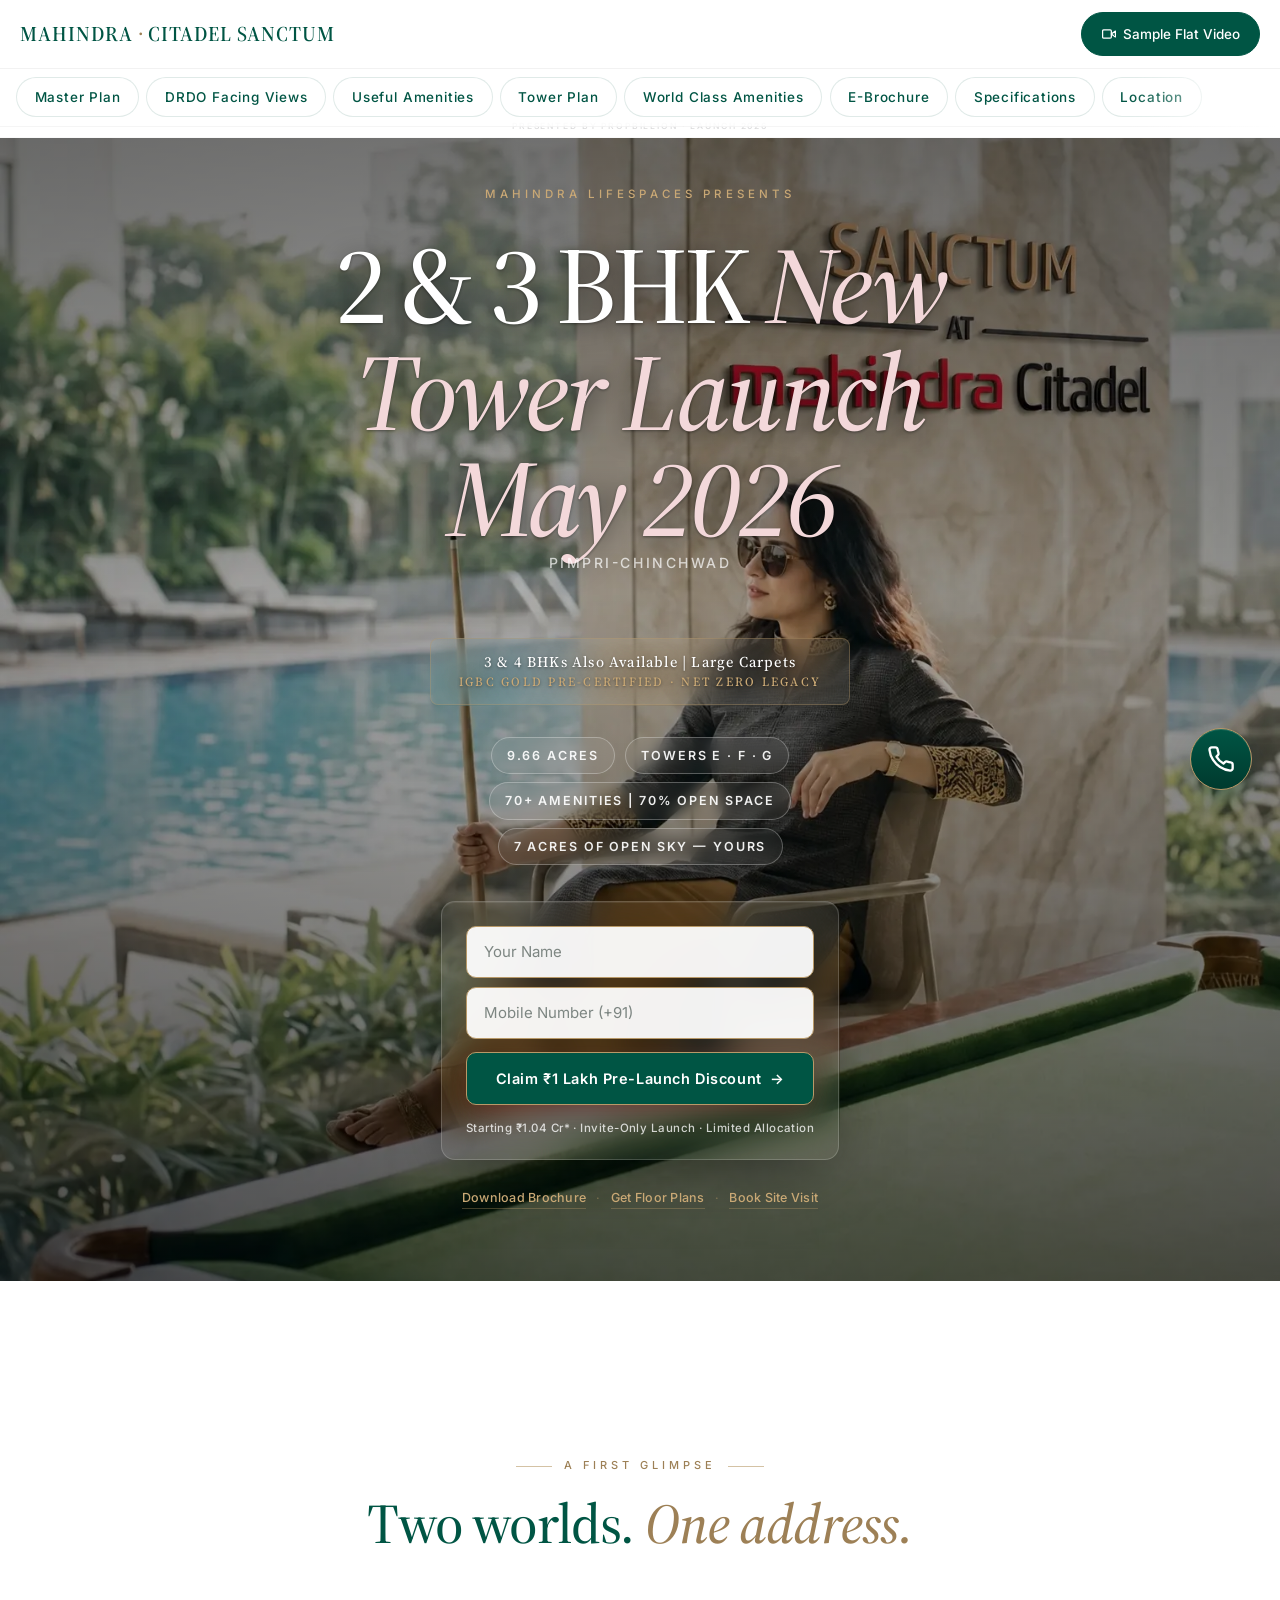
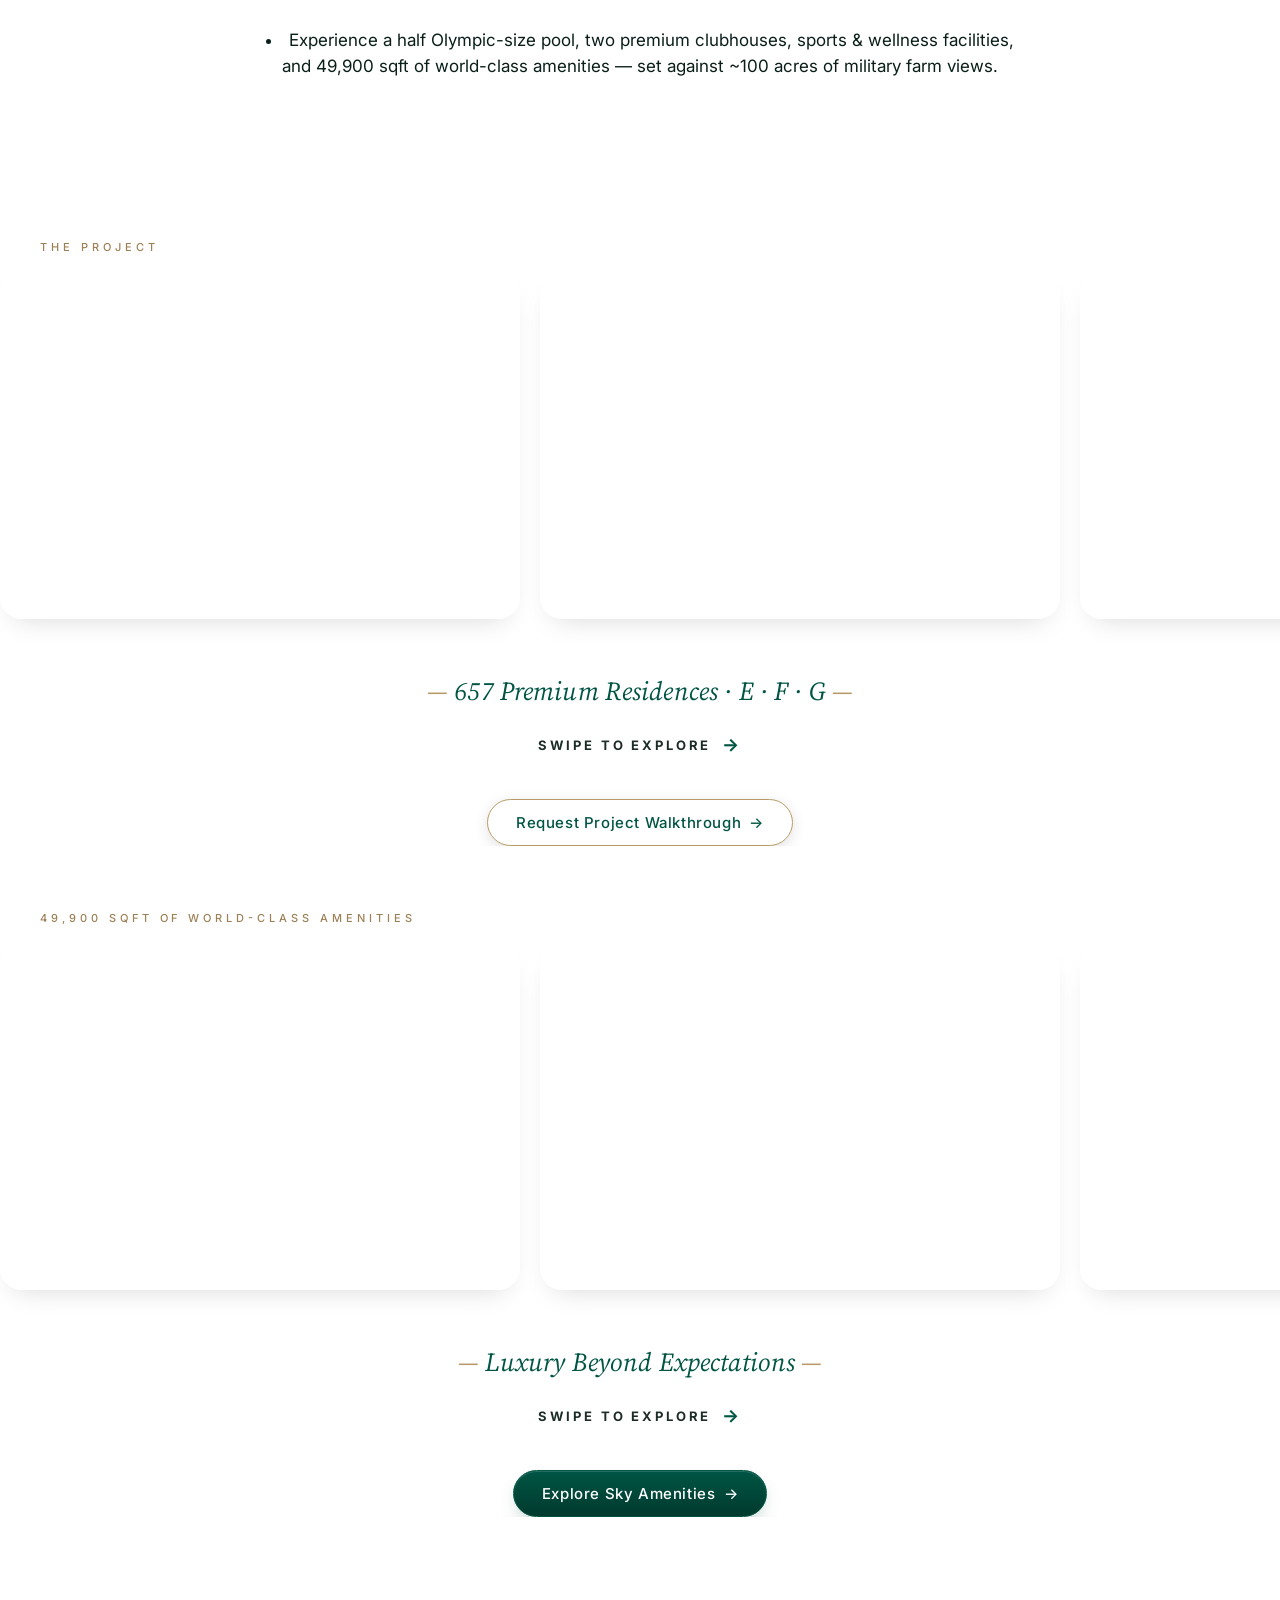
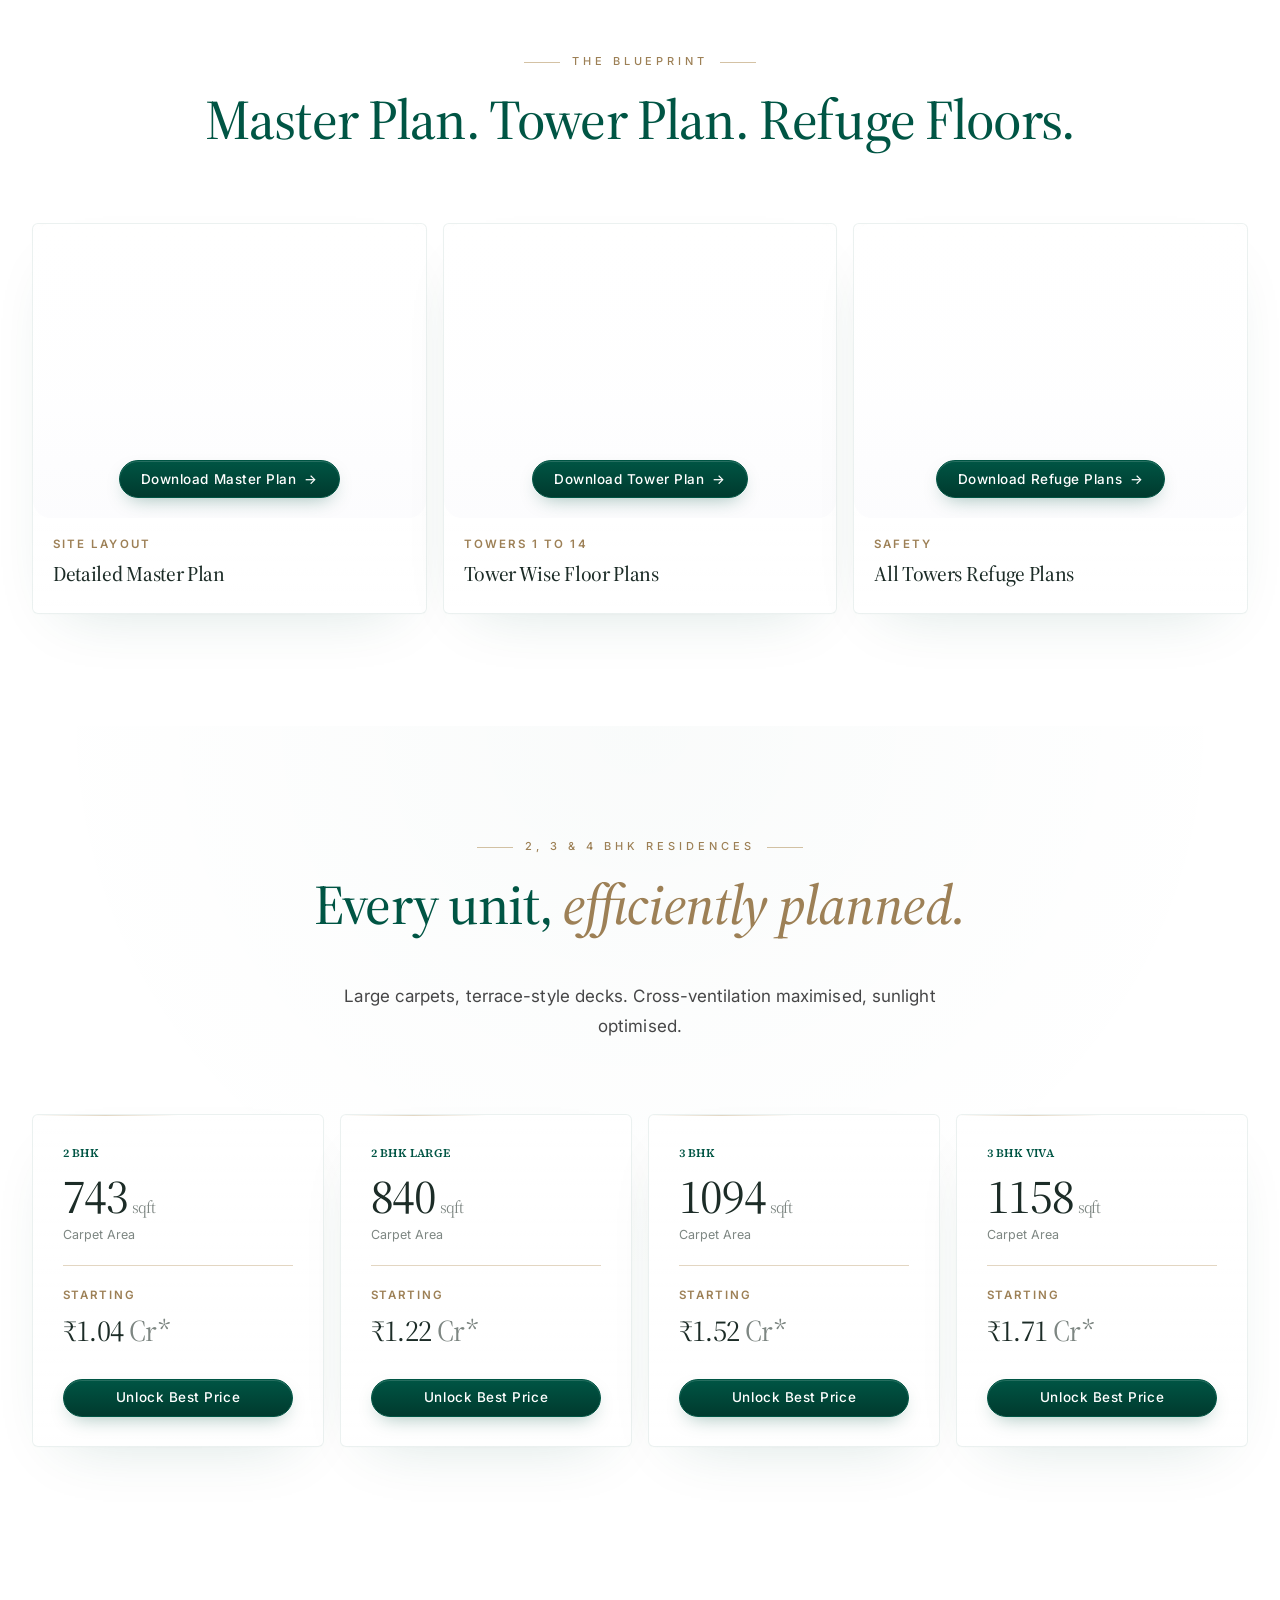
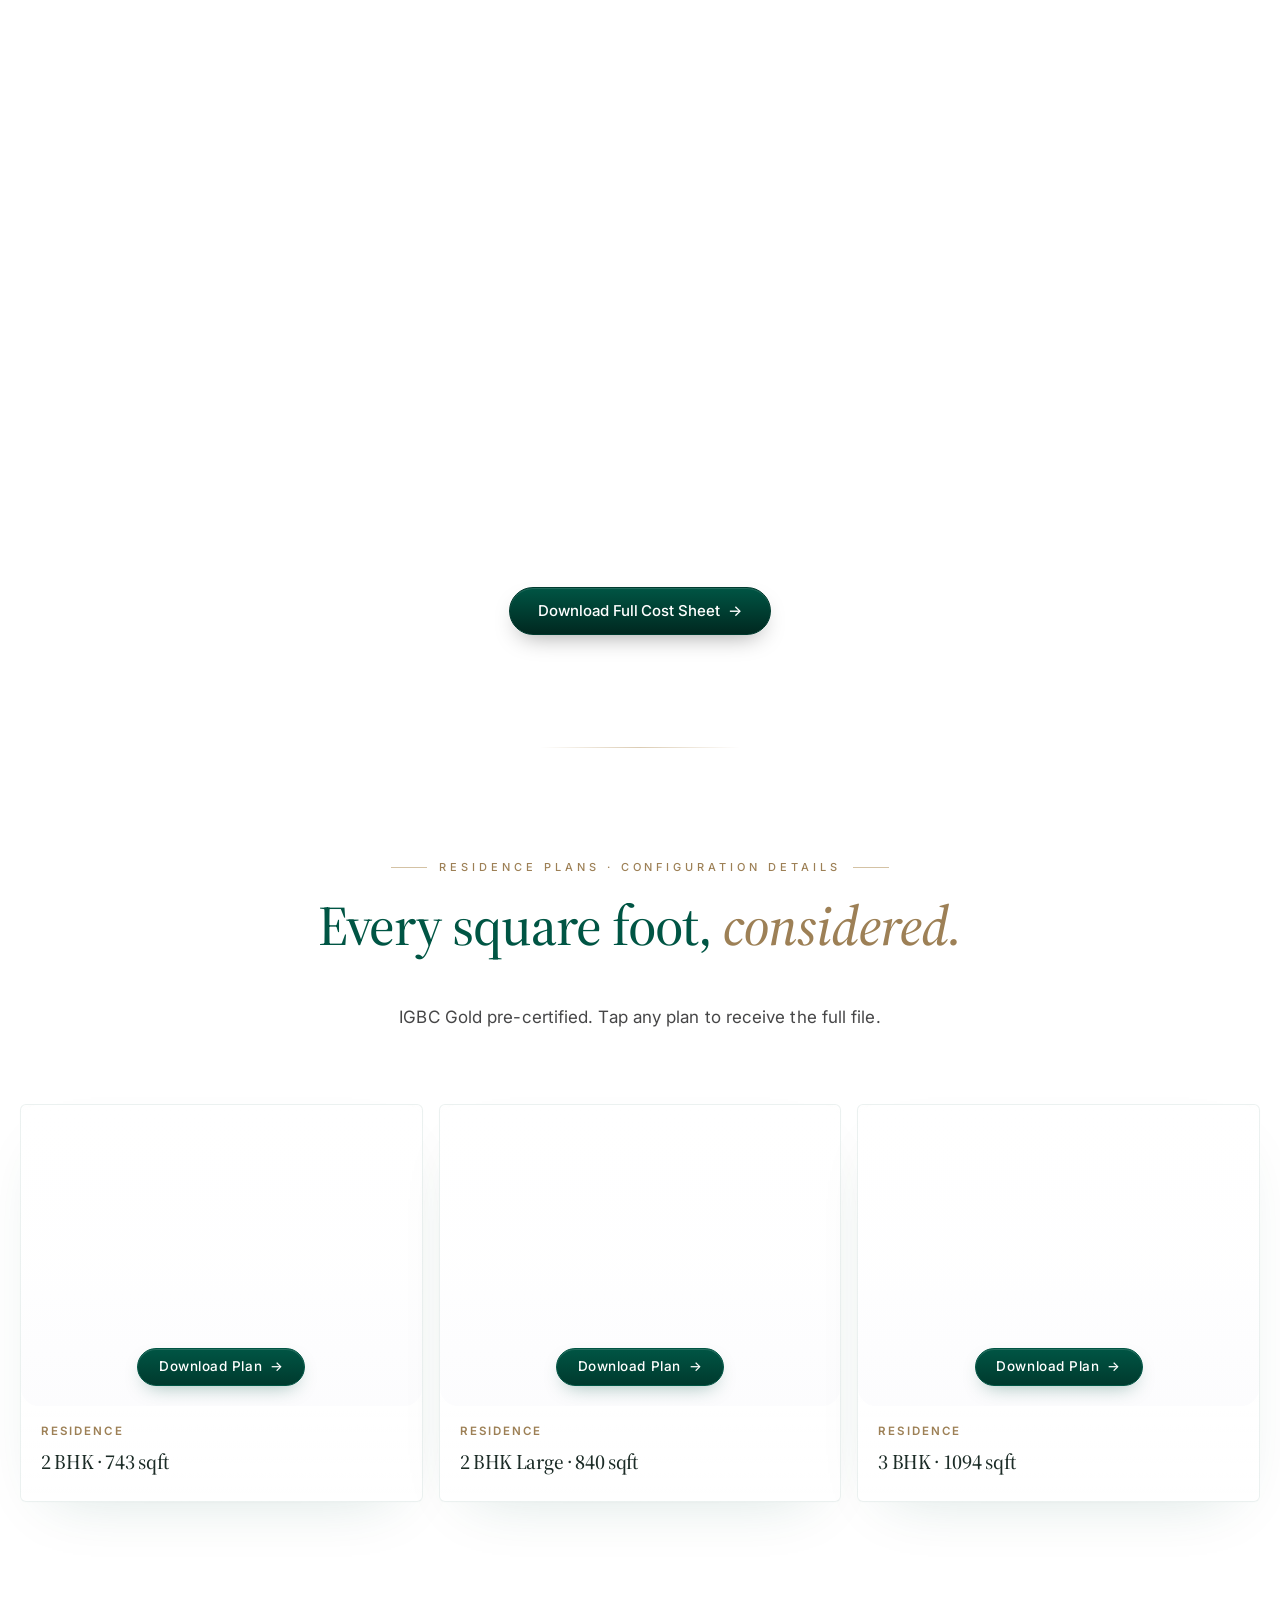
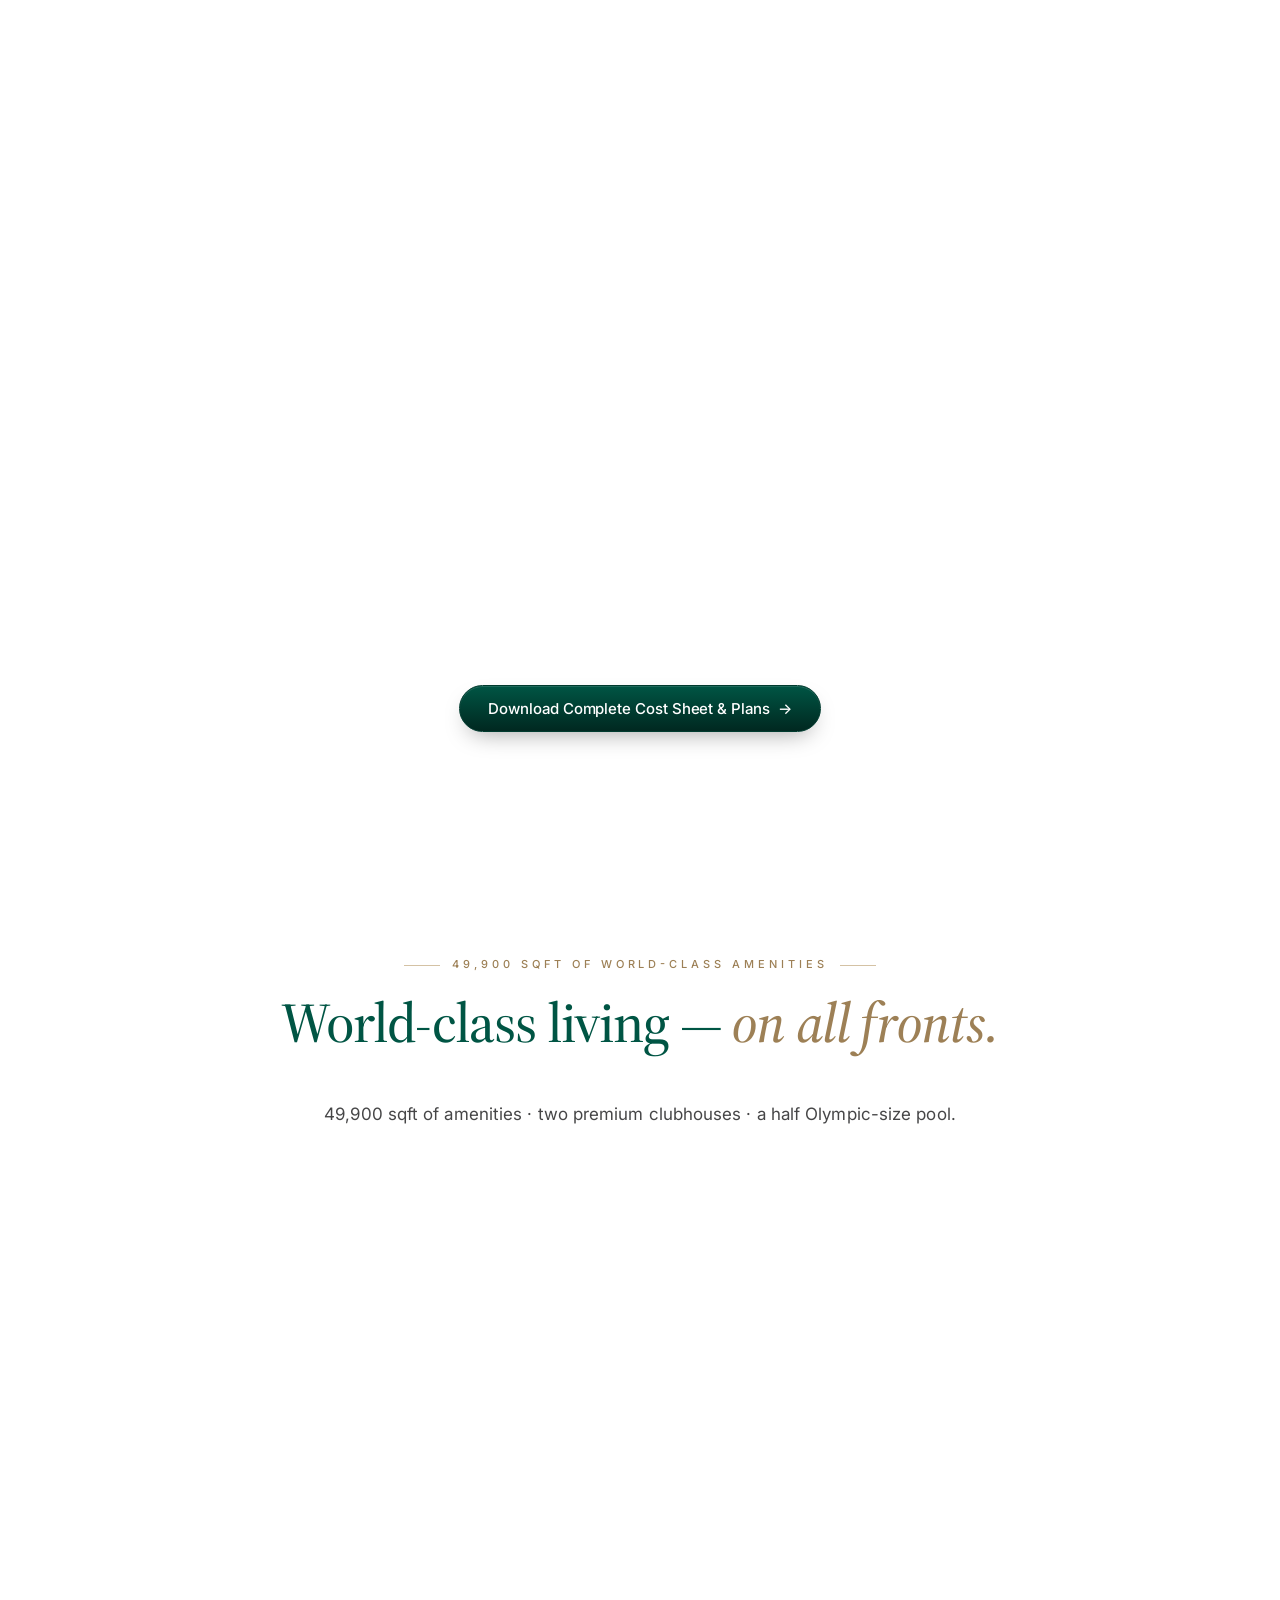
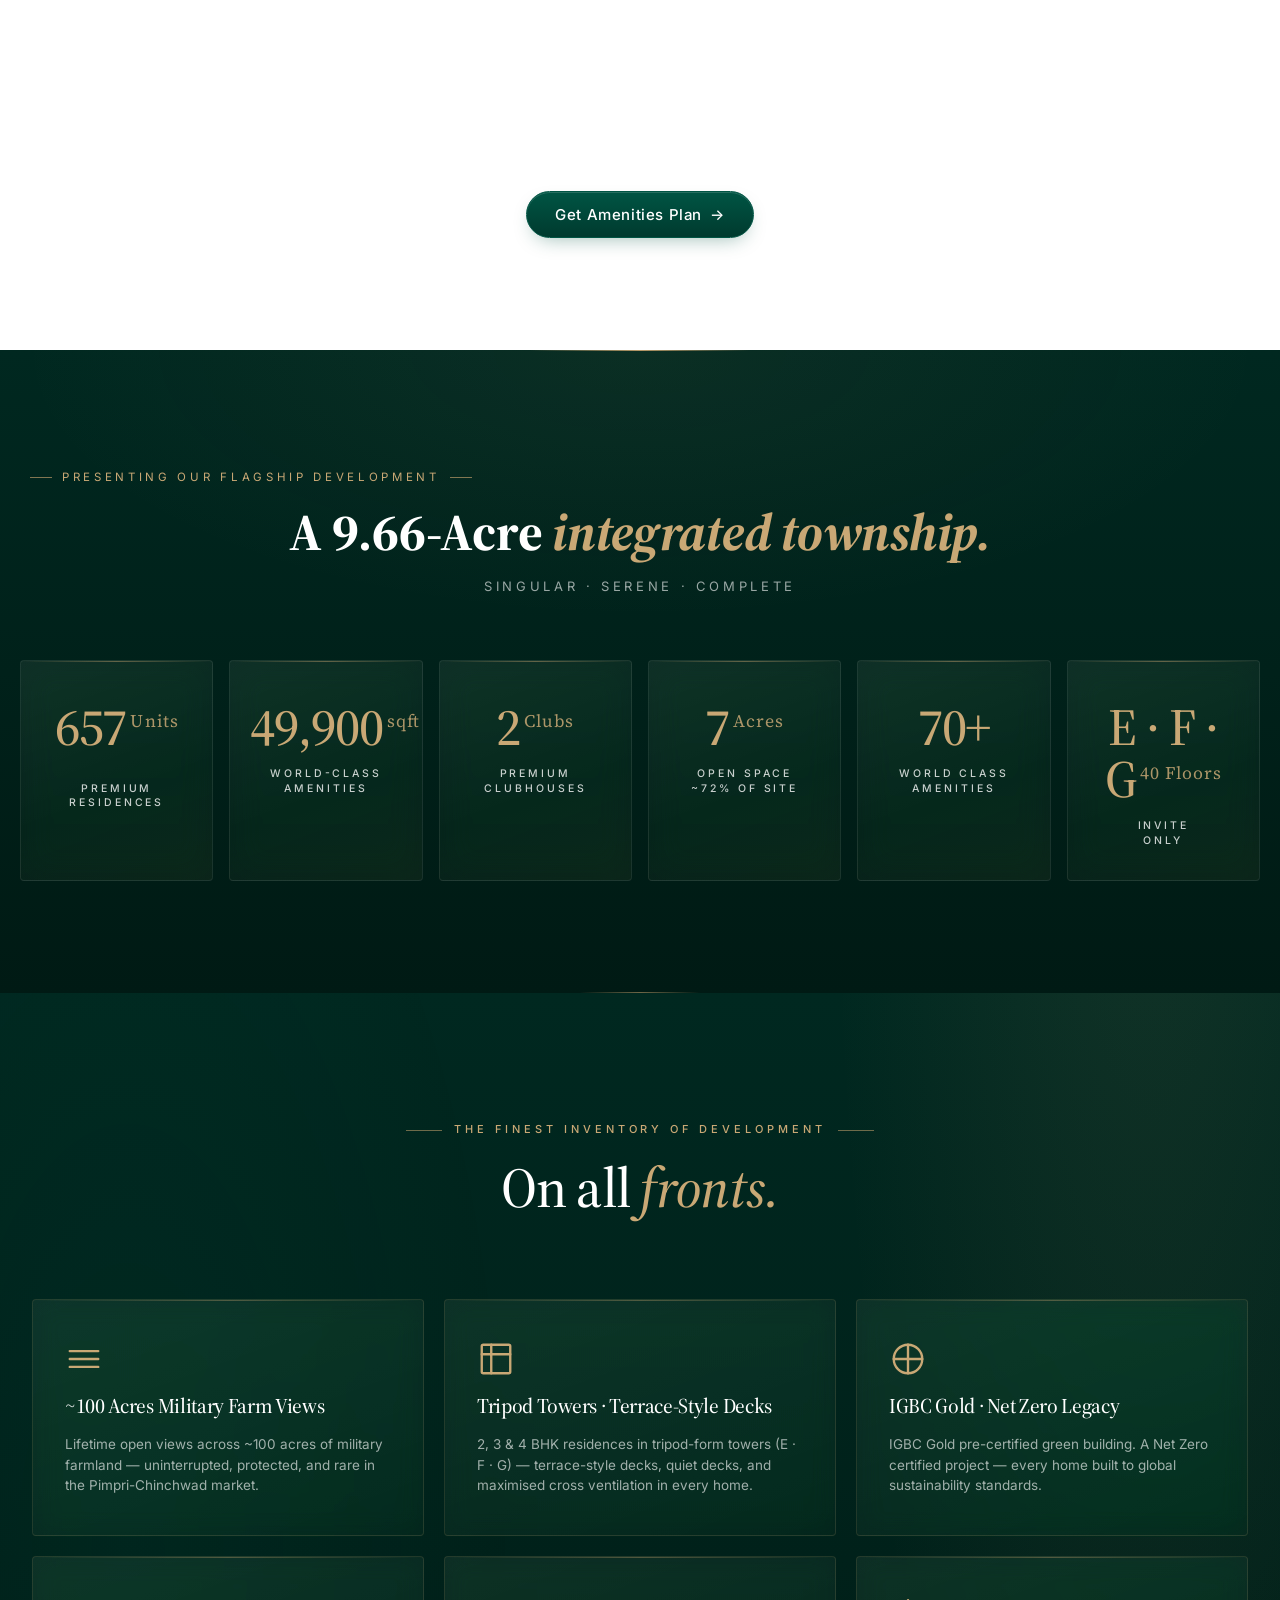
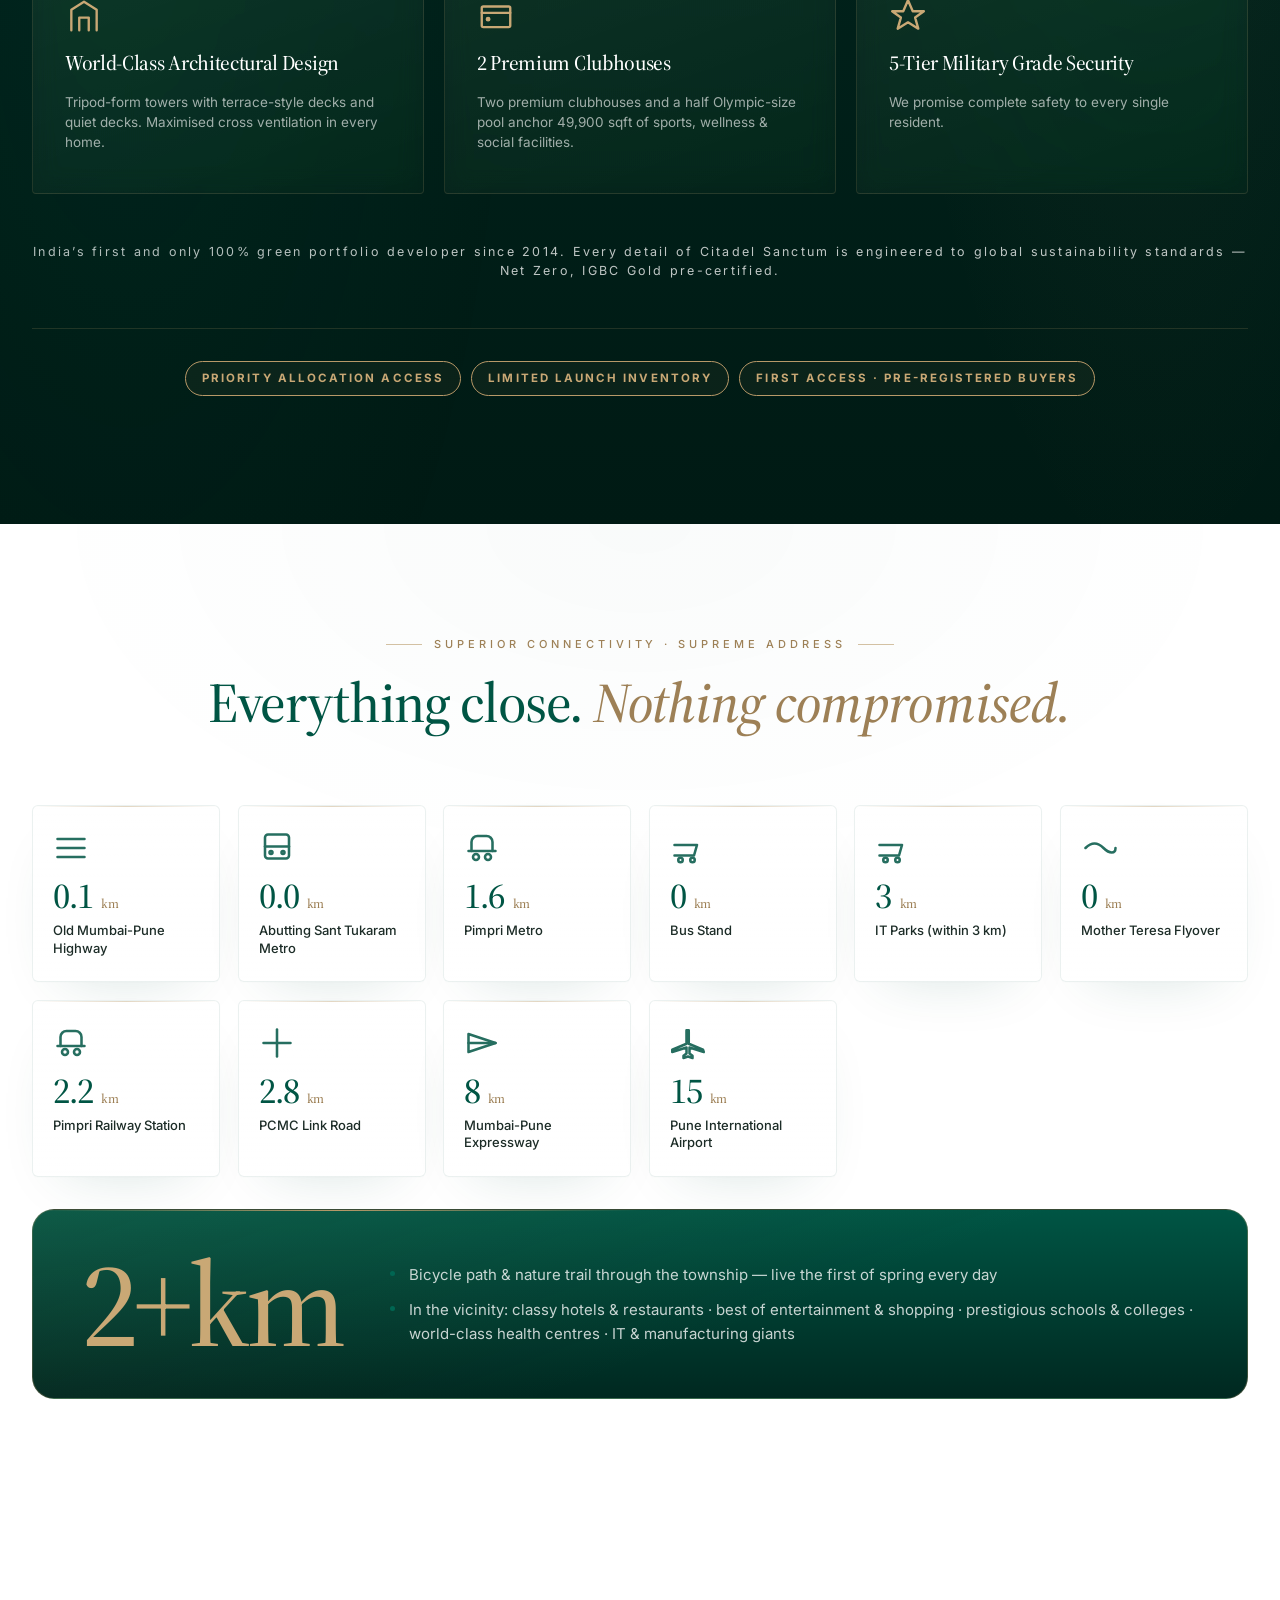
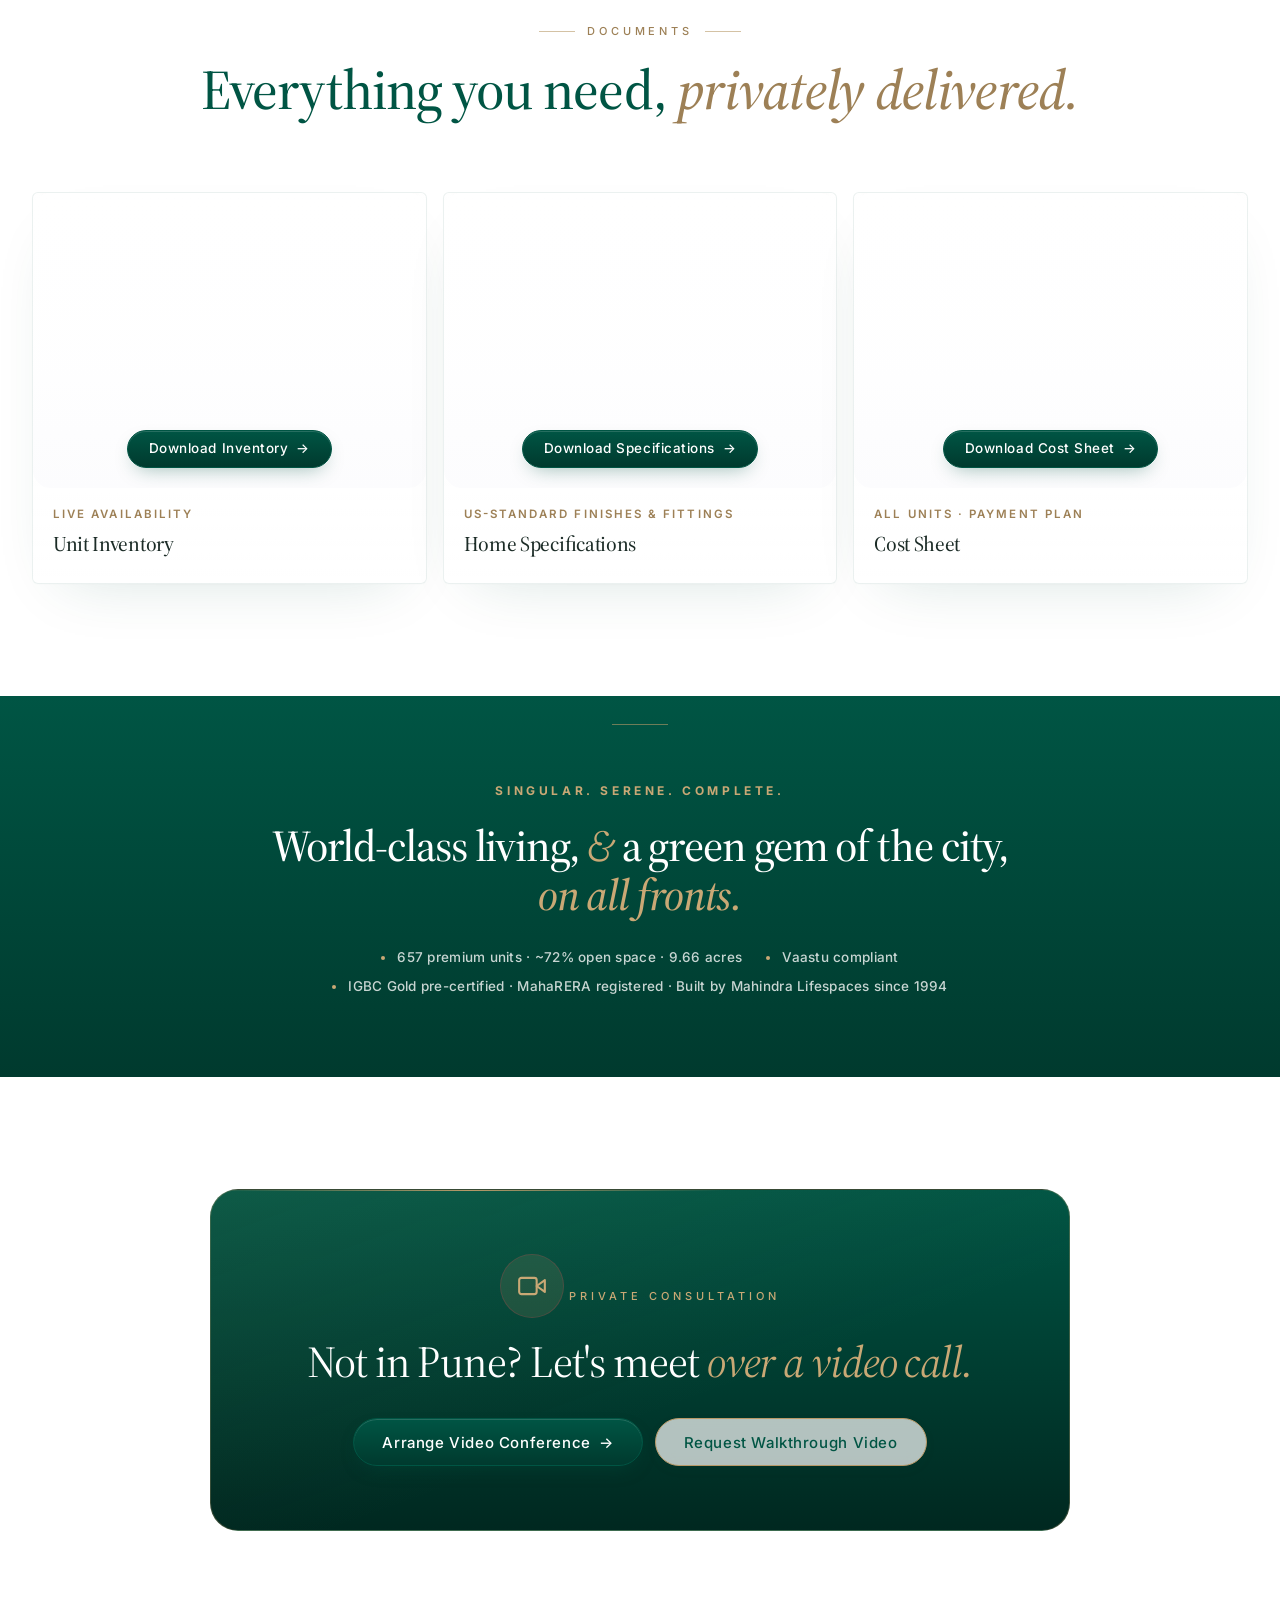
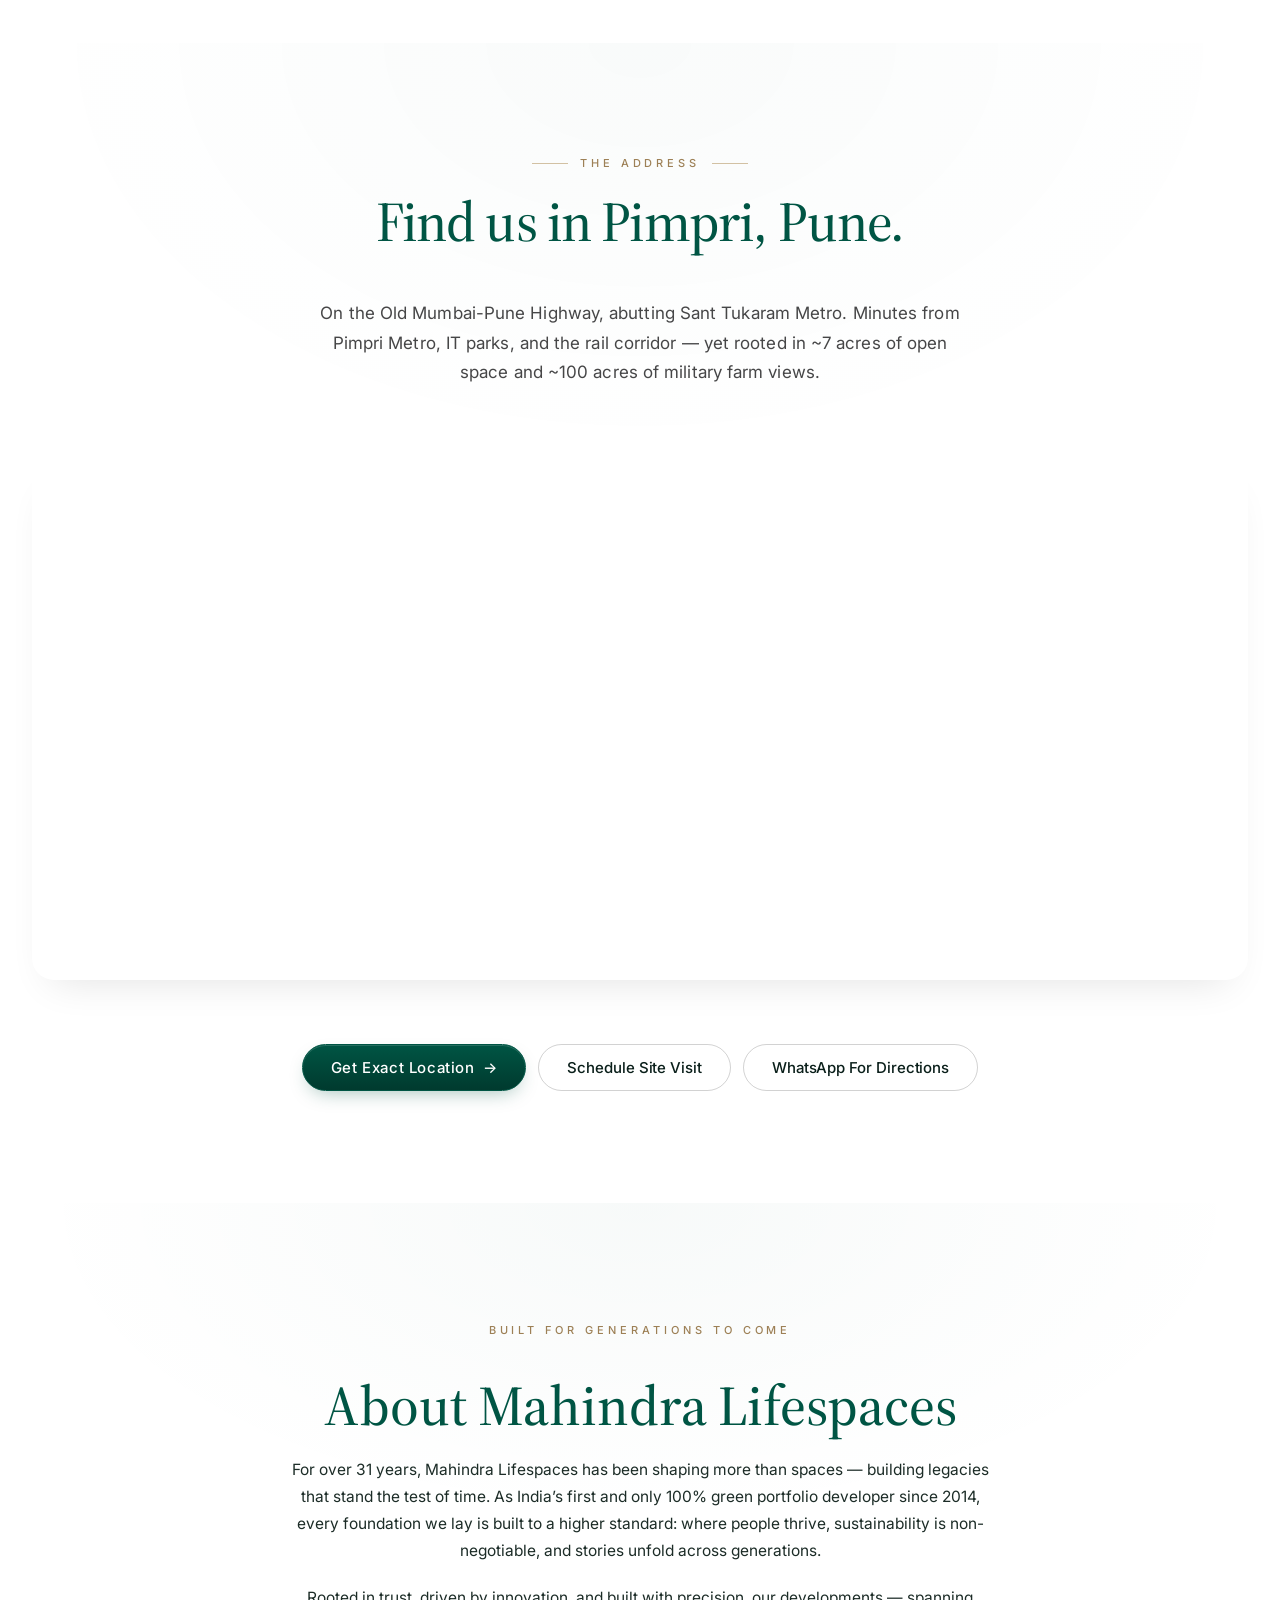
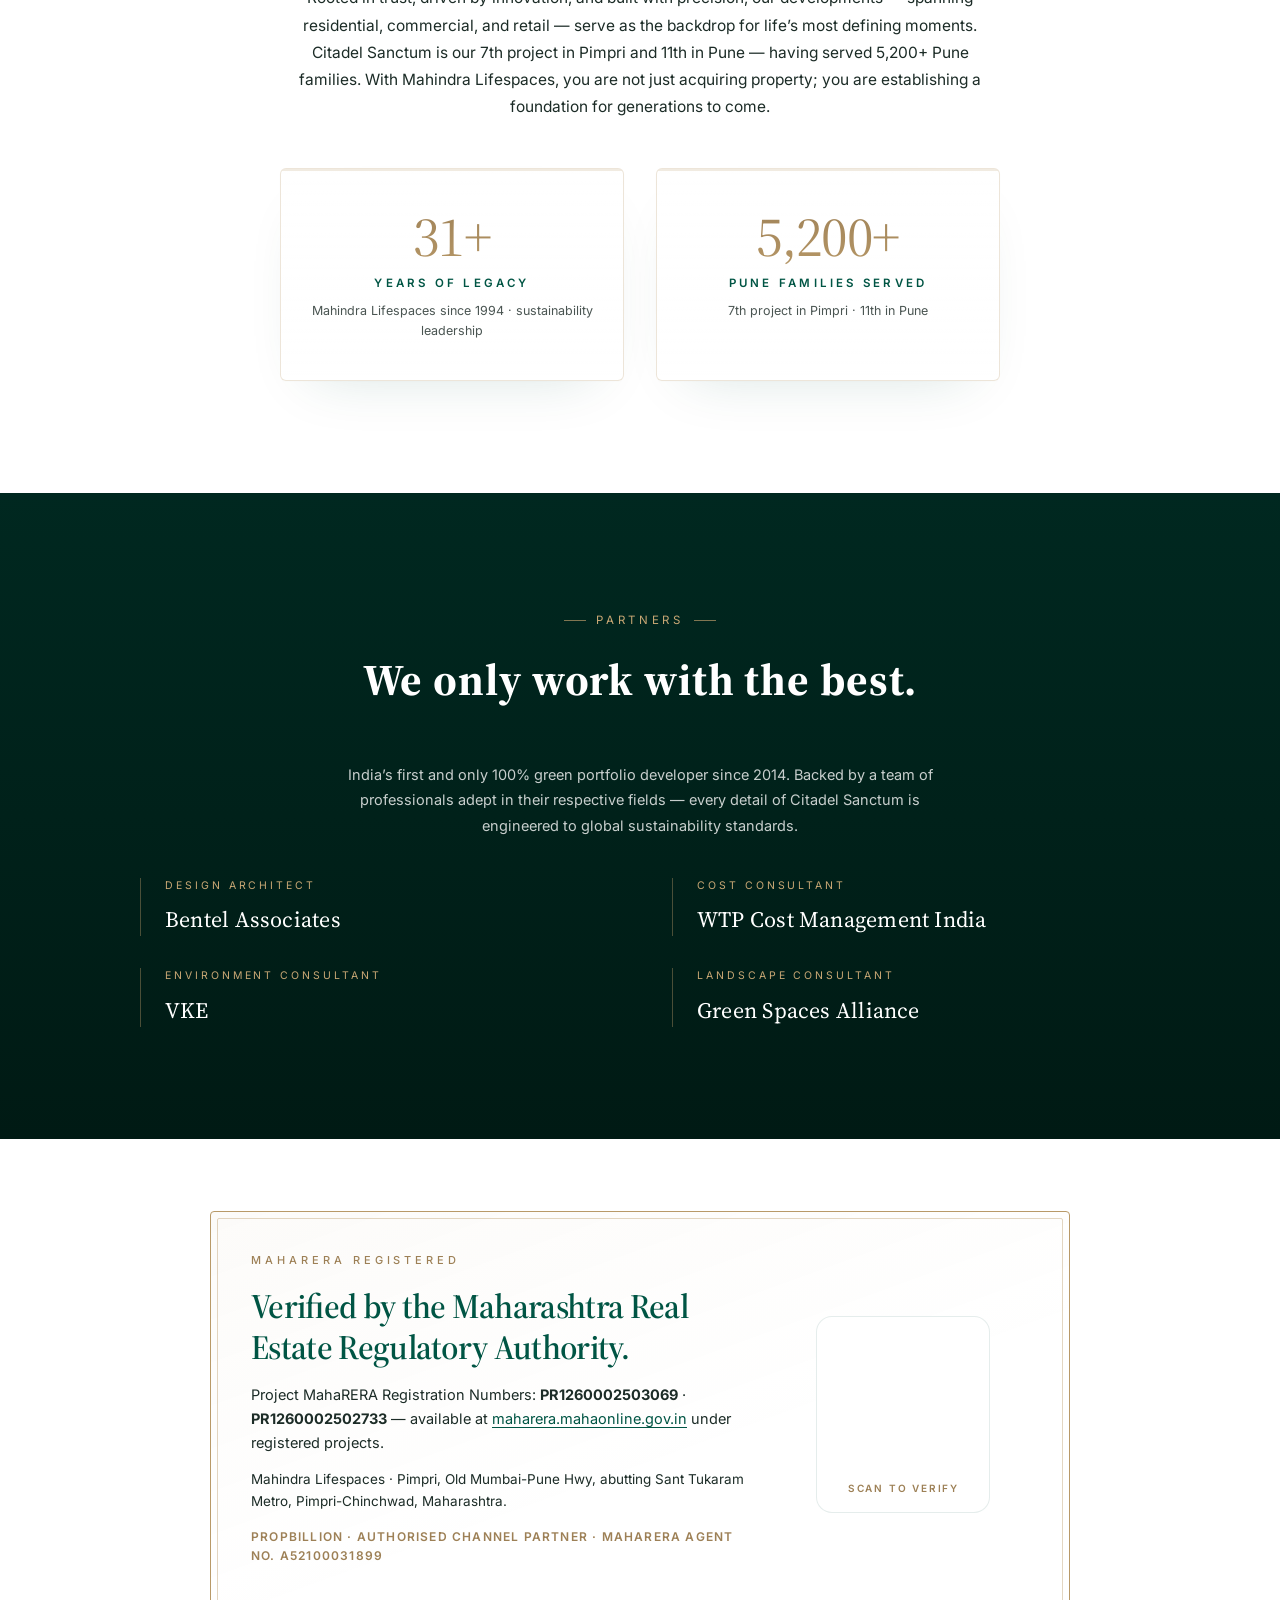
==== index.html @ 33a363f0 "Add files via upload" ====
<!DOCTYPE html>
<html lang="en">
<head>
<meta charset="UTF-8">
<meta name="viewport" content="width=device-width, initial-scale=1.0, maximum-scale=5">
<title>Mahindra Citadel Sanctum · Pimpri · Pune | 9.66-Acre Development | New Tower Launch May 2026</title>
<meta name="description" content="Mahindra Citadel Sanctum — Mahindra Lifespaces' flagship 9.66-acre development in Pimpri. New tower launch May 2026. 2, 3 & 4 BHK residences across towers E·F·G. 657 units, 49,900 sqft amenities, two clubhouses, ~7 acres open space. IGBC Gold pre-certified · Net Zero. From ₹1.04 Cr*.">

<!-- Performance hints -->
<link rel="preconnect" href="https://fonts.googleapis.com">
<link rel="preconnect" href="https://fonts.gstatic.com" crossorigin>
<link rel="dns-prefetch" href="https://wa.me">
<link rel="preload" as="image" href="hero-1.webp" fetchpriority="high">
<link rel="preload" as="image" href="hero-2.webp" fetchpriority="low">
<link rel="preload" as="style" href="styles.css">

<!-- Inline critical font-display hint -->
<style>
  /* Critical: prevent FOUT shift */
  html { font-family: -apple-system, BlinkMacSystemFont, 'Segoe UI', system-ui, sans-serif; }
  /* Critical: hero placeholder background while image loads */
  .hero { background: #1a1112; }
  .hero2 { background: #fbfbfd; }
  /* Critical: prevent layout shift on hero img */
  .hero-bg img, .hero2-img { background: #1a1112; }
  img { content-visibility: auto; }
</style>

<!-- Open Graph -->
<meta property="og:title" content="Mahindra Citadel Sanctum · Pimpri-Chinchwad · Flagship Development">
<meta property="og:description" content="9.66-acre development in Pimpri. New tower launch May 2026. 2, 3 & 4 BHK residences across towers E·F·G. IGBC Gold pre-certified · Net Zero. By Mahindra Lifespaces — since 1994.">
<meta property="og:image" content="hero-1.webp">
<meta property="og:type" content="website">
<meta name="theme-color" content="#005544">

<!-- Favicon — Mahindra gold R on deep emerald -->
<link rel="icon" type="image/svg+xml" href="data:image/svg+xml,%3Csvg xmlns='http://www.w3.org/2000/svg' viewBox='0 0 64 64'%3E%3Crect width='64' height='64' rx='4' fill='%23005544'/%3E%3Ctext x='32' y='46' text-anchor='middle' font-family='Georgia,serif' font-style='italic' font-size='40' font-weight='500' fill='%23B89968'%3EM%3C/text%3E%3C/svg%3E">

<!-- Fonts: Source Serif 4 (display) + Inter (body) - Adobe's signature pairing -->
<link href="https://fonts.googleapis.com/css2?family=Source+Serif+4:opsz,wght@8..60,400;8..60,500;8..60,600;8..60,700&family=Inter:wght@400;500;600;700&display=swap" rel="stylesheet">

<link rel="stylesheet" href="styles.css">
  <!-- Google tag (gtag.js) -->
<script async src="https://www.googletagmanager.com/gtag/js?id=AW-17833027272"></script>
<script>
  window.dataLayer = window.dataLayer || [];
  function gtag(){dataLayer.push(arguments);}
  gtag('js', new Date());
  gtag('config', 'AW-17833027272');
</script>
</head>
<body>

<!-- ============================ HEADER ============================ -->
<header class="header" id="top">
  <div class="header-row">
    <a href="#top" class="logo" aria-label="Mahindra Citadel Sanctum Home">MAHINDRA <span class="dot">·</span> CITADEL SANCTUM</a>
    <a href="https://wa.me/918857090799?text=I%20want%20to%20download%20the%20MAHINDRA%20CITADEL%20SANCTUM%20sample%20flat%20video." target="_blank" rel="noopener" class="header-cta">
      <svg width="14" height="14" viewBox="0 0 24 24" fill="none" stroke="currentColor" stroke-width="2.2" stroke-linecap="round" stroke-linejoin="round" aria-hidden="true">
        <polygon points="23 7 16 12 23 17 23 7"></polygon>
        <rect x="1" y="5" width="15" height="14" rx="2" ry="2"></rect>
      </svg>
      <span class="header-cta-text">Sample Flat Video</span>
    </a>
  </div>
</header>

<!-- ============================ SEGMENTED ACTION BAR (below header) ============================ -->
<div class="action-bar-wrap">
  <nav class="action-bar" aria-label="Quick actions">
    <a href="https://wa.me/918857090799?text=Send%20me%20Mahindra%20Citadel%20Sanctum%20master%20plan" target="_blank" rel="noopener" class="action-chip">Master Plan</a>
    <a href="https://wa.me/918857090799?text=Send%20me%20Mahindra%20Citadel%20Sanctum%20DRDO%20Facing%20Views%20details" target="_blank" rel="noopener" class="action-chip">DRDO Facing Views</a>
        <a href="https://wa.me/918857090799?text=Send%20me%20Mahindra%20Citadel%20Sanctum%20Useful%20Amenities%20details" target="_blank" rel="noopener" class="action-chip">Useful Amenities</a>

    <a href="https://wa.me/918857090799?text=Send%20me%20Mahindra%20Citadel%20Sanctum%20tower%20plan" target="_blank" rel="noopener" class="action-chip">Tower Plan</a>
    <a href="https://wa.me/918857090799?text=Send%20me%20Mahindra%20Citadel%20Sanctum%20full%20amenities%20list" target="_blank" rel="noopener" class="action-chip">World Class Amenities</a>
    <a href="https://wa.me/918857090799?text=I%20want%20complete%20pricing%20and%20floor%20plans%20within%20one%20minute." target="_blank" rel="noopener" class="action-chip">E-Brochure</a>
    <a href="https://wa.me/918857090799?text=Send%20me%20Mahindra%20Citadel%20Sanctum%20specifications" target="_blank" rel="noopener" class="action-chip">Specifications</a>
    <a href="https://wa.me/918857090799?text=Send%20me%20exact%20Mahindra%20Citadel%20Sanctum%20location" target="_blank" rel="noopener" class="action-chip">Location</a>
  </nav>
</div>

<!-- ============================ MICRO STRIP (PROPBILLION - ghost visibility) ============================ -->
<div class="page-offset">
  <div style="background: var(--bone); padding: 4px 1rem; text-align: center; border-bottom: 1px solid rgba(0,0,0,0.025);">
    <p style="font-size: 8.5px; letter-spacing: 0.22em; text-transform: uppercase; color: rgba(94,94,99,0.22); font-weight: 500; margin: 0;">
      Presented by PROPBILLION · Launch 2026
    </p>
  </div>
</div>

<!-- ============================ HERO (FULL BACKGROUND) ============================ -->
<section class="hero">
  <div class="hero-bg">
    <img src="hero-1.webp" alt="Mahindra Citadel Sanctum - Pimpri" width="1920" height="1080" fetchpriority="high" decoding="async">
  </div>
  <div class="hero-inner hero-inner-v2">
    <span class="hero-presents reveal">Mahindra Lifespaces Presents</span>

    <h1 class="hero-mainline reveal reveal-d1">
      2 &amp; 3 BHK <em>New Tower Launch May 2026</em>
    </h1>


    <p class="hero-support reveal reveal-d2">
      Pimpri-Chinchwad
    </p>

    <p class="hero-headline-v2 hero-config-pill reveal reveal-d2">
  3 &amp; 4 BHKs Also Available  |  Large Carpets <br><em>IGBC Gold Pre-Certified · Net Zero Legacy</em>
</p>

    <ul class="hero-usp-strip reveal reveal-d3">
      <li>9.66 Acres</li>
      <li>Towers E · F · G</li>
      <li>70+ Amenities | 70% Open Space</li>
      <li>7 ACRES OF OPEN SKY — YOURS</li>
    </ul>

    <!-- INLINE HERO FORM -->
    <form id="heroForm" class="hero-form reveal reveal-d3">
      <div class="hf-fields">
        <input id="hf_name" type="text" placeholder="Your Name" class="hf-input" required>
        <input id="hf_mob" type="tel" placeholder="Mobile Number (+91)" class="hf-input" required>
      </div>
      <button type="submit" class="hf-submit">Claim ₹1 Lakh Pre-Launch Discount <span>→</span></button>
      <p class="hf-trust">Starting ₹1.04 Cr* · Invite-Only Launch · Limited Allocation</p>
    </form>

    <div class="hero-secondary-ctas reveal reveal-d3">
      <a href="https://wa.me/918857090799?text=Please%20send%20me%20the%20Mahindra%20Citadel%20Sanctum%20brochure%20within%20one%20minute." target="_blank" rel="noopener" class="hsc-link">Download Brochure</a>
      <span class="hsc-divider" aria-hidden="true">·</span>
      <a href="https://wa.me/918857090799?text=Send%20me%20Mahindra%20Citadel%20Sanctum%20floor%20plans" target="_blank" rel="noopener" class="hsc-link">Get Floor Plans</a>
      <span class="hsc-divider" aria-hidden="true">·</span>
      <a href="https://wa.me/918857090799?text=I%20want%20to%20book%20a%20Mahindra%20Citadel%20Sanctum%20site%20visit" target="_blank" rel="noopener" class="hsc-link">Book Site Visit</a>
    </div>
  </div>
</section>



    <!-- Embrace Nature narrative block -->
  <div class="container-narrow soul-quote reveal">
    <section class="section bg-bone">
  <div class="container">
    <div class="section-head">
      <span class="eyebrow reveal">A First Glimpse</span>
      <h2 class="h-section reveal reveal-d1">Two worlds. <em class="italic text-brand">One address.</em></h2>
    </div>
  </div>
<li>Experience a half Olympic-size pool, two premium clubhouses, sports &amp; wellness facilities, and 49,900 sqft of world-class amenities — set against ~100 acres of military farm views.</li>    </ul>
  </div>

  <!-- Gallery 2: Luxury Project Photography -->
  <div class="auto-gallery" data-autoslide="true" style="margin-top: 3rem;">
    <div class="ag-label">
      <span class="eyebrow" style="margin-bottom: 0; color: var(--gold-deep);">The Project</span>
    </div>
    <div class="ag-track" data-track>
      <div class="ag-slide" data-caption="Club Oasis PCMC· Delivered"><img src="gallery-1.webp" alt="The podium" width="900" height="600" loading="lazy" decoding="async"></div>
            <div class="ag-slide" data-caption="657 Premium Residences · E · F · G"><img src="hero-2.webp" alt="The podium" width="900" height="600" loading="lazy" decoding="async"></div>
      <div class="ag-slide" data-caption="Experience joy in the sky"><img src="gallery-3.webp" alt="The water" width="900" height="600" loading="lazy" decoding="async"></div>
      <div class="ag-slide" data-caption="Terrace-Style Decks - Move with Class"><img src="gallery-4.webp" alt="The gardens" width="900" height="600" loading="lazy" decoding="async"></div>
      <div class="ag-slide" data-caption="A Skyline Composed For Eternity"><img src="gallery-5.webp" alt="The hour" width="900" height="600" loading="lazy" decoding="async"></div>
      <div class="ag-slide" data-caption="Tripod Towers · Terrace Decks"><img src="gallery-8.webp" alt="The architecture" width="900" height="600" loading="lazy" decoding="async"></div>
      <div class="ag-slide" data-caption="An Address Reserved For The Few"><img src="gallery-10.webp" alt="The promenade" width="900" height="600" loading="lazy" decoding="async"></div>
    </div>
    <div class="ag-caption-rail" data-caption-rail></div>
    <div class="ag-hint"><span>Swipe to explore</span> <span class="ag-arrow">→</span></div>
    <div class="gallery-cta-wrap">
      <a href="https://wa.me/918857090799?text=Please%20share%20complete%20project%20details%20within%20one%20minute." target="_blank" rel="noopener" class="btn btn-glass-light">Request Project Walkthrough <span>→</span></a>
    </div>
  </div>

  
</section>


  <!-- Gallery 1: Sky Club Amenities -->
  <div id="skyclub-gallery" class="auto-gallery" data-autoslide="true">
    <div class="ag-label">
      <span class="eyebrow" style="margin-bottom: 0; color: var(--gold-deep);">49,900 Sqft Of World-Class Amenities</span>
    </div>
    <div class="ag-track" data-track>
      <div class="ag-slide" data-caption="Crafted For Elevated Living"><img src="mandir-1.webp" alt="Sky Lounge at Mahindra Citadel Sanctum" width="900" height="600" loading="lazy" decoding="async"></div>
      <div class="ag-slide" data-caption="Luxury Beyond Expectations"><img src="mandir-2.webp" alt="Infinity deck at twilight" width="900" height="600" loading="lazy" decoding="async"></div>
      <div class="ag-slide" data-caption="A Lifestyle Above The Ordinary"><img src="mandir-3.webp" alt="Sky lounge interiors at ~500 ft" width="900" height="600" loading="lazy" decoding="async"></div>
      <div class="ag-slide" data-caption="Skyline Views Without Limits"><img src="mandir-4.webp" alt="Wellness and indoor games" width="900" height="600" loading="lazy" decoding="async"></div>
      <div class="ag-slide" data-caption="Crowned By Open Skies"><img src="mandir-5.webp" alt="Rooftop social space" width="900" height="600" loading="lazy" decoding="async"></div>
      <div class="ag-slide" data-caption="Sunset Over Open Greens"><img src="mandir-6.webp" alt="Sky lounge at golden hour" width="900" height="600" loading="lazy" decoding="async"></div>
    </div>
    <div class="ag-caption-rail" data-caption-rail></div>
    <div class="ag-hint"><span>Swipe to explore</span> <span class="ag-arrow">→</span></div>
    <div class="gallery-cta-wrap">
      <a href="https://wa.me/918857090799?text=Send%20me%20the%20Mahindra%20Citadel%20Sanctum%20DRDO%20Facing%20Views%20deck" target="_blank" rel="noopener" class="btn btn-glass-brand">Explore Sky Amenities <span>→</span></a>
    </div>
  </div>

<!-- ============================ MASTER PLAN ============================ -->
<section class="section bg-bone">
  <div class="container">
    <div class="section-head">
      <span class="eyebrow reveal">The Blueprint</span>
      <h2 class="h-section reveal reveal-d1">Master Plan. Tower Plan. Refuge Floors.</h2>
    </div>

    <div class="plan-grid">
      <div class="plan-card reveal">
        <div class="gated">
          <img src="masterplan.webp" alt="Detailed master plan" width="800" height="600" loading="lazy" decoding="async">
          <div class="gated-cta">
            <a href="https://wa.me/918857090799?text=Send%20me%20Mahindra%20Citadel%20Sanctum%20detailed%20master%20plan" target="_blank" rel="noopener" class="btn btn-glass-brand btn-sm">Download Master Plan <span>→</span></a>
          </div>
        </div>
        <div class="meta">
          <div class="t">Site Layout</div>
          <div class="name">Detailed Master Plan</div>
        </div>
      </div>

      <div class="plan-card reveal reveal-d1">
        <div class="gated">
          <img src="tower-plan.webp" alt="Tower wise floor plans" width="800" height="600" loading="lazy" decoding="async">
          <div class="gated-cta">
            <a href="https://wa.me/918857090799?text=Send%20me%20Mahindra%20Citadel%20Sanctum%20tower%20wise%20floor%20plans" target="_blank" rel="noopener" class="btn btn-glass-brand btn-sm">Download Tower Plan <span>→</span></a>
          </div>
        </div>
        <div class="meta">
          <div class="t">Towers 1 to 14</div>
          <div class="name">Tower Wise Floor Plans</div>
        </div>
      </div>

      <div class="plan-card reveal reveal-d2">
        <div class="gated">
          <img src="refuge-plan.webp" alt="Refuge floor plans" width="800" height="600" loading="lazy" decoding="async">
          <div class="gated-cta">
            <a href="https://wa.me/918857090799?text=Send%20me%20Mahindra%20Citadel%20Sanctum%20refuge%20floor%20plans" target="_blank" rel="noopener" class="btn btn-glass-brand btn-sm">Download Refuge Plans <span>→</span></a>
          </div>
        </div>
        <div class="meta">
          <div class="t">Safety</div>
          <div class="name">All Towers Refuge Plans</div>
        </div>
      </div>
    </div>
  </div>
</section>

  <!-- ============================ PRICING ============================ -->
<section id="configurations" class="section bg-mist">
  <div class="container">
    <div class="section-head">
      <span class="eyebrow reveal">2, 3 &amp; 4 BHK Residences</span>
      <h2 class="h-section reveal reveal-d1">Every unit, <em>efficiently planned.</em></h2>
      <p class="lead mt-md reveal reveal-d2" style="max-width: 640px; margin-left: auto; margin-right: auto;">
        Large carpets, terrace-style decks. Cross-ventilation maximised, sunlight optimised.
      </p>
    </div>

    <div class="price-grid">
      <div class="price-card reveal">
        <div class="pc-type">2 BHK</div>
        <div class="pc-size">743<span class="u">sqft</span></div>
        <div class="pc-sub">Carpet Area</div>
        <div class="pc-divider"></div>
        <div class="pc-starts">Starting</div>
        <div class="pc-price">₹1.04 <span class="u">Cr*</span></div>
        <a href="https://wa.me/918857090799?text=Unlock%20best%20price%20for%202BHK%20743%20sqft%20Mahindra%20Citadel%20Sanctum" target="_blank" rel="noopener" class="btn btn-glass-brand btn-block btn-sm" style="margin-top: 1.5rem;">Unlock Best Price</a>
      </div>

      <div class="price-card reveal reveal-d1">
        <div class="pc-type">2 BHK Large</div>
        <div class="pc-size">840<span class="u">sqft</span></div>
        <div class="pc-sub">Carpet Area</div>
        <div class="pc-divider"></div>
        <div class="pc-starts">Starting</div>
        <div class="pc-price">₹1.22 <span class="u">Cr*</span></div>
        <a href="https://wa.me/918857090799?text=Unlock%20best%20price%20for%202BHK%20Large%20840%20sqft%20Mahindra%20Citadel%20Sanctum" target="_blank" rel="noopener" class="btn btn-glass-brand btn-block btn-sm" style="margin-top: 1.5rem;">Unlock Best Price</a>
      </div>

      <div class="price-card reveal reveal-d2">
        <div class="pc-type">3 BHK</div>
        <div class="pc-size">1094<span class="u">sqft</span></div>
        <div class="pc-sub">Carpet Area</div>
        <div class="pc-divider"></div>
        <div class="pc-starts">Starting</div>
        <div class="pc-price">₹1.52 <span class="u">Cr*</span></div>
        <a href="https://wa.me/918857090799?text=Unlock%20best%20price%20for%203BHK%201094%20sqft%20Mahindra%20Citadel%20Sanctum" target="_blank" rel="noopener" class="btn btn-glass-brand btn-block btn-sm" style="margin-top: 1.5rem;">Unlock Best Price</a>
      </div>

      <div class="price-card reveal reveal-d3">
        <div class="pc-type">3 BHK Viva</div>
        <div class="pc-size">1158<span class="u">sqft</span></div>
        <div class="pc-sub">Carpet Area</div>
        <div class="pc-divider"></div>
        <div class="pc-starts">Starting</div>
        <div class="pc-price">₹1.71 <span class="u">Cr*</span></div>
        <a href="https://wa.me/918857090799?text=Unlock%20best%20price%20for%203BHK%20Viva%201158%20sqft%20Mahindra%20Citadel%20Sanctum" target="_blank" rel="noopener" class="btn btn-glass-brand btn-block btn-sm" style="margin-top: 1.5rem;">Unlock Best Price</a>
      </div>

      <div class="price-card reveal">
        <div class="pc-type">3 BHK Ultra</div>
        <div class="pc-size">1337<span class="u">sqft</span></div>
        <div class="pc-sub">Carpet Area</div>
        <div class="pc-divider"></div>
        <div class="pc-starts">Starting</div>
        <div class="pc-price">₹2.08 <span class="u">Cr*</span></div>
        <a href="https://wa.me/918857090799?text=Unlock%20best%20price%20for%203BHK%20Ultra%201337%20sqft%20Mahindra%20Citadel%20Sanctum" target="_blank" rel="noopener" class="btn btn-glass-brand btn-block btn-sm" style="margin-top: 1.5rem;">Unlock Best Price</a>
      </div>

      <div class="price-card reveal reveal-d1">
        <div class="pc-type signature">4 BHK Premium</div>
        <div class="pc-size">1700<span class="u">sqft</span></div>
        <div class="pc-sub">Carpet · Signature Allocation</div>
        <div class="pc-divider"></div>
        <div class="pc-starts">Starting</div>
        <div class="pc-price">₹2.52 <span class="u">Cr*</span></div>
        <a href="https://wa.me/918857090799?text=I%20want%20Signature%20pricing%20for%204%20BHK%20Premium%20Mahindra%20Citadel%20Sanctum" target="_blank" rel="noopener" class="btn btn-glass-brand btn-block btn-sm" style="margin-top: 1.5rem;">Request Signature Pricing</a>
      </div>

      <div class="signature-card reveal">
        <div>
          <div class="label">The Sanctum Collection</div>
          <h3>7 acres of open sky — yours.</h3>
          <div class="area">IGBC Gold <span style="color: var(--gold-light); font-size: 18px;">· Net Zero Legacy</span></div>
          <p class="desc">~100 acres military farm views. Half Olympic-size pool, two clubhouses, 49,900 sqft amenities. Strictly by appointment.</p>
        </div>
        <div class="price-side">
          <div class="l">Starting</div>
          <div class="p">₹1.04 Cr<span style="color: var(--gold-light); font-size: 0.6em;">*</span></div>
          <a href="https://wa.me/918857090799?text=I%20want%20the%20Mahindra%20Citadel%20Sanctum%20signature%20pricing%20deck" target="_blank" rel="noopener" class="btn btn-glass-brand" style="margin-top: 0.25rem;">View All Residences <span>→</span></a>
        </div>
      </div>
    </div>

    <div class="text-center mt-xl">
      <a href="https://wa.me/918857090799?text=Send%20me%20the%20complete%20Mahindra%20Citadel%20Sanctum%20cost%20sheet" target="_blank" rel="noopener" class="btn btn-ink">Download Full Cost Sheet <span>→</span></a>
    </div>
  </div>
</section>

<!-- ============================ EVERY SQUARE FOOT CONSIDERED — Floor Plans inside ============================ -->
<section id="plans" class="every-sqft-section">
  <div class="container">
    <div class="section-head">
      <span class="eyebrow reveal">Residence Plans · Configuration Details</span>
      <h2 class="h-section reveal reveal-d1">Every square foot, <em class="italic text-brand">considered.</em></h2>
      <p class="lead mt-md reveal reveal-d2" style="max-width: 640px; margin-left: auto; margin-right: auto;">
        IGBC Gold pre-certified. Tap any plan to receive the full file.
      </p>
    </div>

    <div class="plan-grid">
      <div class="plan-card reveal">
        <div class="gated">
          <img src="plan-3bhk-1106-1241.webp" alt="2 BHK 743 sqft floor plan" width="800" height="600" loading="lazy" decoding="async">
          <div class="gated-cta">
            <a href="https://wa.me/918857090799?text=Send%20me%202%20BHK%20743%20sqft%20floor%20plan%20Mahindra%20Citadel%20Sanctum" target="_blank" rel="noopener" class="btn btn-glass-brand btn-sm">Download Plan <span>→</span></a>
          </div>
        </div>
        <div class="meta">
          <div class="t">Residence</div>
          <div class="name">2 BHK · 743 sqft</div>
        </div>
      </div>

      <div class="plan-card reveal reveal-d1">
        <div class="gated">
          <img src="plan-3bhk-1139.webp" alt="2 BHK Large 840 sqft floor plan" width="800" height="600" loading="lazy" decoding="async">
          <div class="gated-cta">
            <a href="https://wa.me/918857090799?text=Send%20me%202%20BHK%20Large%20840%20sqft%20floor%20plan%20Mahindra%20Citadel%20Sanctum" target="_blank" rel="noopener" class="btn btn-glass-brand btn-sm">Download Plan <span>→</span></a>
          </div>
        </div>
        <div class="meta">
          <div class="t">Residence</div>
          <div class="name">2 BHK Large · 840 sqft</div>
        </div>
      </div>

      <div class="plan-card reveal reveal-d2">
        <div class="gated">
          <img src="plan-3bhk-1291.webp" alt="3 BHK 1094 sqft floor plan" width="800" height="600" loading="lazy" decoding="async">
          <div class="gated-cta">
            <a href="https://wa.me/918857090799?text=Send%20me%203%20BHK%201094%20sqft%20floor%20plan%20Mahindra%20Citadel%20Sanctum" target="_blank" rel="noopener" class="btn btn-glass-brand btn-sm">Download Plan <span>→</span></a>
          </div>
        </div>
        <div class="meta">
          <div class="t">Residence</div>
          <div class="name">3 BHK · 1094 sqft</div>
        </div>
      </div>

      <div class="plan-card reveal">
        <div class="gated">
          <img src="plan-35bhk-1495.webp" alt="3 BHK Viva 1158 sqft floor plan" width="800" height="600" loading="lazy" decoding="async">
          <div class="gated-cta">
            <a href="https://wa.me/918857090799?text=Send%20me%203%20BHK%20Viva%201158%20sqft%20floor%20plan%20Mahindra%20Citadel%20Sanctum" target="_blank" rel="noopener" class="btn btn-glass-brand btn-sm">Download Plan <span>→</span></a>
          </div>
        </div>
        <div class="meta">
          <div class="t">Residence</div>
          <div class="name">3 BHK Viva · 1158 sqft</div>
        </div>
      </div>

      <div class="plan-card reveal reveal-d1">
        <div class="gated">
          <img src="plan-35bhk-1508.webp" alt="3 BHK Ultra 1337 sqft floor plan" width="800" height="600" loading="lazy" decoding="async">
          <div class="gated-cta">
            <a href="https://wa.me/918857090799?text=Send%20me%203%20BHK%20Ultra%201337%20sqft%20floor%20plan%20Mahindra%20Citadel%20Sanctum" target="_blank" rel="noopener" class="btn btn-glass-brand btn-sm">Download Plan <span>→</span></a>
          </div>
        </div>
        <div class="meta">
          <div class="t brand">Premium</div>
          <div class="name">3 BHK Ultra · 1337 sqft</div>
        </div>
      </div>

      <div class="plan-card reveal reveal-d2">
        <div class="gated">
          <img src="plan-35bhk-1600.webp" alt="4 BHK Premium 1700 sqft floor plan" width="800" height="600" loading="lazy" decoding="async">
          <div class="gated-cta">
            <a href="https://wa.me/918857090799?text=Send%20me%204%20BHK%20Premium%20floor%20plan%20Mahindra%20Citadel%20Sanctum" target="_blank" rel="noopener" class="btn btn-glass-brand btn-sm">Download Plan <span>→</span></a>
          </div>
        </div>
        <div class="meta">
          <div class="t brand">Signature</div>
          <div class="name">4 BHK Premium · 1700 sqft</div>
        </div>
      </div>

      

      <div class="plan-card-dark reveal reveal-d2">
        <div>
          <div class="label">All Plans</div>
          <h4>Get every floor plan, in one share.</h4>
          <p>Receive the complete plan set, cost sheet, and live inventory on WhatsApp within 60 seconds.</p>
        </div>
        <a href="https://wa.me/918857090799?text=Send%20me%20all%20Mahindra%20Citadel%20Sanctum%20floor%20plans%20and%20cost%20sheet" target="_blank" rel="noopener" class="btn btn-glass-brand btn-sm" style="margin-top: 1.5rem; width: fit-content;">Get Complete Set <span>→</span></a>
      </div>
    </div>

    <div class="text-center mt-xl">
      <a href="https://wa.me/918857090799?text=Send%20me%20the%20complete%20Mahindra%20Citadel%20Sanctum%20cost%20sheet%20and%20floor%20plans" target="_blank" rel="noopener" class="btn btn-ink">Download Complete Cost Sheet &amp; Plans <span>→</span></a>
    </div>
  </div>
</section>

<!-- ============================ SKY CLUB ============================ -->
<section id="skyclub" class="section bg-bone">
  <div class="container">
    <div class="section-head">
      <span class="eyebrow reveal">49,900 Sqft Of World-Class Amenities</span>
      <h2 class="h-section reveal reveal-d1">World-class living — <em class="italic text-brand">on all fronts.</em></h2>
      <p class="lead mt-md reveal reveal-d2" style="max-width: 720px; margin-left: auto; margin-right: auto;">
        49,900 sqft of amenities · two premium clubhouses · a half Olympic-size pool.
      </p>
    </div>

    <section class="hero2">
  <div class="hero2-frame">
    
      <img src="skyclub-2.webp" alt="Mahindra Citadel Sanctum architectural vista" class="hero2-img" width="1920" height="1080" loading="eager" decoding="async" fetchpriority="low">
    </div>
   

    <div style="text-align:center; margin-top: 3rem;">
      <a href="https://wa.me/918857090799?text=Send%20me%20the%20Mahindra%20Citadel%20Sanctum%20Useful%20Amenities%20deck" target="_blank" rel="noopener" class="btn btn-glass-brand">Get Amenities Plan <span>→</span></a>
    </div>
  </div>
</section>


  <!-- ============================ 26-ACRE TOWNSHIP — METALLIC LANDSCAPE STAT BAR ============================ -->
<section class="township-section-v2">
  <span class="fronts-eyebrow reveal">Presenting Our Flagship Development</span>
  <h2 class="township-headline-v2 reveal reveal-d1">A 9.66-Acre <em>integrated township.</em></h2>
  <p class="township-subline reveal reveal-d2">Singular · Serene · Complete</p>

  <div class="metallic-grid">
    <div class="metallic-tile reveal">
      <span class="metallic-num">657<small>Units</small></span>
      <span class="metallic-label"><br>Premium Residences</span>
    </div>
    <div class="metallic-tile reveal reveal-d1">
      <span class="metallic-num">49,900<small>sqft</small></span>
      <span class="metallic-label">World-Class<br>Amenities</span>
    </div>
    <div class="metallic-tile reveal reveal-d2">
      <span class="metallic-num">2<small>Clubs</small></span>
      <span class="metallic-label">Premium<br>Clubhouses</span>
    </div>
    <div class="metallic-tile reveal reveal-d3">
      <span class="metallic-num">7<small>Acres</small></span>
      <span class="metallic-label">Open Space<br>~72% of Site</span>
    </div>
    <div class="metallic-tile reveal">
      <span class="metallic-num">70+</span>
      <span class="metallic-label">World Class<br>Amenities</span>
    </div>
    <div class="metallic-tile reveal reveal-d1">
      <span class="metallic-num">E · F · G<small>40 Floors</small></span>
      <span class="metallic-label">Invite<br>Only</span>
    </div>
  </div>
</section>
<!-- ============================ USP SECTION (Brochure "On All Fronts") ============================ -->
<section id="amenities" class="section-usps">
  <div class="container">
    <div class="section-head">
      <span class="eyebrow reveal">The Finest Inventory Of Development</span>
      <h2 class="h-section reveal reveal-d1">On all <em class="italic">fronts.</em></h2>
    </div>

    <div class="usp-grid">
      <div class="usp-card reveal">
        <div class="usp-icon">
          <svg viewBox="0 0 24 24" fill="none" stroke="currentColor" stroke-width="1.5" stroke-linecap="round" stroke-linejoin="round"><path d="M3 12h18"/><path d="M3 7h18"/><path d="M3 17h18"/></svg>
        </div>
        <h3 class="usp-title">~100 Acres Military Farm Views</h3>
        <p class="usp-sub">Lifetime open views across ~100 acres of military farmland — uninterrupted, protected, and rare in the Pimpri-Chinchwad market.</p>
      </div>

      <div class="usp-card reveal reveal-d1">
        <div class="usp-icon">
          <svg viewBox="0 0 24 24" fill="none" stroke="currentColor" stroke-width="1.5" stroke-linecap="round" stroke-linejoin="round"><rect x="3" y="3" width="18" height="18" rx="1"/><path d="M3 9h18M9 3v18"/></svg>
        </div>
        <h3 class="usp-title">Tripod Towers · Terrace-Style Decks</h3>
        <p class="usp-sub">2, 3 &amp; 4 BHK residences in tripod-form towers (E · F · G) — terrace-style decks, quiet decks, and maximised cross ventilation in every home.</p>
      </div>

      <div class="usp-card reveal reveal-d2">
        <div class="usp-icon">
          <svg viewBox="0 0 24 24" fill="none" stroke="currentColor" stroke-width="1.5" stroke-linecap="round" stroke-linejoin="round"><circle cx="12" cy="12" r="9"/><path d="M12 3v18M3 12h18"/></svg>
        </div>
        <h3 class="usp-title">IGBC Gold · Net Zero Legacy</h3>
        <p class="usp-sub">IGBC Gold pre-certified green building. A Net Zero certified project — every home built to global sustainability standards.</p>
      </div>

      <div class="usp-card reveal">
        <div class="usp-icon">
          <svg viewBox="0 0 24 24" fill="none" stroke="currentColor" stroke-width="1.5" stroke-linecap="round" stroke-linejoin="round"><path d="M4 21V8l8-5 8 5v13"/><path d="M9 21V13h6v8"/></svg>
        </div>
        <h3 class="usp-title">World-Class Architectural Design</h3>
        <p class="usp-sub">Tripod-form towers with terrace-style decks and quiet decks. Maximised cross ventilation in every home.</p>
      </div>

      <div class="usp-card reveal reveal-d1">
        <div class="usp-icon">
          <svg viewBox="0 0 24 24" fill="none" stroke="currentColor" stroke-width="1.5" stroke-linecap="round" stroke-linejoin="round"><rect x="3" y="6" width="18" height="13" rx="1"/><path d="M3 10h18"/><circle cx="7" cy="14" r="0.8" fill="currentColor"/></svg>
        </div>
        <h3 class="usp-title">2 Premium Clubhouses</h3>
        <p class="usp-sub">Two premium clubhouses and a half Olympic-size pool anchor 49,900 sqft of sports, wellness &amp; social facilities.</p>
      </div>

      <div class="usp-card reveal reveal-d2">
        <div class="usp-icon">
          <svg viewBox="0 0 24 24" fill="none" stroke="currentColor" stroke-width="1.5" stroke-linecap="round" stroke-linejoin="round"><path d="M12 2l3 7h7l-5.5 4 2 7L12 16l-6.5 4 2-7L2 9h7z"/></svg>
        </div>
        <h3 class="usp-title">5-Tier Military Grade Security</h3>
        <p class="usp-sub">We promise complete safety to every single resident.</p>
      </div>
    </div>

    <!-- Architect credit -->
    <p class="architect-line reveal">
      India&rsquo;s first and only 100% green portfolio developer since 2014. Every detail of Citadel Sanctum is engineered to global sustainability standards — Net Zero, IGBC Gold pre-certified.
    </p>

    <!-- Scarcity strip -->
    <div class="scarcity-strip reveal">
      <span class="ss-pill">Priority Allocation Access</span>
      <span class="ss-pill">Limited Launch Inventory</span>
      <span class="ss-pill">First Access · Pre-Registered Buyers</span>
    </div>
  </div>
</section>

<!-- ============================ AUTO GALLERIES (Sky Club + Project) ============================ -->



<!-- ============================ CONNECTIVITY ============================ -->
<section class="section bg-mist">
  <div class="container">
    <div class="section-head">
      <span class="eyebrow reveal">Superior Connectivity · Supreme Address</span>
      <h2 class="h-section reveal reveal-d1">Everything close. <em class="italic text-brand">Nothing compromised.</em></h2>
      <p class="lead mt-md reveal reveal-d2" style="max-width: 720px; margin-left: auto; margin-right: auto;">
      </p>
    </div>

    <div class="conn-grid-v2">
      <div class="conn-card reveal">
        <div class="conn-ic">
          <svg viewBox="0 0 24 24" fill="none" stroke="currentColor" stroke-width="1.7" stroke-linecap="round" stroke-linejoin="round"><path d="M3 12h18"/><path d="M3 6h18"/><path d="M3 18h18"/></svg>
        </div>
        <div class="conn-min">0.1 <span class="u">km</span></div>
        <div class="conn-l">Old Mumbai-Pune Highway</div>
      </div>

      <div class="conn-card reveal reveal-d1">
        <div class="conn-ic">
          <svg viewBox="0 0 24 24" fill="none" stroke="currentColor" stroke-width="1.7" stroke-linecap="round" stroke-linejoin="round"><rect x="4" y="3" width="16" height="16" rx="2"/><path d="M4 11h16"/><circle cx="8" cy="15" r="1"/><circle cx="16" cy="15" r="1"/></svg>
        </div>
        <div class="conn-min">0.0 <span class="u">km</span></div>
        <div class="conn-l">Abutting Sant Tukaram Metro</div>
      </div>

      <div class="conn-card reveal reveal-d2">
        <div class="conn-ic">
          <svg viewBox="0 0 24 24" fill="none" stroke="currentColor" stroke-width="1.7" stroke-linecap="round" stroke-linejoin="round"><path d="M3 14h18"/><path d="M5 14V8a4 4 0 0 1 4-4h6a4 4 0 0 1 4 4v6"/><circle cx="8" cy="18" r="2"/><circle cx="16" cy="18" r="2"/></svg>
        </div>
        <div class="conn-min">1.6 <span class="u">km</span></div>
        <div class="conn-l">Pimpri Metro</div>
      </div>

      <div class="conn-card reveal reveal-d3">
        <div class="conn-ic">
          <svg viewBox="0 0 24 24" fill="none" stroke="currentColor" stroke-width="1.7" stroke-linecap="round" stroke-linejoin="round"><path d="M3 17h13l2 -7h-15"/><circle cx="7" cy="20" r="1.5"/><circle cx="15" cy="20" r="1.5"/></svg>
        </div>
        <div class="conn-min">0 <span class="u">km</span></div>
        <div class="conn-l">Bus Stand</div>
      </div>

      <div class="conn-card reveal">
        <div class="conn-ic">
          <svg viewBox="0 0 24 24" fill="none" stroke="currentColor" stroke-width="1.7" stroke-linecap="round" stroke-linejoin="round"><path d="M3 17h13l2 -7h-15"/><circle cx="7" cy="20" r="1.5"/><circle cx="15" cy="20" r="1.5"/></svg>
        </div>
        <div class="conn-min">3 <span class="u">km</span></div>
        <div class="conn-l">IT Parks (within 3 km)</div>
      </div>

      <div class="conn-card reveal reveal-d1">
        <div class="conn-ic">
          <svg viewBox="0 0 24 24" fill="none" stroke="currentColor" stroke-width="1.7" stroke-linecap="round" stroke-linejoin="round"><path d="M3 12c4-4 8-4 12 0s8 4 8 0"/></svg>
        </div>
        <div class="conn-min">0 <span class="u">km</span></div>
        <div class="conn-l">Mother Teresa Flyover</div>
      </div>

      <div class="conn-card reveal reveal-d2">
        <div class="conn-ic">
          <svg viewBox="0 0 24 24" fill="none" stroke="currentColor" stroke-width="1.7" stroke-linecap="round" stroke-linejoin="round"><path d="M3 14h18"/><path d="M5 14V8a4 4 0 0 1 4-4h6a4 4 0 0 1 4 4v6"/><circle cx="8" cy="18" r="2"/><circle cx="16" cy="18" r="2"/></svg>
        </div>
        <div class="conn-min">2.2 <span class="u">km</span></div>
        <div class="conn-l">Pimpri Railway Station</div>
      </div>

      <div class="conn-card reveal reveal-d3">
        <div class="conn-ic">
          <svg viewBox="0 0 24 24" fill="none" stroke="currentColor" stroke-width="1.7" stroke-linecap="round" stroke-linejoin="round"><path d="M3 12h18"/><path d="M12 3v18"/></svg>
        </div>
        <div class="conn-min">2.8 <span class="u">km</span></div>
        <div class="conn-l">PCMC Link Road</div>
      </div>

      <div class="conn-card reveal">
        <div class="conn-ic">
          <svg viewBox="0 0 24 24" fill="none" stroke="currentColor" stroke-width="1.7" stroke-linecap="round" stroke-linejoin="round"><path d="M3 12h18"/><path d="M3 6l18 6-18 6V6z"/></svg>
        </div>
        <div class="conn-min">8 <span class="u">km</span></div>
        <div class="conn-l">Mumbai-Pune Expressway</div>
      </div>

      <div class="conn-card reveal reveal-d1">
        <div class="conn-ic">
          <svg viewBox="0 0 24 24" fill="none" stroke="currentColor" stroke-width="1.7" stroke-linecap="round" stroke-linejoin="round"><path d="M22 16.5l-9.5-4 0-9-1.5 0 0 9-9.5 4 0 1.5 9.5-3 0 4-2 1.5 0 1.5 3-1 3 1 0-1.5-2-1.5 0-4 9.5 3z"/></svg>
        </div>
        <div class="conn-min">15 <span class="u">km</span></div>
        <div class="conn-l">Pune International Airport</div>
      </div>
    </div>

    <div class="conn-callout reveal">
      <div class="conn-callout-num">2<span class="plus">+km</span></div>
      <ul class="conn-callout-list">
        <li>Bicycle path &amp; nature trail through the township — live the first of spring every day</li>
        <li>In the vicinity: classy hotels &amp; restaurants · best of entertainment &amp; shopping · prestigious schools &amp; colleges · world-class health centres · IT &amp; manufacturing giants</li>
      </ul>
    </div>
  </div>
</section>

<!-- ============================ DOWNLOADS ============================ -->
<section class="section bg-bone">
  <div class="container">
    <div class="section-head">
      <span class="eyebrow reveal">Documents</span>
      <h2 class="h-section reveal reveal-d1">Everything you need, <em class="italic text-brand">privately delivered.</em></h2>
    </div>

    <div class="plan-grid">
      <div class="plan-card reveal">
        <div class="gated">
          <img src="inventory.webp" alt="Live inventory availability" width="800" height="600" loading="lazy" decoding="async">
          <div class="gated-cta">
            <a href="https://wa.me/918857090799?text=Send%20me%20Mahindra%20Citadel%20Sanctum%20live%20inventory%20availability" target="_blank" rel="noopener" class="btn btn-glass-brand btn-sm">Download Inventory <span>→</span></a>
          </div>
        </div>
        <div class="meta">
          <div class="t">Live Availability</div>
          <div class="name">Unit Inventory</div>
        </div>
      </div>

      <div class="plan-card reveal reveal-d1">
        <div class="gated">
          <img src="specifications.webp" alt="US-standard home specifications" width="800" height="600" loading="lazy" decoding="async">
          <div class="gated-cta">
            <a href="https://wa.me/918857090799?text=Send%20me%20Mahindra%20Citadel%20Sanctum%20US%20standard%20specifications" target="_blank" rel="noopener" class="btn btn-glass-brand btn-sm">Download Specifications <span>→</span></a>
          </div>
        </div>
        <div class="meta">
          <div class="t">US-Standard Finishes &amp; Fittings</div>
          <div class="name">Home Specifications</div>
        </div>
      </div>

      <div class="plan-card reveal reveal-d2">
        <div class="gated">
          <img src="costsheet.webp" alt="Cost sheet and payment plan" width="800" height="600" loading="lazy" decoding="async">
          <div class="gated-cta">
            <a href="https://wa.me/918857090799?text=Send%20me%20Mahindra%20Citadel%20Sanctum%20complete%20cost%20sheet%20and%20payment%20plan" target="_blank" rel="noopener" class="btn btn-glass-brand btn-sm">Download Cost Sheet <span>→</span></a>
          </div>
        </div>
        <div class="meta">
          <div class="t">All Units · Payment Plan</div>
          <div class="name">Cost Sheet</div>
        </div>
      </div>
    </div>
  </div>
</section>
<!-- ============================ TRUST STATEMENT STRIP (between Hero 1 and Hero 2) ============================ -->
<section class="trust-strip">
  <div class="trust-strip-inner">
    <span class="trust-eyebrow">Singular. Serene. Complete.</span>
    <h2 class="trust-title">World-class living, <span class="amp">&amp;</span> a green gem of the city, <em>on all fronts.</em></h2>
    <ul class="trust-bullets">
      <li>657 premium units · ~72% open space · 9.66 acres</li>
      <li>Vaastu compliant</li>
      <li>IGBC Gold pre-certified · MahaRERA registered · Built by Mahindra Lifespaces since 1994</li>
    </ul>
  </div>
</section>

<!-- ============================ VIDEO CONFERENCE CTA ============================ -->
<section class="section bg-bone">
  <div class="container-narrow">
    <div class="vc-card reveal">
      <div class="icon-circle">
        <svg width="28" height="28" viewBox="0 0 24 24" fill="none" stroke="#c9a875" stroke-width="1.8" stroke-linecap="round" stroke-linejoin="round">
          <polygon points="23 7 16 12 23 17 23 7"></polygon>
          <rect x="1" y="5" width="15" height="14" rx="2" ry="2"></rect>
        </svg>
      </div>
      <span class="eyebrow" style="color: var(--brand-light); display: inline-block;">Private Consultation</span>
      <h3>Not in Pune? Let's meet <em>over a video call.</em></h3>
      <div style="margin-top: 2rem; display: flex; flex-wrap: wrap; gap: 0.75rem; justify-content: center; position: relative;">
        <a href="https://wa.me/918857090799?text=I%20want%20to%20arrange%20a%20video%20conference%20for%20MAHINDRA%20CITADEL%20SANCTUM." target="_blank" rel="noopener" class="btn btn-glass-brand">Arrange Video Conference <span>→</span></a>
        <a href="https://wa.me/918857090799?text=Send%20me%20a%20Mahindra%20Citadel%20Sanctum%20walkthrough%20video" target="_blank" rel="noopener" class="btn btn-glass-light">Request Walkthrough Video</a>
      </div>
    </div>
  </div>
</section>

<!-- ============================ GOOGLE MAPS ============================ -->
<section id="location" class="section bg-mist">
  <div class="container">
    <div class="section-head">
      <span class="eyebrow reveal">The Address</span>
      <h2 class="h-section reveal reveal-d1">Find us in Pimpri, Pune.</h2>
      <p class="lead mt-md reveal reveal-d2" style="max-width: 660px; margin-left: auto; margin-right: auto;">
        On the Old Mumbai-Pune Highway, abutting Sant Tukaram Metro. Minutes from Pimpri Metro, IT parks, and the rail corridor — yet rooted in ~7 acres of open space and ~100 acres of military farm views.
      </p>
    </div>

    <div class="reveal" style="border-radius: 22px; overflow: hidden; box-shadow: 0 20px 40px -20px rgba(0,0,0,0.12);">
      <iframe
        class="map-frame"
        loading="lazy"
        src="https://www.google.com/maps/embed?pb=!1m18!1m12!1m3!1d3780.644402579528!2d73.79538931151832!3d18.63505738240785!2m3!1f0!2f0!3f0!3m2!1i1024!2i768!4f13.1!3m3!1m2!1s0x3bc2b9c9f6ec7bc1%3A0x48b434f7814414a9!2sMahindra%20Citadel%20Sanctum!5e0!3m2!1sen!2sin!4v1768650700022!5m2!1sen!2sin"
        title="Mahindra Citadel Sanctum Pimpri location map"
        referrerpolicy="no-referrer-when-downgrade"
        allowfullscreen></iframe>
    </div>

    <div class="flex-center mt-xl">
      <a href="https://wa.me/918857090799?text=Send%20me%20exact%20Mahindra%20Citadel%20Sanctum%20location%20on%20map" target="_blank" rel="noopener" class="btn btn-glass-brand">Get Exact Location <span>→</span></a>
      <a href="https://wa.me/918857090799?text=I%20want%20to%20schedule%20a%20site%20visit%20at%20Mahindra%20Citadel%20Sanctum" target="_blank" rel="noopener" class="btn btn-ghost">Schedule Site Visit</a>
      <a href="https://wa.me/918857090799?text=WhatsApp%20me%20directions%20to%20Mahindra%20Citadel%20Sanctum" target="_blank" rel="noopener" class="btn btn-ghost">WhatsApp For Directions</a>
    </div>
  </div>
</section>

<!-- ============================ HERITAGE / ABOUT MAHINDRA REALTY (moved to bottom) ============================ -->
<section class="heritage-section">
  <div style="max-width: 920px; margin: 0 auto;">
    <span class="eyebrow reveal" style="display:inline-block;">Built For Generations To Come</span>
    <h2 class="heritage-headline reveal reveal-d1">About Mahindra Lifespaces</h2>
    <p class="heritage-body reveal reveal-d2">
      For over 31 years, Mahindra Lifespaces has been shaping more than spaces — building legacies that stand the test of time. As India&rsquo;s first and only 100% green portfolio developer since 2014, every foundation we lay is built to a higher standard: where people thrive, sustainability is non-negotiable, and stories unfold across generations.
    </p>
    <p class="heritage-body reveal reveal-d2">
      Rooted in trust, driven by innovation, and built with precision, our developments — spanning residential, commercial, and retail — serve as the backdrop for life&rsquo;s most defining moments. Citadel Sanctum is our 7th project in Pimpri and 11th in Pune — having served 5,200+ Pune families. With Mahindra Lifespaces, you are not just acquiring property; you are establishing a foundation for generations to come.
    </p>

    <div class="legacy-stats reveal reveal-d3">
      <div class="legacy-tile">
        <span class="legacy-num">31+</span>
        <span class="legacy-label">Years Of Legacy</span>
        <span class="legacy-sub">Mahindra Lifespaces since 1994 · sustainability leadership</span>
      </div>
      <div class="legacy-tile">
        <span class="legacy-num">5,200+</span>
        <span class="legacy-label">Pune Families Served</span>
        <span class="legacy-sub">7th project in Pimpri · 11th in Pune</span>
      </div>
    </div>
  </div>
</section>

<!-- ============================ PARTNERS (Brochure page 34) ============================ -->
<section class="partners-section">
  <span class="fronts-eyebrow reveal">Partners</span>
  <h2 class="township-headline reveal reveal-d1">We only work with the best.</h2>
  <p style="max-width: 640px; margin: 0 auto; color: rgba(255, 255, 255, 0.78); font-size: 14.5px; line-height: 1.75;" class="reveal reveal-d2">
    India&rsquo;s first and only 100% green portfolio developer since 2014. Backed by a team of professionals adept in their respective fields — every detail of Citadel Sanctum is engineered to global sustainability standards.
  </p>

  <div class="partners-grid">
    <div class="partner-item reveal">
      <span class="partner-role">Design Architect</span>
      <span class="partner-name">Bentel Associates</span>
    </div>
    <div class="partner-item reveal reveal-d1">
      <span class="partner-role">Cost Consultant</span>
      <span class="partner-name">WTP Cost Management India</span>
    </div>
    <div class="partner-item reveal reveal-d2">
      <span class="partner-role">Environment Consultant</span>
      <span class="partner-name">VKE</span>
    </div>
    <div class="partner-item reveal reveal-d3">
      <span class="partner-role">Landscape Consultant</span>
      <span class="partner-name">Green Spaces Alliance</span>
    </div>
  </div>
</section>

<!-- ============================ RERA ============================ -->
<section class="section-tight bg-bone">
  <div class="container-narrow">
    <div class="rera-card reveal">
      <div>
        <span class="eyebrow">MahaRERA Registered</span>
        <h3 class="h-card" style="font-size: clamp(24px, 3vw, 34px); margin: 0;">Verified by the Maharashtra Real Estate Regulatory Authority.</h3>
        <p style="color: var(--graphite); margin-top: 1rem; font-size: 14.5px; line-height: 1.65;">
          Project MahaRERA Registration Numbers: <strong>PR1260002503069</strong> · <strong>PR1260002502733</strong> — available at <a style="color: var(--brand); border-bottom: 1px solid currentColor;" href="https://maharera.mahaonline.gov.in" target="_blank" rel="noopener">maharera.mahaonline.gov.in</a> under registered projects.
        </p>
        <p style="color: var(--graphite); margin-top: 0.65rem; font-size: 13.5px; line-height: 1.6;">
          Mahindra Lifespaces · Pimpri, Old Mumbai-Pune Hwy, abutting Sant Tukaram Metro, Pimpri-Chinchwad, Maharashtra.
        </p>
        <p style="color: var(--gold-deep); margin-top: 1rem; font-size: 12px; letter-spacing: 0.1em; text-transform: uppercase; font-weight: 600;">PROPBILLION · Authorised Channel Partner · MahaRERA Agent No. A52100031899</p>
      </div>
      <div class="rera-qr">
        <img src="qr.webp" alt="MahaRERA QR Code" width="140" height="140" loading="lazy">
        <div class="l">Scan to Verify</div>
      </div>
    </div>
  </div>
</section>

<!-- ============================ FAQ ============================ -->
<section id="faq" class="section bg-mist">
  <div class="container-narrow">
    <div class="section-head">
      <span class="eyebrow reveal">Questions</span>
      <h2 class="h-section reveal reveal-d1">Answered.</h2>
    </div>

    <div style="display: flex; flex-direction: column; gap: 0.75rem;">
      <details class="faq-item reveal">
        <summary>
          <span class="q">When is Mahindra Citadel Sanctum launching?</span>
          <span class="faq-icon">+</span>
        </summary>
        <p>New tower launch — May 2026. Bookings are open to a select set of invited patrons. Pre-registered buyers receive priority allocation, launch-phase pricing, and a ₹1 Lakh discount.</p>
      </details>

      <details class="faq-item reveal">
        <summary>
          <span class="q">Where is the project located?</span>
          <span class="faq-icon">+</span>
        </summary>
        <p>Pimpri, on the Old Mumbai-Pune Highway (0.0 km), abutting Sant Tukaram Metro. Pimpri Metro 1.6 km, Pimpri Railway 2.2 km, IT parks within 3 km, and Pune International Airport ~15 km.</p>
      </details>

      <details class="faq-item reveal">
        <summary>
          <span class="q">What residence types are available?</span>
          <span class="faq-icon">+</span>
        </summary>
        <p>2, 3 &amp; 4 BHK residences with large carpets — terrace-style decks and quiet decks across towers E · F · G. Cross-ventilation maximised, sunlight optimised, military farm views.</p>
      </details>

      <details class="faq-item reveal">
        <summary>
          <span class="q">What amenities does the project offer?</span>
          <span class="faq-icon">+</span>
        </summary>
        <p>49,900 sqft of world-class amenities across two premium clubhouses — sports, wellness &amp; social facilities. A half Olympic-size pool, ~7 acres of open space within the township, and lifetime views over ~100 acres of military farmland. Rare in the Pimpri-Chinchwad market.</p>
      </details>

      <details class="faq-item reveal">
        <summary>
          <span class="q">Who is the developer?</span>
          <span class="faq-icon">+</span>
        </summary>
        <p>Mahindra Lifespaces — since 1994. India&rsquo;s first and only 100% green portfolio developer since 2014. 31+ years of legacy, 5,200+ Pune families served. Citadel Sanctum is the 7th project in Pimpri and 11th in Pune. IGBC Gold pre-certified, Net Zero certified.</p>
      </details>

      <details class="faq-item reveal">
        <summary>
          <span class="q">What is the township composition?</span>
          <span class="faq-icon">+</span>
        </summary>
        <p>9.66-acre integrated development — 657 premium units across towers E · F · G, ~7 acres of open space (~72% of the site), and 49,900 sqft of world-class amenities. A true sanctuary at one address.</p>
      </details>

      <details class="faq-item reveal">
        <summary>
          <span class="q">How do I book a site visit?</span>
          <span class="faq-icon">+</span>
        </summary>
        <p>Site visits are by appointment. Message us on WhatsApp at +91 88570 90799 and our concierge will arrange a private visit at your preferred time.</p>
      </details>

      <details class="faq-item reveal">
        <summary>
          <span class="q">Is the project a good investment?</span>
          <span class="faq-icon">+</span>
        </summary>
        <p>Pimpri offers the best of conveniences without compromising access to the world. Abutting Sant Tukaram Metro, with Pimpri Metro and rail within reach and IT parks within 3 km, the location drives sustained appreciation. Combined with Mahindra Lifespaces&rsquo; 31+ year record and sustainability leadership, launch-phase entry is the strongest entry point in the project's lifecycle.</p>
      </details>
    </div>

    <div class="text-center mt-xl">
      <a href="https://wa.me/918857090799?text=I%20have%20more%20questions%20about%20Mahindra%20Citadel%20Sanctum" target="_blank" rel="noopener" class="btn btn-ink">Talk to the Concierge <span>→</span></a>
    </div>
  </div>
</section>

<!-- ============================ PRE-REGISTER ============================ -->
<section class="section-lg prereg-section">
  <div class="prereg-inner" style="padding: 0 1.25rem;">
    <span class="eyebrow reveal" style="color: var(--gold-light);">Invite-Only Launch · Priority Allocation</span>
    <h2 class="h-section reveal reveal-d1" style="color: var(--bone);">Reserve your <em>flagship address.</em></h2>
    <p class="lead mt-md reveal reveal-d2" style="color: rgba(250,241,222,0.72);">
      Pre-registered patrons receive a ₹1 Lakh discount, first access to signature inventory, launch-phase pricing, and the most-favoured towers — before the public release.
    </p>

    <form id="preForm" class="reveal reveal-d3" style="margin-top: 3rem;">
      <div class="form-field">
        <label class="form-label" for="f_name">Name</label>
        <input id="f_name" type="text" placeholder="Your full name" class="lux-input" required>
      </div>
      <div class="form-field">
        <label class="form-label" for="f_mob">Mobile Number (+91)</label>
        <input id="f_mob" type="tel" placeholder="10-digit mobile" class="lux-input" required>
      </div>
      <div style="display: flex; flex-direction: column; align-items: center; gap: 1rem; margin-top: 2.5rem;">
        <button type="submit" class="btn btn-glass-brand" style="font-size: 15px; padding: 1.05rem 2.4rem;">Claim ₹1 Lakh Discount <span>→</span></button>
        <p style="font-size: 12px; color: rgba(250,241,222,0.55); margin: 0;">Your details are safe with us.</p>
      </div>
    </form>
  </div>
</section>

<!-- ============================ FOOTER ============================ -->
<footer class="footer">
  <div style="text-align: center; margin-bottom: 3rem;">
    <p style="font-family: 'Source Serif 4', serif; font-size: 22px; color: var(--gold-light); letter-spacing: 0.18em; margin: 0;">MAHINDRA</p>
    <span class="since-mark">SINCE  1994</span>
  </div>

  <div class="footer-grid">
    <div>
      <p class="brand-line">MAHINDRA<span class="dot">·</span>CITADEL SANCTUM</p>
      <p style="color: rgba(250,241,222,0.62); font-size: 14.5px; margin-top: 0.85rem; line-height: 1.7; max-width: 460px;">
        Mahindra Lifespaces&rsquo; flagship development in Pimpri. A 9.66-acre integrated development — 657 premium units across towers E · F · G, ~7 acres open space, 49,900 sqft amenities. IGBC Gold pre-certified · Net Zero. Built for generations to come.
      </p>
      <p style="color: var(--gold-light); font-size: 11.5px; letter-spacing: 0.18em; text-transform: uppercase; margin-top: 1.25rem; font-weight: 600;">Marketed by PROPBILLION · Authorised Channel Partner</p>
    </div>
    <div>
      <p style="font-size: 11.5px; letter-spacing: 0.22em; text-transform: uppercase; color: var(--gold-light); margin: 0 0 1rem; font-weight: 600;">Contact</p>
      <ul style="list-style: none; padding: 0; margin: 0; display: flex; flex-direction: column; gap: 0.55rem; font-size: 14.5px;">
        <li>Call: +91 82087 49700</li>
        <li>WhatsApp: +91 88570 90799</li>
        <li>Email: propbillionpune@gmail.com</li>
        <li>Old Mumbai-Pune Hwy, Pimpri-Chinchwad 411019</li>
      </ul>
    </div>
    <div>
      <p style="font-size: 11.5px; letter-spacing: 0.22em; text-transform: uppercase; color: var(--gold-light); margin: 0 0 1rem; font-weight: 600;">Compliance</p>
      <ul style="list-style: none; padding: 0; margin: 0; display: flex; flex-direction: column; gap: 0.55rem; font-size: 14.5px;">
        <li>MahaRERA: PR1260002503069</li>
        <li>MahaRERA: PR1260002502733</li>
        <li>Agent: A52100031899</li>
        <li>Pre-Launch · 2026</li>
      <li style="margin-top: 0.4rem;"><a href="#" class="privacy-link" data-open-privacy style="color: rgba(250,241,222,0.62); border-bottom: 1px solid rgba(184,153,104,0.4);">Privacy Policy</a></li></ul>
    </div>
  </div>

  <p class="footer-disclaimer">
    <strong>Disclaimer:</strong> The images and other details herein are only indicative. Prices are exclusive of taxes. The Promoter reserves the right to change any or all of these in the interest of the development, as per provision of law. Artist's impressions are used to illustrate amenities, specifications, images, and other details. Tolerance of +/- 3% is possible in the unit areas on account of design and construction variances. All brands stated are subject to final decision of the project architect. This electronic / printed material does not constitute an offer and/or contract of any type between the Promoter and the recipient. No booking or allotment shall be deemed to have been made on the basis of this electronic / printed material. Any Purchaser / Lessee of this development shall be governed by the terms and conditions of the agreement for sale / lease entered into between the parties, and no details mentioned in this electronic / printed material shall in any way govern such transactions unless as may be otherwise expressly provided in the agreement for sale/lease by the Promoter. The Promoter does not warrant or assume any liability or responsibility for the accuracy or completeness of any information contained herein. This electronic / printed material has been created keeping in mind the provisions of the Real Estate (Regulation and Development) Act, 2016 (RERA) applicable for projects in Maharashtra. You are required to verify all the details, including area, amenities, services, terms of sales and payments and other relevant terms independently with the Promoter's sales team only, by physically visiting the project site and the authorized website of RERA. You are requested NOT to visit any unauthorized or unverified website/broker (online / offline) to receive any information about any projects of the Promoter and/or its sister concerns. *Terms &amp; Conditions Apply.
  </p>

  <p style="font-size: 11.5px; color: rgba(250,241,222,0.35); margin-top: 1.5rem; text-align: center;">© 2026 PROPBILLION. All rights reserved.</p>
</footer>

  <!-- ============================ PRIVACY MODAL ============================ -->
<div class="privacy-overlay" id="privacyModal" aria-hidden="true">
  <div class="privacy-box" role="dialog" aria-modal="true" aria-label="Privacy Policy">
    <button class="privacy-close" data-close-privacy aria-label="Close">&times;</button>
    <span class="privacy-eyebrow">MAHINDRA · CITADEL SANCTUM</span>
    <h2 class="privacy-title">Privacy Policy</h2>

    <div class="privacy-content">
      <p>PROPBILLION ("we", "us", "our") is an authorised channel partner marketing Mahindra Citadel Sanctum. This policy explains how we collect, use, and protect your information when you interact with this page.</p>

      <h3>Information We Collect</h3>
      <p>When you submit an enquiry form, request a brochure, or contact us via WhatsApp or phone, we collect your name, mobile number, and any details you voluntarily share. We may also collect non-personal browsing data through analytics tools.</p>

      <h3>How We Use Your Information</h3>
      <p>Your details are used solely to respond to your enquiry, share project information such as pricing, floor plans, and availability, schedule site visits, and keep you informed about Mahindra Citadel Sanctum. We do not sell your data to third parties.</p>

      <h3>Sharing of Information</h3>
      <p>Your information may be shared with the project developer (Mahindra Lifespaces) and our authorised sales team strictly for the purpose of processing your enquiry. We do not share your data for unrelated marketing.</p>

      <h3>WhatsApp &amp; Communication</h3>
      <p>By contacting us via WhatsApp or submitting your number, you consent to receive project-related communication from us through call, SMS, or WhatsApp.</p>

      <h3>Data Security</h3>
      <p>We take reasonable measures to protect your personal information. However, no method of electronic transmission is fully secure, and we cannot guarantee absolute security.</p>

      <h3>Your Rights</h3>
      <p>You may request access to, correction of, or deletion of your personal data at any time by contacting us at the details below.</p>

      <h3>Contact</h3>
      <p>For any privacy-related queries, reach us at:<br>
      Phone: +91 82087 49700<br>
      WhatsApp: +91 88570 90799<br>
      Email: propbillionpune@gmail.com</p>

      <p class="privacy-foot">PROPBILLION · Authorised Channel Partner · MahaRERA Agent No. A52100031899. This page is marketing material and does not constitute a legal offer. All transactions are governed by the agreement for sale executed with the Promoter.</p>
    </div>
  </div>
</div>

<!-- ============================ FLOATING CALL BUTTON ============================ -->
<a href="tel:+918208749700" class="call-float" aria-label="Call Mahindra Citadel Sanctum">
  <svg width="26" height="26" viewBox="0 0 24 24" fill="none" stroke="#ffffff" stroke-width="2" stroke-linecap="round" stroke-linejoin="round" aria-hidden="true">
    <path d="M22 16.92v3a2 2 0 0 1-2.18 2 19.79 19.79 0 0 1-8.63-3.07 19.5 19.5 0 0 1-6-6 19.79 19.79 0 0 1-3.07-8.67A2 2 0 0 1 4.11 2h3a2 2 0 0 1 2 1.72 12.84 12.84 0 0 0 .7 2.81 2 2 0 0 1-.45 2.11L8.09 9.91a16 16 0 0 0 6 6l1.27-1.27a2 2 0 0 1 2.11-.45 12.84 12.84 0 0 0 2.81.7A2 2 0 0 1 22 16.92z"/>
  </svg>
</a>

<!-- ============================ STICKY FOOTER BAR ============================ -->
<div class="sticky-footer sf-mobile-only">
  <div class="sf-grid sf-grid-4">
    <a href="tel:+918208749700" class="sf-btn sf-call" aria-label="Call Mahindra Citadel Sanctum">
      <svg class="ic" viewBox="0 0 24 24" fill="none" stroke="currentColor" stroke-width="2" stroke-linecap="round" stroke-linejoin="round" aria-hidden="true">
        <path d="M22 16.92v3a2 2 0 0 1-2.18 2 19.79 19.79 0 0 1-8.63-3.07 19.5 19.5 0 0 1-6-6 19.79 19.79 0 0 1-3.07-8.67A2 2 0 0 1 4.11 2h3a2 2 0 0 1 2 1.72 12.84 12.84 0 0 0 .7 2.81 2 2 0 0 1-.45 2.11L8.09 9.91a16 16 0 0 0 6 6l1.27-1.27a2 2 0 0 1 2.11-.45 12.84 12.84 0 0 0 2.81.7A2 2 0 0 1 22 16.92z"/>
      </svg>
      <span class="sf-lbl">Call</span>
    </a>
    <a href="https://wa.me/918857090799" target="_blank" rel="noopener" class="sf-btn sf-wa" aria-label="Chat on WhatsApp">
      <svg class="ic" viewBox="0 0 24 24" xmlns="http://www.w3.org/2000/svg" aria-hidden="true">
        <path fill="#ffffff" d="M3.516 3.516C5.55 1.48 8.252.359 11.13.357c5.93 0 10.756 4.825 10.758 10.755.001 2.876-1.117 5.581-3.149 7.616-2.031 2.035-4.733 3.157-7.611 3.159h-.004c-1.838 0-3.645-.461-5.243-1.336L0 22.764l2.296-7.737a10.793 10.793 0 0 1-1.439-5.443c-.001-2.876 1.121-5.581 3.16-7.616z"/>
        <path fill="#25D366" d="M16.566 13.785c-.245-.122-1.45-.715-1.675-.797-.224-.082-.388-.123-.551.123-.164.245-.633.797-.776.96-.143.164-.286.184-.531.061-.245-.123-1.034-.381-1.97-1.215-.728-.65-1.219-1.451-1.362-1.696-.143-.245-.015-.378.108-.5.111-.11.245-.286.367-.429.123-.143.164-.245.245-.408.082-.164.041-.306-.02-.429-.061-.123-.551-1.328-.755-1.819-.199-.477-.402-.413-.551-.42-.143-.008-.306-.01-.469-.01a.901.901 0 0 0-.654.306c-.225.245-.858.838-.858 2.043 0 1.205.878 2.369 1.001 2.532.123.164 1.728 2.638 4.186 3.699.585.252 1.041.403 1.398.516.587.187 1.121.16 1.544.097.471-.07 1.45-.593 1.654-1.166.204-.572.204-1.063.143-1.166-.061-.102-.225-.163-.469-.286z"/>
      </svg>
      <span class="sf-lbl">WhatsApp</span>
    </a>
    <a href="https://wa.me/918857090799?text=Send%20me%20Mahindra%20Citadel%20Sanctum%20pricing" target="_blank" rel="noopener" class="sf-btn sf-price" aria-label="Get Price">
      <svg class="ic" viewBox="0 0 24 24" fill="none" stroke="currentColor" stroke-width="2" stroke-linecap="round" stroke-linejoin="round" aria-hidden="true">
        <path d="M14 2H6a2 2 0 0 0-2 2v16a2 2 0 0 0 2 2h12a2 2 0 0 0 2-2V8z"/>
        <polyline points="14 2 14 8 20 8"/>
        <line x1="9" y1="13" x2="15" y2="13"/>
        <line x1="9" y1="17" x2="15" y2="17"/>
      </svg>
      <span class="sf-lbl">Get Price</span>
    </a>
    <a href="https://wa.me/918857090799?text=I%20want%20to%20book%20a%20Mahindra%20Citadel%20Sanctum%20site%20visit" target="_blank" rel="noopener" class="sf-btn sf-visit" aria-label="Book Site Visit">
      <svg class="ic" viewBox="0 0 24 24" fill="none" stroke="currentColor" stroke-width="2" stroke-linecap="round" stroke-linejoin="round" aria-hidden="true">
        <path d="M3 9l9-7 9 7v11a2 2 0 0 1-2 2H5a2 2 0 0 1-2-2z"/>
        <polyline points="9 22 9 12 15 12 15 22"/>
      </svg>
      <span class="sf-lbl">Site Visit</span>
    </a>
  </div>
</div>

<script src="script.js"></script>
</body>
</html>
---- styles.css ----
/* ============================================
   MAHINDRA CITADEL SANCTUM - Production Stylesheet
   Brand color #005544 · Gold #B89968 · Pure White System
   Apple-grade refinement · Cinematic architectural
   ============================================ */

:root {
  --ink: #0a1f1a;
  --graphite: #1c2c27;
  --slate: #4a5552;
  --slate-light: #7d8682;
  --mist: #ffffff;
  --bone: #ffffff;
  --bone-warm: #ffffff;
  --cream-deep: #f4f4f4;
  --pure-white: #ffffff;
  --line: rgba(0, 85, 68, 0.10);
  --glass-line: rgba(0, 0, 0, 0.06);

  /* Brand — Deep Emerald */
  --brand: #005544;
  --brand-dark: #003a2e;
  --brand-light: #006652;
  --brand-deeper: #002820;
  --brand-soft: rgba(0, 85, 68, 0.08);
  --brand-tint: rgba(0, 85, 68, 0.14);

  /* Accent — Antique Gold */
  --gold: #B89968;
  --gold-light: #C9A875;
  --gold-soft: #d4b988;
  --gold-deep: #9d8056;
  --gold-line: rgba(184, 153, 104, 0.40);
  --gold-soft-bg: rgba(184, 153, 104, 0.10);

  --ease: cubic-bezier(0.22, 1, 0.36, 1);
  --ease-out: cubic-bezier(0.16, 1, 0.3, 1);
}

/* ---------- Base ---------- */
*, *::before, *::after { box-sizing: border-box; }

html {
  scroll-behavior: smooth;
  -webkit-text-size-adjust: 100%;
  text-rendering: optimizeLegibility;
}

body {
  margin: 0;
  font-family: 'Inter', -apple-system, BlinkMacSystemFont, 'Segoe UI', sans-serif;
  font-size: 17px;
  line-height: 1.55;
  color: var(--ink);
  background: var(--bone);
  -webkit-font-smoothing: antialiased;
  -moz-osx-font-smoothing: grayscale;
  font-feature-settings: "kern", "liga", "calt";
  padding-bottom: 80px;
  overflow-x: hidden;
  font-weight: 400;
}

img {
  max-width: 100%;
  height: auto;
  display: block;
}

a { text-decoration: none; color: inherit; }

button { font-family: inherit; cursor: pointer; }

/* ---------- Typography Classes ---------- */
.font-display {
  font-family: 'Source Serif 4', Georgia, serif;
  font-variation-settings: "opsz" 60;
  letter-spacing: -0.025em;
  font-weight: 500;
}
.font-display-light {
  font-family: 'Source Serif 4', Georgia, serif;
  font-variation-settings: "opsz" 60;
  letter-spacing: -0.035em;
  font-weight: 400;
}

.h-hero {
  font-family: 'Source Serif 4', Georgia, serif;
  font-variation-settings: "opsz" 60;
  letter-spacing: -0.035em;
  font-weight: 500;
  line-height: 0.98;
  font-size: clamp(44px, 8vw, 104px);
}

.h-section {
  font-family: 'Source Serif 4', Georgia, serif;
  font-variation-settings: "opsz" 60;
  letter-spacing: -0.03em;
  font-weight: 500;
  line-height: 1.04;
  font-size: clamp(36px, 5.5vw, 68px);
  color: var(--ink);
}

.h-card {
  font-family: 'Source Serif 4', Georgia, serif;
  font-variation-settings: "opsz" 60;
  letter-spacing: -0.02em;
  font-weight: 600;
  line-height: 1.18;
}

.lead {
  font-size: clamp(16px, 1.5vw, 19px);
  line-height: 1.62;
  color: rgba(29, 29, 31, 0.82);
  font-weight: 400;
}

.eyebrow {
  font-size: 13px;
  letter-spacing: 0.2em;
  text-transform: uppercase;
  color: var(--brand);
  font-weight: 600;
  margin-bottom: 1.1rem;
  display: block;
}

/* Dual eyebrow pills (Ram Mandir · Aangan) */
.dual-eyebrow {
  display: inline-flex;
  align-items: center;
  gap: 0.65rem;
  margin-bottom: 0.5rem;
}
.dual-eyebrow .de-pill {
  display: inline-block;
  padding: 0.35rem 0.95rem;
  background: rgba(0, 102, 82, 0.18);
  border: 1px solid rgba(0, 102, 82, 0.35);
  border-radius: 9999px;
  font-size: 11.5px;
  letter-spacing: 0.22em;
  text-transform: uppercase;
  color: var(--brand-light);
  font-weight: 600;
}
.dual-eyebrow .de-sep {
  color: rgba(0, 102, 82, 0.55);
  font-weight: 400;
}

/* ---------- Reveal Animations (optimized for FPS) ---------- */
.reveal {
  opacity: 0;
  transform: translate3d(0, 24px, 0);
  transition:
    opacity 0.7s var(--ease-out),
    transform 0.7s var(--ease-out);
  will-change: opacity, transform;
}
.reveal.in {
  opacity: 1;
  transform: translate3d(0, 0, 0);
  will-change: auto;
}
.reveal-d1 { transition-delay: 0.08s; }
.reveal-d2 { transition-delay: 0.16s; }
.reveal-d3 { transition-delay: 0.24s; }

@media (prefers-reduced-motion: reduce) {
  .reveal { opacity: 1; transform: none; transition: none; }
}

/* ---------- Buttons (refined, tactile, segmented) ---------- */
.btn {
  display: inline-flex;
  align-items: center;
  justify-content: center;
  gap: 0.5rem;
  padding: 0.95rem 1.75rem;
  border-radius: 9999px;
  font-weight: 500;
  font-size: 15px;
  letter-spacing: -0.005em;
  line-height: 1;
  cursor: pointer;
  transition: transform 0.25s var(--ease), background 0.25s var(--ease), box-shadow 0.25s var(--ease), color 0.25s var(--ease);
  white-space: nowrap;
  border: 1px solid transparent;
  text-decoration: none;
}

.btn-brand {
  background: var(--brand);
  color: #fff;
  border-color: var(--brand);
  box-shadow: 0 4px 14px -4px rgba(0, 85, 68, 0.35);
}
.btn-brand:hover {
  background: var(--brand-dark);
  transform: translateY(-1px);
  box-shadow: 0 12px 28px -8px rgba(0, 85, 68, 0.5);
}

.btn-ink {
  background: var(--ink);
  color: var(--bone);
  border-color: var(--ink);
}
.btn-ink:hover {
  background: var(--graphite);
  transform: translateY(-1px);
}

.btn-ghost {
  background: transparent;
  color: var(--ink);
  border-color: rgba(10, 10, 10, 0.18);
}
.btn-ghost:hover {
  border-color: var(--ink);
  background: rgba(10, 10, 10, 0.03);
}

.btn-outline-light {
  background: rgba(255,255,255,0.08);
  color: #fff;
  border-color: rgba(255,255,255,0.25);
  backdrop-filter: blur(8px);
  -webkit-backdrop-filter: blur(8px);
}
.btn-outline-light:hover {
  background: rgba(255,255,255,0.16);
  border-color: rgba(255,255,255,0.5);
}

.btn-sm { padding: 0.7rem 1.3rem; font-size: 13.5px; }
.btn-block { width: 100%; }

/* ============================================
   HEADER: Logo bar + Segmented sticky action bar
   ============================================ */
.header {
  position: fixed;
  top: 0; left: 0; right: 0;
  z-index: 60;
  background: rgba(255, 255, 255, 0.85);
  backdrop-filter: saturate(180%) blur(20px);
  -webkit-backdrop-filter: saturate(180%) blur(20px);
  border-bottom: 1px solid var(--line);
}

.header-row {
  max-width: 1400px;
  margin: 0 auto;
  padding: 0 1.25rem;
  height: 68px;
  display: flex;
  align-items: center;
  justify-content: space-between;
  gap: 1rem;
}

.logo {
  font-family: 'Source Serif 4', Georgia, serif;
  font-variation-settings: "opsz" 60;
  font-size: 26px;
  font-weight: 500;
  letter-spacing: -0.025em;
  color: var(--ink);
  flex-shrink: 0;
}
.logo .dot { color: var(--brand); }

.header-cta {
  flex-shrink: 0;
  padding: 0.65rem 1.2rem;
  background: var(--brand);
  color: #fff;
  border-radius: 9999px;
  font-size: 13.5px;
  font-weight: 500;
  display: inline-flex;
  align-items: center;
  gap: 0.45rem;
  transition: background 0.25s var(--ease), transform 0.25s var(--ease);
  white-space: nowrap;
}
.header-cta:hover {
  background: var(--brand-dark);
  transform: translateY(-1px);
}
.header-cta svg {
  flex-shrink: 0;
}

@media (max-width: 520px) {
  .header-cta {
    padding: 0.55rem 0.9rem;
    gap: 0.35rem;
    font-size: 12px;
  }
  .header-cta svg { width: 13px; height: 13px; }
}

/* Segmented sticky action bar - Premium glassmorphism with brand tint */
.action-bar-wrap {
  position: fixed;
  top: 68px;
  left: 0; right: 0;
  z-index: 55;
  background: linear-gradient(180deg, rgba(255, 255, 255, 0.88) 0%, rgba(255, 255, 255, 0.78) 100%);
  backdrop-filter: saturate(180%) blur(22px);
  -webkit-backdrop-filter: saturate(180%) blur(22px);
  border-bottom: 1px solid rgba(0, 85, 68, 0.08);
  box-shadow: 0 1px 0 rgba(0, 85, 68, 0.04);
}

.action-bar {
  max-width: 1400px;
  margin: 0 auto;
  padding: 0.55rem 1.25rem;
  display: flex;
  align-items: center;
  gap: 0;
  overflow-x: auto;
  -ms-overflow-style: none;
  scrollbar-width: none;
}
.action-bar::-webkit-scrollbar { display: none; }

.action-chip {
  display: inline-flex;
  align-items: center;
  padding: 0.55rem 1rem;
  font-size: 13.5px;
  font-weight: 500;
  color: var(--graphite);
  white-space: nowrap;
  position: relative;
  transition: color 0.25s ease, background 0.3s ease;
  border-radius: 10px;
  overflow: hidden;
}
.action-chip::before {
  content: '';
  position: absolute;
  inset: 0;
  background: linear-gradient(120deg,
    transparent 30%,
    rgba(0, 85, 68, 0.08) 50%,
    transparent 70%);
  transform: translateX(-100%);
  transition: transform 0.6s var(--ease);
  pointer-events: none;
}
.action-chip:hover {
  color: var(--brand);
  background: rgba(0, 85, 68, 0.06);
}
.action-chip:hover::before {
  transform: translateX(100%);
}
.action-chip + .action-chip::after {
  content: '';
  position: absolute;
  left: -1px;
  top: 28%;
  bottom: 28%;
  width: 1px;
  background: rgba(0, 85, 68, 0.12);
}

@media (max-width: 768px) {
  .header-row { height: 60px; padding: 0 1rem; }
  .logo { font-size: 22px; }
  .header-cta { padding: 0.55rem 1.1rem; font-size: 13px; }
  .action-bar-wrap { top: 60px; }
  .action-bar { padding: 0.4rem 0.5rem; }
  .action-chip { padding: 0.45rem 0.75rem; font-size: 12.5px; }
}

/* Page offset for fixed header + action bar */
.page-offset {
  padding-top: 116px; /* 68 + ~48 */
}
@media (max-width: 768px) {
  .page-offset { padding-top: 104px; }
}

/* ============================================
   FLOATING WHATSAPP - Premium icon button
   ============================================ */
.wa-float {
  position: fixed;
  bottom: 96px;
  right: 18px;
  z-index: 50;
  width: 60px;
  height: 60px;
  border-radius: 50%;
  background: #25D366;
  display: flex;
  align-items: center;
  justify-content: center;
  box-shadow: 0 12px 28px -8px rgba(37, 211, 102, 0.55), 0 2px 8px rgba(0,0,0,0.12);
  transition: transform 0.3s var(--ease), box-shadow 0.3s var(--ease);
}
.wa-float:hover {
  transform: scale(1.08) translateY(-2px);
  box-shadow: 0 16px 36px -8px rgba(37, 211, 102, 0.65), 0 2px 8px rgba(0,0,0,0.15);
}
.wa-float svg {
  display: block;
  width: 32px;
  height: 32px;
}

@media (min-width: 768px) {
  .wa-float { bottom: 108px; right: 28px; width: 64px; height: 64px; }
  .wa-float svg { width: 34px; height: 34px; }
}

/* ============================================
   STICKY FOOTER (Call / Enquire / WhatsApp)
   ============================================ */
.sticky-footer {
  position: fixed;
  bottom: 0; left: 0; right: 0;
  z-index: 55;
  background: rgba(255, 255, 255, 0.92);
  backdrop-filter: saturate(180%) blur(22px);
  -webkit-backdrop-filter: saturate(180%) blur(22px);
  border-top: 1px solid var(--line);
  padding: 0.55rem 0.75rem max(0.55rem, env(safe-area-inset-bottom));
  box-shadow: 0 -8px 24px -12px rgba(0, 0, 0, 0.08);
}

.sf-grid {
  max-width: 760px;
  margin: 0 auto;
  display: grid;
  grid-template-columns: 1fr 1fr 1fr;
  gap: 0.4rem;
}

.sf-btn {
  display: flex;
  align-items: center;
  justify-content: center;
  gap: 0.45rem;
  padding: 0.75rem 0.5rem;
  border-radius: 12px;
  font-size: 13px;
  font-weight: 500;
  transition: background 0.2s ease, transform 0.2s ease, color 0.2s ease;
  text-align: center;
  line-height: 1;
  border: 1px solid transparent;
  text-decoration: none;
}
.sf-btn .ic { width: 18px; height: 18px; flex-shrink: 0; display: block; }
.sf-btn.sf-wa .ic { width: 20px; height: 20px; }

.sf-call {
  color: var(--ink);
  background: rgba(0,0,0,0.04);
  border-color: rgba(0,0,0,0.06);
}
.sf-call:hover { background: rgba(0,0,0,0.08); }

.sf-enquire {
  color: #fff;
  background: var(--brand);
  border-color: var(--brand);
}
.sf-enquire:hover { background: var(--brand-dark); }

.sf-wa {
  color: #fff;
  background: #25D366;
  border-color: #25D366;
}
.sf-wa:hover { background: #1ebe5a; transform: translateY(-1px); }

@media (min-width: 768px) {
  .sf-grid { gap: 0.55rem; max-width: 800px; }
  .sf-btn { padding: 0.9rem 1rem; font-size: 14px; }
  .sf-btn .ic { width: 20px; height: 20px; }
}

/* ============================================
   HERO (Full background image)
   ============================================ */
.hero {
  position: relative;
  min-height: calc(100svh - 116px);
  display: flex;
  align-items: center;
  justify-content: center;
  overflow: hidden;
  isolation: isolate;
}
.hero-bg {
  position: absolute;
  inset: 0;
  z-index: -1;
}
.hero-bg img {
  width: 100%;
  height: 100%;
  object-fit: cover;
  object-position: center center;
}
.hero-bg::after {
  content: '';
  position: absolute;
  inset: 0;
  background:
    linear-gradient(180deg, rgba(0,0,0,0.55) 0%, rgba(0,0,0,0.35) 40%, rgba(0,0,0,0.7) 100%),
    radial-gradient(ellipse at center, rgba(0,0,0,0.15) 0%, rgba(0,0,0,0.4) 100%);
}
.hero-inner {
  position: relative;
  max-width: 1100px;
  width: 100%;
  padding: 4rem 1.5rem;
  text-align: center;
  color: #fff;
}

.hero h1 {
  font-family: 'Source Serif 4', Georgia, serif;
  font-variation-settings: "opsz" 60;
  font-weight: 500;
  font-size: clamp(48px, 8.5vw, 112px);
  line-height: 0.98;
  letter-spacing: -0.035em;
  margin: 0;
  color: #ffffff;
  text-shadow: 0 2px 24px rgba(0,0,0,0.55), 0 1px 3px rgba(0,0,0,0.4);
}
.hero h1 em {
  font-style: italic;
  font-weight: 500;
  color: #f3d8da;
}

.hero-lead {
  margin: 1.5rem auto 0;
  max-width: 620px;
  font-size: clamp(15px, 1.4vw, 18px);
  line-height: 1.6;
  color: rgba(255,255,255,0.95);
  font-weight: 500;
  text-shadow: 0 1px 8px rgba(0,0,0,0.4);
}

.hero-eyebrow {
  font-size: 12px;
  letter-spacing: 0.24em;
  text-transform: uppercase;
  color: #f3d8da;
  font-weight: 600;
  margin-bottom: 1.5rem;
  display: inline-block;
  text-shadow: 0 1px 8px rgba(0,0,0,0.4);
}

/* Hero pricing pill - premium reveal */
.hero-price-pill {
  display: inline-flex;
  align-items: baseline;
  gap: 0.65rem;
  margin: 1.85rem auto 0;
  padding: 0.55rem 1.25rem 0.55rem 1.1rem;
  background: rgba(255,255,255,0.1);
  backdrop-filter: blur(14px) saturate(180%);
  -webkit-backdrop-filter: blur(14px) saturate(180%);
  border: 1px solid rgba(255,255,255,0.22);
  border-radius: 9999px;
  box-shadow: 0 8px 28px -10px rgba(0,0,0,0.4);
}
.hpp-label {
  font-size: 11.5px;
  letter-spacing: 0.18em;
  text-transform: uppercase;
  color: rgba(255,255,255,0.78);
  font-weight: 600;
}
.hpp-amount {
  font-family: 'Source Serif 4', Georgia, serif;
  font-variation-settings: "opsz" 60;
  font-size: 19px;
  font-weight: 500;
  color: #ffffff;
  letter-spacing: -0.015em;
}
.hpp-asterisk {
  color: rgba(255,255,255,0.55);
  font-size: 13px;
  margin-left: 1px;
}

.hero-ctas {
  margin-top: 2rem;
  display: flex;
  flex-wrap: wrap;
  justify-content: center;
  gap: 0.75rem;
}

.hero-stats {
  margin-top: 3.5rem;
  display: grid;
  grid-template-columns: repeat(2, 1fr);
  gap: 1.5rem 2rem;
  max-width: 760px;
  margin-left: auto;
  margin-right: auto;
}
.hero-stat .n {
  font-family: 'Source Serif 4', Georgia, serif;
  font-variation-settings: "opsz" 60;
  font-weight: 500;
  font-size: clamp(28px, 4.5vw, 44px);
  line-height: 1;
  color: #fff;
  letter-spacing: -0.03em;
  text-shadow: 0 2px 12px rgba(0,0,0,0.4);
}
.hero-stat .n .plus { color: #f3d8da; }
.hero-stat .l {
  font-size: 11.5px;
  letter-spacing: 0.16em;
  text-transform: uppercase;
  color: rgba(255,255,255,0.82);
  margin-top: 0.4rem;
  font-weight: 600;
}

@media (min-width: 768px) {
  .hero-stats { grid-template-columns: repeat(4, 1fr); gap: 2rem; }
}

/* Mobile-specific hero adjustments to prevent cropping */
@media (max-width: 768px) {
  .hero {
    min-height: calc(100svh - 104px);
  }
  .hero-bg img {
    object-position: 65% center;
  }
  .hero h1 {
    font-size: clamp(40px, 12vw, 64px);
    letter-spacing: -0.03em;
  }
  .hero-inner {
    padding: 2.5rem 1.25rem;
  }
  .hero-lead {
    font-size: 15px;
    margin-top: 1.25rem;
  }
  .hero-stats {
    margin-top: 2.5rem;
    gap: 1.25rem 1.5rem;
  }
}

/* ============================================
   SECTIONS
   ============================================ */
.section { padding: 5rem 1.25rem; }
.section-lg { padding: 7rem 1.25rem; }
.section-tight { padding: 3.5rem 1.25rem; }
.bg-mist { background: var(--mist); }
.bg-bone { background: var(--bone); }
.bg-ink { background: var(--ink); color: var(--bone); }

@media (min-width: 768px) {
  .section { padding: 7rem 2rem; }
  .section-lg { padding: 9rem 2rem; }
  .section-tight { padding: 5rem 2rem; }
}

.container {
  max-width: 1240px;
  margin: 0 auto;
}
.container-narrow {
  max-width: 860px;
  margin: 0 auto;
}
.container-wide {
  max-width: 1500px;
  margin: 0 auto;
  padding: 0 1rem;
}

.section-head {
  text-align: center;
  margin-bottom: 3.5rem;
}
@media (min-width: 768px) {
  .section-head { margin-bottom: 4.5rem; }
}

/* ============================================
   STATS RIBBON (inline)
   ============================================ */
.stat-grid {
  display: grid;
  grid-template-columns: repeat(2, 1fr);
  gap: 2rem 1rem;
}
@media (min-width: 768px) {
  .stat-grid { grid-template-columns: repeat(5, 1fr); gap: 1rem; }
}
.stat-item { text-align: center; }
.stat-item .n {
  font-family: 'Source Serif 4', Georgia, serif;
  font-variation-settings: "opsz" 60;
  font-weight: 400;
  font-size: clamp(40px, 5.5vw, 64px);
  line-height: 1;
  letter-spacing: -0.03em;
  color: var(--ink);
}
.stat-item .n .plus { color: var(--brand); }
.stat-item .n .pct { font-size: 0.65em; color: var(--slate-light); }
.stat-item .l {
  margin-top: 0.6rem;
  font-size: 12px;
  letter-spacing: 0.18em;
  text-transform: uppercase;
  color: var(--slate-light);
  font-weight: 500;
}

/* ============================================
   PRICING CARDS
   ============================================ */
.price-grid {
  display: grid;
  grid-template-columns: 1fr;
  gap: 1rem;
}
@media (min-width: 600px) { .price-grid { grid-template-columns: repeat(2, 1fr); } }
@media (min-width: 1024px) { .price-grid { grid-template-columns: repeat(4, 1fr); } }

.price-card {
  background: var(--bone);
  border-radius: 22px;
  padding: 1.75rem;
  border: 1px solid var(--line);
  transition: transform 0.4s var(--ease), box-shadow 0.4s var(--ease), border-color 0.4s var(--ease);
  position: relative;
  overflow: hidden;
}
.price-card::before {
  content: '';
  position: absolute;
  top: 0; left: 0; right: 0;
  height: 3px;
  background: var(--brand);
  transform: scaleX(0);
  transform-origin: left;
  transition: transform 0.5s var(--ease);
}
.price-card:hover {
  transform: translateY(-4px);
  box-shadow: 0 24px 48px -16px rgba(0, 0, 0, 0.12);
  border-color: rgba(0, 85, 68, 0.15);
}
.price-card:hover::before { transform: scaleX(1); }

.pc-type { font-size: 11.5px; letter-spacing: 0.2em; text-transform: uppercase; color: var(--slate-light); font-weight: 600; }
.pc-type.signature { color: var(--brand); }
.pc-size {
  font-family: 'Source Serif 4', Georgia, serif;
  font-variation-settings: "opsz" 60;
  font-weight: 400;
  font-size: 48px;
  line-height: 1;
  margin-top: 0.6rem;
  letter-spacing: -0.025em;
}
.pc-size .u { font-size: 17px; color: var(--slate-light); margin-left: 4px; font-weight: 400; }
.pc-sub { font-size: 12.5px; color: var(--slate-light); margin-top: 0.3rem; }
.pc-divider { height: 1px; background: var(--line); margin: 1.3rem 0; }
.pc-starts { font-size: 11.5px; color: var(--slate-light); letter-spacing: 0.15em; text-transform: uppercase; font-weight: 600; }
.pc-price {
  font-family: 'Source Serif 4', Georgia, serif;
  font-variation-settings: "opsz" 60;
  font-weight: 400;
  font-size: 30px;
  margin-top: 0.25rem;
  letter-spacing: -0.02em;
}
.pc-price .u { color: var(--slate-light); font-weight: 400; }
.pc-por {
  font-family: 'Source Serif 4', Georgia, serif;
  font-variation-settings: "opsz" 60;
  font-weight: 400;
  font-size: 22px;
  margin-top: 0.25rem;
  color: var(--graphite);
}

.signature-card {
  background: var(--ink);
  color: var(--bone);
  border-radius: 22px;
  padding: 2.5rem;
  grid-column: 1 / -1;
  display: grid;
  grid-template-columns: 1fr;
  gap: 1.5rem;
  align-items: center;
}
@media (min-width: 768px) {
  .signature-card { grid-template-columns: 1.4fr 1fr; gap: 2rem; padding: 3rem; }
}
.signature-card .label { font-size: 11.5px; letter-spacing: 0.22em; text-transform: uppercase; color: var(--brand-light); font-weight: 600; }
.signature-card h3 {
  font-family: 'Source Serif 4', Georgia, serif;
  font-variation-settings: "opsz" 60;
  font-weight: 400;
  font-size: clamp(30px, 4vw, 50px);
  line-height: 1.04;
  margin: 0.5rem 0 0;
  letter-spacing: -0.025em;
}
.signature-card .area {
  font-family: 'Source Serif 4', Georgia, serif;
  font-variation-settings: "opsz" 60;
  font-weight: 400;
  font-size: clamp(20px, 2.5vw, 28px);
  color: var(--brand-light);
  margin-top: 0.5rem;
}
.signature-card .desc {
  font-size: 15px;
  margin-top: 1.25rem;
  line-height: 1.6;
  color: rgba(251,251,253,0.7);
  max-width: 440px;
}
.signature-card .price-side { display: flex; flex-direction: column; gap: 1rem; }
@media (min-width: 768px) {
  .signature-card .price-side { align-items: flex-end; text-align: right; }
}
.signature-card .price-side .l { font-size: 12px; letter-spacing: 0.18em; text-transform: uppercase; color: rgba(251,251,253,0.5); font-weight: 600; }
.signature-card .price-side .p {
  font-family: 'Source Serif 4', Georgia, serif;
  font-variation-settings: "opsz" 60;
  font-weight: 400;
  font-size: clamp(26px, 3.5vw, 38px);
  letter-spacing: -0.025em;
}

/* ============================================
   GATED PREVIEW (Floor plans, cost sheet)
   Blur reduced to ~5px for legibility
   ============================================ */
.gated {
  position: relative;
  overflow: hidden;
  aspect-ratio: 4 / 3;
  border-radius: 18px;
  background: var(--mist);
}
.gated > img {
  width: 100%;
  height: 100%;
  object-fit: cover;
  filter: blur(5px) saturate(1.02);
  transform: scale(1.04);
}
.gated::after {
  content: '';
  position: absolute;
  inset: 0;
  background: linear-gradient(180deg, rgba(251,251,253,0) 0%, rgba(251,251,253,0.15) 55%, rgba(251,251,253,0.75) 100%);
}
.gated-cta {
  position: absolute;
  inset: 0;
  display: flex;
  align-items: flex-end;
  justify-content: center;
  padding: 1.25rem;
  z-index: 2;
}

.plan-card {
  background: var(--bone);
  border-radius: 22px;
  overflow: hidden;
  border: 1px solid rgba(0, 85, 68, 0.10);
  transition: transform 0.4s var(--ease), box-shadow 0.4s var(--ease), border-color 0.4s var(--ease);
  position: relative;
}
.plan-card::before {
  content: '';
  position: absolute;
  inset: 0;
  border-radius: 22px;
  padding: 1px;
  background: linear-gradient(135deg, rgba(0, 85, 68, 0.18) 0%, transparent 50%, rgba(0, 85, 68, 0.06) 100%);
  -webkit-mask: linear-gradient(#fff 0 0) content-box, linear-gradient(#fff 0 0);
  -webkit-mask-composite: xor;
          mask-composite: exclude;
  pointer-events: none;
  opacity: 0.6;
  transition: opacity 0.4s var(--ease);
}
.plan-card:hover {
  transform: translateY(-4px);
  box-shadow: 0 22px 48px -20px rgba(0, 85, 68, 0.22);
  border-color: rgba(0, 85, 68, 0.22);
}
.plan-card:hover::before {
  opacity: 1;
}
.plan-card .meta { padding: 1.1rem 1.25rem 1.4rem; position: relative; }
.plan-card .meta .t { font-size: 11.5px; letter-spacing: 0.18em; text-transform: uppercase; color: var(--slate-light); font-weight: 600; }
.plan-card .meta .t.brand { color: var(--brand); }
.plan-card .meta .name {
  font-family: 'Source Serif 4', Georgia, serif;
  font-variation-settings: "opsz" 60;
  font-weight: 500;
  font-size: 21px;
  margin-top: 0.3rem;
  letter-spacing: -0.015em;
}

.plan-grid {
  display: grid;
  grid-template-columns: 1fr;
  gap: 1rem;
}
@media (min-width: 600px) { .plan-grid { grid-template-columns: repeat(2, 1fr); } }
@media (min-width: 1024px) { .plan-grid { grid-template-columns: repeat(3, 1fr); } }

.plan-card-dark {
  background: var(--graphite);
  color: var(--bone);
  border-radius: 22px;
  border: 1px solid var(--line);
  padding: 1.75rem;
  display: flex;
  flex-direction: column;
  justify-content: space-between;
  aspect-ratio: auto;
  min-height: 280px;
}
.plan-card-dark .label { font-size: 11.5px; letter-spacing: 0.22em; text-transform: uppercase; color: var(--brand-light); font-weight: 600; }
.plan-card-dark h4 {
  font-family: 'Source Serif 4', Georgia, serif;
  font-variation-settings: "opsz" 60;
  font-weight: 400;
  font-size: 26px;
  line-height: 1.15;
  margin: 0.6rem 0 0.85rem;
  letter-spacing: -0.02em;
}
.plan-card-dark p { font-size: 14px; line-height: 1.6; color: rgba(251,251,253,0.65); margin: 0; }

/* ============================================
   HORIZONTAL CINEMATIC SCROLLER (Gallery + Mandir)
   Next card peeks so users know it's scrollable
   ============================================ */
.h-scroller-wrap {
  position: relative;
}
.h-scroller {
  display: flex;
  gap: 1.1rem;
  overflow-x: auto;
  overflow-y: hidden;
  scroll-snap-type: x mandatory;
  scroll-padding-left: 1.25rem;
  /* Right padding deliberately small so next card peeks */
  padding: 0 8rem 1.5rem 1.25rem;
  -ms-overflow-style: none;
  scrollbar-width: none;
  -webkit-overflow-scrolling: touch;
  scroll-behavior: smooth;
}
.h-scroller::-webkit-scrollbar { display: none; }

.h-card {
  /* 78vw mobile so next card peeks ~22vw */
  flex: 0 0 78vw;
  max-width: 440px;
  scroll-snap-align: start;
  display: flex;
  flex-direction: column;
}

@media (min-width: 640px) {
  .h-scroller {
    gap: 1.5rem;
    padding: 0 14rem 2rem 2rem;
    scroll-padding-left: 2rem;
  }
  .h-card {
    flex: 0 0 480px;
    max-width: 480px;
  }
}

@media (min-width: 1024px) {
  .h-scroller {
    padding: 0 22rem 2rem 2rem;
  }
  .h-card {
    flex: 0 0 540px;
    max-width: 540px;
  }
}

.h-card .img-wrap {
  position: relative;
  border-radius: 22px;
  overflow: hidden;
  aspect-ratio: 4 / 5;
  background: var(--mist);
  box-shadow: 0 10px 32px -14px rgba(0, 0, 0, 0.18);
}
.h-card .img-wrap img {
  width: 100%;
  height: 100%;
  object-fit: cover;
}

.h-card .caption {
  padding: 1.4rem 0.4rem 0;
}
.h-card .caption .eb {
  font-size: 11.5px;
  letter-spacing: 0.22em;
  text-transform: uppercase;
  color: var(--brand);
  font-weight: 600;
  margin-bottom: 0.55rem;
}
.h-card .caption .tt {
  font-family: 'Source Serif 4', Georgia, serif;
  font-variation-settings: "opsz" 60;
  font-weight: 500;
  font-size: clamp(20px, 2.2vw, 26px);
  line-height: 1.18;
  letter-spacing: -0.018em;
  color: var(--ink);
  margin: 0;
}
.h-card .caption .tt em { font-style: italic; color: var(--brand); }
.h-card .caption .cta-row { margin-top: 1.1rem; }

/* Dark variant for mandir scroller captions */
.h-scroller-dark .h-card .caption .tt { color: var(--bone); }
.h-scroller-dark .h-card .caption .eb { color: var(--brand-light); }

/* Horizontal scroll hint - now with animated arrow, larger and more visible */
.h-scroll-hint {
  text-align: center;
  margin-top: 1.75rem;
  padding: 0 1.5rem;
  font-size: 14px;
  letter-spacing: 0.18em;
  text-transform: uppercase;
  color: var(--graphite);
  font-weight: 700;
  display: flex;
  align-items: center;
  gap: 0.65rem;
  width: 100%;
  justify-content: center;
}
.h-scroll-hint .arrow {
  display: inline-block;
  animation: arrowSlide 1.6s ease-in-out infinite;
  color: var(--brand);
  font-size: 18px;
  font-weight: 400;
}
@keyframes arrowSlide {
  0%, 100% { transform: translateX(0); opacity: 0.65; }
  50%      { transform: translateX(10px); opacity: 1; }
}

/* Dark variant for mandir scroller swipe hint */
.h-scroller-dark + .h-scroll-hint,
.h-scroller-dark ~ .h-scroll-hint {
  color: rgba(255, 255, 255, 0.85);
}

/* ============================================
   CONNECTIVITY GRID
   ============================================ */
.conn-grid {
  display: grid;
  grid-template-columns: 1fr 1fr;
  gap: 0.85rem;
}
@media (min-width: 768px) {
  .conn-grid { grid-template-columns: repeat(4, 1fr); gap: 1.1rem; }
}
.conn-item {
  background: var(--mist);
  border-radius: 18px;
  padding: 1.4rem 1.5rem;
}
.conn-item .n {
  font-family: 'Source Serif 4', Georgia, serif;
  font-variation-settings: "opsz" 60;
  font-weight: 400;
  font-size: 40px;
  line-height: 1;
  letter-spacing: -0.025em;
}
.conn-item .n .u { font-size: 17px; color: var(--slate-light); font-weight: 400; }
.conn-item .l { font-size: 14px; color: var(--slate); margin-top: 0.7rem; }

/* ============================================
   GOOGLE MAPS
   ============================================ */
.map-frame {
  width: 100%;
  height: 440px;
  border: 0;
  border-radius: 22px;
  display: block;
  filter: contrast(1.04) saturate(0.92);
}
@media (min-width: 768px) { .map-frame { height: 520px; } }

/* ============================================
   VIDEO CONFERENCE CTA
   ============================================ */
.vc-card {
  background: linear-gradient(135deg, #1d1d1f 0%, #2a1a1a 100%);
  color: var(--bone);
  border-radius: 28px;
  padding: 2.5rem 1.75rem;
  text-align: center;
  position: relative;
  overflow: hidden;
}
@media (min-width: 768px) { .vc-card { padding: 4rem 3rem; } }
.vc-card::before {
  content: '';
  position: absolute;
  top: -40%; right: -20%;
  width: 60%; height: 180%;
  background: radial-gradient(closest-side, rgba(0, 85, 68, 0.35), transparent);
  pointer-events: none;
}
.vc-card h3 {
  font-family: 'Source Serif 4', Georgia, serif;
  font-variation-settings: "opsz" 60;
  font-weight: 400;
  font-size: clamp(28px, 4vw, 44px);
  line-height: 1.1;
  letter-spacing: -0.025em;
  margin: 0.75rem 0;
  position: relative;
}
.vc-card h3 em { font-style: italic; color: var(--brand-light); }
.vc-card .lead-light {
  color: rgba(251,251,253,0.7);
  max-width: 540px;
  margin: 1rem auto 0;
  font-size: 16px;
  line-height: 1.6;
  position: relative;
}
.vc-card .icon-circle {
  width: 64px; height: 64px;
  border-radius: 50%;
  background: rgba(129,43,44,0.2);
  border: 1px solid rgba(168,68,74,0.3);
  display: inline-flex;
  align-items: center;
  justify-content: center;
  margin-bottom: 0.5rem;
  position: relative;
}

/* ============================================
   FAQ
   ============================================ */
.faq-item {
  background: var(--bone);
  border-radius: 16px;
  padding: 1.25rem 1.5rem;
  border: 1px solid var(--line);
  transition: border-color 0.3s ease;
}
.faq-item:hover { border-color: rgba(0, 85, 68, 0.15); }
.faq-item summary {
  list-style: none;
  cursor: pointer;
  display: flex;
  justify-content: space-between;
  align-items: center;
  gap: 1rem;
}
.faq-item summary::-webkit-details-marker { display: none; }
.faq-item summary .q {
  font-family: 'Source Serif 4', Georgia, serif;
  font-variation-settings: "opsz" 60;
  font-weight: 500;
  font-size: 19px;
  letter-spacing: -0.01em;
  color: var(--ink);
}
.faq-icon {
  width: 28px; height: 28px;
  border-radius: 50%;
  border: 1px solid var(--line);
  display: inline-flex;
  align-items: center;
  justify-content: center;
  font-size: 18px;
  color: var(--slate);
  flex-shrink: 0;
  transition: transform 0.3s var(--ease), color 0.3s ease, border-color 0.3s ease, background 0.3s ease;
}
.faq-item[open] .faq-icon {
  transform: rotate(45deg);
  color: #fff;
  background: var(--brand);
  border-color: var(--brand);
}
.faq-item p {
  margin: 1rem 0 0;
  color: var(--slate);
  font-size: 15.5px;
  line-height: 1.65;
}

@media (min-width: 768px) {
  .faq-item { padding: 1.5rem 1.85rem; }
  .faq-item summary .q { font-size: 21px; }
}

/* ============================================
   RERA + PRE-REGISTER + FOOTER
   ============================================ */
.rera-card {
  background: var(--mist);
  border-radius: 22px;
  padding: 2rem;
  display: grid;
  grid-template-columns: 1fr;
  gap: 1.5rem;
  align-items: center;
}
@media (min-width: 768px) {
  .rera-card { grid-template-columns: 2fr 1fr; padding: 2.5rem; }
}
.rera-qr {
  background: var(--bone);
  padding: 1rem;
  border-radius: 16px;
  border: 1px solid var(--line);
  width: fit-content;
  margin: 0 auto;
}
.rera-qr img { width: 140px; height: 140px; object-fit: contain; }
.rera-qr .l { font-size: 10px; letter-spacing: 0.18em; text-transform: uppercase; color: var(--slate-light); text-align: center; margin-top: 0.5rem; font-weight: 600; }

.prereg-section {
  background: var(--ink);
  color: var(--bone);
  position: relative;
  overflow: hidden;
}
.prereg-section::before {
  content: '';
  position: absolute;
  inset: 0;
  background: radial-gradient(ellipse at top, rgba(129,43,44,0.25), transparent 60%);
  pointer-events: none;
}
.prereg-inner {
  position: relative;
  max-width: 640px;
  margin: 0 auto;
  text-align: center;
}
.prereg-section h2 { color: var(--bone); }
.prereg-section h2 em { color: var(--brand-light); font-style: italic; }

.form-field { margin-bottom: 1.4rem; text-align: left; }
.form-label {
  font-size: 11.5px;
  letter-spacing: 0.18em;
  text-transform: uppercase;
  color: rgba(251,251,253,0.55);
  font-weight: 600;
  margin-bottom: 0.4rem;
  display: block;
}
.lux-input {
  background: transparent;
  border: none;
  border-bottom: 1px solid rgba(255,255,255,0.22);
  padding: 0.85rem 0;
  font-size: 17px;
  width: 100%;
  color: var(--bone);
  font-family: inherit;
  transition: border-color 0.3s ease;
}
.lux-input:focus { outline: none; border-bottom-color: var(--brand-light); }
.lux-input::placeholder { color: rgba(255,255,255,0.4); }

.footer {
  background: var(--mist);
  padding: 4rem 1.25rem 2.5rem;
  border-top: 1px solid var(--line);
}
.footer-grid {
  max-width: 1240px;
  margin: 0 auto;
  display: grid;
  grid-template-columns: 1fr;
  gap: 2rem;
}
@media (min-width: 768px) {
  .footer-grid { grid-template-columns: 2fr 1fr 1fr; padding: 0 1rem; }
}
.footer .brand-line {
  font-family: 'Source Serif 4', Georgia, serif;
  font-variation-settings: "opsz" 60;
  font-size: 26px;
  font-weight: 500;
  color: var(--ink);
  letter-spacing: -0.02em;
}
.footer .brand-line .dot { color: var(--brand); }
.footer-disclaimer {
  margin-top: 2.5rem;
  padding-top: 2.5rem;
  border-top: 1px solid var(--line);
  font-size: 12px;
  color: var(--slate-light);
  line-height: 1.7;
  max-width: 1200px;
  margin-left: auto;
  margin-right: auto;
}

/* ============================================
   UTILITIES
   ============================================ */
.text-center { text-align: center; }
.text-brand { color: var(--brand); }
.italic { font-style: italic; }
.mt-md { margin-top: 1.5rem; }
.mt-lg { margin-top: 2.5rem; }
.mt-xl { margin-top: 4rem; }
.mb-md { margin-bottom: 1.5rem; }

.flex-row { display: flex; flex-wrap: wrap; gap: 0.75rem; align-items: center; }
.flex-center { display: flex; justify-content: center; align-items: center; flex-wrap: wrap; gap: 0.75rem; }

/* Focus visible */
a:focus-visible,
button:focus-visible,
input:focus-visible {
  outline: 2px solid var(--brand);
  outline-offset: 3px;
  border-radius: 6px;
}

/* Avoid heavy effects on prefers-reduced-motion */
@media (prefers-reduced-motion: reduce) {
  *, *::before, *::after {
    animation-duration: 0.01ms !important;
    transition-duration: 0.01ms !important;
    scroll-behavior: auto !important;
  }
  .hero-bg.parallax-on { transform: none !important; }
}

/* ============================================
   THE SIGNATURE BLOCK (post-gallery, dark editorial)
   ============================================ */
.signature-block {
  position: relative;
  background: linear-gradient(135deg, #0f0e0f 0%, #1a1112 50%, #0f0e0f 100%);
  color: var(--bone);
  border-radius: 26px;
  padding: 2.5rem 1.75rem;
  display: grid;
  grid-template-columns: 1fr;
  gap: 2rem;
  align-items: center;
  border: 1px solid rgba(0, 102, 82, 0.18);
  box-shadow: 0 30px 70px -30px rgba(0, 85, 68, 0.35), 0 1px 0 rgba(255,255,255,0.05) inset;
  overflow: hidden;
}
.signature-block::before {
  content: '';
  position: absolute;
  top: -40%;
  right: -25%;
  width: 60%;
  height: 180%;
  background: radial-gradient(closest-side, rgba(0, 85, 68, 0.32), transparent);
  pointer-events: none;
}
.signature-block::after {
  content: '';
  position: absolute;
  inset: 0;
  background-image:
    radial-gradient(circle at 20% 80%, rgba(0, 102, 82, 0.08), transparent 40%),
    radial-gradient(circle at 80% 20%, rgba(0, 102, 82, 0.05), transparent 50%);
  pointer-events: none;
}

.sig-meta, .sig-price { position: relative; z-index: 1; }

.sig-title {
  font-family: 'Source Serif 4', Georgia, serif;
  font-variation-settings: "opsz" 60;
  font-weight: 500;
  font-size: clamp(34px, 5vw, 56px);
  line-height: 1.02;
  letter-spacing: -0.025em;
  margin: 0.75rem 0 0;
  color: var(--bone);
}

.sig-spec {
  font-family: 'Source Serif 4', Georgia, serif;
  font-variation-settings: "opsz" 60;
  font-weight: 500;
  font-size: clamp(20px, 2.4vw, 26px);
  color: var(--brand-light);
  margin-top: 0.6rem;
  letter-spacing: -0.015em;
}

.sig-desc {
  font-size: 15px;
  line-height: 1.65;
  color: rgba(255, 255, 255, 0.72);
  margin: 1.25rem 0 0;
  max-width: 460px;
  font-weight: 400;
}

.sig-cred {
  margin-top: 1.5rem;
  font-size: 11px;
  letter-spacing: 0.24em;
  text-transform: uppercase;
  color: rgba(0, 102, 82, 0.85);
  font-weight: 600;
  padding-top: 1.25rem;
  border-top: 1px solid rgba(0, 102, 82, 0.18);
  max-width: 280px;
}

.sig-price {
  display: flex;
  flex-direction: column;
  gap: 0.55rem;
}
.sig-price-l {
  font-size: 11.5px;
  letter-spacing: 0.22em;
  text-transform: uppercase;
  color: rgba(255, 255, 255, 0.5);
  font-weight: 600;
}
.sig-price-v {
  font-family: 'Source Serif 4', Georgia, serif;
  font-variation-settings: "opsz" 60;
  font-weight: 500;
  font-size: clamp(26px, 3.6vw, 40px);
  letter-spacing: -0.025em;
  color: var(--bone);
}
.sig-ctas {
  margin-top: 1rem;
  display: flex;
  flex-direction: column;
  gap: 0.65rem;
  align-items: flex-start;
}

@media (min-width: 768px) {
  .signature-block {
    grid-template-columns: 1.5fr 1fr;
    padding: 3.5rem 3rem;
    gap: 3rem;
  }
  .sig-price {
    align-items: flex-end;
    text-align: right;
  }
  .sig-cred {
    margin-left: 0;
  }
}

/* ============================================
   HERO PARALLAX (cinematic scroll reveal)
   ============================================ */
.hero-bg {
  will-change: transform;
}
.hero-bg.parallax-on {
  transition: transform 0.05s linear;
}

/* ============================================
   V5 UPGRADES - Cinematic Luxury Layer
   ============================================ */

/* ----- HERO REFRESH ----- */

/* Large editorial location eyebrow */
.hero-eyebrow.hero-loc-xl {
  font-size: clamp(13px, 1.6vw, 17px);
  letter-spacing: 0.32em;
  font-weight: 700;
  color: #f3d8da;
  margin-bottom: 2rem;
  text-shadow: 0 1px 12px rgba(0,0,0,0.45);
}

/* Hero title block with stacked brand slide-in */
.hero-title {
  font-family: 'Source Serif 4', Georgia, serif;
  font-variation-settings: "opsz" 60;
  margin: 0;
  display: flex;
  flex-direction: column;
  align-items: center;
  gap: 0.4rem;
}

.hero-line {
  font-weight: 500;
  font-size: clamp(40px, 7.2vw, 92px);
  line-height: 0.98;
  letter-spacing: -0.035em;
  color: #ffffff;
  text-shadow: 0 2px 24px rgba(0,0,0,0.55);
}
.hero-line em {
  font-style: italic;
  font-weight: 500;
  color: #f3d8da;
}

/* Cinematic brand slide-in: blur-to-focus + slide up - V6: bolder, larger, brand red */
.hero-brand-slide {
  font-family: 'Source Serif 4', Georgia, serif;
  font-variation-settings: "opsz" 60;
  font-size: clamp(40px, 7vw, 84px);
  font-weight: 700;
  letter-spacing: 0.02em;
  background: linear-gradient(135deg, #d49ea1 0%, #f3d8da 50%, #ffffff 100%);
  -webkit-background-clip: text;
          background-clip: text;
  -webkit-text-fill-color: transparent;
  color: transparent;
  text-shadow: 0 4px 32px rgba(0, 85, 68, 0.4);
  display: inline-block;
  opacity: 0;
  filter: blur(14px);
  transform: translateY(18px);
  animation: brandReveal 1.8s cubic-bezier(0.16, 1, 0.3, 1) 0.4s forwards;
  margin-top: 0.4rem;
  line-height: 1;
}
.hero-brand-slide .dot {
  color: #ffffff;
  -webkit-text-fill-color: #ffffff;
  display: inline-block;
  margin: 0 0.06em;
  font-weight: 400;
  opacity: 0.85;
}
@keyframes brandReveal {
  0%   { opacity: 0; filter: blur(14px); transform: translateY(18px) scale(0.98); }
  60%  { opacity: 1; filter: blur(2px);  transform: translateY(0)    scale(1.005); }
  100% { opacity: 1; filter: blur(0);    transform: translateY(0)    scale(1); }
}

/* Hero bullets - no paragraph */
.hero-bullets {
  list-style: none;
  padding: 0;
  margin: 2.5rem auto 0;
  display: flex;
  flex-wrap: wrap;
  justify-content: center;
  gap: 0.55rem 1.25rem;
  max-width: 720px;
}
.hero-bullets li {
  position: relative;
  padding-left: 1.1rem;
  color: rgba(255, 255, 255, 0.92);
  font-size: clamp(14px, 1.4vw, 16px);
  font-weight: 500;
  letter-spacing: -0.005em;
  text-shadow: 0 1px 8px rgba(0,0,0,0.4);
}
.hero-bullets li::before {
  content: '';
  position: absolute;
  left: 0;
  top: 0.55em;
  width: 5px;
  height: 5px;
  background: #d49ea1;
  border-radius: 50%;
  box-shadow: 0 0 8px rgba(212, 158, 161, 0.6);
}

/* Pure text price (no pill, not clickable looking) */
.hero-price-text {
  display: inline-flex;
  flex-direction: column;
  align-items: center;
  gap: 0.4rem;
  margin: 2rem auto 0;
  cursor: default;
}
.hpt-label {
  font-size: 11px;
  letter-spacing: 0.3em;
  text-transform: uppercase;
  color: rgba(255, 255, 255, 0.62);
  font-weight: 600;
}
.hpt-amount {
  font-family: 'Source Serif 4', Georgia, serif;
  font-variation-settings: "opsz" 60;
  font-weight: 500;
  font-size: clamp(28px, 3.5vw, 42px);
  letter-spacing: -0.025em;
  color: #ffffff;
  text-shadow: 0 2px 14px rgba(0,0,0,0.45);
  line-height: 1;
}
.hpt-asterisk {
  color: rgba(255, 255, 255, 0.45);
  font-size: 0.55em;
  margin-left: 1px;
  vertical-align: super;
}

.hero-ctas {
  margin-top: 2.5rem;
}

/* ----- LUXURY GLASS BUTTONS ----- */

.btn-glass-brand {
  background: linear-gradient(135deg, rgba(0, 102, 82, 0.95) 0%, rgba(0, 85, 68, 0.92) 100%);
  color: #fff;
  border: 1px solid rgba(255, 255, 255, 0.16);
  backdrop-filter: blur(12px) saturate(180%);
  -webkit-backdrop-filter: blur(12px) saturate(180%);
  box-shadow:
    0 8px 24px -8px rgba(0, 85, 68, 0.5),
    0 1px 0 rgba(255, 255, 255, 0.18) inset,
    0 -1px 0 rgba(0, 0, 0, 0.12) inset;
  position: relative;
  overflow: hidden;
}
.btn-glass-brand::before {
  content: '';
  position: absolute;
  inset: 0;
  background: linear-gradient(120deg, transparent 30%, rgba(255,255,255,0.22) 50%, transparent 70%);
  transform: translateX(-120%);
  transition: transform 0.9s cubic-bezier(0.4, 0.0, 0.2, 1);
  pointer-events: none;
}
.btn-glass-brand:hover {
  transform: translateY(-1px);
  box-shadow:
    0 14px 36px -10px rgba(0, 85, 68, 0.62),
    0 1px 0 rgba(255, 255, 255, 0.22) inset;
}
.btn-glass-brand:hover::before {
  transform: translateX(120%);
}

.btn-glass-light {
  background: rgba(255, 255, 255, 0.08);
  color: #fff;
  border: 1px solid rgba(255, 255, 255, 0.28);
  backdrop-filter: blur(14px) saturate(180%);
  -webkit-backdrop-filter: blur(14px) saturate(180%);
  box-shadow:
    0 4px 18px -4px rgba(0, 0, 0, 0.2),
    0 1px 0 rgba(255, 255, 255, 0.18) inset;
  position: relative;
  overflow: hidden;
}
.btn-glass-light::before {
  content: '';
  position: absolute;
  inset: 0;
  background: linear-gradient(120deg, transparent 30%, rgba(255,255,255,0.18) 50%, transparent 70%);
  transform: translateX(-120%);
  transition: transform 0.9s cubic-bezier(0.4, 0.0, 0.2, 1);
  pointer-events: none;
}
.btn-glass-light:hover {
  background: rgba(255, 255, 255, 0.16);
  border-color: rgba(255, 255, 255, 0.5);
  transform: translateY(-1px);
}
.btn-glass-light:hover::before {
  transform: translateX(120%);
}

/* Glass buttons on light backgrounds need different look */
.bg-mist .btn-glass-light,
.bg-bone .btn-glass-light {
  background: rgba(0, 85, 68, 0.04);
  color: var(--brand);
  border-color: rgba(0, 85, 68, 0.22);
  backdrop-filter: blur(8px);
  -webkit-backdrop-filter: blur(8px);
  box-shadow: 0 4px 14px -4px rgba(0, 85, 68, 0.12);
}
.bg-mist .btn-glass-light:hover,
.bg-bone .btn-glass-light:hover {
  background: rgba(0, 85, 68, 0.1);
  border-color: rgba(0, 85, 68, 0.45);
  color: var(--brand-dark);
}

/* ----- HERO 2 CINEMATIC SECTION ----- */

.hero2 {
  padding: 4rem 0 0;
  background: var(--bone);
}
.hero2-frame {
  position: relative;
  width: 100%;
  max-width: 1600px;
  margin: 0 auto;
  aspect-ratio: 16 / 10;
  overflow: hidden;
  border-radius: 0;
}
@media (min-width: 1024px) {
  .hero2 { padding: 6rem 2rem 0; }
  .hero2-frame { border-radius: 28px; aspect-ratio: 21 / 9; }
}

.hero2-img-wrap {
  position: absolute;
  inset: 0;
  overflow: hidden;
}
.hero2-img {
  width: 100%;
  height: 100%;
  object-fit: cover;
  object-position: center;
  transform: scale(1.0);
  animation: hero2SlowZoom 18s ease-in-out infinite alternate;
  will-change: transform;
}
@keyframes hero2SlowZoom {
  0%   { transform: scale(1.0); }
  100% { transform: scale(1.08); }
}

.hero2-overlay {
  position: absolute;
  inset: 0;
  background:
    linear-gradient(180deg, rgba(0,0,0,0.15) 0%, rgba(0,0,0,0.05) 40%, rgba(0,0,0,0.6) 100%);
}

.hero2-caption {
  position: absolute;
  left: 1.5rem;
  right: 1.5rem;
  bottom: 1.75rem;
  color: #fff;
  z-index: 2;
}
@media (min-width: 768px) {
  .hero2-caption {
    left: 3rem;
    right: 3rem;
    bottom: 3rem;
  }
}

.hero2-label {
  font-size: 11.5px;
  letter-spacing: 0.28em;
  text-transform: uppercase;
  color: rgba(255,255,255,0.85);
  font-weight: 600;
  margin-bottom: 0.85rem;
  text-shadow: 0 1px 8px rgba(0,0,0,0.45);
}

.hero2-title {
  font-family: 'Source Serif 4', Georgia, serif;
  font-variation-settings: "opsz" 60;
  font-weight: 500;
  font-size: clamp(28px, 4.5vw, 56px);
  line-height: 1.05;
  letter-spacing: -0.025em;
  margin: 0;
  max-width: 640px;
  color: #fff;
  text-shadow: 0 2px 18px rgba(0,0,0,0.5);
}

@media (prefers-reduced-motion: reduce) {
  .hero2-img { animation: none; }
}

/* ----- AUTO GALLERIES (Mandir + Project) ----- */

.auto-gallery {
  margin-top: 2rem;
  position: relative;
}

.ag-label {
  max-width: 1240px;
  margin: 0 auto 1rem;
  padding: 0 1.25rem;
}

.ag-track {
  display: flex;
  gap: 1rem;
  overflow-x: auto;
  scroll-snap-type: x mandatory;
  scroll-behavior: smooth;
  -webkit-overflow-scrolling: touch;
  -ms-overflow-style: none;
  scrollbar-width: none;
  padding: 0 6rem 1rem 1.25rem;
}
.ag-track::-webkit-scrollbar { display: none; }

@media (min-width: 768px) {
  .ag-track { padding: 0 14rem 1.5rem 2rem; gap: 1.25rem; }
}

.ag-slide {
  flex: 0 0 82vw;
  max-width: 440px;
  aspect-ratio: 3 / 2;
  border-radius: 18px;
  overflow: hidden;
  scroll-snap-align: start;
  box-shadow: 0 12px 28px -14px rgba(0,0,0,0.18);
  position: relative;
  background: var(--mist);
}
@media (min-width: 768px) {
  .ag-slide { flex: 0 0 520px; max-width: 520px; border-radius: 22px; }
}
.ag-slide img {
  width: 100%;
  height: 100%;
  object-fit: cover;
  transition: transform 1.2s cubic-bezier(0.22, 1, 0.36, 1);
}
.ag-slide:hover img {
  transform: scale(1.04);
}

.ag-hint {
  text-align: center;
  margin-top: 1rem;
  padding: 0 1.5rem;
  font-size: 13px;
  letter-spacing: 0.22em;
  text-transform: uppercase;
  color: var(--graphite);
  font-weight: 700;
  display: flex;
  align-items: center;
  gap: 0.65rem;
  width: 100%;
  justify-content: center;
}
.ag-arrow {
  display: inline-block;
  color: var(--brand);
  font-size: 18px;
  animation: arrowSlide 1.6s ease-in-out infinite;
}

/* 70% Open Space line */
.open-space-line {
  text-align: center;
  margin-top: 4rem;
  padding: 0 1.5rem;
}
.open-space-line h3 {
  font-family: 'Source Serif 4', Georgia, serif;
  font-variation-settings: "opsz" 60;
  font-weight: 500;
  font-size: clamp(28px, 4vw, 48px);
  line-height: 1.1;
  letter-spacing: -0.025em;
  color: var(--ink);
  margin: 0;
}
.open-space-line h3 em {
  font-style: italic;
  color: var(--brand);
}

/* ----- LOCATION ADVANTAGES (Premium cards) ----- */

.conn-grid-v2 {
  display: grid;
  grid-template-columns: 1fr 1fr;
  gap: 0.85rem;
  margin-bottom: 2rem;
}
@media (min-width: 768px) {
  .conn-grid-v2 { grid-template-columns: repeat(3, 1fr); gap: 1.1rem; }
}
@media (min-width: 1024px) {
  .conn-grid-v2 { grid-template-columns: repeat(6, 1fr); }
}

.conn-card {
  background: linear-gradient(135deg, rgba(255,255,255,0.95) 0%, rgba(245,245,247,0.85) 100%);
  border-radius: 20px;
  padding: 1.5rem 1.25rem;
  border: 1px solid rgba(0, 85, 68, 0.08);
  transition: transform 0.4s var(--ease), box-shadow 0.4s var(--ease);
  position: relative;
  overflow: hidden;
  display: flex;
  flex-direction: column;
  gap: 0.5rem;
}
.conn-card:hover {
  transform: translateY(-3px);
  box-shadow: 0 18px 36px -18px rgba(0, 85, 68, 0.22);
  border-color: rgba(0, 85, 68, 0.18);
}
.conn-ic {
  width: 36px;
  height: 36px;
  color: var(--brand);
  opacity: 0.85;
  margin-bottom: 0.25rem;
}
.conn-ic svg { width: 100%; height: 100%; display: block; }

.conn-min {
  font-family: 'Source Serif 4', Georgia, serif;
  font-variation-settings: "opsz" 60;
  font-weight: 500;
  font-size: clamp(28px, 3.5vw, 36px);
  line-height: 1;
  letter-spacing: -0.025em;
  color: var(--ink);
}
.conn-min .u {
  font-size: 13px;
  color: var(--slate-light);
  font-weight: 500;
  margin-left: 2px;
}
.conn-l {
  font-size: 13px;
  color: var(--slate);
  font-weight: 500;
  line-height: 1.35;
}

.conn-callout {
  margin-top: 1.5rem;
  background: linear-gradient(135deg, #0f0e0f 0%, #1a1112 100%);
  color: var(--bone);
  border-radius: 22px;
  padding: 2rem 1.5rem;
  display: grid;
  grid-template-columns: 1fr;
  gap: 1.5rem;
  align-items: center;
  border: 1px solid rgba(0, 102, 82, 0.22);
  position: relative;
  overflow: hidden;
}
.conn-callout::before {
  content: '';
  position: absolute;
  top: -50%;
  right: -20%;
  width: 50%;
  height: 200%;
  background: radial-gradient(closest-side, rgba(0, 85, 68, 0.35), transparent);
  pointer-events: none;
}
@media (min-width: 768px) {
  .conn-callout {
    grid-template-columns: auto 1fr;
    padding: 2.5rem 3rem;
    gap: 3rem;
  }
}
.conn-callout-num {
  font-family: 'Source Serif 4', Georgia, serif;
  font-variation-settings: "opsz" 60;
  font-weight: 500;
  font-size: clamp(72px, 10vw, 120px);
  line-height: 0.9;
  letter-spacing: -0.04em;
  color: var(--bone);
  position: relative;
}
.conn-callout-num .plus { color: var(--brand-light); }
.conn-callout-list {
  list-style: none;
  padding: 0;
  margin: 0;
  display: flex;
  flex-direction: column;
  gap: 0.75rem;
  position: relative;
}
.conn-callout-list li {
  position: relative;
  padding-left: 1.2rem;
  font-size: 15px;
  line-height: 1.55;
  color: rgba(255, 255, 255, 0.82);
  font-weight: 400;
}
.conn-callout-list li::before {
  content: '';
  position: absolute;
  left: 0;
  top: 0.5em;
  width: 5px;
  height: 5px;
  background: var(--brand-light);
  border-radius: 50%;
}

/* ----- PRICING CARDS: Titanium Luxury Upgrade ----- */

.price-card {
  background: linear-gradient(160deg, #fcfcfd 0%, #f4f4f6 100%);
  border-radius: 22px;
  padding: 1.85rem;
  border: 1px solid rgba(0, 85, 68, 0.10);
  transition: transform 0.5s var(--ease), box-shadow 0.5s var(--ease), border-color 0.5s var(--ease);
  position: relative;
  overflow: hidden;
  box-shadow:
    0 1px 0 rgba(255, 255, 255, 1) inset,
    0 8px 22px -14px rgba(0, 0, 0, 0.06);
}

/* Soft titanium shine sweep across card */
.price-card::before {
  content: '';
  position: absolute;
  top: 0;
  left: -50%;
  width: 50%;
  height: 100%;
  background: linear-gradient(
    100deg,
    transparent 25%,
    rgba(0, 85, 68, 0.04) 50%,
    transparent 75%
  );
  transform: translateX(0);
  transition: transform 1.2s cubic-bezier(0.16, 1, 0.3, 1);
  pointer-events: none;
}

/* Brand line at top */
.price-card::after {
  content: '';
  position: absolute;
  top: 0;
  left: 0;
  right: 0;
  height: 2px;
  background: linear-gradient(90deg, transparent 0%, var(--brand) 50%, transparent 100%);
  transform: scaleX(0);
  transform-origin: center;
  transition: transform 0.6s var(--ease);
}

.price-card:hover {
  transform: translateY(-6px);
  border-color: rgba(0, 85, 68, 0.22);
  box-shadow:
    0 1px 0 rgba(255, 255, 255, 1) inset,
    0 28px 56px -20px rgba(0, 85, 68, 0.22);
}
.price-card:hover::before {
  transform: translateX(300%);
}
.price-card:hover::after {
  transform: scaleX(1);
}

/* Signature card titanium-black variant */
.signature-card {
  background: linear-gradient(135deg, #0f0e0f 0%, #1a1112 50%, #0f0e0f 100%);
  border: 1px solid rgba(0, 102, 82, 0.22);
  box-shadow:
    0 1px 0 rgba(255, 255, 255, 0.06) inset,
    0 30px 70px -28px rgba(0, 0, 0, 0.4);
}

/* ----- HEADER NAVIGATION: Premium Glass Pills ----- */

.action-bar {
  max-width: 1400px;
  margin: 0 auto;
  padding: 0.55rem 1rem;
  display: flex;
  align-items: center;
  gap: 0.45rem;
  overflow-x: auto;
  -ms-overflow-style: none;
  scrollbar-width: none;
  scroll-behavior: smooth;
  -webkit-overflow-scrolling: touch;
}
.action-bar::-webkit-scrollbar { display: none; }

.action-chip {
  display: inline-flex;
  align-items: center;
  padding: 0.55rem 1.1rem;
  font-size: 13.5px;
  font-weight: 500;
  color: var(--graphite);
  white-space: nowrap;
  position: relative;
  transition: color 0.3s ease, background 0.3s ease, box-shadow 0.3s ease, transform 0.3s ease;
  border-radius: 9999px;
  background: rgba(0, 85, 68, 0.04);
  border: 1px solid rgba(0, 85, 68, 0.10);
  backdrop-filter: blur(8px);
  -webkit-backdrop-filter: blur(8px);
  overflow: hidden;
  flex-shrink: 0;
}
.action-chip::before {
  content: '';
  position: absolute;
  inset: 0;
  background: linear-gradient(120deg,
    transparent 30%,
    rgba(0, 85, 68, 0.10) 50%,
    transparent 70%);
  transform: translateX(-120%);
  transition: transform 0.8s cubic-bezier(0.4, 0, 0.2, 1);
  pointer-events: none;
}
.action-chip:hover {
  color: var(--brand);
  background: rgba(0, 85, 68, 0.09);
  border-color: rgba(0, 85, 68, 0.22);
  box-shadow: 0 4px 14px -6px rgba(0, 85, 68, 0.25);
  transform: translateY(-1px);
}
.action-chip:hover::before {
  transform: translateX(120%);
}

/* Override - kill the divider for pill design */
.action-chip + .action-chip::after { display: none; }

/* Subtle ambient shimmer on action bar to hint swipe */
.action-bar-wrap {
  position: fixed;
  top: 68px;
  left: 0; right: 0;
  z-index: 55;
  background: linear-gradient(180deg, rgba(255, 255, 255, 0.92) 0%, rgba(255, 255, 255, 0.84) 100%);
  backdrop-filter: saturate(180%) blur(22px);
  -webkit-backdrop-filter: saturate(180%) blur(22px);
  border-bottom: 1px solid rgba(0, 85, 68, 0.08);
  box-shadow: 0 1px 0 rgba(0, 85, 68, 0.04);
  /* Hint right edge fade */
  -webkit-mask-image: linear-gradient(90deg, #000 0%, #000 88%, transparent 100%);
          mask-image: linear-gradient(90deg, #000 0%, #000 88%, transparent 100%);
}

@media (max-width: 768px) {
  .action-bar { padding: 0.5rem 0.75rem; gap: 0.4rem; }
  .action-chip { padding: 0.5rem 0.95rem; font-size: 12.5px; }
}


/* ============================================
   V6 - AMBIENT SHINE LAYER
   Every glass button and header pill gets a constant
   ultra-subtle shine sweep, even without hover.
   ============================================ */

@keyframes ambientShine {
  0%   { transform: translateX(-160%) skewX(-12deg); opacity: 0; }
  20%  { opacity: 0.7; }
  60%  { opacity: 1; }
  80%  { opacity: 0.4; }
  100% { transform: translateX(260%) skewX(-12deg); opacity: 0; }
}

/* Brand glass button - ambient shine layer */
.btn-glass-brand::after {
  content: '';
  position: absolute;
  top: 0;
  bottom: 0;
  left: 0;
  width: 35%;
  background: linear-gradient(
    100deg,
    transparent 0%,
    rgba(255, 255, 255, 0.18) 50%,
    transparent 100%
  );
  transform: translateX(-160%) skewX(-12deg);
  animation: ambientShine 5.5s cubic-bezier(0.4, 0, 0.2, 1) infinite;
  animation-delay: 1.2s;
  pointer-events: none;
  z-index: 1;
}

/* Light glass button - ambient shine layer */
.btn-glass-light::after {
  content: '';
  position: absolute;
  top: 0;
  bottom: 0;
  left: 0;
  width: 35%;
  background: linear-gradient(
    100deg,
    transparent 0%,
    rgba(255, 255, 255, 0.14) 50%,
    transparent 100%
  );
  transform: translateX(-160%) skewX(-12deg);
  animation: ambientShine 5.5s cubic-bezier(0.4, 0, 0.2, 1) infinite;
  animation-delay: 2.4s;
  pointer-events: none;
  z-index: 1;
}

/* Light glass button on light backgrounds - brand-tinted shine */
.bg-mist .btn-glass-light::after,
.bg-bone .btn-glass-light::after {
  background: linear-gradient(
    100deg,
    transparent 0%,
    rgba(0, 85, 68, 0.10) 50%,
    transparent 100%
  );
}

/* Header action chip - ambient shine */
.action-chip::after {
  content: '';
  position: absolute;
  top: 0;
  bottom: 0;
  left: 0;
  width: 40%;
  background: linear-gradient(
    100deg,
    transparent 0%,
    rgba(0, 85, 68, 0.16) 50%,
    transparent 100%
  );
  transform: translateX(-180%) skewX(-12deg);
  animation: ambientShine 6s cubic-bezier(0.4, 0, 0.2, 1) infinite;
  pointer-events: none;
  z-index: 0;
}
/* Stagger the chip shines so they pulse one after another */
.action-chip:nth-child(1)::after { animation-delay: 0s; }
.action-chip:nth-child(2)::after { animation-delay: 0.6s; }
.action-chip:nth-child(3)::after { animation-delay: 1.2s; }
.action-chip:nth-child(4)::after { animation-delay: 1.8s; }
.action-chip:nth-child(5)::after { animation-delay: 2.4s; }
.action-chip:nth-child(6)::after { animation-delay: 3.0s; }
.action-chip:nth-child(7)::after { animation-delay: 3.6s; }
.action-chip:nth-child(8)::after { animation-delay: 4.2s; }

/* Ensure chip content stays above shine */
.action-chip > * {
  position: relative;
  z-index: 1;
}

/* Pause shine for reduced motion users */
@media (prefers-reduced-motion: reduce) {
  .btn-glass-brand::after,
  .btn-glass-light::after,
  .action-chip::after {
    animation: none;
    opacity: 0;
  }
}

/* ============================================
   V6 - FLOATING CALL BUTTON (replaces WhatsApp float)
   ============================================ */
.call-float {
  position: fixed;
  bottom: 96px;
  right: 18px;
  z-index: 50;
  width: 58px;
  height: 58px;
  border-radius: 50%;
  background: linear-gradient(135deg, var(--brand) 0%, var(--brand-dark) 100%);
  display: flex;
  align-items: center;
  justify-content: center;
  border: 1px solid rgba(255, 255, 255, 0.18);
  backdrop-filter: blur(8px);
  -webkit-backdrop-filter: blur(8px);
  box-shadow:
    0 12px 30px -8px rgba(0, 85, 68, 0.6),
    0 1px 0 rgba(255, 255, 255, 0.18) inset,
    0 -1px 0 rgba(0, 0, 0, 0.15) inset;
  transition: transform 0.35s var(--ease), box-shadow 0.35s var(--ease);
  animation: callPulse 3s ease-in-out infinite;
}

@keyframes callPulse {
  0%, 100% {
    box-shadow:
      0 12px 30px -8px rgba(0, 85, 68, 0.6),
      0 0 0 0 rgba(0, 85, 68, 0.4),
      0 1px 0 rgba(255, 255, 255, 0.18) inset;
  }
  50% {
    box-shadow:
      0 12px 30px -8px rgba(0, 85, 68, 0.6),
      0 0 0 14px rgba(0, 85, 68, 0),
      0 1px 0 rgba(255, 255, 255, 0.18) inset;
  }
}

.call-float:hover {
  transform: scale(1.08) translateY(-2px);
  box-shadow:
    0 18px 40px -8px rgba(0, 85, 68, 0.7),
    0 1px 0 rgba(255, 255, 255, 0.22) inset;
}

.call-float svg {
  display: block;
  width: 26px;
  height: 26px;
}

@media (min-width: 768px) {
  .call-float {
    bottom: 110px;
    right: 28px;
    width: 62px;
    height: 62px;
  }
  .call-float svg { width: 28px; height: 28px; }
}

@media (prefers-reduced-motion: reduce) {
  .call-float { animation: none; }
}

/* ============================================
   V6 - STICKY FOOTER: 2-button grid
   ============================================ */
.sf-grid-2 {
  grid-template-columns: 1fr 1fr;
  max-width: 560px;
}

/* ============================================
   V6 - SOUL OF SHUBH VEDA QUOTE BLOCK
   (under Ram Mandir gallery)
   ============================================ */
.soul-quote {
  text-align: center;
  padding: 4rem 1.5rem 0;
}
.soul-title {
  font-family: 'Source Serif 4', Georgia, serif;
  font-variation-settings: "opsz" 60;
  font-weight: 500;
  font-size: clamp(32px, 5vw, 56px);
  line-height: 1.05;
  letter-spacing: -0.025em;
  color: var(--ink);
  margin: 0.5rem 0 2rem;
}
.soul-title em {
  font-style: italic;
  color: var(--brand);
  font-weight: 500;
}
.soul-points {
  list-style: none;
  padding: 0;
  margin: 0 auto;
  max-width: 580px;
  display: flex;
  flex-direction: column;
  gap: 0.75rem;
  text-align: left;
}
.soul-points li {
  position: relative;
  padding-left: 1.4rem;
  font-size: 16px;
  line-height: 1.55;
  color: var(--graphite);
  font-weight: 400;
}
.soul-points li::before {
  content: '';
  position: absolute;
  left: 0;
  top: 0.55em;
  width: 6px;
  height: 6px;
  background: var(--brand);
  border-radius: 50%;
  box-shadow: 0 0 10px rgba(0, 85, 68, 0.35);
}

/* ============================================
   V7 - PERFORMANCE + SPACING + NEW SECTIONS
   ============================================ */

/* Tighten Hero 2 top padding - removes the big gap after Hero 1 */
.hero2 {
  padding: 1.5rem 0 0;
}
@media (min-width: 1024px) {
  .hero2 { padding: 2.5rem 1.5rem 0; }
}

/* Tighten Hero 1 bottom padding too */
.hero {
  padding-bottom: 1rem;
}

/* ============================================
   V7 - TRUST STATEMENT STRIP
   (sits between Hero 1 and Hero 2)
   ============================================ */
.trust-strip {
  background: var(--bone);
  padding: 3rem 1.25rem;
  position: relative;
  text-align: center;
  overflow: hidden;
}
@media (min-width: 768px) {
  .trust-strip { padding: 4rem 2rem; }
}

.trust-strip::before {
  content: '';
  position: absolute;
  top: 0;
  left: 50%;
  transform: translateX(-50%);
  width: 80px;
  height: 1px;
  background: linear-gradient(90deg, transparent 0%, var(--brand) 50%, transparent 100%);
  opacity: 0.4;
}

.trust-strip-inner {
  max-width: 880px;
  margin: 0 auto;
}

.trust-eyebrow {
  display: inline-block;
  font-size: 12px;
  letter-spacing: 0.3em;
  text-transform: uppercase;
  color: var(--brand);
  font-weight: 700;
  margin-bottom: 1.25rem;
}

.trust-title {
  font-family: 'Source Serif 4', Georgia, serif;
  font-variation-settings: "opsz" 60;
  font-weight: 500;
  font-size: clamp(26px, 4vw, 44px);
  line-height: 1.12;
  letter-spacing: -0.025em;
  color: var(--ink);
  margin: 0 0 1.5rem;
  max-width: 760px;
  margin-left: auto;
  margin-right: auto;
}
.trust-title em {
  font-style: italic;
  color: var(--brand);
  font-weight: 500;
}
.trust-title .amp {
  font-style: italic;
  color: var(--brand);
  font-weight: 400;
}

.trust-bullets {
  list-style: none;
  padding: 0;
  margin: 0;
  display: inline-flex;
  flex-wrap: wrap;
  justify-content: center;
  gap: 0.5rem 1.5rem;
  max-width: 760px;
}
.trust-bullets li {
  position: relative;
  padding-left: 1rem;
  font-size: 13.5px;
  letter-spacing: 0.02em;
  color: var(--graphite);
  font-weight: 500;
}
.trust-bullets li::before {
  content: '';
  position: absolute;
  left: 0;
  top: 0.65em;
  width: 4px;
  height: 4px;
  background: var(--brand);
  border-radius: 50%;
}

/* ============================================
   V7 - COMMERCIAL SPACES SECTION
   ============================================ */
.commercial-grid {
  display: grid;
  grid-template-columns: 1fr;
  gap: 2rem;
  align-items: stretch;
}
@media (min-width: 900px) {
  .commercial-grid {
    grid-template-columns: 1fr 1fr;
    gap: 2.5rem;
    align-items: center;
  }
}

/* Left side - info */
.commercial-info {
  display: flex;
  flex-direction: column;
  gap: 2rem;
}

.commercial-bullets {
  list-style: none;
  padding: 0;
  margin: 0;
  display: flex;
  flex-direction: column;
  gap: 0;
  border-top: 1px solid rgba(0, 85, 68, 0.10);
}
.commercial-bullets li {
  display: flex;
  justify-content: space-between;
  align-items: baseline;
  gap: 1rem;
  padding: 1rem 0;
  border-bottom: 1px solid rgba(0, 85, 68, 0.10);
}
.cb-label {
  font-size: 12px;
  letter-spacing: 0.2em;
  text-transform: uppercase;
  color: var(--slate-light);
  font-weight: 600;
  flex-shrink: 0;
}
.cb-value {
  font-family: 'Source Serif 4', Georgia, serif;
  font-variation-settings: "opsz" 60;
  font-weight: 500;
  font-size: clamp(15px, 1.6vw, 18px);
  color: var(--ink);
  letter-spacing: -0.01em;
  text-align: right;
}

.commercial-price {
  display: flex;
  flex-direction: column;
  gap: 0.4rem;
}
.cp-label {
  font-size: 11.5px;
  letter-spacing: 0.28em;
  text-transform: uppercase;
  color: var(--slate-light);
  font-weight: 600;
}
.cp-amount {
  font-family: 'Source Serif 4', Georgia, serif;
  font-variation-settings: "opsz" 60;
  font-weight: 500;
  font-size: clamp(36px, 5vw, 54px);
  letter-spacing: -0.025em;
  color: var(--ink);
  line-height: 1;
}
.cp-asterisk {
  color: var(--slate-light);
  font-size: 0.45em;
  margin-left: 2px;
  vertical-align: super;
}

.commercial-ctas {
  display: flex;
  flex-wrap: wrap;
  gap: 0.65rem;
}

/* Right side - blurred plan preview */
.commercial-plan {
  display: flex;
  flex-direction: column;
  gap: 1rem;
}
.commercial-plan .gated {
  aspect-ratio: 4 / 3;
  border-radius: 22px;
  border: 1px solid rgba(0, 85, 68, 0.10);
  box-shadow: 0 22px 48px -22px rgba(0, 85, 68, 0.18);
}
.commercial-plan-meta {
  display: flex;
  flex-direction: column;
  gap: 0.25rem;
  padding: 0 0.25rem;
}
.cpm-eyebrow {
  font-size: 11px;
  letter-spacing: 0.22em;
  text-transform: uppercase;
  color: var(--brand);
  font-weight: 700;
}
.cpm-title {
  font-family: 'Source Serif 4', Georgia, serif;
  font-variation-settings: "opsz" 60;
  font-weight: 500;
  font-size: 21px;
  letter-spacing: -0.015em;
  color: var(--ink);
}

/* ============================================
   V7 - FASTER + MORE NOTICEABLE BUTTON SHINE
   (overrides v6 ambientShine)
   ============================================ */
@keyframes ambientShine {
  0%   { transform: translateX(-160%) skewX(-12deg); opacity: 0; }
  10%  { opacity: 0.85; }
  50%  { opacity: 1; }
  85%  { opacity: 0.5; }
  100% { transform: translateX(280%) skewX(-12deg); opacity: 0; }
}

.btn-glass-brand::after {
  animation-duration: 3.2s !important;
  animation-delay: 0.4s !important;
  background: linear-gradient(
    100deg,
    transparent 0%,
    rgba(255, 255, 255, 0.26) 50%,
    transparent 100%
  ) !important;
}

.btn-glass-light::after {
  animation-duration: 3.2s !important;
  animation-delay: 1.2s !important;
  background: linear-gradient(
    100deg,
    transparent 0%,
    rgba(255, 255, 255, 0.22) 50%,
    transparent 100%
  ) !important;
}

.bg-mist .btn-glass-light::after,
.bg-bone .btn-glass-light::after {
  background: linear-gradient(
    100deg,
    transparent 0%,
    rgba(0, 85, 68, 0.14) 50%,
    transparent 100%
  ) !important;
}

.action-chip::after {
  animation-duration: 4s !important;
  background: linear-gradient(
    100deg,
    transparent 0%,
    rgba(0, 85, 68, 0.22) 50%,
    transparent 100%
  ) !important;
}
.action-chip:nth-child(1)::after { animation-delay: 0s !important; }
.action-chip:nth-child(2)::after { animation-delay: 0.4s !important; }
.action-chip:nth-child(3)::after { animation-delay: 0.8s !important; }
.action-chip:nth-child(4)::after { animation-delay: 1.2s !important; }
.action-chip:nth-child(5)::after { animation-delay: 1.6s !important; }
.action-chip:nth-child(6)::after { animation-delay: 2.0s !important; }
.action-chip:nth-child(7)::after { animation-delay: 2.4s !important; }
.action-chip:nth-child(8)::after { animation-delay: 2.8s !important; }
.action-chip:nth-child(9)::after { animation-delay: 3.2s !important; }

/* ============================================
   V7 - PERFORMANCE: image fade-in to prevent pop
   ============================================ */
img {
  background-color: var(--mist);
}

/* Smooth fade for lazy-loaded images */
img[loading="lazy"] {
  opacity: 0;
  transition: opacity 0.6s cubic-bezier(0.22, 1, 0.36, 1);
}
img[loading="lazy"].img-loaded {
  opacity: 1;
}

/* Remove will-change after animation completes (managed by JS) */
.reveal { will-change: opacity, transform; }
.reveal.in { will-change: auto; }

/* Reduce paint cost on heavy sections */
.hero-bg, .hero2-img-wrap {
  contain: layout paint;
}
.auto-gallery, .h-scroller-wrap {
  contain: layout paint style;
}

/* GPU hint for ambient shines */
.btn-glass-brand,
.btn-glass-light,
.action-chip {
  will-change: auto;
  transform: translateZ(0);
}

/* Reduced motion: kill shine entirely */
@media (prefers-reduced-motion: reduce) {
  .btn-glass-brand::after,
  .btn-glass-light::after,
  .action-chip::after {
    animation: none !important;
    opacity: 0 !important;
  }
}

/* ============================================
   V8 - FIVE VEDAS HERO TYPOGRAPHY
   ============================================ */

/* Hide old hero composition classes (kept for safety, but new structure overrides) */
.hero-title .hero-line { display: none !important; }

/* PRIMARY hero title: SHUBH VEDA - massive editorial dominance */
.hero-vedas-title {
  font-family: 'Source Serif 4', Georgia, serif;
  font-variation-settings: "opsz" 60;
  margin: 0;
  font-weight: 700;
  font-size: clamp(56px, 11vw, 168px);
  line-height: 0.92;
  letter-spacing: 0.005em;
  color: #ffffff;
  text-align: center;
  text-shadow: 0 4px 32px rgba(0, 0, 0, 0.55);
  position: relative;
  display: flex;
  flex-direction: column;
  align-items: center;
  gap: 0.05em;
}
.hv-word {
  display: inline-block;
  background: linear-gradient(180deg, #ffffff 0%, #f3d8da 60%, #d49ea1 100%);
  -webkit-background-clip: text;
          background-clip: text;
  -webkit-text-fill-color: transparent;
  color: transparent;
  opacity: 0;
  filter: blur(18px);
  transform: translateY(14px);
  animation: vedaWordReveal 1.4s cubic-bezier(0.16, 1, 0.3, 1) forwards;
}
.hv-word:nth-child(1) { animation-delay: 0.25s; }
.hv-word:nth-child(2) { animation-delay: 0.55s; }

@keyframes vedaWordReveal {
  0%   { opacity: 0; filter: blur(18px); transform: translateY(14px); }
  60%  { opacity: 1; filter: blur(2px); transform: translateY(0); }
  100% { opacity: 1; filter: blur(0); transform: translateY(0); }
}

/* Subtle halo glow behind hero title */
.hero-vedas-title::before {
  content: '';
  position: absolute;
  top: 50%;
  left: 50%;
  transform: translate(-50%, -50%);
  width: 120%;
  height: 140%;
  background: radial-gradient(ellipse at center, rgba(212, 158, 161, 0.18) 0%, transparent 60%);
  pointer-events: none;
  z-index: -1;
}

/* Philosophy line under title */
.hero-philosophy {
  font-family: 'Source Serif 4', Georgia, serif;
  font-variation-settings: "opsz" 60;
  font-style: italic;
  font-weight: 400;
  font-size: clamp(15px, 1.8vw, 20px);
  line-height: 1.5;
  letter-spacing: 0.01em;
  color: rgba(255, 255, 255, 0.88);
  text-align: center;
  margin: 1.5rem auto 0;
  max-width: 540px;
  text-shadow: 0 1px 12px rgba(0, 0, 0, 0.4);
}
.hero-philosophy em {
  font-style: italic;
  color: #f3d8da;
  font-weight: 500;
}

/* Five Vedas list - minimal editorial */
.hero-vedas-list {
  list-style: none;
  padding: 0;
  margin: 1.75rem auto 0;
  display: flex;
  flex-wrap: wrap;
  justify-content: center;
  align-items: center;
  gap: 0.75rem 0;
  max-width: 720px;
}
.hero-vedas-list li {
  font-size: clamp(11.5px, 1.3vw, 14px);
  letter-spacing: 0.32em;
  text-transform: uppercase;
  color: rgba(255, 255, 255, 0.78);
  font-weight: 500;
  padding: 0 1.1rem;
  position: relative;
  text-shadow: 0 1px 8px rgba(0, 0, 0, 0.45);
}
.hero-vedas-list li + li::before {
  content: '';
  position: absolute;
  left: -2px;
  top: 50%;
  transform: translateY(-50%);
  width: 3px;
  height: 3px;
  background: #d49ea1;
  border-radius: 50%;
  opacity: 0.7;
}

/* Bullets and price moved further down - tighten spacing on mobile */
.hero-bullets { margin-top: 2rem; }
.hero-price-text { margin-top: 1.5rem; }
.hero-ctas { margin-top: 1.75rem; }

/* Primary CTA - dominant size variant */
.btn-primary-xl {
  padding: 0.95rem 1.85rem;
  font-size: 15.5px;
  font-weight: 600;
  letter-spacing: 0.005em;
  box-shadow:
    0 14px 36px -10px rgba(0, 85, 68, 0.55),
    0 1px 0 rgba(255, 255, 255, 0.18) inset !important;
}

@media (prefers-reduced-motion: reduce) {
  .hv-word { animation: none; opacity: 1; filter: none; transform: none; }
}


/* ============================================
   V8 - USP SECTION (dark luxury card grid)
   ============================================ */
.section-usps {
  background: linear-gradient(180deg, #0f0e0f 0%, #1a1112 50%, #0f0e0f 100%);
  color: var(--bone);
  padding: 4.5rem 1.25rem;
  position: relative;
  overflow: hidden;
}
.section-usps::before {
  content: '';
  position: absolute;
  top: -30%;
  right: -20%;
  width: 60%;
  height: 160%;
  background: radial-gradient(closest-side, rgba(0, 85, 68, 0.18), transparent);
  pointer-events: none;
}
.section-usps::after {
  content: '';
  position: absolute;
  bottom: -30%;
  left: -20%;
  width: 60%;
  height: 160%;
  background: radial-gradient(closest-side, rgba(0, 85, 68, 0.10), transparent);
  pointer-events: none;
}
@media (min-width: 1024px) {
  .section-usps { padding: 6rem 2rem; }
}

.section-usps .section-head { margin-bottom: 3rem; position: relative; z-index: 1; }

.usp-grid {
  display: grid;
  grid-template-columns: 1fr;
  gap: 0.85rem;
  position: relative;
  z-index: 1;
}
@media (min-width: 600px) {
  .usp-grid { grid-template-columns: 1fr 1fr; gap: 1.1rem; }
}
@media (min-width: 1024px) {
  .usp-grid { grid-template-columns: repeat(3, 1fr); gap: 1.25rem; }
}

.usp-card {
  background: linear-gradient(160deg, rgba(255, 255, 255, 0.04) 0%, rgba(255, 255, 255, 0.01) 100%);
  border: 1px solid rgba(0, 102, 82, 0.18);
  border-radius: 20px;
  padding: 1.75rem 1.5rem;
  position: relative;
  overflow: hidden;
  transition: transform 0.5s var(--ease), border-color 0.5s var(--ease), background 0.5s var(--ease);
  backdrop-filter: blur(8px);
  -webkit-backdrop-filter: blur(8px);
  min-height: 200px;
  display: flex;
  flex-direction: column;
  gap: 1rem;
}
.usp-card::before {
  content: '';
  position: absolute;
  top: 0;
  left: 0;
  right: 0;
  height: 1px;
  background: linear-gradient(90deg, transparent 0%, rgba(212, 158, 161, 0.4) 50%, transparent 100%);
  opacity: 0.6;
  transition: opacity 0.5s ease;
}
.usp-card:hover {
  transform: translateY(-4px);
  border-color: rgba(0, 102, 82, 0.32);
  background: linear-gradient(160deg, rgba(255, 255, 255, 0.06) 0%, rgba(0, 102, 82, 0.04) 100%);
}
.usp-card:hover::before { opacity: 1; }

.usp-icon {
  width: 38px;
  height: 38px;
  color: #d49ea1;
}
.usp-icon svg { width: 100%; height: 100%; display: block; }

.usp-title {
  font-family: 'Source Serif 4', Georgia, serif;
  font-variation-settings: "opsz" 60;
  font-weight: 500;
  font-size: clamp(18px, 1.8vw, 21px);
  line-height: 1.18;
  letter-spacing: -0.015em;
  color: var(--bone);
  margin: 0;
}

.usp-sub {
  font-size: 13.5px;
  line-height: 1.5;
  color: rgba(255, 255, 255, 0.65);
  font-weight: 400;
  margin: 0;
}


/* ============================================
   V8 - SCARCITY STRIP (exclusivity language)
   ============================================ */
.scarcity-strip {
  margin-top: 3rem;
  display: flex;
  flex-wrap: wrap;
  justify-content: center;
  gap: 0.55rem 0.65rem;
  position: relative;
  z-index: 1;
  padding-top: 2rem;
  border-top: 1px solid rgba(0, 102, 82, 0.15);
}
.ss-pill {
  display: inline-flex;
  align-items: center;
  padding: 0.45rem 1rem;
  font-size: 11.5px;
  letter-spacing: 0.18em;
  text-transform: uppercase;
  color: #d49ea1;
  font-weight: 700;
  background: rgba(0, 102, 82, 0.08);
  border: 1px solid rgba(0, 102, 82, 0.22);
  border-radius: 9999px;
}


/* ============================================
   V8 - STICKY FOOTER 4-BUTTON (mobile only)
   ============================================ */
.sf-mobile-only { display: block; }

.sf-grid-4 {
  grid-template-columns: repeat(4, 1fr);
  max-width: 100%;
  gap: 0.35rem;
  padding: 0 0.35rem;
}

.sf-grid-4 .sf-btn {
  flex-direction: column;
  gap: 0.18rem;
  padding: 0.55rem 0.25rem;
  min-height: 56px;
  font-size: 10.5px;
  letter-spacing: 0.08em;
  font-weight: 600;
  text-transform: uppercase;
}
.sf-grid-4 .sf-btn .ic {
  width: 18px;
  height: 18px;
}
.sf-grid-4 .sf-lbl {
  display: block;
  font-size: 10px;
  letter-spacing: 0.08em;
}

/* Button color variants for the 4-bar */
.sf-grid-4 .sf-price {
  background: linear-gradient(135deg, #0f0e0f 0%, #1a1112 100%);
  color: #ffffff;
}
.sf-grid-4 .sf-visit {
  background: linear-gradient(135deg, var(--brand) 0%, var(--brand-dark) 100%);
  color: #ffffff;
}

/* Hide sticky bar on desktop */
@media (min-width: 900px) {
  .sf-mobile-only { display: none !important; }
  .page-offset { padding-bottom: 0 !important; }
}

/* On mobile: ensure bottom padding for sticky bar */
@media (max-width: 899px) {
  body { padding-bottom: 60px; }
  .call-float { bottom: 76px; }
}

/* ============================================
   V9 — HERO PERFORMANCE REDESIGN
   Conversion-focused above-the-fold rebuild
   Preserves luxury aesthetic; adds inline form,
   sharper headline hierarchy, USP strip.
   ============================================ */

/* Tighten hero vertical rhythm for new content */
.hero-inner-v2 {
  max-width: 720px;
  padding: 3rem 1.5rem 3.5rem;
}

/* New performance headline — replaces .hero-philosophy */
.hero-headline-v2 {
  font-family: 'Source Serif 4', Georgia, serif;
  font-variation-settings: "opsz" 32;
  font-weight: 500;
  font-size: clamp(20px, 2.4vw, 28px);
  line-height: 1.28;
  letter-spacing: -0.012em;
  color: #ffffff;
  margin: 1.5rem auto 0;
  max-width: 600px;
  text-shadow: 0 2px 18px rgba(0,0,0,0.55), 0 1px 3px rgba(0,0,0,0.4);
}
.hero-headline-v2 em {
  font-style: italic;
  font-weight: 500;
  color: #f3d8da;
}

/* Sub-headline — USP one-liner */
.hero-sub-v2 {
  margin: 1rem auto 0;
  max-width: 600px;
  font-family: 'Inter', system-ui, sans-serif;
  font-size: clamp(13px, 1.2vw, 14.5px);
  line-height: 1.55;
  color: rgba(255,255,255,0.88);
  font-weight: 400;
  letter-spacing: 0.005em;
  text-shadow: 0 1px 8px rgba(0,0,0,0.5);
}

/* Quick USP pills strip */
.hero-usp-strip {
  list-style: none;
  padding: 0;
  margin: 1.75rem auto 0;
  display: flex;
  flex-wrap: wrap;
  justify-content: center;
  gap: 0.5rem 0.65rem;
  max-width: 560px;
}
.hero-usp-strip li {
  font-family: 'Inter', system-ui, sans-serif;
  font-size: 11.5px;
  letter-spacing: 0.16em;
  text-transform: uppercase;
  font-weight: 600;
  color: rgba(255,255,255,0.92);
  padding: 0.5rem 0.95rem;
  border: 1px solid rgba(255,255,255,0.28);
  border-radius: 999px;
  background: rgba(255,255,255,0.06);
  backdrop-filter: blur(8px);
  -webkit-backdrop-filter: blur(8px);
}

/* ============================================
   HERO LEAD FORM (above the fold)
   ============================================ */
.hero-form {
  margin: 2.25rem auto 0;
  max-width: 460px;
  padding: 1.5rem 1.5rem 1.35rem;
  background: rgba(255,255,255,0.07);
  border: 1px solid rgba(255,255,255,0.18);
  border-radius: 14px;
  backdrop-filter: blur(18px) saturate(140%);
  -webkit-backdrop-filter: blur(18px) saturate(140%);
  box-shadow:
    0 20px 60px -20px rgba(0,0,0,0.55),
    0 1px 0 0 rgba(255,255,255,0.08) inset;
}

.hf-fields {
  display: flex;
  flex-direction: column;
  gap: 0.6rem;
}

.hf-input {
  width: 100%;
  font-family: 'Inter', system-ui, sans-serif;
  font-size: 15px;
  font-weight: 500;
  color: #ffffff;
  background: rgba(0,0,0,0.22);
  border: 1px solid rgba(255,255,255,0.18);
  border-radius: 10px;
  padding: 0.95rem 1.1rem;
  outline: none;
  transition: border-color 220ms var(--ease), background 220ms var(--ease), box-shadow 220ms var(--ease);
  -webkit-appearance: none;
  appearance: none;
}
.hf-input::placeholder {
  color: rgba(255,255,255,0.55);
  font-weight: 400;
}
.hf-input:focus {
  border-color: rgba(243,216,218,0.7);
  background: rgba(0,0,0,0.32);
  box-shadow: 0 0 0 3px rgba(243,216,218,0.12);
}
.hf-input.hf-error {
  border-color: #f3d8da;
  background: rgba(168,68,74,0.18);
}

.hf-submit {
  width: 100%;
  margin-top: 0.85rem;
  font-family: 'Inter', system-ui, sans-serif;
  font-size: 14.5px;
  font-weight: 600;
  letter-spacing: 0.04em;
  color: #ffffff;
  background: linear-gradient(135deg, var(--brand) 0%, var(--brand-dark) 100%);
  border: 1px solid rgba(255,255,255,0.12);
  border-radius: 10px;
  padding: 1.05rem 1.4rem;
  cursor: pointer;
  display: inline-flex;
  align-items: center;
  justify-content: center;
  gap: 0.5rem;
  transition: transform 220ms var(--ease), box-shadow 220ms var(--ease), filter 220ms var(--ease);
  box-shadow: 0 8px 24px -8px rgba(129,43,44,0.6);
}
.hf-submit:hover {
  transform: translateY(-1px);
  filter: brightness(1.08);
  box-shadow: 0 12px 32px -8px rgba(129,43,44,0.75);
}
.hf-submit:active { transform: translateY(0); }
.hf-submit:disabled {
  opacity: 0.7;
  cursor: not-allowed;
  transform: none;
}
.hf-submit span {
  display: inline-block;
  transition: transform 220ms var(--ease);
}
.hf-submit:hover span { transform: translateX(3px); }

.hf-trust {
  margin: 0.95rem 0 0;
  font-size: 11.5px;
  letter-spacing: 0.04em;
  color: rgba(255,255,255,0.72);
  text-align: center;
  font-weight: 500;
  line-height: 1.5;
}

/* Secondary CTAs below form */
.hero-secondary-ctas {
  margin: 1.5rem auto 0;
  display: flex;
  flex-wrap: wrap;
  justify-content: center;
  align-items: center;
  gap: 0.5rem 0.65rem;
  max-width: 460px;
}
.hsc-link {
  font-family: 'Inter', system-ui, sans-serif;
  font-size: 12.5px;
  font-weight: 500;
  letter-spacing: 0.02em;
  color: rgba(255,255,255,0.82);
  text-decoration: none;
  border-bottom: 1px solid rgba(255,255,255,0.28);
  padding-bottom: 1px;
  transition: color 200ms var(--ease), border-color 200ms var(--ease);
}
.hsc-link:hover {
  color: #ffffff;
  border-color: rgba(255,255,255,0.7);
}
.hsc-divider {
  font-size: 12.5px;
  color: rgba(255,255,255,0.4);
  user-select: none;
}

/* Hide old hero-philosophy / vedas-list / hero-bullets / hero-price-text / hero-ctas */
.hero-philosophy,
.hero-vedas-list,
.hero-bullets,
.hero-price-text,
.hero-ctas {
  display: none !important;
}

/* Hero vertical tightening on mobile */
@media (max-width: 768px) {
  .hero-inner-v2 {
    padding: 2.25rem 1.25rem 2.75rem;
  }
  .hero-vedas-title {
    font-size: clamp(42px, 14vw, 64px) !important;
  }
  .hero-headline-v2 {
    font-size: 19px;
    margin-top: 1.1rem;
  }
  .hero-sub-v2 {
    font-size: 13px;
    margin-top: 0.8rem;
  }
  .hero-usp-strip {
    margin-top: 1.25rem;
    gap: 0.4rem 0.45rem;
  }
  .hero-usp-strip li {
    font-size: 10.5px;
    padding: 0.4rem 0.75rem;
    letter-spacing: 0.13em;
  }
  .hero-form {
    margin-top: 1.75rem;
    padding: 1.25rem 1.15rem 1.15rem;
    max-width: 100%;
  }
  .hf-input {
    font-size: 16px; /* prevent iOS zoom */
    padding: 0.9rem 1rem;
  }
  .hf-submit {
    padding: 1rem 1.3rem;
    font-size: 14px;
  }
  .hf-trust {
    font-size: 11px;
  }
  .hero-secondary-ctas {
    margin-top: 1.25rem;
  }
  .hsc-link {
    font-size: 12px;
  }
}

/* Tighten hero min-height to ensure form is visible above fold on mobile */
@media (max-width: 768px) {
  .hero {
    min-height: auto;
    padding: 1rem 0 2rem;
  }
}
.hero-config-pill {
  display: inline-block;
  background: rgba(0, 0, 0, 0.38);
  backdrop-filter: blur(14px);
  -webkit-backdrop-filter: blur(14px);
  border: none;
  border-radius: 10px;
  padding: 0.75rem 1.4rem;
}
/* Hero config pill - glass box override */
p.hero-headline-v2.hero-config-pill {
  display: inline-block !important;
  background: rgba(0, 0, 0, 0.42) !important;
  backdrop-filter: blur(16px) !important;
  -webkit-backdrop-filter: blur(16px) !important;
  border: none !important;
  border-radius: 10px !important;
  padding: 0.8rem 1.5rem !important;
  text-align: center;
  width: auto !important;
  max-width: 100%;
}

/* Center the pill inside hero */
.hero-inner-v2 {
  display: flex;
  flex-direction: column;
  align-items: center;
}

/* ============================================
   V9 — BROCHURE-ALIGNED BRAND LAYER
   Gold accents · Cream warmth · Editorial trim
   ============================================ */

/* Body warmth — slight cream undertone */
body {
  background: var(--bone);
}

/* Gold-accented eyebrow */
.eyebrow {
  color: var(--gold-deep) !important;
  letter-spacing: 0.18em;
}

/* Hero eyebrow keeps cream on dark hero */
.hero .eyebrow,
.hero-eyebrow,
.hero-loc-xl {
  color: var(--gold-light) !important;
}

/* Section eyebrows over dark/usps section keep gold-light */
.section-usps .eyebrow,
.prereg-section .eyebrow,
.hero2 .eyebrow {
  color: var(--gold-light) !important;
}

/* Headlines — slight serif weight, deeper ink */
.h-section,
.soul-title,
.sig-title {
  color: var(--brand) !important;
  letter-spacing: -0.01em;
}

/* Italic emphasis — gold not maroon */
.h-section em,
.soul-title em,
.sig-title em,
.italic.text-brand,
.text-brand {
  color: var(--gold-deep) !important;
  font-style: italic;
}

/* Sky Club / signature card titles on dark — gold accent */
.section-usps .h-section,
.prereg-section .h-section {
  color: var(--bone) !important;
}
.section-usps .h-section em,
.prereg-section .h-section em {
  color: var(--gold-light) !important;
}

/* Gold thin top-rule (brochure trademark) */
.section-head .eyebrow::before {
  content: '';
  display: inline-block;
  width: 28px;
  height: 1px;
  background: var(--gold);
  vertical-align: middle;
  margin-right: 12px;
  opacity: 0.7;
}
.section-head .eyebrow::after {
  content: '';
  display: inline-block;
  width: 28px;
  height: 1px;
  background: var(--gold);
  vertical-align: middle;
  margin-left: 12px;
  opacity: 0.7;
}

/* Hero eyebrow without rules (looks too busy on hero image) */
.hero-eyebrow::before,
.hero-eyebrow::after { display: none !important; }

/* Hero word colors — gold + cream serif (brochure cover) */
.hv-word:first-child {
  color: var(--gold-light) !important;
}
.hv-word:nth-child(2) {
  color: #ffffff !important;
}

/* Trust strip — emerald background with gold rule */
.trust-strip {
  background: var(--brand) !important;
  color: var(--bone);
  position: relative;
}
.trust-strip::before {
  content: '';
  position: absolute;
  top: 28px;
  left: 50%;
  transform: translateX(-50%);
  width: 56px;
  height: 1px;
  background: var(--gold);
  opacity: 0.6;
}
.trust-strip-inner {
  color: var(--bone);
}
.trust-strip .trust-eyebrow {
  color: var(--gold-light) !important;
}
.trust-strip .trust-title {
  color: var(--bone) !important;
}
.trust-strip .trust-title em {
  color: var(--gold-light) !important;
}
.trust-strip .amp {
  color: var(--gold-light);
}
.trust-strip .trust-bullets li {
  color: rgba(255, 255, 255, 0.78);
}
.trust-strip .trust-bullets li::before {
  background: var(--gold-light) !important;
}

/* Background section variants — warm cream tones */
.bg-bone { background: var(--bone) !important; }
.bg-mist { background: var(--pure-white) !important; }

/* USP card — emerald over deep emerald with gold rule */
.section-usps {
  background: var(--brand-deeper) !important;
}
.section-usps::before {
  background: radial-gradient(ellipse at top, rgba(184, 153, 104, 0.10), transparent 60%) !important;
}
.usp-card {
  background: rgba(255, 255, 255, 0.04) !important;
  border: 1px solid rgba(184, 153, 104, 0.16) !important;
  border-radius: 4px !important;
}
.usp-card:hover {
  border-color: rgba(184, 153, 104, 0.40) !important;
  background: rgba(255, 255, 255, 0.06) !important;
  box-shadow: 0 20px 48px -20px rgba(0, 0, 0, 0.45) !important;
}
.usp-card .usp-icon {
  color: var(--gold-light) !important;
}
.usp-card .usp-icon svg { stroke: var(--gold-light) !important; }
.usp-title { color: var(--bone) !important; font-family: 'Source Serif 4', serif; }
.usp-sub { color: rgba(255, 255, 255, 0.62) !important; }

/* Buttons — emerald with gold-line on hover (brochure language) */
.btn-glass-brand {
  background: var(--brand) !important;
  border: 1px solid var(--brand) !important;
  color: var(--bone) !important;
  letter-spacing: 0.04em;
  position: relative;
  transition: all 0.4s var(--ease) !important;
}
.btn-glass-brand::before {
  content: '';
  position: absolute;
  inset: 3px;
  border: 1px solid transparent;
  border-radius: inherit;
  transition: border-color 0.4s var(--ease);
  pointer-events: none;
}
.btn-glass-brand:hover {
  background: var(--brand-dark) !important;
  border-color: var(--gold) !important;
  box-shadow: 0 14px 32px -10px rgba(0, 85, 68, 0.5) !important;
}
.btn-glass-brand:hover::before {
  border-color: rgba(184, 153, 104, 0.35);
}

.btn-glass-light {
  background: transparent !important;
  border: 1px solid var(--gold) !important;
  color: var(--brand) !important;
  letter-spacing: 0.04em;
}
.btn-glass-light:hover {
  background: var(--gold-soft-bg) !important;
  border-color: var(--gold-deep) !important;
  color: var(--brand-dark) !important;
}

.btn-ink {
  background: var(--brand) !important;
  border: 1px solid var(--brand) !important;
  color: var(--bone) !important;
}
.btn-ink:hover {
  background: var(--brand-deeper) !important;
  border-color: var(--gold) !important;
}

/* CTA links in hero */
.hsc-link {
  color: var(--gold-light) !important;
  border-bottom-color: rgba(184, 153, 104, 0.35) !important;
}
.hsc-link:hover {
  color: #fff !important;
  border-bottom-color: var(--gold-light) !important;
}

/* Header — bone with gold underline */
.header {
  background: rgba(255, 255, 255, 0.92) !important;
  backdrop-filter: blur(18px);
  -webkit-backdrop-filter: blur(18px);
  border-bottom: 1px solid var(--gold-line) !important;
}
.logo {
  color: var(--brand) !important;
  letter-spacing: 0.05em;
}
.logo .dot {
  color: var(--gold-deep) !important;
}
.header-cta {
  border: 1px solid var(--gold) !important;
  color: var(--brand) !important;
  background: transparent !important;
}
.header-cta:hover {
  background: var(--brand) !important;
  color: var(--bone) !important;
  border-color: var(--brand) !important;
}

/* Action bar — cream with gold-line dividers */
.action-bar-wrap {
  background: var(--bone-warm) !important;
  border-bottom: 1px solid var(--gold-line) !important;
}
.action-chip {
  color: var(--brand) !important;
  border-color: var(--gold-line) !important;
  letter-spacing: 0.06em;
}
.action-chip:hover {
  background: var(--brand) !important;
  color: var(--bone) !important;
  border-color: var(--brand) !important;
}

/* Price card — premium white card on neutral backdrop */
.price-card {
  background: var(--pure-white) !important;
  border: 1px solid var(--gold-line) !important;
  border-radius: 4px !important;
  transition: all 0.4s var(--ease) !important;
}
.price-card:hover {
  border-color: var(--gold) !important;
  box-shadow: 0 24px 60px -28px rgba(0, 85, 68, 0.30) !important;
  transform: translateY(-3px);
}
.price-card .pc-type {
  color: var(--brand) !important;
  font-family: 'Source Serif 4', serif;
  letter-spacing: 0.02em;
}
.price-card .pc-type.signature {
  color: var(--gold-deep) !important;
}
.price-card .pc-size,
.price-card .pc-price {
  color: var(--graphite) !important;
  font-family: 'Source Serif 4', serif;
}
.price-card .pc-divider {
  background: var(--gold-line) !important;
}
.price-card .pc-starts {
  color: var(--gold-deep) !important;
}

/* Signature card — emerald deep with gold accents */
.signature-card {
  background: linear-gradient(135deg, var(--brand) 0%, var(--brand-deeper) 100%) !important;
  border: 1px solid var(--gold-line) !important;
  color: var(--bone) !important;
}
.signature-card .label {
  color: var(--gold-light) !important;
}
.signature-card h3 {
  color: var(--bone) !important;
  font-family: 'Source Serif 4', serif;
}
.signature-card .area {
  color: var(--gold-light) !important;
}
.signature-card .desc {
  color: rgba(255, 255, 255, 0.72) !important;
}
.signature-card .price-side .l { color: var(--gold-light) !important; }
.signature-card .price-side .p { color: var(--bone) !important; font-family: 'Source Serif 4', serif; }

/* Sky Club / "commercial" section bullets */
.commercial-bullets li {
  border-bottom-color: var(--gold-line) !important;
}
.cb-label { color: var(--brand) !important; }
.cb-value { color: var(--graphite) !important; font-family: 'Source Serif 4', serif; }
.commercial-price {
  background: var(--brand) !important;
  color: var(--bone) !important;
  border: 1px solid var(--gold-line);
}
.commercial-price .cp-label { color: var(--gold-light) !important; }
.commercial-price .cp-amount { color: var(--bone) !important; }
.cpm-eyebrow { color: var(--gold-deep) !important; }
.cpm-title { color: var(--brand) !important; }

/* Plan card metadata */
.plan-card .meta .t {
  color: var(--gold-deep) !important;
}
.plan-card .meta .t.brand {
  color: var(--brand) !important;
  font-weight: 600;
}
.plan-card .meta .name {
  color: var(--graphite) !important;
  font-family: 'Source Serif 4', serif;
}
.plan-card-dark {
  background: var(--brand-deeper) !important;
  color: var(--bone);
  border: 1px solid var(--gold-line);
}
.plan-card-dark .label { color: var(--gold-light) !important; }
.plan-card-dark h4 { color: var(--bone) !important; font-family: 'Source Serif 4', serif; }
.plan-card-dark p { color: rgba(255, 255, 255, 0.68) !important; }

/* Connectivity cards */
.conn-card {
  background: var(--pure-white) !important;
  border: 1px solid var(--gold-line) !important;
  border-radius: 4px !important;
}
.conn-card:hover {
  border-color: var(--gold) !important;
  box-shadow: 0 18px 40px -22px rgba(0, 85, 68, 0.25) !important;
}
.conn-ic { color: var(--brand) !important; }
.conn-ic svg { stroke: var(--brand) !important; }
.conn-min { color: var(--brand) !important; font-family: 'Source Serif 4', serif; }
.conn-min .u { color: var(--gold-deep) !important; }
.conn-l { color: var(--graphite) !important; }

.conn-callout {
  background: linear-gradient(135deg, var(--brand) 0%, var(--brand-deeper) 100%) !important;
  border: 1px solid var(--gold-line) !important;
  color: var(--bone);
}
.conn-callout-num {
  color: var(--gold-light) !important;
  font-family: 'Source Serif 4', serif;
}
.conn-callout-num .plus { color: var(--gold-light) !important; }
.conn-callout-list li { color: rgba(255, 255, 255, 0.78) !important; }

/* FAQ */
.faq-item {
  background: var(--pure-white) !important;
  border: 1px solid var(--gold-line) !important;
  border-radius: 4px !important;
}
.faq-item:hover {
  border-color: var(--gold) !important;
}
.faq-item summary .q {
  color: var(--brand) !important;
  font-family: 'Source Serif 4', serif;
}
.faq-item .faq-icon { color: var(--gold-deep) !important; }
.faq-item p { color: var(--graphite) !important; }

/* RERA card */
.rera-card {
  background: var(--pure-white) !important;
  border: 1px solid var(--gold) !important;
  border-radius: 4px !important;
  position: relative;
}
.rera-card::before {
  content: '';
  position: absolute;
  inset: 6px;
  border: 1px solid var(--gold-line);
  border-radius: 2px;
  pointer-events: none;
}
.rera-card .eyebrow { color: var(--gold-deep) !important; }
.rera-card .h-card { color: var(--brand) !important; font-family: 'Source Serif 4', serif; }
.rera-qr .l { color: var(--gold-deep) !important; }

/* Pre-register section — dark emerald with gold rule */
.prereg-section {
  background: linear-gradient(180deg, var(--brand-deeper) 0%, var(--brand) 100%) !important;
  position: relative;
}
.prereg-section::before {
  content: '';
  position: absolute;
  top: 40%;
  left: 50%;
  transform: translate(-50%, -50%);
  width: 800px;
  height: 800px;
  max-width: 90vw;
  max-height: 90vw;
  border-radius: 50%;
  border: 1px solid rgba(184, 153, 104, 0.10);
  pointer-events: none;
  z-index: 0;
}
.prereg-inner { position: relative; z-index: 1; }
.lux-input {
  background: rgba(255, 255, 255, 0.06) !important;
  border: 1px solid var(--gold-line) !important;
  color: var(--bone) !important;
}
.lux-input::placeholder { color: rgba(255, 255, 255, 0.4) !important; }
.lux-input:focus {
  border-color: var(--gold) !important;
  background: rgba(255, 255, 255, 0.10) !important;
}
.form-label { color: var(--gold-light) !important; }

/* Footer */
.footer {
  background: var(--brand-deeper) !important;
  color: rgba(255, 255, 255, 0.62);
  border-top: 1px solid rgba(184, 153, 104, 0.18);
  position: relative;
}
.footer::before {
  content: '';
  position: absolute;
  top: 0;
  left: 50%;
  transform: translateX(-50%);
  width: 120px;
  height: 1px;
  background: linear-gradient(90deg, transparent, var(--gold), transparent);
}
.footer .brand-line {
  color: var(--gold-light) !important;
  font-family: 'Source Serif 4', serif;
  letter-spacing: 0.06em;
}
.footer .brand-line .dot { color: var(--bone) !important; }
.footer p, .footer ul, .footer li {
  color: rgba(255, 255, 255, 0.62) !important;
}
.footer .slate, .footer [style*="--slate"] { color: rgba(255, 255, 255, 0.62) !important; }
.footer ul li { color: rgba(255, 255, 255, 0.72) !important; }
.footer-disclaimer {
  color: rgba(255, 255, 255, 0.42) !important;
  border-top: 1px solid rgba(184, 153, 104, 0.14);
}
.footer-disclaimer strong { color: var(--gold-light) !important; }

/* Hero form inputs — match brochure dark vs cream */
.hf-input {
  background: rgba(255, 255, 255, 0.94) !important;
  border: 1px solid var(--gold) !important;
  color: var(--graphite) !important;
}
.hf-input::placeholder { color: var(--slate-light) !important; }
.hf-submit {
  background: var(--brand) !important;
  border: 1px solid var(--gold) !important;
  color: var(--bone) !important;
  letter-spacing: 0.04em;
}
.hf-submit:hover {
  background: var(--brand-dark) !important;
  border-color: var(--gold-light) !important;
  box-shadow: 0 14px 32px -10px rgba(0, 0, 0, 0.5) !important;
}
.hf-trust { color: rgba(255, 255, 255, 0.78) !important; }

/* Floating call button */
.call-float {
  background: var(--brand) !important;
  border: 2px solid var(--gold) !important;
}
.call-float:hover {
  background: var(--brand-dark) !important;
  border-color: var(--gold-light) !important;
}

/* Sticky footer mobile bar */
.sticky-footer {
  background: var(--brand-deeper) !important;
  border-top: 1px solid var(--gold-line);
}
.sf-call, .sf-wa, .sf-price, .sf-visit { color: var(--bone) !important; }
.sf-call:hover, .sf-price:hover, .sf-visit:hover { color: var(--gold-light) !important; }

/* Hero secondary CTA divider */
.hsc-divider { color: rgba(184, 153, 104, 0.5) !important; }

/* Mid-page glass CTA card */
.vc-card {
  background: linear-gradient(135deg, var(--brand) 0%, var(--brand-deeper) 100%) !important;
  border: 1px solid var(--gold-line) !important;
  color: var(--bone);
}
.vc-card h3 { color: var(--bone) !important; font-family: 'Source Serif 4', serif; }
.vc-card h3 em { color: var(--gold-light) !important; }
.vc-card .lead-light { color: rgba(255, 255, 255, 0.74) !important; }
.vc-card .eyebrow { color: var(--gold-light) !important; }
.icon-circle {
  background: rgba(184, 153, 104, 0.14) !important;
  border: 1px solid var(--gold-line);
}

/* Open space heading + soul title polish */
.open-space-line h3 {
  color: var(--brand) !important;
  font-family: 'Source Serif 4', serif;
}
.open-space-line h3 em { color: var(--gold-deep) !important; }

/* Scarcity strip pills */
.scarcity-strip { border-top: 1px solid rgba(184, 153, 104, 0.18); }
.ss-pill {
  border: 1px solid var(--gold) !important;
  color: var(--gold-light) !important;
  background: rgba(184, 153, 104, 0.06) !important;
}

/* Hero2 caption tone */
.hero2-title { color: #fff !important; }
.hero2-label { color: var(--gold-light) !important; }
.hero2-overlay {
  background: linear-gradient(to top, rgba(0, 58, 46, 0.78) 0%, transparent 50%) !important;
}

/* Gallery eyebrow */
.ag-label .eyebrow { color: var(--gold-deep) !important; }

/* Image placeholder warmer */
img { background-color: var(--bone-warm) !important; }

/* Hero config pill — gold rule instead of plain glass */
p.hero-headline-v2.hero-config-pill {
  border: 1px solid rgba(184, 153, 104, 0.32) !important;
}
p.hero-headline-v2.hero-config-pill em {
  color: var(--gold-light) !important;
}

/* Sky restaurant brochure-style numbered counter */
.brochure-counter {
  font-family: 'Source Serif 4', serif;
  font-size: 11px;
  letter-spacing: 0.22em;
  text-transform: uppercase;
  color: var(--gold-deep);
}

/* The R monogram for footer logo placeholder */
.runwal-r {
  display: inline-block;
  width: 64px;
  height: 64px;
  border: 1px solid var(--gold);
  border-radius: 2px;
  position: relative;
  margin: 0 auto 1rem;
}
.runwal-r::before {
  content: 'R';
  position: absolute;
  inset: 0;
  display: flex;
  align-items: center;
  justify-content: center;
  font-family: 'Source Serif 4', serif;
  font-style: italic;
  font-size: 36px;
  font-weight: 500;
  color: var(--gold);
}

/* "Since 1978" subtype */
.since-mark {
  display: block;
  font-size: 9.5px;
  letter-spacing: 0.42em;
  color: var(--gold-deep);
  margin-top: 0.5rem;
  text-align: center;
}

/* Section utility — adds gold thin frame to important callouts */
.gold-frame {
  border: 1px solid var(--gold);
  position: relative;
  padding: 2.25rem 2rem;
}
.gold-frame::before {
  content: '';
  position: absolute;
  inset: 8px;
  border: 1px solid var(--gold-line);
  pointer-events: none;
}

/* "On all fronts" vertical list (brochure spine) */
.brochure-spine {
  display: flex;
  flex-direction: column;
  gap: 0.75rem;
  margin-top: 1.5rem;
}
.brochure-spine li {
  font-family: 'Source Serif 4', serif;
  font-size: 22px;
  color: var(--bone);
  list-style: none;
  letter-spacing: 0.01em;
}
@media (max-width: 760px) {
  .brochure-spine li { font-size: 18px; }
}

/* "On all fronts" wrapper */
.fronts-section {
  background: var(--brand) !important;
  color: var(--bone);
  padding: 5rem 1.25rem;
  position: relative;
}
.fronts-section::before {
  content: '';
  position: absolute;
  top: 50%;
  left: 50%;
  transform: translate(-50%, -50%);
  width: 700px;
  height: 700px;
  max-width: 90vw;
  border-radius: 50%;
  border: 1px solid rgba(184, 153, 104, 0.08);
  pointer-events: none;
}
.fronts-grid {
  position: relative;
  max-width: 1100px;
  margin: 0 auto;
  display: grid;
  grid-template-columns: 1fr 1fr;
  gap: 4rem;
  align-items: center;
}
@media (max-width: 760px) {
  .fronts-grid { grid-template-columns: 1fr; gap: 2rem; }
}
.fronts-headline {
  font-family: 'Source Serif 4', serif;
  font-size: clamp(36px, 5vw, 56px);
  line-height: 1.05;
  color: var(--gold-light);
  margin: 0 0 1rem;
}
.fronts-headline em {
  color: var(--bone);
  font-style: italic;
}
.fronts-eyebrow {
  display: inline-block;
  font-size: 11.5px;
  letter-spacing: 0.32em;
  text-transform: uppercase;
  color: var(--gold-light);
  margin-bottom: 1rem;
}
.fronts-eyebrow::before,
.fronts-eyebrow::after {
  content: '';
  display: inline-block;
  width: 22px;
  height: 1px;
  background: var(--gold);
  vertical-align: middle;
  margin: 0 10px;
  opacity: 0.7;
}

/* Partners section (brochure page 34) */
.partners-section {
  background: var(--brand) !important;
  padding: 5rem 1.25rem;
  position: relative;
  text-align: center;
}
.partners-grid {
  max-width: 1000px;
  margin: 2.5rem auto 0;
  display: grid;
  grid-template-columns: repeat(2, 1fr);
  gap: 2rem 4rem;
  text-align: left;
}
@media (max-width: 700px) {
  .partners-grid { grid-template-columns: 1fr; gap: 1.75rem; }
}
.partner-item {
  border-left: 1px solid var(--gold-line);
  padding-left: 1.5rem;
}
.partner-role {
  display: block;
  font-size: 10.5px;
  letter-spacing: 0.28em;
  text-transform: uppercase;
  color: var(--gold-light);
  margin-bottom: 0.5rem;
}
.partner-name {
  display: block;
  font-family: 'Source Serif 4', serif;
  font-size: 22px;
  color: var(--bone);
  letter-spacing: 0.01em;
}

/* Legacy stat tiles (45+ / 35) */
.legacy-stats {
  display: grid;
  grid-template-columns: repeat(2, 1fr);
  gap: 2rem;
  max-width: 720px;
  margin: 3rem auto 0;
}
@media (max-width: 600px) {
  .legacy-stats { grid-template-columns: 1fr; }
}
.legacy-tile {
  text-align: center;
  padding: 2rem 1.25rem;
  border: 1px solid var(--gold-line);
  background: var(--pure-white);
  position: relative;
}
.legacy-tile::before {
  content: '';
  position: absolute;
  inset: 6px;
  border: 1px solid rgba(184, 153, 104, 0.20);
  pointer-events: none;
}
.legacy-num {
  font-family: 'Source Serif 4', serif;
  font-size: 56px;
  line-height: 1;
  color: var(--gold-deep);
  letter-spacing: -0.01em;
}
.legacy-label {
  display: block;
  margin-top: 0.65rem;
  font-size: 11.5px;
  letter-spacing: 0.28em;
  text-transform: uppercase;
  color: var(--brand);
  font-weight: 600;
}
.legacy-sub {
  display: block;
  margin-top: 0.5rem;
  font-size: 12.5px;
  color: var(--slate);
}

/* Heritage / about section */
.heritage-section {
  background: var(--bone) !important;
  padding: 6rem 1.25rem;
  text-align: center;
}
.heritage-headline {
  font-family: 'Source Serif 4', serif;
  font-size: clamp(36px, 5vw, 56px);
  line-height: 1.05;
  color: var(--gold-deep);
  margin: 1.25rem 0;
}
.heritage-body {
  max-width: 720px;
  margin: 0 auto;
  color: var(--graphite);
  font-size: 15.5px;
  line-height: 1.75;
}
.heritage-body + .heritage-body { margin-top: 1.25rem; }

/* Township pillars (residential | mall | commercial) */
.township-section {
  background: var(--brand) !important;
  padding: 5rem 1.25rem;
  color: var(--bone);
  text-align: center;
}
.township-headline {
  font-family: 'Source Serif 4', serif;
  font-size: clamp(28px, 4vw, 44px);
  color: var(--bone);
  letter-spacing: 0.02em;
  margin: 0 0 3rem;
}
.township-grid {
  max-width: 1100px;
  margin: 0 auto;
  display: grid;
  grid-template-columns: repeat(3, 1fr);
  gap: 2.5rem;
}
@media (max-width: 760px) {
  .township-grid { grid-template-columns: 1fr; gap: 2rem; }
}
.township-tile {
  text-align: center;
  padding: 1.5rem 1rem;
}
.township-tile .num {
  font-family: 'Source Serif 4', serif;
  font-size: 48px;
  line-height: 1;
  color: var(--gold-light);
  letter-spacing: -0.01em;
}
.township-tile .num small {
  font-size: 0.4em;
  vertical-align: super;
  margin-left: 4px;
  color: var(--gold-light);
}
.township-tile .label {
  display: block;
  margin-top: 0.75rem;
  font-size: 11.5px;
  letter-spacing: 0.28em;
  text-transform: uppercase;
  color: var(--bone);
  font-weight: 600;
}
.township-tile .sub {
  display: block;
  margin-top: 0.4rem;
  font-size: 12.5px;
  color: rgba(255, 255, 255, 0.65);
}

/* Sky amenities grid (brochure spine pages 28-33) */
.sky-amenities-section {
  background: var(--bone) !important;
  padding: 5rem 1.25rem;
}
.sky-amenities-grid {
  max-width: 1100px;
  margin: 3rem auto 0;
  display: grid;
  grid-template-columns: repeat(3, 1fr);
  gap: 1rem;
}
@media (max-width: 800px) {
  .sky-amenities-grid { grid-template-columns: repeat(2, 1fr); }
}
@media (max-width: 500px) {
  .sky-amenities-grid { grid-template-columns: 1fr; }
}
.sky-tile {
  background: var(--brand);
  color: var(--bone);
  padding: 2.25rem 1.5rem;
  border: 1px solid var(--gold-line);
  position: relative;
  transition: all 0.4s var(--ease);
}
.sky-tile:hover {
  background: var(--brand-dark);
  border-color: var(--gold);
  transform: translateY(-3px);
  box-shadow: 0 20px 48px -22px rgba(0, 85, 68, 0.4);
}
.sky-tile .num {
  display: block;
  font-family: 'Source Serif 4', serif;
  font-size: 13px;
  color: var(--gold-light);
  letter-spacing: 0.3em;
  margin-bottom: 0.75rem;
}
.sky-tile h4 {
  font-family: 'Source Serif 4', serif;
  font-size: 22px;
  color: var(--bone);
  margin: 0 0 0.4rem;
  letter-spacing: 0.01em;
}
.sky-tile p {
  font-size: 13.5px;
  color: rgba(255, 255, 255, 0.7);
  line-height: 1.6;
  margin: 0;
}

/* Architect credit line */
.architect-line {
  text-align: center;
  margin-top: 3rem;
  font-size: 12.5px;
  letter-spacing: 0.18em;
  color: rgba(255, 255, 255, 0.75);
}
.architect-line strong {
  color: var(--gold-light);
  font-weight: 500;
  letter-spacing: 0.04em;
}


/* ============================================
   V10 — APPLE-GRADE REFINEMENT LAYER
   Pure white system · Glassmorphism cards · Cinematic spacing
   ============================================ */

/* ---------- Body ---------- */
body {
  background: #ffffff;
}

/* ---------- Header logo sizing fix (mobile overflow) ---------- */
.logo {
  font-size: clamp(13px, 1.4vw, 17px) !important;
  letter-spacing: 0.06em !important;
  line-height: 1.2;
  white-space: nowrap;
  font-weight: 600;
}
@media (max-width: 520px) {
  .logo {
    font-size: 12px !important;
    letter-spacing: 0.04em !important;
  }
  .header-cta {
    padding: 0.55rem 0.85rem !important;
    font-size: 11.5px !important;
  }
  .header-cta-text {
    display: none;
  }
}
@media (max-width: 380px) {
  .logo {
    font-size: 11px !important;
  }
}

/* ---------- Cinematic spacing system ---------- */
.section { padding-top: 7rem; padding-bottom: 7rem; }
.section-lg { padding-top: 9rem; padding-bottom: 9rem; }
.section-tight { padding-top: 4.5rem; padding-bottom: 4.5rem; }
@media (max-width: 760px) {
  .section { padding-top: 4.5rem; padding-bottom: 4.5rem; }
  .section-lg { padding-top: 5.5rem; padding-bottom: 5.5rem; }
}

.section-head { margin-bottom: 4.5rem; }
@media (max-width: 760px) { .section-head { margin-bottom: 3rem; } }

/* ---------- Premium glassmorphism card system ---------- */
.glass-card {
  background: linear-gradient(135deg,
    rgba(255, 255, 255, 0.55) 0%,
    rgba(255, 255, 255, 0.25) 100%) !important;
  backdrop-filter: blur(24px) saturate(180%);
  -webkit-backdrop-filter: blur(24px) saturate(180%);
  border: 1px solid rgba(255, 255, 255, 0.6) !important;
  border-radius: 6px !important;
  box-shadow:
    0 1px 0 rgba(255, 255, 255, 0.8) inset,
    0 30px 70px -30px rgba(0, 85, 68, 0.18),
    0 0 0 1px rgba(0, 85, 68, 0.04);
  position: relative;
  overflow: hidden;
  transition: all 0.5s var(--ease) !important;
}
.glass-card::before {
  content: '';
  position: absolute;
  inset: 0;
  background: linear-gradient(135deg,
    rgba(184, 153, 104, 0.08) 0%,
    transparent 50%,
    rgba(0, 85, 68, 0.04) 100%);
  pointer-events: none;
  opacity: 0;
  transition: opacity 0.5s var(--ease);
}
.glass-card:hover {
  transform: translateY(-4px);
  border-color: var(--gold) !important;
  box-shadow:
    0 1px 0 rgba(255, 255, 255, 0.9) inset,
    0 40px 90px -28px rgba(0, 85, 68, 0.28),
    0 0 0 1px rgba(184, 153, 104, 0.20);
}
.glass-card:hover::before { opacity: 1; }

/* ---------- Apply glass to existing cards (override V9) ---------- */
.price-card,
.conn-card,
.faq-item,
.plan-card,
.legacy-tile {
  background: linear-gradient(180deg,
    rgba(255, 255, 255, 0.96) 0%,
    rgba(255, 255, 255, 0.86) 100%) !important;
  backdrop-filter: blur(12px) saturate(140%);
  -webkit-backdrop-filter: blur(12px) saturate(140%);
  border: 1px solid rgba(0, 85, 68, 0.08) !important;
  border-radius: 6px !important;
  box-shadow:
    0 1px 0 rgba(255, 255, 255, 1) inset,
    0 24px 60px -32px rgba(0, 85, 68, 0.18),
    0 1px 2px rgba(0, 0, 0, 0.02) !important;
  position: relative;
  overflow: hidden;
  transition: all 0.5s var(--ease) !important;
}
.price-card::before,
.conn-card::before,
.faq-item::before,
.plan-card::before,
.legacy-tile::before {
  content: '';
  position: absolute;
  top: 0;
  left: 0;
  right: 0;
  height: 1px;
  background: linear-gradient(90deg,
    transparent 0%,
    rgba(184, 153, 104, 0.4) 50%,
    transparent 100%);
  pointer-events: none;
}
.price-card:hover,
.conn-card:hover,
.faq-item:hover,
.plan-card:hover {
  transform: translateY(-5px) !important;
  border-color: rgba(184, 153, 104, 0.5) !important;
  box-shadow:
    0 1px 0 rgba(255, 255, 255, 1) inset,
    0 40px 90px -28px rgba(0, 85, 68, 0.30),
    0 0 0 1px rgba(184, 153, 104, 0.15) !important;
}

/* ---------- Background utility overrides (pure white only) ---------- */
.bg-bone { background: #ffffff !important; }
.bg-mist { background: #ffffff !important; }

/* Soft sectional differentiation via radial gradients, NOT cream bg */
.section.bg-mist {
  background:
    radial-gradient(ellipse 80% 60% at 50% 0%, rgba(0, 85, 68, 0.025), transparent 60%),
    #ffffff !important;
}
.section.bg-bone {
  background: #ffffff !important;
}

/* ---------- Header refinement ---------- */
.header {
  background: rgba(255, 255, 255, 0.85) !important;
  backdrop-filter: blur(24px) saturate(180%) !important;
  -webkit-backdrop-filter: blur(24px) saturate(180%) !important;
  border-bottom: 1px solid rgba(0, 0, 0, 0.05) !important;
  box-shadow: 0 1px 0 rgba(255, 255, 255, 0.5) inset !important;
}
.header-cta {
  background: var(--brand) !important;
  color: #fff !important;
  border: 1px solid var(--brand) !important;
  transition: all 0.4s var(--ease);
}
.header-cta:hover {
  background: var(--brand-dark) !important;
  border-color: var(--gold) !important;
  box-shadow: 0 8px 20px -8px rgba(0, 85, 68, 0.4);
}

/* ---------- Action bar (glassy chip rail) ---------- */
.action-bar-wrap {
  background: rgba(255, 255, 255, 0.7) !important;
  backdrop-filter: blur(20px) saturate(180%) !important;
  -webkit-backdrop-filter: blur(20px) saturate(180%) !important;
  border-bottom: 1px solid rgba(0, 0, 0, 0.04) !important;
}
.action-chip {
  background: rgba(255, 255, 255, 0.6) !important;
  border: 1px solid rgba(0, 85, 68, 0.12) !important;
  color: var(--brand) !important;
  letter-spacing: 0.06em;
  backdrop-filter: blur(8px);
  transition: all 0.4s var(--ease) !important;
}
.action-chip:hover {
  background: var(--brand) !important;
  color: #fff !important;
  border-color: var(--brand) !important;
  transform: translateY(-1px);
  box-shadow: 0 10px 24px -10px rgba(0, 85, 68, 0.45);
}

/* ---------- Premium CTA buttons (Apple-grade) ---------- */
.btn-glass-brand {
  background: linear-gradient(180deg, var(--brand) 0%, var(--brand-dark) 100%) !important;
  border: 1px solid var(--brand) !important;
  color: #fff !important;
  letter-spacing: 0.04em;
  position: relative;
  overflow: hidden;
  box-shadow:
    0 1px 0 rgba(255, 255, 255, 0.15) inset,
    0 8px 20px -8px rgba(0, 85, 68, 0.4) !important;
}
.btn-glass-brand::after {
  content: '';
  position: absolute;
  top: 0;
  left: -100%;
  width: 100%;
  height: 100%;
  background: linear-gradient(90deg, transparent, rgba(255, 255, 255, 0.15), transparent);
  transition: left 0.7s var(--ease);
}
.btn-glass-brand:hover::after { left: 100%; }
.btn-glass-brand:hover {
  background: linear-gradient(180deg, var(--brand-light) 0%, var(--brand) 100%) !important;
  border-color: var(--gold) !important;
  transform: translateY(-2px);
  box-shadow:
    0 1px 0 rgba(255, 255, 255, 0.20) inset,
    0 16px 36px -10px rgba(0, 85, 68, 0.5),
    0 0 0 1px rgba(184, 153, 104, 0.30) !important;
}

.btn-glass-light {
  background: rgba(255, 255, 255, 0.7) !important;
  border: 1px solid var(--gold) !important;
  color: var(--brand) !important;
  letter-spacing: 0.04em;
  backdrop-filter: blur(12px);
  transition: all 0.4s var(--ease) !important;
}
.btn-glass-light:hover {
  background: var(--gold-soft-bg) !important;
  border-color: var(--gold-deep) !important;
  color: var(--brand-dark) !important;
  transform: translateY(-2px);
  box-shadow: 0 12px 28px -10px rgba(184, 153, 104, 0.35) !important;
}

.btn-ink {
  background: linear-gradient(180deg, var(--brand) 0%, var(--brand-deeper) 100%) !important;
  border: 1px solid var(--brand-dark) !important;
  color: #fff !important;
  box-shadow:
    0 1px 0 rgba(255, 255, 255, 0.12) inset,
    0 10px 24px -10px rgba(0, 0, 0, 0.4) !important;
}
.btn-ink:hover {
  background: linear-gradient(180deg, var(--brand-light) 0%, var(--brand) 100%) !important;
  border-color: var(--gold) !important;
  transform: translateY(-2px);
  box-shadow:
    0 1px 0 rgba(255, 255, 255, 0.15) inset,
    0 16px 36px -10px rgba(0, 85, 68, 0.5),
    0 0 0 1px rgba(184, 153, 104, 0.25) !important;
}

/* ---------- Hero refinement ---------- */
.hero-vedas-title {
  display: none !important; /* per refinement: remove large repeated brand inside hero */
}

.hero-eyebrow,
.hero-loc-xl {
  color: var(--gold-light) !important;
  font-size: 11.5px !important;
  letter-spacing: 0.32em !important;
  text-transform: uppercase;
}

/* New hero structure */
.hero-presents {
  display: block;
  font-size: 11.5px;
  letter-spacing: 0.36em;
  text-transform: uppercase;
  color: var(--gold-light);
  margin-bottom: 1.75rem;
  font-weight: 500;
}
.hero-mainline {
  font-family: 'Source Serif 4', serif;
  font-size: clamp(38px, 6.5vw, 78px);
  line-height: 1.0;
  color: #fff;
  margin: 0 0 1.25rem;
  letter-spacing: -0.01em;
  font-weight: 500;
  text-shadow: 0 4px 32px rgba(0, 0, 0, 0.4);
}
.hero-mainline em {
  color: var(--gold-light);
  font-style: italic;
  font-weight: 400;
}
.hero-subtext {
  font-family: 'Source Serif 4', serif;
  font-size: clamp(18px, 2.2vw, 26px);
  font-style: italic;
  font-weight: 400;
  color: rgba(255, 255, 255, 0.85);
  margin: 0 0 1.5rem;
  letter-spacing: 0.005em;
}
.hero-support {
  font-size: clamp(12px, 1.2vw, 14px);
  letter-spacing: 0.18em;
  text-transform: uppercase;
  color: rgba(255, 255, 255, 0.7);
  font-weight: 500;
  margin: 0 0 2.5rem;
}
.hero-support .dot-sep {
  color: var(--gold-light);
  margin: 0 0.5rem;
}

/* Hero config pill — refined glass */
p.hero-headline-v2.hero-config-pill {
  background: rgba(255, 255, 255, 0.08) !important;
  backdrop-filter: blur(20px) saturate(180%) !important;
  -webkit-backdrop-filter: blur(20px) saturate(180%) !important;
  border: 1px solid rgba(184, 153, 104, 0.35) !important;
  border-radius: 8px !important;
  padding: 0.85rem 1.75rem !important;
  font-size: 15px !important;
  letter-spacing: 0.08em;
}
p.hero-headline-v2.hero-config-pill em {
  font-size: 12.5px !important;
  letter-spacing: 0.18em !important;
  text-transform: uppercase;
  color: var(--gold-light) !important;
  font-style: normal;
  font-weight: 500;
}

/* Hero USP strip — refined */
.hero-usp-strip {
  margin-top: 2rem;
}
.hero-usp-strip li {
  color: rgba(255, 255, 255, 0.92) !important;
  font-size: 12.5px;
  letter-spacing: 0.15em;
}

/* ---------- Hero 2 cinematic caption visibility ---------- */
.hero2-caption {
  position: relative;
  z-index: 2;
}
.hero2-caption-glass {
  display: inline-block;
  padding: 2.5rem 3rem;
  background: linear-gradient(135deg,
    rgba(0, 40, 32, 0.55) 0%,
    rgba(0, 40, 32, 0.35) 100%);
  backdrop-filter: blur(18px) saturate(160%);
  -webkit-backdrop-filter: blur(18px) saturate(160%);
  border: 1px solid rgba(184, 153, 104, 0.25);
  border-radius: 6px;
  box-shadow:
    0 1px 0 rgba(255, 255, 255, 0.1) inset,
    0 30px 80px -30px rgba(0, 0, 0, 0.6);
  max-width: 640px;
}
.hero2-caption-glass .hero2-label {
  font-size: 11px;
  letter-spacing: 0.32em;
  text-transform: uppercase;
  color: var(--gold-light) !important;
  margin-bottom: 1rem;
  display: block;
}
.hero2-caption-glass .hero2-title {
  font-family: 'Source Serif 4', serif;
  font-size: clamp(28px, 4vw, 48px);
  line-height: 1.05;
  color: #fff !important;
  margin: 0 0 1.25rem;
  letter-spacing: -0.01em;
  text-shadow: 0 2px 16px rgba(0, 0, 0, 0.4);
}
.hero2-caption-glass .hero2-title em {
  color: var(--gold-light) !important;
}
.hero2-overlay {
  background:
    linear-gradient(to right, rgba(0, 40, 32, 0.55) 0%, rgba(0, 40, 32, 0.2) 60%, transparent 100%),
    linear-gradient(to top, rgba(0, 40, 32, 0.5) 0%, transparent 50%) !important;
}

/* ---------- Premium metallic stat bar (26-acre township) ---------- */
.township-section-v2 {
  background:
    radial-gradient(ellipse 70% 60% at 50% 0%, rgba(184, 153, 104, 0.06), transparent 70%),
    linear-gradient(180deg, #002820 0%, #001a14 100%);
  padding: 7rem 1.25rem;
  color: #fff;
  position: relative;
  overflow: hidden;
}
.township-section-v2::before {
  content: '';
  position: absolute;
  top: 0; left: 50%;
  transform: translateX(-50%);
  width: 220px;
  height: 1px;
  background: linear-gradient(90deg, transparent, var(--gold), transparent);
}
.township-section-v2::after {
  content: '';
  position: absolute;
  bottom: 0; left: 50%;
  transform: translateX(-50%);
  width: 120px;
  height: 1px;
  background: linear-gradient(90deg, transparent, var(--gold), transparent);
  opacity: 0.6;
}
.township-headline-v2 {
  font-family: 'Source Serif 4', serif;
  font-size: clamp(32px, 4.5vw, 52px);
  text-align: center;
  color: #fff;
  letter-spacing: -0.005em;
  margin: 0 0 1rem;
  line-height: 1.1;
}
.township-headline-v2 em {
  color: var(--gold-light);
  font-style: italic;
}
.township-subline {
  text-align: center;
  font-size: 13px;
  letter-spacing: 0.28em;
  text-transform: uppercase;
  color: rgba(255, 255, 255, 0.6);
  margin: 0 0 4rem;
}

.metallic-grid {
  max-width: 1240px;
  margin: 0 auto;
  display: grid;
  grid-template-columns: repeat(6, 1fr);
  gap: 1rem;
}
@media (max-width: 1024px) { .metallic-grid { grid-template-columns: repeat(3, 1fr); } }
@media (max-width: 600px)  { .metallic-grid { grid-template-columns: repeat(2, 1fr); gap: 0.75rem; } }

.metallic-tile {
  background: linear-gradient(160deg,
    rgba(255, 255, 255, 0.06) 0%,
    rgba(255, 255, 255, 0.02) 60%,
    rgba(184, 153, 104, 0.06) 100%);
  backdrop-filter: blur(16px) saturate(180%);
  -webkit-backdrop-filter: blur(16px) saturate(180%);
  border: 1px solid rgba(255, 255, 255, 0.08);
  border-radius: 4px;
  padding: 2.5rem 1.25rem 2rem;
  position: relative;
  overflow: hidden;
  text-align: center;
  transition: all 0.5s var(--ease);
}
.metallic-tile::before {
  content: '';
  position: absolute;
  top: 0; left: 0; right: 0;
  height: 1px;
  background: linear-gradient(90deg, transparent, var(--gold), transparent);
  opacity: 0.5;
  transition: opacity 0.5s var(--ease);
}
.metallic-tile::after {
  content: '';
  position: absolute;
  inset: 0;
  background: radial-gradient(circle at 50% 0%, rgba(184, 153, 104, 0.10), transparent 60%);
  opacity: 0;
  transition: opacity 0.5s var(--ease);
  pointer-events: none;
}
.metallic-tile:hover {
  transform: translateY(-4px);
  border-color: rgba(184, 153, 104, 0.4);
  background: linear-gradient(160deg,
    rgba(255, 255, 255, 0.10) 0%,
    rgba(255, 255, 255, 0.03) 60%,
    rgba(184, 153, 104, 0.10) 100%);
}
.metallic-tile:hover::before { opacity: 1; }
.metallic-tile:hover::after { opacity: 1; }
.metallic-num {
  display: block;
  font-family: 'Source Serif 4', serif;
  font-size: clamp(34px, 4.2vw, 52px);
  line-height: 1;
  color: var(--gold-light);
  letter-spacing: -0.02em;
  font-weight: 500;
}
.metallic-num small {
  font-size: 0.34em;
  vertical-align: super;
  margin-left: 4px;
  letter-spacing: 0.06em;
  color: rgba(201, 168, 117, 0.85);
  font-weight: 400;
}
.metallic-label {
  display: block;
  margin-top: 0.85rem;
  font-size: 10.5px;
  letter-spacing: 0.28em;
  text-transform: uppercase;
  color: rgba(255, 255, 255, 0.78);
  font-weight: 500;
  line-height: 1.4;
}

/* ---------- Swipe carousel — premium animated captions ---------- */
.ag-caption-rail {
  position: relative;
  text-align: center;
  margin-top: 2rem;
  min-height: 40px;
  padding: 0 1.25rem;
}
.ag-caption {
  display: inline-block;
  font-family: 'Source Serif 4', serif;
  font-size: clamp(18px, 2.2vw, 26px);
  font-style: italic;
  color: var(--brand);
  letter-spacing: 0.005em;
  line-height: 1.3;
  transition: opacity 0.6s var(--ease), transform 0.6s var(--ease);
  position: absolute;
  left: 50%;
  top: 0;
  transform: translateX(-50%) translateY(8px);
  opacity: 0;
  pointer-events: none;
  width: 100%;
  max-width: 720px;
}
.ag-caption.is-active {
  opacity: 1;
  transform: translateX(-50%) translateY(0);
}
.ag-caption::before {
  content: '— ';
  color: var(--gold);
}
.ag-caption::after {
  content: ' —';
  color: var(--gold);
}

/* ---------- "Every Square Foot Considered" — primary configuration block ---------- */
.every-sqft-section {
  background: #ffffff;
  padding: 7rem 1.25rem;
  position: relative;
}
.every-sqft-section::before {
  content: '';
  position: absolute;
  top: 0; left: 50%;
  transform: translateX(-50%);
  width: 200px;
  height: 1px;
  background: linear-gradient(90deg, transparent, var(--gold), transparent);
  opacity: 0.5;
}

/* ---------- Sky tile glassmorphic ---------- */
.sky-tile {
  background: linear-gradient(160deg,
    rgba(255, 255, 255, 0.06) 0%,
    rgba(255, 255, 255, 0.02) 100%) !important;
  backdrop-filter: blur(14px) saturate(180%);
  -webkit-backdrop-filter: blur(14px) saturate(180%);
  border: 1px solid rgba(184, 153, 104, 0.18) !important;
  position: relative;
  overflow: hidden;
}
.sky-tile::before {
  content: '';
  position: absolute;
  top: 0; left: 0; right: 0;
  height: 1px;
  background: linear-gradient(90deg, transparent, var(--gold), transparent);
  opacity: 0.4;
  transition: opacity 0.5s var(--ease);
}
.sky-tile:hover::before { opacity: 1; }

/* ---------- Section that contains sky tiles — emerald background, not white ---------- */
.sky-amenities-section {
  background: linear-gradient(180deg, #002820 0%, #001a14 100%) !important;
  color: #fff;
}
.sky-amenities-section .h-section {
  color: #fff !important;
}
.sky-amenities-section .h-section em {
  color: var(--gold-light) !important;
}
.sky-amenities-section .eyebrow {
  color: var(--gold-light) !important;
}
.sky-amenities-section .lead {
  color: rgba(255, 255, 255, 0.74) !important;
}

/* ---------- Signature card — deeper metallic ---------- */
.signature-card {
  background:
    linear-gradient(160deg, rgba(184, 153, 104, 0.10), transparent 50%),
    linear-gradient(180deg, var(--brand) 0%, var(--brand-deeper) 100%) !important;
  border: 1px solid rgba(184, 153, 104, 0.35) !important;
  position: relative;
  overflow: hidden;
}
.signature-card::before {
  content: '';
  position: absolute;
  top: 0; left: 0; right: 0;
  height: 1px;
  background: linear-gradient(90deg, transparent, var(--gold), transparent);
}

/* ---------- USP grid section refinement ---------- */
.section-usps {
  background: linear-gradient(180deg, #002820 0%, #001a14 100%) !important;
  padding-top: 8rem !important;
  padding-bottom: 8rem !important;
}
.section-usps .section-head { margin-bottom: 5rem; }

.usp-card {
  background: linear-gradient(160deg,
    rgba(255, 255, 255, 0.05) 0%,
    rgba(255, 255, 255, 0.01) 100%) !important;
  backdrop-filter: blur(12px) saturate(180%);
  -webkit-backdrop-filter: blur(12px) saturate(180%);
  border: 1px solid rgba(184, 153, 104, 0.16) !important;
  border-radius: 4px !important;
  padding: 2.5rem 2rem !important;
  position: relative;
  overflow: hidden;
}
.usp-card::before {
  content: '';
  position: absolute;
  top: 0; left: 0; right: 0;
  height: 1px;
  background: linear-gradient(90deg, transparent, var(--gold), transparent);
  opacity: 0.4;
  transition: opacity 0.5s var(--ease);
}
.usp-card:hover {
  background: linear-gradient(160deg,
    rgba(255, 255, 255, 0.08) 0%,
    rgba(255, 255, 255, 0.02) 100%) !important;
  border-color: rgba(184, 153, 104, 0.45) !important;
  transform: translateY(-4px);
}
.usp-card:hover::before { opacity: 1; }

/* ---------- Trust strip refinement (deeper, with gold rule) ---------- */
.trust-strip {
  background: linear-gradient(180deg, var(--brand) 0%, var(--brand-dark) 100%) !important;
  padding: 5rem 1.25rem !important;
}

/* ---------- Pre-register glass ---------- */
.prereg-section {
  background:
    radial-gradient(ellipse 60% 50% at 50% 50%, rgba(184, 153, 104, 0.06), transparent 70%),
    linear-gradient(180deg, var(--brand-deeper) 0%, var(--brand) 100%) !important;
}

/* ---------- Footer refinement ---------- */
.footer {
  background: linear-gradient(180deg, var(--brand-deeper) 0%, #000c08 100%) !important;
  padding-top: 5rem;
  padding-bottom: 3rem;
}

/* ---------- Conn callout / VC card metallic ---------- */
.vc-card,
.conn-callout {
  background:
    linear-gradient(160deg, rgba(184, 153, 104, 0.08), transparent 60%),
    linear-gradient(180deg, var(--brand) 0%, var(--brand-deeper) 100%) !important;
  border: 1px solid rgba(184, 153, 104, 0.30) !important;
  position: relative;
  overflow: hidden;
}
.vc-card::before,
.conn-callout::before {
  content: '';
  position: absolute;
  top: 0; left: 0; right: 0;
  height: 1px;
  background: linear-gradient(90deg, transparent, var(--gold), transparent);
}

/* ---------- Plan-card-dark metallic ---------- */
.plan-card-dark {
  background:
    linear-gradient(160deg, rgba(184, 153, 104, 0.10), transparent 60%),
    linear-gradient(180deg, var(--brand) 0%, var(--brand-deeper) 100%) !important;
  border: 1px solid rgba(184, 153, 104, 0.35) !important;
  border-radius: 6px !important;
  position: relative;
  overflow: hidden;
  padding: 2.5rem !important;
}
.plan-card-dark::before {
  content: '';
  position: absolute;
  top: 0; left: 0; right: 0;
  height: 1px;
  background: linear-gradient(90deg, transparent, var(--gold), transparent);
}

/* ---------- Heritage section (now at bottom) ---------- */
.heritage-section {
  background:
    radial-gradient(ellipse 80% 60% at 50% 0%, rgba(0, 85, 68, 0.03), transparent 60%),
    #ffffff !important;
  padding: 7rem 1.25rem !important;
}
.heritage-headline {
  color: var(--brand) !important;
  font-weight: 500;
}
.heritage-headline::before,
.heritage-headline::after { display: none; }

/* Heritage legacy stats — metallic on white */
.legacy-tile {
  background: linear-gradient(180deg,
    rgba(255, 255, 255, 1) 0%,
    rgba(255, 255, 255, 0.92) 100%) !important;
  border: 1px solid rgba(184, 153, 104, 0.25) !important;
  padding: 2.5rem 1.5rem !important;
  position: relative;
  overflow: hidden;
}
.legacy-tile::before {
  content: '';
  position: absolute;
  top: 0; left: 0; right: 0;
  height: 1px;
  background: linear-gradient(90deg, transparent, var(--gold), transparent);
}
.legacy-num {
  background: linear-gradient(180deg, var(--gold-deep) 0%, var(--gold) 100%);
  -webkit-background-clip: text;
  -webkit-text-fill-color: transparent;
  background-clip: text;
}

/* ---------- RERA card refinement ---------- */
.rera-card {
  background:
    linear-gradient(160deg, rgba(184, 153, 104, 0.04), transparent 60%),
    #ffffff !important;
  border: 1px solid var(--gold) !important;
  padding: 2.5rem !important;
}

/* ---------- Image background pure white ---------- */
img { background-color: #ffffff !important; }

/* ---------- Hero secondary CTA spacing ---------- */
.hero-secondary-ctas { margin-top: 1.75rem; }

/* ---------- Center hero inner ---------- */
.hero-inner-v2 {
  display: flex;
  flex-direction: column;
  align-items: center;
  text-align: center;
}

/* ---------- Sky-tile interior (inside emerald section) ---------- */
.sky-amenities-section .sky-tile {
  background: linear-gradient(160deg,
    rgba(255, 255, 255, 0.07) 0%,
    rgba(255, 255, 255, 0.02) 100%) !important;
}

/* ---------- Brochure spine on dark — wider tracking ---------- */
.partners-section {
  background: linear-gradient(180deg, #002820 0%, #001a14 100%) !important;
  padding: 7rem 1.25rem !important;
}

/* ---------- Open space line refined ---------- */
.open-space-line h3 {
  font-family: 'Source Serif 4', serif;
  font-size: clamp(28px, 3.5vw, 44px) !important;
  color: var(--brand) !important;
  letter-spacing: -0.005em;
}
.open-space-line h3 em {
  color: var(--gold-deep) !important;
}

/* ---------- Section eyebrow refined ---------- */
.eyebrow {
  font-size: 11px !important;
  letter-spacing: 0.36em !important;
  font-weight: 500;
}
.section-head .eyebrow::before,
.section-head .eyebrow::after {
  width: 36px;
  opacity: 0.6;
}

/* ---------- H-section larger, more breathing ---------- */
.h-section {
  font-family: 'Source Serif 4', serif !important;
  font-size: clamp(34px, 5vw, 56px) !important;
  line-height: 1.08 !important;
  letter-spacing: -0.015em !important;
  font-weight: 500 !important;
  margin-top: 1.25rem;
}

/* ---------- Lead refinement ---------- */
.lead, .lead-light {
  font-size: clamp(15px, 1.6vw, 17px);
  line-height: 1.75;
  letter-spacing: 0.005em;
}

/* ---------- Sticky footer (mobile) ---------- */
.sticky-footer {
  background: rgba(0, 40, 32, 0.92) !important;
  backdrop-filter: blur(18px);
  -webkit-backdrop-filter: blur(18px);
  border-top: 1px solid rgba(184, 153, 104, 0.30) !important;
}

/* ---------- Floating call ---------- */
.call-float {
  background: linear-gradient(180deg, var(--brand) 0%, var(--brand-dark) 100%) !important;
  border: 1px solid var(--gold) !important;
  box-shadow:
    0 1px 0 rgba(255, 255, 255, 0.15) inset,
    0 14px 32px -10px rgba(0, 85, 68, 0.5) !important;
}
.call-float:hover {
  border-color: var(--gold-light) !important;
  transform: translateY(-2px) scale(1.05);
}

/* ---------- Auto gallery margin lift ---------- */
.auto-gallery { margin-top: 4rem; margin-bottom: 1.5rem; }

/* ---------- Section narrowing fix on mobile ---------- */
@media (max-width: 760px) {
  .container, .container-narrow { padding-left: 1.25rem; padding-right: 1.25rem; }
}

/* ---------- Premium swipe carousel CTA below ---------- */
.gallery-cta-wrap {
  text-align: center;
  margin-top: 2.5rem;
}

/* ============================================
   V11 — MICRO REFINEMENTS (3 precision edits only)
   1. Header brand text — slightly larger
   2. Sample Flat Video — show label on mobile
   3. Hero overlay — slightly less dim
   ============================================ */

/* ---------- 1. HEADER BRAND TEXT (very slight size bump) ---------- */
.logo {
  font-size: clamp(16px, 1.8vw, 21px) !important;
letter-spacing: 0.045em !important;
}

@media (max-width: 520px) {
  .logo {
    font-size: 15px !important;
    letter-spacing: 0.03em !important;
  }
}

@media (max-width: 380px) {
  .logo {
    font-size: 14px !important;
  }
}

/* ---------- 2. SAMPLE FLAT VIDEO BUTTON — keep label visible on mobile ---------- */
@media (max-width: 520px) {
  .header-cta {
    padding: 0.5rem 0.8rem !important;
    font-size: 11.5px !important;
    gap: 0.32rem !important;
  }
  .header-cta-text {
    display: inline !important;
  }
  .header-cta svg {
    width: 12px !important;
    height: 12px !important;
  }
}
@media (max-width: 380px) {
  .header-cta {
    padding: 0.45rem 0.65rem !important;
    font-size: 10.5px !important;
    letter-spacing: 0.01em;
  }
}

/* ---------- 3. HERO OVERLAY — reduce dimness slightly ---------- */
.hero-bg::after {
  background:
    linear-gradient(180deg, rgba(0,0,0,0.42) 0%, rgba(0,0,0,0.22) 40%, rgba(0,0,0,0.58) 100%),
    radial-gradient(ellipse at center, rgba(0,0,0,0.08) 0%, rgba(0,0,0,0.28) 100%) !important;
}
/* ============================ PRIVACY MODAL ============================ */
.privacy-overlay{
  position:fixed; inset:0; z-index:2000;
  background:rgba(10,20,17,0.78);
  backdrop-filter:blur(6px); -webkit-backdrop-filter:blur(6px);
  display:flex; align-items:center; justify-content:center;
  padding:1.25rem; opacity:0; visibility:hidden;
  transition:opacity .35s ease, visibility .35s ease;
}
.privacy-overlay.open{ opacity:1; visibility:visible; }
.privacy-box{
  background:#fbfbf8; color:#1a2420;
  max-width:680px; width:100%; max-height:85vh; overflow-y:auto;
  border-radius:20px; padding:2.75rem 2.5rem;
  box-shadow:0 30px 80px -20px rgba(0,0,0,0.5);
  border-top:3px solid #B89968;
  transform:translateY(24px) scale(0.98);
  transition:transform .4s cubic-bezier(0.22,1,0.36,1);
  position:relative;
}
.privacy-overlay.open .privacy-box{ transform:translateY(0) scale(1); }
.privacy-close{
  position:absolute; top:1.1rem; right:1.4rem;
  background:none; border:none; font-size:30px; line-height:1;
  color:#005544; cursor:pointer; opacity:.6; transition:opacity .25s;
}
.privacy-close:hover{ opacity:1; }
.privacy-eyebrow{
  font-size:11px; letter-spacing:0.22em; text-transform:uppercase;
  color:#B89968; font-weight:600;
}
.privacy-title{
  font-family:'Source Serif 4',serif; font-size:30px;
  color:#005544; margin:0.4rem 0 1.5rem; font-weight:600;
}
.privacy-content p{ font-size:14px; line-height:1.7; color:#3a4540; margin:0 0 1rem; }
.privacy-content h3{
  font-family:'Source Serif 4',serif; font-size:17px;
  color:#005544; margin:1.6rem 0 0.5rem; font-weight:600;
}
.privacy-foot{
  margin-top:1.8rem !important; padding-top:1.2rem;
  border-top:1px solid rgba(0,0,0,0.08);
  font-size:12px !important; color:#7a857f !important;
  letter-spacing:0.02em;
}
@media(max-width:640px){
  .privacy-box{ padding:2.25rem 1.5rem; border-radius:16px; }
  .privacy-title{ font-size:25px; }
}
---- styles.css ----
/* ============================================
   MAHINDRA CITADEL SANCTUM - Production Stylesheet
   Brand color #005544 · Gold #B89968 · Pure White System
   Apple-grade refinement · Cinematic architectural
   ============================================ */

:root {
  --ink: #0a1f1a;
  --graphite: #1c2c27;
  --slate: #4a5552;
  --slate-light: #7d8682;
  --mist: #ffffff;
  --bone: #ffffff;
  --bone-warm: #ffffff;
  --cream-deep: #f4f4f4;
  --pure-white: #ffffff;
  --line: rgba(0, 85, 68, 0.10);
  --glass-line: rgba(0, 0, 0, 0.06);

  /* Brand — Deep Emerald */
  --brand: #005544;
  --brand-dark: #003a2e;
  --brand-light: #006652;
  --brand-deeper: #002820;
  --brand-soft: rgba(0, 85, 68, 0.08);
  --brand-tint: rgba(0, 85, 68, 0.14);

  /* Accent — Antique Gold */
  --gold: #B89968;
  --gold-light: #C9A875;
  --gold-soft: #d4b988;
  --gold-deep: #9d8056;
  --gold-line: rgba(184, 153, 104, 0.40);
  --gold-soft-bg: rgba(184, 153, 104, 0.10);

  --ease: cubic-bezier(0.22, 1, 0.36, 1);
  --ease-out: cubic-bezier(0.16, 1, 0.3, 1);
}

/* ---------- Base ---------- */
*, *::before, *::after { box-sizing: border-box; }

html {
  scroll-behavior: smooth;
  -webkit-text-size-adjust: 100%;
  text-rendering: optimizeLegibility;
}

body {
  margin: 0;
  font-family: 'Inter', -apple-system, BlinkMacSystemFont, 'Segoe UI', sans-serif;
  font-size: 17px;
  line-height: 1.55;
  color: var(--ink);
  background: var(--bone);
  -webkit-font-smoothing: antialiased;
  -moz-osx-font-smoothing: grayscale;
  font-feature-settings: "kern", "liga", "calt";
  padding-bottom: 80px;
  overflow-x: hidden;
  font-weight: 400;
}

img {
  max-width: 100%;
  height: auto;
  display: block;
}

a { text-decoration: none; color: inherit; }

button { font-family: inherit; cursor: pointer; }

/* ---------- Typography Classes ---------- */
.font-display {
  font-family: 'Source Serif 4', Georgia, serif;
  font-variation-settings: "opsz" 60;
  letter-spacing: -0.025em;
  font-weight: 500;
}
.font-display-light {
  font-family: 'Source Serif 4', Georgia, serif;
  font-variation-settings: "opsz" 60;
  letter-spacing: -0.035em;
  font-weight: 400;
}

.h-hero {
  font-family: 'Source Serif 4', Georgia, serif;
  font-variation-settings: "opsz" 60;
  letter-spacing: -0.035em;
  font-weight: 500;
  line-height: 0.98;
  font-size: clamp(44px, 8vw, 104px);
}

.h-section {
  font-family: 'Source Serif 4', Georgia, serif;
  font-variation-settings: "opsz" 60;
  letter-spacing: -0.03em;
  font-weight: 500;
  line-height: 1.04;
  font-size: clamp(36px, 5.5vw, 68px);
  color: var(--ink);
}

.h-card {
  font-family: 'Source Serif 4', Georgia, serif;
  font-variation-settings: "opsz" 60;
  letter-spacing: -0.02em;
  font-weight: 600;
  line-height: 1.18;
}

.lead {
  font-size: clamp(16px, 1.5vw, 19px);
  line-height: 1.62;
  color: rgba(29, 29, 31, 0.82);
  font-weight: 400;
}

.eyebrow {
  font-size: 13px;
  letter-spacing: 0.2em;
  text-transform: uppercase;
  color: var(--brand);
  font-weight: 600;
  margin-bottom: 1.1rem;
  display: block;
}

/* Dual eyebrow pills (Ram Mandir · Aangan) */
.dual-eyebrow {
  display: inline-flex;
  align-items: center;
  gap: 0.65rem;
  margin-bottom: 0.5rem;
}
.dual-eyebrow .de-pill {
  display: inline-block;
  padding: 0.35rem 0.95rem;
  background: rgba(0, 102, 82, 0.18);
  border: 1px solid rgba(0, 102, 82, 0.35);
  border-radius: 9999px;
  font-size: 11.5px;
  letter-spacing: 0.22em;
  text-transform: uppercase;
  color: var(--brand-light);
  font-weight: 600;
}
.dual-eyebrow .de-sep {
  color: rgba(0, 102, 82, 0.55);
  font-weight: 400;
}

/* ---------- Reveal Animations (optimized for FPS) ---------- */
.reveal {
  opacity: 0;
  transform: translate3d(0, 24px, 0);
  transition:
    opacity 0.7s var(--ease-out),
    transform 0.7s var(--ease-out);
  will-change: opacity, transform;
}
.reveal.in {
  opacity: 1;
  transform: translate3d(0, 0, 0);
  will-change: auto;
}
.reveal-d1 { transition-delay: 0.08s; }
.reveal-d2 { transition-delay: 0.16s; }
.reveal-d3 { transition-delay: 0.24s; }

@media (prefers-reduced-motion: reduce) {
  .reveal { opacity: 1; transform: none; transition: none; }
}

/* ---------- Buttons (refined, tactile, segmented) ---------- */
.btn {
  display: inline-flex;
  align-items: center;
  justify-content: center;
  gap: 0.5rem;
  padding: 0.95rem 1.75rem;
  border-radius: 9999px;
  font-weight: 500;
  font-size: 15px;
  letter-spacing: -0.005em;
  line-height: 1;
  cursor: pointer;
  transition: transform 0.25s var(--ease), background 0.25s var(--ease), box-shadow 0.25s var(--ease), color 0.25s var(--ease);
  white-space: nowrap;
  border: 1px solid transparent;
  text-decoration: none;
}

.btn-brand {
  background: var(--brand);
  color: #fff;
  border-color: var(--brand);
  box-shadow: 0 4px 14px -4px rgba(0, 85, 68, 0.35);
}
.btn-brand:hover {
  background: var(--brand-dark);
  transform: translateY(-1px);
  box-shadow: 0 12px 28px -8px rgba(0, 85, 68, 0.5);
}

.btn-ink {
  background: var(--ink);
  color: var(--bone);
  border-color: var(--ink);
}
.btn-ink:hover {
  background: var(--graphite);
  transform: translateY(-1px);
}

.btn-ghost {
  background: transparent;
  color: var(--ink);
  border-color: rgba(10, 10, 10, 0.18);
}
.btn-ghost:hover {
  border-color: var(--ink);
  background: rgba(10, 10, 10, 0.03);
}

.btn-outline-light {
  background: rgba(255,255,255,0.08);
  color: #fff;
  border-color: rgba(255,255,255,0.25);
  backdrop-filter: blur(8px);
  -webkit-backdrop-filter: blur(8px);
}
.btn-outline-light:hover {
  background: rgba(255,255,255,0.16);
  border-color: rgba(255,255,255,0.5);
}

.btn-sm { padding: 0.7rem 1.3rem; font-size: 13.5px; }
.btn-block { width: 100%; }

/* ============================================
   HEADER: Logo bar + Segmented sticky action bar
   ============================================ */
.header {
  position: fixed;
  top: 0; left: 0; right: 0;
  z-index: 60;
  background: rgba(255, 255, 255, 0.85);
  backdrop-filter: saturate(180%) blur(20px);
  -webkit-backdrop-filter: saturate(180%) blur(20px);
  border-bottom: 1px solid var(--line);
}

.header-row {
  max-width: 1400px;
  margin: 0 auto;
  padding: 0 1.25rem;
  height: 68px;
  display: flex;
  align-items: center;
  justify-content: space-between;
  gap: 1rem;
}

.logo {
  font-family: 'Source Serif 4', Georgia, serif;
  font-variation-settings: "opsz" 60;
  font-size: 26px;
  font-weight: 500;
  letter-spacing: -0.025em;
  color: var(--ink);
  flex-shrink: 0;
}
.logo .dot { color: var(--brand); }

.header-cta {
  flex-shrink: 0;
  padding: 0.65rem 1.2rem;
  background: var(--brand);
  color: #fff;
  border-radius: 9999px;
  font-size: 13.5px;
  font-weight: 500;
  display: inline-flex;
  align-items: center;
  gap: 0.45rem;
  transition: background 0.25s var(--ease), transform 0.25s var(--ease);
  white-space: nowrap;
}
.header-cta:hover {
  background: var(--brand-dark);
  transform: translateY(-1px);
}
.header-cta svg {
  flex-shrink: 0;
}

@media (max-width: 520px) {
  .header-cta {
    padding: 0.55rem 0.9rem;
    gap: 0.35rem;
    font-size: 12px;
  }
  .header-cta svg { width: 13px; height: 13px; }
}

/* Segmented sticky action bar - Premium glassmorphism with brand tint */
.action-bar-wrap {
  position: fixed;
  top: 68px;
  left: 0; right: 0;
  z-index: 55;
  background: linear-gradient(180deg, rgba(255, 255, 255, 0.88) 0%, rgba(255, 255, 255, 0.78) 100%);
  backdrop-filter: saturate(180%) blur(22px);
  -webkit-backdrop-filter: saturate(180%) blur(22px);
  border-bottom: 1px solid rgba(0, 85, 68, 0.08);
  box-shadow: 0 1px 0 rgba(0, 85, 68, 0.04);
}

.action-bar {
  max-width: 1400px;
  margin: 0 auto;
  padding: 0.55rem 1.25rem;
  display: flex;
  align-items: center;
  gap: 0;
  overflow-x: auto;
  -ms-overflow-style: none;
  scrollbar-width: none;
}
.action-bar::-webkit-scrollbar { display: none; }

.action-chip {
  display: inline-flex;
  align-items: center;
  padding: 0.55rem 1rem;
  font-size: 13.5px;
  font-weight: 500;
  color: var(--graphite);
  white-space: nowrap;
  position: relative;
  transition: color 0.25s ease, background 0.3s ease;
  border-radius: 10px;
  overflow: hidden;
}
.action-chip::before {
  content: '';
  position: absolute;
  inset: 0;
  background: linear-gradient(120deg,
    transparent 30%,
    rgba(0, 85, 68, 0.08) 50%,
    transparent 70%);
  transform: translateX(-100%);
  transition: transform 0.6s var(--ease);
  pointer-events: none;
}
.action-chip:hover {
  color: var(--brand);
  background: rgba(0, 85, 68, 0.06);
}
.action-chip:hover::before {
  transform: translateX(100%);
}
.action-chip + .action-chip::after {
  content: '';
  position: absolute;
  left: -1px;
  top: 28%;
  bottom: 28%;
  width: 1px;
  background: rgba(0, 85, 68, 0.12);
}

@media (max-width: 768px) {
  .header-row { height: 60px; padding: 0 1rem; }
  .logo { font-size: 22px; }
  .header-cta { padding: 0.55rem 1.1rem; font-size: 13px; }
  .action-bar-wrap { top: 60px; }
  .action-bar { padding: 0.4rem 0.5rem; }
  .action-chip { padding: 0.45rem 0.75rem; font-size: 12.5px; }
}

/* Page offset for fixed header + action bar */
.page-offset {
  padding-top: 116px; /* 68 + ~48 */
}
@media (max-width: 768px) {
  .page-offset { padding-top: 104px; }
}

/* ============================================
   FLOATING WHATSAPP - Premium icon button
   ============================================ */
.wa-float {
  position: fixed;
  bottom: 96px;
  right: 18px;
  z-index: 50;
  width: 60px;
  height: 60px;
  border-radius: 50%;
  background: #25D366;
  display: flex;
  align-items: center;
  justify-content: center;
  box-shadow: 0 12px 28px -8px rgba(37, 211, 102, 0.55), 0 2px 8px rgba(0,0,0,0.12);
  transition: transform 0.3s var(--ease), box-shadow 0.3s var(--ease);
}
.wa-float:hover {
  transform: scale(1.08) translateY(-2px);
  box-shadow: 0 16px 36px -8px rgba(37, 211, 102, 0.65), 0 2px 8px rgba(0,0,0,0.15);
}
.wa-float svg {
  display: block;
  width: 32px;
  height: 32px;
}

@media (min-width: 768px) {
  .wa-float { bottom: 108px; right: 28px; width: 64px; height: 64px; }
  .wa-float svg { width: 34px; height: 34px; }
}

/* ============================================
   STICKY FOOTER (Call / Enquire / WhatsApp)
   ============================================ */
.sticky-footer {
  position: fixed;
  bottom: 0; left: 0; right: 0;
  z-index: 55;
  background: rgba(255, 255, 255, 0.92);
  backdrop-filter: saturate(180%) blur(22px);
  -webkit-backdrop-filter: saturate(180%) blur(22px);
  border-top: 1px solid var(--line);
  padding: 0.55rem 0.75rem max(0.55rem, env(safe-area-inset-bottom));
  box-shadow: 0 -8px 24px -12px rgba(0, 0, 0, 0.08);
}

.sf-grid {
  max-width: 760px;
  margin: 0 auto;
  display: grid;
  grid-template-columns: 1fr 1fr 1fr;
  gap: 0.4rem;
}

.sf-btn {
  display: flex;
  align-items: center;
  justify-content: center;
  gap: 0.45rem;
  padding: 0.75rem 0.5rem;
  border-radius: 12px;
  font-size: 13px;
  font-weight: 500;
  transition: background 0.2s ease, transform 0.2s ease, color 0.2s ease;
  text-align: center;
  line-height: 1;
  border: 1px solid transparent;
  text-decoration: none;
}
.sf-btn .ic { width: 18px; height: 18px; flex-shrink: 0; display: block; }
.sf-btn.sf-wa .ic { width: 20px; height: 20px; }

.sf-call {
  color: var(--ink);
  background: rgba(0,0,0,0.04);
  border-color: rgba(0,0,0,0.06);
}
.sf-call:hover { background: rgba(0,0,0,0.08); }

.sf-enquire {
  color: #fff;
  background: var(--brand);
  border-color: var(--brand);
}
.sf-enquire:hover { background: var(--brand-dark); }

.sf-wa {
  color: #fff;
  background: #25D366;
  border-color: #25D366;
}
.sf-wa:hover { background: #1ebe5a; transform: translateY(-1px); }

@media (min-width: 768px) {
  .sf-grid { gap: 0.55rem; max-width: 800px; }
  .sf-btn { padding: 0.9rem 1rem; font-size: 14px; }
  .sf-btn .ic { width: 20px; height: 20px; }
}

/* ============================================
   HERO (Full background image)
   ============================================ */
.hero {
  position: relative;
  min-height: calc(100svh - 116px);
  display: flex;
  align-items: center;
  justify-content: center;
  overflow: hidden;
  isolation: isolate;
}
.hero-bg {
  position: absolute;
  inset: 0;
  z-index: -1;
}
.hero-bg img {
  width: 100%;
  height: 100%;
  object-fit: cover;
  object-position: center center;
}
.hero-bg::after {
  content: '';
  position: absolute;
  inset: 0;
  background:
    linear-gradient(180deg, rgba(0,0,0,0.55) 0%, rgba(0,0,0,0.35) 40%, rgba(0,0,0,0.7) 100%),
    radial-gradient(ellipse at center, rgba(0,0,0,0.15) 0%, rgba(0,0,0,0.4) 100%);
}
.hero-inner {
  position: relative;
  max-width: 1100px;
  width: 100%;
  padding: 4rem 1.5rem;
  text-align: center;
  color: #fff;
}

.hero h1 {
  font-family: 'Source Serif 4', Georgia, serif;
  font-variation-settings: "opsz" 60;
  font-weight: 500;
  font-size: clamp(48px, 8.5vw, 112px);
  line-height: 0.98;
  letter-spacing: -0.035em;
  margin: 0;
  color: #ffffff;
  text-shadow: 0 2px 24px rgba(0,0,0,0.55), 0 1px 3px rgba(0,0,0,0.4);
}
.hero h1 em {
  font-style: italic;
  font-weight: 500;
  color: #f3d8da;
}

.hero-lead {
  margin: 1.5rem auto 0;
  max-width: 620px;
  font-size: clamp(15px, 1.4vw, 18px);
  line-height: 1.6;
  color: rgba(255,255,255,0.95);
  font-weight: 500;
  text-shadow: 0 1px 8px rgba(0,0,0,0.4);
}

.hero-eyebrow {
  font-size: 12px;
  letter-spacing: 0.24em;
  text-transform: uppercase;
  color: #f3d8da;
  font-weight: 600;
  margin-bottom: 1.5rem;
  display: inline-block;
  text-shadow: 0 1px 8px rgba(0,0,0,0.4);
}

/* Hero pricing pill - premium reveal */
.hero-price-pill {
  display: inline-flex;
  align-items: baseline;
  gap: 0.65rem;
  margin: 1.85rem auto 0;
  padding: 0.55rem 1.25rem 0.55rem 1.1rem;
  background: rgba(255,255,255,0.1);
  backdrop-filter: blur(14px) saturate(180%);
  -webkit-backdrop-filter: blur(14px) saturate(180%);
  border: 1px solid rgba(255,255,255,0.22);
  border-radius: 9999px;
  box-shadow: 0 8px 28px -10px rgba(0,0,0,0.4);
}
.hpp-label {
  font-size: 11.5px;
  letter-spacing: 0.18em;
  text-transform: uppercase;
  color: rgba(255,255,255,0.78);
  font-weight: 600;
}
.hpp-amount {
  font-family: 'Source Serif 4', Georgia, serif;
  font-variation-settings: "opsz" 60;
  font-size: 19px;
  font-weight: 500;
  color: #ffffff;
  letter-spacing: -0.015em;
}
.hpp-asterisk {
  color: rgba(255,255,255,0.55);
  font-size: 13px;
  margin-left: 1px;
}

.hero-ctas {
  margin-top: 2rem;
  display: flex;
  flex-wrap: wrap;
  justify-content: center;
  gap: 0.75rem;
}

.hero-stats {
  margin-top: 3.5rem;
  display: grid;
  grid-template-columns: repeat(2, 1fr);
  gap: 1.5rem 2rem;
  max-width: 760px;
  margin-left: auto;
  margin-right: auto;
}
.hero-stat .n {
  font-family: 'Source Serif 4', Georgia, serif;
  font-variation-settings: "opsz" 60;
  font-weight: 500;
  font-size: clamp(28px, 4.5vw, 44px);
  line-height: 1;
  color: #fff;
  letter-spacing: -0.03em;
  text-shadow: 0 2px 12px rgba(0,0,0,0.4);
}
.hero-stat .n .plus { color: #f3d8da; }
.hero-stat .l {
  font-size: 11.5px;
  letter-spacing: 0.16em;
  text-transform: uppercase;
  color: rgba(255,255,255,0.82);
  margin-top: 0.4rem;
  font-weight: 600;
}

@media (min-width: 768px) {
  .hero-stats { grid-template-columns: repeat(4, 1fr); gap: 2rem; }
}

/* Mobile-specific hero adjustments to prevent cropping */
@media (max-width: 768px) {
  .hero {
    min-height: calc(100svh - 104px);
  }
  .hero-bg img {
    object-position: 65% center;
  }
  .hero h1 {
    font-size: clamp(40px, 12vw, 64px);
    letter-spacing: -0.03em;
  }
  .hero-inner {
    padding: 2.5rem 1.25rem;
  }
  .hero-lead {
    font-size: 15px;
    margin-top: 1.25rem;
  }
  .hero-stats {
    margin-top: 2.5rem;
    gap: 1.25rem 1.5rem;
  }
}

/* ============================================
   SECTIONS
   ============================================ */
.section { padding: 5rem 1.25rem; }
.section-lg { padding: 7rem 1.25rem; }
.section-tight { padding: 3.5rem 1.25rem; }
.bg-mist { background: var(--mist); }
.bg-bone { background: var(--bone); }
.bg-ink { background: var(--ink); color: var(--bone); }

@media (min-width: 768px) {
  .section { padding: 7rem 2rem; }
  .section-lg { padding: 9rem 2rem; }
  .section-tight { padding: 5rem 2rem; }
}

.container {
  max-width: 1240px;
  margin: 0 auto;
}
.container-narrow {
  max-width: 860px;
  margin: 0 auto;
}
.container-wide {
  max-width: 1500px;
  margin: 0 auto;
  padding: 0 1rem;
}

.section-head {
  text-align: center;
  margin-bottom: 3.5rem;
}
@media (min-width: 768px) {
  .section-head { margin-bottom: 4.5rem; }
}

/* ============================================
   STATS RIBBON (inline)
   ============================================ */
.stat-grid {
  display: grid;
  grid-template-columns: repeat(2, 1fr);
  gap: 2rem 1rem;
}
@media (min-width: 768px) {
  .stat-grid { grid-template-columns: repeat(5, 1fr); gap: 1rem; }
}
.stat-item { text-align: center; }
.stat-item .n {
  font-family: 'Source Serif 4', Georgia, serif;
  font-variation-settings: "opsz" 60;
  font-weight: 400;
  font-size: clamp(40px, 5.5vw, 64px);
  line-height: 1;
  letter-spacing: -0.03em;
  color: var(--ink);
}
.stat-item .n .plus { color: var(--brand); }
.stat-item .n .pct { font-size: 0.65em; color: var(--slate-light); }
.stat-item .l {
  margin-top: 0.6rem;
  font-size: 12px;
  letter-spacing: 0.18em;
  text-transform: uppercase;
  color: var(--slate-light);
  font-weight: 500;
}

/* ============================================
   PRICING CARDS
   ============================================ */
.price-grid {
  display: grid;
  grid-template-columns: 1fr;
  gap: 1rem;
}
@media (min-width: 600px) { .price-grid { grid-template-columns: repeat(2, 1fr); } }
@media (min-width: 1024px) { .price-grid { grid-template-columns: repeat(4, 1fr); } }

.price-card {
  background: var(--bone);
  border-radius: 22px;
  padding: 1.75rem;
  border: 1px solid var(--line);
  transition: transform 0.4s var(--ease), box-shadow 0.4s var(--ease), border-color 0.4s var(--ease);
  position: relative;
  overflow: hidden;
}
.price-card::before {
  content: '';
  position: absolute;
  top: 0; left: 0; right: 0;
  height: 3px;
  background: var(--brand);
  transform: scaleX(0);
  transform-origin: left;
  transition: transform 0.5s var(--ease);
}
.price-card:hover {
  transform: translateY(-4px);
  box-shadow: 0 24px 48px -16px rgba(0, 0, 0, 0.12);
  border-color: rgba(0, 85, 68, 0.15);
}
.price-card:hover::before { transform: scaleX(1); }

.pc-type { font-size: 11.5px; letter-spacing: 0.2em; text-transform: uppercase; color: var(--slate-light); font-weight: 600; }
.pc-type.signature { color: var(--brand); }
.pc-size {
  font-family: 'Source Serif 4', Georgia, serif;
  font-variation-settings: "opsz" 60;
  font-weight: 400;
  font-size: 48px;
  line-height: 1;
  margin-top: 0.6rem;
  letter-spacing: -0.025em;
}
.pc-size .u { font-size: 17px; color: var(--slate-light); margin-left: 4px; font-weight: 400; }
.pc-sub { font-size: 12.5px; color: var(--slate-light); margin-top: 0.3rem; }
.pc-divider { height: 1px; background: var(--line); margin: 1.3rem 0; }
.pc-starts { font-size: 11.5px; color: var(--slate-light); letter-spacing: 0.15em; text-transform: uppercase; font-weight: 600; }
.pc-price {
  font-family: 'Source Serif 4', Georgia, serif;
  font-variation-settings: "opsz" 60;
  font-weight: 400;
  font-size: 30px;
  margin-top: 0.25rem;
  letter-spacing: -0.02em;
}
.pc-price .u { color: var(--slate-light); font-weight: 400; }
.pc-por {
  font-family: 'Source Serif 4', Georgia, serif;
  font-variation-settings: "opsz" 60;
  font-weight: 400;
  font-size: 22px;
  margin-top: 0.25rem;
  color: var(--graphite);
}

.signature-card {
  background: var(--ink);
  color: var(--bone);
  border-radius: 22px;
  padding: 2.5rem;
  grid-column: 1 / -1;
  display: grid;
  grid-template-columns: 1fr;
  gap: 1.5rem;
  align-items: center;
}
@media (min-width: 768px) {
  .signature-card { grid-template-columns: 1.4fr 1fr; gap: 2rem; padding: 3rem; }
}
.signature-card .label { font-size: 11.5px; letter-spacing: 0.22em; text-transform: uppercase; color: var(--brand-light); font-weight: 600; }
.signature-card h3 {
  font-family: 'Source Serif 4', Georgia, serif;
  font-variation-settings: "opsz" 60;
  font-weight: 400;
  font-size: clamp(30px, 4vw, 50px);
  line-height: 1.04;
  margin: 0.5rem 0 0;
  letter-spacing: -0.025em;
}
.signature-card .area {
  font-family: 'Source Serif 4', Georgia, serif;
  font-variation-settings: "opsz" 60;
  font-weight: 400;
  font-size: clamp(20px, 2.5vw, 28px);
  color: var(--brand-light);
  margin-top: 0.5rem;
}
.signature-card .desc {
  font-size: 15px;
  margin-top: 1.25rem;
  line-height: 1.6;
  color: rgba(251,251,253,0.7);
  max-width: 440px;
}
.signature-card .price-side { display: flex; flex-direction: column; gap: 1rem; }
@media (min-width: 768px) {
  .signature-card .price-side { align-items: flex-end; text-align: right; }
}
.signature-card .price-side .l { font-size: 12px; letter-spacing: 0.18em; text-transform: uppercase; color: rgba(251,251,253,0.5); font-weight: 600; }
.signature-card .price-side .p {
  font-family: 'Source Serif 4', Georgia, serif;
  font-variation-settings: "opsz" 60;
  font-weight: 400;
  font-size: clamp(26px, 3.5vw, 38px);
  letter-spacing: -0.025em;
}

/* ============================================
   GATED PREVIEW (Floor plans, cost sheet)
   Blur reduced to ~5px for legibility
   ============================================ */
.gated {
  position: relative;
  overflow: hidden;
  aspect-ratio: 4 / 3;
  border-radius: 18px;
  background: var(--mist);
}
.gated > img {
  width: 100%;
  height: 100%;
  object-fit: cover;
  filter: blur(5px) saturate(1.02);
  transform: scale(1.04);
}
.gated::after {
  content: '';
  position: absolute;
  inset: 0;
  background: linear-gradient(180deg, rgba(251,251,253,0) 0%, rgba(251,251,253,0.15) 55%, rgba(251,251,253,0.75) 100%);
}
.gated-cta {
  position: absolute;
  inset: 0;
  display: flex;
  align-items: flex-end;
  justify-content: center;
  padding: 1.25rem;
  z-index: 2;
}

.plan-card {
  background: var(--bone);
  border-radius: 22px;
  overflow: hidden;
  border: 1px solid rgba(0, 85, 68, 0.10);
  transition: transform 0.4s var(--ease), box-shadow 0.4s var(--ease), border-color 0.4s var(--ease);
  position: relative;
}
.plan-card::before {
  content: '';
  position: absolute;
  inset: 0;
  border-radius: 22px;
  padding: 1px;
  background: linear-gradient(135deg, rgba(0, 85, 68, 0.18) 0%, transparent 50%, rgba(0, 85, 68, 0.06) 100%);
  -webkit-mask: linear-gradient(#fff 0 0) content-box, linear-gradient(#fff 0 0);
  -webkit-mask-composite: xor;
          mask-composite: exclude;
  pointer-events: none;
  opacity: 0.6;
  transition: opacity 0.4s var(--ease);
}
.plan-card:hover {
  transform: translateY(-4px);
  box-shadow: 0 22px 48px -20px rgba(0, 85, 68, 0.22);
  border-color: rgba(0, 85, 68, 0.22);
}
.plan-card:hover::before {
  opacity: 1;
}
.plan-card .meta { padding: 1.1rem 1.25rem 1.4rem; position: relative; }
.plan-card .meta .t { font-size: 11.5px; letter-spacing: 0.18em; text-transform: uppercase; color: var(--slate-light); font-weight: 600; }
.plan-card .meta .t.brand { color: var(--brand); }
.plan-card .meta .name {
  font-family: 'Source Serif 4', Georgia, serif;
  font-variation-settings: "opsz" 60;
  font-weight: 500;
  font-size: 21px;
  margin-top: 0.3rem;
  letter-spacing: -0.015em;
}

.plan-grid {
  display: grid;
  grid-template-columns: 1fr;
  gap: 1rem;
}
@media (min-width: 600px) { .plan-grid { grid-template-columns: repeat(2, 1fr); } }
@media (min-width: 1024px) { .plan-grid { grid-template-columns: repeat(3, 1fr); } }

.plan-card-dark {
  background: var(--graphite);
  color: var(--bone);
  border-radius: 22px;
  border: 1px solid var(--line);
  padding: 1.75rem;
  display: flex;
  flex-direction: column;
  justify-content: space-between;
  aspect-ratio: auto;
  min-height: 280px;
}
.plan-card-dark .label { font-size: 11.5px; letter-spacing: 0.22em; text-transform: uppercase; color: var(--brand-light); font-weight: 600; }
.plan-card-dark h4 {
  font-family: 'Source Serif 4', Georgia, serif;
  font-variation-settings: "opsz" 60;
  font-weight: 400;
  font-size: 26px;
  line-height: 1.15;
  margin: 0.6rem 0 0.85rem;
  letter-spacing: -0.02em;
}
.plan-card-dark p { font-size: 14px; line-height: 1.6; color: rgba(251,251,253,0.65); margin: 0; }

/* ============================================
   HORIZONTAL CINEMATIC SCROLLER (Gallery + Mandir)
   Next card peeks so users know it's scrollable
   ============================================ */
.h-scroller-wrap {
  position: relative;
}
.h-scroller {
  display: flex;
  gap: 1.1rem;
  overflow-x: auto;
  overflow-y: hidden;
  scroll-snap-type: x mandatory;
  scroll-padding-left: 1.25rem;
  /* Right padding deliberately small so next card peeks */
  padding: 0 8rem 1.5rem 1.25rem;
  -ms-overflow-style: none;
  scrollbar-width: none;
  -webkit-overflow-scrolling: touch;
  scroll-behavior: smooth;
}
.h-scroller::-webkit-scrollbar { display: none; }

.h-card {
  /* 78vw mobile so next card peeks ~22vw */
  flex: 0 0 78vw;
  max-width: 440px;
  scroll-snap-align: start;
  display: flex;
  flex-direction: column;
}

@media (min-width: 640px) {
  .h-scroller {
    gap: 1.5rem;
    padding: 0 14rem 2rem 2rem;
    scroll-padding-left: 2rem;
  }
  .h-card {
    flex: 0 0 480px;
    max-width: 480px;
  }
}

@media (min-width: 1024px) {
  .h-scroller {
    padding: 0 22rem 2rem 2rem;
  }
  .h-card {
    flex: 0 0 540px;
    max-width: 540px;
  }
}

.h-card .img-wrap {
  position: relative;
  border-radius: 22px;
  overflow: hidden;
  aspect-ratio: 4 / 5;
  background: var(--mist);
  box-shadow: 0 10px 32px -14px rgba(0, 0, 0, 0.18);
}
.h-card .img-wrap img {
  width: 100%;
  height: 100%;
  object-fit: cover;
}

.h-card .caption {
  padding: 1.4rem 0.4rem 0;
}
.h-card .caption .eb {
  font-size: 11.5px;
  letter-spacing: 0.22em;
  text-transform: uppercase;
  color: var(--brand);
  font-weight: 600;
  margin-bottom: 0.55rem;
}
.h-card .caption .tt {
  font-family: 'Source Serif 4', Georgia, serif;
  font-variation-settings: "opsz" 60;
  font-weight: 500;
  font-size: clamp(20px, 2.2vw, 26px);
  line-height: 1.18;
  letter-spacing: -0.018em;
  color: var(--ink);
  margin: 0;
}
.h-card .caption .tt em { font-style: italic; color: var(--brand); }
.h-card .caption .cta-row { margin-top: 1.1rem; }

/* Dark variant for mandir scroller captions */
.h-scroller-dark .h-card .caption .tt { color: var(--bone); }
.h-scroller-dark .h-card .caption .eb { color: var(--brand-light); }

/* Horizontal scroll hint - now with animated arrow, larger and more visible */
.h-scroll-hint {
  text-align: center;
  margin-top: 1.75rem;
  padding: 0 1.5rem;
  font-size: 14px;
  letter-spacing: 0.18em;
  text-transform: uppercase;
  color: var(--graphite);
  font-weight: 700;
  display: flex;
  align-items: center;
  gap: 0.65rem;
  width: 100%;
  justify-content: center;
}
.h-scroll-hint .arrow {
  display: inline-block;
  animation: arrowSlide 1.6s ease-in-out infinite;
  color: var(--brand);
  font-size: 18px;
  font-weight: 400;
}
@keyframes arrowSlide {
  0%, 100% { transform: translateX(0); opacity: 0.65; }
  50%      { transform: translateX(10px); opacity: 1; }
}

/* Dark variant for mandir scroller swipe hint */
.h-scroller-dark + .h-scroll-hint,
.h-scroller-dark ~ .h-scroll-hint {
  color: rgba(255, 255, 255, 0.85);
}

/* ============================================
   CONNECTIVITY GRID
   ============================================ */
.conn-grid {
  display: grid;
  grid-template-columns: 1fr 1fr;
  gap: 0.85rem;
}
@media (min-width: 768px) {
  .conn-grid { grid-template-columns: repeat(4, 1fr); gap: 1.1rem; }
}
.conn-item {
  background: var(--mist);
  border-radius: 18px;
  padding: 1.4rem 1.5rem;
}
.conn-item .n {
  font-family: 'Source Serif 4', Georgia, serif;
  font-variation-settings: "opsz" 60;
  font-weight: 400;
  font-size: 40px;
  line-height: 1;
  letter-spacing: -0.025em;
}
.conn-item .n .u { font-size: 17px; color: var(--slate-light); font-weight: 400; }
.conn-item .l { font-size: 14px; color: var(--slate); margin-top: 0.7rem; }

/* ============================================
   GOOGLE MAPS
   ============================================ */
.map-frame {
  width: 100%;
  height: 440px;
  border: 0;
  border-radius: 22px;
  display: block;
  filter: contrast(1.04) saturate(0.92);
}
@media (min-width: 768px) { .map-frame { height: 520px; } }

/* ============================================
   VIDEO CONFERENCE CTA
   ============================================ */
.vc-card {
  background: linear-gradient(135deg, #1d1d1f 0%, #2a1a1a 100%);
  color: var(--bone);
  border-radius: 28px;
  padding: 2.5rem 1.75rem;
  text-align: center;
  position: relative;
  overflow: hidden;
}
@media (min-width: 768px) { .vc-card { padding: 4rem 3rem; } }
.vc-card::before {
  content: '';
  position: absolute;
  top: -40%; right: -20%;
  width: 60%; height: 180%;
  background: radial-gradient(closest-side, rgba(0, 85, 68, 0.35), transparent);
  pointer-events: none;
}
.vc-card h3 {
  font-family: 'Source Serif 4', Georgia, serif;
  font-variation-settings: "opsz" 60;
  font-weight: 400;
  font-size: clamp(28px, 4vw, 44px);
  line-height: 1.1;
  letter-spacing: -0.025em;
  margin: 0.75rem 0;
  position: relative;
}
.vc-card h3 em { font-style: italic; color: var(--brand-light); }
.vc-card .lead-light {
  color: rgba(251,251,253,0.7);
  max-width: 540px;
  margin: 1rem auto 0;
  font-size: 16px;
  line-height: 1.6;
  position: relative;
}
.vc-card .icon-circle {
  width: 64px; height: 64px;
  border-radius: 50%;
  background: rgba(129,43,44,0.2);
  border: 1px solid rgba(168,68,74,0.3);
  display: inline-flex;
  align-items: center;
  justify-content: center;
  margin-bottom: 0.5rem;
  position: relative;
}

/* ============================================
   FAQ
   ============================================ */
.faq-item {
  background: var(--bone);
  border-radius: 16px;
  padding: 1.25rem 1.5rem;
  border: 1px solid var(--line);
  transition: border-color 0.3s ease;
}
.faq-item:hover { border-color: rgba(0, 85, 68, 0.15); }
.faq-item summary {
  list-style: none;
  cursor: pointer;
  display: flex;
  justify-content: space-between;
  align-items: center;
  gap: 1rem;
}
.faq-item summary::-webkit-details-marker { display: none; }
.faq-item summary .q {
  font-family: 'Source Serif 4', Georgia, serif;
  font-variation-settings: "opsz" 60;
  font-weight: 500;
  font-size: 19px;
  letter-spacing: -0.01em;
  color: var(--ink);
}
.faq-icon {
  width: 28px; height: 28px;
  border-radius: 50%;
  border: 1px solid var(--line);
  display: inline-flex;
  align-items: center;
  justify-content: center;
  font-size: 18px;
  color: var(--slate);
  flex-shrink: 0;
  transition: transform 0.3s var(--ease), color 0.3s ease, border-color 0.3s ease, background 0.3s ease;
}
.faq-item[open] .faq-icon {
  transform: rotate(45deg);
  color: #fff;
  background: var(--brand);
  border-color: var(--brand);
}
.faq-item p {
  margin: 1rem 0 0;
  color: var(--slate);
  font-size: 15.5px;
  line-height: 1.65;
}

@media (min-width: 768px) {
  .faq-item { padding: 1.5rem 1.85rem; }
  .faq-item summary .q { font-size: 21px; }
}

/* ============================================
   RERA + PRE-REGISTER + FOOTER
   ============================================ */
.rera-card {
  background: var(--mist);
  border-radius: 22px;
  padding: 2rem;
  display: grid;
  grid-template-columns: 1fr;
  gap: 1.5rem;
  align-items: center;
}
@media (min-width: 768px) {
  .rera-card { grid-template-columns: 2fr 1fr; padding: 2.5rem; }
}
.rera-qr {
  background: var(--bone);
  padding: 1rem;
  border-radius: 16px;
  border: 1px solid var(--line);
  width: fit-content;
  margin: 0 auto;
}
.rera-qr img { width: 140px; height: 140px; object-fit: contain; }
.rera-qr .l { font-size: 10px; letter-spacing: 0.18em; text-transform: uppercase; color: var(--slate-light); text-align: center; margin-top: 0.5rem; font-weight: 600; }

.prereg-section {
  background: var(--ink);
  color: var(--bone);
  position: relative;
  overflow: hidden;
}
.prereg-section::before {
  content: '';
  position: absolute;
  inset: 0;
  background: radial-gradient(ellipse at top, rgba(129,43,44,0.25), transparent 60%);
  pointer-events: none;
}
.prereg-inner {
  position: relative;
  max-width: 640px;
  margin: 0 auto;
  text-align: center;
}
.prereg-section h2 { color: var(--bone); }
.prereg-section h2 em { color: var(--brand-light); font-style: italic; }

.form-field { margin-bottom: 1.4rem; text-align: left; }
.form-label {
  font-size: 11.5px;
  letter-spacing: 0.18em;
  text-transform: uppercase;
  color: rgba(251,251,253,0.55);
  font-weight: 600;
  margin-bottom: 0.4rem;
  display: block;
}
.lux-input {
  background: transparent;
  border: none;
  border-bottom: 1px solid rgba(255,255,255,0.22);
  padding: 0.85rem 0;
  font-size: 17px;
  width: 100%;
  color: var(--bone);
  font-family: inherit;
  transition: border-color 0.3s ease;
}
.lux-input:focus { outline: none; border-bottom-color: var(--brand-light); }
.lux-input::placeholder { color: rgba(255,255,255,0.4); }

.footer {
  background: var(--mist);
  padding: 4rem 1.25rem 2.5rem;
  border-top: 1px solid var(--line);
}
.footer-grid {
  max-width: 1240px;
  margin: 0 auto;
  display: grid;
  grid-template-columns: 1fr;
  gap: 2rem;
}
@media (min-width: 768px) {
  .footer-grid { grid-template-columns: 2fr 1fr 1fr; padding: 0 1rem; }
}
.footer .brand-line {
  font-family: 'Source Serif 4', Georgia, serif;
  font-variation-settings: "opsz" 60;
  font-size: 26px;
  font-weight: 500;
  color: var(--ink);
  letter-spacing: -0.02em;
}
.footer .brand-line .dot { color: var(--brand); }
.footer-disclaimer {
  margin-top: 2.5rem;
  padding-top: 2.5rem;
  border-top: 1px solid var(--line);
  font-size: 12px;
  color: var(--slate-light);
  line-height: 1.7;
  max-width: 1200px;
  margin-left: auto;
  margin-right: auto;
}

/* ============================================
   UTILITIES
   ============================================ */
.text-center { text-align: center; }
.text-brand { color: var(--brand); }
.italic { font-style: italic; }
.mt-md { margin-top: 1.5rem; }
.mt-lg { margin-top: 2.5rem; }
.mt-xl { margin-top: 4rem; }
.mb-md { margin-bottom: 1.5rem; }

.flex-row { display: flex; flex-wrap: wrap; gap: 0.75rem; align-items: center; }
.flex-center { display: flex; justify-content: center; align-items: center; flex-wrap: wrap; gap: 0.75rem; }

/* Focus visible */
a:focus-visible,
button:focus-visible,
input:focus-visible {
  outline: 2px solid var(--brand);
  outline-offset: 3px;
  border-radius: 6px;
}

/* Avoid heavy effects on prefers-reduced-motion */
@media (prefers-reduced-motion: reduce) {
  *, *::before, *::after {
    animation-duration: 0.01ms !important;
    transition-duration: 0.01ms !important;
    scroll-behavior: auto !important;
  }
  .hero-bg.parallax-on { transform: none !important; }
}

/* ============================================
   THE SIGNATURE BLOCK (post-gallery, dark editorial)
   ============================================ */
.signature-block {
  position: relative;
  background: linear-gradient(135deg, #0f0e0f 0%, #1a1112 50%, #0f0e0f 100%);
  color: var(--bone);
  border-radius: 26px;
  padding: 2.5rem 1.75rem;
  display: grid;
  grid-template-columns: 1fr;
  gap: 2rem;
  align-items: center;
  border: 1px solid rgba(0, 102, 82, 0.18);
  box-shadow: 0 30px 70px -30px rgba(0, 85, 68, 0.35), 0 1px 0 rgba(255,255,255,0.05) inset;
  overflow: hidden;
}
.signature-block::before {
  content: '';
  position: absolute;
  top: -40%;
  right: -25%;
  width: 60%;
  height: 180%;
  background: radial-gradient(closest-side, rgba(0, 85, 68, 0.32), transparent);
  pointer-events: none;
}
.signature-block::after {
  content: '';
  position: absolute;
  inset: 0;
  background-image:
    radial-gradient(circle at 20% 80%, rgba(0, 102, 82, 0.08), transparent 40%),
    radial-gradient(circle at 80% 20%, rgba(0, 102, 82, 0.05), transparent 50%);
  pointer-events: none;
}

.sig-meta, .sig-price { position: relative; z-index: 1; }

.sig-title {
  font-family: 'Source Serif 4', Georgia, serif;
  font-variation-settings: "opsz" 60;
  font-weight: 500;
  font-size: clamp(34px, 5vw, 56px);
  line-height: 1.02;
  letter-spacing: -0.025em;
  margin: 0.75rem 0 0;
  color: var(--bone);
}

.sig-spec {
  font-family: 'Source Serif 4', Georgia, serif;
  font-variation-settings: "opsz" 60;
  font-weight: 500;
  font-size: clamp(20px, 2.4vw, 26px);
  color: var(--brand-light);
  margin-top: 0.6rem;
  letter-spacing: -0.015em;
}

.sig-desc {
  font-size: 15px;
  line-height: 1.65;
  color: rgba(255, 255, 255, 0.72);
  margin: 1.25rem 0 0;
  max-width: 460px;
  font-weight: 400;
}

.sig-cred {
  margin-top: 1.5rem;
  font-size: 11px;
  letter-spacing: 0.24em;
  text-transform: uppercase;
  color: rgba(0, 102, 82, 0.85);
  font-weight: 600;
  padding-top: 1.25rem;
  border-top: 1px solid rgba(0, 102, 82, 0.18);
  max-width: 280px;
}

.sig-price {
  display: flex;
  flex-direction: column;
  gap: 0.55rem;
}
.sig-price-l {
  font-size: 11.5px;
  letter-spacing: 0.22em;
  text-transform: uppercase;
  color: rgba(255, 255, 255, 0.5);
  font-weight: 600;
}
.sig-price-v {
  font-family: 'Source Serif 4', Georgia, serif;
  font-variation-settings: "opsz" 60;
  font-weight: 500;
  font-size: clamp(26px, 3.6vw, 40px);
  letter-spacing: -0.025em;
  color: var(--bone);
}
.sig-ctas {
  margin-top: 1rem;
  display: flex;
  flex-direction: column;
  gap: 0.65rem;
  align-items: flex-start;
}

@media (min-width: 768px) {
  .signature-block {
    grid-template-columns: 1.5fr 1fr;
    padding: 3.5rem 3rem;
    gap: 3rem;
  }
  .sig-price {
    align-items: flex-end;
    text-align: right;
  }
  .sig-cred {
    margin-left: 0;
  }
}

/* ============================================
   HERO PARALLAX (cinematic scroll reveal)
   ============================================ */
.hero-bg {
  will-change: transform;
}
.hero-bg.parallax-on {
  transition: transform 0.05s linear;
}

/* ============================================
   V5 UPGRADES - Cinematic Luxury Layer
   ============================================ */

/* ----- HERO REFRESH ----- */

/* Large editorial location eyebrow */
.hero-eyebrow.hero-loc-xl {
  font-size: clamp(13px, 1.6vw, 17px);
  letter-spacing: 0.32em;
  font-weight: 700;
  color: #f3d8da;
  margin-bottom: 2rem;
  text-shadow: 0 1px 12px rgba(0,0,0,0.45);
}

/* Hero title block with stacked brand slide-in */
.hero-title {
  font-family: 'Source Serif 4', Georgia, serif;
  font-variation-settings: "opsz" 60;
  margin: 0;
  display: flex;
  flex-direction: column;
  align-items: center;
  gap: 0.4rem;
}

.hero-line {
  font-weight: 500;
  font-size: clamp(40px, 7.2vw, 92px);
  line-height: 0.98;
  letter-spacing: -0.035em;
  color: #ffffff;
  text-shadow: 0 2px 24px rgba(0,0,0,0.55);
}
.hero-line em {
  font-style: italic;
  font-weight: 500;
  color: #f3d8da;
}

/* Cinematic brand slide-in: blur-to-focus + slide up - V6: bolder, larger, brand red */
.hero-brand-slide {
  font-family: 'Source Serif 4', Georgia, serif;
  font-variation-settings: "opsz" 60;
  font-size: clamp(40px, 7vw, 84px);
  font-weight: 700;
  letter-spacing: 0.02em;
  background: linear-gradient(135deg, #d49ea1 0%, #f3d8da 50%, #ffffff 100%);
  -webkit-background-clip: text;
          background-clip: text;
  -webkit-text-fill-color: transparent;
  color: transparent;
  text-shadow: 0 4px 32px rgba(0, 85, 68, 0.4);
  display: inline-block;
  opacity: 0;
  filter: blur(14px);
  transform: translateY(18px);
  animation: brandReveal 1.8s cubic-bezier(0.16, 1, 0.3, 1) 0.4s forwards;
  margin-top: 0.4rem;
  line-height: 1;
}
.hero-brand-slide .dot {
  color: #ffffff;
  -webkit-text-fill-color: #ffffff;
  display: inline-block;
  margin: 0 0.06em;
  font-weight: 400;
  opacity: 0.85;
}
@keyframes brandReveal {
  0%   { opacity: 0; filter: blur(14px); transform: translateY(18px) scale(0.98); }
  60%  { opacity: 1; filter: blur(2px);  transform: translateY(0)    scale(1.005); }
  100% { opacity: 1; filter: blur(0);    transform: translateY(0)    scale(1); }
}

/* Hero bullets - no paragraph */
.hero-bullets {
  list-style: none;
  padding: 0;
  margin: 2.5rem auto 0;
  display: flex;
  flex-wrap: wrap;
  justify-content: center;
  gap: 0.55rem 1.25rem;
  max-width: 720px;
}
.hero-bullets li {
  position: relative;
  padding-left: 1.1rem;
  color: rgba(255, 255, 255, 0.92);
  font-size: clamp(14px, 1.4vw, 16px);
  font-weight: 500;
  letter-spacing: -0.005em;
  text-shadow: 0 1px 8px rgba(0,0,0,0.4);
}
.hero-bullets li::before {
  content: '';
  position: absolute;
  left: 0;
  top: 0.55em;
  width: 5px;
  height: 5px;
  background: #d49ea1;
  border-radius: 50%;
  box-shadow: 0 0 8px rgba(212, 158, 161, 0.6);
}

/* Pure text price (no pill, not clickable looking) */
.hero-price-text {
  display: inline-flex;
  flex-direction: column;
  align-items: center;
  gap: 0.4rem;
  margin: 2rem auto 0;
  cursor: default;
}
.hpt-label {
  font-size: 11px;
  letter-spacing: 0.3em;
  text-transform: uppercase;
  color: rgba(255, 255, 255, 0.62);
  font-weight: 600;
}
.hpt-amount {
  font-family: 'Source Serif 4', Georgia, serif;
  font-variation-settings: "opsz" 60;
  font-weight: 500;
  font-size: clamp(28px, 3.5vw, 42px);
  letter-spacing: -0.025em;
  color: #ffffff;
  text-shadow: 0 2px 14px rgba(0,0,0,0.45);
  line-height: 1;
}
.hpt-asterisk {
  color: rgba(255, 255, 255, 0.45);
  font-size: 0.55em;
  margin-left: 1px;
  vertical-align: super;
}

.hero-ctas {
  margin-top: 2.5rem;
}

/* ----- LUXURY GLASS BUTTONS ----- */

.btn-glass-brand {
  background: linear-gradient(135deg, rgba(0, 102, 82, 0.95) 0%, rgba(0, 85, 68, 0.92) 100%);
  color: #fff;
  border: 1px solid rgba(255, 255, 255, 0.16);
  backdrop-filter: blur(12px) saturate(180%);
  -webkit-backdrop-filter: blur(12px) saturate(180%);
  box-shadow:
    0 8px 24px -8px rgba(0, 85, 68, 0.5),
    0 1px 0 rgba(255, 255, 255, 0.18) inset,
    0 -1px 0 rgba(0, 0, 0, 0.12) inset;
  position: relative;
  overflow: hidden;
}
.btn-glass-brand::before {
  content: '';
  position: absolute;
  inset: 0;
  background: linear-gradient(120deg, transparent 30%, rgba(255,255,255,0.22) 50%, transparent 70%);
  transform: translateX(-120%);
  transition: transform 0.9s cubic-bezier(0.4, 0.0, 0.2, 1);
  pointer-events: none;
}
.btn-glass-brand:hover {
  transform: translateY(-1px);
  box-shadow:
    0 14px 36px -10px rgba(0, 85, 68, 0.62),
    0 1px 0 rgba(255, 255, 255, 0.22) inset;
}
.btn-glass-brand:hover::before {
  transform: translateX(120%);
}

.btn-glass-light {
  background: rgba(255, 255, 255, 0.08);
  color: #fff;
  border: 1px solid rgba(255, 255, 255, 0.28);
  backdrop-filter: blur(14px) saturate(180%);
  -webkit-backdrop-filter: blur(14px) saturate(180%);
  box-shadow:
    0 4px 18px -4px rgba(0, 0, 0, 0.2),
    0 1px 0 rgba(255, 255, 255, 0.18) inset;
  position: relative;
  overflow: hidden;
}
.btn-glass-light::before {
  content: '';
  position: absolute;
  inset: 0;
  background: linear-gradient(120deg, transparent 30%, rgba(255,255,255,0.18) 50%, transparent 70%);
  transform: translateX(-120%);
  transition: transform 0.9s cubic-bezier(0.4, 0.0, 0.2, 1);
  pointer-events: none;
}
.btn-glass-light:hover {
  background: rgba(255, 255, 255, 0.16);
  border-color: rgba(255, 255, 255, 0.5);
  transform: translateY(-1px);
}
.btn-glass-light:hover::before {
  transform: translateX(120%);
}

/* Glass buttons on light backgrounds need different look */
.bg-mist .btn-glass-light,
.bg-bone .btn-glass-light {
  background: rgba(0, 85, 68, 0.04);
  color: var(--brand);
  border-color: rgba(0, 85, 68, 0.22);
  backdrop-filter: blur(8px);
  -webkit-backdrop-filter: blur(8px);
  box-shadow: 0 4px 14px -4px rgba(0, 85, 68, 0.12);
}
.bg-mist .btn-glass-light:hover,
.bg-bone .btn-glass-light:hover {
  background: rgba(0, 85, 68, 0.1);
  border-color: rgba(0, 85, 68, 0.45);
  color: var(--brand-dark);
}

/* ----- HERO 2 CINEMATIC SECTION ----- */

.hero2 {
  padding: 4rem 0 0;
  background: var(--bone);
}
.hero2-frame {
  position: relative;
  width: 100%;
  max-width: 1600px;
  margin: 0 auto;
  aspect-ratio: 16 / 10;
  overflow: hidden;
  border-radius: 0;
}
@media (min-width: 1024px) {
  .hero2 { padding: 6rem 2rem 0; }
  .hero2-frame { border-radius: 28px; aspect-ratio: 21 / 9; }
}

.hero2-img-wrap {
  position: absolute;
  inset: 0;
  overflow: hidden;
}
.hero2-img {
  width: 100%;
  height: 100%;
  object-fit: cover;
  object-position: center;
  transform: scale(1.0);
  animation: hero2SlowZoom 18s ease-in-out infinite alternate;
  will-change: transform;
}
@keyframes hero2SlowZoom {
  0%   { transform: scale(1.0); }
  100% { transform: scale(1.08); }
}

.hero2-overlay {
  position: absolute;
  inset: 0;
  background:
    linear-gradient(180deg, rgba(0,0,0,0.15) 0%, rgba(0,0,0,0.05) 40%, rgba(0,0,0,0.6) 100%);
}

.hero2-caption {
  position: absolute;
  left: 1.5rem;
  right: 1.5rem;
  bottom: 1.75rem;
  color: #fff;
  z-index: 2;
}
@media (min-width: 768px) {
  .hero2-caption {
    left: 3rem;
    right: 3rem;
    bottom: 3rem;
  }
}

.hero2-label {
  font-size: 11.5px;
  letter-spacing: 0.28em;
  text-transform: uppercase;
  color: rgba(255,255,255,0.85);
  font-weight: 600;
  margin-bottom: 0.85rem;
  text-shadow: 0 1px 8px rgba(0,0,0,0.45);
}

.hero2-title {
  font-family: 'Source Serif 4', Georgia, serif;
  font-variation-settings: "opsz" 60;
  font-weight: 500;
  font-size: clamp(28px, 4.5vw, 56px);
  line-height: 1.05;
  letter-spacing: -0.025em;
  margin: 0;
  max-width: 640px;
  color: #fff;
  text-shadow: 0 2px 18px rgba(0,0,0,0.5);
}

@media (prefers-reduced-motion: reduce) {
  .hero2-img { animation: none; }
}

/* ----- AUTO GALLERIES (Mandir + Project) ----- */

.auto-gallery {
  margin-top: 2rem;
  position: relative;
}

.ag-label {
  max-width: 1240px;
  margin: 0 auto 1rem;
  padding: 0 1.25rem;
}

.ag-track {
  display: flex;
  gap: 1rem;
  overflow-x: auto;
  scroll-snap-type: x mandatory;
  scroll-behavior: smooth;
  -webkit-overflow-scrolling: touch;
  -ms-overflow-style: none;
  scrollbar-width: none;
  padding: 0 6rem 1rem 1.25rem;
}
.ag-track::-webkit-scrollbar { display: none; }

@media (min-width: 768px) {
  .ag-track { padding: 0 14rem 1.5rem 2rem; gap: 1.25rem; }
}

.ag-slide {
  flex: 0 0 82vw;
  max-width: 440px;
  aspect-ratio: 3 / 2;
  border-radius: 18px;
  overflow: hidden;
  scroll-snap-align: start;
  box-shadow: 0 12px 28px -14px rgba(0,0,0,0.18);
  position: relative;
  background: var(--mist);
}
@media (min-width: 768px) {
  .ag-slide { flex: 0 0 520px; max-width: 520px; border-radius: 22px; }
}
.ag-slide img {
  width: 100%;
  height: 100%;
  object-fit: cover;
  transition: transform 1.2s cubic-bezier(0.22, 1, 0.36, 1);
}
.ag-slide:hover img {
  transform: scale(1.04);
}

.ag-hint {
  text-align: center;
  margin-top: 1rem;
  padding: 0 1.5rem;
  font-size: 13px;
  letter-spacing: 0.22em;
  text-transform: uppercase;
  color: var(--graphite);
  font-weight: 700;
  display: flex;
  align-items: center;
  gap: 0.65rem;
  width: 100%;
  justify-content: center;
}
.ag-arrow {
  display: inline-block;
  color: var(--brand);
  font-size: 18px;
  animation: arrowSlide 1.6s ease-in-out infinite;
}

/* 70% Open Space line */
.open-space-line {
  text-align: center;
  margin-top: 4rem;
  padding: 0 1.5rem;
}
.open-space-line h3 {
  font-family: 'Source Serif 4', Georgia, serif;
  font-variation-settings: "opsz" 60;
  font-weight: 500;
  font-size: clamp(28px, 4vw, 48px);
  line-height: 1.1;
  letter-spacing: -0.025em;
  color: var(--ink);
  margin: 0;
}
.open-space-line h3 em {
  font-style: italic;
  color: var(--brand);
}

/* ----- LOCATION ADVANTAGES (Premium cards) ----- */

.conn-grid-v2 {
  display: grid;
  grid-template-columns: 1fr 1fr;
  gap: 0.85rem;
  margin-bottom: 2rem;
}
@media (min-width: 768px) {
  .conn-grid-v2 { grid-template-columns: repeat(3, 1fr); gap: 1.1rem; }
}
@media (min-width: 1024px) {
  .conn-grid-v2 { grid-template-columns: repeat(6, 1fr); }
}

.conn-card {
  background: linear-gradient(135deg, rgba(255,255,255,0.95) 0%, rgba(245,245,247,0.85) 100%);
  border-radius: 20px;
  padding: 1.5rem 1.25rem;
  border: 1px solid rgba(0, 85, 68, 0.08);
  transition: transform 0.4s var(--ease), box-shadow 0.4s var(--ease);
  position: relative;
  overflow: hidden;
  display: flex;
  flex-direction: column;
  gap: 0.5rem;
}
.conn-card:hover {
  transform: translateY(-3px);
  box-shadow: 0 18px 36px -18px rgba(0, 85, 68, 0.22);
  border-color: rgba(0, 85, 68, 0.18);
}
.conn-ic {
  width: 36px;
  height: 36px;
  color: var(--brand);
  opacity: 0.85;
  margin-bottom: 0.25rem;
}
.conn-ic svg { width: 100%; height: 100%; display: block; }

.conn-min {
  font-family: 'Source Serif 4', Georgia, serif;
  font-variation-settings: "opsz" 60;
  font-weight: 500;
  font-size: clamp(28px, 3.5vw, 36px);
  line-height: 1;
  letter-spacing: -0.025em;
  color: var(--ink);
}
.conn-min .u {
  font-size: 13px;
  color: var(--slate-light);
  font-weight: 500;
  margin-left: 2px;
}
.conn-l {
  font-size: 13px;
  color: var(--slate);
  font-weight: 500;
  line-height: 1.35;
}

.conn-callout {
  margin-top: 1.5rem;
  background: linear-gradient(135deg, #0f0e0f 0%, #1a1112 100%);
  color: var(--bone);
  border-radius: 22px;
  padding: 2rem 1.5rem;
  display: grid;
  grid-template-columns: 1fr;
  gap: 1.5rem;
  align-items: center;
  border: 1px solid rgba(0, 102, 82, 0.22);
  position: relative;
  overflow: hidden;
}
.conn-callout::before {
  content: '';
  position: absolute;
  top: -50%;
  right: -20%;
  width: 50%;
  height: 200%;
  background: radial-gradient(closest-side, rgba(0, 85, 68, 0.35), transparent);
  pointer-events: none;
}
@media (min-width: 768px) {
  .conn-callout {
    grid-template-columns: auto 1fr;
    padding: 2.5rem 3rem;
    gap: 3rem;
  }
}
.conn-callout-num {
  font-family: 'Source Serif 4', Georgia, serif;
  font-variation-settings: "opsz" 60;
  font-weight: 500;
  font-size: clamp(72px, 10vw, 120px);
  line-height: 0.9;
  letter-spacing: -0.04em;
  color: var(--bone);
  position: relative;
}
.conn-callout-num .plus { color: var(--brand-light); }
.conn-callout-list {
  list-style: none;
  padding: 0;
  margin: 0;
  display: flex;
  flex-direction: column;
  gap: 0.75rem;
  position: relative;
}
.conn-callout-list li {
  position: relative;
  padding-left: 1.2rem;
  font-size: 15px;
  line-height: 1.55;
  color: rgba(255, 255, 255, 0.82);
  font-weight: 400;
}
.conn-callout-list li::before {
  content: '';
  position: absolute;
  left: 0;
  top: 0.5em;
  width: 5px;
  height: 5px;
  background: var(--brand-light);
  border-radius: 50%;
}

/* ----- PRICING CARDS: Titanium Luxury Upgrade ----- */

.price-card {
  background: linear-gradient(160deg, #fcfcfd 0%, #f4f4f6 100%);
  border-radius: 22px;
  padding: 1.85rem;
  border: 1px solid rgba(0, 85, 68, 0.10);
  transition: transform 0.5s var(--ease), box-shadow 0.5s var(--ease), border-color 0.5s var(--ease);
  position: relative;
  overflow: hidden;
  box-shadow:
    0 1px 0 rgba(255, 255, 255, 1) inset,
    0 8px 22px -14px rgba(0, 0, 0, 0.06);
}

/* Soft titanium shine sweep across card */
.price-card::before {
  content: '';
  position: absolute;
  top: 0;
  left: -50%;
  width: 50%;
  height: 100%;
  background: linear-gradient(
    100deg,
    transparent 25%,
    rgba(0, 85, 68, 0.04) 50%,
    transparent 75%
  );
  transform: translateX(0);
  transition: transform 1.2s cubic-bezier(0.16, 1, 0.3, 1);
  pointer-events: none;
}

/* Brand line at top */
.price-card::after {
  content: '';
  position: absolute;
  top: 0;
  left: 0;
  right: 0;
  height: 2px;
  background: linear-gradient(90deg, transparent 0%, var(--brand) 50%, transparent 100%);
  transform: scaleX(0);
  transform-origin: center;
  transition: transform 0.6s var(--ease);
}

.price-card:hover {
  transform: translateY(-6px);
  border-color: rgba(0, 85, 68, 0.22);
  box-shadow:
    0 1px 0 rgba(255, 255, 255, 1) inset,
    0 28px 56px -20px rgba(0, 85, 68, 0.22);
}
.price-card:hover::before {
  transform: translateX(300%);
}
.price-card:hover::after {
  transform: scaleX(1);
}

/* Signature card titanium-black variant */
.signature-card {
  background: linear-gradient(135deg, #0f0e0f 0%, #1a1112 50%, #0f0e0f 100%);
  border: 1px solid rgba(0, 102, 82, 0.22);
  box-shadow:
    0 1px 0 rgba(255, 255, 255, 0.06) inset,
    0 30px 70px -28px rgba(0, 0, 0, 0.4);
}

/* ----- HEADER NAVIGATION: Premium Glass Pills ----- */

.action-bar {
  max-width: 1400px;
  margin: 0 auto;
  padding: 0.55rem 1rem;
  display: flex;
  align-items: center;
  gap: 0.45rem;
  overflow-x: auto;
  -ms-overflow-style: none;
  scrollbar-width: none;
  scroll-behavior: smooth;
  -webkit-overflow-scrolling: touch;
}
.action-bar::-webkit-scrollbar { display: none; }

.action-chip {
  display: inline-flex;
  align-items: center;
  padding: 0.55rem 1.1rem;
  font-size: 13.5px;
  font-weight: 500;
  color: var(--graphite);
  white-space: nowrap;
  position: relative;
  transition: color 0.3s ease, background 0.3s ease, box-shadow 0.3s ease, transform 0.3s ease;
  border-radius: 9999px;
  background: rgba(0, 85, 68, 0.04);
  border: 1px solid rgba(0, 85, 68, 0.10);
  backdrop-filter: blur(8px);
  -webkit-backdrop-filter: blur(8px);
  overflow: hidden;
  flex-shrink: 0;
}
.action-chip::before {
  content: '';
  position: absolute;
  inset: 0;
  background: linear-gradient(120deg,
    transparent 30%,
    rgba(0, 85, 68, 0.10) 50%,
    transparent 70%);
  transform: translateX(-120%);
  transition: transform 0.8s cubic-bezier(0.4, 0, 0.2, 1);
  pointer-events: none;
}
.action-chip:hover {
  color: var(--brand);
  background: rgba(0, 85, 68, 0.09);
  border-color: rgba(0, 85, 68, 0.22);
  box-shadow: 0 4px 14px -6px rgba(0, 85, 68, 0.25);
  transform: translateY(-1px);
}
.action-chip:hover::before {
  transform: translateX(120%);
}

/* Override - kill the divider for pill design */
.action-chip + .action-chip::after { display: none; }

/* Subtle ambient shimmer on action bar to hint swipe */
.action-bar-wrap {
  position: fixed;
  top: 68px;
  left: 0; right: 0;
  z-index: 55;
  background: linear-gradient(180deg, rgba(255, 255, 255, 0.92) 0%, rgba(255, 255, 255, 0.84) 100%);
  backdrop-filter: saturate(180%) blur(22px);
  -webkit-backdrop-filter: saturate(180%) blur(22px);
  border-bottom: 1px solid rgba(0, 85, 68, 0.08);
  box-shadow: 0 1px 0 rgba(0, 85, 68, 0.04);
  /* Hint right edge fade */
  -webkit-mask-image: linear-gradient(90deg, #000 0%, #000 88%, transparent 100%);
          mask-image: linear-gradient(90deg, #000 0%, #000 88%, transparent 100%);
}

@media (max-width: 768px) {
  .action-bar { padding: 0.5rem 0.75rem; gap: 0.4rem; }
  .action-chip { padding: 0.5rem 0.95rem; font-size: 12.5px; }
}


/* ============================================
   V6 - AMBIENT SHINE LAYER
   Every glass button and header pill gets a constant
   ultra-subtle shine sweep, even without hover.
   ============================================ */

@keyframes ambientShine {
  0%   { transform: translateX(-160%) skewX(-12deg); opacity: 0; }
  20%  { opacity: 0.7; }
  60%  { opacity: 1; }
  80%  { opacity: 0.4; }
  100% { transform: translateX(260%) skewX(-12deg); opacity: 0; }
}

/* Brand glass button - ambient shine layer */
.btn-glass-brand::after {
  content: '';
  position: absolute;
  top: 0;
  bottom: 0;
  left: 0;
  width: 35%;
  background: linear-gradient(
    100deg,
    transparent 0%,
    rgba(255, 255, 255, 0.18) 50%,
    transparent 100%
  );
  transform: translateX(-160%) skewX(-12deg);
  animation: ambientShine 5.5s cubic-bezier(0.4, 0, 0.2, 1) infinite;
  animation-delay: 1.2s;
  pointer-events: none;
  z-index: 1;
}

/* Light glass button - ambient shine layer */
.btn-glass-light::after {
  content: '';
  position: absolute;
  top: 0;
  bottom: 0;
  left: 0;
  width: 35%;
  background: linear-gradient(
    100deg,
    transparent 0%,
    rgba(255, 255, 255, 0.14) 50%,
    transparent 100%
  );
  transform: translateX(-160%) skewX(-12deg);
  animation: ambientShine 5.5s cubic-bezier(0.4, 0, 0.2, 1) infinite;
  animation-delay: 2.4s;
  pointer-events: none;
  z-index: 1;
}

/* Light glass button on light backgrounds - brand-tinted shine */
.bg-mist .btn-glass-light::after,
.bg-bone .btn-glass-light::after {
  background: linear-gradient(
    100deg,
    transparent 0%,
    rgba(0, 85, 68, 0.10) 50%,
    transparent 100%
  );
}

/* Header action chip - ambient shine */
.action-chip::after {
  content: '';
  position: absolute;
  top: 0;
  bottom: 0;
  left: 0;
  width: 40%;
  background: linear-gradient(
    100deg,
    transparent 0%,
    rgba(0, 85, 68, 0.16) 50%,
    transparent 100%
  );
  transform: translateX(-180%) skewX(-12deg);
  animation: ambientShine 6s cubic-bezier(0.4, 0, 0.2, 1) infinite;
  pointer-events: none;
  z-index: 0;
}
/* Stagger the chip shines so they pulse one after another */
.action-chip:nth-child(1)::after { animation-delay: 0s; }
.action-chip:nth-child(2)::after { animation-delay: 0.6s; }
.action-chip:nth-child(3)::after { animation-delay: 1.2s; }
.action-chip:nth-child(4)::after { animation-delay: 1.8s; }
.action-chip:nth-child(5)::after { animation-delay: 2.4s; }
.action-chip:nth-child(6)::after { animation-delay: 3.0s; }
.action-chip:nth-child(7)::after { animation-delay: 3.6s; }
.action-chip:nth-child(8)::after { animation-delay: 4.2s; }

/* Ensure chip content stays above shine */
.action-chip > * {
  position: relative;
  z-index: 1;
}

/* Pause shine for reduced motion users */
@media (prefers-reduced-motion: reduce) {
  .btn-glass-brand::after,
  .btn-glass-light::after,
  .action-chip::after {
    animation: none;
    opacity: 0;
  }
}

/* ============================================
   V6 - FLOATING CALL BUTTON (replaces WhatsApp float)
   ============================================ */
.call-float {
  position: fixed;
  bottom: 96px;
  right: 18px;
  z-index: 50;
  width: 58px;
  height: 58px;
  border-radius: 50%;
  background: linear-gradient(135deg, var(--brand) 0%, var(--brand-dark) 100%);
  display: flex;
  align-items: center;
  justify-content: center;
  border: 1px solid rgba(255, 255, 255, 0.18);
  backdrop-filter: blur(8px);
  -webkit-backdrop-filter: blur(8px);
  box-shadow:
    0 12px 30px -8px rgba(0, 85, 68, 0.6),
    0 1px 0 rgba(255, 255, 255, 0.18) inset,
    0 -1px 0 rgba(0, 0, 0, 0.15) inset;
  transition: transform 0.35s var(--ease), box-shadow 0.35s var(--ease);
  animation: callPulse 3s ease-in-out infinite;
}

@keyframes callPulse {
  0%, 100% {
    box-shadow:
      0 12px 30px -8px rgba(0, 85, 68, 0.6),
      0 0 0 0 rgba(0, 85, 68, 0.4),
      0 1px 0 rgba(255, 255, 255, 0.18) inset;
  }
  50% {
    box-shadow:
      0 12px 30px -8px rgba(0, 85, 68, 0.6),
      0 0 0 14px rgba(0, 85, 68, 0),
      0 1px 0 rgba(255, 255, 255, 0.18) inset;
  }
}

.call-float:hover {
  transform: scale(1.08) translateY(-2px);
  box-shadow:
    0 18px 40px -8px rgba(0, 85, 68, 0.7),
    0 1px 0 rgba(255, 255, 255, 0.22) inset;
}

.call-float svg {
  display: block;
  width: 26px;
  height: 26px;
}

@media (min-width: 768px) {
  .call-float {
    bottom: 110px;
    right: 28px;
    width: 62px;
    height: 62px;
  }
  .call-float svg { width: 28px; height: 28px; }
}

@media (prefers-reduced-motion: reduce) {
  .call-float { animation: none; }
}

/* ============================================
   V6 - STICKY FOOTER: 2-button grid
   ============================================ */
.sf-grid-2 {
  grid-template-columns: 1fr 1fr;
  max-width: 560px;
}

/* ============================================
   V6 - SOUL OF SHUBH VEDA QUOTE BLOCK
   (under Ram Mandir gallery)
   ============================================ */
.soul-quote {
  text-align: center;
  padding: 4rem 1.5rem 0;
}
.soul-title {
  font-family: 'Source Serif 4', Georgia, serif;
  font-variation-settings: "opsz" 60;
  font-weight: 500;
  font-size: clamp(32px, 5vw, 56px);
  line-height: 1.05;
  letter-spacing: -0.025em;
  color: var(--ink);
  margin: 0.5rem 0 2rem;
}
.soul-title em {
  font-style: italic;
  color: var(--brand);
  font-weight: 500;
}
.soul-points {
  list-style: none;
  padding: 0;
  margin: 0 auto;
  max-width: 580px;
  display: flex;
  flex-direction: column;
  gap: 0.75rem;
  text-align: left;
}
.soul-points li {
  position: relative;
  padding-left: 1.4rem;
  font-size: 16px;
  line-height: 1.55;
  color: var(--graphite);
  font-weight: 400;
}
.soul-points li::before {
  content: '';
  position: absolute;
  left: 0;
  top: 0.55em;
  width: 6px;
  height: 6px;
  background: var(--brand);
  border-radius: 50%;
  box-shadow: 0 0 10px rgba(0, 85, 68, 0.35);
}

/* ============================================
   V7 - PERFORMANCE + SPACING + NEW SECTIONS
   ============================================ */

/* Tighten Hero 2 top padding - removes the big gap after Hero 1 */
.hero2 {
  padding: 1.5rem 0 0;
}
@media (min-width: 1024px) {
  .hero2 { padding: 2.5rem 1.5rem 0; }
}

/* Tighten Hero 1 bottom padding too */
.hero {
  padding-bottom: 1rem;
}

/* ============================================
   V7 - TRUST STATEMENT STRIP
   (sits between Hero 1 and Hero 2)
   ============================================ */
.trust-strip {
  background: var(--bone);
  padding: 3rem 1.25rem;
  position: relative;
  text-align: center;
  overflow: hidden;
}
@media (min-width: 768px) {
  .trust-strip { padding: 4rem 2rem; }
}

.trust-strip::before {
  content: '';
  position: absolute;
  top: 0;
  left: 50%;
  transform: translateX(-50%);
  width: 80px;
  height: 1px;
  background: linear-gradient(90deg, transparent 0%, var(--brand) 50%, transparent 100%);
  opacity: 0.4;
}

.trust-strip-inner {
  max-width: 880px;
  margin: 0 auto;
}

.trust-eyebrow {
  display: inline-block;
  font-size: 12px;
  letter-spacing: 0.3em;
  text-transform: uppercase;
  color: var(--brand);
  font-weight: 700;
  margin-bottom: 1.25rem;
}

.trust-title {
  font-family: 'Source Serif 4', Georgia, serif;
  font-variation-settings: "opsz" 60;
  font-weight: 500;
  font-size: clamp(26px, 4vw, 44px);
  line-height: 1.12;
  letter-spacing: -0.025em;
  color: var(--ink);
  margin: 0 0 1.5rem;
  max-width: 760px;
  margin-left: auto;
  margin-right: auto;
}
.trust-title em {
  font-style: italic;
  color: var(--brand);
  font-weight: 500;
}
.trust-title .amp {
  font-style: italic;
  color: var(--brand);
  font-weight: 400;
}

.trust-bullets {
  list-style: none;
  padding: 0;
  margin: 0;
  display: inline-flex;
  flex-wrap: wrap;
  justify-content: center;
  gap: 0.5rem 1.5rem;
  max-width: 760px;
}
.trust-bullets li {
  position: relative;
  padding-left: 1rem;
  font-size: 13.5px;
  letter-spacing: 0.02em;
  color: var(--graphite);
  font-weight: 500;
}
.trust-bullets li::before {
  content: '';
  position: absolute;
  left: 0;
  top: 0.65em;
  width: 4px;
  height: 4px;
  background: var(--brand);
  border-radius: 50%;
}

/* ============================================
   V7 - COMMERCIAL SPACES SECTION
   ============================================ */
.commercial-grid {
  display: grid;
  grid-template-columns: 1fr;
  gap: 2rem;
  align-items: stretch;
}
@media (min-width: 900px) {
  .commercial-grid {
    grid-template-columns: 1fr 1fr;
    gap: 2.5rem;
    align-items: center;
  }
}

/* Left side - info */
.commercial-info {
  display: flex;
  flex-direction: column;
  gap: 2rem;
}

.commercial-bullets {
  list-style: none;
  padding: 0;
  margin: 0;
  display: flex;
  flex-direction: column;
  gap: 0;
  border-top: 1px solid rgba(0, 85, 68, 0.10);
}
.commercial-bullets li {
  display: flex;
  justify-content: space-between;
  align-items: baseline;
  gap: 1rem;
  padding: 1rem 0;
  border-bottom: 1px solid rgba(0, 85, 68, 0.10);
}
.cb-label {
  font-size: 12px;
  letter-spacing: 0.2em;
  text-transform: uppercase;
  color: var(--slate-light);
  font-weight: 600;
  flex-shrink: 0;
}
.cb-value {
  font-family: 'Source Serif 4', Georgia, serif;
  font-variation-settings: "opsz" 60;
  font-weight: 500;
  font-size: clamp(15px, 1.6vw, 18px);
  color: var(--ink);
  letter-spacing: -0.01em;
  text-align: right;
}

.commercial-price {
  display: flex;
  flex-direction: column;
  gap: 0.4rem;
}
.cp-label {
  font-size: 11.5px;
  letter-spacing: 0.28em;
  text-transform: uppercase;
  color: var(--slate-light);
  font-weight: 600;
}
.cp-amount {
  font-family: 'Source Serif 4', Georgia, serif;
  font-variation-settings: "opsz" 60;
  font-weight: 500;
  font-size: clamp(36px, 5vw, 54px);
  letter-spacing: -0.025em;
  color: var(--ink);
  line-height: 1;
}
.cp-asterisk {
  color: var(--slate-light);
  font-size: 0.45em;
  margin-left: 2px;
  vertical-align: super;
}

.commercial-ctas {
  display: flex;
  flex-wrap: wrap;
  gap: 0.65rem;
}

/* Right side - blurred plan preview */
.commercial-plan {
  display: flex;
  flex-direction: column;
  gap: 1rem;
}
.commercial-plan .gated {
  aspect-ratio: 4 / 3;
  border-radius: 22px;
  border: 1px solid rgba(0, 85, 68, 0.10);
  box-shadow: 0 22px 48px -22px rgba(0, 85, 68, 0.18);
}
.commercial-plan-meta {
  display: flex;
  flex-direction: column;
  gap: 0.25rem;
  padding: 0 0.25rem;
}
.cpm-eyebrow {
  font-size: 11px;
  letter-spacing: 0.22em;
  text-transform: uppercase;
  color: var(--brand);
  font-weight: 700;
}
.cpm-title {
  font-family: 'Source Serif 4', Georgia, serif;
  font-variation-settings: "opsz" 60;
  font-weight: 500;
  font-size: 21px;
  letter-spacing: -0.015em;
  color: var(--ink);
}

/* ============================================
   V7 - FASTER + MORE NOTICEABLE BUTTON SHINE
   (overrides v6 ambientShine)
   ============================================ */
@keyframes ambientShine {
  0%   { transform: translateX(-160%) skewX(-12deg); opacity: 0; }
  10%  { opacity: 0.85; }
  50%  { opacity: 1; }
  85%  { opacity: 0.5; }
  100% { transform: translateX(280%) skewX(-12deg); opacity: 0; }
}

.btn-glass-brand::after {
  animation-duration: 3.2s !important;
  animation-delay: 0.4s !important;
  background: linear-gradient(
    100deg,
    transparent 0%,
    rgba(255, 255, 255, 0.26) 50%,
    transparent 100%
  ) !important;
}

.btn-glass-light::after {
  animation-duration: 3.2s !important;
  animation-delay: 1.2s !important;
  background: linear-gradient(
    100deg,
    transparent 0%,
    rgba(255, 255, 255, 0.22) 50%,
    transparent 100%
  ) !important;
}

.bg-mist .btn-glass-light::after,
.bg-bone .btn-glass-light::after {
  background: linear-gradient(
    100deg,
    transparent 0%,
    rgba(0, 85, 68, 0.14) 50%,
    transparent 100%
  ) !important;
}

.action-chip::after {
  animation-duration: 4s !important;
  background: linear-gradient(
    100deg,
    transparent 0%,
    rgba(0, 85, 68, 0.22) 50%,
    transparent 100%
  ) !important;
}
.action-chip:nth-child(1)::after { animation-delay: 0s !important; }
.action-chip:nth-child(2)::after { animation-delay: 0.4s !important; }
.action-chip:nth-child(3)::after { animation-delay: 0.8s !important; }
.action-chip:nth-child(4)::after { animation-delay: 1.2s !important; }
.action-chip:nth-child(5)::after { animation-delay: 1.6s !important; }
.action-chip:nth-child(6)::after { animation-delay: 2.0s !important; }
.action-chip:nth-child(7)::after { animation-delay: 2.4s !important; }
.action-chip:nth-child(8)::after { animation-delay: 2.8s !important; }
.action-chip:nth-child(9)::after { animation-delay: 3.2s !important; }

/* ============================================
   V7 - PERFORMANCE: image fade-in to prevent pop
   ============================================ */
img {
  background-color: var(--mist);
}

/* Smooth fade for lazy-loaded images */
img[loading="lazy"] {
  opacity: 0;
  transition: opacity 0.6s cubic-bezier(0.22, 1, 0.36, 1);
}
img[loading="lazy"].img-loaded {
  opacity: 1;
}

/* Remove will-change after animation completes (managed by JS) */
.reveal { will-change: opacity, transform; }
.reveal.in { will-change: auto; }

/* Reduce paint cost on heavy sections */
.hero-bg, .hero2-img-wrap {
  contain: layout paint;
}
.auto-gallery, .h-scroller-wrap {
  contain: layout paint style;
}

/* GPU hint for ambient shines */
.btn-glass-brand,
.btn-glass-light,
.action-chip {
  will-change: auto;
  transform: translateZ(0);
}

/* Reduced motion: kill shine entirely */
@media (prefers-reduced-motion: reduce) {
  .btn-glass-brand::after,
  .btn-glass-light::after,
  .action-chip::after {
    animation: none !important;
    opacity: 0 !important;
  }
}

/* ============================================
   V8 - FIVE VEDAS HERO TYPOGRAPHY
   ============================================ */

/* Hide old hero composition classes (kept for safety, but new structure overrides) */
.hero-title .hero-line { display: none !important; }

/* PRIMARY hero title: SHUBH VEDA - massive editorial dominance */
.hero-vedas-title {
  font-family: 'Source Serif 4', Georgia, serif;
  font-variation-settings: "opsz" 60;
  margin: 0;
  font-weight: 700;
  font-size: clamp(56px, 11vw, 168px);
  line-height: 0.92;
  letter-spacing: 0.005em;
  color: #ffffff;
  text-align: center;
  text-shadow: 0 4px 32px rgba(0, 0, 0, 0.55);
  position: relative;
  display: flex;
  flex-direction: column;
  align-items: center;
  gap: 0.05em;
}
.hv-word {
  display: inline-block;
  background: linear-gradient(180deg, #ffffff 0%, #f3d8da 60%, #d49ea1 100%);
  -webkit-background-clip: text;
          background-clip: text;
  -webkit-text-fill-color: transparent;
  color: transparent;
  opacity: 0;
  filter: blur(18px);
  transform: translateY(14px);
  animation: vedaWordReveal 1.4s cubic-bezier(0.16, 1, 0.3, 1) forwards;
}
.hv-word:nth-child(1) { animation-delay: 0.25s; }
.hv-word:nth-child(2) { animation-delay: 0.55s; }

@keyframes vedaWordReveal {
  0%   { opacity: 0; filter: blur(18px); transform: translateY(14px); }
  60%  { opacity: 1; filter: blur(2px); transform: translateY(0); }
  100% { opacity: 1; filter: blur(0); transform: translateY(0); }
}

/* Subtle halo glow behind hero title */
.hero-vedas-title::before {
  content: '';
  position: absolute;
  top: 50%;
  left: 50%;
  transform: translate(-50%, -50%);
  width: 120%;
  height: 140%;
  background: radial-gradient(ellipse at center, rgba(212, 158, 161, 0.18) 0%, transparent 60%);
  pointer-events: none;
  z-index: -1;
}

/* Philosophy line under title */
.hero-philosophy {
  font-family: 'Source Serif 4', Georgia, serif;
  font-variation-settings: "opsz" 60;
  font-style: italic;
  font-weight: 400;
  font-size: clamp(15px, 1.8vw, 20px);
  line-height: 1.5;
  letter-spacing: 0.01em;
  color: rgba(255, 255, 255, 0.88);
  text-align: center;
  margin: 1.5rem auto 0;
  max-width: 540px;
  text-shadow: 0 1px 12px rgba(0, 0, 0, 0.4);
}
.hero-philosophy em {
  font-style: italic;
  color: #f3d8da;
  font-weight: 500;
}

/* Five Vedas list - minimal editorial */
.hero-vedas-list {
  list-style: none;
  padding: 0;
  margin: 1.75rem auto 0;
  display: flex;
  flex-wrap: wrap;
  justify-content: center;
  align-items: center;
  gap: 0.75rem 0;
  max-width: 720px;
}
.hero-vedas-list li {
  font-size: clamp(11.5px, 1.3vw, 14px);
  letter-spacing: 0.32em;
  text-transform: uppercase;
  color: rgba(255, 255, 255, 0.78);
  font-weight: 500;
  padding: 0 1.1rem;
  position: relative;
  text-shadow: 0 1px 8px rgba(0, 0, 0, 0.45);
}
.hero-vedas-list li + li::before {
  content: '';
  position: absolute;
  left: -2px;
  top: 50%;
  transform: translateY(-50%);
  width: 3px;
  height: 3px;
  background: #d49ea1;
  border-radius: 50%;
  opacity: 0.7;
}

/* Bullets and price moved further down - tighten spacing on mobile */
.hero-bullets { margin-top: 2rem; }
.hero-price-text { margin-top: 1.5rem; }
.hero-ctas { margin-top: 1.75rem; }

/* Primary CTA - dominant size variant */
.btn-primary-xl {
  padding: 0.95rem 1.85rem;
  font-size: 15.5px;
  font-weight: 600;
  letter-spacing: 0.005em;
  box-shadow:
    0 14px 36px -10px rgba(0, 85, 68, 0.55),
    0 1px 0 rgba(255, 255, 255, 0.18) inset !important;
}

@media (prefers-reduced-motion: reduce) {
  .hv-word { animation: none; opacity: 1; filter: none; transform: none; }
}


/* ============================================
   V8 - USP SECTION (dark luxury card grid)
   ============================================ */
.section-usps {
  background: linear-gradient(180deg, #0f0e0f 0%, #1a1112 50%, #0f0e0f 100%);
  color: var(--bone);
  padding: 4.5rem 1.25rem;
  position: relative;
  overflow: hidden;
}
.section-usps::before {
  content: '';
  position: absolute;
  top: -30%;
  right: -20%;
  width: 60%;
  height: 160%;
  background: radial-gradient(closest-side, rgba(0, 85, 68, 0.18), transparent);
  pointer-events: none;
}
.section-usps::after {
  content: '';
  position: absolute;
  bottom: -30%;
  left: -20%;
  width: 60%;
  height: 160%;
  background: radial-gradient(closest-side, rgba(0, 85, 68, 0.10), transparent);
  pointer-events: none;
}
@media (min-width: 1024px) {
  .section-usps { padding: 6rem 2rem; }
}

.section-usps .section-head { margin-bottom: 3rem; position: relative; z-index: 1; }

.usp-grid {
  display: grid;
  grid-template-columns: 1fr;
  gap: 0.85rem;
  position: relative;
  z-index: 1;
}
@media (min-width: 600px) {
  .usp-grid { grid-template-columns: 1fr 1fr; gap: 1.1rem; }
}
@media (min-width: 1024px) {
  .usp-grid { grid-template-columns: repeat(3, 1fr); gap: 1.25rem; }
}

.usp-card {
  background: linear-gradient(160deg, rgba(255, 255, 255, 0.04) 0%, rgba(255, 255, 255, 0.01) 100%);
  border: 1px solid rgba(0, 102, 82, 0.18);
  border-radius: 20px;
  padding: 1.75rem 1.5rem;
  position: relative;
  overflow: hidden;
  transition: transform 0.5s var(--ease), border-color 0.5s var(--ease), background 0.5s var(--ease);
  backdrop-filter: blur(8px);
  -webkit-backdrop-filter: blur(8px);
  min-height: 200px;
  display: flex;
  flex-direction: column;
  gap: 1rem;
}
.usp-card::before {
  content: '';
  position: absolute;
  top: 0;
  left: 0;
  right: 0;
  height: 1px;
  background: linear-gradient(90deg, transparent 0%, rgba(212, 158, 161, 0.4) 50%, transparent 100%);
  opacity: 0.6;
  transition: opacity 0.5s ease;
}
.usp-card:hover {
  transform: translateY(-4px);
  border-color: rgba(0, 102, 82, 0.32);
  background: linear-gradient(160deg, rgba(255, 255, 255, 0.06) 0%, rgba(0, 102, 82, 0.04) 100%);
}
.usp-card:hover::before { opacity: 1; }

.usp-icon {
  width: 38px;
  height: 38px;
  color: #d49ea1;
}
.usp-icon svg { width: 100%; height: 100%; display: block; }

.usp-title {
  font-family: 'Source Serif 4', Georgia, serif;
  font-variation-settings: "opsz" 60;
  font-weight: 500;
  font-size: clamp(18px, 1.8vw, 21px);
  line-height: 1.18;
  letter-spacing: -0.015em;
  color: var(--bone);
  margin: 0;
}

.usp-sub {
  font-size: 13.5px;
  line-height: 1.5;
  color: rgba(255, 255, 255, 0.65);
  font-weight: 400;
  margin: 0;
}


/* ============================================
   V8 - SCARCITY STRIP (exclusivity language)
   ============================================ */
.scarcity-strip {
  margin-top: 3rem;
  display: flex;
  flex-wrap: wrap;
  justify-content: center;
  gap: 0.55rem 0.65rem;
  position: relative;
  z-index: 1;
  padding-top: 2rem;
  border-top: 1px solid rgba(0, 102, 82, 0.15);
}
.ss-pill {
  display: inline-flex;
  align-items: center;
  padding: 0.45rem 1rem;
  font-size: 11.5px;
  letter-spacing: 0.18em;
  text-transform: uppercase;
  color: #d49ea1;
  font-weight: 700;
  background: rgba(0, 102, 82, 0.08);
  border: 1px solid rgba(0, 102, 82, 0.22);
  border-radius: 9999px;
}


/* ============================================
   V8 - STICKY FOOTER 4-BUTTON (mobile only)
   ============================================ */
.sf-mobile-only { display: block; }

.sf-grid-4 {
  grid-template-columns: repeat(4, 1fr);
  max-width: 100%;
  gap: 0.35rem;
  padding: 0 0.35rem;
}

.sf-grid-4 .sf-btn {
  flex-direction: column;
  gap: 0.18rem;
  padding: 0.55rem 0.25rem;
  min-height: 56px;
  font-size: 10.5px;
  letter-spacing: 0.08em;
  font-weight: 600;
  text-transform: uppercase;
}
.sf-grid-4 .sf-btn .ic {
  width: 18px;
  height: 18px;
}
.sf-grid-4 .sf-lbl {
  display: block;
  font-size: 10px;
  letter-spacing: 0.08em;
}

/* Button color variants for the 4-bar */
.sf-grid-4 .sf-price {
  background: linear-gradient(135deg, #0f0e0f 0%, #1a1112 100%);
  color: #ffffff;
}
.sf-grid-4 .sf-visit {
  background: linear-gradient(135deg, var(--brand) 0%, var(--brand-dark) 100%);
  color: #ffffff;
}

/* Hide sticky bar on desktop */
@media (min-width: 900px) {
  .sf-mobile-only { display: none !important; }
  .page-offset { padding-bottom: 0 !important; }
}

/* On mobile: ensure bottom padding for sticky bar */
@media (max-width: 899px) {
  body { padding-bottom: 60px; }
  .call-float { bottom: 76px; }
}

/* ============================================
   V9 — HERO PERFORMANCE REDESIGN
   Conversion-focused above-the-fold rebuild
   Preserves luxury aesthetic; adds inline form,
   sharper headline hierarchy, USP strip.
   ============================================ */

/* Tighten hero vertical rhythm for new content */
.hero-inner-v2 {
  max-width: 720px;
  padding: 3rem 1.5rem 3.5rem;
}

/* New performance headline — replaces .hero-philosophy */
.hero-headline-v2 {
  font-family: 'Source Serif 4', Georgia, serif;
  font-variation-settings: "opsz" 32;
  font-weight: 500;
  font-size: clamp(20px, 2.4vw, 28px);
  line-height: 1.28;
  letter-spacing: -0.012em;
  color: #ffffff;
  margin: 1.5rem auto 0;
  max-width: 600px;
  text-shadow: 0 2px 18px rgba(0,0,0,0.55), 0 1px 3px rgba(0,0,0,0.4);
}
.hero-headline-v2 em {
  font-style: italic;
  font-weight: 500;
  color: #f3d8da;
}

/* Sub-headline — USP one-liner */
.hero-sub-v2 {
  margin: 1rem auto 0;
  max-width: 600px;
  font-family: 'Inter', system-ui, sans-serif;
  font-size: clamp(13px, 1.2vw, 14.5px);
  line-height: 1.55;
  color: rgba(255,255,255,0.88);
  font-weight: 400;
  letter-spacing: 0.005em;
  text-shadow: 0 1px 8px rgba(0,0,0,0.5);
}

/* Quick USP pills strip */
.hero-usp-strip {
  list-style: none;
  padding: 0;
  margin: 1.75rem auto 0;
  display: flex;
  flex-wrap: wrap;
  justify-content: center;
  gap: 0.5rem 0.65rem;
  max-width: 560px;
}
.hero-usp-strip li {
  font-family: 'Inter', system-ui, sans-serif;
  font-size: 11.5px;
  letter-spacing: 0.16em;
  text-transform: uppercase;
  font-weight: 600;
  color: rgba(255,255,255,0.92);
  padding: 0.5rem 0.95rem;
  border: 1px solid rgba(255,255,255,0.28);
  border-radius: 999px;
  background: rgba(255,255,255,0.06);
  backdrop-filter: blur(8px);
  -webkit-backdrop-filter: blur(8px);
}

/* ============================================
   HERO LEAD FORM (above the fold)
   ============================================ */
.hero-form {
  margin: 2.25rem auto 0;
  max-width: 460px;
  padding: 1.5rem 1.5rem 1.35rem;
  background: rgba(255,255,255,0.07);
  border: 1px solid rgba(255,255,255,0.18);
  border-radius: 14px;
  backdrop-filter: blur(18px) saturate(140%);
  -webkit-backdrop-filter: blur(18px) saturate(140%);
  box-shadow:
    0 20px 60px -20px rgba(0,0,0,0.55),
    0 1px 0 0 rgba(255,255,255,0.08) inset;
}

.hf-fields {
  display: flex;
  flex-direction: column;
  gap: 0.6rem;
}

.hf-input {
  width: 100%;
  font-family: 'Inter', system-ui, sans-serif;
  font-size: 15px;
  font-weight: 500;
  color: #ffffff;
  background: rgba(0,0,0,0.22);
  border: 1px solid rgba(255,255,255,0.18);
  border-radius: 10px;
  padding: 0.95rem 1.1rem;
  outline: none;
  transition: border-color 220ms var(--ease), background 220ms var(--ease), box-shadow 220ms var(--ease);
  -webkit-appearance: none;
  appearance: none;
}
.hf-input::placeholder {
  color: rgba(255,255,255,0.55);
  font-weight: 400;
}
.hf-input:focus {
  border-color: rgba(243,216,218,0.7);
  background: rgba(0,0,0,0.32);
  box-shadow: 0 0 0 3px rgba(243,216,218,0.12);
}
.hf-input.hf-error {
  border-color: #f3d8da;
  background: rgba(168,68,74,0.18);
}

.hf-submit {
  width: 100%;
  margin-top: 0.85rem;
  font-family: 'Inter', system-ui, sans-serif;
  font-size: 14.5px;
  font-weight: 600;
  letter-spacing: 0.04em;
  color: #ffffff;
  background: linear-gradient(135deg, var(--brand) 0%, var(--brand-dark) 100%);
  border: 1px solid rgba(255,255,255,0.12);
  border-radius: 10px;
  padding: 1.05rem 1.4rem;
  cursor: pointer;
  display: inline-flex;
  align-items: center;
  justify-content: center;
  gap: 0.5rem;
  transition: transform 220ms var(--ease), box-shadow 220ms var(--ease), filter 220ms var(--ease);
  box-shadow: 0 8px 24px -8px rgba(129,43,44,0.6);
}
.hf-submit:hover {
  transform: translateY(-1px);
  filter: brightness(1.08);
  box-shadow: 0 12px 32px -8px rgba(129,43,44,0.75);
}
.hf-submit:active { transform: translateY(0); }
.hf-submit:disabled {
  opacity: 0.7;
  cursor: not-allowed;
  transform: none;
}
.hf-submit span {
  display: inline-block;
  transition: transform 220ms var(--ease);
}
.hf-submit:hover span { transform: translateX(3px); }

.hf-trust {
  margin: 0.95rem 0 0;
  font-size: 11.5px;
  letter-spacing: 0.04em;
  color: rgba(255,255,255,0.72);
  text-align: center;
  font-weight: 500;
  line-height: 1.5;
}

/* Secondary CTAs below form */
.hero-secondary-ctas {
  margin: 1.5rem auto 0;
  display: flex;
  flex-wrap: wrap;
  justify-content: center;
  align-items: center;
  gap: 0.5rem 0.65rem;
  max-width: 460px;
}
.hsc-link {
  font-family: 'Inter', system-ui, sans-serif;
  font-size: 12.5px;
  font-weight: 500;
  letter-spacing: 0.02em;
  color: rgba(255,255,255,0.82);
  text-decoration: none;
  border-bottom: 1px solid rgba(255,255,255,0.28);
  padding-bottom: 1px;
  transition: color 200ms var(--ease), border-color 200ms var(--ease);
}
.hsc-link:hover {
  color: #ffffff;
  border-color: rgba(255,255,255,0.7);
}
.hsc-divider {
  font-size: 12.5px;
  color: rgba(255,255,255,0.4);
  user-select: none;
}

/* Hide old hero-philosophy / vedas-list / hero-bullets / hero-price-text / hero-ctas */
.hero-philosophy,
.hero-vedas-list,
.hero-bullets,
.hero-price-text,
.hero-ctas {
  display: none !important;
}

/* Hero vertical tightening on mobile */
@media (max-width: 768px) {
  .hero-inner-v2 {
    padding: 2.25rem 1.25rem 2.75rem;
  }
  .hero-vedas-title {
    font-size: clamp(42px, 14vw, 64px) !important;
  }
  .hero-headline-v2 {
    font-size: 19px;
    margin-top: 1.1rem;
  }
  .hero-sub-v2 {
    font-size: 13px;
    margin-top: 0.8rem;
  }
  .hero-usp-strip {
    margin-top: 1.25rem;
    gap: 0.4rem 0.45rem;
  }
  .hero-usp-strip li {
    font-size: 10.5px;
    padding: 0.4rem 0.75rem;
    letter-spacing: 0.13em;
  }
  .hero-form {
    margin-top: 1.75rem;
    padding: 1.25rem 1.15rem 1.15rem;
    max-width: 100%;
  }
  .hf-input {
    font-size: 16px; /* prevent iOS zoom */
    padding: 0.9rem 1rem;
  }
  .hf-submit {
    padding: 1rem 1.3rem;
    font-size: 14px;
  }
  .hf-trust {
    font-size: 11px;
  }
  .hero-secondary-ctas {
    margin-top: 1.25rem;
  }
  .hsc-link {
    font-size: 12px;
  }
}

/* Tighten hero min-height to ensure form is visible above fold on mobile */
@media (max-width: 768px) {
  .hero {
    min-height: auto;
    padding: 1rem 0 2rem;
  }
}
.hero-config-pill {
  display: inline-block;
  background: rgba(0, 0, 0, 0.38);
  backdrop-filter: blur(14px);
  -webkit-backdrop-filter: blur(14px);
  border: none;
  border-radius: 10px;
  padding: 0.75rem 1.4rem;
}
/* Hero config pill - glass box override */
p.hero-headline-v2.hero-config-pill {
  display: inline-block !important;
  background: rgba(0, 0, 0, 0.42) !important;
  backdrop-filter: blur(16px) !important;
  -webkit-backdrop-filter: blur(16px) !important;
  border: none !important;
  border-radius: 10px !important;
  padding: 0.8rem 1.5rem !important;
  text-align: center;
  width: auto !important;
  max-width: 100%;
}

/* Center the pill inside hero */
.hero-inner-v2 {
  display: flex;
  flex-direction: column;
  align-items: center;
}

/* ============================================
   V9 — BROCHURE-ALIGNED BRAND LAYER
   Gold accents · Cream warmth · Editorial trim
   ============================================ */

/* Body warmth — slight cream undertone */
body {
  background: var(--bone);
}

/* Gold-accented eyebrow */
.eyebrow {
  color: var(--gold-deep) !important;
  letter-spacing: 0.18em;
}

/* Hero eyebrow keeps cream on dark hero */
.hero .eyebrow,
.hero-eyebrow,
.hero-loc-xl {
  color: var(--gold-light) !important;
}

/* Section eyebrows over dark/usps section keep gold-light */
.section-usps .eyebrow,
.prereg-section .eyebrow,
.hero2 .eyebrow {
  color: var(--gold-light) !important;
}

/* Headlines — slight serif weight, deeper ink */
.h-section,
.soul-title,
.sig-title {
  color: var(--brand) !important;
  letter-spacing: -0.01em;
}

/* Italic emphasis — gold not maroon */
.h-section em,
.soul-title em,
.sig-title em,
.italic.text-brand,
.text-brand {
  color: var(--gold-deep) !important;
  font-style: italic;
}

/* Sky Club / signature card titles on dark — gold accent */
.section-usps .h-section,
.prereg-section .h-section {
  color: var(--bone) !important;
}
.section-usps .h-section em,
.prereg-section .h-section em {
  color: var(--gold-light) !important;
}

/* Gold thin top-rule (brochure trademark) */
.section-head .eyebrow::before {
  content: '';
  display: inline-block;
  width: 28px;
  height: 1px;
  background: var(--gold);
  vertical-align: middle;
  margin-right: 12px;
  opacity: 0.7;
}
.section-head .eyebrow::after {
  content: '';
  display: inline-block;
  width: 28px;
  height: 1px;
  background: var(--gold);
  vertical-align: middle;
  margin-left: 12px;
  opacity: 0.7;
}

/* Hero eyebrow without rules (looks too busy on hero image) */
.hero-eyebrow::before,
.hero-eyebrow::after { display: none !important; }

/* Hero word colors — gold + cream serif (brochure cover) */
.hv-word:first-child {
  color: var(--gold-light) !important;
}
.hv-word:nth-child(2) {
  color: #ffffff !important;
}

/* Trust strip — emerald background with gold rule */
.trust-strip {
  background: var(--brand) !important;
  color: var(--bone);
  position: relative;
}
.trust-strip::before {
  content: '';
  position: absolute;
  top: 28px;
  left: 50%;
  transform: translateX(-50%);
  width: 56px;
  height: 1px;
  background: var(--gold);
  opacity: 0.6;
}
.trust-strip-inner {
  color: var(--bone);
}
.trust-strip .trust-eyebrow {
  color: var(--gold-light) !important;
}
.trust-strip .trust-title {
  color: var(--bone) !important;
}
.trust-strip .trust-title em {
  color: var(--gold-light) !important;
}
.trust-strip .amp {
  color: var(--gold-light);
}
.trust-strip .trust-bullets li {
  color: rgba(255, 255, 255, 0.78);
}
.trust-strip .trust-bullets li::before {
  background: var(--gold-light) !important;
}

/* Background section variants — warm cream tones */
.bg-bone { background: var(--bone) !important; }
.bg-mist { background: var(--pure-white) !important; }

/* USP card — emerald over deep emerald with gold rule */
.section-usps {
  background: var(--brand-deeper) !important;
}
.section-usps::before {
  background: radial-gradient(ellipse at top, rgba(184, 153, 104, 0.10), transparent 60%) !important;
}
.usp-card {
  background: rgba(255, 255, 255, 0.04) !important;
  border: 1px solid rgba(184, 153, 104, 0.16) !important;
  border-radius: 4px !important;
}
.usp-card:hover {
  border-color: rgba(184, 153, 104, 0.40) !important;
  background: rgba(255, 255, 255, 0.06) !important;
  box-shadow: 0 20px 48px -20px rgba(0, 0, 0, 0.45) !important;
}
.usp-card .usp-icon {
  color: var(--gold-light) !important;
}
.usp-card .usp-icon svg { stroke: var(--gold-light) !important; }
.usp-title { color: var(--bone) !important; font-family: 'Source Serif 4', serif; }
.usp-sub { color: rgba(255, 255, 255, 0.62) !important; }

/* Buttons — emerald with gold-line on hover (brochure language) */
.btn-glass-brand {
  background: var(--brand) !important;
  border: 1px solid var(--brand) !important;
  color: var(--bone) !important;
  letter-spacing: 0.04em;
  position: relative;
  transition: all 0.4s var(--ease) !important;
}
.btn-glass-brand::before {
  content: '';
  position: absolute;
  inset: 3px;
  border: 1px solid transparent;
  border-radius: inherit;
  transition: border-color 0.4s var(--ease);
  pointer-events: none;
}
.btn-glass-brand:hover {
  background: var(--brand-dark) !important;
  border-color: var(--gold) !important;
  box-shadow: 0 14px 32px -10px rgba(0, 85, 68, 0.5) !important;
}
.btn-glass-brand:hover::before {
  border-color: rgba(184, 153, 104, 0.35);
}

.btn-glass-light {
  background: transparent !important;
  border: 1px solid var(--gold) !important;
  color: var(--brand) !important;
  letter-spacing: 0.04em;
}
.btn-glass-light:hover {
  background: var(--gold-soft-bg) !important;
  border-color: var(--gold-deep) !important;
  color: var(--brand-dark) !important;
}

.btn-ink {
  background: var(--brand) !important;
  border: 1px solid var(--brand) !important;
  color: var(--bone) !important;
}
.btn-ink:hover {
  background: var(--brand-deeper) !important;
  border-color: var(--gold) !important;
}

/* CTA links in hero */
.hsc-link {
  color: var(--gold-light) !important;
  border-bottom-color: rgba(184, 153, 104, 0.35) !important;
}
.hsc-link:hover {
  color: #fff !important;
  border-bottom-color: var(--gold-light) !important;
}

/* Header — bone with gold underline */
.header {
  background: rgba(255, 255, 255, 0.92) !important;
  backdrop-filter: blur(18px);
  -webkit-backdrop-filter: blur(18px);
  border-bottom: 1px solid var(--gold-line) !important;
}
.logo {
  color: var(--brand) !important;
  letter-spacing: 0.05em;
}
.logo .dot {
  color: var(--gold-deep) !important;
}
.header-cta {
  border: 1px solid var(--gold) !important;
  color: var(--brand) !important;
  background: transparent !important;
}
.header-cta:hover {
  background: var(--brand) !important;
  color: var(--bone) !important;
  border-color: var(--brand) !important;
}

/* Action bar — cream with gold-line dividers */
.action-bar-wrap {
  background: var(--bone-warm) !important;
  border-bottom: 1px solid var(--gold-line) !important;
}
.action-chip {
  color: var(--brand) !important;
  border-color: var(--gold-line) !important;
  letter-spacing: 0.06em;
}
.action-chip:hover {
  background: var(--brand) !important;
  color: var(--bone) !important;
  border-color: var(--brand) !important;
}

/* Price card — premium white card on neutral backdrop */
.price-card {
  background: var(--pure-white) !important;
  border: 1px solid var(--gold-line) !important;
  border-radius: 4px !important;
  transition: all 0.4s var(--ease) !important;
}
.price-card:hover {
  border-color: var(--gold) !important;
  box-shadow: 0 24px 60px -28px rgba(0, 85, 68, 0.30) !important;
  transform: translateY(-3px);
}
.price-card .pc-type {
  color: var(--brand) !important;
  font-family: 'Source Serif 4', serif;
  letter-spacing: 0.02em;
}
.price-card .pc-type.signature {
  color: var(--gold-deep) !important;
}
.price-card .pc-size,
.price-card .pc-price {
  color: var(--graphite) !important;
  font-family: 'Source Serif 4', serif;
}
.price-card .pc-divider {
  background: var(--gold-line) !important;
}
.price-card .pc-starts {
  color: var(--gold-deep) !important;
}

/* Signature card — emerald deep with gold accents */
.signature-card {
  background: linear-gradient(135deg, var(--brand) 0%, var(--brand-deeper) 100%) !important;
  border: 1px solid var(--gold-line) !important;
  color: var(--bone) !important;
}
.signature-card .label {
  color: var(--gold-light) !important;
}
.signature-card h3 {
  color: var(--bone) !important;
  font-family: 'Source Serif 4', serif;
}
.signature-card .area {
  color: var(--gold-light) !important;
}
.signature-card .desc {
  color: rgba(255, 255, 255, 0.72) !important;
}
.signature-card .price-side .l { color: var(--gold-light) !important; }
.signature-card .price-side .p { color: var(--bone) !important; font-family: 'Source Serif 4', serif; }

/* Sky Club / "commercial" section bullets */
.commercial-bullets li {
  border-bottom-color: var(--gold-line) !important;
}
.cb-label { color: var(--brand) !important; }
.cb-value { color: var(--graphite) !important; font-family: 'Source Serif 4', serif; }
.commercial-price {
  background: var(--brand) !important;
  color: var(--bone) !important;
  border: 1px solid var(--gold-line);
}
.commercial-price .cp-label { color: var(--gold-light) !important; }
.commercial-price .cp-amount { color: var(--bone) !important; }
.cpm-eyebrow { color: var(--gold-deep) !important; }
.cpm-title { color: var(--brand) !important; }

/* Plan card metadata */
.plan-card .meta .t {
  color: var(--gold-deep) !important;
}
.plan-card .meta .t.brand {
  color: var(--brand) !important;
  font-weight: 600;
}
.plan-card .meta .name {
  color: var(--graphite) !important;
  font-family: 'Source Serif 4', serif;
}
.plan-card-dark {
  background: var(--brand-deeper) !important;
  color: var(--bone);
  border: 1px solid var(--gold-line);
}
.plan-card-dark .label { color: var(--gold-light) !important; }
.plan-card-dark h4 { color: var(--bone) !important; font-family: 'Source Serif 4', serif; }
.plan-card-dark p { color: rgba(255, 255, 255, 0.68) !important; }

/* Connectivity cards */
.conn-card {
  background: var(--pure-white) !important;
  border: 1px solid var(--gold-line) !important;
  border-radius: 4px !important;
}
.conn-card:hover {
  border-color: var(--gold) !important;
  box-shadow: 0 18px 40px -22px rgba(0, 85, 68, 0.25) !important;
}
.conn-ic { color: var(--brand) !important; }
.conn-ic svg { stroke: var(--brand) !important; }
.conn-min { color: var(--brand) !important; font-family: 'Source Serif 4', serif; }
.conn-min .u { color: var(--gold-deep) !important; }
.conn-l { color: var(--graphite) !important; }

.conn-callout {
  background: linear-gradient(135deg, var(--brand) 0%, var(--brand-deeper) 100%) !important;
  border: 1px solid var(--gold-line) !important;
  color: var(--bone);
}
.conn-callout-num {
  color: var(--gold-light) !important;
  font-family: 'Source Serif 4', serif;
}
.conn-callout-num .plus { color: var(--gold-light) !important; }
.conn-callout-list li { color: rgba(255, 255, 255, 0.78) !important; }

/* FAQ */
.faq-item {
  background: var(--pure-white) !important;
  border: 1px solid var(--gold-line) !important;
  border-radius: 4px !important;
}
.faq-item:hover {
  border-color: var(--gold) !important;
}
.faq-item summary .q {
  color: var(--brand) !important;
  font-family: 'Source Serif 4', serif;
}
.faq-item .faq-icon { color: var(--gold-deep) !important; }
.faq-item p { color: var(--graphite) !important; }

/* RERA card */
.rera-card {
  background: var(--pure-white) !important;
  border: 1px solid var(--gold) !important;
  border-radius: 4px !important;
  position: relative;
}
.rera-card::before {
  content: '';
  position: absolute;
  inset: 6px;
  border: 1px solid var(--gold-line);
  border-radius: 2px;
  pointer-events: none;
}
.rera-card .eyebrow { color: var(--gold-deep) !important; }
.rera-card .h-card { color: var(--brand) !important; font-family: 'Source Serif 4', serif; }
.rera-qr .l { color: var(--gold-deep) !important; }

/* Pre-register section — dark emerald with gold rule */
.prereg-section {
  background: linear-gradient(180deg, var(--brand-deeper) 0%, var(--brand) 100%) !important;
  position: relative;
}
.prereg-section::before {
  content: '';
  position: absolute;
  top: 40%;
  left: 50%;
  transform: translate(-50%, -50%);
  width: 800px;
  height: 800px;
  max-width: 90vw;
  max-height: 90vw;
  border-radius: 50%;
  border: 1px solid rgba(184, 153, 104, 0.10);
  pointer-events: none;
  z-index: 0;
}
.prereg-inner { position: relative; z-index: 1; }
.lux-input {
  background: rgba(255, 255, 255, 0.06) !important;
  border: 1px solid var(--gold-line) !important;
  color: var(--bone) !important;
}
.lux-input::placeholder { color: rgba(255, 255, 255, 0.4) !important; }
.lux-input:focus {
  border-color: var(--gold) !important;
  background: rgba(255, 255, 255, 0.10) !important;
}
.form-label { color: var(--gold-light) !important; }

/* Footer */
.footer {
  background: var(--brand-deeper) !important;
  color: rgba(255, 255, 255, 0.62);
  border-top: 1px solid rgba(184, 153, 104, 0.18);
  position: relative;
}
.footer::before {
  content: '';
  position: absolute;
  top: 0;
  left: 50%;
  transform: translateX(-50%);
  width: 120px;
  height: 1px;
  background: linear-gradient(90deg, transparent, var(--gold), transparent);
}
.footer .brand-line {
  color: var(--gold-light) !important;
  font-family: 'Source Serif 4', serif;
  letter-spacing: 0.06em;
}
.footer .brand-line .dot { color: var(--bone) !important; }
.footer p, .footer ul, .footer li {
  color: rgba(255, 255, 255, 0.62) !important;
}
.footer .slate, .footer [style*="--slate"] { color: rgba(255, 255, 255, 0.62) !important; }
.footer ul li { color: rgba(255, 255, 255, 0.72) !important; }
.footer-disclaimer {
  color: rgba(255, 255, 255, 0.42) !important;
  border-top: 1px solid rgba(184, 153, 104, 0.14);
}
.footer-disclaimer strong { color: var(--gold-light) !important; }

/* Hero form inputs — match brochure dark vs cream */
.hf-input {
  background: rgba(255, 255, 255, 0.94) !important;
  border: 1px solid var(--gold) !important;
  color: var(--graphite) !important;
}
.hf-input::placeholder { color: var(--slate-light) !important; }
.hf-submit {
  background: var(--brand) !important;
  border: 1px solid var(--gold) !important;
  color: var(--bone) !important;
  letter-spacing: 0.04em;
}
.hf-submit:hover {
  background: var(--brand-dark) !important;
  border-color: var(--gold-light) !important;
  box-shadow: 0 14px 32px -10px rgba(0, 0, 0, 0.5) !important;
}
.hf-trust { color: rgba(255, 255, 255, 0.78) !important; }

/* Floating call button */
.call-float {
  background: var(--brand) !important;
  border: 2px solid var(--gold) !important;
}
.call-float:hover {
  background: var(--brand-dark) !important;
  border-color: var(--gold-light) !important;
}

/* Sticky footer mobile bar */
.sticky-footer {
  background: var(--brand-deeper) !important;
  border-top: 1px solid var(--gold-line);
}
.sf-call, .sf-wa, .sf-price, .sf-visit { color: var(--bone) !important; }
.sf-call:hover, .sf-price:hover, .sf-visit:hover { color: var(--gold-light) !important; }

/* Hero secondary CTA divider */
.hsc-divider { color: rgba(184, 153, 104, 0.5) !important; }

/* Mid-page glass CTA card */
.vc-card {
  background: linear-gradient(135deg, var(--brand) 0%, var(--brand-deeper) 100%) !important;
  border: 1px solid var(--gold-line) !important;
  color: var(--bone);
}
.vc-card h3 { color: var(--bone) !important; font-family: 'Source Serif 4', serif; }
.vc-card h3 em { color: var(--gold-light) !important; }
.vc-card .lead-light { color: rgba(255, 255, 255, 0.74) !important; }
.vc-card .eyebrow { color: var(--gold-light) !important; }
.icon-circle {
  background: rgba(184, 153, 104, 0.14) !important;
  border: 1px solid var(--gold-line);
}

/* Open space heading + soul title polish */
.open-space-line h3 {
  color: var(--brand) !important;
  font-family: 'Source Serif 4', serif;
}
.open-space-line h3 em { color: var(--gold-deep) !important; }

/* Scarcity strip pills */
.scarcity-strip { border-top: 1px solid rgba(184, 153, 104, 0.18); }
.ss-pill {
  border: 1px solid var(--gold) !important;
  color: var(--gold-light) !important;
  background: rgba(184, 153, 104, 0.06) !important;
}

/* Hero2 caption tone */
.hero2-title { color: #fff !important; }
.hero2-label { color: var(--gold-light) !important; }
.hero2-overlay {
  background: linear-gradient(to top, rgba(0, 58, 46, 0.78) 0%, transparent 50%) !important;
}

/* Gallery eyebrow */
.ag-label .eyebrow { color: var(--gold-deep) !important; }

/* Image placeholder warmer */
img { background-color: var(--bone-warm) !important; }

/* Hero config pill — gold rule instead of plain glass */
p.hero-headline-v2.hero-config-pill {
  border: 1px solid rgba(184, 153, 104, 0.32) !important;
}
p.hero-headline-v2.hero-config-pill em {
  color: var(--gold-light) !important;
}

/* Sky restaurant brochure-style numbered counter */
.brochure-counter {
  font-family: 'Source Serif 4', serif;
  font-size: 11px;
  letter-spacing: 0.22em;
  text-transform: uppercase;
  color: var(--gold-deep);
}

/* The R monogram for footer logo placeholder */
.runwal-r {
  display: inline-block;
  width: 64px;
  height: 64px;
  border: 1px solid var(--gold);
  border-radius: 2px;
  position: relative;
  margin: 0 auto 1rem;
}
.runwal-r::before {
  content: 'R';
  position: absolute;
  inset: 0;
  display: flex;
  align-items: center;
  justify-content: center;
  font-family: 'Source Serif 4', serif;
  font-style: italic;
  font-size: 36px;
  font-weight: 500;
  color: var(--gold);
}

/* "Since 1978" subtype */
.since-mark {
  display: block;
  font-size: 9.5px;
  letter-spacing: 0.42em;
  color: var(--gold-deep);
  margin-top: 0.5rem;
  text-align: center;
}

/* Section utility — adds gold thin frame to important callouts */
.gold-frame {
  border: 1px solid var(--gold);
  position: relative;
  padding: 2.25rem 2rem;
}
.gold-frame::before {
  content: '';
  position: absolute;
  inset: 8px;
  border: 1px solid var(--gold-line);
  pointer-events: none;
}

/* "On all fronts" vertical list (brochure spine) */
.brochure-spine {
  display: flex;
  flex-direction: column;
  gap: 0.75rem;
  margin-top: 1.5rem;
}
.brochure-spine li {
  font-family: 'Source Serif 4', serif;
  font-size: 22px;
  color: var(--bone);
  list-style: none;
  letter-spacing: 0.01em;
}
@media (max-width: 760px) {
  .brochure-spine li { font-size: 18px; }
}

/* "On all fronts" wrapper */
.fronts-section {
  background: var(--brand) !important;
  color: var(--bone);
  padding: 5rem 1.25rem;
  position: relative;
}
.fronts-section::before {
  content: '';
  position: absolute;
  top: 50%;
  left: 50%;
  transform: translate(-50%, -50%);
  width: 700px;
  height: 700px;
  max-width: 90vw;
  border-radius: 50%;
  border: 1px solid rgba(184, 153, 104, 0.08);
  pointer-events: none;
}
.fronts-grid {
  position: relative;
  max-width: 1100px;
  margin: 0 auto;
  display: grid;
  grid-template-columns: 1fr 1fr;
  gap: 4rem;
  align-items: center;
}
@media (max-width: 760px) {
  .fronts-grid { grid-template-columns: 1fr; gap: 2rem; }
}
.fronts-headline {
  font-family: 'Source Serif 4', serif;
  font-size: clamp(36px, 5vw, 56px);
  line-height: 1.05;
  color: var(--gold-light);
  margin: 0 0 1rem;
}
.fronts-headline em {
  color: var(--bone);
  font-style: italic;
}
.fronts-eyebrow {
  display: inline-block;
  font-size: 11.5px;
  letter-spacing: 0.32em;
  text-transform: uppercase;
  color: var(--gold-light);
  margin-bottom: 1rem;
}
.fronts-eyebrow::before,
.fronts-eyebrow::after {
  content: '';
  display: inline-block;
  width: 22px;
  height: 1px;
  background: var(--gold);
  vertical-align: middle;
  margin: 0 10px;
  opacity: 0.7;
}

/* Partners section (brochure page 34) */
.partners-section {
  background: var(--brand) !important;
  padding: 5rem 1.25rem;
  position: relative;
  text-align: center;
}
.partners-grid {
  max-width: 1000px;
  margin: 2.5rem auto 0;
  display: grid;
  grid-template-columns: repeat(2, 1fr);
  gap: 2rem 4rem;
  text-align: left;
}
@media (max-width: 700px) {
  .partners-grid { grid-template-columns: 1fr; gap: 1.75rem; }
}
.partner-item {
  border-left: 1px solid var(--gold-line);
  padding-left: 1.5rem;
}
.partner-role {
  display: block;
  font-size: 10.5px;
  letter-spacing: 0.28em;
  text-transform: uppercase;
  color: var(--gold-light);
  margin-bottom: 0.5rem;
}
.partner-name {
  display: block;
  font-family: 'Source Serif 4', serif;
  font-size: 22px;
  color: var(--bone);
  letter-spacing: 0.01em;
}

/* Legacy stat tiles (45+ / 35) */
.legacy-stats {
  display: grid;
  grid-template-columns: repeat(2, 1fr);
  gap: 2rem;
  max-width: 720px;
  margin: 3rem auto 0;
}
@media (max-width: 600px) {
  .legacy-stats { grid-template-columns: 1fr; }
}
.legacy-tile {
  text-align: center;
  padding: 2rem 1.25rem;
  border: 1px solid var(--gold-line);
  background: var(--pure-white);
  position: relative;
}
.legacy-tile::before {
  content: '';
  position: absolute;
  inset: 6px;
  border: 1px solid rgba(184, 153, 104, 0.20);
  pointer-events: none;
}
.legacy-num {
  font-family: 'Source Serif 4', serif;
  font-size: 56px;
  line-height: 1;
  color: var(--gold-deep);
  letter-spacing: -0.01em;
}
.legacy-label {
  display: block;
  margin-top: 0.65rem;
  font-size: 11.5px;
  letter-spacing: 0.28em;
  text-transform: uppercase;
  color: var(--brand);
  font-weight: 600;
}
.legacy-sub {
  display: block;
  margin-top: 0.5rem;
  font-size: 12.5px;
  color: var(--slate);
}

/* Heritage / about section */
.heritage-section {
  background: var(--bone) !important;
  padding: 6rem 1.25rem;
  text-align: center;
}
.heritage-headline {
  font-family: 'Source Serif 4', serif;
  font-size: clamp(36px, 5vw, 56px);
  line-height: 1.05;
  color: var(--gold-deep);
  margin: 1.25rem 0;
}
.heritage-body {
  max-width: 720px;
  margin: 0 auto;
  color: var(--graphite);
  font-size: 15.5px;
  line-height: 1.75;
}
.heritage-body + .heritage-body { margin-top: 1.25rem; }

/* Township pillars (residential | mall | commercial) */
.township-section {
  background: var(--brand) !important;
  padding: 5rem 1.25rem;
  color: var(--bone);
  text-align: center;
}
.township-headline {
  font-family: 'Source Serif 4', serif;
  font-size: clamp(28px, 4vw, 44px);
  color: var(--bone);
  letter-spacing: 0.02em;
  margin: 0 0 3rem;
}
.township-grid {
  max-width: 1100px;
  margin: 0 auto;
  display: grid;
  grid-template-columns: repeat(3, 1fr);
  gap: 2.5rem;
}
@media (max-width: 760px) {
  .township-grid { grid-template-columns: 1fr; gap: 2rem; }
}
.township-tile {
  text-align: center;
  padding: 1.5rem 1rem;
}
.township-tile .num {
  font-family: 'Source Serif 4', serif;
  font-size: 48px;
  line-height: 1;
  color: var(--gold-light);
  letter-spacing: -0.01em;
}
.township-tile .num small {
  font-size: 0.4em;
  vertical-align: super;
  margin-left: 4px;
  color: var(--gold-light);
}
.township-tile .label {
  display: block;
  margin-top: 0.75rem;
  font-size: 11.5px;
  letter-spacing: 0.28em;
  text-transform: uppercase;
  color: var(--bone);
  font-weight: 600;
}
.township-tile .sub {
  display: block;
  margin-top: 0.4rem;
  font-size: 12.5px;
  color: rgba(255, 255, 255, 0.65);
}

/* Sky amenities grid (brochure spine pages 28-33) */
.sky-amenities-section {
  background: var(--bone) !important;
  padding: 5rem 1.25rem;
}
.sky-amenities-grid {
  max-width: 1100px;
  margin: 3rem auto 0;
  display: grid;
  grid-template-columns: repeat(3, 1fr);
  gap: 1rem;
}
@media (max-width: 800px) {
  .sky-amenities-grid { grid-template-columns: repeat(2, 1fr); }
}
@media (max-width: 500px) {
  .sky-amenities-grid { grid-template-columns: 1fr; }
}
.sky-tile {
  background: var(--brand);
  color: var(--bone);
  padding: 2.25rem 1.5rem;
  border: 1px solid var(--gold-line);
  position: relative;
  transition: all 0.4s var(--ease);
}
.sky-tile:hover {
  background: var(--brand-dark);
  border-color: var(--gold);
  transform: translateY(-3px);
  box-shadow: 0 20px 48px -22px rgba(0, 85, 68, 0.4);
}
.sky-tile .num {
  display: block;
  font-family: 'Source Serif 4', serif;
  font-size: 13px;
  color: var(--gold-light);
  letter-spacing: 0.3em;
  margin-bottom: 0.75rem;
}
.sky-tile h4 {
  font-family: 'Source Serif 4', serif;
  font-size: 22px;
  color: var(--bone);
  margin: 0 0 0.4rem;
  letter-spacing: 0.01em;
}
.sky-tile p {
  font-size: 13.5px;
  color: rgba(255, 255, 255, 0.7);
  line-height: 1.6;
  margin: 0;
}

/* Architect credit line */
.architect-line {
  text-align: center;
  margin-top: 3rem;
  font-size: 12.5px;
  letter-spacing: 0.18em;
  color: rgba(255, 255, 255, 0.75);
}
.architect-line strong {
  color: var(--gold-light);
  font-weight: 500;
  letter-spacing: 0.04em;
}


/* ============================================
   V10 — APPLE-GRADE REFINEMENT LAYER
   Pure white system · Glassmorphism cards · Cinematic spacing
   ============================================ */

/* ---------- Body ---------- */
body {
  background: #ffffff;
}

/* ---------- Header logo sizing fix (mobile overflow) ---------- */
.logo {
  font-size: clamp(13px, 1.4vw, 17px) !important;
  letter-spacing: 0.06em !important;
  line-height: 1.2;
  white-space: nowrap;
  font-weight: 600;
}
@media (max-width: 520px) {
  .logo {
    font-size: 12px !important;
    letter-spacing: 0.04em !important;
  }
  .header-cta {
    padding: 0.55rem 0.85rem !important;
    font-size: 11.5px !important;
  }
  .header-cta-text {
    display: none;
  }
}
@media (max-width: 380px) {
  .logo {
    font-size: 11px !important;
  }
}

/* ---------- Cinematic spacing system ---------- */
.section { padding-top: 7rem; padding-bottom: 7rem; }
.section-lg { padding-top: 9rem; padding-bottom: 9rem; }
.section-tight { padding-top: 4.5rem; padding-bottom: 4.5rem; }
@media (max-width: 760px) {
  .section { padding-top: 4.5rem; padding-bottom: 4.5rem; }
  .section-lg { padding-top: 5.5rem; padding-bottom: 5.5rem; }
}

.section-head { margin-bottom: 4.5rem; }
@media (max-width: 760px) { .section-head { margin-bottom: 3rem; } }

/* ---------- Premium glassmorphism card system ---------- */
.glass-card {
  background: linear-gradient(135deg,
    rgba(255, 255, 255, 0.55) 0%,
    rgba(255, 255, 255, 0.25) 100%) !important;
  backdrop-filter: blur(24px) saturate(180%);
  -webkit-backdrop-filter: blur(24px) saturate(180%);
  border: 1px solid rgba(255, 255, 255, 0.6) !important;
  border-radius: 6px !important;
  box-shadow:
    0 1px 0 rgba(255, 255, 255, 0.8) inset,
    0 30px 70px -30px rgba(0, 85, 68, 0.18),
    0 0 0 1px rgba(0, 85, 68, 0.04);
  position: relative;
  overflow: hidden;
  transition: all 0.5s var(--ease) !important;
}
.glass-card::before {
  content: '';
  position: absolute;
  inset: 0;
  background: linear-gradient(135deg,
    rgba(184, 153, 104, 0.08) 0%,
    transparent 50%,
    rgba(0, 85, 68, 0.04) 100%);
  pointer-events: none;
  opacity: 0;
  transition: opacity 0.5s var(--ease);
}
.glass-card:hover {
  transform: translateY(-4px);
  border-color: var(--gold) !important;
  box-shadow:
    0 1px 0 rgba(255, 255, 255, 0.9) inset,
    0 40px 90px -28px rgba(0, 85, 68, 0.28),
    0 0 0 1px rgba(184, 153, 104, 0.20);
}
.glass-card:hover::before { opacity: 1; }

/* ---------- Apply glass to existing cards (override V9) ---------- */
.price-card,
.conn-card,
.faq-item,
.plan-card,
.legacy-tile {
  background: linear-gradient(180deg,
    rgba(255, 255, 255, 0.96) 0%,
    rgba(255, 255, 255, 0.86) 100%) !important;
  backdrop-filter: blur(12px) saturate(140%);
  -webkit-backdrop-filter: blur(12px) saturate(140%);
  border: 1px solid rgba(0, 85, 68, 0.08) !important;
  border-radius: 6px !important;
  box-shadow:
    0 1px 0 rgba(255, 255, 255, 1) inset,
    0 24px 60px -32px rgba(0, 85, 68, 0.18),
    0 1px 2px rgba(0, 0, 0, 0.02) !important;
  position: relative;
  overflow: hidden;
  transition: all 0.5s var(--ease) !important;
}
.price-card::before,
.conn-card::before,
.faq-item::before,
.plan-card::before,
.legacy-tile::before {
  content: '';
  position: absolute;
  top: 0;
  left: 0;
  right: 0;
  height: 1px;
  background: linear-gradient(90deg,
    transparent 0%,
    rgba(184, 153, 104, 0.4) 50%,
    transparent 100%);
  pointer-events: none;
}
.price-card:hover,
.conn-card:hover,
.faq-item:hover,
.plan-card:hover {
  transform: translateY(-5px) !important;
  border-color: rgba(184, 153, 104, 0.5) !important;
  box-shadow:
    0 1px 0 rgba(255, 255, 255, 1) inset,
    0 40px 90px -28px rgba(0, 85, 68, 0.30),
    0 0 0 1px rgba(184, 153, 104, 0.15) !important;
}

/* ---------- Background utility overrides (pure white only) ---------- */
.bg-bone { background: #ffffff !important; }
.bg-mist { background: #ffffff !important; }

/* Soft sectional differentiation via radial gradients, NOT cream bg */
.section.bg-mist {
  background:
    radial-gradient(ellipse 80% 60% at 50% 0%, rgba(0, 85, 68, 0.025), transparent 60%),
    #ffffff !important;
}
.section.bg-bone {
  background: #ffffff !important;
}

/* ---------- Header refinement ---------- */
.header {
  background: rgba(255, 255, 255, 0.85) !important;
  backdrop-filter: blur(24px) saturate(180%) !important;
  -webkit-backdrop-filter: blur(24px) saturate(180%) !important;
  border-bottom: 1px solid rgba(0, 0, 0, 0.05) !important;
  box-shadow: 0 1px 0 rgba(255, 255, 255, 0.5) inset !important;
}
.header-cta {
  background: var(--brand) !important;
  color: #fff !important;
  border: 1px solid var(--brand) !important;
  transition: all 0.4s var(--ease);
}
.header-cta:hover {
  background: var(--brand-dark) !important;
  border-color: var(--gold) !important;
  box-shadow: 0 8px 20px -8px rgba(0, 85, 68, 0.4);
}

/* ---------- Action bar (glassy chip rail) ---------- */
.action-bar-wrap {
  background: rgba(255, 255, 255, 0.7) !important;
  backdrop-filter: blur(20px) saturate(180%) !important;
  -webkit-backdrop-filter: blur(20px) saturate(180%) !important;
  border-bottom: 1px solid rgba(0, 0, 0, 0.04) !important;
}
.action-chip {
  background: rgba(255, 255, 255, 0.6) !important;
  border: 1px solid rgba(0, 85, 68, 0.12) !important;
  color: var(--brand) !important;
  letter-spacing: 0.06em;
  backdrop-filter: blur(8px);
  transition: all 0.4s var(--ease) !important;
}
.action-chip:hover {
  background: var(--brand) !important;
  color: #fff !important;
  border-color: var(--brand) !important;
  transform: translateY(-1px);
  box-shadow: 0 10px 24px -10px rgba(0, 85, 68, 0.45);
}

/* ---------- Premium CTA buttons (Apple-grade) ---------- */
.btn-glass-brand {
  background: linear-gradient(180deg, var(--brand) 0%, var(--brand-dark) 100%) !important;
  border: 1px solid var(--brand) !important;
  color: #fff !important;
  letter-spacing: 0.04em;
  position: relative;
  overflow: hidden;
  box-shadow:
    0 1px 0 rgba(255, 255, 255, 0.15) inset,
    0 8px 20px -8px rgba(0, 85, 68, 0.4) !important;
}
.btn-glass-brand::after {
  content: '';
  position: absolute;
  top: 0;
  left: -100%;
  width: 100%;
  height: 100%;
  background: linear-gradient(90deg, transparent, rgba(255, 255, 255, 0.15), transparent);
  transition: left 0.7s var(--ease);
}
.btn-glass-brand:hover::after { left: 100%; }
.btn-glass-brand:hover {
  background: linear-gradient(180deg, var(--brand-light) 0%, var(--brand) 100%) !important;
  border-color: var(--gold) !important;
  transform: translateY(-2px);
  box-shadow:
    0 1px 0 rgba(255, 255, 255, 0.20) inset,
    0 16px 36px -10px rgba(0, 85, 68, 0.5),
    0 0 0 1px rgba(184, 153, 104, 0.30) !important;
}

.btn-glass-light {
  background: rgba(255, 255, 255, 0.7) !important;
  border: 1px solid var(--gold) !important;
  color: var(--brand) !important;
  letter-spacing: 0.04em;
  backdrop-filter: blur(12px);
  transition: all 0.4s var(--ease) !important;
}
.btn-glass-light:hover {
  background: var(--gold-soft-bg) !important;
  border-color: var(--gold-deep) !important;
  color: var(--brand-dark) !important;
  transform: translateY(-2px);
  box-shadow: 0 12px 28px -10px rgba(184, 153, 104, 0.35) !important;
}

.btn-ink {
  background: linear-gradient(180deg, var(--brand) 0%, var(--brand-deeper) 100%) !important;
  border: 1px solid var(--brand-dark) !important;
  color: #fff !important;
  box-shadow:
    0 1px 0 rgba(255, 255, 255, 0.12) inset,
    0 10px 24px -10px rgba(0, 0, 0, 0.4) !important;
}
.btn-ink:hover {
  background: linear-gradient(180deg, var(--brand-light) 0%, var(--brand) 100%) !important;
  border-color: var(--gold) !important;
  transform: translateY(-2px);
  box-shadow:
    0 1px 0 rgba(255, 255, 255, 0.15) inset,
    0 16px 36px -10px rgba(0, 85, 68, 0.5),
    0 0 0 1px rgba(184, 153, 104, 0.25) !important;
}

/* ---------- Hero refinement ---------- */
.hero-vedas-title {
  display: none !important; /* per refinement: remove large repeated brand inside hero */
}

.hero-eyebrow,
.hero-loc-xl {
  color: var(--gold-light) !important;
  font-size: 11.5px !important;
  letter-spacing: 0.32em !important;
  text-transform: uppercase;
}

/* New hero structure */
.hero-presents {
  display: block;
  font-size: 11.5px;
  letter-spacing: 0.36em;
  text-transform: uppercase;
  color: var(--gold-light);
  margin-bottom: 1.75rem;
  font-weight: 500;
}
.hero-mainline {
  font-family: 'Source Serif 4', serif;
  font-size: clamp(38px, 6.5vw, 78px);
  line-height: 1.0;
  color: #fff;
  margin: 0 0 1.25rem;
  letter-spacing: -0.01em;
  font-weight: 500;
  text-shadow: 0 4px 32px rgba(0, 0, 0, 0.4);
}
.hero-mainline em {
  color: var(--gold-light);
  font-style: italic;
  font-weight: 400;
}
.hero-subtext {
  font-family: 'Source Serif 4', serif;
  font-size: clamp(18px, 2.2vw, 26px);
  font-style: italic;
  font-weight: 400;
  color: rgba(255, 255, 255, 0.85);
  margin: 0 0 1.5rem;
  letter-spacing: 0.005em;
}
.hero-support {
  font-size: clamp(12px, 1.2vw, 14px);
  letter-spacing: 0.18em;
  text-transform: uppercase;
  color: rgba(255, 255, 255, 0.7);
  font-weight: 500;
  margin: 0 0 2.5rem;
}
.hero-support .dot-sep {
  color: var(--gold-light);
  margin: 0 0.5rem;
}

/* Hero config pill — refined glass */
p.hero-headline-v2.hero-config-pill {
  background: rgba(255, 255, 255, 0.08) !important;
  backdrop-filter: blur(20px) saturate(180%) !important;
  -webkit-backdrop-filter: blur(20px) saturate(180%) !important;
  border: 1px solid rgba(184, 153, 104, 0.35) !important;
  border-radius: 8px !important;
  padding: 0.85rem 1.75rem !important;
  font-size: 15px !important;
  letter-spacing: 0.08em;
}
p.hero-headline-v2.hero-config-pill em {
  font-size: 12.5px !important;
  letter-spacing: 0.18em !important;
  text-transform: uppercase;
  color: var(--gold-light) !important;
  font-style: normal;
  font-weight: 500;
}

/* Hero USP strip — refined */
.hero-usp-strip {
  margin-top: 2rem;
}
.hero-usp-strip li {
  color: rgba(255, 255, 255, 0.92) !important;
  font-size: 12.5px;
  letter-spacing: 0.15em;
}

/* ---------- Hero 2 cinematic caption visibility ---------- */
.hero2-caption {
  position: relative;
  z-index: 2;
}
.hero2-caption-glass {
  display: inline-block;
  padding: 2.5rem 3rem;
  background: linear-gradient(135deg,
    rgba(0, 40, 32, 0.55) 0%,
    rgba(0, 40, 32, 0.35) 100%);
  backdrop-filter: blur(18px) saturate(160%);
  -webkit-backdrop-filter: blur(18px) saturate(160%);
  border: 1px solid rgba(184, 153, 104, 0.25);
  border-radius: 6px;
  box-shadow:
    0 1px 0 rgba(255, 255, 255, 0.1) inset,
    0 30px 80px -30px rgba(0, 0, 0, 0.6);
  max-width: 640px;
}
.hero2-caption-glass .hero2-label {
  font-size: 11px;
  letter-spacing: 0.32em;
  text-transform: uppercase;
  color: var(--gold-light) !important;
  margin-bottom: 1rem;
  display: block;
}
.hero2-caption-glass .hero2-title {
  font-family: 'Source Serif 4', serif;
  font-size: clamp(28px, 4vw, 48px);
  line-height: 1.05;
  color: #fff !important;
  margin: 0 0 1.25rem;
  letter-spacing: -0.01em;
  text-shadow: 0 2px 16px rgba(0, 0, 0, 0.4);
}
.hero2-caption-glass .hero2-title em {
  color: var(--gold-light) !important;
}
.hero2-overlay {
  background:
    linear-gradient(to right, rgba(0, 40, 32, 0.55) 0%, rgba(0, 40, 32, 0.2) 60%, transparent 100%),
    linear-gradient(to top, rgba(0, 40, 32, 0.5) 0%, transparent 50%) !important;
}

/* ---------- Premium metallic stat bar (26-acre township) ---------- */
.township-section-v2 {
  background:
    radial-gradient(ellipse 70% 60% at 50% 0%, rgba(184, 153, 104, 0.06), transparent 70%),
    linear-gradient(180deg, #002820 0%, #001a14 100%);
  padding: 7rem 1.25rem;
  color: #fff;
  position: relative;
  overflow: hidden;
}
.township-section-v2::before {
  content: '';
  position: absolute;
  top: 0; left: 50%;
  transform: translateX(-50%);
  width: 220px;
  height: 1px;
  background: linear-gradient(90deg, transparent, var(--gold), transparent);
}
.township-section-v2::after {
  content: '';
  position: absolute;
  bottom: 0; left: 50%;
  transform: translateX(-50%);
  width: 120px;
  height: 1px;
  background: linear-gradient(90deg, transparent, var(--gold), transparent);
  opacity: 0.6;
}
.township-headline-v2 {
  font-family: 'Source Serif 4', serif;
  font-size: clamp(32px, 4.5vw, 52px);
  text-align: center;
  color: #fff;
  letter-spacing: -0.005em;
  margin: 0 0 1rem;
  line-height: 1.1;
}
.township-headline-v2 em {
  color: var(--gold-light);
  font-style: italic;
}
.township-subline {
  text-align: center;
  font-size: 13px;
  letter-spacing: 0.28em;
  text-transform: uppercase;
  color: rgba(255, 255, 255, 0.6);
  margin: 0 0 4rem;
}

.metallic-grid {
  max-width: 1240px;
  margin: 0 auto;
  display: grid;
  grid-template-columns: repeat(6, 1fr);
  gap: 1rem;
}
@media (max-width: 1024px) { .metallic-grid { grid-template-columns: repeat(3, 1fr); } }
@media (max-width: 600px)  { .metallic-grid { grid-template-columns: repeat(2, 1fr); gap: 0.75rem; } }

.metallic-tile {
  background: linear-gradient(160deg,
    rgba(255, 255, 255, 0.06) 0%,
    rgba(255, 255, 255, 0.02) 60%,
    rgba(184, 153, 104, 0.06) 100%);
  backdrop-filter: blur(16px) saturate(180%);
  -webkit-backdrop-filter: blur(16px) saturate(180%);
  border: 1px solid rgba(255, 255, 255, 0.08);
  border-radius: 4px;
  padding: 2.5rem 1.25rem 2rem;
  position: relative;
  overflow: hidden;
  text-align: center;
  transition: all 0.5s var(--ease);
}
.metallic-tile::before {
  content: '';
  position: absolute;
  top: 0; left: 0; right: 0;
  height: 1px;
  background: linear-gradient(90deg, transparent, var(--gold), transparent);
  opacity: 0.5;
  transition: opacity 0.5s var(--ease);
}
.metallic-tile::after {
  content: '';
  position: absolute;
  inset: 0;
  background: radial-gradient(circle at 50% 0%, rgba(184, 153, 104, 0.10), transparent 60%);
  opacity: 0;
  transition: opacity 0.5s var(--ease);
  pointer-events: none;
}
.metallic-tile:hover {
  transform: translateY(-4px);
  border-color: rgba(184, 153, 104, 0.4);
  background: linear-gradient(160deg,
    rgba(255, 255, 255, 0.10) 0%,
    rgba(255, 255, 255, 0.03) 60%,
    rgba(184, 153, 104, 0.10) 100%);
}
.metallic-tile:hover::before { opacity: 1; }
.metallic-tile:hover::after { opacity: 1; }
.metallic-num {
  display: block;
  font-family: 'Source Serif 4', serif;
  font-size: clamp(34px, 4.2vw, 52px);
  line-height: 1;
  color: var(--gold-light);
  letter-spacing: -0.02em;
  font-weight: 500;
}
.metallic-num small {
  font-size: 0.34em;
  vertical-align: super;
  margin-left: 4px;
  letter-spacing: 0.06em;
  color: rgba(201, 168, 117, 0.85);
  font-weight: 400;
}
.metallic-label {
  display: block;
  margin-top: 0.85rem;
  font-size: 10.5px;
  letter-spacing: 0.28em;
  text-transform: uppercase;
  color: rgba(255, 255, 255, 0.78);
  font-weight: 500;
  line-height: 1.4;
}

/* ---------- Swipe carousel — premium animated captions ---------- */
.ag-caption-rail {
  position: relative;
  text-align: center;
  margin-top: 2rem;
  min-height: 40px;
  padding: 0 1.25rem;
}
.ag-caption {
  display: inline-block;
  font-family: 'Source Serif 4', serif;
  font-size: clamp(18px, 2.2vw, 26px);
  font-style: italic;
  color: var(--brand);
  letter-spacing: 0.005em;
  line-height: 1.3;
  transition: opacity 0.6s var(--ease), transform 0.6s var(--ease);
  position: absolute;
  left: 50%;
  top: 0;
  transform: translateX(-50%) translateY(8px);
  opacity: 0;
  pointer-events: none;
  width: 100%;
  max-width: 720px;
}
.ag-caption.is-active {
  opacity: 1;
  transform: translateX(-50%) translateY(0);
}
.ag-caption::before {
  content: '— ';
  color: var(--gold);
}
.ag-caption::after {
  content: ' —';
  color: var(--gold);
}

/* ---------- "Every Square Foot Considered" — primary configuration block ---------- */
.every-sqft-section {
  background: #ffffff;
  padding: 7rem 1.25rem;
  position: relative;
}
.every-sqft-section::before {
  content: '';
  position: absolute;
  top: 0; left: 50%;
  transform: translateX(-50%);
  width: 200px;
  height: 1px;
  background: linear-gradient(90deg, transparent, var(--gold), transparent);
  opacity: 0.5;
}

/* ---------- Sky tile glassmorphic ---------- */
.sky-tile {
  background: linear-gradient(160deg,
    rgba(255, 255, 255, 0.06) 0%,
    rgba(255, 255, 255, 0.02) 100%) !important;
  backdrop-filter: blur(14px) saturate(180%);
  -webkit-backdrop-filter: blur(14px) saturate(180%);
  border: 1px solid rgba(184, 153, 104, 0.18) !important;
  position: relative;
  overflow: hidden;
}
.sky-tile::before {
  content: '';
  position: absolute;
  top: 0; left: 0; right: 0;
  height: 1px;
  background: linear-gradient(90deg, transparent, var(--gold), transparent);
  opacity: 0.4;
  transition: opacity 0.5s var(--ease);
}
.sky-tile:hover::before { opacity: 1; }

/* ---------- Section that contains sky tiles — emerald background, not white ---------- */
.sky-amenities-section {
  background: linear-gradient(180deg, #002820 0%, #001a14 100%) !important;
  color: #fff;
}
.sky-amenities-section .h-section {
  color: #fff !important;
}
.sky-amenities-section .h-section em {
  color: var(--gold-light) !important;
}
.sky-amenities-section .eyebrow {
  color: var(--gold-light) !important;
}
.sky-amenities-section .lead {
  color: rgba(255, 255, 255, 0.74) !important;
}

/* ---------- Signature card — deeper metallic ---------- */
.signature-card {
  background:
    linear-gradient(160deg, rgba(184, 153, 104, 0.10), transparent 50%),
    linear-gradient(180deg, var(--brand) 0%, var(--brand-deeper) 100%) !important;
  border: 1px solid rgba(184, 153, 104, 0.35) !important;
  position: relative;
  overflow: hidden;
}
.signature-card::before {
  content: '';
  position: absolute;
  top: 0; left: 0; right: 0;
  height: 1px;
  background: linear-gradient(90deg, transparent, var(--gold), transparent);
}

/* ---------- USP grid section refinement ---------- */
.section-usps {
  background: linear-gradient(180deg, #002820 0%, #001a14 100%) !important;
  padding-top: 8rem !important;
  padding-bottom: 8rem !important;
}
.section-usps .section-head { margin-bottom: 5rem; }

.usp-card {
  background: linear-gradient(160deg,
    rgba(255, 255, 255, 0.05) 0%,
    rgba(255, 255, 255, 0.01) 100%) !important;
  backdrop-filter: blur(12px) saturate(180%);
  -webkit-backdrop-filter: blur(12px) saturate(180%);
  border: 1px solid rgba(184, 153, 104, 0.16) !important;
  border-radius: 4px !important;
  padding: 2.5rem 2rem !important;
  position: relative;
  overflow: hidden;
}
.usp-card::before {
  content: '';
  position: absolute;
  top: 0; left: 0; right: 0;
  height: 1px;
  background: linear-gradient(90deg, transparent, var(--gold), transparent);
  opacity: 0.4;
  transition: opacity 0.5s var(--ease);
}
.usp-card:hover {
  background: linear-gradient(160deg,
    rgba(255, 255, 255, 0.08) 0%,
    rgba(255, 255, 255, 0.02) 100%) !important;
  border-color: rgba(184, 153, 104, 0.45) !important;
  transform: translateY(-4px);
}
.usp-card:hover::before { opacity: 1; }

/* ---------- Trust strip refinement (deeper, with gold rule) ---------- */
.trust-strip {
  background: linear-gradient(180deg, var(--brand) 0%, var(--brand-dark) 100%) !important;
  padding: 5rem 1.25rem !important;
}

/* ---------- Pre-register glass ---------- */
.prereg-section {
  background:
    radial-gradient(ellipse 60% 50% at 50% 50%, rgba(184, 153, 104, 0.06), transparent 70%),
    linear-gradient(180deg, var(--brand-deeper) 0%, var(--brand) 100%) !important;
}

/* ---------- Footer refinement ---------- */
.footer {
  background: linear-gradient(180deg, var(--brand-deeper) 0%, #000c08 100%) !important;
  padding-top: 5rem;
  padding-bottom: 3rem;
}

/* ---------- Conn callout / VC card metallic ---------- */
.vc-card,
.conn-callout {
  background:
    linear-gradient(160deg, rgba(184, 153, 104, 0.08), transparent 60%),
    linear-gradient(180deg, var(--brand) 0%, var(--brand-deeper) 100%) !important;
  border: 1px solid rgba(184, 153, 104, 0.30) !important;
  position: relative;
  overflow: hidden;
}
.vc-card::before,
.conn-callout::before {
  content: '';
  position: absolute;
  top: 0; left: 0; right: 0;
  height: 1px;
  background: linear-gradient(90deg, transparent, var(--gold), transparent);
}

/* ---------- Plan-card-dark metallic ---------- */
.plan-card-dark {
  background:
    linear-gradient(160deg, rgba(184, 153, 104, 0.10), transparent 60%),
    linear-gradient(180deg, var(--brand) 0%, var(--brand-deeper) 100%) !important;
  border: 1px solid rgba(184, 153, 104, 0.35) !important;
  border-radius: 6px !important;
  position: relative;
  overflow: hidden;
  padding: 2.5rem !important;
}
.plan-card-dark::before {
  content: '';
  position: absolute;
  top: 0; left: 0; right: 0;
  height: 1px;
  background: linear-gradient(90deg, transparent, var(--gold), transparent);
}

/* ---------- Heritage section (now at bottom) ---------- */
.heritage-section {
  background:
    radial-gradient(ellipse 80% 60% at 50% 0%, rgba(0, 85, 68, 0.03), transparent 60%),
    #ffffff !important;
  padding: 7rem 1.25rem !important;
}
.heritage-headline {
  color: var(--brand) !important;
  font-weight: 500;
}
.heritage-headline::before,
.heritage-headline::after { display: none; }

/* Heritage legacy stats — metallic on white */
.legacy-tile {
  background: linear-gradient(180deg,
    rgba(255, 255, 255, 1) 0%,
    rgba(255, 255, 255, 0.92) 100%) !important;
  border: 1px solid rgba(184, 153, 104, 0.25) !important;
  padding: 2.5rem 1.5rem !important;
  position: relative;
  overflow: hidden;
}
.legacy-tile::before {
  content: '';
  position: absolute;
  top: 0; left: 0; right: 0;
  height: 1px;
  background: linear-gradient(90deg, transparent, var(--gold), transparent);
}
.legacy-num {
  background: linear-gradient(180deg, var(--gold-deep) 0%, var(--gold) 100%);
  -webkit-background-clip: text;
  -webkit-text-fill-color: transparent;
  background-clip: text;
}

/* ---------- RERA card refinement ---------- */
.rera-card {
  background:
    linear-gradient(160deg, rgba(184, 153, 104, 0.04), transparent 60%),
    #ffffff !important;
  border: 1px solid var(--gold) !important;
  padding: 2.5rem !important;
}

/* ---------- Image background pure white ---------- */
img { background-color: #ffffff !important; }

/* ---------- Hero secondary CTA spacing ---------- */
.hero-secondary-ctas { margin-top: 1.75rem; }

/* ---------- Center hero inner ---------- */
.hero-inner-v2 {
  display: flex;
  flex-direction: column;
  align-items: center;
  text-align: center;
}

/* ---------- Sky-tile interior (inside emerald section) ---------- */
.sky-amenities-section .sky-tile {
  background: linear-gradient(160deg,
    rgba(255, 255, 255, 0.07) 0%,
    rgba(255, 255, 255, 0.02) 100%) !important;
}

/* ---------- Brochure spine on dark — wider tracking ---------- */
.partners-section {
  background: linear-gradient(180deg, #002820 0%, #001a14 100%) !important;
  padding: 7rem 1.25rem !important;
}

/* ---------- Open space line refined ---------- */
.open-space-line h3 {
  font-family: 'Source Serif 4', serif;
  font-size: clamp(28px, 3.5vw, 44px) !important;
  color: var(--brand) !important;
  letter-spacing: -0.005em;
}
.open-space-line h3 em {
  color: var(--gold-deep) !important;
}

/* ---------- Section eyebrow refined ---------- */
.eyebrow {
  font-size: 11px !important;
  letter-spacing: 0.36em !important;
  font-weight: 500;
}
.section-head .eyebrow::before,
.section-head .eyebrow::after {
  width: 36px;
  opacity: 0.6;
}

/* ---------- H-section larger, more breathing ---------- */
.h-section {
  font-family: 'Source Serif 4', serif !important;
  font-size: clamp(34px, 5vw, 56px) !important;
  line-height: 1.08 !important;
  letter-spacing: -0.015em !important;
  font-weight: 500 !important;
  margin-top: 1.25rem;
}

/* ---------- Lead refinement ---------- */
.lead, .lead-light {
  font-size: clamp(15px, 1.6vw, 17px);
  line-height: 1.75;
  letter-spacing: 0.005em;
}

/* ---------- Sticky footer (mobile) ---------- */
.sticky-footer {
  background: rgba(0, 40, 32, 0.92) !important;
  backdrop-filter: blur(18px);
  -webkit-backdrop-filter: blur(18px);
  border-top: 1px solid rgba(184, 153, 104, 0.30) !important;
}

/* ---------- Floating call ---------- */
.call-float {
  background: linear-gradient(180deg, var(--brand) 0%, var(--brand-dark) 100%) !important;
  border: 1px solid var(--gold) !important;
  box-shadow:
    0 1px 0 rgba(255, 255, 255, 0.15) inset,
    0 14px 32px -10px rgba(0, 85, 68, 0.5) !important;
}
.call-float:hover {
  border-color: var(--gold-light) !important;
  transform: translateY(-2px) scale(1.05);
}

/* ---------- Auto gallery margin lift ---------- */
.auto-gallery { margin-top: 4rem; margin-bottom: 1.5rem; }

/* ---------- Section narrowing fix on mobile ---------- */
@media (max-width: 760px) {
  .container, .container-narrow { padding-left: 1.25rem; padding-right: 1.25rem; }
}

/* ---------- Premium swipe carousel CTA below ---------- */
.gallery-cta-wrap {
  text-align: center;
  margin-top: 2.5rem;
}

/* ============================================
   V11 — MICRO REFINEMENTS (3 precision edits only)
   1. Header brand text — slightly larger
   2. Sample Flat Video — show label on mobile
   3. Hero overlay — slightly less dim
   ============================================ */

/* ---------- 1. HEADER BRAND TEXT (very slight size bump) ---------- */
.logo {
  font-size: clamp(16px, 1.8vw, 21px) !important;
letter-spacing: 0.045em !important;
}

@media (max-width: 520px) {
  .logo {
    font-size: 15px !important;
    letter-spacing: 0.03em !important;
  }
}

@media (max-width: 380px) {
  .logo {
    font-size: 14px !important;
  }
}

/* ---------- 2. SAMPLE FLAT VIDEO BUTTON — keep label visible on mobile ---------- */
@media (max-width: 520px) {
  .header-cta {
    padding: 0.5rem 0.8rem !important;
    font-size: 11.5px !important;
    gap: 0.32rem !important;
  }
  .header-cta-text {
    display: inline !important;
  }
  .header-cta svg {
    width: 12px !important;
    height: 12px !important;
  }
}
@media (max-width: 380px) {
  .header-cta {
    padding: 0.45rem 0.65rem !important;
    font-size: 10.5px !important;
    letter-spacing: 0.01em;
  }
}

/* ---------- 3. HERO OVERLAY — reduce dimness slightly ---------- */
.hero-bg::after {
  background:
    linear-gradient(180deg, rgba(0,0,0,0.42) 0%, rgba(0,0,0,0.22) 40%, rgba(0,0,0,0.58) 100%),
    radial-gradient(ellipse at center, rgba(0,0,0,0.08) 0%, rgba(0,0,0,0.28) 100%) !important;
}
/* ============================ PRIVACY MODAL ============================ */
.privacy-overlay{
  position:fixed; inset:0; z-index:2000;
  background:rgba(10,20,17,0.78);
  backdrop-filter:blur(6px); -webkit-backdrop-filter:blur(6px);
  display:flex; align-items:center; justify-content:center;
  padding:1.25rem; opacity:0; visibility:hidden;
  transition:opacity .35s ease, visibility .35s ease;
}
.privacy-overlay.open{ opacity:1; visibility:visible; }
.privacy-box{
  background:#fbfbf8; color:#1a2420;
  max-width:680px; width:100%; max-height:85vh; overflow-y:auto;
  border-radius:20px; padding:2.75rem 2.5rem;
  box-shadow:0 30px 80px -20px rgba(0,0,0,0.5);
  border-top:3px solid #B89968;
  transform:translateY(24px) scale(0.98);
  transition:transform .4s cubic-bezier(0.22,1,0.36,1);
  position:relative;
}
.privacy-overlay.open .privacy-box{ transform:translateY(0) scale(1); }
.privacy-close{
  position:absolute; top:1.1rem; right:1.4rem;
  background:none; border:none; font-size:30px; line-height:1;
  color:#005544; cursor:pointer; opacity:.6; transition:opacity .25s;
}
.privacy-close:hover{ opacity:1; }
.privacy-eyebrow{
  font-size:11px; letter-spacing:0.22em; text-transform:uppercase;
  color:#B89968; font-weight:600;
}
.privacy-title{
  font-family:'Source Serif 4',serif; font-size:30px;
  color:#005544; margin:0.4rem 0 1.5rem; font-weight:600;
}
.privacy-content p{ font-size:14px; line-height:1.7; color:#3a4540; margin:0 0 1rem; }
.privacy-content h3{
  font-family:'Source Serif 4',serif; font-size:17px;
  color:#005544; margin:1.6rem 0 0.5rem; font-weight:600;
}
.privacy-foot{
  margin-top:1.8rem !important; padding-top:1.2rem;
  border-top:1px solid rgba(0,0,0,0.08);
  font-size:12px !important; color:#7a857f !important;
  letter-spacing:0.02em;
}
@media(max-width:640px){
  .privacy-box{ padding:2.25rem 1.5rem; border-radius:16px; }
  .privacy-title{ font-size:25px; }
}
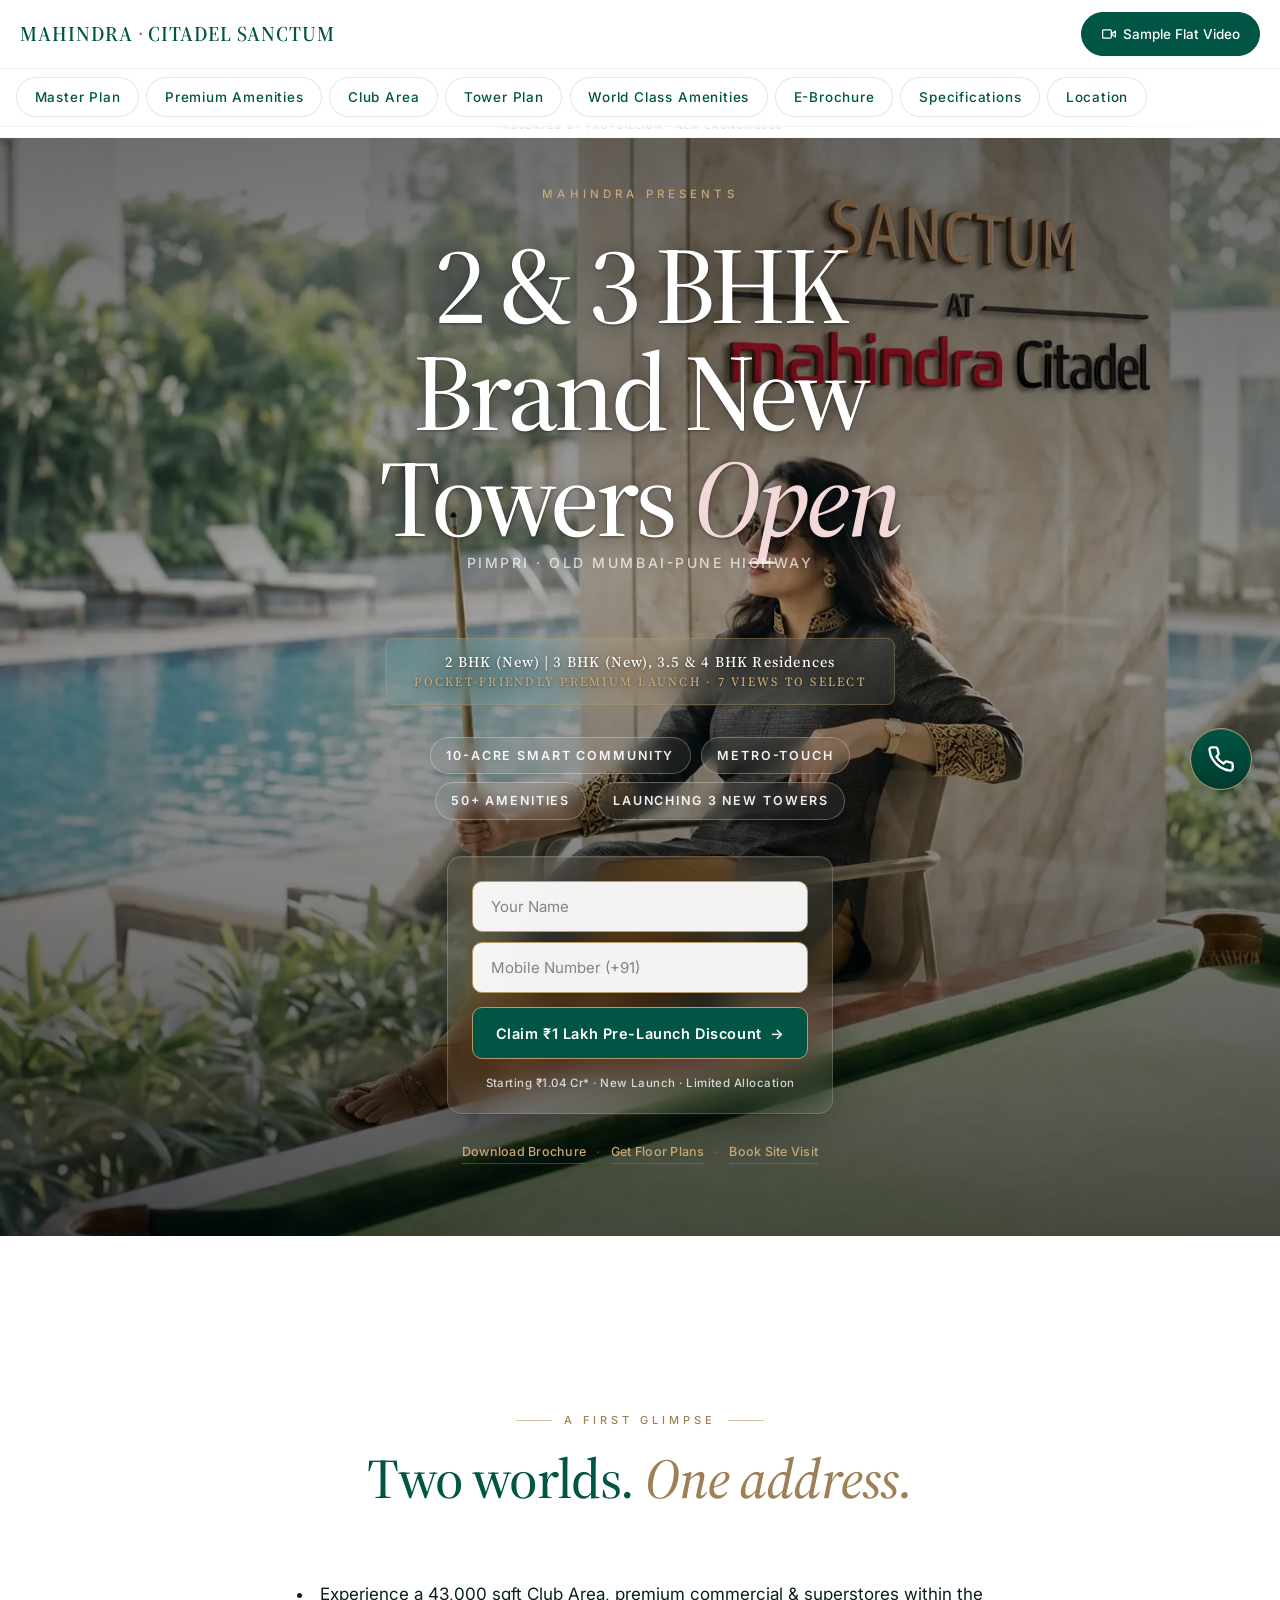
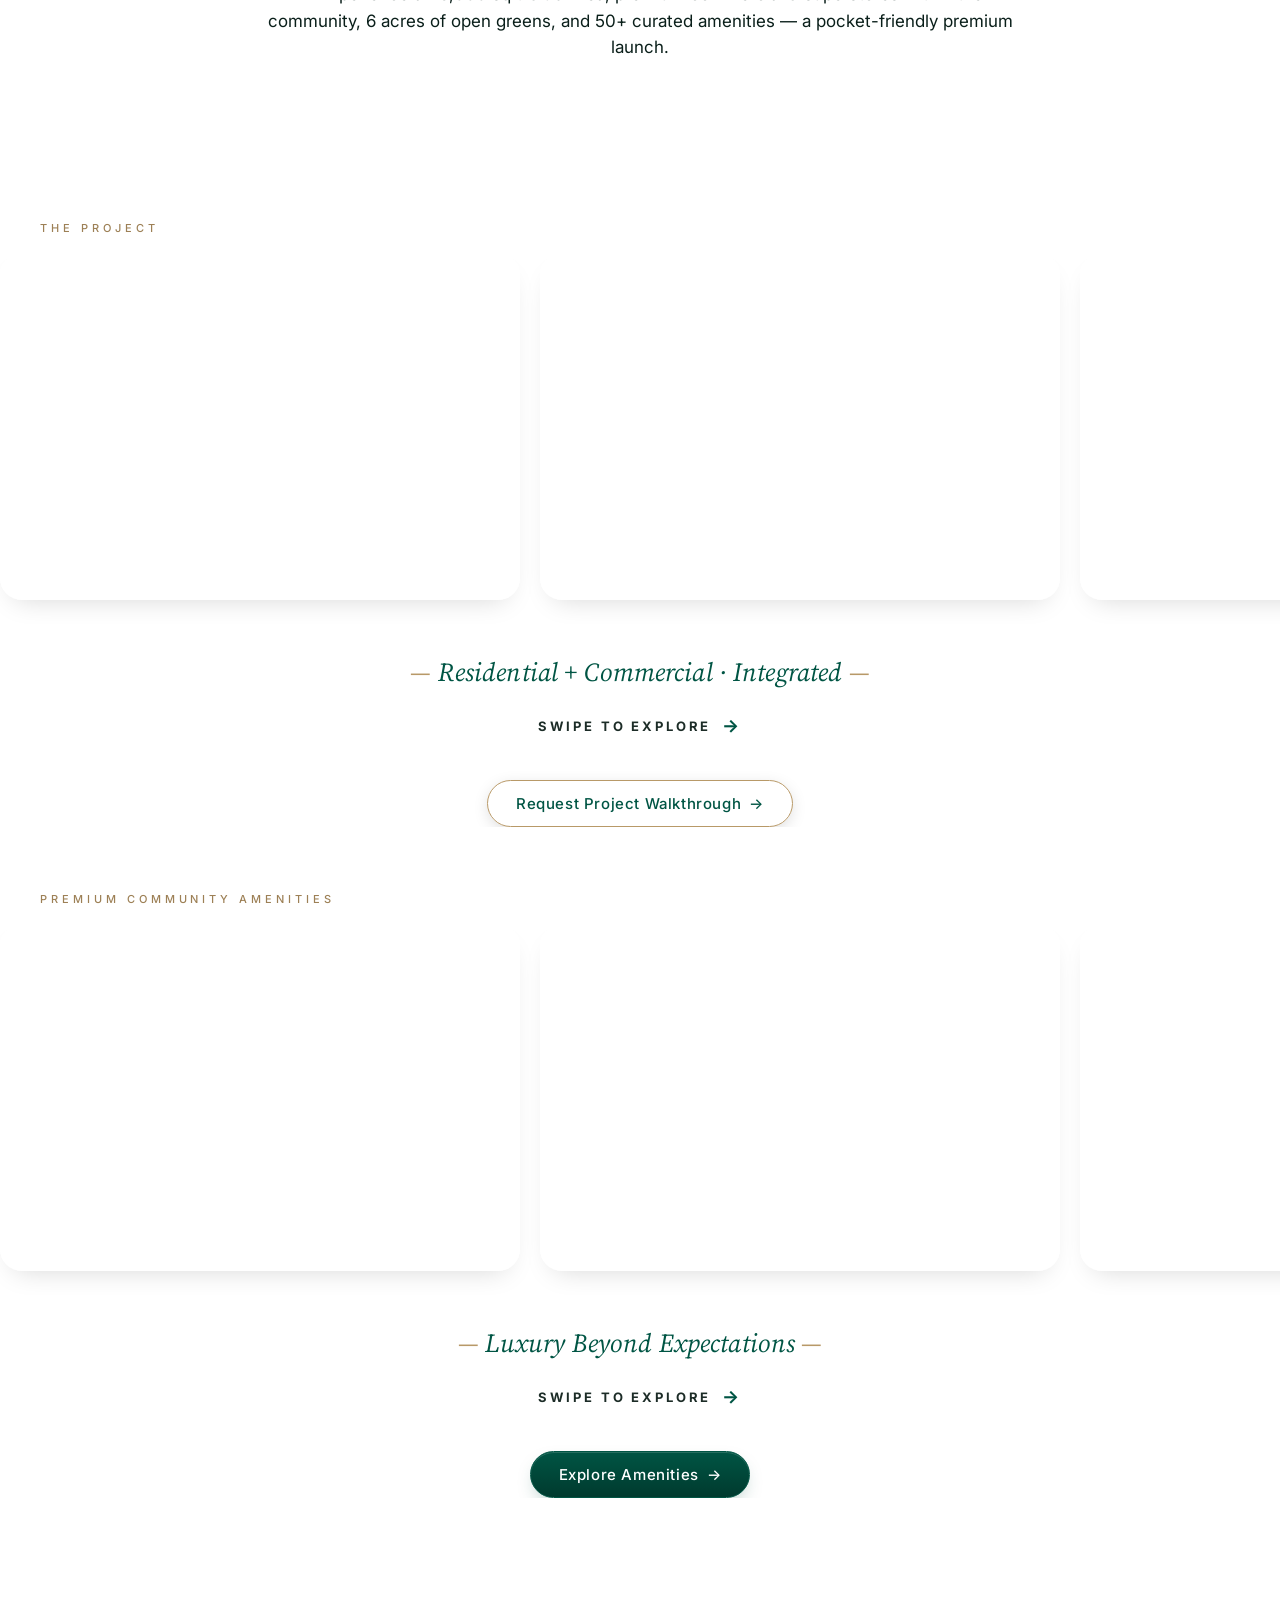
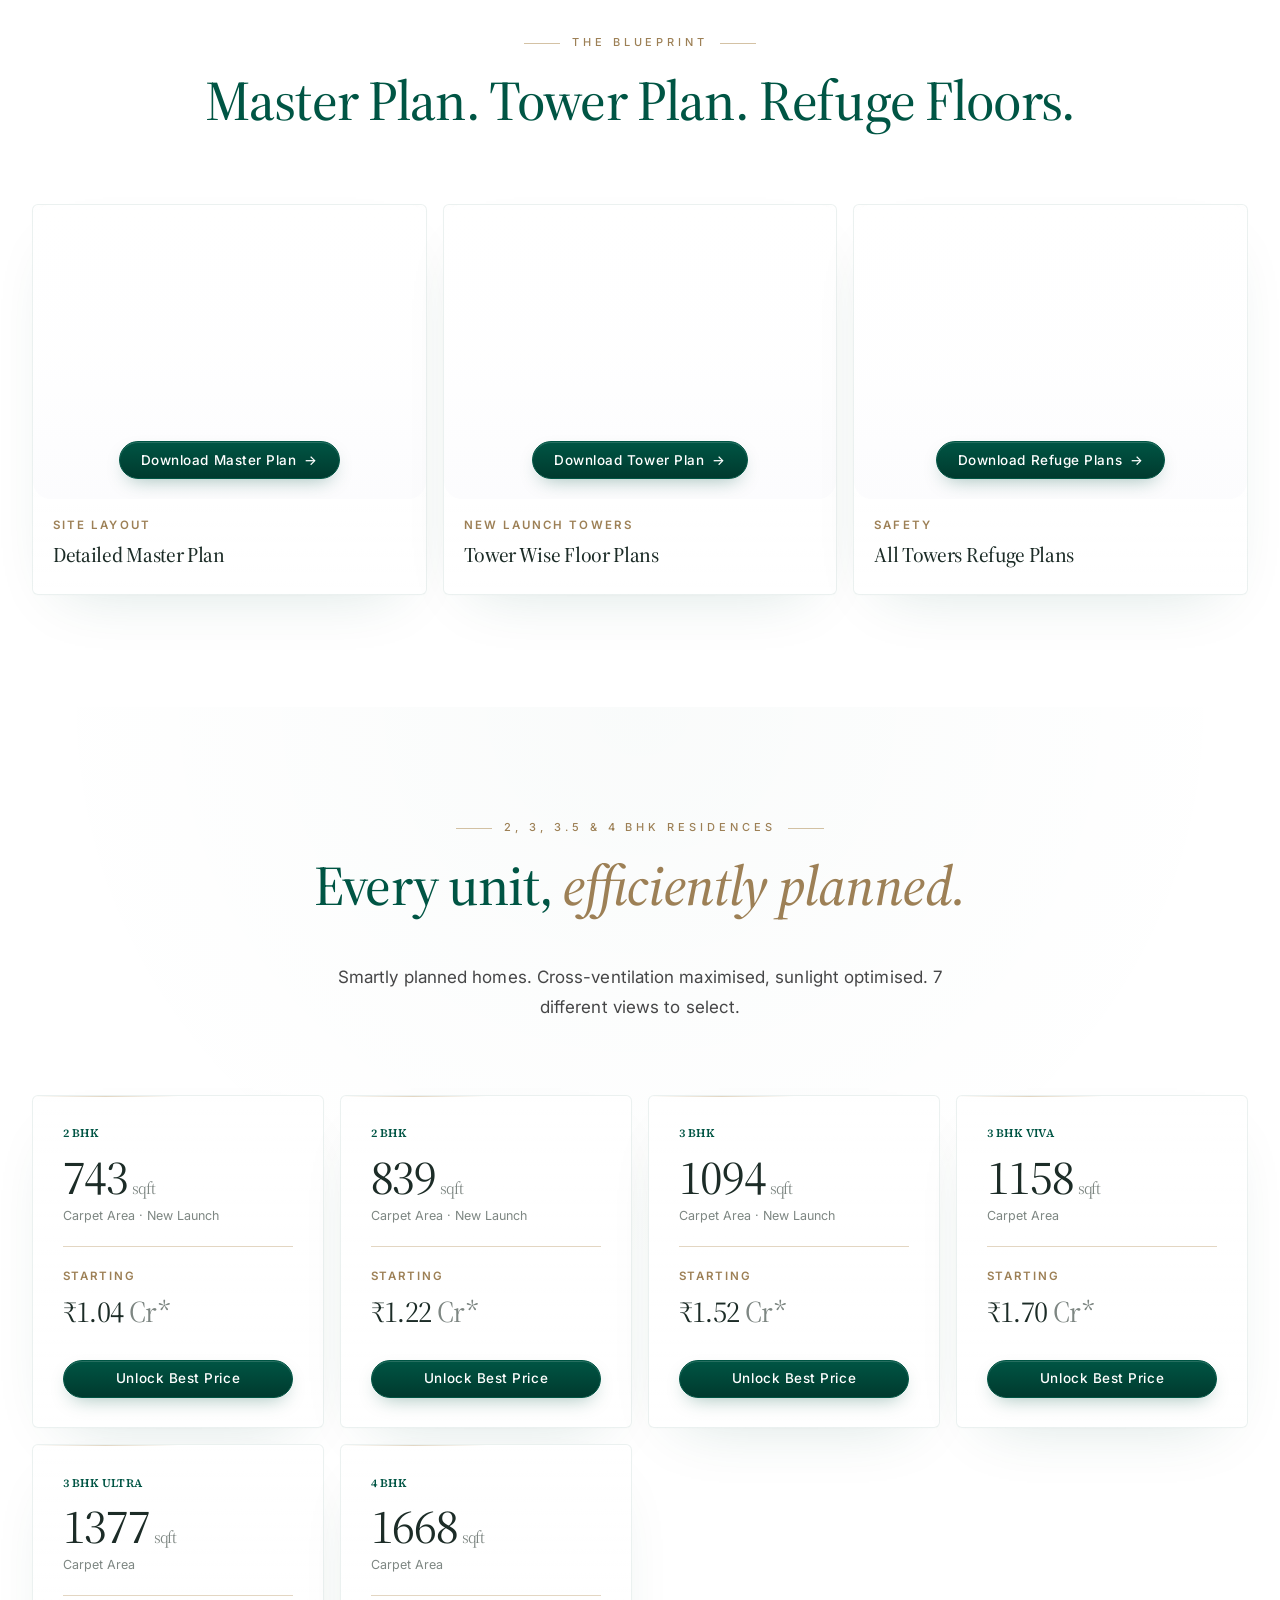
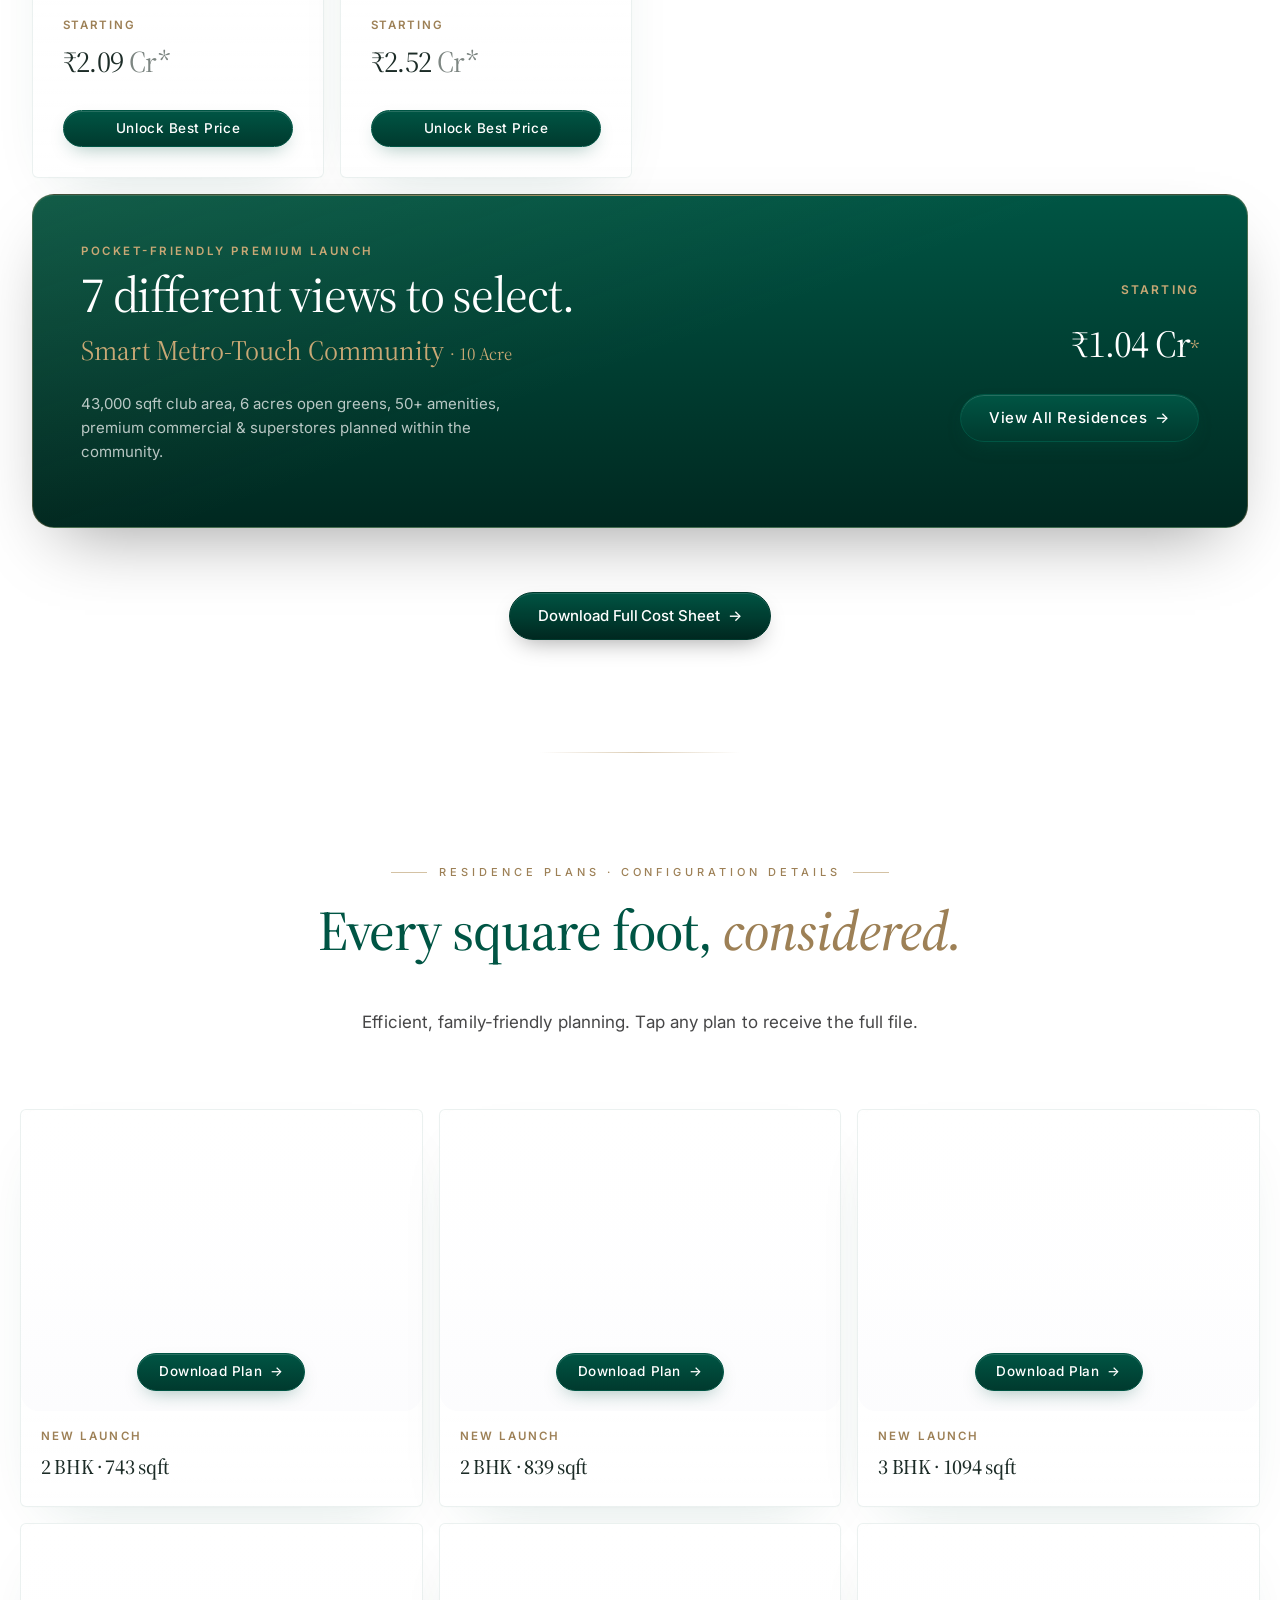
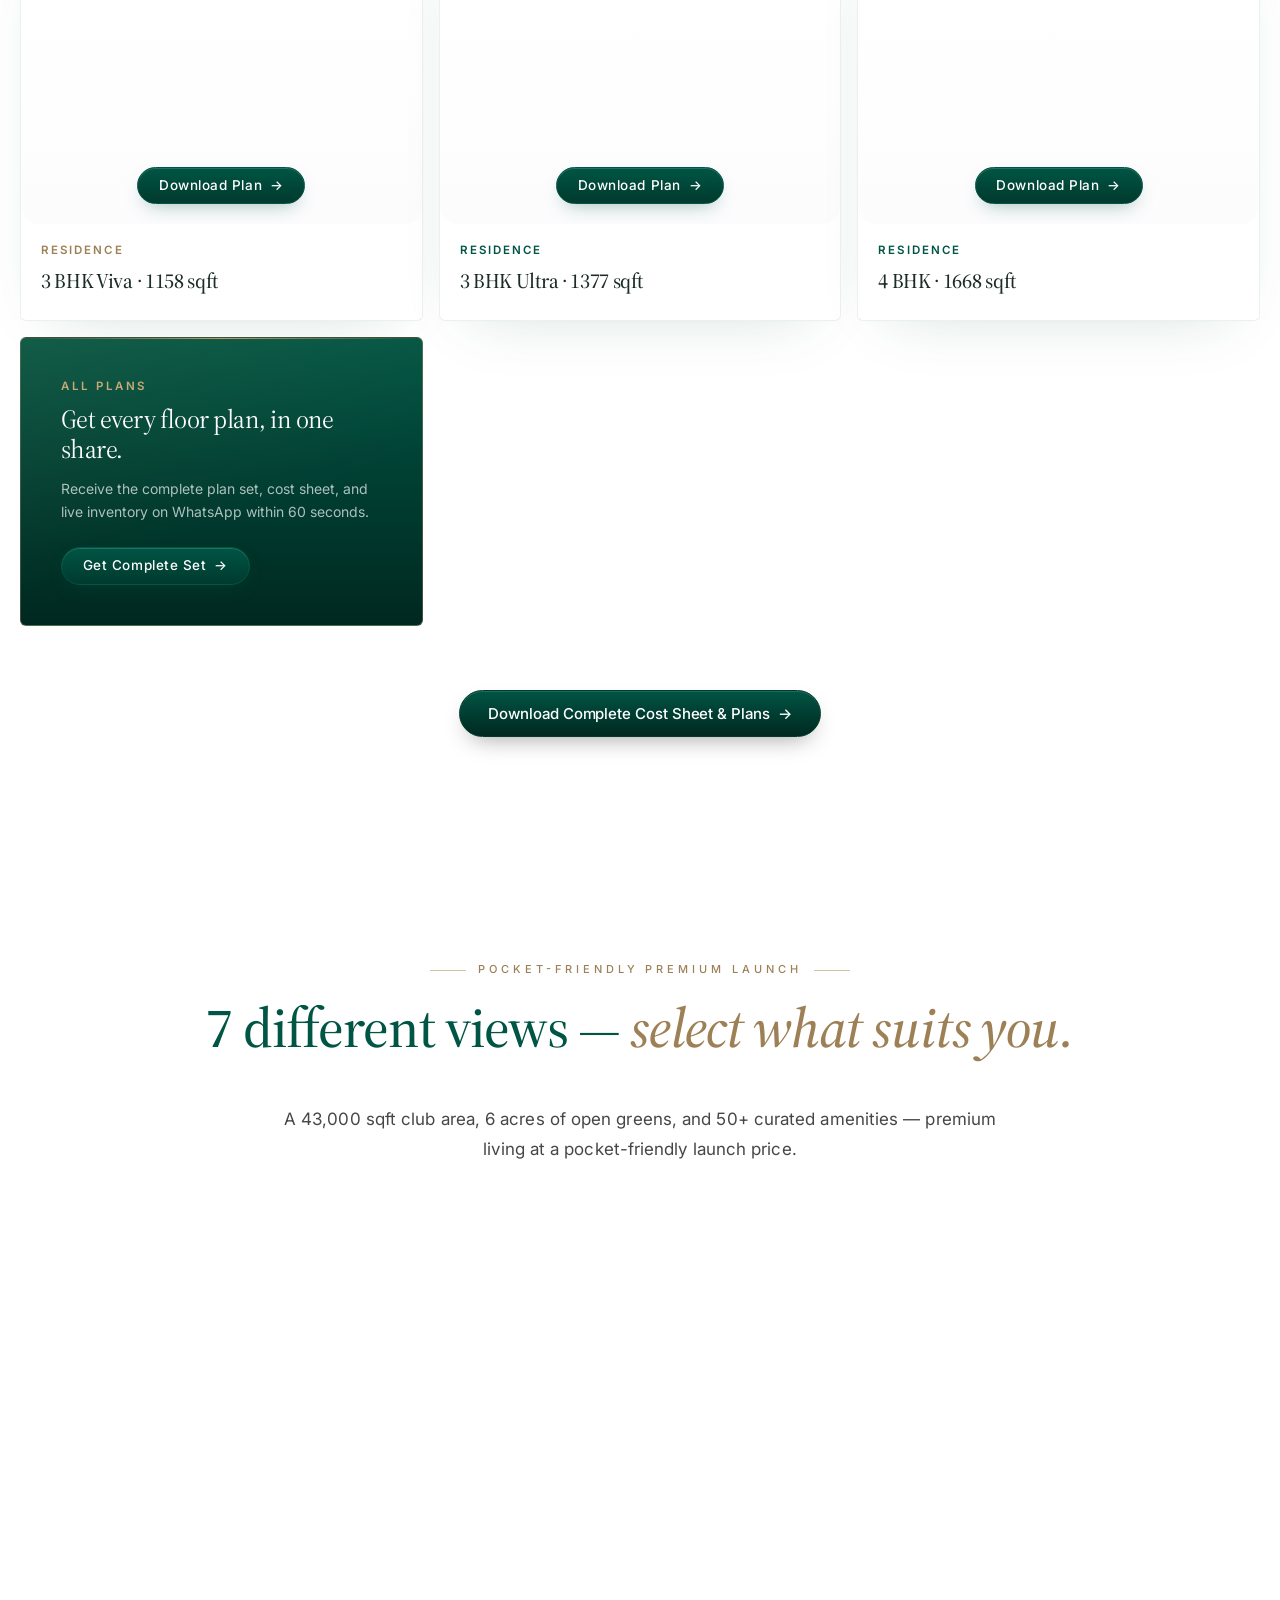
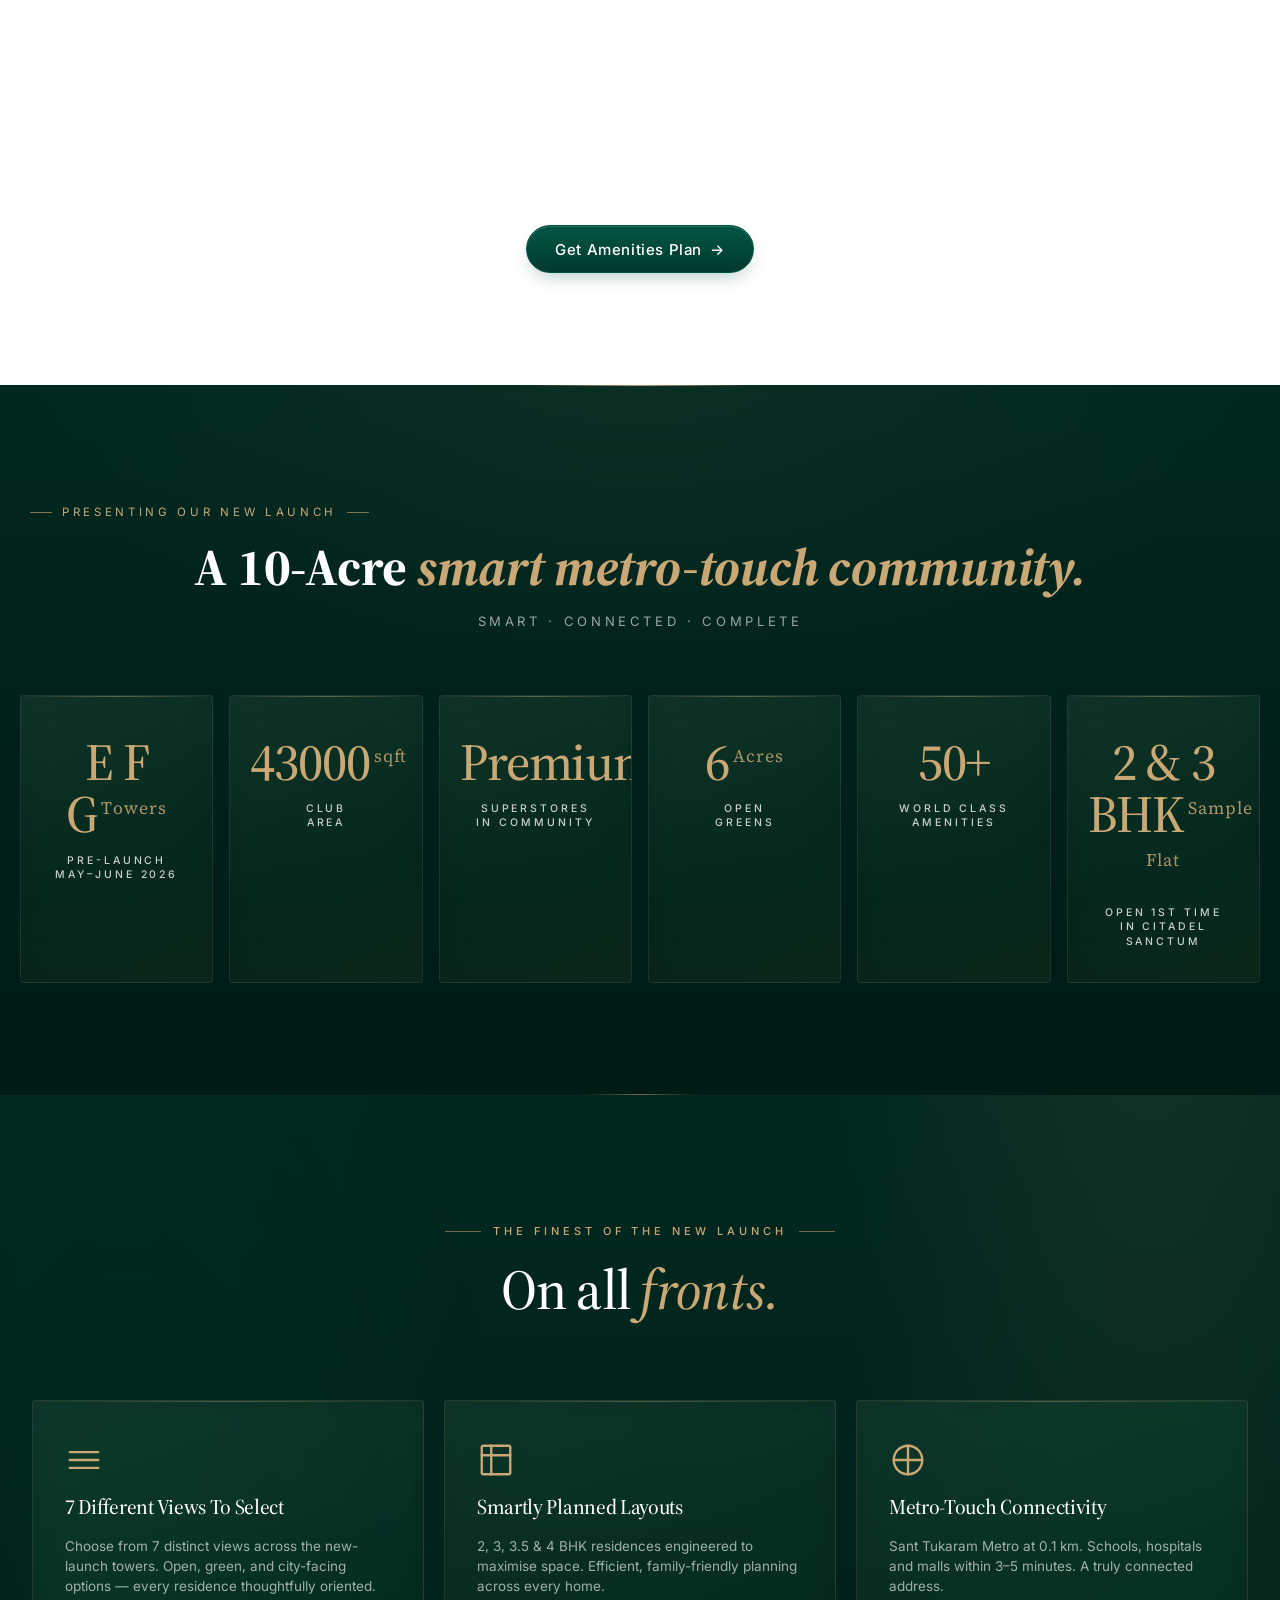
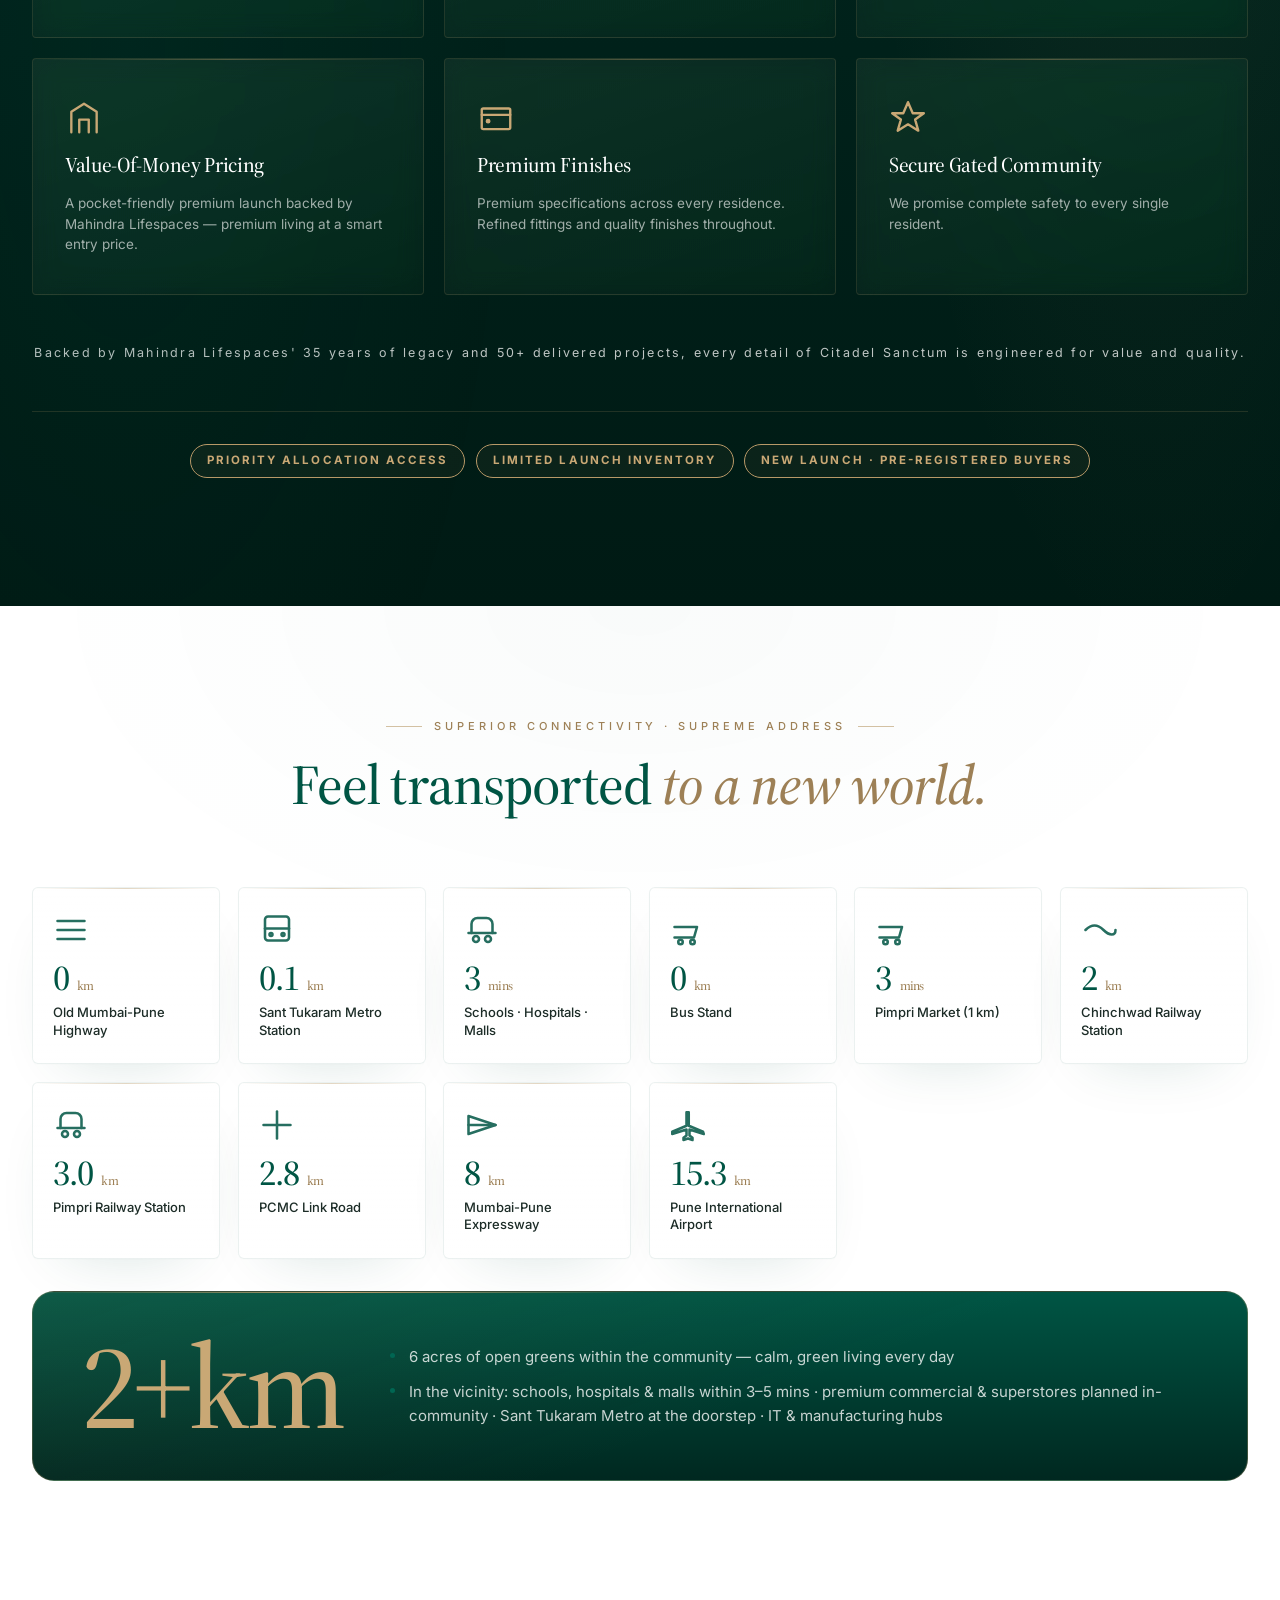
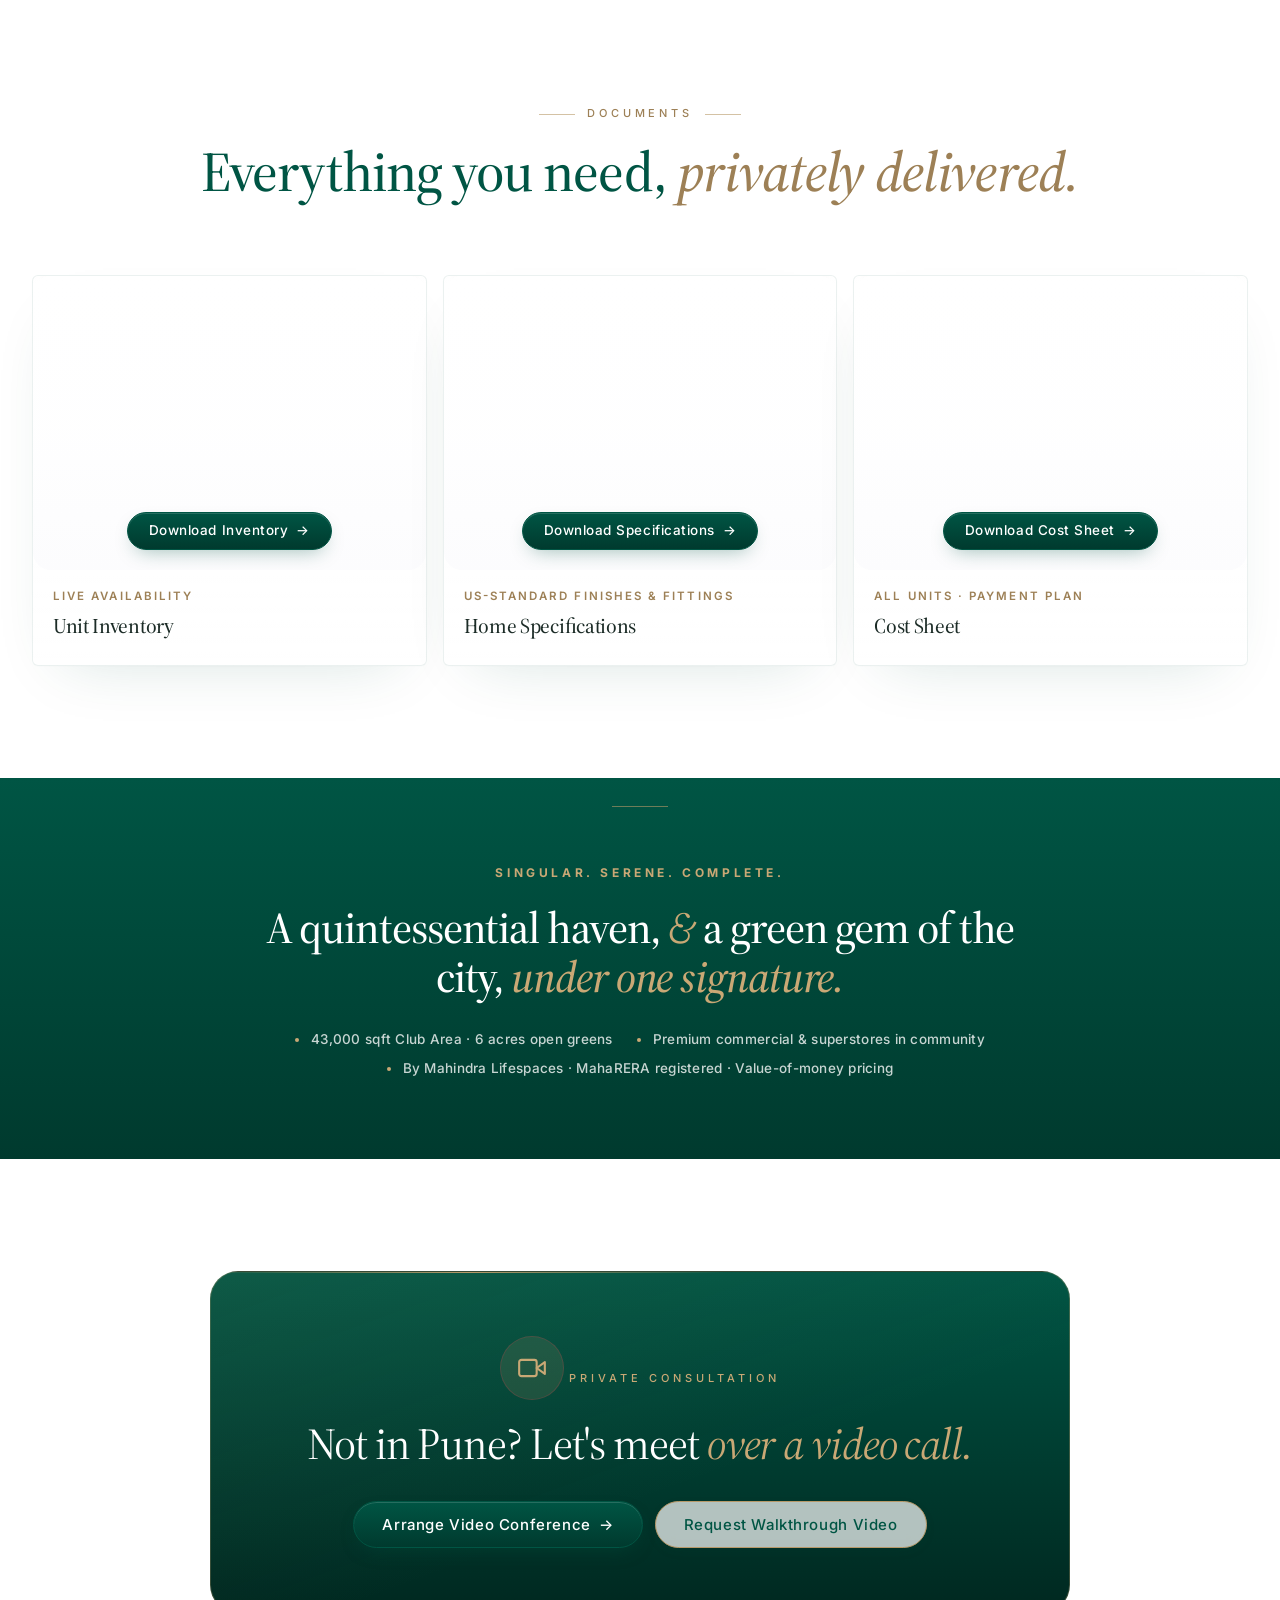
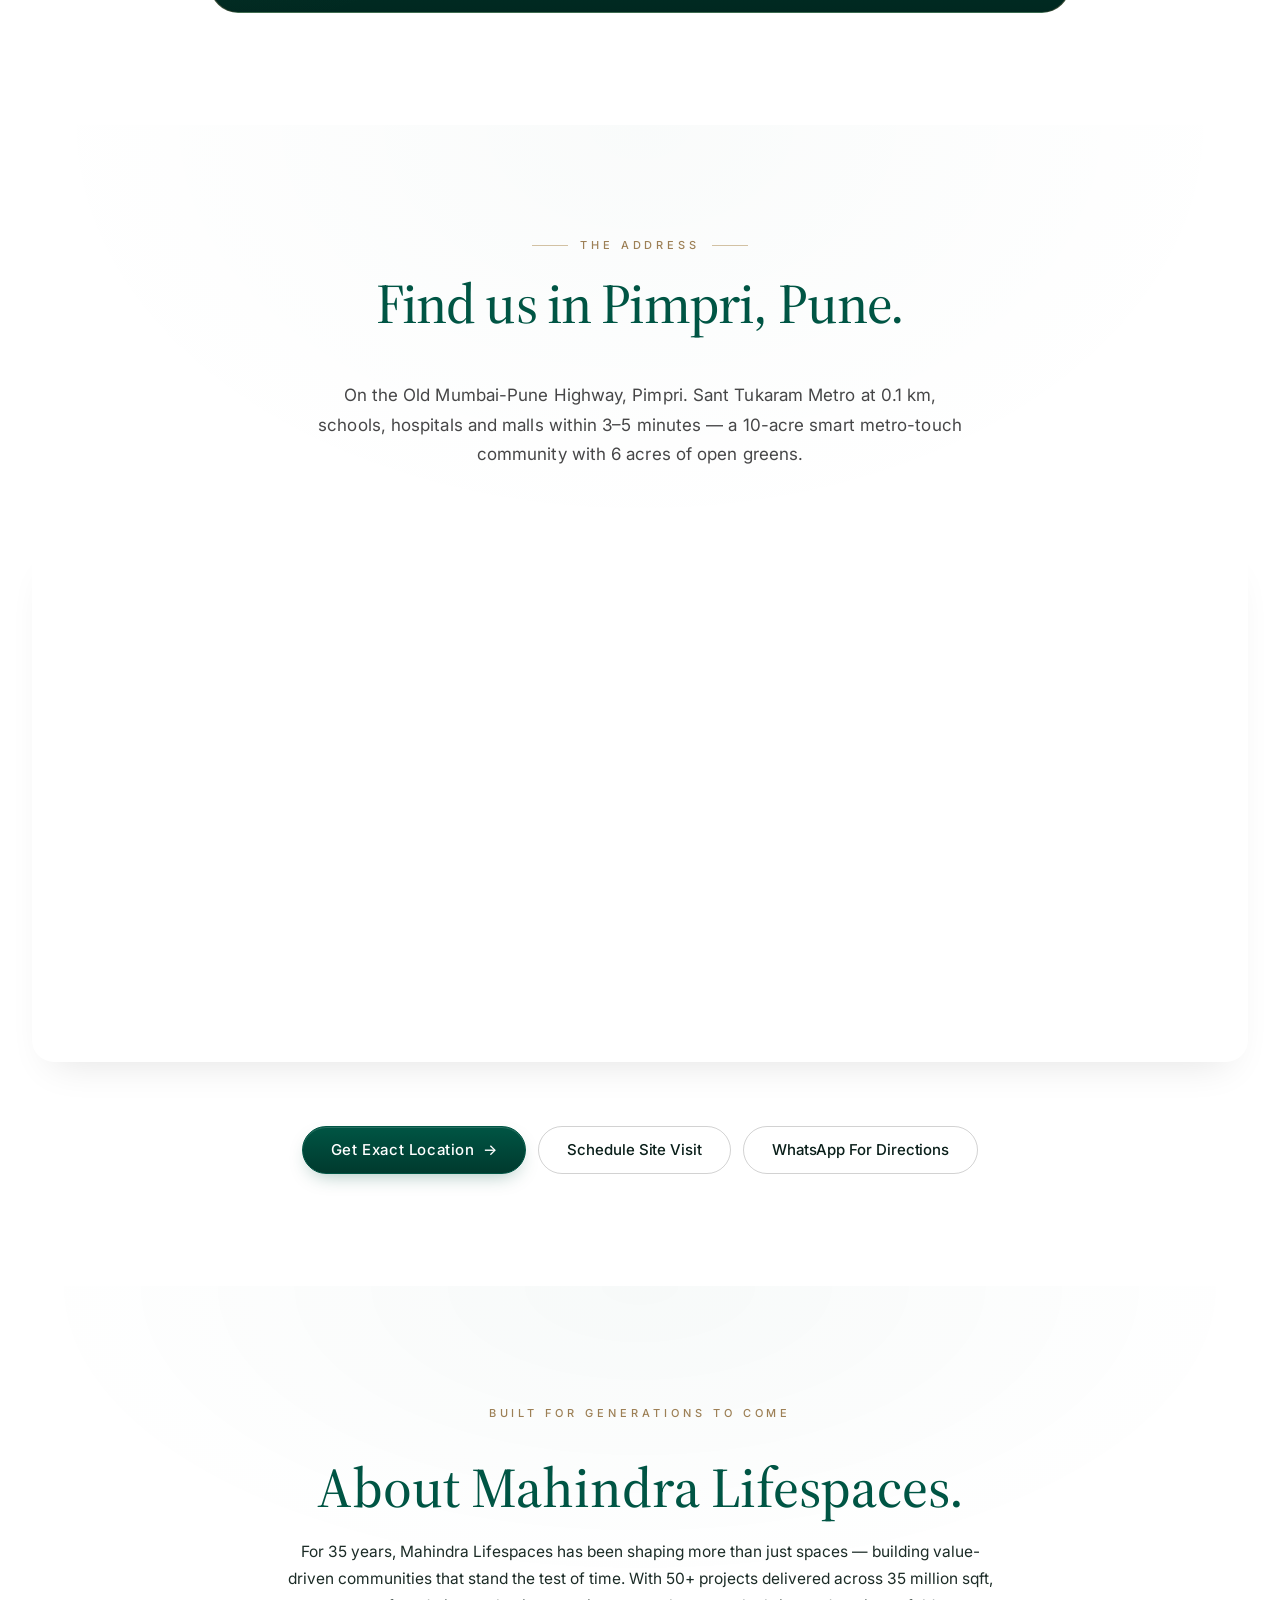
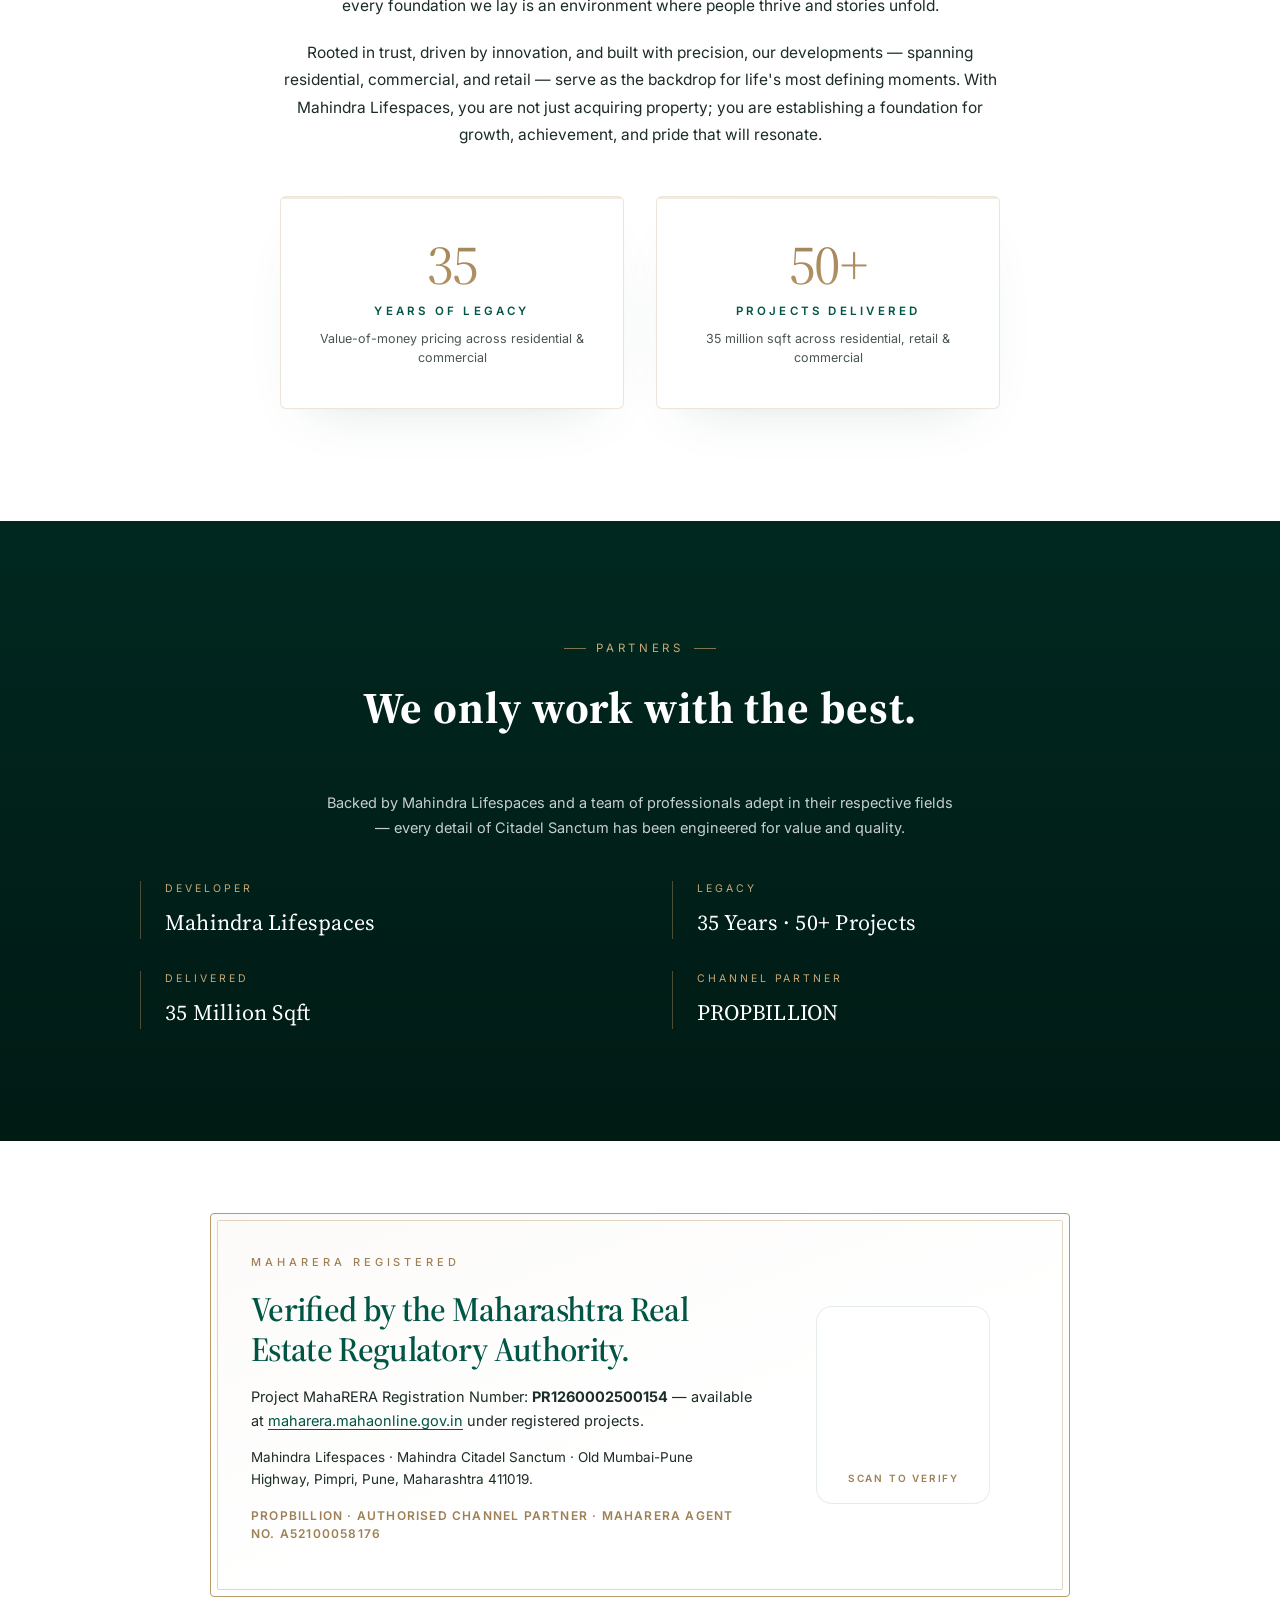
==== commit 16bcc36b: "Add files via upload" ====
--- a/index.html
+++ b/index.html
@@ -3,8 +3,8 @@
 <head>
 <meta charset="UTF-8">
 <meta name="viewport" content="width=device-width, initial-scale=1.0, maximum-scale=5">
-<title>Mahindra Citadel Sanctum · Pimpri · Pune | 9.66-Acre Development | New Tower Launch May 2026</title>
-<meta name="description" content="Mahindra Citadel Sanctum — Mahindra Lifespaces' flagship 9.66-acre development in Pimpri. New tower launch May 2026. 2, 3 & 4 BHK residences across towers E·F·G. 657 units, 49,900 sqft amenities, two clubhouses, ~7 acres open space. IGBC Gold pre-certified · Net Zero. From ₹1.04 Cr*.">
+<title>Mahindra Citadel Sanctum · Pimpri · Pune | 10-Acre Metro-Touch Community | New Launch Towers</title>
+<meta name="description" content="Mahindra Citadel Sanctum — Mahindra Lifespaces' new-launch 2, 3 & 4 BHK residences in Pimpri, on the Old Mumbai-Pune Highway. 10-acre smart metro-touch community, 50+ amenities, 43,000 sqft club area, 6 acres open greens. Sant Tukaram Metro at 0.1 km. From ₹1.04 Cr*.">
 
 <!-- Performance hints -->
 <link rel="preconnect" href="https://fonts.googleapis.com">
@@ -27,14 +27,14 @@
 </style>
 
 <!-- Open Graph -->
-<meta property="og:title" content="Mahindra Citadel Sanctum · Pimpri-Chinchwad · Flagship Development">
-<meta property="og:description" content="9.66-acre development in Pimpri. New tower launch May 2026. 2, 3 & 4 BHK residences across towers E·F·G. IGBC Gold pre-certified · Net Zero. By Mahindra Lifespaces — since 1994.">
+<meta property="og:title" content="Mahindra Citadel Sanctum · Pimpri · New Launch Towers">
+<meta property="og:description" content="10-acre smart metro-touch community in Pimpri. New-launch 2, 3 & 4 BHK residences. 50+ amenities, 43,000 sqft club. Sant Tukaram Metro at 0.1 km. By Mahindra Lifespaces.">
 <meta property="og:image" content="hero-1.webp">
 <meta property="og:type" content="website">
 <meta name="theme-color" content="#005544">
 
 <!-- Favicon — Mahindra gold R on deep emerald -->
-<link rel="icon" type="image/svg+xml" href="data:image/svg+xml,%3Csvg xmlns='http://www.w3.org/2000/svg' viewBox='0 0 64 64'%3E%3Crect width='64' height='64' rx='4' fill='%23005544'/%3E%3Ctext x='32' y='46' text-anchor='middle' font-family='Georgia,serif' font-style='italic' font-size='40' font-weight='500' fill='%23B89968'%3EM%3C/text%3E%3C/svg%3E">
+<link rel="icon" type="image/svg+xml" href="data:image/svg+xml,%3Csvg xmlns='http://www.w3.org/2000/svg' viewBox='0 0 64 64'%3E%3Crect width='64' height='64' rx='4' fill='%23005544'/%3E%3Ctext x='32' y='46' text-anchor='middle' font-family='Georgia,serif' font-style='italic' font-size='40' font-weight='500' fill='%23B89968'%3ER%3C/text%3E%3C/svg%3E">
 
 <!-- Fonts: Source Serif 4 (display) + Inter (body) - Adobe's signature pairing -->
 <link href="https://fonts.googleapis.com/css2?family=Source+Serif+4:opsz,wght@8..60,400;8..60,500;8..60,600;8..60,700&family=Inter:wght@400;500;600;700&display=swap" rel="stylesheet">
@@ -69,12 +69,12 @@
 <div class="action-bar-wrap">
   <nav class="action-bar" aria-label="Quick actions">
     <a href="https://wa.me/918857090799?text=Send%20me%20Mahindra%20Citadel%20Sanctum%20master%20plan" target="_blank" rel="noopener" class="action-chip">Master Plan</a>
-    <a href="https://wa.me/918857090799?text=Send%20me%20Mahindra%20Citadel%20Sanctum%20DRDO%20Facing%20Views%20details" target="_blank" rel="noopener" class="action-chip">DRDO Facing Views</a>
-        <a href="https://wa.me/918857090799?text=Send%20me%20Mahindra%20Citadel%20Sanctum%20Useful%20Amenities%20details" target="_blank" rel="noopener" class="action-chip">Useful Amenities</a>
+    <a href="https://wa.me/918857090799?text=Send%20me%20Mahindra%20Citadel%20Sanctum%20premium%20amenities%20details" target="_blank" rel="noopener" class="action-chip">Premium Amenities</a>
+        <a href="https://wa.me/918857090799?text=Send%20me%20Mahindra%20Citadel%20Sanctum%20Sky%20Club%20details" target="_blank" rel="noopener" class="action-chip">Club Area</a>
 
     <a href="https://wa.me/918857090799?text=Send%20me%20Mahindra%20Citadel%20Sanctum%20tower%20plan" target="_blank" rel="noopener" class="action-chip">Tower Plan</a>
     <a href="https://wa.me/918857090799?text=Send%20me%20Mahindra%20Citadel%20Sanctum%20full%20amenities%20list" target="_blank" rel="noopener" class="action-chip">World Class Amenities</a>
-    <a href="https://wa.me/918857090799?text=I%20want%20complete%20pricing%20and%20floor%20plans%20within%20one%20minute." target="_blank" rel="noopener" class="action-chip">E-Brochure</a>
+    <a href="https://wa.me/918857090799?text=Send%20me%20Mahindra%20Citadel%20Sanctum%20e-brochure" target="_blank" rel="noopener" class="action-chip">E-Brochure</a>
     <a href="https://wa.me/918857090799?text=Send%20me%20Mahindra%20Citadel%20Sanctum%20specifications" target="_blank" rel="noopener" class="action-chip">Specifications</a>
     <a href="https://wa.me/918857090799?text=Send%20me%20exact%20Mahindra%20Citadel%20Sanctum%20location" target="_blank" rel="noopener" class="action-chip">Location</a>
   </nav>
@@ -84,7 +84,7 @@
 <div class="page-offset">
   <div style="background: var(--bone); padding: 4px 1rem; text-align: center; border-bottom: 1px solid rgba(0,0,0,0.025);">
     <p style="font-size: 8.5px; letter-spacing: 0.22em; text-transform: uppercase; color: rgba(94,94,99,0.22); font-weight: 500; margin: 0;">
-      Presented by PROPBILLION · Launch 2026
+      Presented by PROPBILLION · New Launch 2026
     </p>
   </div>
 </div>
@@ -92,29 +92,29 @@
 <!-- ============================ HERO (FULL BACKGROUND) ============================ -->
 <section class="hero">
   <div class="hero-bg">
-    <img src="hero-1.webp" alt="Mahindra Citadel Sanctum - Pimpri" width="1920" height="1080" fetchpriority="high" decoding="async">
+    <img src="hero-1.webp" alt="MAHINDRA CITADEL SANCTUM - The Skyline" width="1920" height="1080" fetchpriority="high" decoding="async">
   </div>
   <div class="hero-inner hero-inner-v2">
-    <span class="hero-presents reveal">Mahindra Lifespaces Presents</span>
+    <span class="hero-presents reveal">Mahindra Presents</span>
 
     <h1 class="hero-mainline reveal reveal-d1">
-      2 &amp; 3 BHK <em>New Tower Launch May 2026</em>
+      2 & 3 BHK Brand New Towers <em>Open</em>
     </h1>
 
 
     <p class="hero-support reveal reveal-d2">
-      Pimpri-Chinchwad
+      Pimpri · Old Mumbai-Pune Highway
     </p>
 
     <p class="hero-headline-v2 hero-config-pill reveal reveal-d2">
-  3 &amp; 4 BHKs Also Available  |  Large Carpets <br><em>IGBC Gold Pre-Certified · Net Zero Legacy</em>
+  2 BHK (New) | 3 BHK (New), 3.5 &amp; 4 BHK Residences <br><em>Pocket-Friendly Premium Launch · 7 Views To Select</em>
 </p>
 
     <ul class="hero-usp-strip reveal reveal-d3">
-      <li>9.66 Acres</li>
-      <li>Towers E · F · G</li>
-      <li>70+ Amenities | 70% Open Space</li>
-      <li>7 ACRES OF OPEN SKY — YOURS</li>
+      <li>10-Acre Smart Community</li>
+      <li>Metro-Touch</li>
+      <li>50+ Amenities</li>
+      <li>LAUNCHING 3 NEW TOWERS</li>
     </ul>
 
     <!-- INLINE HERO FORM -->
@@ -124,11 +124,11 @@
         <input id="hf_mob" type="tel" placeholder="Mobile Number (+91)" class="hf-input" required>
       </div>
       <button type="submit" class="hf-submit">Claim ₹1 Lakh Pre-Launch Discount <span>→</span></button>
-      <p class="hf-trust">Starting ₹1.04 Cr* · Invite-Only Launch · Limited Allocation</p>
+      <p class="hf-trust">Starting ₹1.04 Cr* · New Launch · Limited Allocation</p>
     </form>
 
     <div class="hero-secondary-ctas reveal reveal-d3">
-      <a href="https://wa.me/918857090799?text=Please%20send%20me%20the%20Mahindra%20Citadel%20Sanctum%20brochure%20within%20one%20minute." target="_blank" rel="noopener" class="hsc-link">Download Brochure</a>
+      <a href="https://wa.me/918857090799?text=I'd%20like%20the%20Mahindra%20Citadel%20Sanctum%20brochure" target="_blank" rel="noopener" class="hsc-link">Download Brochure</a>
       <span class="hsc-divider" aria-hidden="true">·</span>
       <a href="https://wa.me/918857090799?text=Send%20me%20Mahindra%20Citadel%20Sanctum%20floor%20plans" target="_blank" rel="noopener" class="hsc-link">Get Floor Plans</a>
       <span class="hsc-divider" aria-hidden="true">·</span>
@@ -148,7 +148,7 @@
       <h2 class="h-section reveal reveal-d1">Two worlds. <em class="italic text-brand">One address.</em></h2>
     </div>
   </div>
-<li>Experience a half Olympic-size pool, two premium clubhouses, sports &amp; wellness facilities, and 49,900 sqft of world-class amenities — set against ~100 acres of military farm views.</li>    </ul>
+<li>Experience a 43,000 sqft Club Area, premium commercial &amp; superstores within the community, 6 acres of open greens, and 50+ curated amenities — a pocket-friendly premium launch.</li>    </ul>
   </div>
 
   <!-- Gallery 2: Luxury Project Photography -->
@@ -157,18 +157,18 @@
       <span class="eyebrow" style="margin-bottom: 0; color: var(--gold-deep);">The Project</span>
     </div>
     <div class="ag-track" data-track>
-      <div class="ag-slide" data-caption="Club Oasis PCMC· Delivered"><img src="gallery-1.webp" alt="The podium" width="900" height="600" loading="lazy" decoding="async"></div>
-            <div class="ag-slide" data-caption="657 Premium Residences · E · F · G"><img src="hero-2.webp" alt="The podium" width="900" height="600" loading="lazy" decoding="async"></div>
+      <div class="ag-slide" data-caption="Mahindra Lifespaces · Trusted"><img src="gallery-1.webp" alt="The podium" width="900" height="600" loading="lazy" decoding="async"></div>
+            <div class="ag-slide" data-caption="Residential + Commercial · Integrated"><img src="hero-2.webp" alt="The podium" width="900" height="600" loading="lazy" decoding="async"></div>
       <div class="ag-slide" data-caption="Experience joy in the sky"><img src="gallery-3.webp" alt="The water" width="900" height="600" loading="lazy" decoding="async"></div>
-      <div class="ag-slide" data-caption="Terrace-Style Decks - Move with Class"><img src="gallery-4.webp" alt="The gardens" width="900" height="600" loading="lazy" decoding="async"></div>
+      <div class="ag-slide" data-caption="Premium Standard - Move with Class"><img src="gallery-4.webp" alt="The gardens" width="900" height="600" loading="lazy" decoding="async"></div>
       <div class="ag-slide" data-caption="A Skyline Composed For Eternity"><img src="gallery-5.webp" alt="The hour" width="900" height="600" loading="lazy" decoding="async"></div>
-      <div class="ag-slide" data-caption="Tripod Towers · Terrace Decks"><img src="gallery-8.webp" alt="The architecture" width="900" height="600" loading="lazy" decoding="async"></div>
-      <div class="ag-slide" data-caption="An Address Reserved For The Few"><img src="gallery-10.webp" alt="The promenade" width="900" height="600" loading="lazy" decoding="async"></div>
+      <div class="ag-slide" data-caption="Value-Of-Money Pricing"><img src="gallery-8.webp" alt="The architecture" width="900" height="600" loading="lazy" decoding="async"></div>
+      <div class="ag-slide" data-caption="A Metro-Touch Address><img src="gallery-10.webp" alt="The promenade" width="900" height="600" loading="lazy" decoding="async"></div>
     </div>
     <div class="ag-caption-rail" data-caption-rail></div>
     <div class="ag-hint"><span>Swipe to explore</span> <span class="ag-arrow">→</span></div>
     <div class="gallery-cta-wrap">
-      <a href="https://wa.me/918857090799?text=Please%20share%20complete%20project%20details%20within%20one%20minute." target="_blank" rel="noopener" class="btn btn-glass-light">Request Project Walkthrough <span>→</span></a>
+      <a href="https://wa.me/918857090799?text=Send%20me%20the%20Mahindra%20Citadel%20Sanctum%20project%20walkthrough" target="_blank" rel="noopener" class="btn btn-glass-light">Request Project Walkthrough <span>→</span></a>
     </div>
   </div>
 
@@ -176,23 +176,23 @@
 </section>
 
 
-  <!-- Gallery 1: Sky Club Amenities -->
+  <!-- Gallery 1: Premium Community Amenities -->
   <div id="skyclub-gallery" class="auto-gallery" data-autoslide="true">
     <div class="ag-label">
-      <span class="eyebrow" style="margin-bottom: 0; color: var(--gold-deep);">49,900 Sqft Of World-Class Amenities</span>
+      <span class="eyebrow" style="margin-bottom: 0; color: var(--gold-deep);">Premium Community Amenities</span>
     </div>
     <div class="ag-track" data-track>
       <div class="ag-slide" data-caption="Crafted For Elevated Living"><img src="mandir-1.webp" alt="Sky Lounge at Mahindra Citadel Sanctum" width="900" height="600" loading="lazy" decoding="async"></div>
       <div class="ag-slide" data-caption="Luxury Beyond Expectations"><img src="mandir-2.webp" alt="Infinity deck at twilight" width="900" height="600" loading="lazy" decoding="async"></div>
-      <div class="ag-slide" data-caption="A Lifestyle Above The Ordinary"><img src="mandir-3.webp" alt="Sky lounge interiors at ~500 ft" width="900" height="600" loading="lazy" decoding="async"></div>
+      <div class="ag-slide" data-caption="A Lifestyle Above The Ordinary"><img src="mandir-3.webp" alt="Premium community interiors" width="900" height="600" loading="lazy" decoding="async"></div>
       <div class="ag-slide" data-caption="Skyline Views Without Limits"><img src="mandir-4.webp" alt="Wellness and indoor games" width="900" height="600" loading="lazy" decoding="async"></div>
-      <div class="ag-slide" data-caption="Crowned By Open Skies"><img src="mandir-5.webp" alt="Rooftop social space" width="900" height="600" loading="lazy" decoding="async"></div>
-      <div class="ag-slide" data-caption="Sunset Over Open Greens"><img src="mandir-6.webp" alt="Sky lounge at golden hour" width="900" height="600" loading="lazy" decoding="async"></div>
+      <div class="ag-slide" data-caption="Premium Club Living"><img src="mandir-5.webp" alt="Rooftop social space" width="900" height="600" loading="lazy" decoding="async"></div>
+      <div class="ag-slide" data-caption="Designed For Families"><img src="mandir-6.webp" alt="Sky lounge at golden hour" width="900" height="600" loading="lazy" decoding="async"></div>
     </div>
     <div class="ag-caption-rail" data-caption-rail></div>
     <div class="ag-hint"><span>Swipe to explore</span> <span class="ag-arrow">→</span></div>
     <div class="gallery-cta-wrap">
-      <a href="https://wa.me/918857090799?text=Send%20me%20the%20Mahindra%20Citadel%20Sanctum%20DRDO%20Facing%20Views%20deck" target="_blank" rel="noopener" class="btn btn-glass-brand">Explore Sky Amenities <span>→</span></a>
+      <a href="https://wa.me/918857090799?text=Send%20me%20the%20Mahindra%20Citadel%20Sanctum%20premium%20amenities%20deck" target="_blank" rel="noopener" class="btn btn-glass-brand">Explore Amenities <span>→</span></a>
     </div>
   </div>
 
@@ -226,7 +226,7 @@
           </div>
         </div>
         <div class="meta">
-          <div class="t">Towers 1 to 14</div>
+          <div class="t">New Launch Towers</div>
           <div class="name">Tower Wise Floor Plans</div>
         </div>
       </div>
@@ -251,10 +251,10 @@
 <section id="configurations" class="section bg-mist">
   <div class="container">
     <div class="section-head">
-      <span class="eyebrow reveal">2, 3 &amp; 4 BHK Residences</span>
+      <span class="eyebrow reveal">2, 3, 3.5 &amp; 4 BHK Residences</span>
       <h2 class="h-section reveal reveal-d1">Every unit, <em>efficiently planned.</em></h2>
       <p class="lead mt-md reveal reveal-d2" style="max-width: 640px; margin-left: auto; margin-right: auto;">
-        Large carpets, terrace-style decks. Cross-ventilation maximised, sunlight optimised.
+        Smartly planned homes. Cross-ventilation maximised, sunlight optimised. 7 different views to select.
       </p>
     </div>
 
@@ -262,31 +262,31 @@
       <div class="price-card reveal">
         <div class="pc-type">2 BHK</div>
         <div class="pc-size">743<span class="u">sqft</span></div>
-        <div class="pc-sub">Carpet Area</div>
+        <div class="pc-sub">Carpet Area · New Launch</div>
         <div class="pc-divider"></div>
         <div class="pc-starts">Starting</div>
         <div class="pc-price">₹1.04 <span class="u">Cr*</span></div>
-        <a href="https://wa.me/918857090799?text=Unlock%20best%20price%20for%202BHK%20743%20sqft%20Mahindra%20Citadel%20Sanctum" target="_blank" rel="noopener" class="btn btn-glass-brand btn-block btn-sm" style="margin-top: 1.5rem;">Unlock Best Price</a>
+        <a href="https://wa.me/918857090799?text=Unlock%20best%20price%20for%202%20BHK%20743%20sqft%20Mahindra%20Citadel%20Sanctum" target="_blank" rel="noopener" class="btn btn-glass-brand btn-block btn-sm" style="margin-top: 1.5rem;">Unlock Best Price</a>
       </div>
 
       <div class="price-card reveal reveal-d1">
-        <div class="pc-type">2 BHK Large</div>
-        <div class="pc-size">840<span class="u">sqft</span></div>
-        <div class="pc-sub">Carpet Area</div>
+        <div class="pc-type">2 BHK</div>
+        <div class="pc-size">839<span class="u">sqft</span></div>
+        <div class="pc-sub">Carpet Area · New Launch</div>
         <div class="pc-divider"></div>
         <div class="pc-starts">Starting</div>
         <div class="pc-price">₹1.22 <span class="u">Cr*</span></div>
-        <a href="https://wa.me/918857090799?text=Unlock%20best%20price%20for%202BHK%20Large%20840%20sqft%20Mahindra%20Citadel%20Sanctum" target="_blank" rel="noopener" class="btn btn-glass-brand btn-block btn-sm" style="margin-top: 1.5rem;">Unlock Best Price</a>
+        <a href="https://wa.me/918857090799?text=Unlock%20best%20price%20for%202%20BHK%20839%20sqft%20Mahindra%20Citadel%20Sanctum" target="_blank" rel="noopener" class="btn btn-glass-brand btn-block btn-sm" style="margin-top: 1.5rem;">Unlock Best Price</a>
       </div>
 
       <div class="price-card reveal reveal-d2">
         <div class="pc-type">3 BHK</div>
         <div class="pc-size">1094<span class="u">sqft</span></div>
-        <div class="pc-sub">Carpet Area</div>
+        <div class="pc-sub">Carpet Area · New Launch</div>
         <div class="pc-divider"></div>
         <div class="pc-starts">Starting</div>
         <div class="pc-price">₹1.52 <span class="u">Cr*</span></div>
-        <a href="https://wa.me/918857090799?text=Unlock%20best%20price%20for%203BHK%201094%20sqft%20Mahindra%20Citadel%20Sanctum" target="_blank" rel="noopener" class="btn btn-glass-brand btn-block btn-sm" style="margin-top: 1.5rem;">Unlock Best Price</a>
+        <a href="https://wa.me/918857090799?text=Unlock%20best%20price%20for%203%20BHK%201094%20sqft%20Mahindra%20Citadel%20Sanctum" target="_blank" rel="noopener" class="btn btn-glass-brand btn-block btn-sm" style="margin-top: 1.5rem;">Unlock Best Price</a>
       </div>
 
       <div class="price-card reveal reveal-d3">
@@ -295,36 +295,36 @@
         <div class="pc-sub">Carpet Area</div>
         <div class="pc-divider"></div>
         <div class="pc-starts">Starting</div>
-        <div class="pc-price">₹1.71 <span class="u">Cr*</span></div>
-        <a href="https://wa.me/918857090799?text=Unlock%20best%20price%20for%203BHK%20Viva%201158%20sqft%20Mahindra%20Citadel%20Sanctum" target="_blank" rel="noopener" class="btn btn-glass-brand btn-block btn-sm" style="margin-top: 1.5rem;">Unlock Best Price</a>
+        <div class="pc-price">₹1.70 <span class="u">Cr*</span></div>
+        <a href="https://wa.me/918857090799?text=Unlock%20best%20price%20for%203%20BHK%20Viva%201158%20sqft%20Mahindra%20Citadel%20Sanctum" target="_blank" rel="noopener" class="btn btn-glass-brand btn-block btn-sm" style="margin-top: 1.5rem;">Unlock Best Price</a>
       </div>
 
       <div class="price-card reveal">
         <div class="pc-type">3 BHK Ultra</div>
-        <div class="pc-size">1337<span class="u">sqft</span></div>
+        <div class="pc-size">1377<span class="u">sqft</span></div>
         <div class="pc-sub">Carpet Area</div>
         <div class="pc-divider"></div>
         <div class="pc-starts">Starting</div>
-        <div class="pc-price">₹2.08 <span class="u">Cr*</span></div>
-        <a href="https://wa.me/918857090799?text=Unlock%20best%20price%20for%203BHK%20Ultra%201337%20sqft%20Mahindra%20Citadel%20Sanctum" target="_blank" rel="noopener" class="btn btn-glass-brand btn-block btn-sm" style="margin-top: 1.5rem;">Unlock Best Price</a>
+        <div class="pc-price">₹2.09 <span class="u">Cr*</span></div>
+        <a href="https://wa.me/918857090799?text=Unlock%20best%20price%20for%203%20BHK%20Ultra%201377%20sqft%20Mahindra%20Citadel%20Sanctum" target="_blank" rel="noopener" class="btn btn-glass-brand btn-block btn-sm" style="margin-top: 1.5rem;">Unlock Best Price</a>
       </div>
 
       <div class="price-card reveal reveal-d1">
-        <div class="pc-type signature">4 BHK Premium</div>
-        <div class="pc-size">1700<span class="u">sqft</span></div>
-        <div class="pc-sub">Carpet · Signature Allocation</div>
+        <div class="pc-type">4 BHK</div>
+        <div class="pc-size">1668<span class="u">sqft</span></div>
+        <div class="pc-sub">Carpet Area</div>
         <div class="pc-divider"></div>
         <div class="pc-starts">Starting</div>
         <div class="pc-price">₹2.52 <span class="u">Cr*</span></div>
-        <a href="https://wa.me/918857090799?text=I%20want%20Signature%20pricing%20for%204%20BHK%20Premium%20Mahindra%20Citadel%20Sanctum" target="_blank" rel="noopener" class="btn btn-glass-brand btn-block btn-sm" style="margin-top: 1.5rem;">Request Signature Pricing</a>
+        <a href="https://wa.me/918857090799?text=Unlock%20best%20price%20for%204%20BHK%201668%20sqft%20Mahindra%20Citadel%20Sanctum" target="_blank" rel="noopener" class="btn btn-glass-brand btn-block btn-sm" style="margin-top: 1.5rem;">Unlock Best Price</a>
       </div>
 
       <div class="signature-card reveal">
         <div>
-          <div class="label">The Sanctum Collection</div>
-          <h3>7 acres of open sky — yours.</h3>
-          <div class="area">IGBC Gold <span style="color: var(--gold-light); font-size: 18px;">· Net Zero Legacy</span></div>
-          <p class="desc">~100 acres military farm views. Half Olympic-size pool, two clubhouses, 49,900 sqft amenities. Strictly by appointment.</p>
+          <div class="label">Pocket-Friendly Premium Launch</div>
+          <h3>7 different views to select.</h3>
+          <div class="area">Smart Metro-Touch Community <span style="color: var(--gold-light); font-size: 18px;">· 10 Acre</span></div>
+          <p class="desc">43,000 sqft club area, 6 acres open greens, 50+ amenities, premium commercial &amp; superstores planned within the community.</p>
         </div>
         <div class="price-side">
           <div class="l">Starting</div>
@@ -347,7 +347,7 @@
       <span class="eyebrow reveal">Residence Plans · Configuration Details</span>
       <h2 class="h-section reveal reveal-d1">Every square foot, <em class="italic text-brand">considered.</em></h2>
       <p class="lead mt-md reveal reveal-d2" style="max-width: 640px; margin-left: auto; margin-right: auto;">
-        IGBC Gold pre-certified. Tap any plan to receive the full file.
+        Efficient, family-friendly planning. Tap any plan to receive the full file.
       </p>
     </div>
 
@@ -356,25 +356,25 @@
         <div class="gated">
           <img src="plan-3bhk-1106-1241.webp" alt="2 BHK 743 sqft floor plan" width="800" height="600" loading="lazy" decoding="async">
           <div class="gated-cta">
-            <a href="https://wa.me/918857090799?text=Send%20me%202%20BHK%20743%20sqft%20floor%20plan%20Mahindra%20Citadel%20Sanctum" target="_blank" rel="noopener" class="btn btn-glass-brand btn-sm">Download Plan <span>→</span></a>
+            <a href="https://wa.me/918857090799?text=Send%20me%202%20BHK%20743%20sqft%20floor%20plan%20Mahindra%20Citadel%20Sanctum" target="_blank" rel="noopener" class="btn btn-glass-brand btn-sm">Download Plan <span>&#8594;</span></a>
           </div>
         </div>
         <div class="meta">
-          <div class="t">Residence</div>
+          <div class="t">New Launch</div>
           <div class="name">2 BHK · 743 sqft</div>
         </div>
       </div>
 
       <div class="plan-card reveal reveal-d1">
         <div class="gated">
-          <img src="plan-3bhk-1139.webp" alt="2 BHK Large 840 sqft floor plan" width="800" height="600" loading="lazy" decoding="async">
+          <img src="plan-3bhk-1139.webp" alt="2 BHK 839 sqft floor plan" width="800" height="600" loading="lazy" decoding="async">
           <div class="gated-cta">
-            <a href="https://wa.me/918857090799?text=Send%20me%202%20BHK%20Large%20840%20sqft%20floor%20plan%20Mahindra%20Citadel%20Sanctum" target="_blank" rel="noopener" class="btn btn-glass-brand btn-sm">Download Plan <span>→</span></a>
+            <a href="https://wa.me/918857090799?text=Send%20me%202%20BHK%20839%20sqft%20floor%20plan%20Mahindra%20Citadel%20Sanctum" target="_blank" rel="noopener" class="btn btn-glass-brand btn-sm">Download Plan <span>&#8594;</span></a>
           </div>
         </div>
         <div class="meta">
-          <div class="t">Residence</div>
-          <div class="name">2 BHK Large · 840 sqft</div>
+          <div class="t">New Launch</div>
+          <div class="name">2 BHK · 839 sqft</div>
         </div>
       </div>
 
@@ -382,11 +382,11 @@
         <div class="gated">
           <img src="plan-3bhk-1291.webp" alt="3 BHK 1094 sqft floor plan" width="800" height="600" loading="lazy" decoding="async">
           <div class="gated-cta">
-            <a href="https://wa.me/918857090799?text=Send%20me%203%20BHK%201094%20sqft%20floor%20plan%20Mahindra%20Citadel%20Sanctum" target="_blank" rel="noopener" class="btn btn-glass-brand btn-sm">Download Plan <span>→</span></a>
+            <a href="https://wa.me/918857090799?text=Send%20me%203%20BHK%201094%20sqft%20floor%20plan%20Mahindra%20Citadel%20Sanctum" target="_blank" rel="noopener" class="btn btn-glass-brand btn-sm">Download Plan <span>&#8594;</span></a>
           </div>
         </div>
         <div class="meta">
-          <div class="t">Residence</div>
+          <div class="t">New Launch</div>
           <div class="name">3 BHK · 1094 sqft</div>
         </div>
       </div>
@@ -395,7 +395,7 @@
         <div class="gated">
           <img src="plan-35bhk-1495.webp" alt="3 BHK Viva 1158 sqft floor plan" width="800" height="600" loading="lazy" decoding="async">
           <div class="gated-cta">
-            <a href="https://wa.me/918857090799?text=Send%20me%203%20BHK%20Viva%201158%20sqft%20floor%20plan%20Mahindra%20Citadel%20Sanctum" target="_blank" rel="noopener" class="btn btn-glass-brand btn-sm">Download Plan <span>→</span></a>
+            <a href="https://wa.me/918857090799?text=Send%20me%203%20BHK%20Viva%201158%20sqft%20floor%20plan%20Mahindra%20Citadel%20Sanctum" target="_blank" rel="noopener" class="btn btn-glass-brand btn-sm">Download Plan <span>&#8594;</span></a>
           </div>
         </div>
         <div class="meta">
@@ -406,27 +406,27 @@
 
       <div class="plan-card reveal reveal-d1">
         <div class="gated">
-          <img src="plan-35bhk-1508.webp" alt="3 BHK Ultra 1337 sqft floor plan" width="800" height="600" loading="lazy" decoding="async">
+          <img src="plan-35bhk-1508.webp" alt="3 BHK Ultra 1377 sqft floor plan" width="800" height="600" loading="lazy" decoding="async">
           <div class="gated-cta">
-            <a href="https://wa.me/918857090799?text=Send%20me%203%20BHK%20Ultra%201337%20sqft%20floor%20plan%20Mahindra%20Citadel%20Sanctum" target="_blank" rel="noopener" class="btn btn-glass-brand btn-sm">Download Plan <span>→</span></a>
+            <a href="https://wa.me/918857090799?text=Send%20me%203%20BHK%20Ultra%201377%20sqft%20floor%20plan%20Mahindra%20Citadel%20Sanctum" target="_blank" rel="noopener" class="btn btn-glass-brand btn-sm">Download Plan <span>&#8594;</span></a>
           </div>
         </div>
         <div class="meta">
-          <div class="t brand">Premium</div>
-          <div class="name">3 BHK Ultra · 1337 sqft</div>
+          <div class="t brand">Residence</div>
+          <div class="name">3 BHK Ultra · 1377 sqft</div>
         </div>
       </div>
 
       <div class="plan-card reveal reveal-d2">
         <div class="gated">
-          <img src="plan-35bhk-1600.webp" alt="4 BHK Premium 1700 sqft floor plan" width="800" height="600" loading="lazy" decoding="async">
+          <img src="plan-35bhk-1600.webp" alt="4 BHK 1668 sqft floor plan" width="800" height="600" loading="lazy" decoding="async">
           <div class="gated-cta">
-            <a href="https://wa.me/918857090799?text=Send%20me%204%20BHK%20Premium%20floor%20plan%20Mahindra%20Citadel%20Sanctum" target="_blank" rel="noopener" class="btn btn-glass-brand btn-sm">Download Plan <span>→</span></a>
+            <a href="https://wa.me/918857090799?text=Send%20me%204%20BHK%201668%20sqft%20floor%20plan%20Mahindra%20Citadel%20Sanctum" target="_blank" rel="noopener" class="btn btn-glass-brand btn-sm">Download Plan <span>&#8594;</span></a>
           </div>
         </div>
         <div class="meta">
-          <div class="t brand">Signature</div>
-          <div class="name">4 BHK Premium · 1700 sqft</div>
+          <div class="t brand">Residence</div>
+          <div class="name">4 BHK · 1668 sqft</div>
         </div>
       </div>
 
@@ -452,10 +452,10 @@
 <section id="skyclub" class="section bg-bone">
   <div class="container">
     <div class="section-head">
-      <span class="eyebrow reveal">49,900 Sqft Of World-Class Amenities</span>
-      <h2 class="h-section reveal reveal-d1">World-class living — <em class="italic text-brand">on all fronts.</em></h2>
+      <span class="eyebrow reveal">Pocket-Friendly Premium Launch</span>
+      <h2 class="h-section reveal reveal-d1">7 different views — <em class="italic text-brand">select what suits you.</em></h2>
       <p class="lead mt-md reveal reveal-d2" style="max-width: 720px; margin-left: auto; margin-right: auto;">
-        49,900 sqft of amenities · two premium clubhouses · a half Olympic-size pool.
+        A 43,000 sqft club area, 6 acres of open greens, and 50+ curated amenities — premium living at a pocket-friendly launch price.
       </p>
     </div>
 
@@ -467,42 +467,42 @@
    
 
     <div style="text-align:center; margin-top: 3rem;">
-      <a href="https://wa.me/918857090799?text=Send%20me%20the%20Mahindra%20Citadel%20Sanctum%20Useful%20Amenities%20deck" target="_blank" rel="noopener" class="btn btn-glass-brand">Get Amenities Plan <span>→</span></a>
-    </div>
-  </div>
-</section>
-
-
-  <!-- ============================ 26-ACRE TOWNSHIP — METALLIC LANDSCAPE STAT BAR ============================ -->
+      <a href="https://wa.me/918857090799?text=Send%20me%20the%20Mahindra%20Citadel%20Sanctum%20premium%20amenities%20deck" target="_blank" rel="noopener" class="btn btn-glass-brand">Get Amenities Plan <span>→</span></a>
+    </div>
+  </div>
+</section>
+
+
+  <!-- ============================ 10-ACRE COMMUNITY — METALLIC STAT BAR ============================ -->
 <section class="township-section-v2">
-  <span class="fronts-eyebrow reveal">Presenting Our Flagship Development</span>
-  <h2 class="township-headline-v2 reveal reveal-d1">A 9.66-Acre <em>integrated township.</em></h2>
-  <p class="township-subline reveal reveal-d2">Singular · Serene · Complete</p>
+  <span class="fronts-eyebrow reveal">Presenting Our New Launch</span>
+  <h2 class="township-headline-v2 reveal reveal-d1">A 10-Acre <em>smart metro-touch community.</em></h2>
+  <p class="township-subline reveal reveal-d2">Smart · Connected · Complete</p>
 
   <div class="metallic-grid">
     <div class="metallic-tile reveal">
-      <span class="metallic-num">657<small>Units</small></span>
-      <span class="metallic-label"><br>Premium Residences</span>
+      <span class="metallic-num">E F G<small>Towers</small></span>
+      <span class="metallic-label">Pre-Launch<br>May–June 2026</span>
     </div>
     <div class="metallic-tile reveal reveal-d1">
-      <span class="metallic-num">49,900<small>sqft</small></span>
-      <span class="metallic-label">World-Class<br>Amenities</span>
+      <span class="metallic-num">43000<small>sqft</small></span>
+      <span class="metallic-label">Club<br>Area</span>
     </div>
     <div class="metallic-tile reveal reveal-d2">
-      <span class="metallic-num">2<small>Clubs</small></span>
-      <span class="metallic-label">Premium<br>Clubhouses</span>
+      <span class="metallic-num">Premium<small>Commercial</small></span>
+      <span class="metallic-label">Superstores<br>In Community</span>
     </div>
     <div class="metallic-tile reveal reveal-d3">
-      <span class="metallic-num">7<small>Acres</small></span>
-      <span class="metallic-label">Open Space<br>~72% of Site</span>
+      <span class="metallic-num">6<small>Acres</small></span>
+      <span class="metallic-label">Open<br>Greens</span>
     </div>
     <div class="metallic-tile reveal">
-      <span class="metallic-num">70+</span>
+      <span class="metallic-num">50+</span>
       <span class="metallic-label">World Class<br>Amenities</span>
     </div>
     <div class="metallic-tile reveal reveal-d1">
-      <span class="metallic-num">E · F · G<small>40 Floors</small></span>
-      <span class="metallic-label">Invite<br>Only</span>
+      <span class="metallic-num">2 &amp; 3 BHK<small>Sample Flat</small></span>
+      <span class="metallic-label">Open 1st Time<br>In Citadel Sanctum</span>
     </div>
   </div>
 </section>
@@ -510,7 +510,7 @@
 <section id="amenities" class="section-usps">
   <div class="container">
     <div class="section-head">
-      <span class="eyebrow reveal">The Finest Inventory Of Development</span>
+      <span class="eyebrow reveal">The Finest Of The New Launch</span>
       <h2 class="h-section reveal reveal-d1">On all <em class="italic">fronts.</em></h2>
     </div>
 
@@ -519,61 +519,61 @@
         <div class="usp-icon">
           <svg viewBox="0 0 24 24" fill="none" stroke="currentColor" stroke-width="1.5" stroke-linecap="round" stroke-linejoin="round"><path d="M3 12h18"/><path d="M3 7h18"/><path d="M3 17h18"/></svg>
         </div>
-        <h3 class="usp-title">~100 Acres Military Farm Views</h3>
-        <p class="usp-sub">Lifetime open views across ~100 acres of military farmland — uninterrupted, protected, and rare in the Pimpri-Chinchwad market.</p>
+        <h3 class="usp-title">7 Different Views To Select</h3>
+        <p class="usp-sub">Choose from 7 distinct views across the new-launch towers. Open, green, and city-facing options — every residence thoughtfully oriented.</p>
       </div>
 
       <div class="usp-card reveal reveal-d1">
         <div class="usp-icon">
           <svg viewBox="0 0 24 24" fill="none" stroke="currentColor" stroke-width="1.5" stroke-linecap="round" stroke-linejoin="round"><rect x="3" y="3" width="18" height="18" rx="1"/><path d="M3 9h18M9 3v18"/></svg>
         </div>
-        <h3 class="usp-title">Tripod Towers · Terrace-Style Decks</h3>
-        <p class="usp-sub">2, 3 &amp; 4 BHK residences in tripod-form towers (E · F · G) — terrace-style decks, quiet decks, and maximised cross ventilation in every home.</p>
+        <h3 class="usp-title">Smartly Planned Layouts</h3>
+        <p class="usp-sub">2, 3, 3.5 &amp; 4 BHK residences engineered to maximise space. Efficient, family-friendly planning across every home.</p>
       </div>
 
       <div class="usp-card reveal reveal-d2">
         <div class="usp-icon">
           <svg viewBox="0 0 24 24" fill="none" stroke="currentColor" stroke-width="1.5" stroke-linecap="round" stroke-linejoin="round"><circle cx="12" cy="12" r="9"/><path d="M12 3v18M3 12h18"/></svg>
         </div>
-        <h3 class="usp-title">IGBC Gold · Net Zero Legacy</h3>
-        <p class="usp-sub">IGBC Gold pre-certified green building. A Net Zero certified project — every home built to global sustainability standards.</p>
+        <h3 class="usp-title">Metro-Touch Connectivity</h3>
+        <p class="usp-sub">Sant Tukaram Metro at 0.1 km. Schools, hospitals and malls within 3–5 minutes. A truly connected address.</p>
       </div>
 
       <div class="usp-card reveal">
         <div class="usp-icon">
           <svg viewBox="0 0 24 24" fill="none" stroke="currentColor" stroke-width="1.5" stroke-linecap="round" stroke-linejoin="round"><path d="M4 21V8l8-5 8 5v13"/><path d="M9 21V13h6v8"/></svg>
         </div>
-        <h3 class="usp-title">World-Class Architectural Design</h3>
-        <p class="usp-sub">Tripod-form towers with terrace-style decks and quiet decks. Maximised cross ventilation in every home.</p>
+        <h3 class="usp-title">Value-Of-Money Pricing</h3>
+        <p class="usp-sub">A pocket-friendly premium launch backed by Mahindra Lifespaces — premium living at a smart entry price.</p>
       </div>
 
       <div class="usp-card reveal reveal-d1">
         <div class="usp-icon">
           <svg viewBox="0 0 24 24" fill="none" stroke="currentColor" stroke-width="1.5" stroke-linecap="round" stroke-linejoin="round"><rect x="3" y="6" width="18" height="13" rx="1"/><path d="M3 10h18"/><circle cx="7" cy="14" r="0.8" fill="currentColor"/></svg>
         </div>
-        <h3 class="usp-title">2 Premium Clubhouses</h3>
-        <p class="usp-sub">Two premium clubhouses and a half Olympic-size pool anchor 49,900 sqft of sports, wellness &amp; social facilities.</p>
+        <h3 class="usp-title">Premium Finishes</h3>
+        <p class="usp-sub">Premium specifications across every residence. Refined fittings and quality finishes throughout.</p>
       </div>
 
       <div class="usp-card reveal reveal-d2">
         <div class="usp-icon">
           <svg viewBox="0 0 24 24" fill="none" stroke="currentColor" stroke-width="1.5" stroke-linecap="round" stroke-linejoin="round"><path d="M12 2l3 7h7l-5.5 4 2 7L12 16l-6.5 4 2-7L2 9h7z"/></svg>
         </div>
-        <h3 class="usp-title">5-Tier Military Grade Security</h3>
+        <h3 class="usp-title">Secure Gated Community</h3>
         <p class="usp-sub">We promise complete safety to every single resident.</p>
       </div>
     </div>
 
     <!-- Architect credit -->
     <p class="architect-line reveal">
-      India&rsquo;s first and only 100% green portfolio developer since 2014. Every detail of Citadel Sanctum is engineered to global sustainability standards — Net Zero, IGBC Gold pre-certified.
+      Backed by Mahindra Lifespaces' 35 years of legacy and 50+ delivered projects, every detail of Citadel Sanctum is engineered for value and quality.
     </p>
 
     <!-- Scarcity strip -->
     <div class="scarcity-strip reveal">
       <span class="ss-pill">Priority Allocation Access</span>
       <span class="ss-pill">Limited Launch Inventory</span>
-      <span class="ss-pill">First Access · Pre-Registered Buyers</span>
+      <span class="ss-pill">New Launch · Pre-Registered Buyers</span>
     </div>
   </div>
 </section>
@@ -587,7 +587,7 @@
   <div class="container">
     <div class="section-head">
       <span class="eyebrow reveal">Superior Connectivity · Supreme Address</span>
-      <h2 class="h-section reveal reveal-d1">Everything close. <em class="italic text-brand">Nothing compromised.</em></h2>
+      <h2 class="h-section reveal reveal-d1">Feel transported <em class="italic text-brand">to a new world.</em></h2>
       <p class="lead mt-md reveal reveal-d2" style="max-width: 720px; margin-left: auto; margin-right: auto;">
       </p>
     </div>
@@ -597,7 +597,7 @@
         <div class="conn-ic">
           <svg viewBox="0 0 24 24" fill="none" stroke="currentColor" stroke-width="1.7" stroke-linecap="round" stroke-linejoin="round"><path d="M3 12h18"/><path d="M3 6h18"/><path d="M3 18h18"/></svg>
         </div>
-        <div class="conn-min">0.1 <span class="u">km</span></div>
+        <div class="conn-min">0 <span class="u">km</span></div>
         <div class="conn-l">Old Mumbai-Pune Highway</div>
       </div>
 
@@ -605,16 +605,16 @@
         <div class="conn-ic">
           <svg viewBox="0 0 24 24" fill="none" stroke="currentColor" stroke-width="1.7" stroke-linecap="round" stroke-linejoin="round"><rect x="4" y="3" width="16" height="16" rx="2"/><path d="M4 11h16"/><circle cx="8" cy="15" r="1"/><circle cx="16" cy="15" r="1"/></svg>
         </div>
-        <div class="conn-min">0.0 <span class="u">km</span></div>
-        <div class="conn-l">Abutting Sant Tukaram Metro</div>
+        <div class="conn-min">0.1 <span class="u">km</span></div>
+        <div class="conn-l">Sant Tukaram Metro Station</div>
       </div>
 
       <div class="conn-card reveal reveal-d2">
         <div class="conn-ic">
           <svg viewBox="0 0 24 24" fill="none" stroke="currentColor" stroke-width="1.7" stroke-linecap="round" stroke-linejoin="round"><path d="M3 14h18"/><path d="M5 14V8a4 4 0 0 1 4-4h6a4 4 0 0 1 4 4v6"/><circle cx="8" cy="18" r="2"/><circle cx="16" cy="18" r="2"/></svg>
         </div>
-        <div class="conn-min">1.6 <span class="u">km</span></div>
-        <div class="conn-l">Pimpri Metro</div>
+        <div class="conn-min">3 <span class="u">mins</span></div>
+        <div class="conn-l">Schools · Hospitals · Malls</div>
       </div>
 
       <div class="conn-card reveal reveal-d3">
@@ -629,23 +629,23 @@
         <div class="conn-ic">
           <svg viewBox="0 0 24 24" fill="none" stroke="currentColor" stroke-width="1.7" stroke-linecap="round" stroke-linejoin="round"><path d="M3 17h13l2 -7h-15"/><circle cx="7" cy="20" r="1.5"/><circle cx="15" cy="20" r="1.5"/></svg>
         </div>
-        <div class="conn-min">3 <span class="u">km</span></div>
-        <div class="conn-l">IT Parks (within 3 km)</div>
+        <div class="conn-min">3 <span class="u">mins</span></div>
+        <div class="conn-l">Pimpri Market (1 km)</div>
       </div>
 
       <div class="conn-card reveal reveal-d1">
         <div class="conn-ic">
           <svg viewBox="0 0 24 24" fill="none" stroke="currentColor" stroke-width="1.7" stroke-linecap="round" stroke-linejoin="round"><path d="M3 12c4-4 8-4 12 0s8 4 8 0"/></svg>
         </div>
-        <div class="conn-min">0 <span class="u">km</span></div>
-        <div class="conn-l">Mother Teresa Flyover</div>
+        <div class="conn-min">2 <span class="u">km</span></div>
+        <div class="conn-l">Chinchwad Railway Station</div>
       </div>
 
       <div class="conn-card reveal reveal-d2">
         <div class="conn-ic">
           <svg viewBox="0 0 24 24" fill="none" stroke="currentColor" stroke-width="1.7" stroke-linecap="round" stroke-linejoin="round"><path d="M3 14h18"/><path d="M5 14V8a4 4 0 0 1 4-4h6a4 4 0 0 1 4 4v6"/><circle cx="8" cy="18" r="2"/><circle cx="16" cy="18" r="2"/></svg>
         </div>
-        <div class="conn-min">2.2 <span class="u">km</span></div>
+        <div class="conn-min">3.0 <span class="u">km</span></div>
         <div class="conn-l">Pimpri Railway Station</div>
       </div>
 
@@ -669,7 +669,7 @@
         <div class="conn-ic">
           <svg viewBox="0 0 24 24" fill="none" stroke="currentColor" stroke-width="1.7" stroke-linecap="round" stroke-linejoin="round"><path d="M22 16.5l-9.5-4 0-9-1.5 0 0 9-9.5 4 0 1.5 9.5-3 0 4-2 1.5 0 1.5 3-1 3 1 0-1.5-2-1.5 0-4 9.5 3z"/></svg>
         </div>
-        <div class="conn-min">15 <span class="u">km</span></div>
+        <div class="conn-min">15.3 <span class="u">km</span></div>
         <div class="conn-l">Pune International Airport</div>
       </div>
     </div>
@@ -677,8 +677,8 @@
     <div class="conn-callout reveal">
       <div class="conn-callout-num">2<span class="plus">+km</span></div>
       <ul class="conn-callout-list">
-        <li>Bicycle path &amp; nature trail through the township — live the first of spring every day</li>
-        <li>In the vicinity: classy hotels &amp; restaurants · best of entertainment &amp; shopping · prestigious schools &amp; colleges · world-class health centres · IT &amp; manufacturing giants</li>
+        <li>6 acres of open greens within the community — calm, green living every day</li>
+        <li>In the vicinity: schools, hospitals &amp; malls within 3–5 mins · premium commercial &amp; superstores planned in-community · Sant Tukaram Metro at the doorstep · IT &amp; manufacturing hubs</li>
       </ul>
     </div>
   </div>
@@ -738,11 +738,11 @@
 <section class="trust-strip">
   <div class="trust-strip-inner">
     <span class="trust-eyebrow">Singular. Serene. Complete.</span>
-    <h2 class="trust-title">World-class living, <span class="amp">&amp;</span> a green gem of the city, <em>on all fronts.</em></h2>
+    <h2 class="trust-title">A quintessential haven, <span class="amp">&amp;</span> a green gem of the city, <em>under one signature.</em></h2>
     <ul class="trust-bullets">
-      <li>657 premium units · ~72% open space · 9.66 acres</li>
-      <li>Vaastu compliant</li>
-      <li>IGBC Gold pre-certified · MahaRERA registered · Built by Mahindra Lifespaces since 1994</li>
+      <li>43,000 sqft Club Area · 6 acres open greens</li>
+      <li>Premium commercial &amp; superstores in community</li>
+      <li>By Mahindra Lifespaces · MahaRERA registered · Value-of-money pricing</li>
     </ul>
   </div>
 </section>
@@ -774,7 +774,7 @@
       <span class="eyebrow reveal">The Address</span>
       <h2 class="h-section reveal reveal-d1">Find us in Pimpri, Pune.</h2>
       <p class="lead mt-md reveal reveal-d2" style="max-width: 660px; margin-left: auto; margin-right: auto;">
-        On the Old Mumbai-Pune Highway, abutting Sant Tukaram Metro. Minutes from Pimpri Metro, IT parks, and the rail corridor — yet rooted in ~7 acres of open space and ~100 acres of military farm views.
+        On the Old Mumbai-Pune Highway, Pimpri. Sant Tukaram Metro at 0.1 km, schools, hospitals and malls within 3–5 minutes — a 10-acre smart metro-touch community with 6 acres of open greens.
       </p>
     </div>
 
@@ -782,7 +782,7 @@
       <iframe
         class="map-frame"
         loading="lazy"
-        src="https://www.google.com/maps/embed?pb=!1m18!1m12!1m3!1d3780.644402579528!2d73.79538931151832!3d18.63505738240785!2m3!1f0!2f0!3f0!3m2!1i1024!2i768!4f13.1!3m3!1m2!1s0x3bc2b9c9f6ec7bc1%3A0x48b434f7814414a9!2sMahindra%20Citadel%20Sanctum!5e0!3m2!1sen!2sin!4v1768650700022!5m2!1sen!2sin"
+        src="https://maps.google.com/maps?q=Mahindra%20Citadel%20Sanctum%20Pimpri%20Pune&t=&z=15&ie=UTF8&iwloc=&output=embed"
         title="Mahindra Citadel Sanctum Pimpri location map"
         referrerpolicy="no-referrer-when-downgrade"
         allowfullscreen></iframe>
@@ -800,24 +800,24 @@
 <section class="heritage-section">
   <div style="max-width: 920px; margin: 0 auto;">
     <span class="eyebrow reveal" style="display:inline-block;">Built For Generations To Come</span>
-    <h2 class="heritage-headline reveal reveal-d1">About Mahindra Lifespaces</h2>
+    <h2 class="heritage-headline reveal reveal-d1">About Mahindra Lifespaces.</h2>
     <p class="heritage-body reveal reveal-d2">
-      For over 31 years, Mahindra Lifespaces has been shaping more than spaces — building legacies that stand the test of time. As India&rsquo;s first and only 100% green portfolio developer since 2014, every foundation we lay is built to a higher standard: where people thrive, sustainability is non-negotiable, and stories unfold across generations.
+      For 35 years, Mahindra Lifespaces has been shaping more than just spaces — building value-driven communities that stand the test of time. With 50+ projects delivered across 35 million sqft, every foundation we lay is an environment where people thrive and stories unfold.
     </p>
     <p class="heritage-body reveal reveal-d2">
-      Rooted in trust, driven by innovation, and built with precision, our developments — spanning residential, commercial, and retail — serve as the backdrop for life&rsquo;s most defining moments. Citadel Sanctum is our 7th project in Pimpri and 11th in Pune — having served 5,200+ Pune families. With Mahindra Lifespaces, you are not just acquiring property; you are establishing a foundation for generations to come.
+      Rooted in trust, driven by innovation, and built with precision, our developments — spanning residential, commercial, and retail — serve as the backdrop for life's most defining moments. With Mahindra Lifespaces, you are not just acquiring property; you are establishing a foundation for growth, achievement, and pride that will resonate.
     </p>
 
     <div class="legacy-stats reveal reveal-d3">
       <div class="legacy-tile">
-        <span class="legacy-num">31+</span>
+        <span class="legacy-num">35</span>
         <span class="legacy-label">Years Of Legacy</span>
-        <span class="legacy-sub">Mahindra Lifespaces since 1994 · sustainability leadership</span>
+        <span class="legacy-sub">Value-of-money pricing across residential &amp; commercial</span>
       </div>
       <div class="legacy-tile">
-        <span class="legacy-num">5,200+</span>
-        <span class="legacy-label">Pune Families Served</span>
-        <span class="legacy-sub">7th project in Pimpri · 11th in Pune</span>
+        <span class="legacy-num">50+</span>
+        <span class="legacy-label">Projects Delivered</span>
+        <span class="legacy-sub">35 million sqft across residential, retail &amp; commercial</span>
       </div>
     </div>
   </div>
@@ -828,25 +828,25 @@
   <span class="fronts-eyebrow reveal">Partners</span>
   <h2 class="township-headline reveal reveal-d1">We only work with the best.</h2>
   <p style="max-width: 640px; margin: 0 auto; color: rgba(255, 255, 255, 0.78); font-size: 14.5px; line-height: 1.75;" class="reveal reveal-d2">
-    India&rsquo;s first and only 100% green portfolio developer since 2014. Backed by a team of professionals adept in their respective fields — every detail of Citadel Sanctum is engineered to global sustainability standards.
+    Backed by Mahindra Lifespaces and a team of professionals adept in their respective fields — every detail of Citadel Sanctum has been engineered for value and quality.
   </p>
 
   <div class="partners-grid">
     <div class="partner-item reveal">
-      <span class="partner-role">Design Architect</span>
-      <span class="partner-name">Bentel Associates</span>
+      <span class="partner-role">Developer</span>
+      <span class="partner-name">Mahindra Lifespaces</span>
     </div>
     <div class="partner-item reveal reveal-d1">
-      <span class="partner-role">Cost Consultant</span>
-      <span class="partner-name">WTP Cost Management India</span>
+      <span class="partner-role">Legacy</span>
+      <span class="partner-name">35 Years · 50+ Projects</span>
     </div>
     <div class="partner-item reveal reveal-d2">
-      <span class="partner-role">Environment Consultant</span>
-      <span class="partner-name">VKE</span>
+      <span class="partner-role">Delivered</span>
+      <span class="partner-name">35 Million Sqft</span>
     </div>
     <div class="partner-item reveal reveal-d3">
-      <span class="partner-role">Landscape Consultant</span>
-      <span class="partner-name">Green Spaces Alliance</span>
+      <span class="partner-role">Channel Partner</span>
+      <span class="partner-name">PROPBILLION</span>
     </div>
   </div>
 </section>
@@ -859,12 +859,12 @@
         <span class="eyebrow">MahaRERA Registered</span>
         <h3 class="h-card" style="font-size: clamp(24px, 3vw, 34px); margin: 0;">Verified by the Maharashtra Real Estate Regulatory Authority.</h3>
         <p style="color: var(--graphite); margin-top: 1rem; font-size: 14.5px; line-height: 1.65;">
-          Project MahaRERA Registration Numbers: <strong>PR1260002503069</strong> · <strong>PR1260002502733</strong> — available at <a style="color: var(--brand); border-bottom: 1px solid currentColor;" href="https://maharera.mahaonline.gov.in" target="_blank" rel="noopener">maharera.mahaonline.gov.in</a> under registered projects.
+          Project MahaRERA Registration Number: <strong>PR1260002500154</strong> — available at <a style="color: var(--brand); border-bottom: 1px solid currentColor;" href="https://maharera.mahaonline.gov.in" target="_blank" rel="noopener">maharera.mahaonline.gov.in</a> under registered projects.
         </p>
         <p style="color: var(--graphite); margin-top: 0.65rem; font-size: 13.5px; line-height: 1.6;">
-          Mahindra Lifespaces · Pimpri, Old Mumbai-Pune Hwy, abutting Sant Tukaram Metro, Pimpri-Chinchwad, Maharashtra.
+          Mahindra Lifespaces · Mahindra Citadel Sanctum · Old Mumbai-Pune Highway, Pimpri, Pune, Maharashtra 411019.
         </p>
-        <p style="color: var(--gold-deep); margin-top: 1rem; font-size: 12px; letter-spacing: 0.1em; text-transform: uppercase; font-weight: 600;">PROPBILLION · Authorised Channel Partner · MahaRERA Agent No. A52100031899</p>
+        <p style="color: var(--gold-deep); margin-top: 1rem; font-size: 12px; letter-spacing: 0.1em; text-transform: uppercase; font-weight: 600;">PROPBILLION · Authorised Channel Partner · MahaRERA Agent No. A52100058176</p>
       </div>
       <div class="rera-qr">
         <img src="qr.webp" alt="MahaRERA QR Code" width="140" height="140" loading="lazy">
@@ -888,7 +888,7 @@
           <span class="q">When is Mahindra Citadel Sanctum launching?</span>
           <span class="faq-icon">+</span>
         </summary>
-        <p>New tower launch — May 2026. Bookings are open to a select set of invited patrons. Pre-registered buyers receive priority allocation, launch-phase pricing, and a ₹1 Lakh discount.</p>
+        <p>The project is in its pre-launch phase, with E, F &amp; G towers launching May–June 2026. Pre-registered buyers receive priority allocation, launch-phase pricing, and a ₹1 Lakh discount. Possession is planned for 2030.</p>
       </details>
 
       <details class="faq-item reveal">
@@ -896,7 +896,7 @@
           <span class="q">Where is the project located?</span>
           <span class="faq-icon">+</span>
         </summary>
-        <p>Pimpri, on the Old Mumbai-Pune Highway (0.0 km), abutting Sant Tukaram Metro. Pimpri Metro 1.6 km, Pimpri Railway 2.2 km, IT parks within 3 km, and Pune International Airport ~15 km.</p>
+        <p>Mahindra Citadel Sanctum is on the Old Mumbai-Pune Highway, Pimpri, Pune, Maharashtra 411019. Sant Tukaram Metro at 0.1 km, Pimpri Market 1 km, Chinchwad Railway Station 2 km, PCMC Link Road 2.8 km, Mumbai-Pune Expressway 8 km, and Pune International Airport 15.3 km. Schools, hospitals and malls within 3–5 minutes.</p>
       </details>
 
       <details class="faq-item reveal">
@@ -904,7 +904,7 @@
           <span class="q">What residence types are available?</span>
           <span class="faq-icon">+</span>
         </summary>
-        <p>2, 3 &amp; 4 BHK residences with large carpets — terrace-style decks and quiet decks across towers E · F · G. Cross-ventilation maximised, sunlight optimised, military farm views.</p>
+        <p>New-launch 2, 3, 3.5 &amp; 4 BHK residences. Starting configurations: 2 BHK from 743 sqft (₹1.04 Cr), 2 BHK 839 sqft (₹1.22 Cr), 3 BHK 1094 sqft (₹1.52 Cr), 3 BHK Viva 1158 sqft (₹1.70 Cr), 3 BHK Ultra 1377 sqft (₹2.09 Cr), and 4 BHK 1668 sqft (₹2.52 Cr). 7 different views to select. Cross-ventilation maximised, sunlight optimised.</p>
       </details>
 
       <details class="faq-item reveal">
@@ -912,7 +912,7 @@
           <span class="q">What amenities does the project offer?</span>
           <span class="faq-icon">+</span>
         </summary>
-        <p>49,900 sqft of world-class amenities across two premium clubhouses — sports, wellness &amp; social facilities. A half Olympic-size pool, ~7 acres of open space within the township, and lifetime views over ~100 acres of military farmland. Rare in the Pimpri-Chinchwad market.</p>
+        <p>A 43,000 sqft club area, 6 acres of open greens, and 50+ curated amenities. Premium commercial and superstores are planned within the community. 2 &amp; 3 BHK sample flats are open for the first time at Mahindra Citadel Sanctum.</p>
       </details>
 
       <details class="faq-item reveal">
@@ -920,15 +920,15 @@
           <span class="q">Who is the developer?</span>
           <span class="faq-icon">+</span>
         </summary>
-        <p>Mahindra Lifespaces — since 1994. India&rsquo;s first and only 100% green portfolio developer since 2014. 31+ years of legacy, 5,200+ Pune families served. Citadel Sanctum is the 7th project in Pimpri and 11th in Pune. IGBC Gold pre-certified, Net Zero certified.</p>
+        <p>Mahindra Lifespaces — 35 years of legacy, with 50+ projects and 35 million sqft delivered across residential, retail, and commercial. Known for value-of-money pricing and trusted, quality construction.</p>
       </details>
 
       <details class="faq-item reveal">
         <summary>
-          <span class="q">What is the township composition?</span>
+          <span class="q">What is the community composition?</span>
           <span class="faq-icon">+</span>
         </summary>
-        <p>9.66-acre integrated development — 657 premium units across towers E · F · G, ~7 acres of open space (~72% of the site), and 49,900 sqft of world-class amenities. A true sanctuary at one address.</p>
+        <p>A 10-acre smart metro-touch community — new-launch residential towers (E, F &amp; G launching May–June 2026), 6 acres of open greens, a 43,000 sqft club area, and premium commercial &amp; superstores planned within the community.</p>
       </details>
 
       <details class="faq-item reveal">
@@ -936,7 +936,7 @@
           <span class="q">How do I book a site visit?</span>
           <span class="faq-icon">+</span>
         </summary>
-        <p>Site visits are by appointment. Message us on WhatsApp at +91 88570 90799 and our concierge will arrange a private visit at your preferred time.</p>
+        <p>Site visits are by appointment. Message us on WhatsApp at +91 88570 90799 and our team will arrange a visit at your preferred time. 2 &amp; 3 BHK sample flats are now open.</p>
       </details>
 
       <details class="faq-item reveal">
@@ -944,7 +944,7 @@
           <span class="q">Is the project a good investment?</span>
           <span class="faq-icon">+</span>
         </summary>
-        <p>Pimpri offers the best of conveniences without compromising access to the world. Abutting Sant Tukaram Metro, with Pimpri Metro and rail within reach and IT parks within 3 km, the location drives sustained appreciation. Combined with Mahindra Lifespaces&rsquo; 31+ year record and sustainability leadership, launch-phase entry is the strongest entry point in the project's lifecycle.</p>
+        <p>Pimpri offers the best of conveniences with strong connectivity. Sant Tukaram Metro at 0.1 km, the Mumbai-Pune Expressway, and proximity to IT and manufacturing hubs drive sustained appreciation. Combined with Mahindra Lifespaces' value-of-money pricing and 35-year delivery record, new-launch entry offers the strongest entry point in the project's lifecycle.</p>
       </details>
     </div>
 
@@ -984,14 +984,14 @@
 <footer class="footer">
   <div style="text-align: center; margin-bottom: 3rem;">
     <p style="font-family: 'Source Serif 4', serif; font-size: 22px; color: var(--gold-light); letter-spacing: 0.18em; margin: 0;">MAHINDRA</p>
-    <span class="since-mark">SINCE  1994</span>
+    <span class="since-mark">35 YEARS OF LEGACY</span>
   </div>
 
   <div class="footer-grid">
     <div>
       <p class="brand-line">MAHINDRA<span class="dot">·</span>CITADEL SANCTUM</p>
       <p style="color: rgba(250,241,222,0.62); font-size: 14.5px; margin-top: 0.85rem; line-height: 1.7; max-width: 460px;">
-        Mahindra Lifespaces&rsquo; flagship development in Pimpri. A 9.66-acre integrated development — 657 premium units across towers E · F · G, ~7 acres open space, 49,900 sqft amenities. IGBC Gold pre-certified · Net Zero. Built for generations to come.
+        Mahindra Lifespaces' new-launch development in Pimpri, on the Old Mumbai-Pune Highway. A 10-acre smart metro-touch community — 6 acres open greens, a 43,000 sqft club area, 50+ amenities, and premium commercial &amp; superstores planned within the community. Value-of-money pricing, trusted quality.
       </p>
       <p style="color: var(--gold-light); font-size: 11.5px; letter-spacing: 0.18em; text-transform: uppercase; margin-top: 1.25rem; font-weight: 600;">Marketed by PROPBILLION · Authorised Channel Partner</p>
     </div>
@@ -1001,15 +1001,14 @@
         <li>Call: +91 82087 49700</li>
         <li>WhatsApp: +91 88570 90799</li>
         <li>Email: propbillionpune@gmail.com</li>
-        <li>Old Mumbai-Pune Hwy, Pimpri-Chinchwad 411019</li>
+        <li>Old Mumbai-Pune Hwy, Pimpri 411019</li>
       </ul>
     </div>
     <div>
       <p style="font-size: 11.5px; letter-spacing: 0.22em; text-transform: uppercase; color: var(--gold-light); margin: 0 0 1rem; font-weight: 600;">Compliance</p>
       <ul style="list-style: none; padding: 0; margin: 0; display: flex; flex-direction: column; gap: 0.55rem; font-size: 14.5px;">
-        <li>MahaRERA: PR1260002503069</li>
-        <li>MahaRERA: PR1260002502733</li>
-        <li>Agent: A52100031899</li>
+        <li>MahaRERA: PR1260002500154</li>
+        <li>Agent: A52100058176</li>
         <li>Pre-Launch · 2026</li>
       <li style="margin-top: 0.4rem;"><a href="#" class="privacy-link" data-open-privacy style="color: rgba(250,241,222,0.62); border-bottom: 1px solid rgba(184,153,104,0.4);">Privacy Policy</a></li></ul>
     </div>
@@ -1056,7 +1055,7 @@
       WhatsApp: +91 88570 90799<br>
       Email: propbillionpune@gmail.com</p>
 
-      <p class="privacy-foot">PROPBILLION · Authorised Channel Partner · MahaRERA Agent No. A52100031899. This page is marketing material and does not constitute a legal offer. All transactions are governed by the agreement for sale executed with the Promoter.</p>
+      <p class="privacy-foot">PROPBILLION · Authorised Channel Partner · MahaRERA Agent No. A52100058176. This page is marketing material and does not constitute a legal offer. All transactions are governed by the agreement for sale executed with the Promoter.</p>
     </div>
   </div>
 </div>
--- a/styles.css
+++ b/styles.css
@@ -17,7 +17,7 @@
   --line: rgba(0, 85, 68, 0.10);
   --glass-line: rgba(0, 0, 0, 0.06);
 
-  /* Brand — Deep Emerald */
+  /* Brand — Runwal Deep Emerald */
   --brand: #005544;
   --brand-dark: #003a2e;
   --brand-light: #006652;
@@ -3442,7 +3442,7 @@
 }
 
 /* ============================================
-   V9 — BROCHURE-ALIGNED BRAND LAYER
+   V9 — BROCHURE-ALIGNED RUNWAL LAYER
    Gold accents · Cream warmth · Editorial trim
    ============================================ */
 
--- a/styles.css
+++ b/styles.css
@@ -17,7 +17,7 @@
   --line: rgba(0, 85, 68, 0.10);
   --glass-line: rgba(0, 0, 0, 0.06);
 
-  /* Brand — Deep Emerald */
+  /* Brand — Runwal Deep Emerald */
   --brand: #005544;
   --brand-dark: #003a2e;
   --brand-light: #006652;
@@ -3442,7 +3442,7 @@
 }
 
 /* ============================================
-   V9 — BROCHURE-ALIGNED BRAND LAYER
+   V9 — BROCHURE-ALIGNED RUNWAL LAYER
    Gold accents · Cream warmth · Editorial trim
    ============================================ */
 
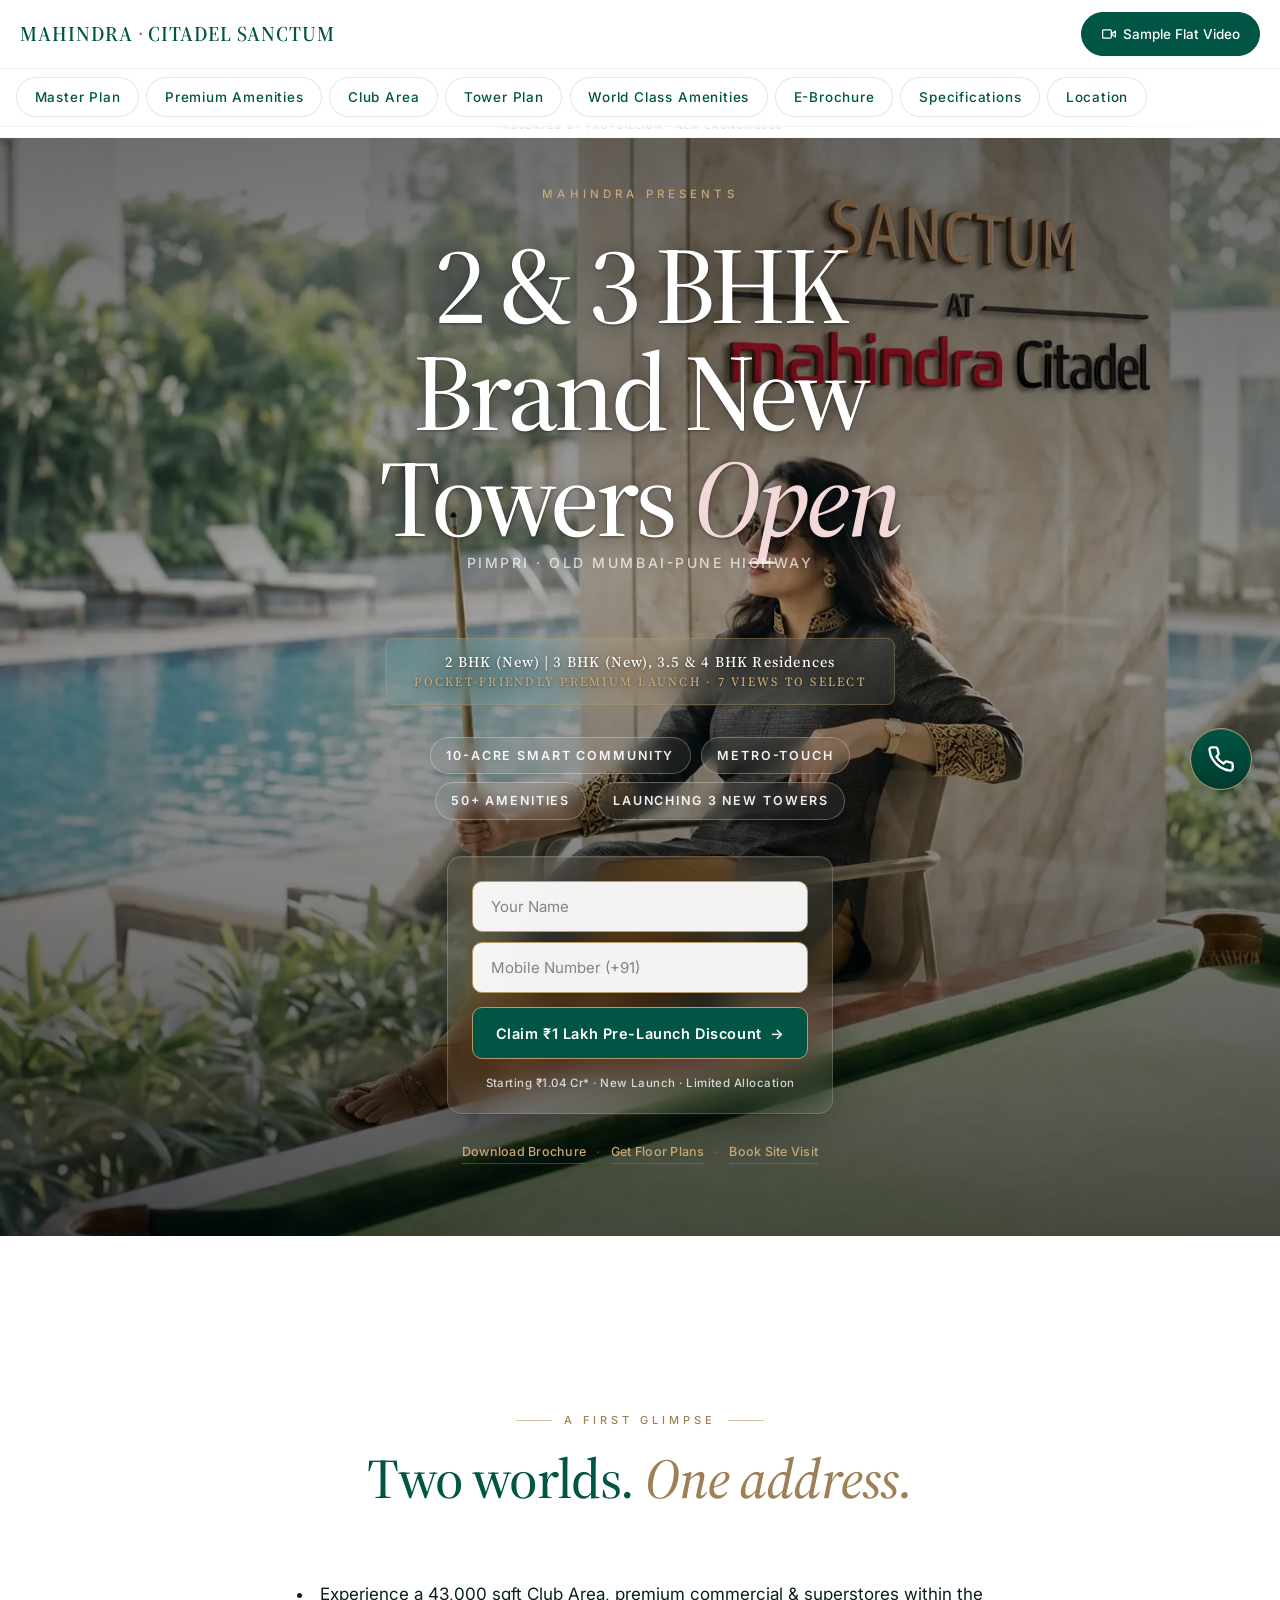
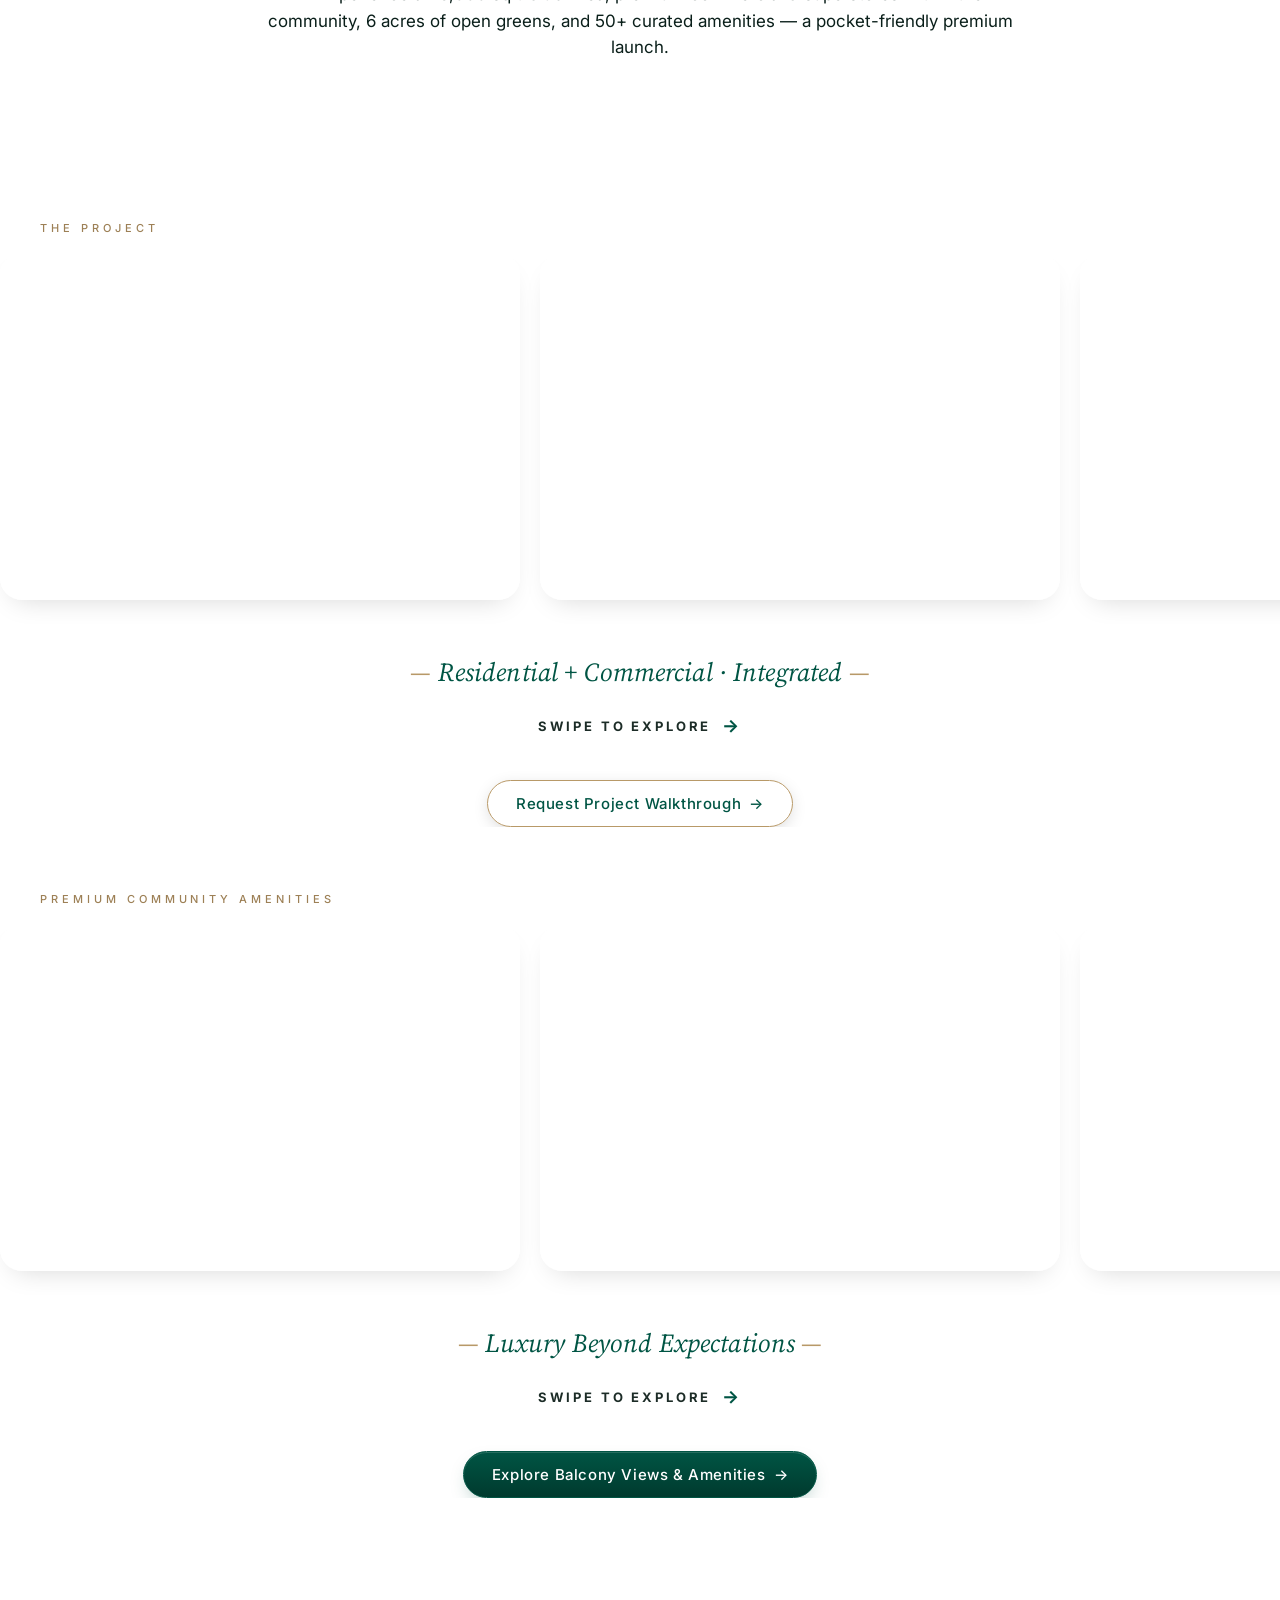
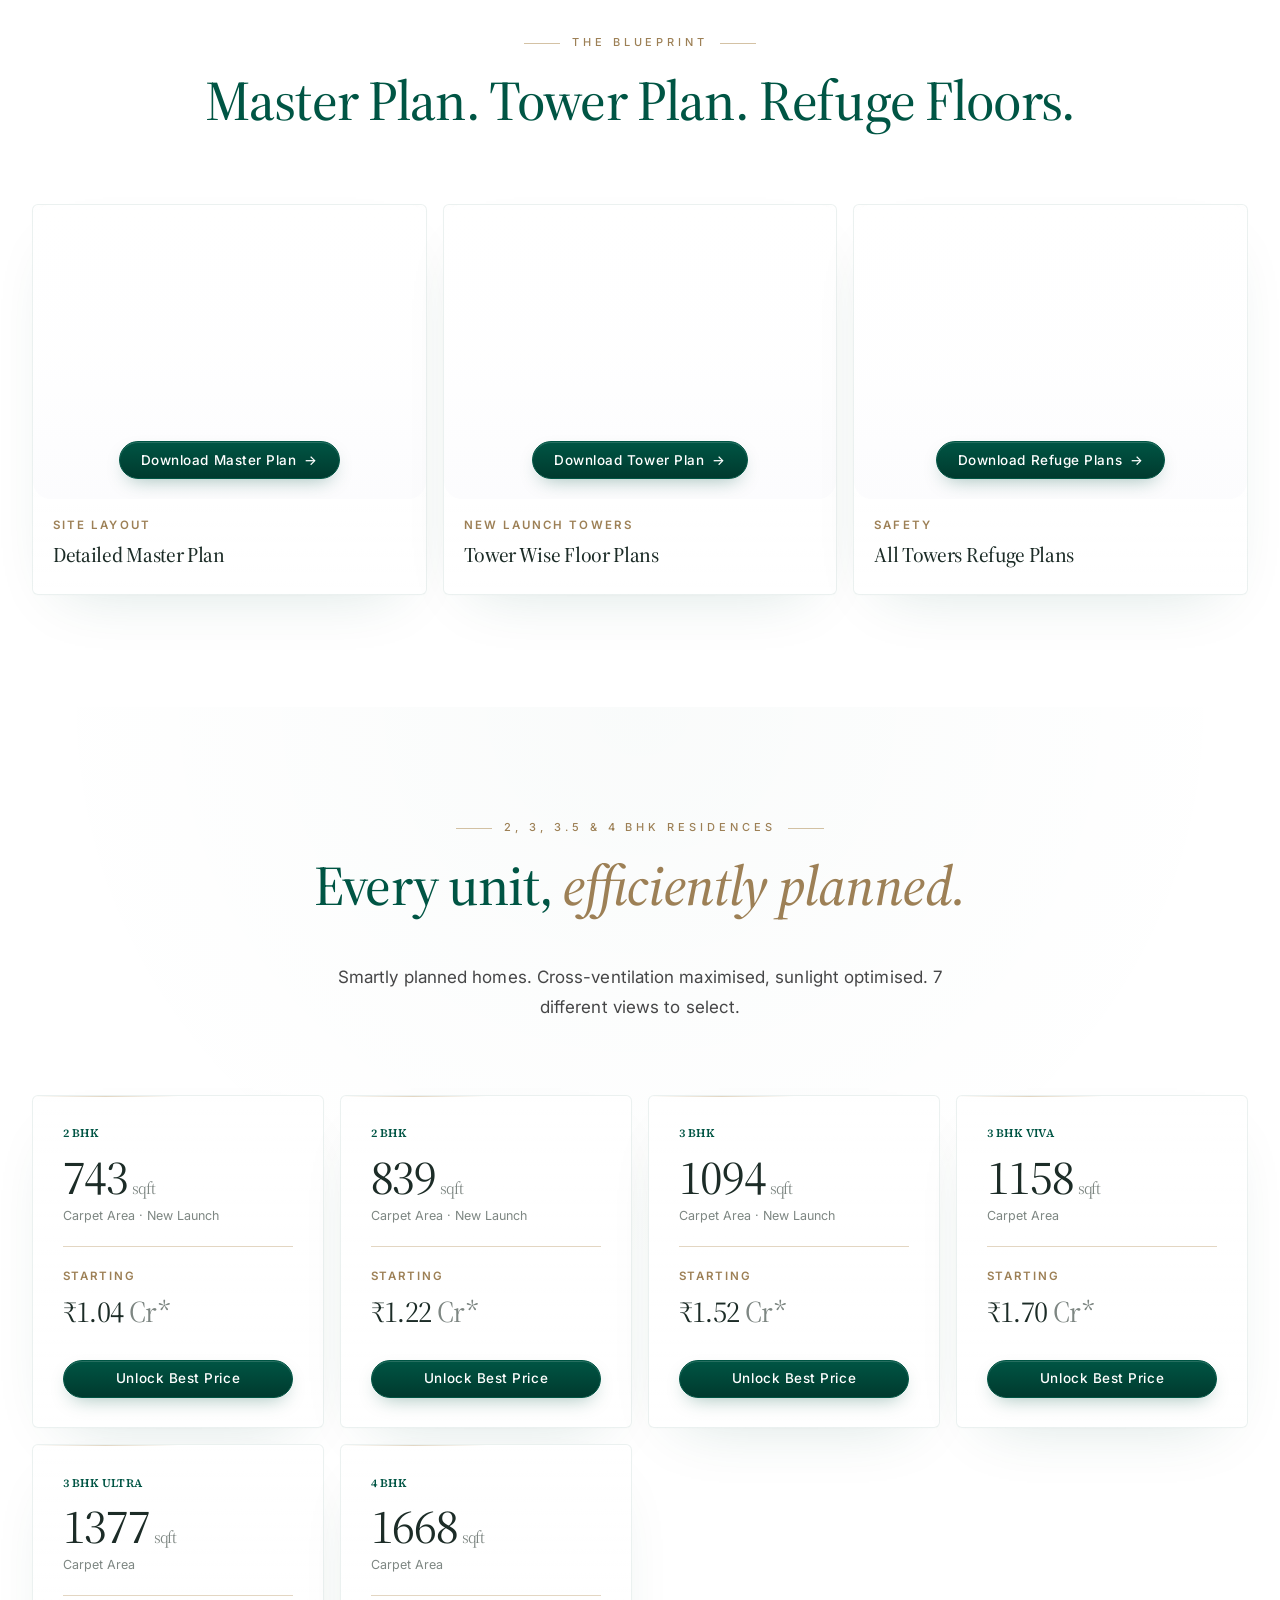
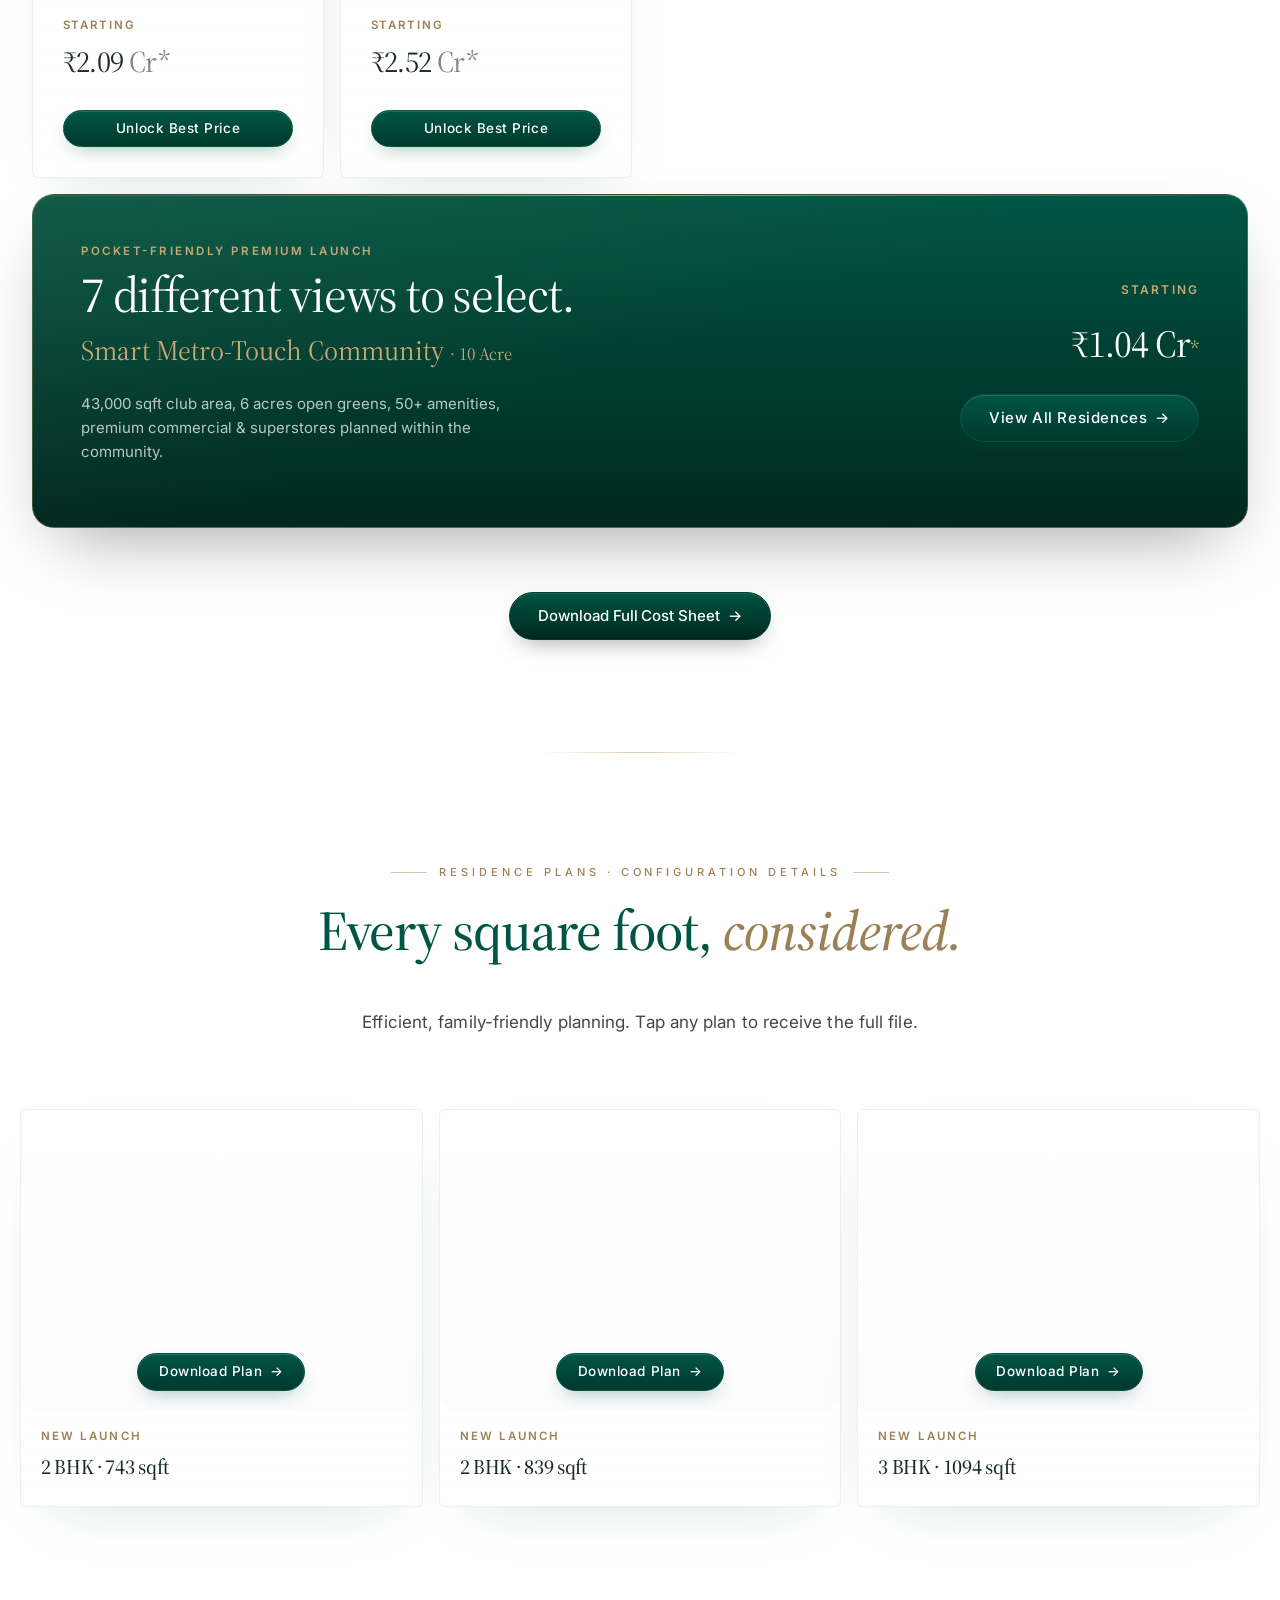
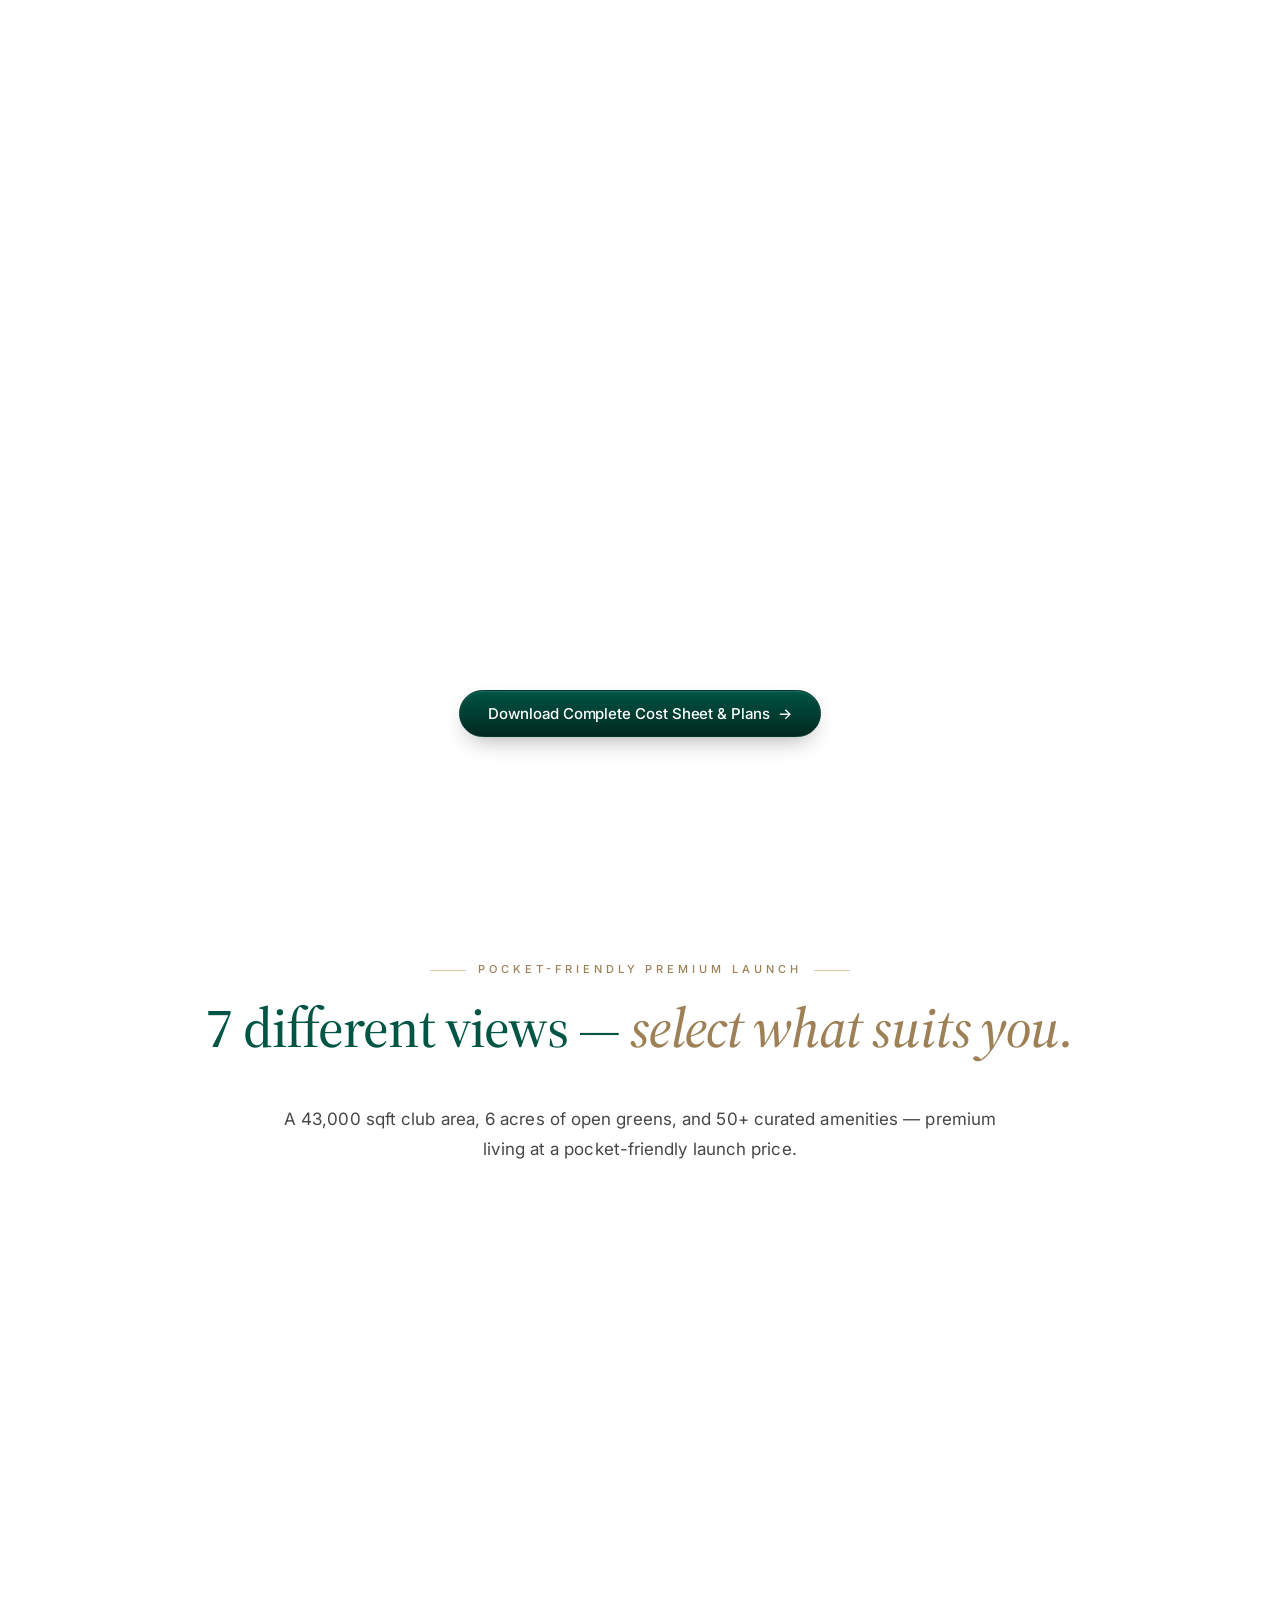
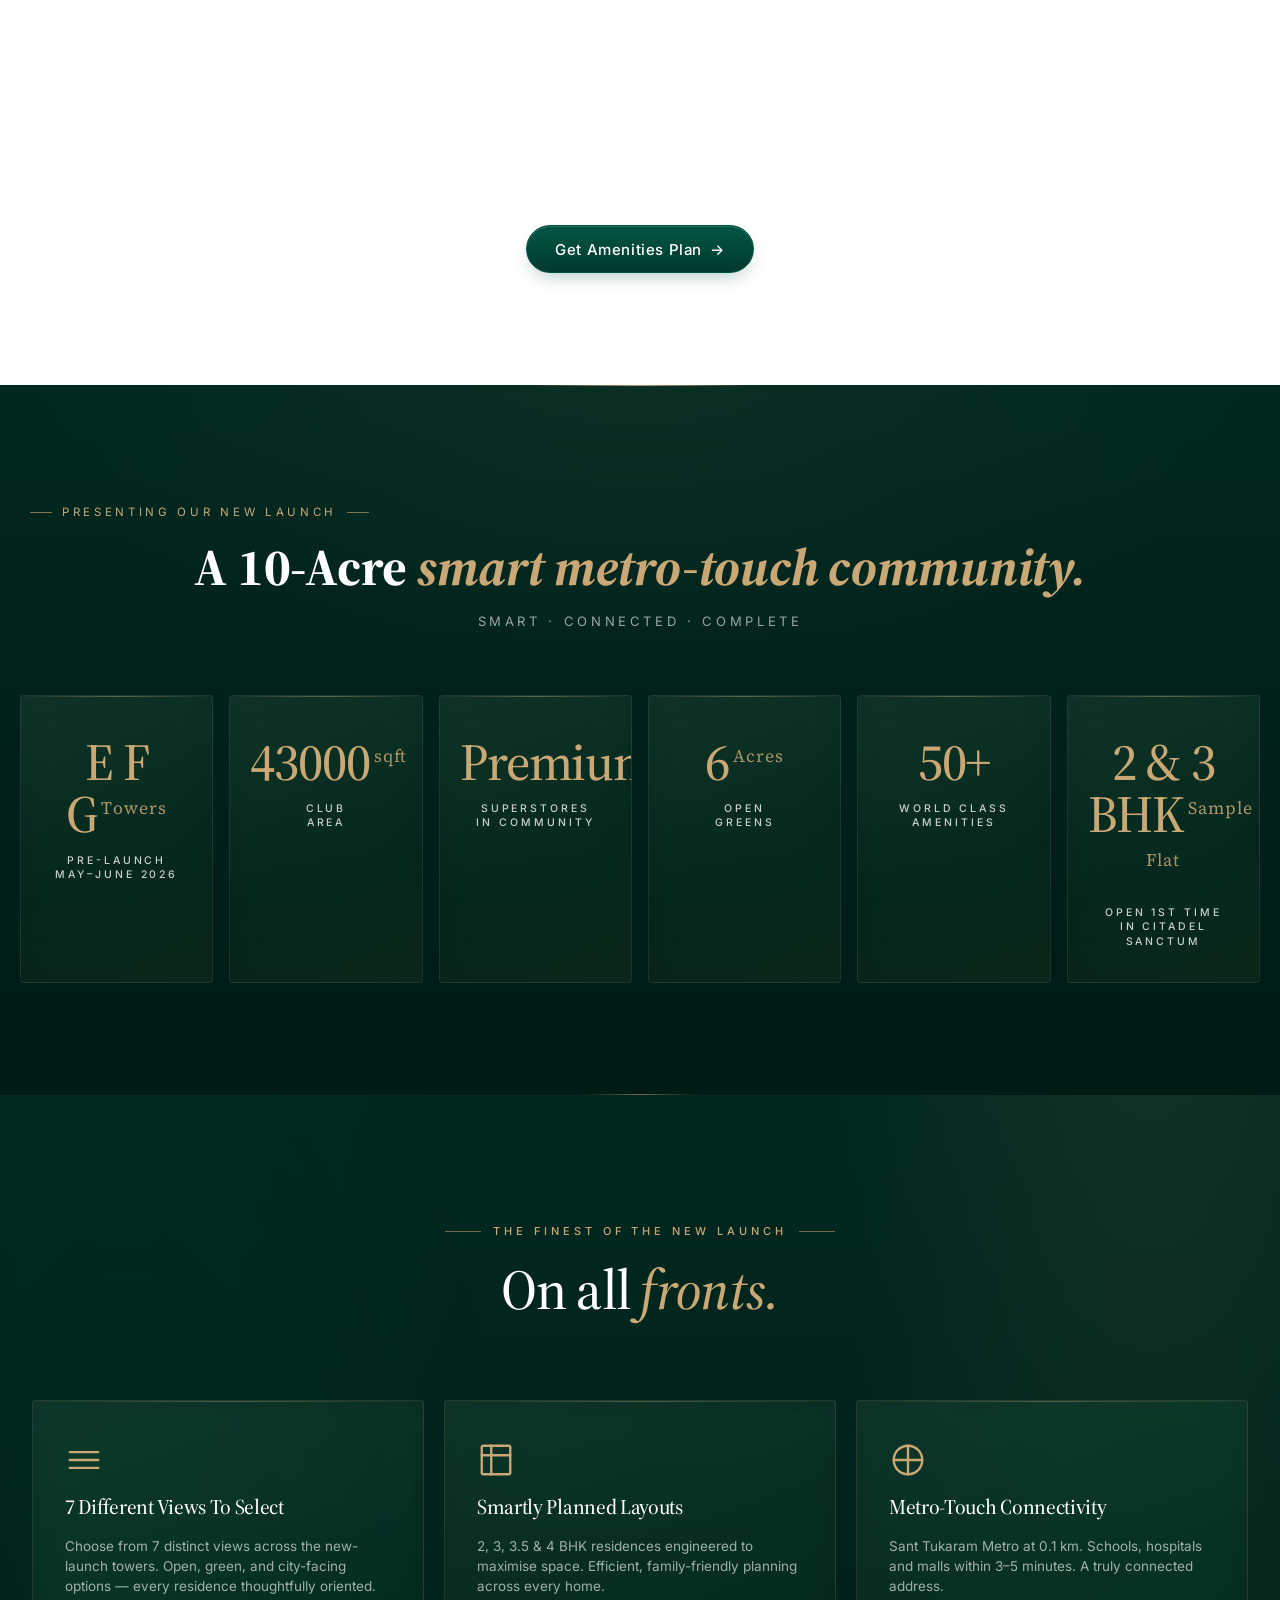
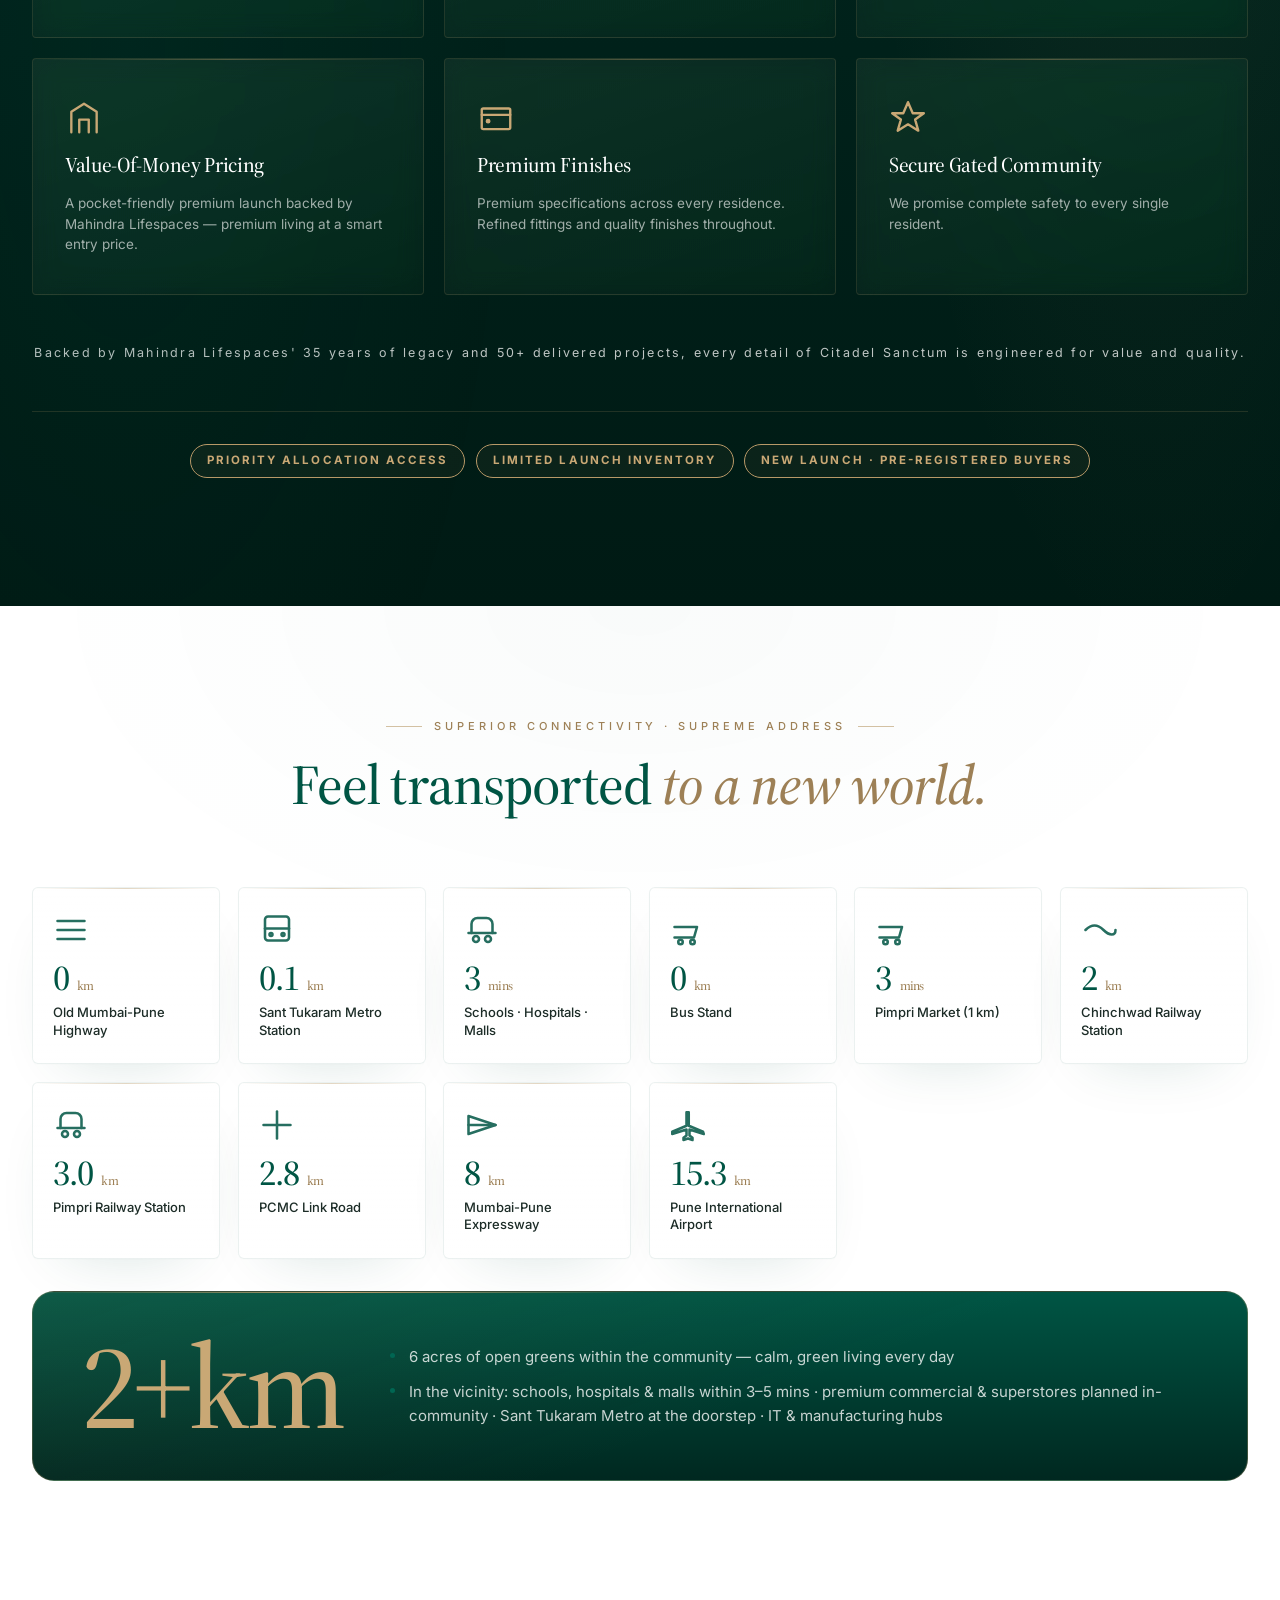
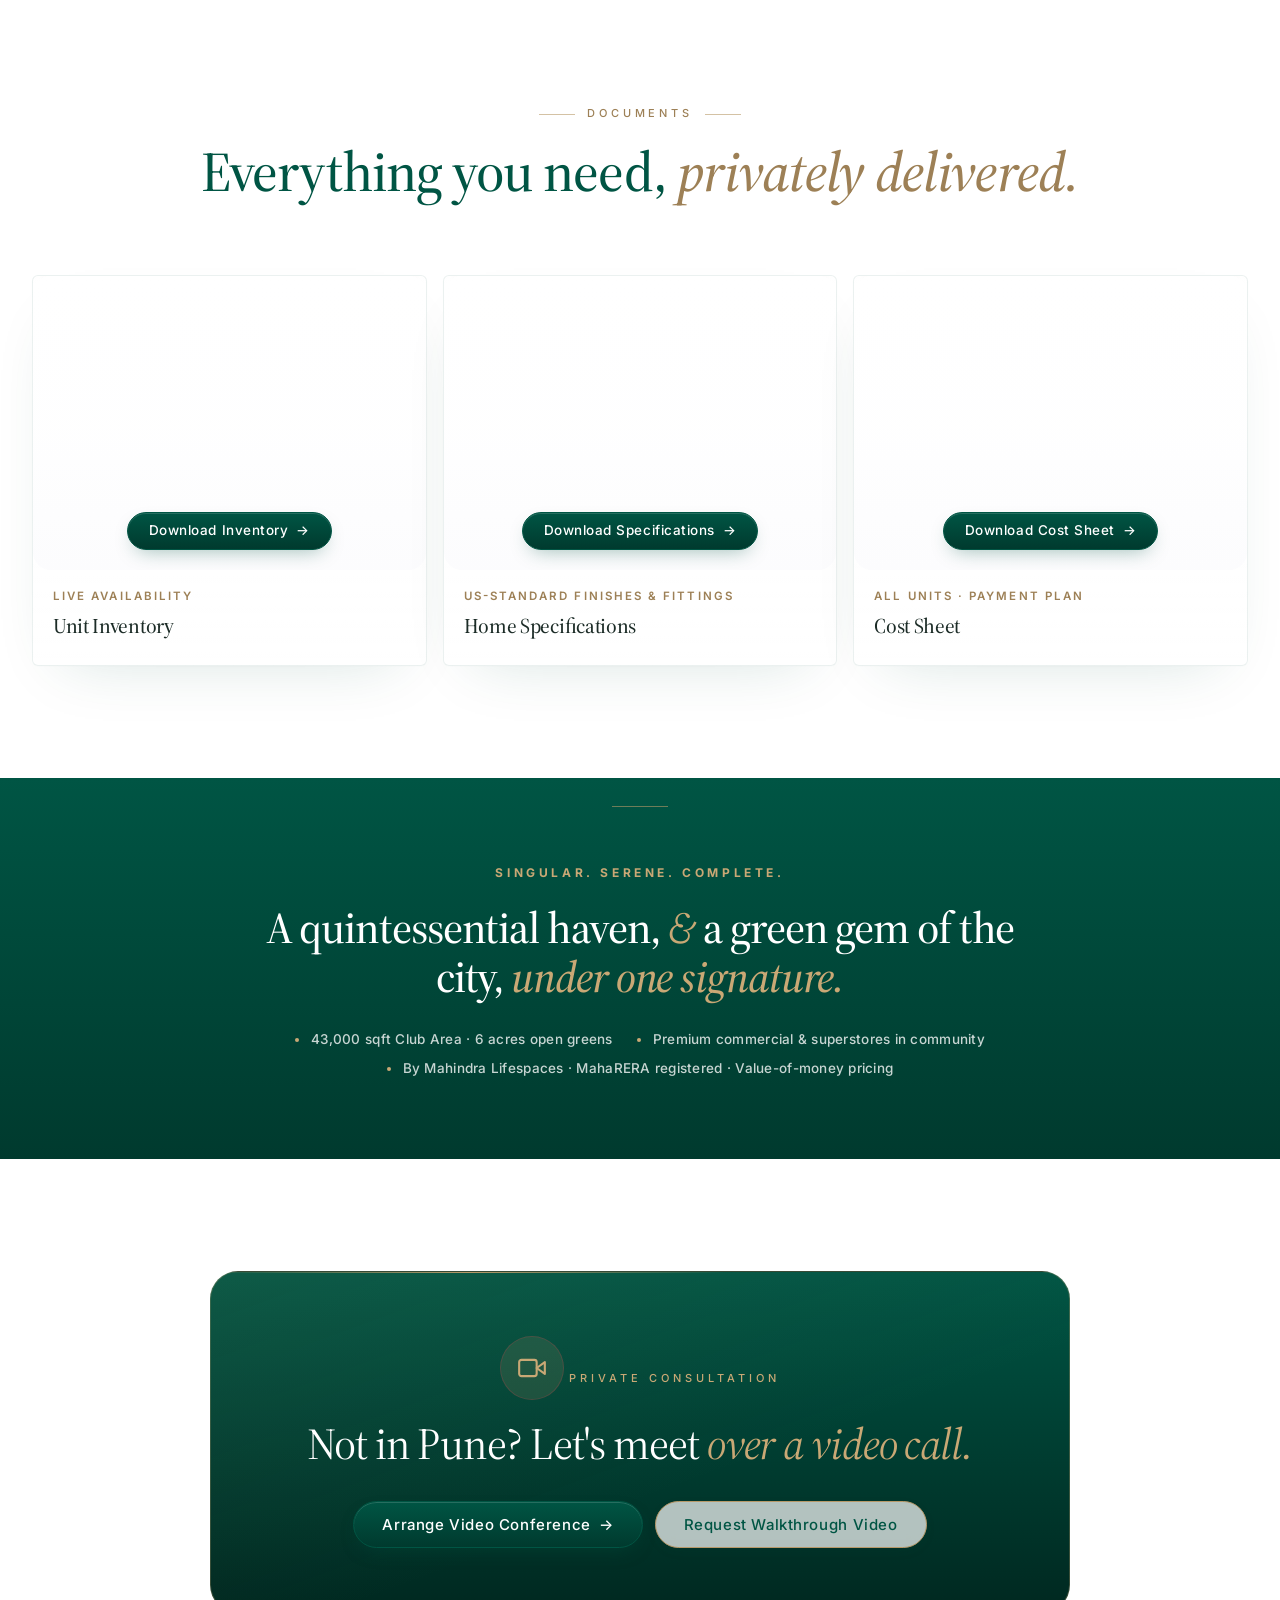
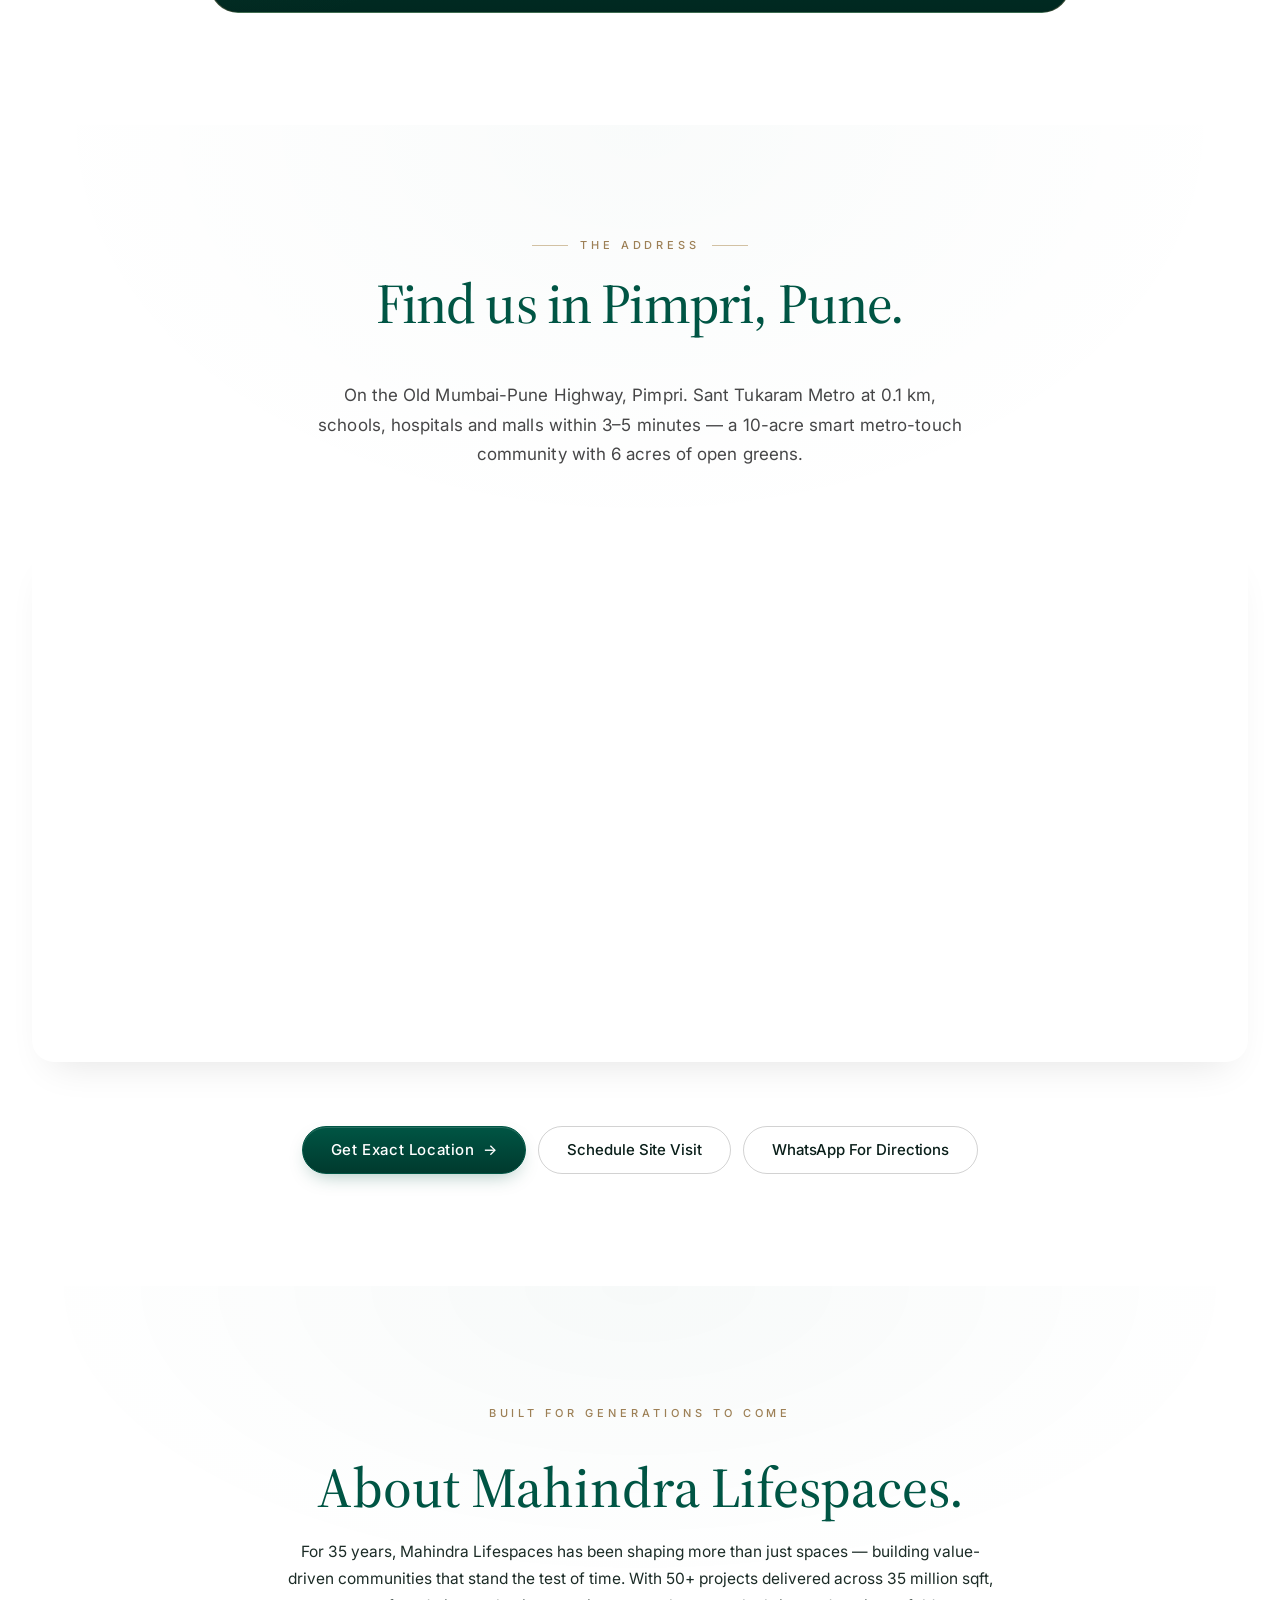
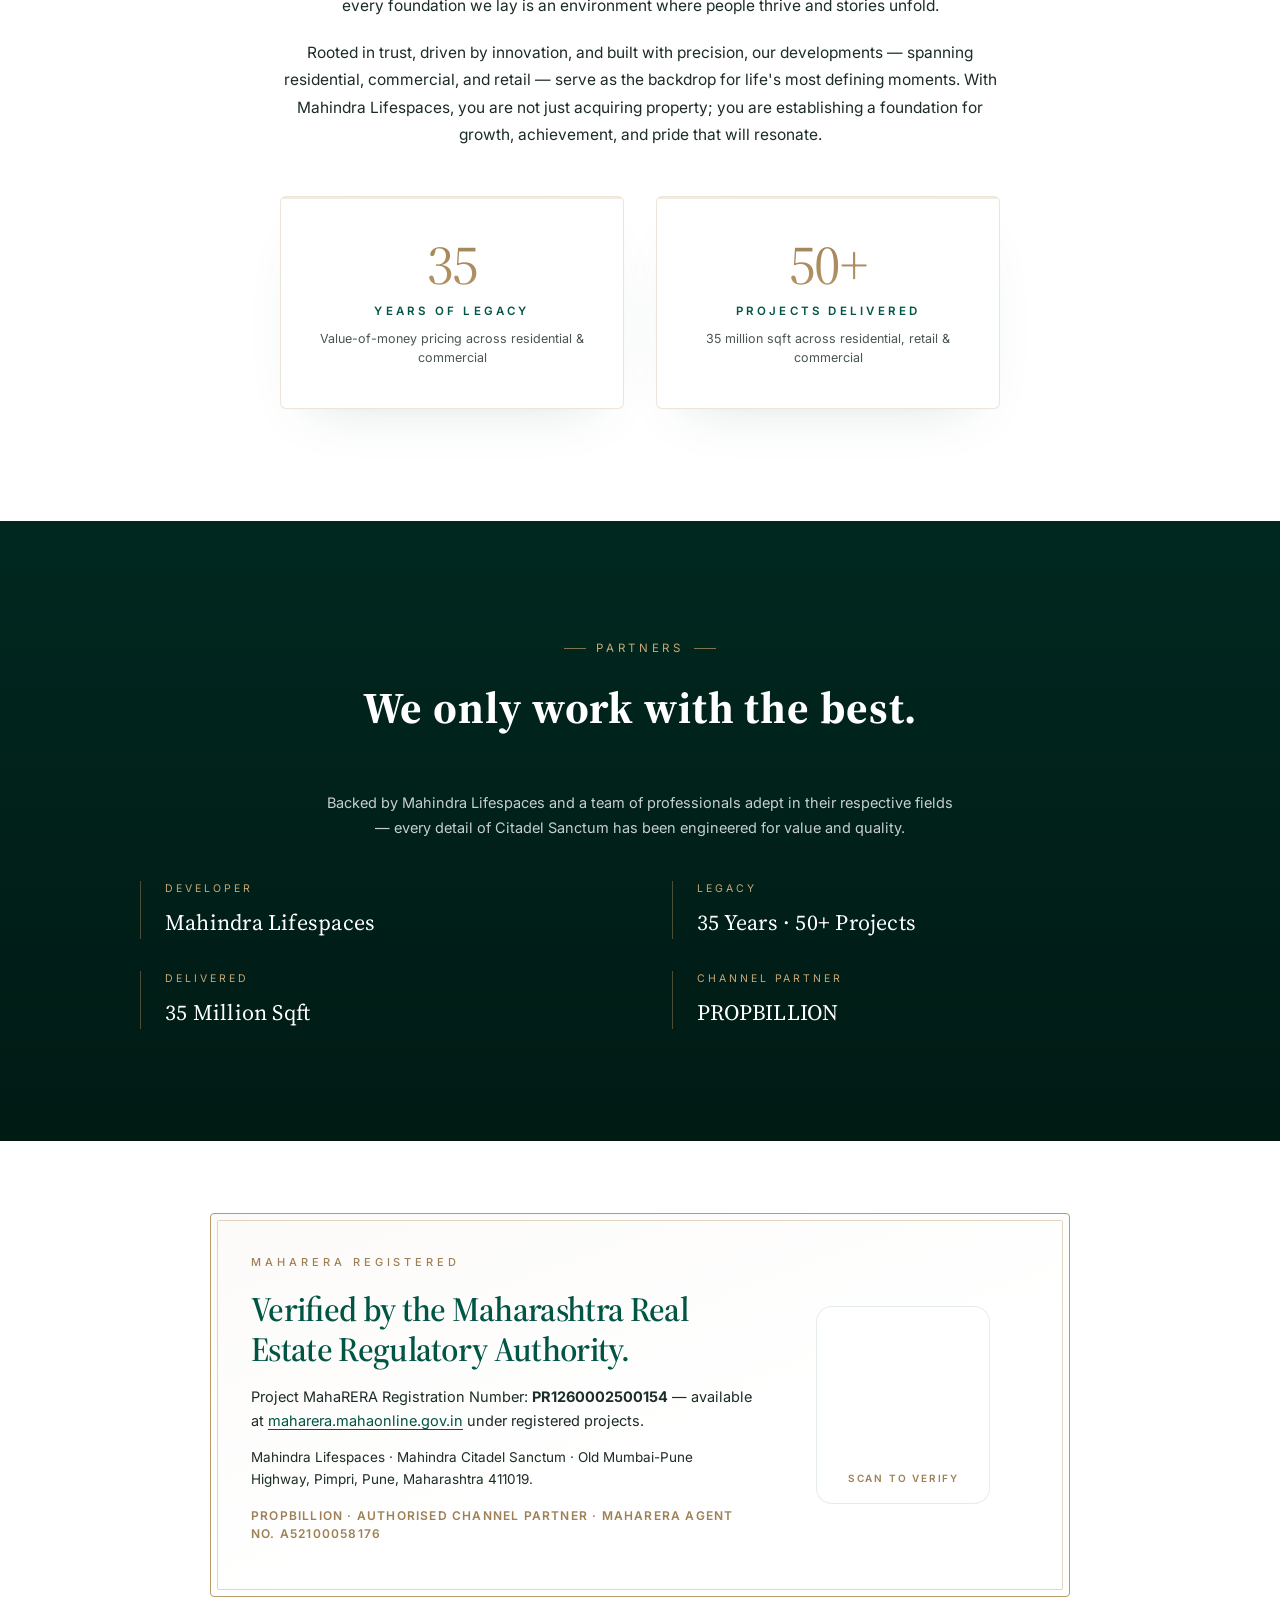
==== commit a8e5d5c8: "Update index.html" ====
--- a/index.html
+++ b/index.html
@@ -163,7 +163,7 @@
       <div class="ag-slide" data-caption="Premium Standard - Move with Class"><img src="gallery-4.webp" alt="The gardens" width="900" height="600" loading="lazy" decoding="async"></div>
       <div class="ag-slide" data-caption="A Skyline Composed For Eternity"><img src="gallery-5.webp" alt="The hour" width="900" height="600" loading="lazy" decoding="async"></div>
       <div class="ag-slide" data-caption="Value-Of-Money Pricing"><img src="gallery-8.webp" alt="The architecture" width="900" height="600" loading="lazy" decoding="async"></div>
-      <div class="ag-slide" data-caption="A Metro-Touch Address><img src="gallery-10.webp" alt="The promenade" width="900" height="600" loading="lazy" decoding="async"></div>
+      <div class="ag-slide" data-caption="A Metro-Touch Address>"gallery-10.webp" alt="The promenade" width="900" height="600" loading="lazy" decoding="async"></div>
     </div>
     <div class="ag-caption-rail" data-caption-rail></div>
     <div class="ag-hint"><span>Swipe to explore</span> <span class="ag-arrow">→</span></div>
@@ -192,7 +192,7 @@
     <div class="ag-caption-rail" data-caption-rail></div>
     <div class="ag-hint"><span>Swipe to explore</span> <span class="ag-arrow">→</span></div>
     <div class="gallery-cta-wrap">
-      <a href="https://wa.me/918857090799?text=Send%20me%20the%20Mahindra%20Citadel%20Sanctum%20premium%20amenities%20deck" target="_blank" rel="noopener" class="btn btn-glass-brand">Explore Amenities <span>→</span></a>
+      <a href="https://wa.me/918857090799?text=Send%20me%20the%20Mahindra%20Citadel%20Sanctum%20premium%20amenities%20deck" target="_blank" rel="noopener" class="btn btn-glass-brand">Explore Balcony Views & Amenities <span>→</span></a>
     </div>
   </div>
 
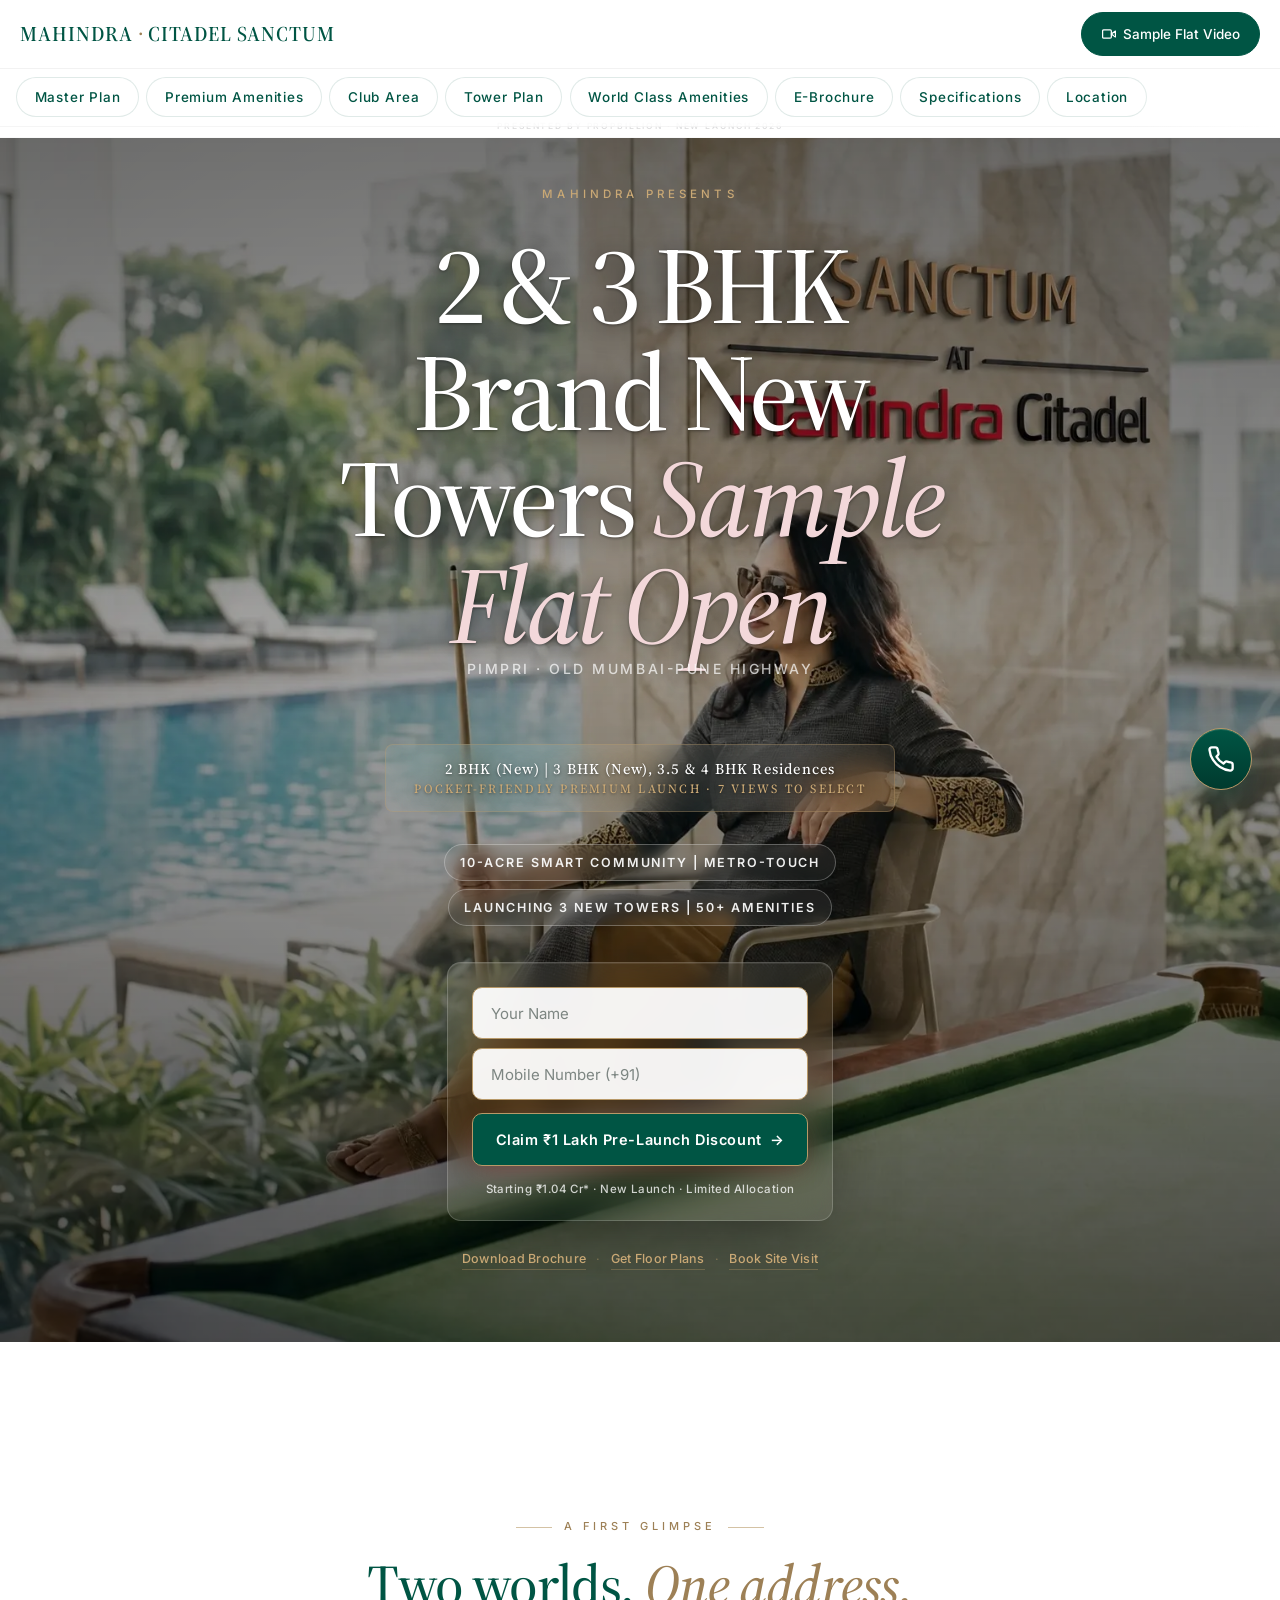
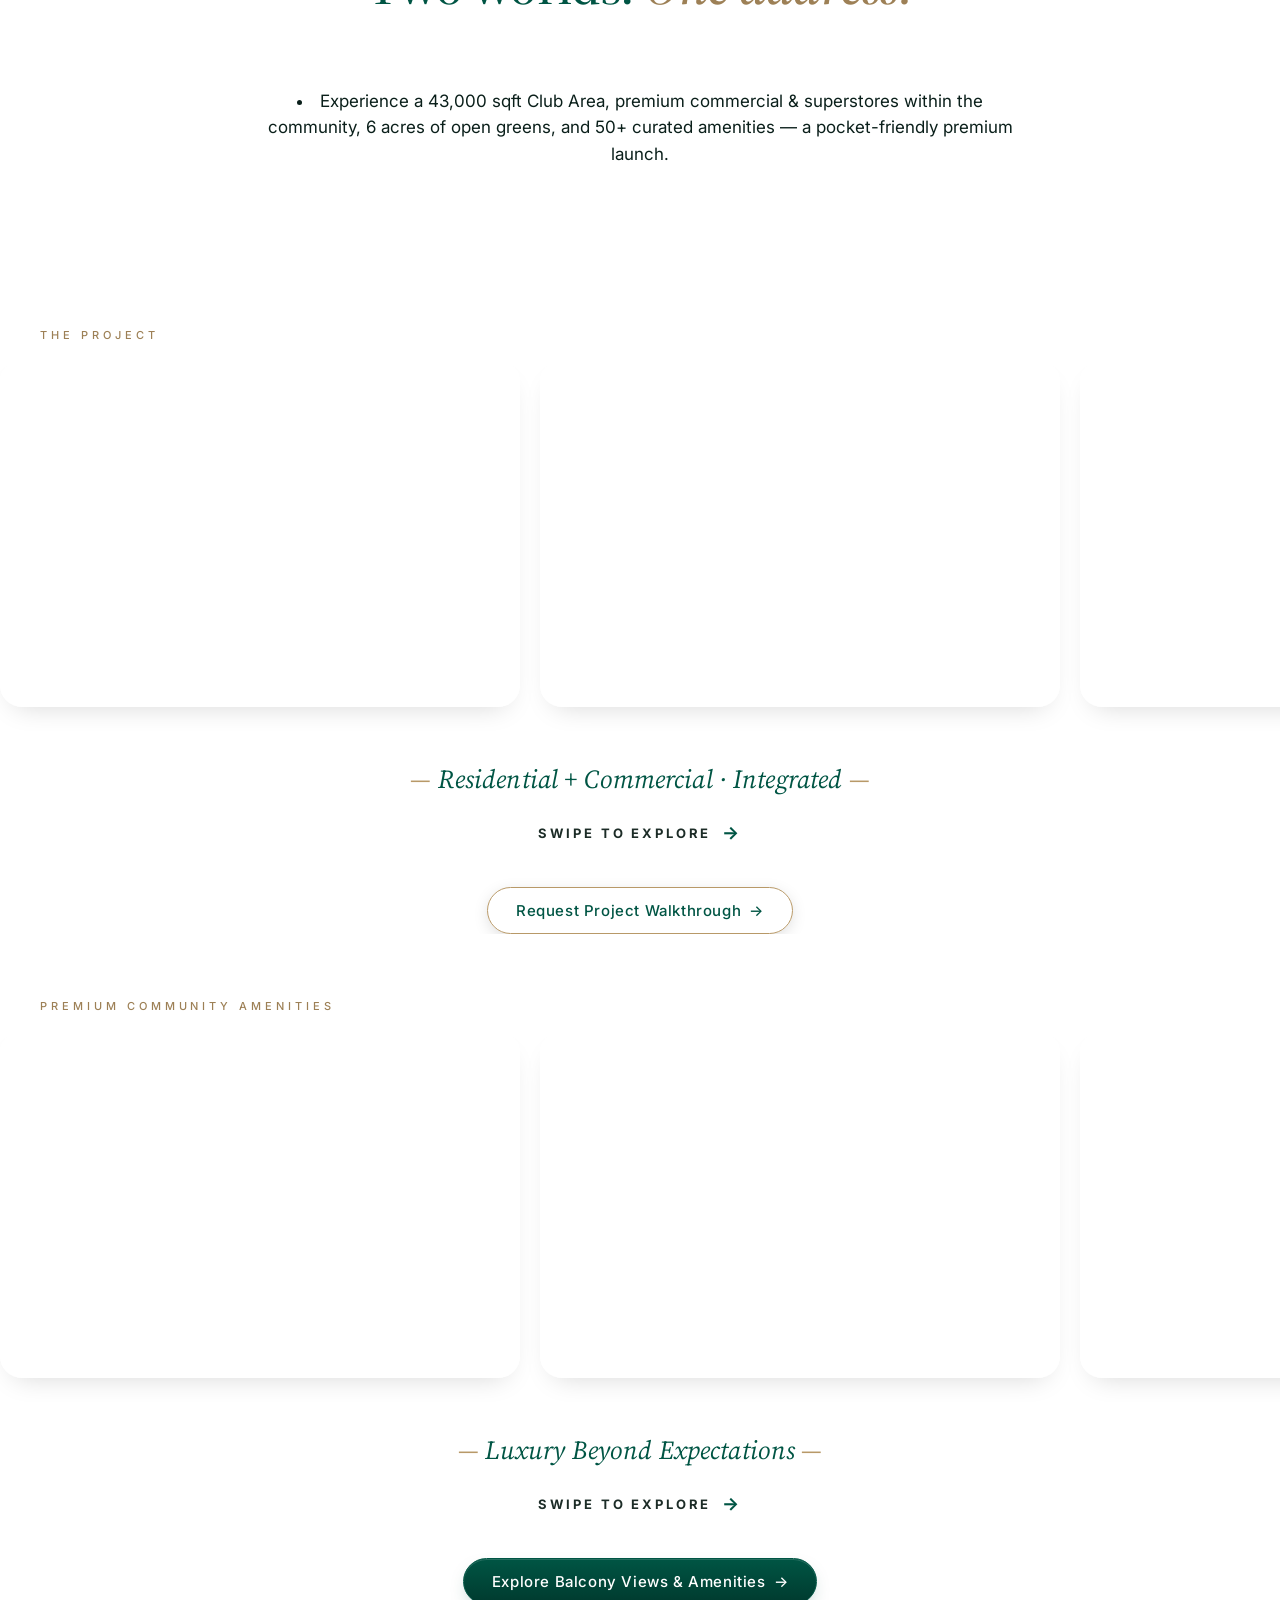
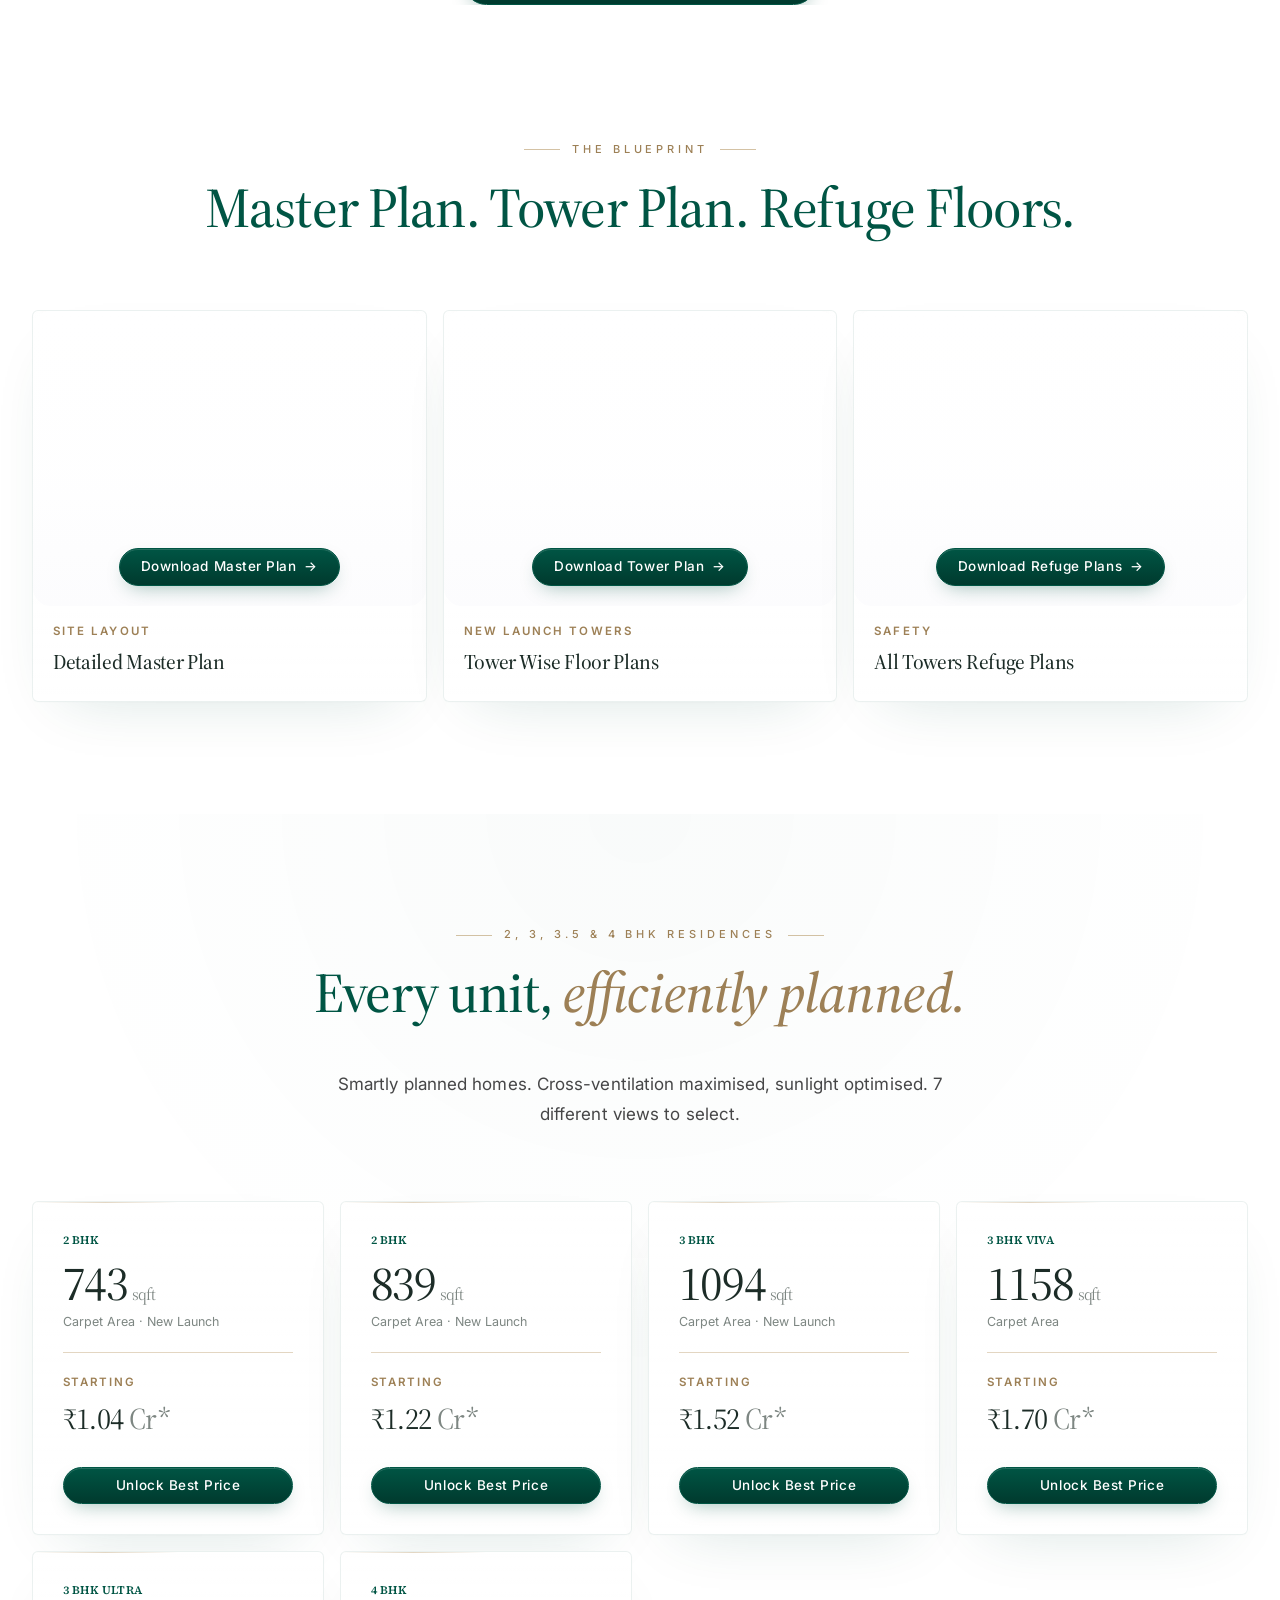
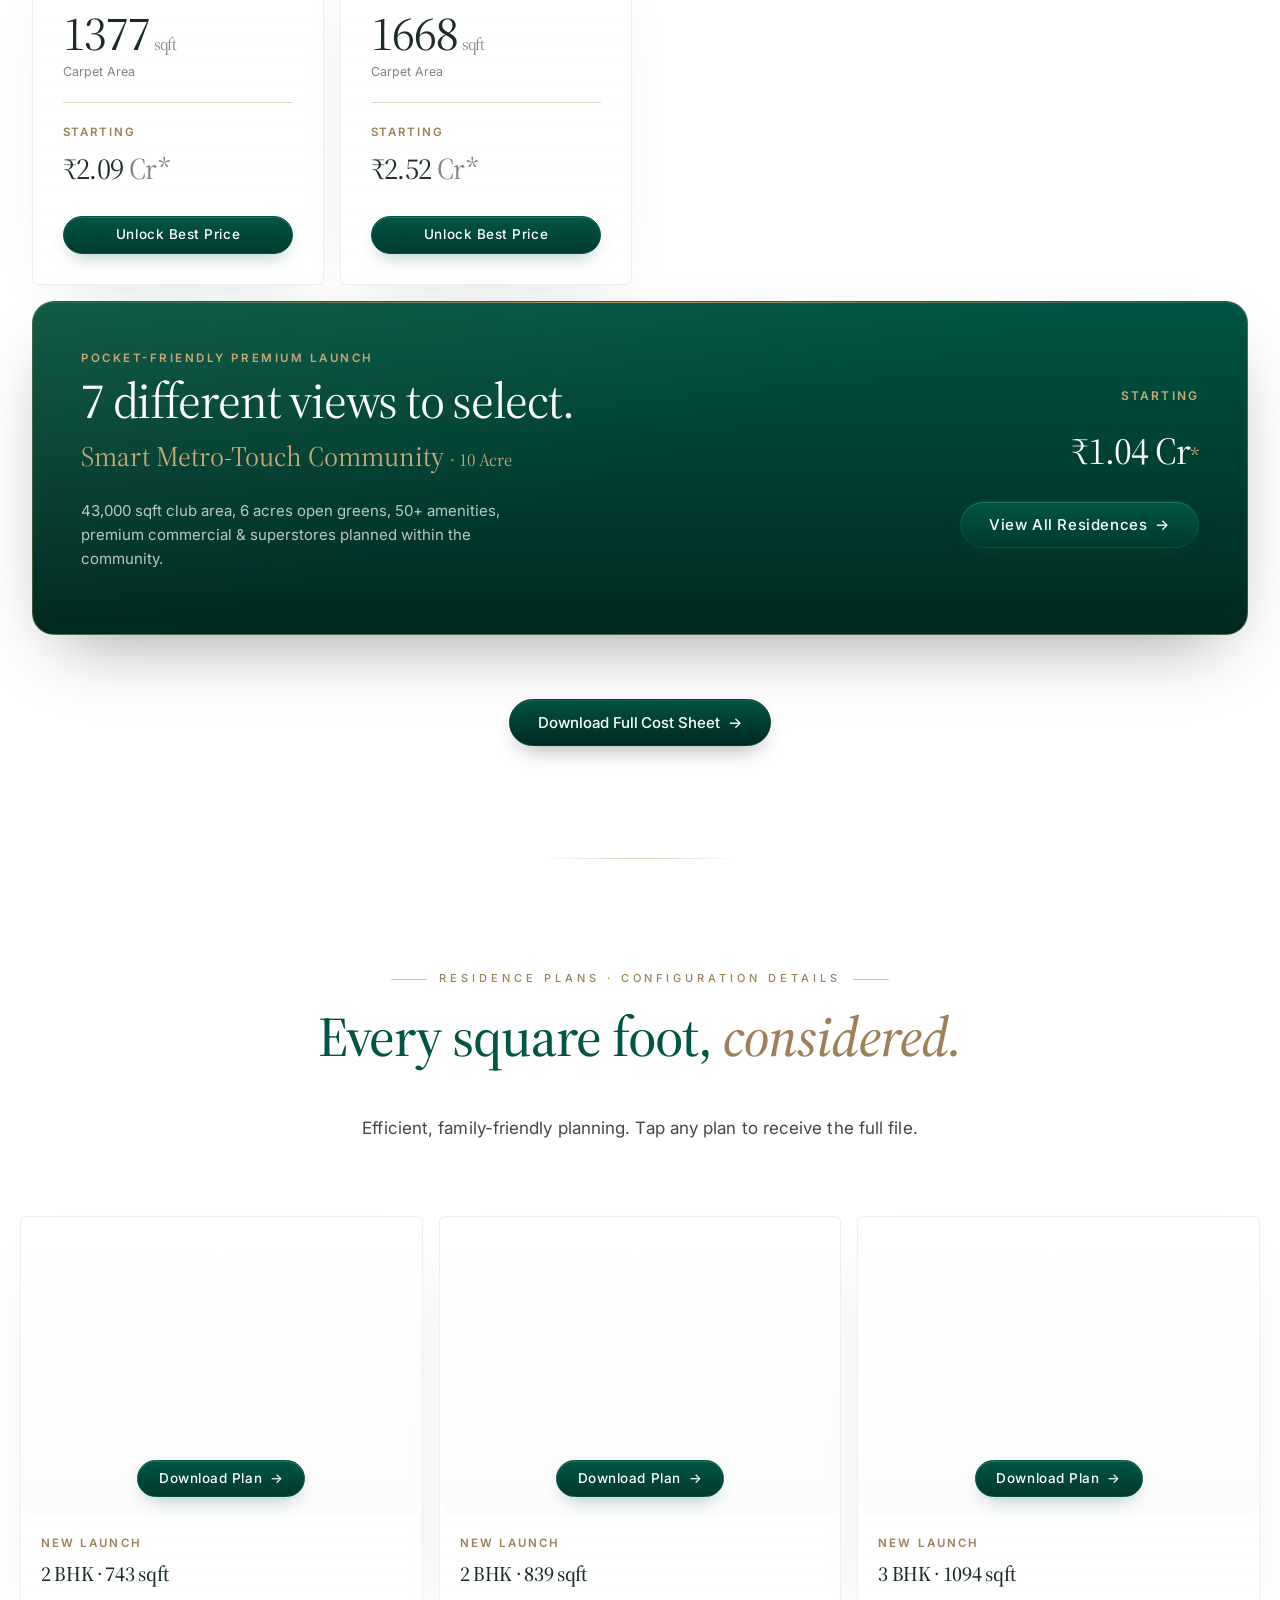
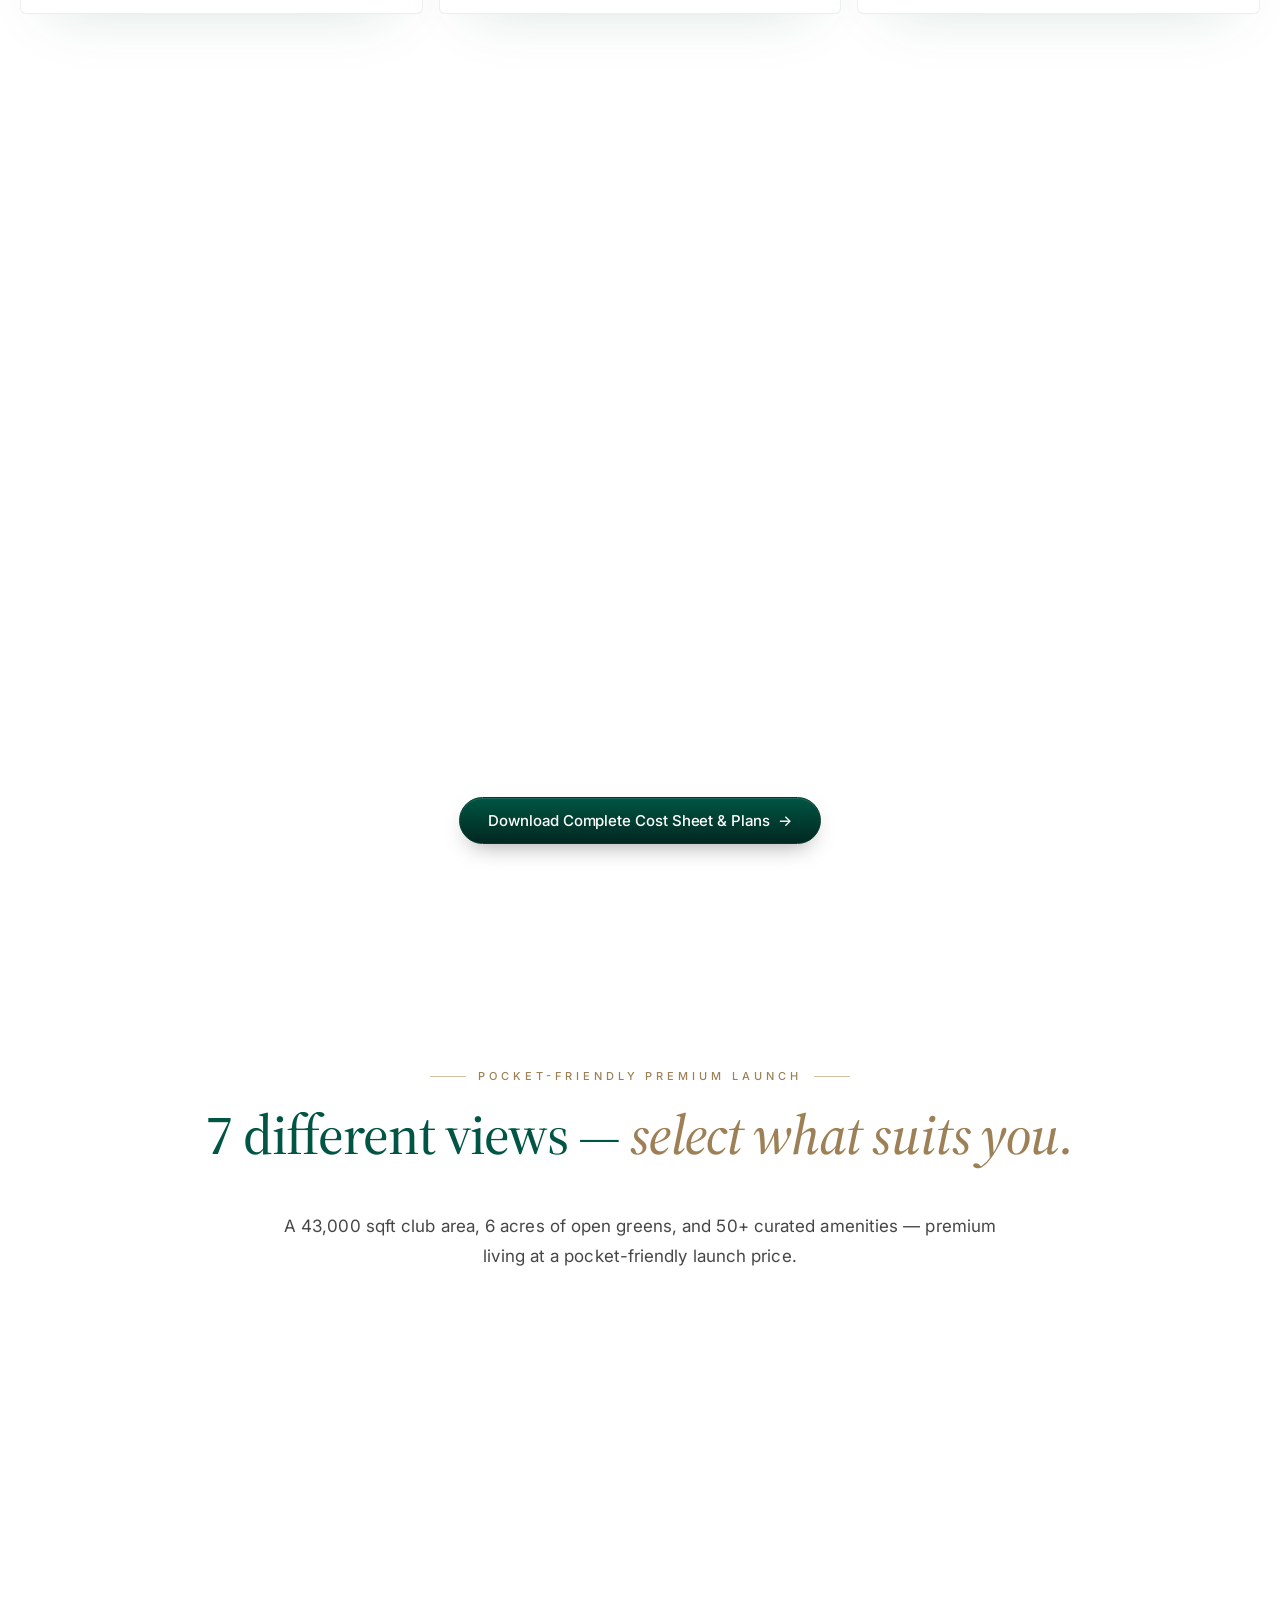
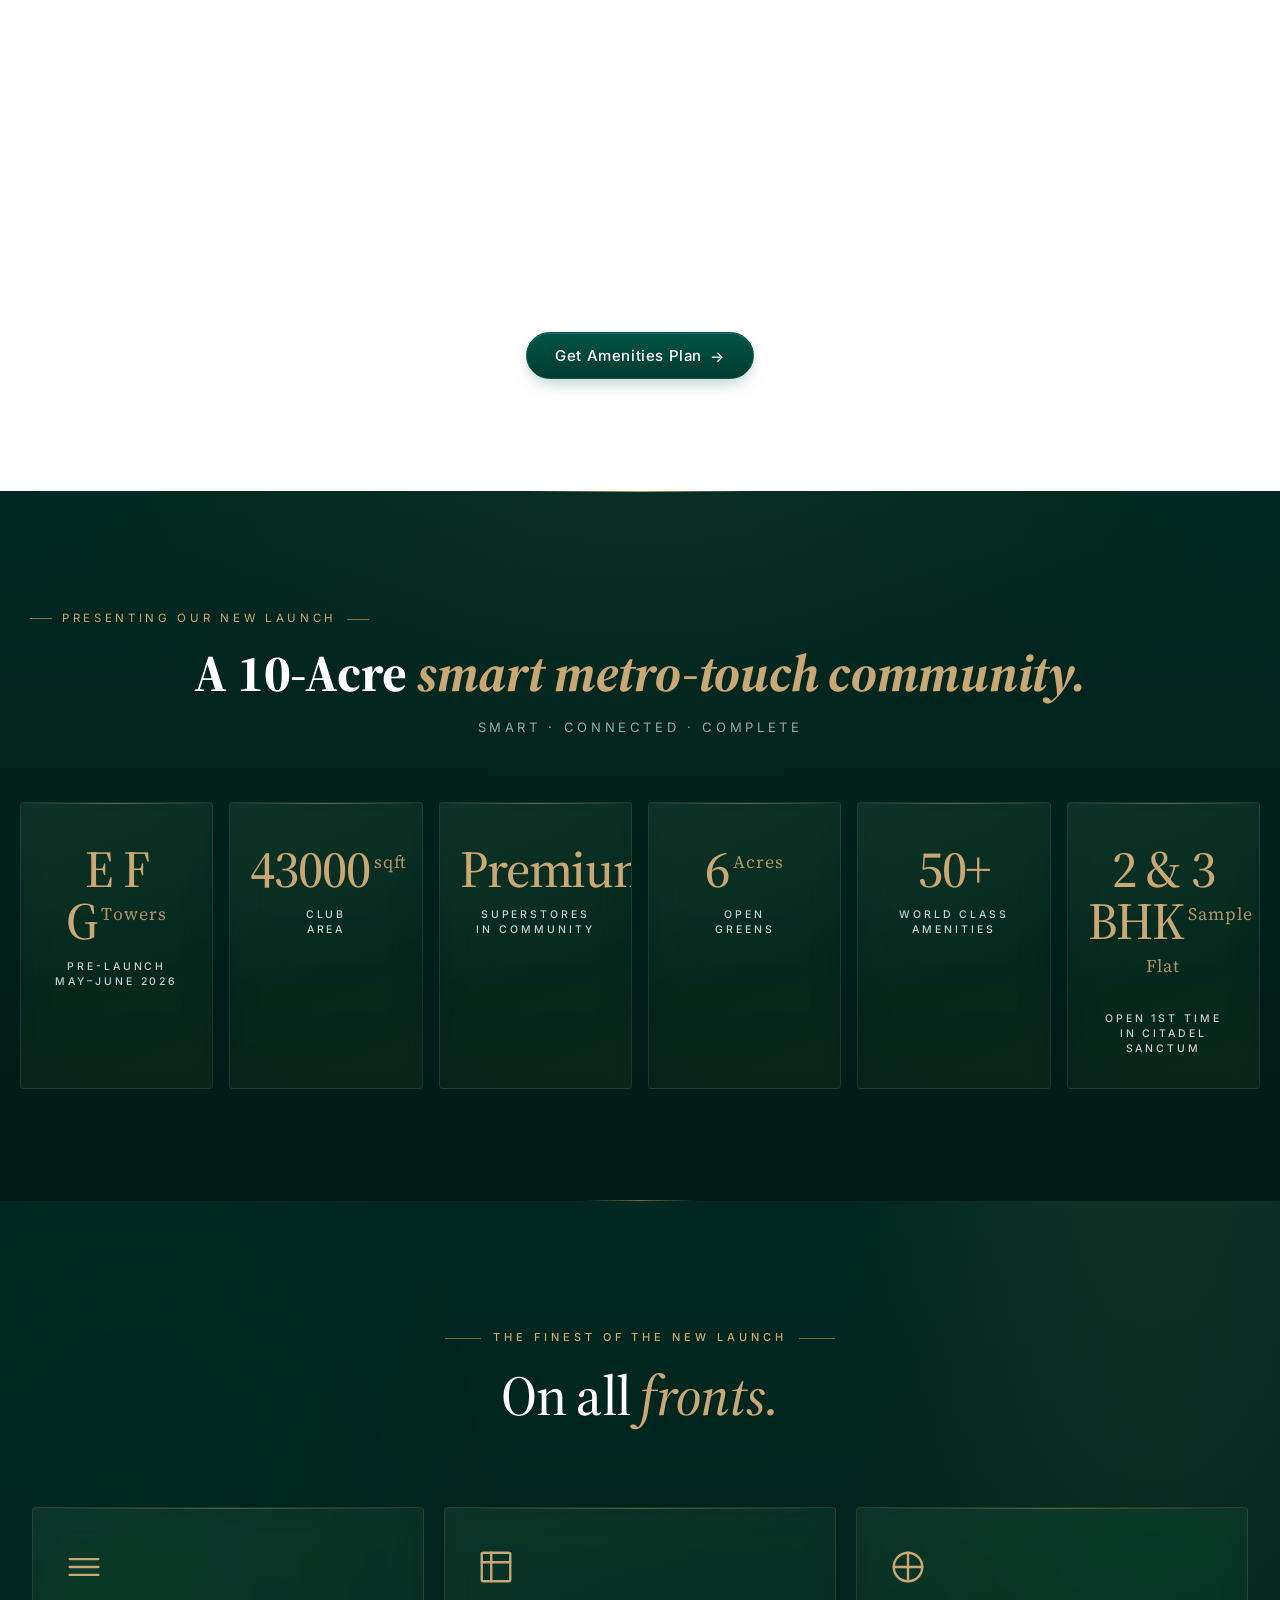
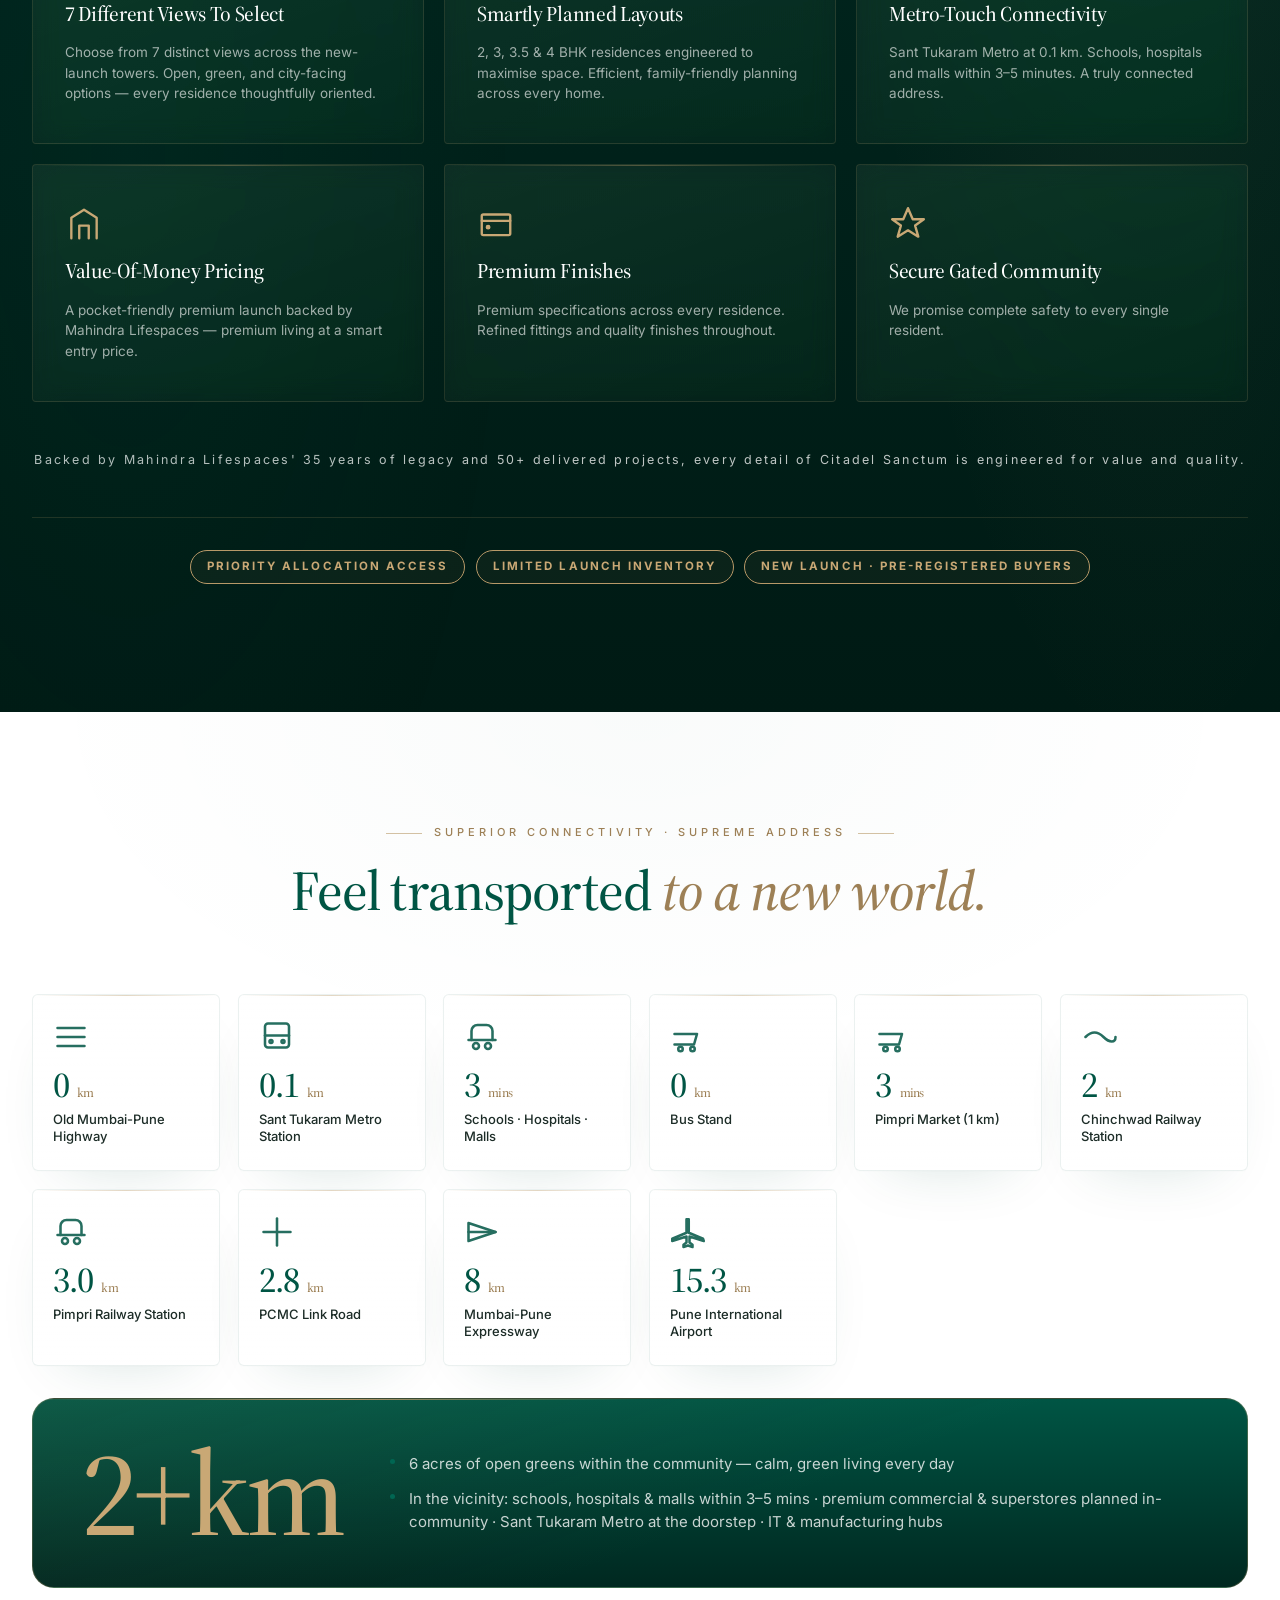
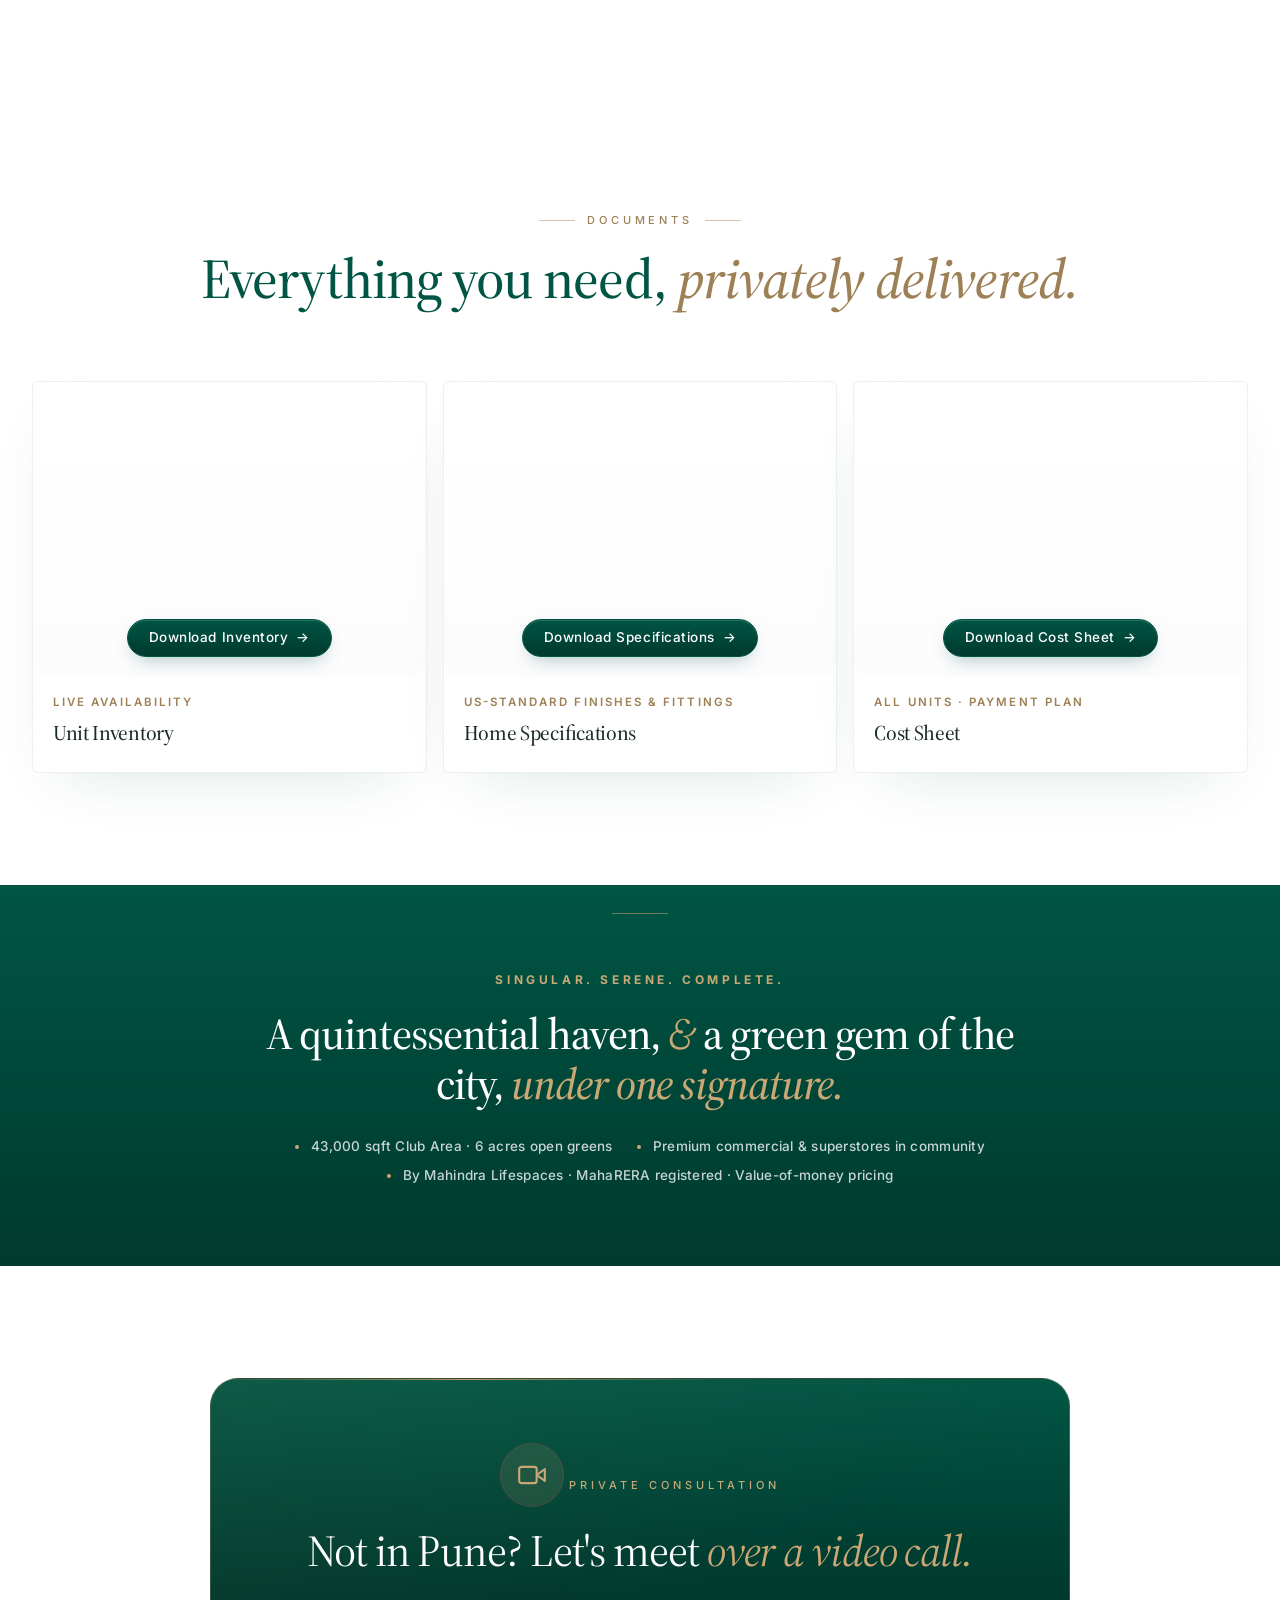
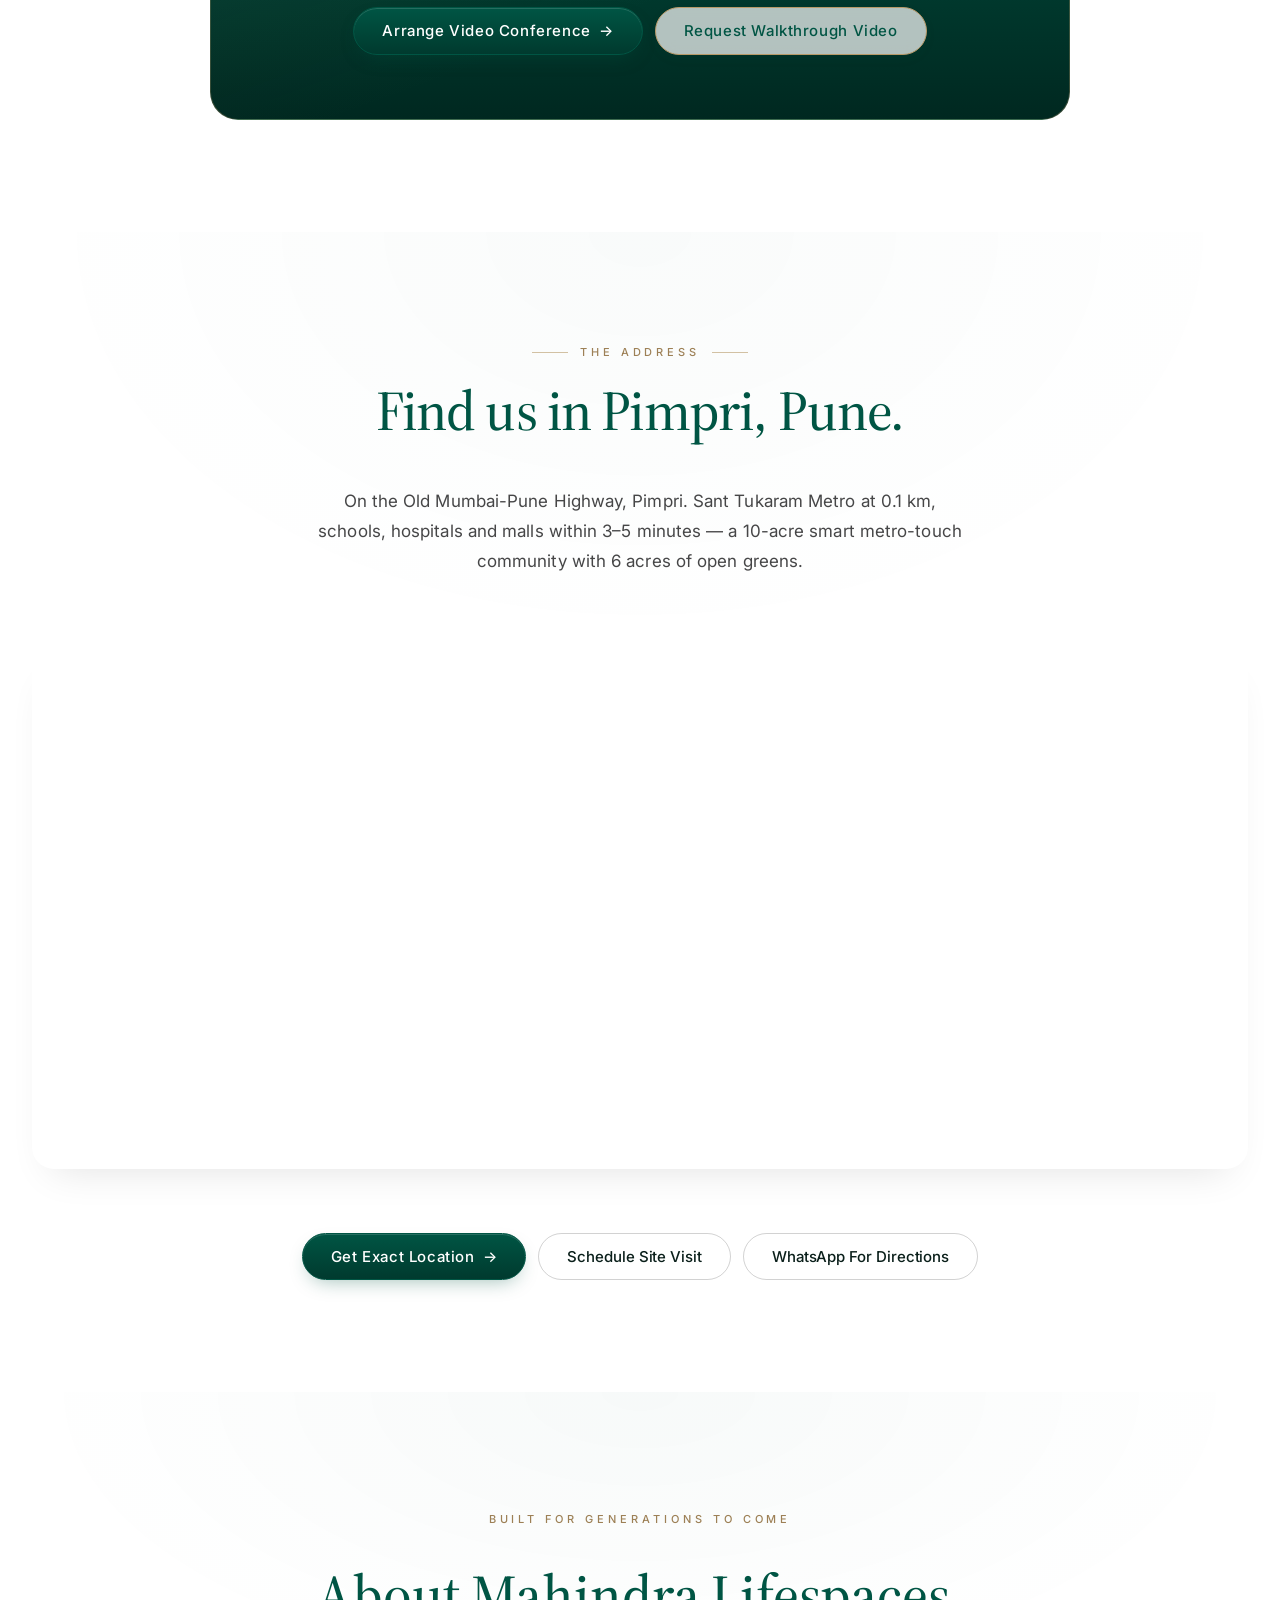
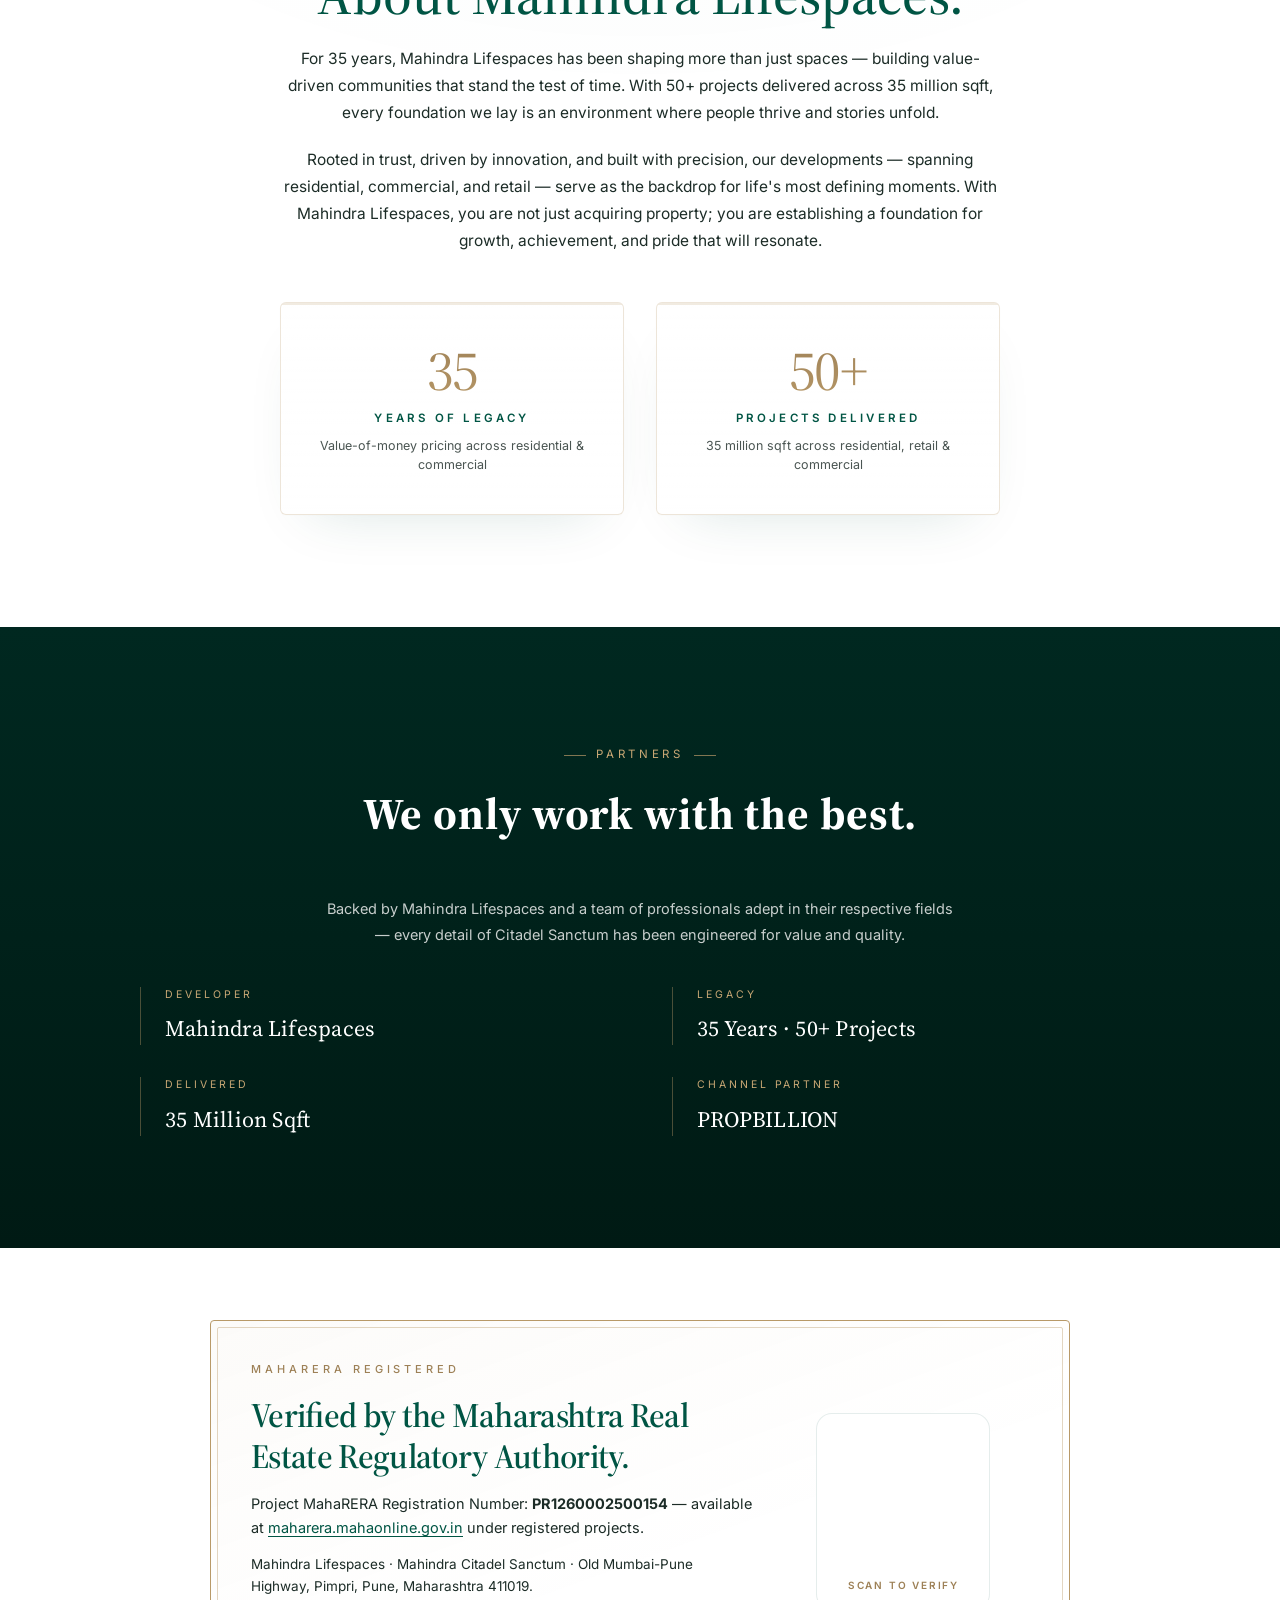
==== commit d8d96444: "Update index.html" ====
--- a/index.html
+++ b/index.html
@@ -98,7 +98,7 @@
     <span class="hero-presents reveal">Mahindra Presents</span>
 
     <h1 class="hero-mainline reveal reveal-d1">
-      2 & 3 BHK Brand New Towers <em>Open</em>
+      2 & 3 BHK Brand New Towers <em> Sample Flat Open</em>
     </h1>
 
 
@@ -111,10 +111,8 @@
 </p>
 
     <ul class="hero-usp-strip reveal reveal-d3">
-      <li>10-Acre Smart Community</li>
-      <li>Metro-Touch</li>
-      <li>50+ Amenities</li>
-      <li>LAUNCHING 3 NEW TOWERS</li>
+      <li>10-Acre Smart Community | Metro-Touch</li>
+      <li>LAUNCHING 3 NEW TOWERS | 50+ Amenities</li>
     </ul>
 
     <!-- INLINE HERO FORM -->
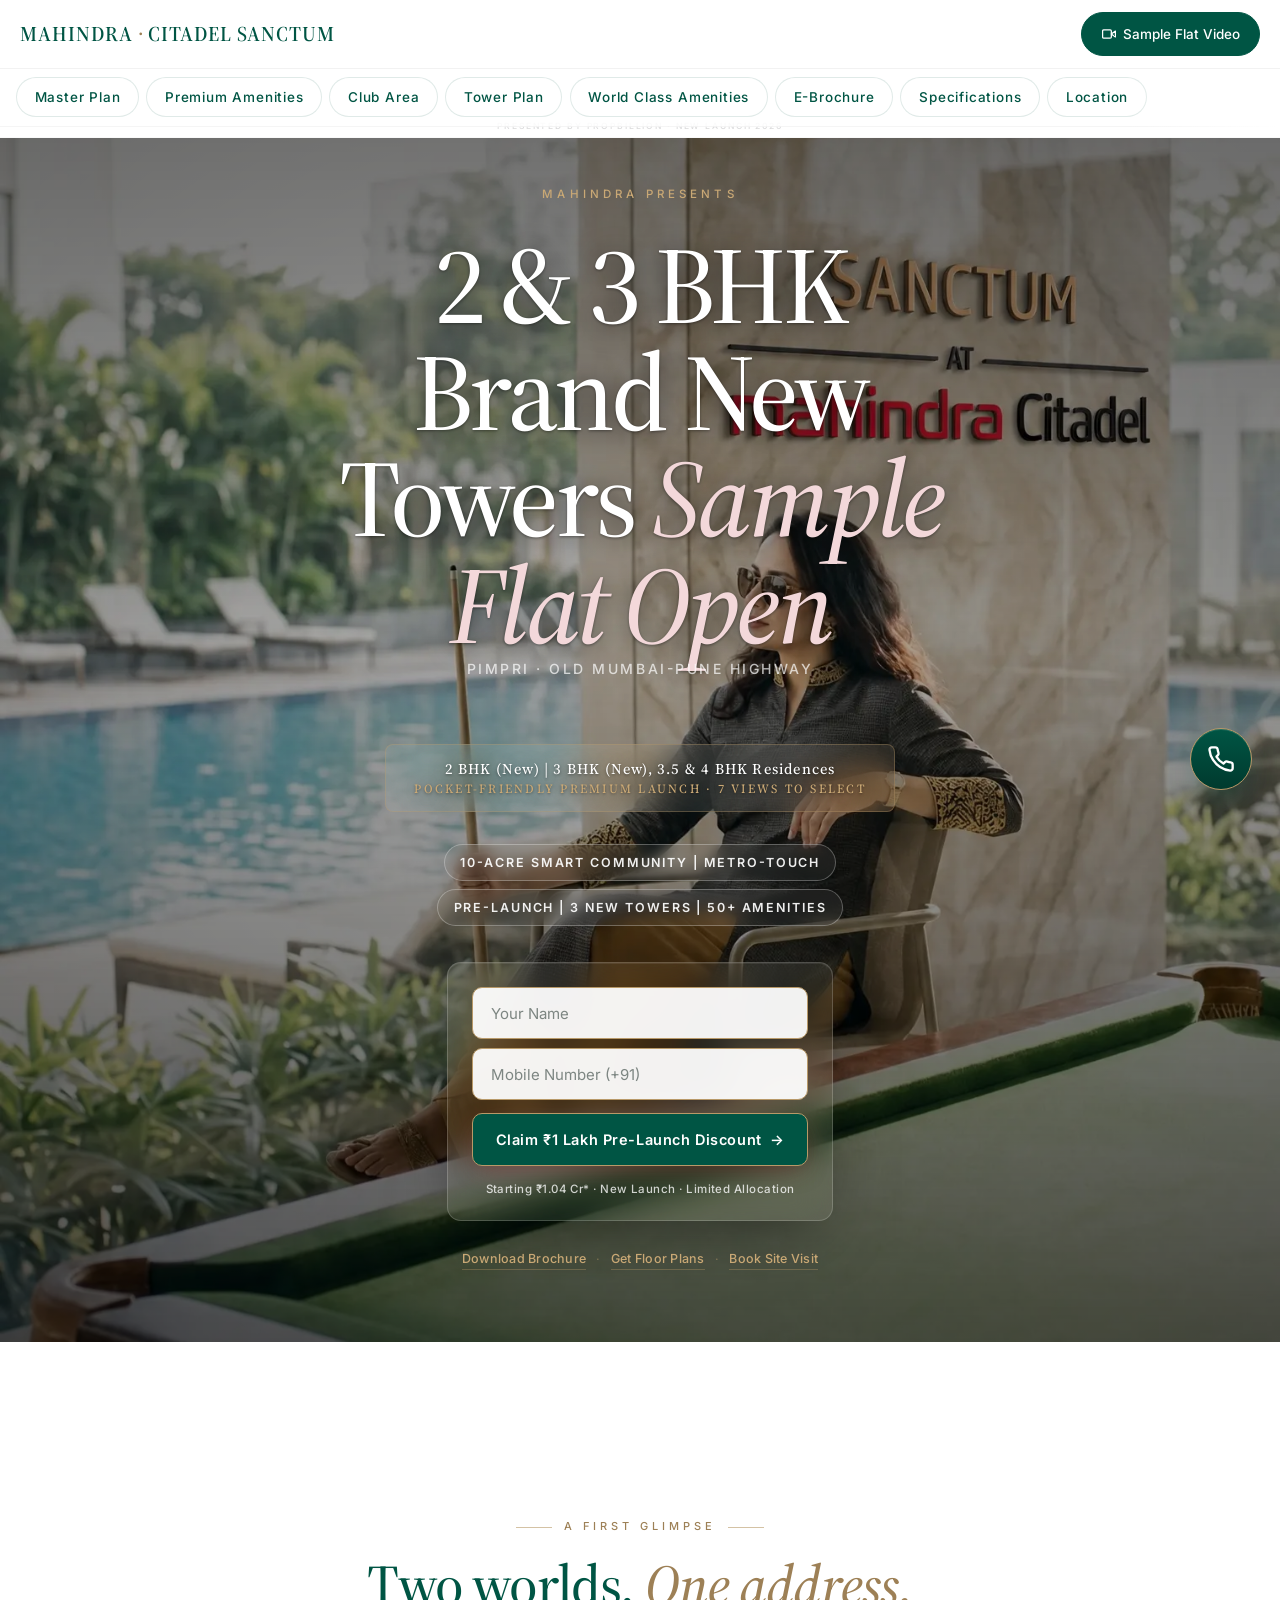
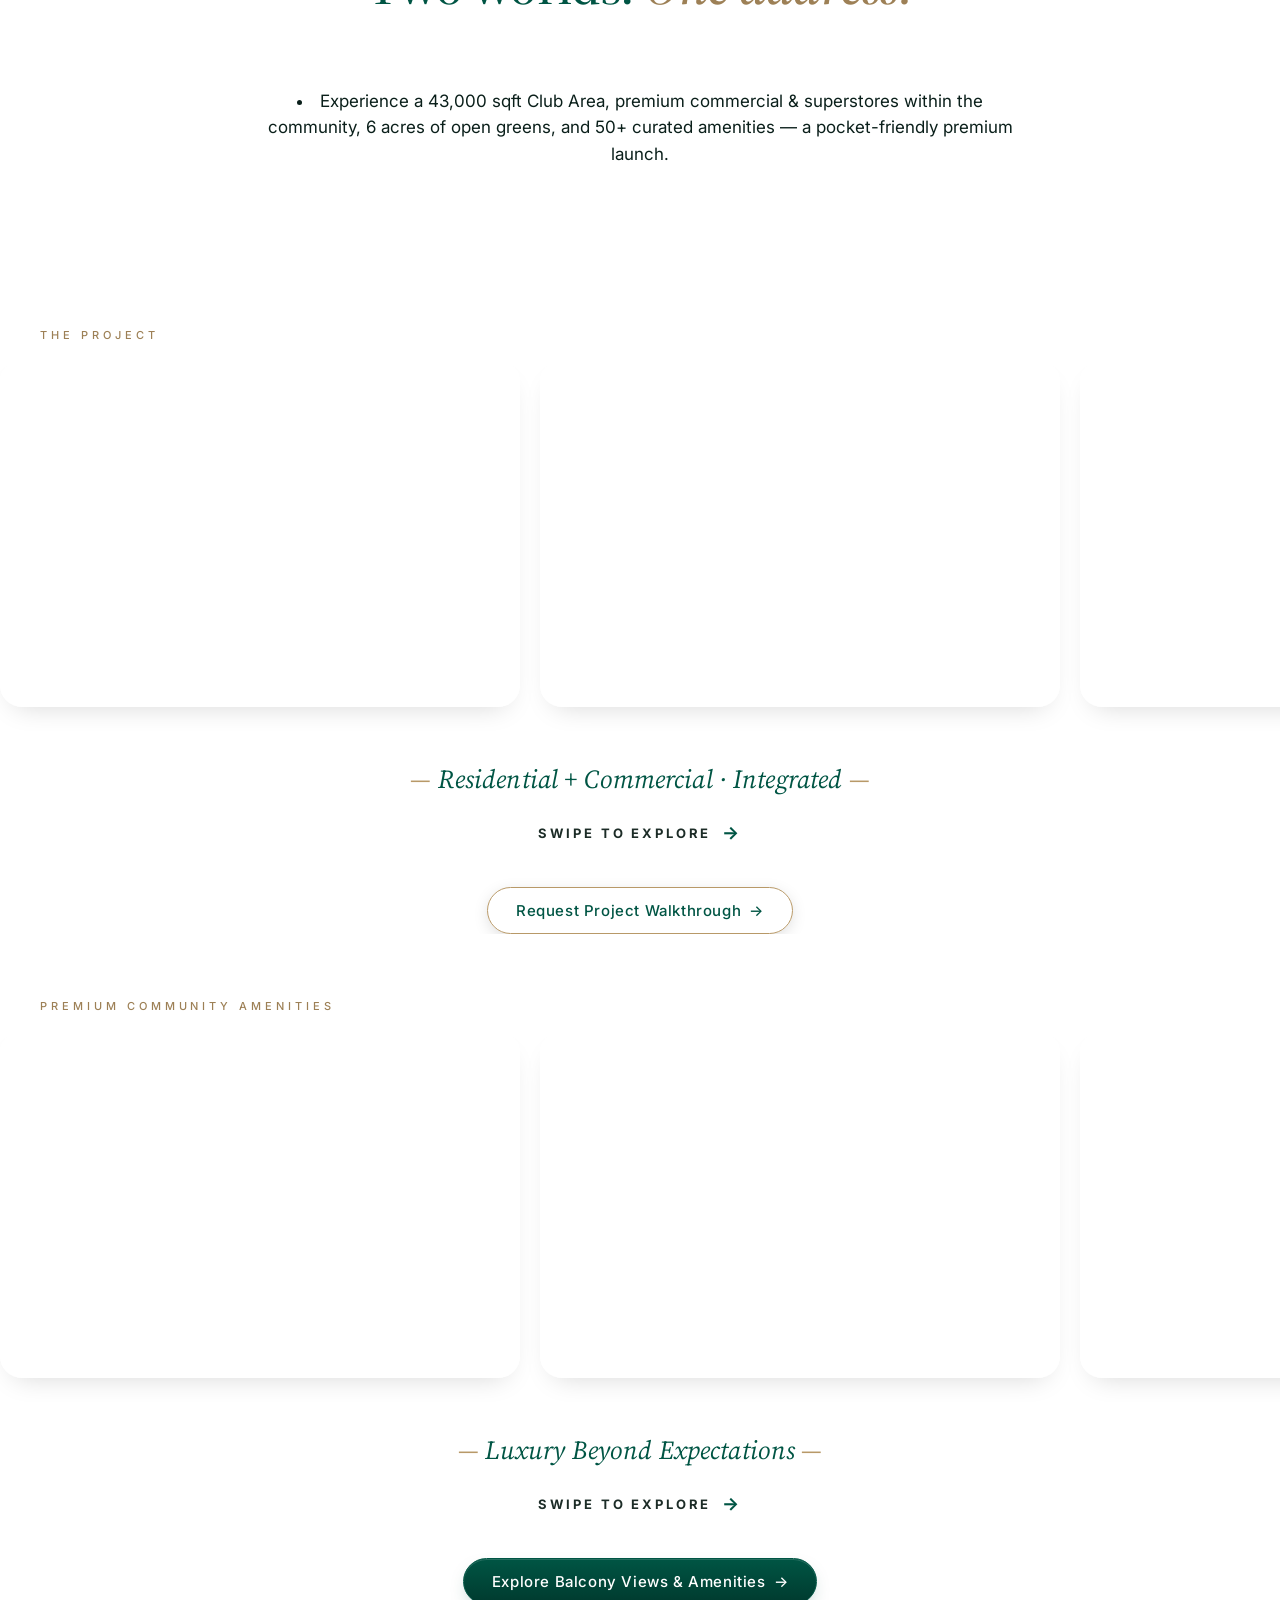
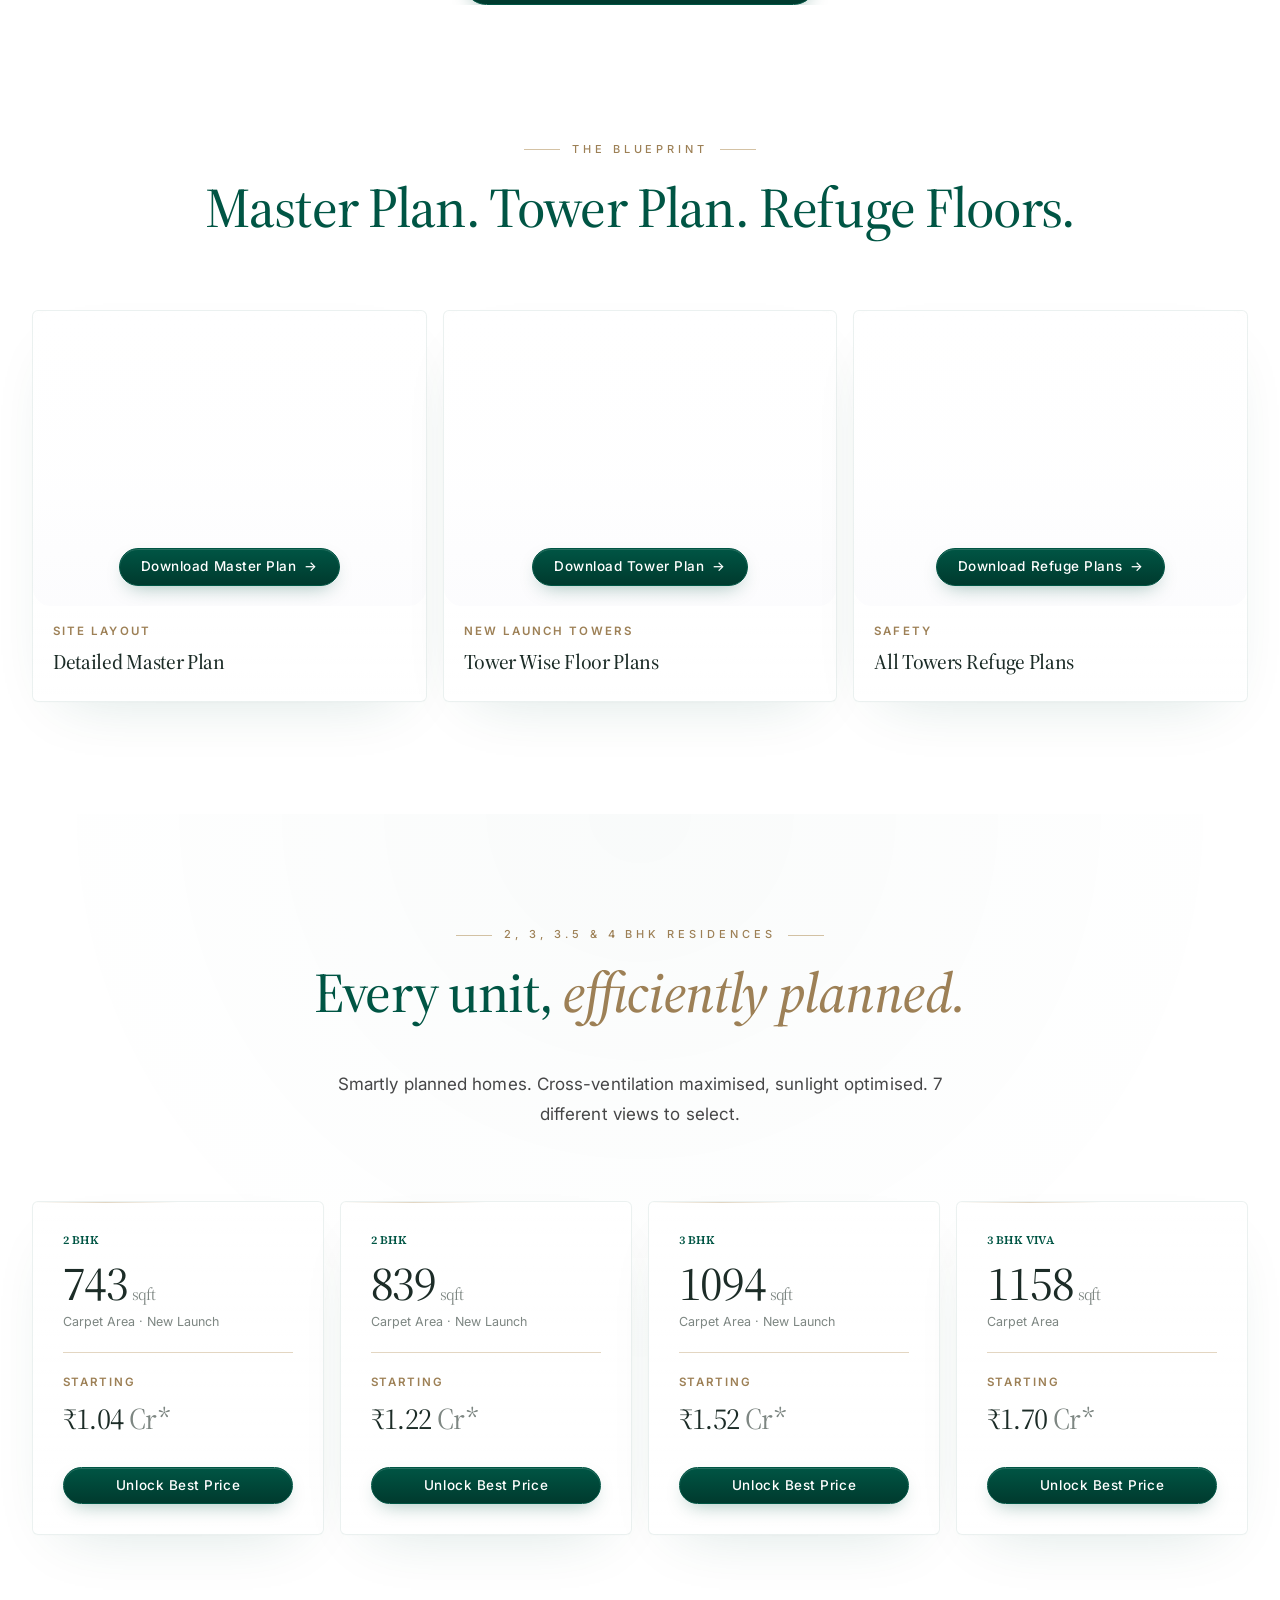
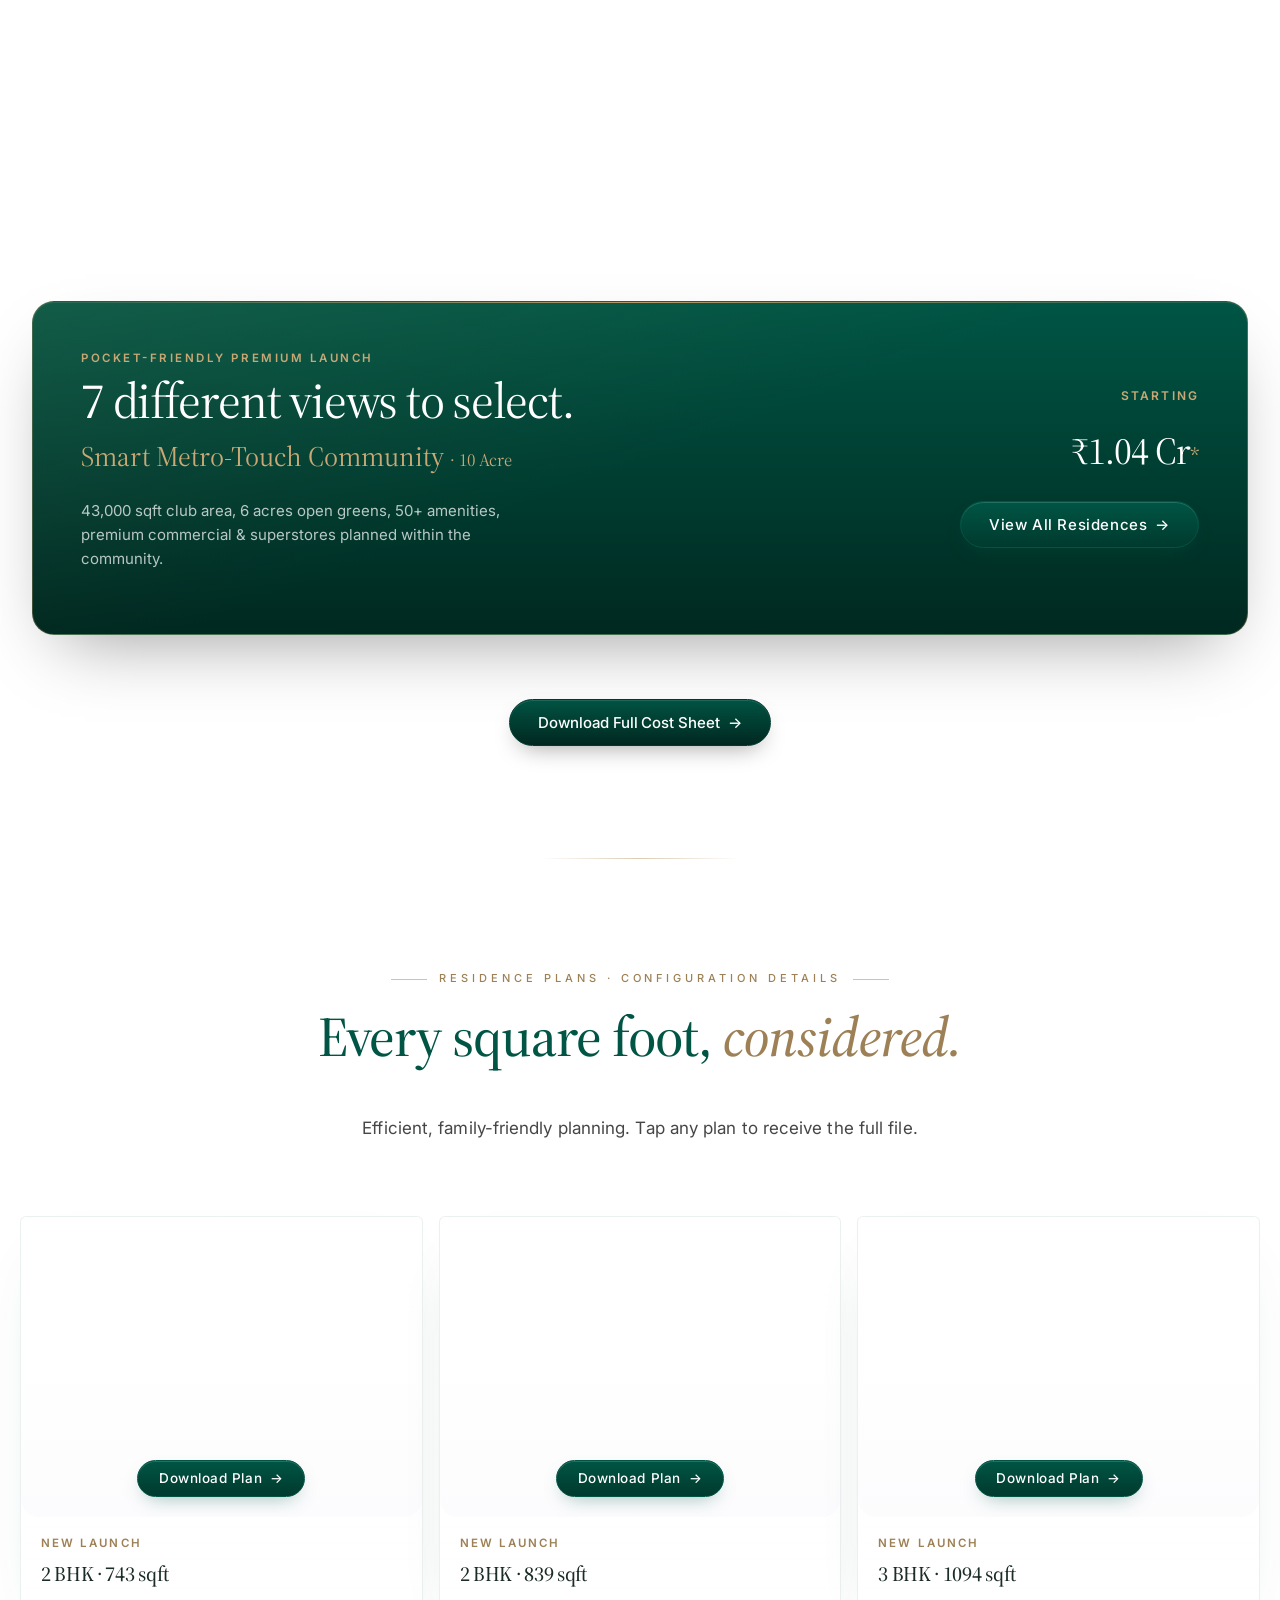
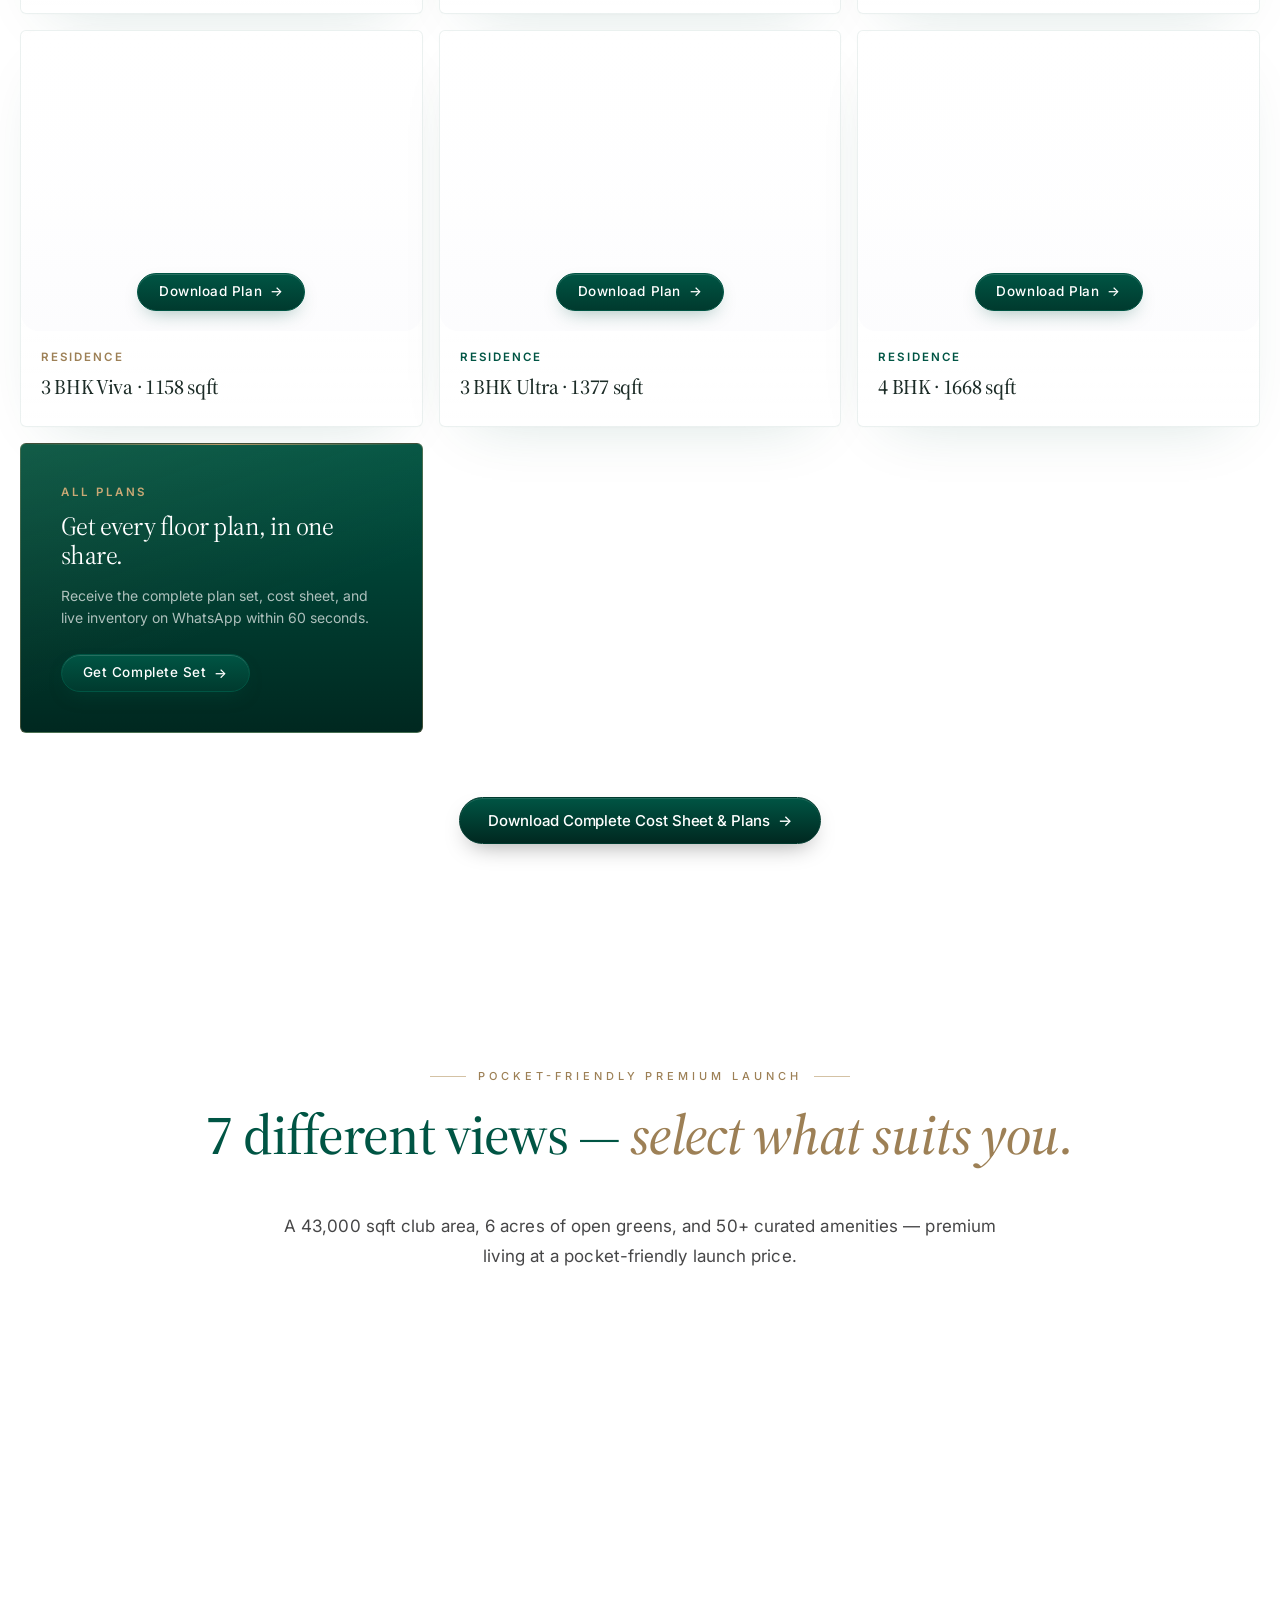
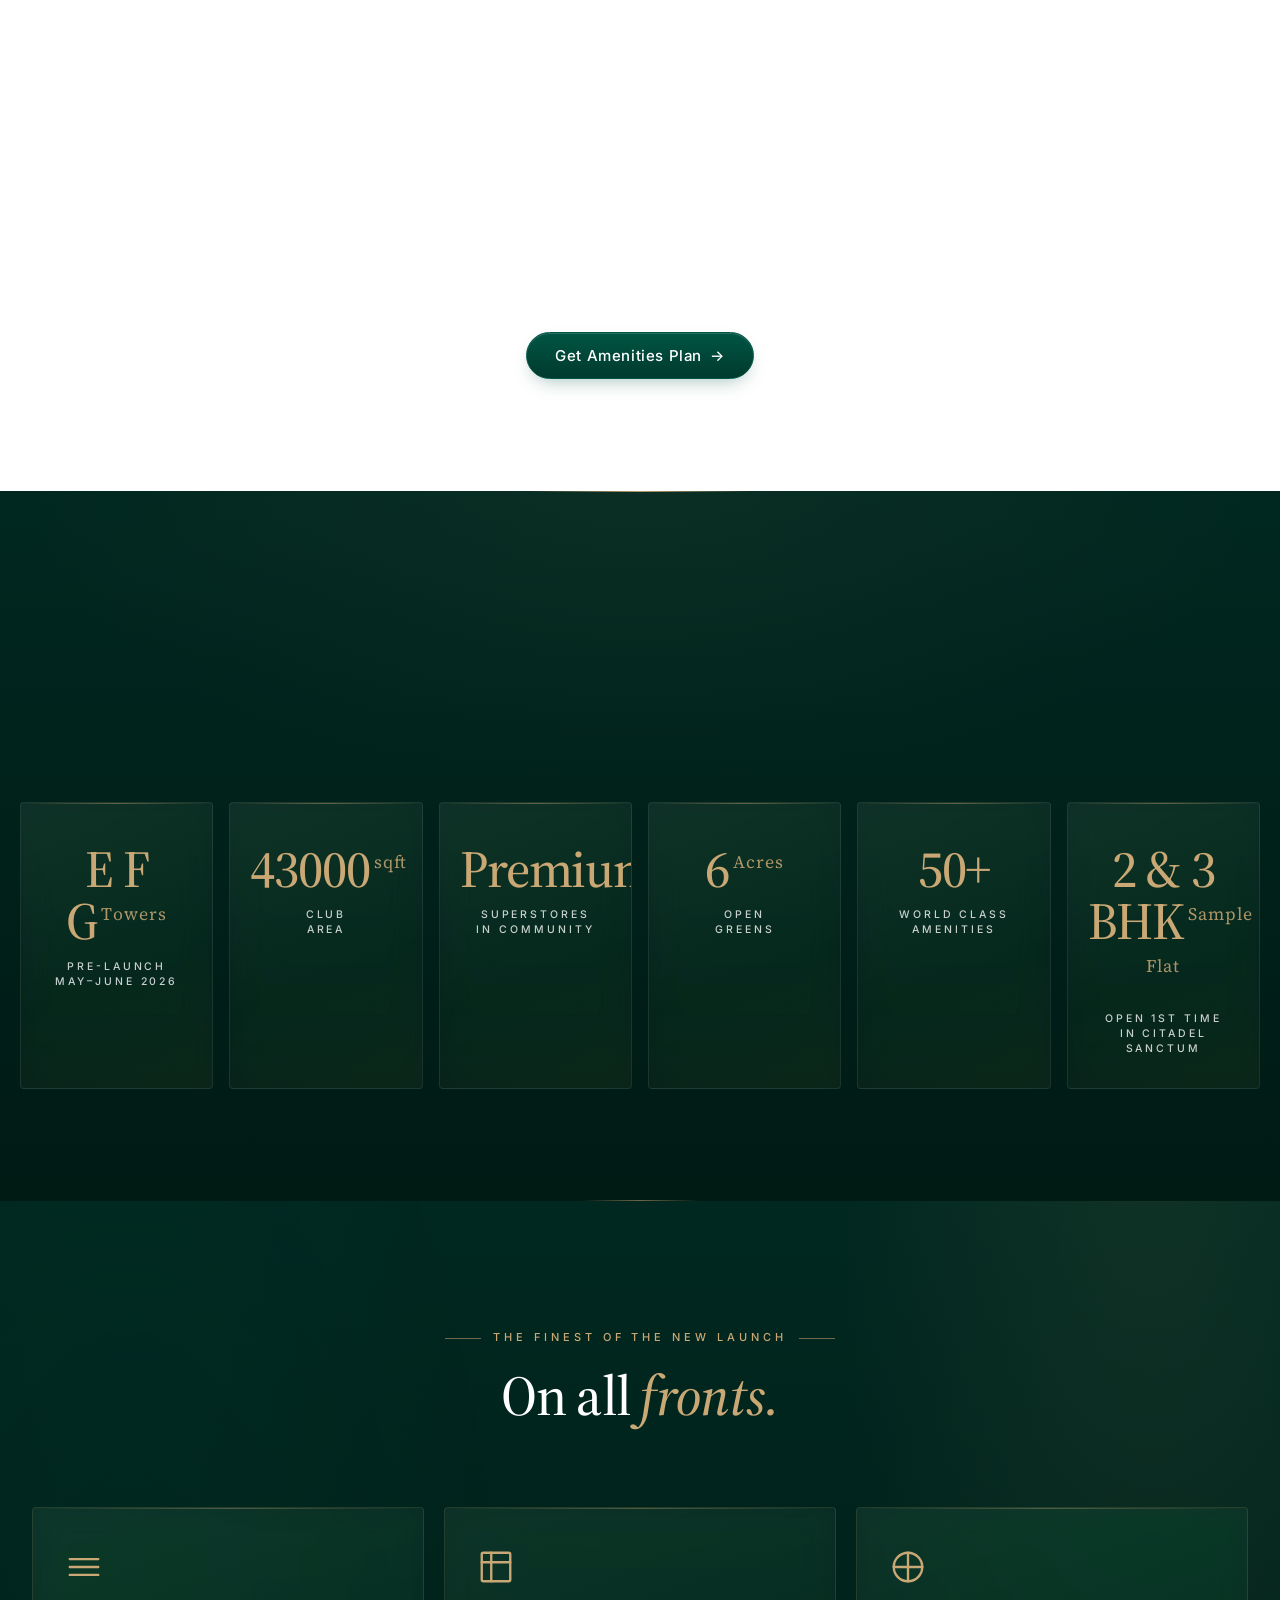
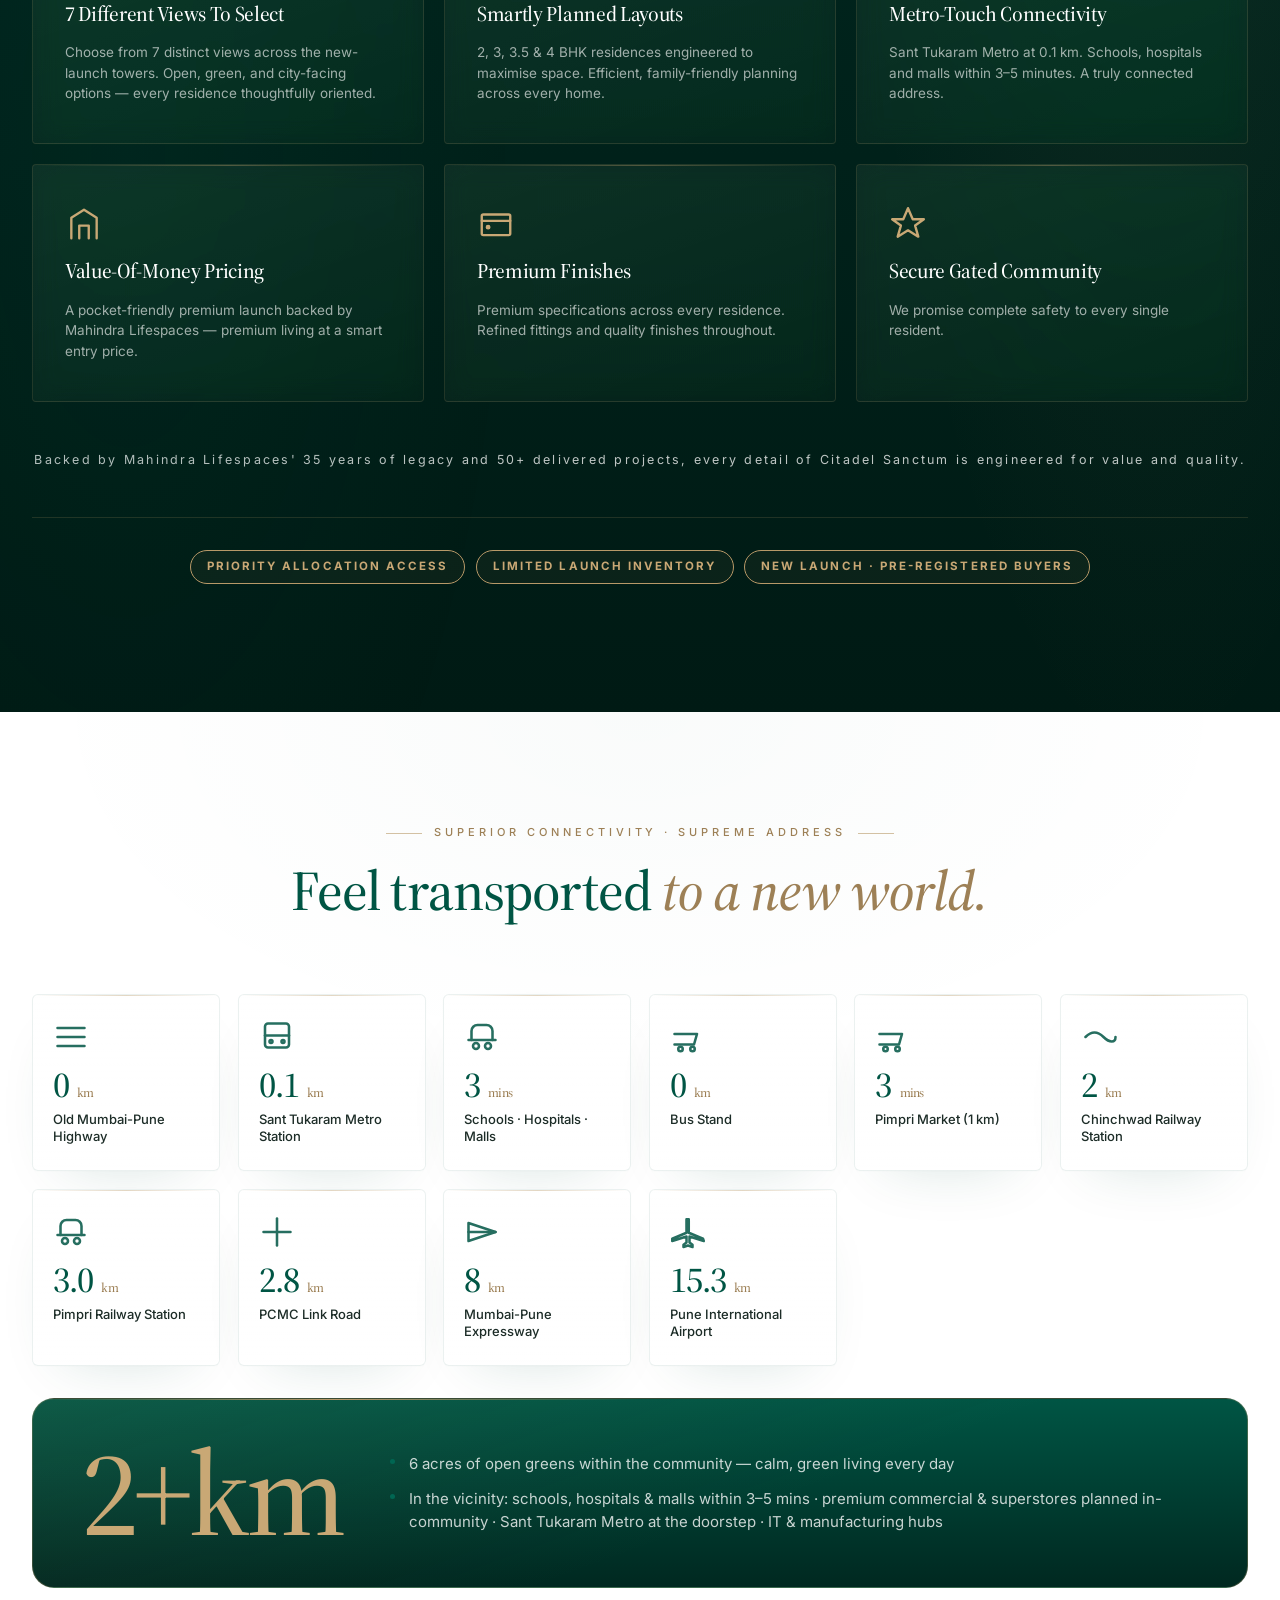
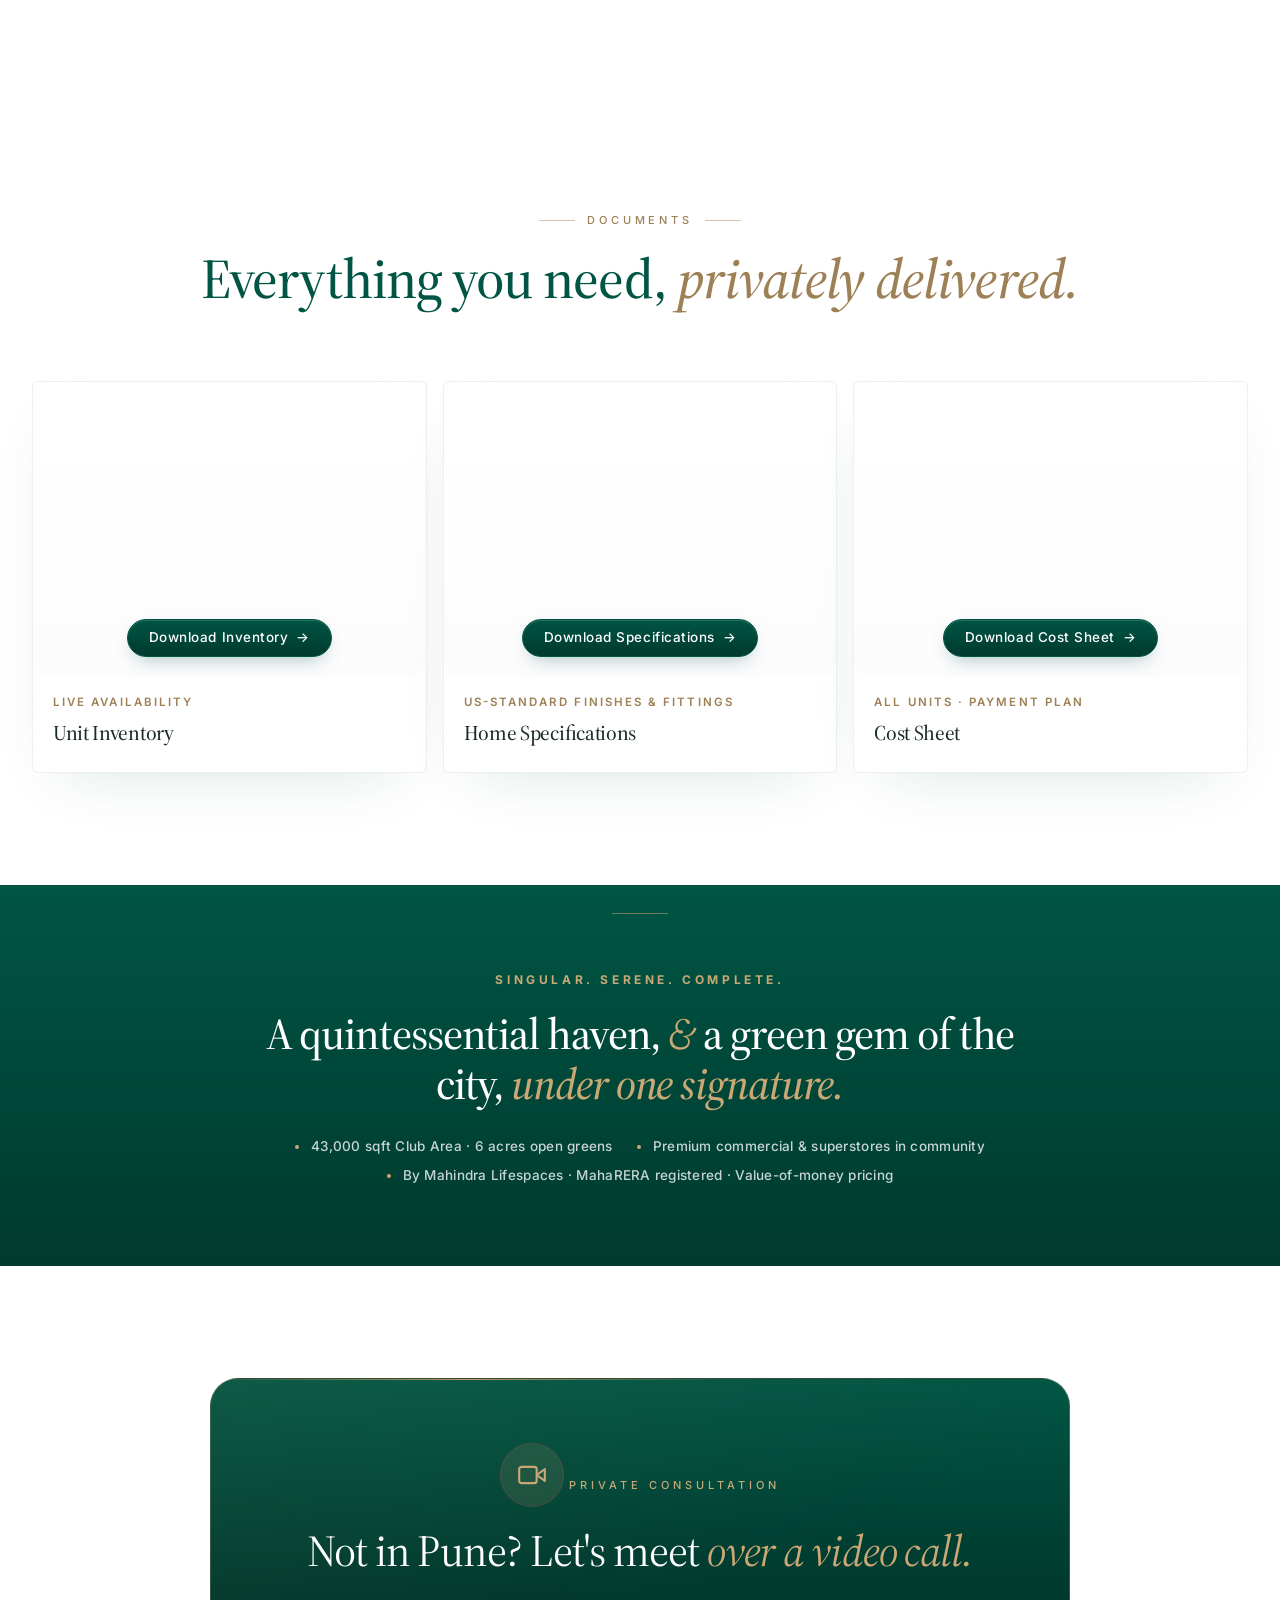
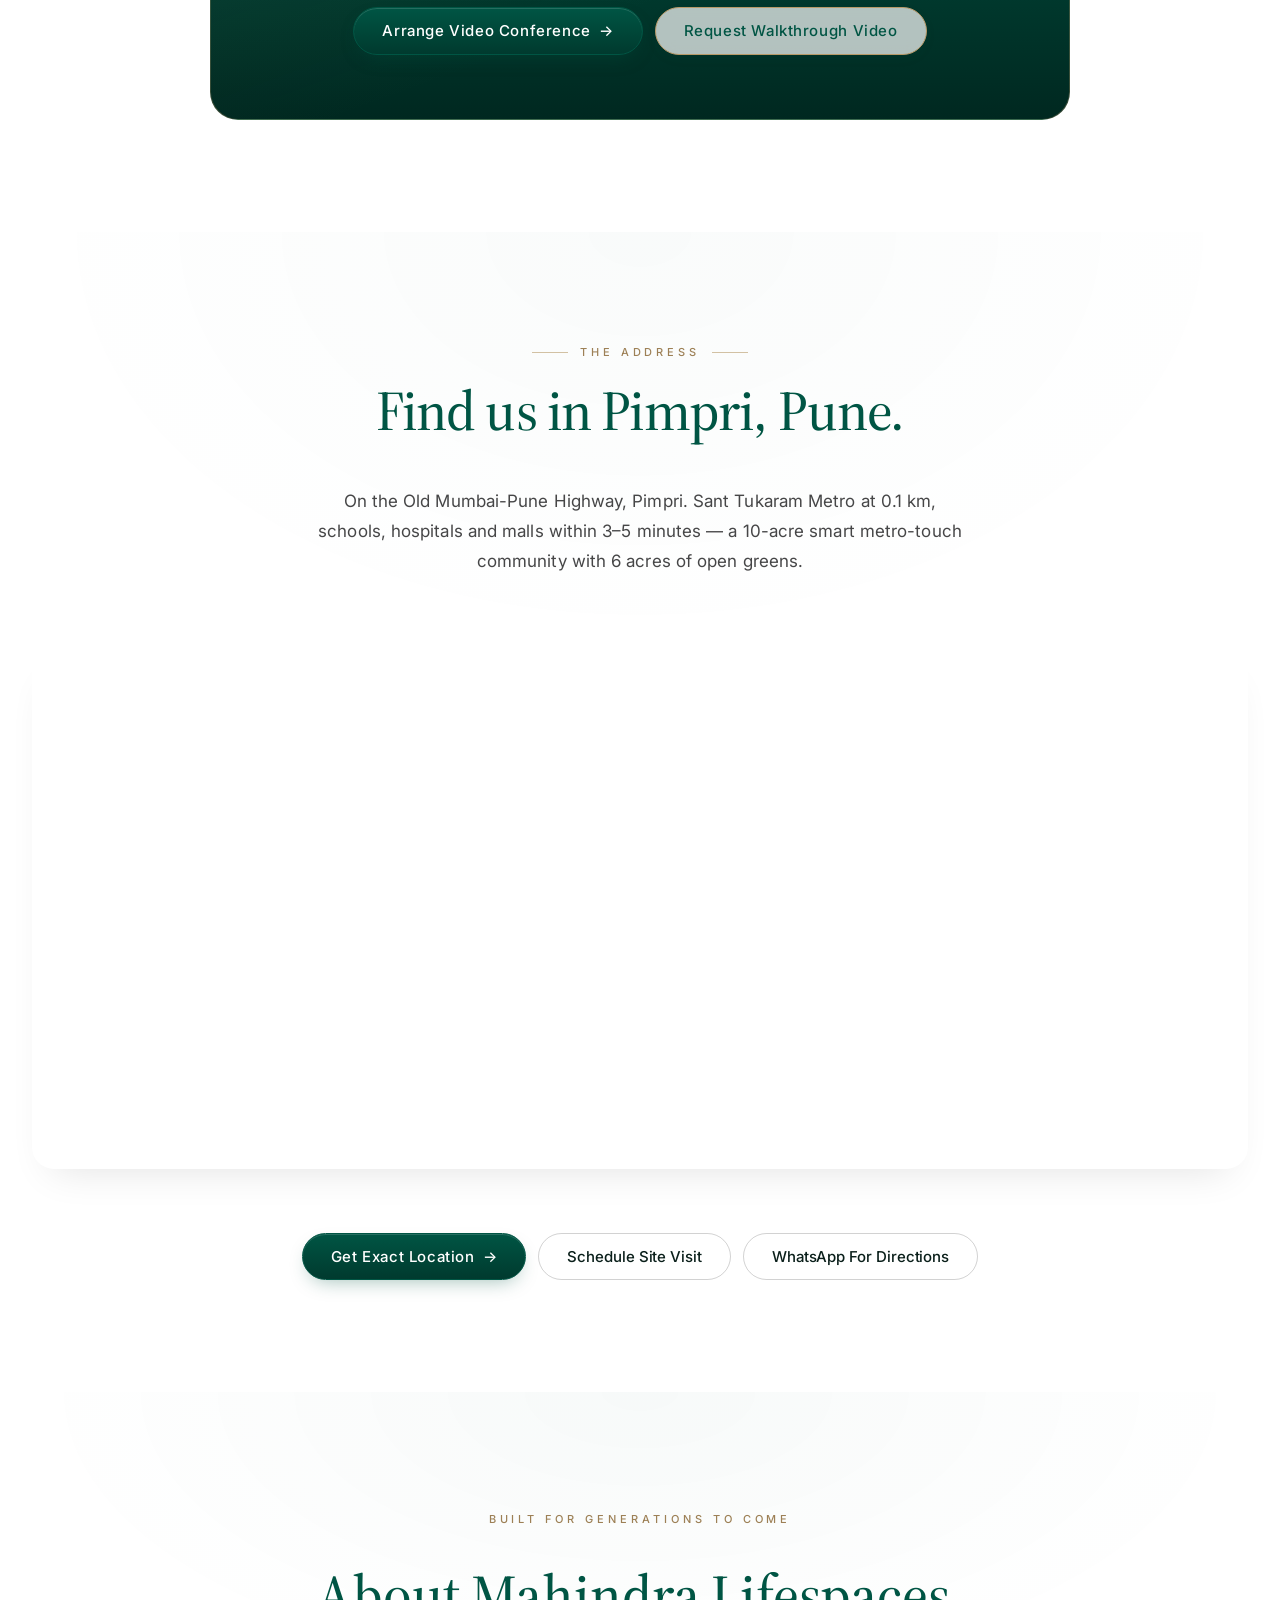
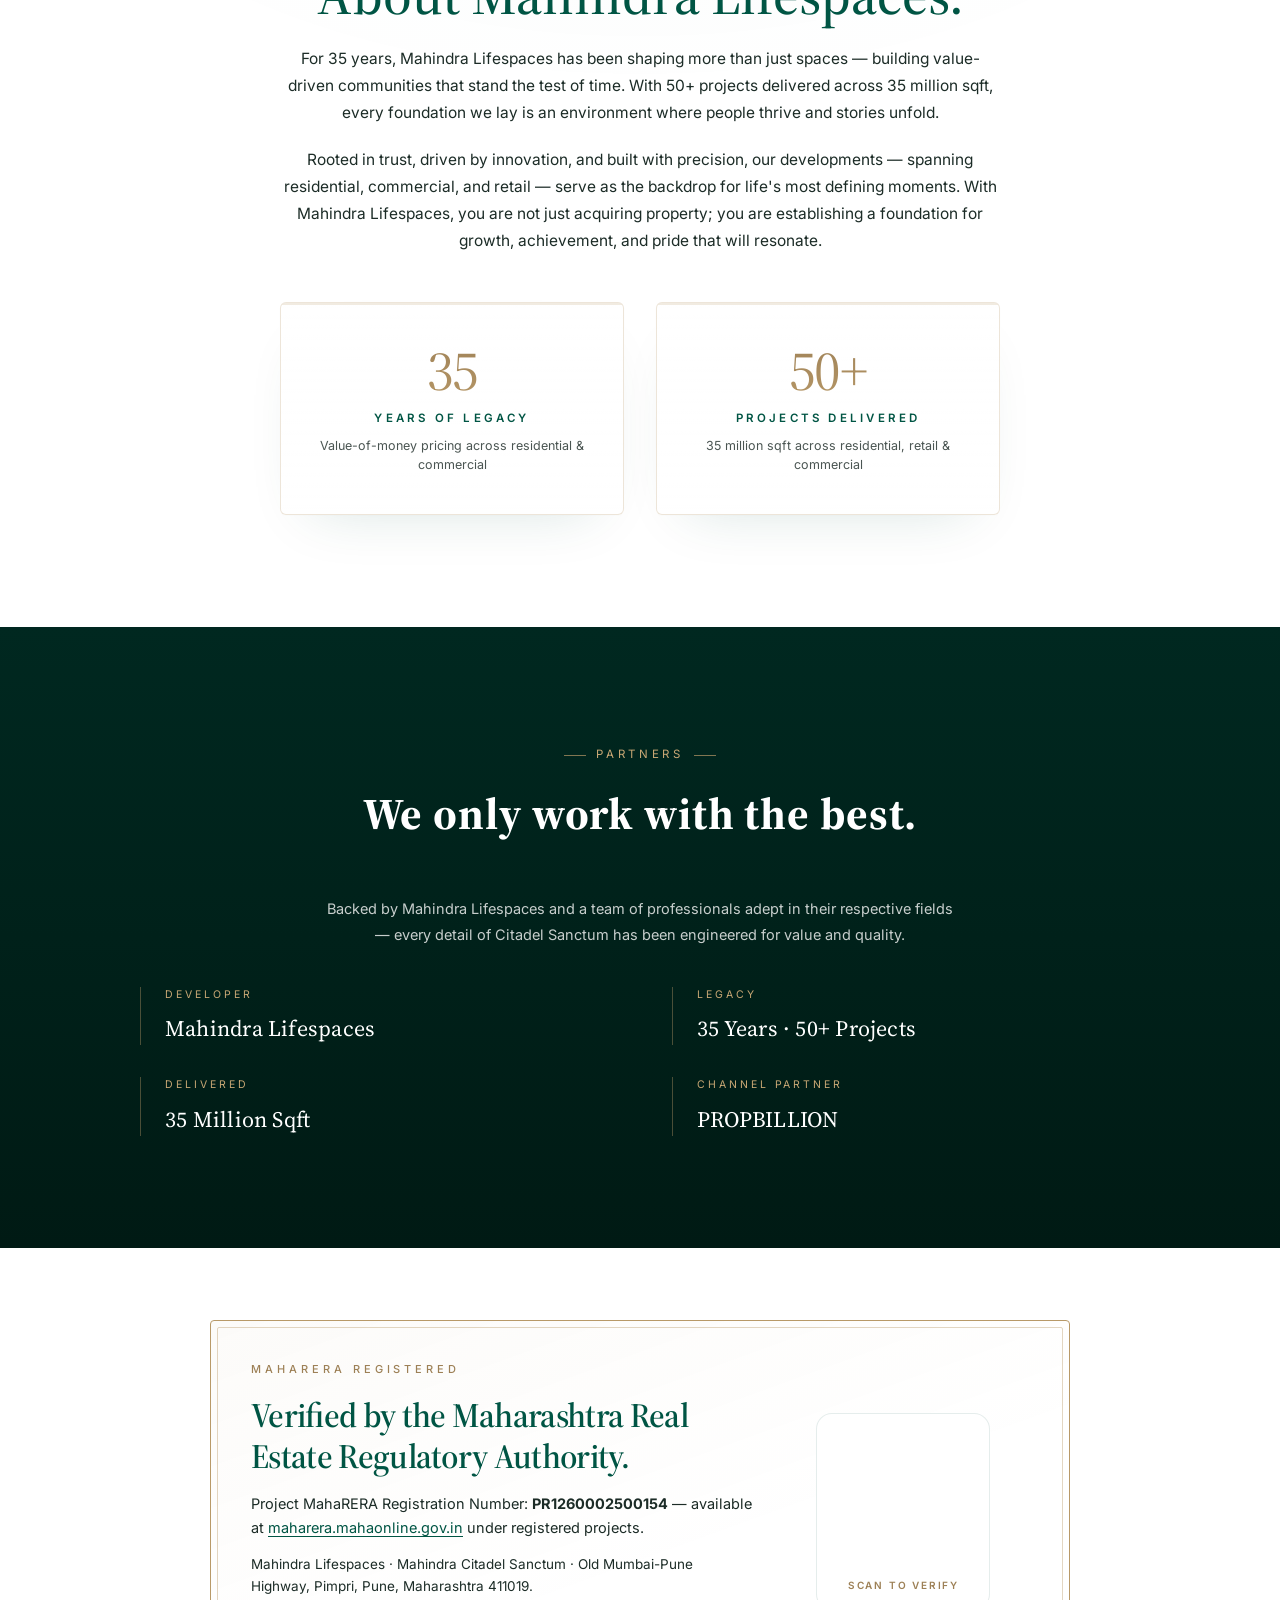
==== commit 0199f169: "Update index.html" ====
--- a/index.html
+++ b/index.html
@@ -112,7 +112,7 @@
 
     <ul class="hero-usp-strip reveal reveal-d3">
       <li>10-Acre Smart Community | Metro-Touch</li>
-      <li>LAUNCHING 3 NEW TOWERS | 50+ Amenities</li>
+      <li>Pre-Launch | 3 NEW TOWERS | 50+ Amenities</li>
     </ul>
 
     <!-- INLINE HERO FORM -->
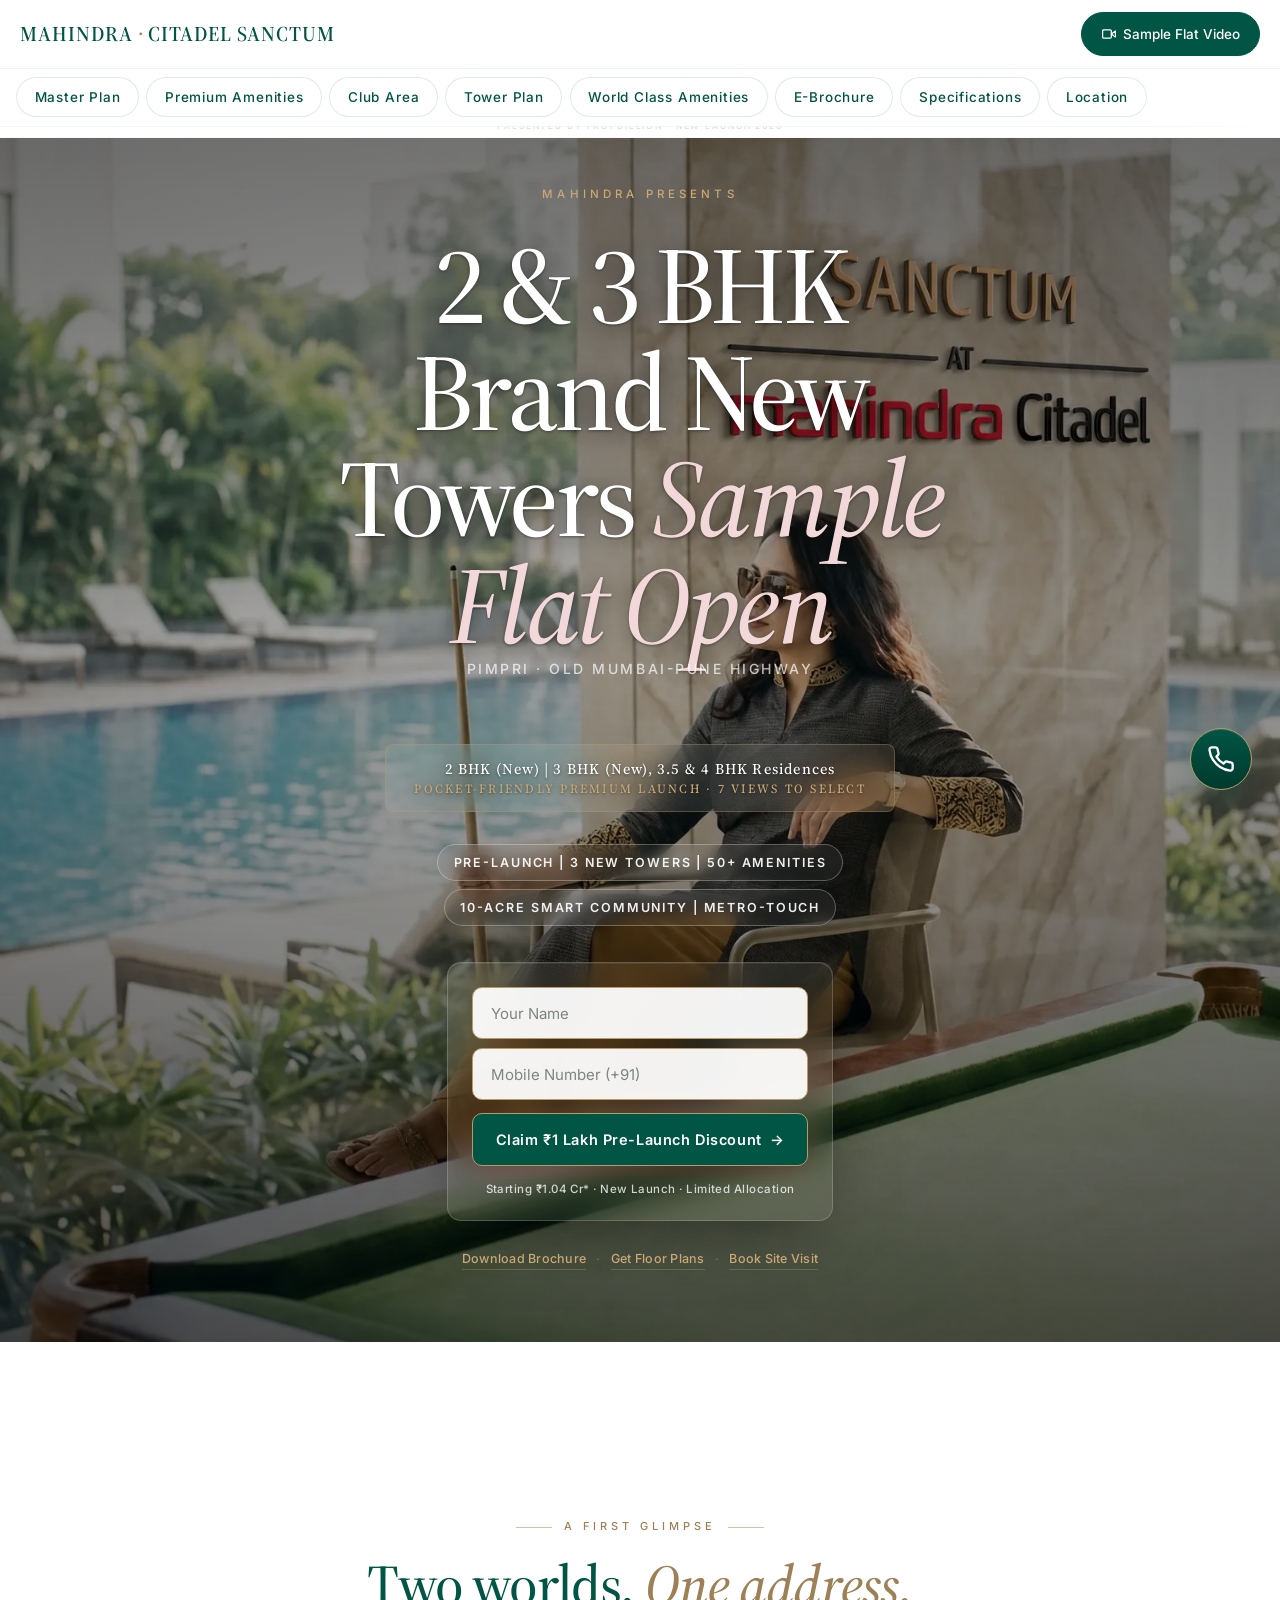
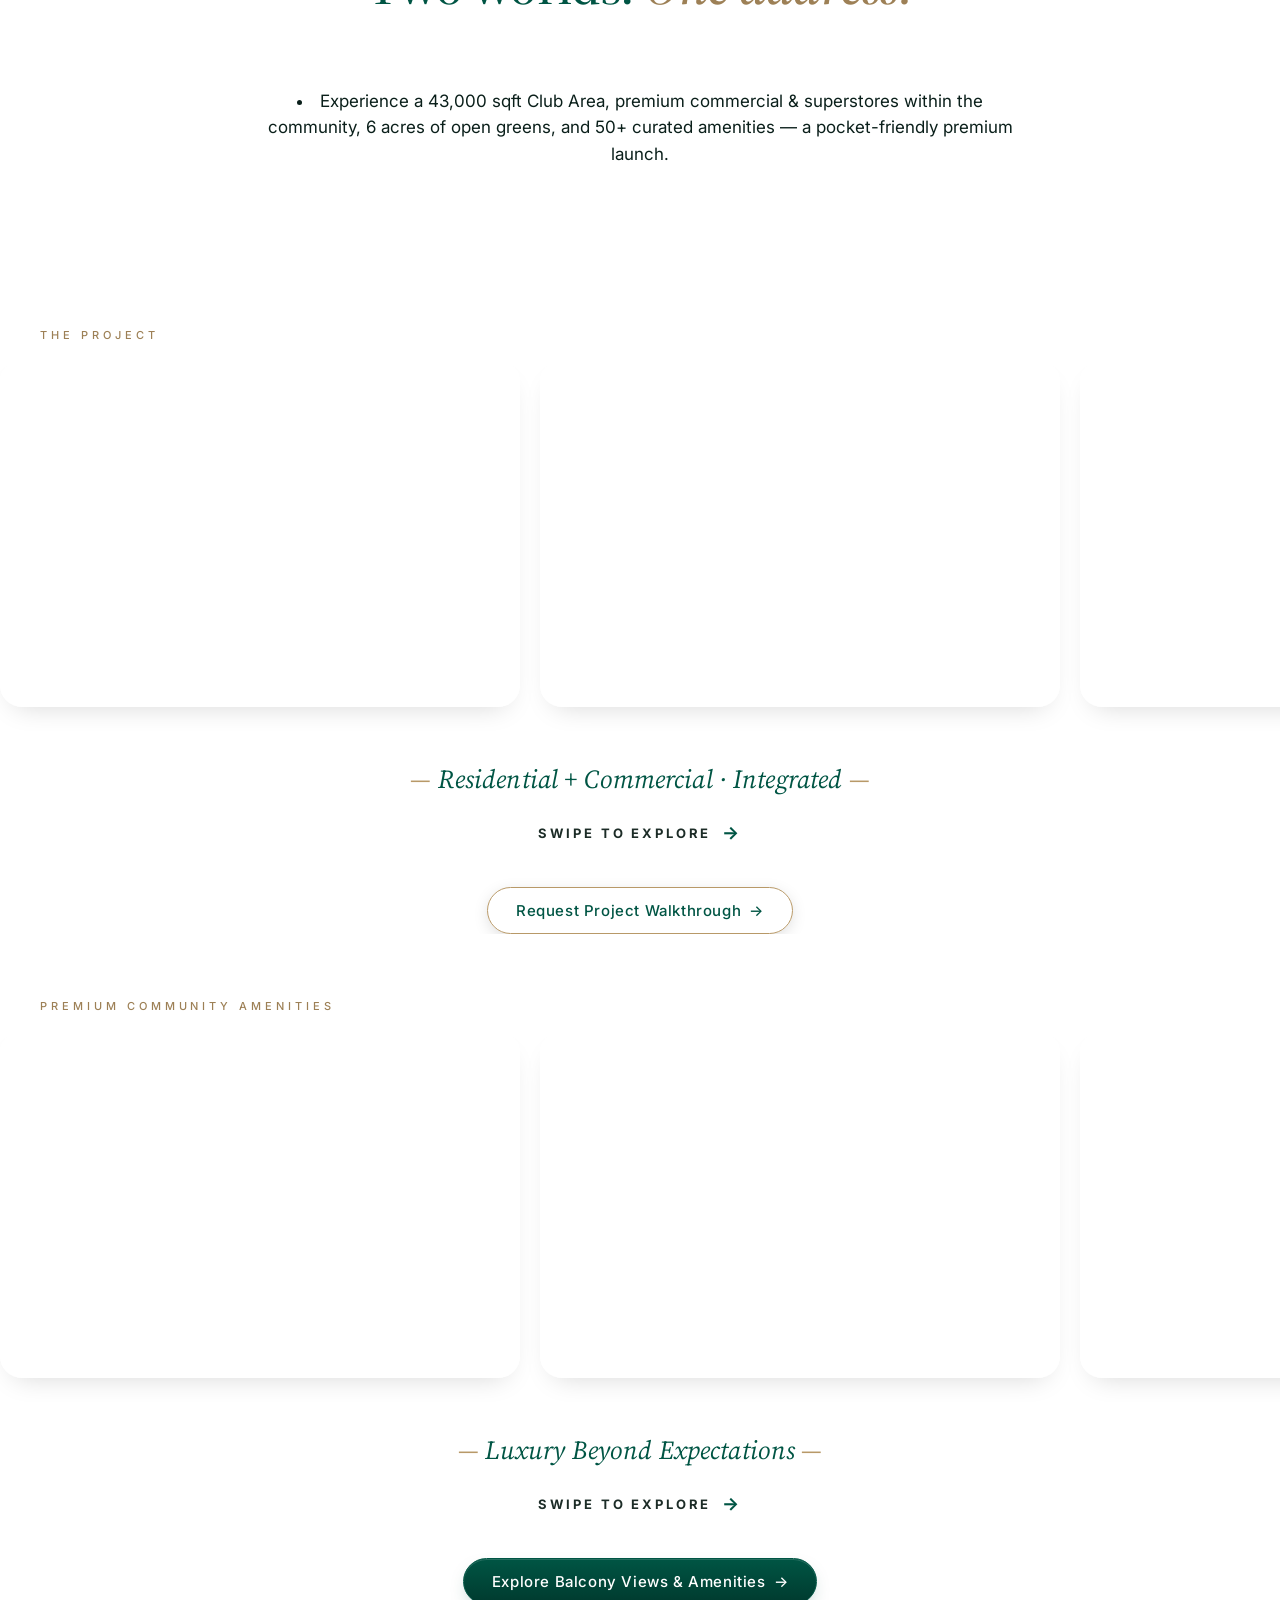
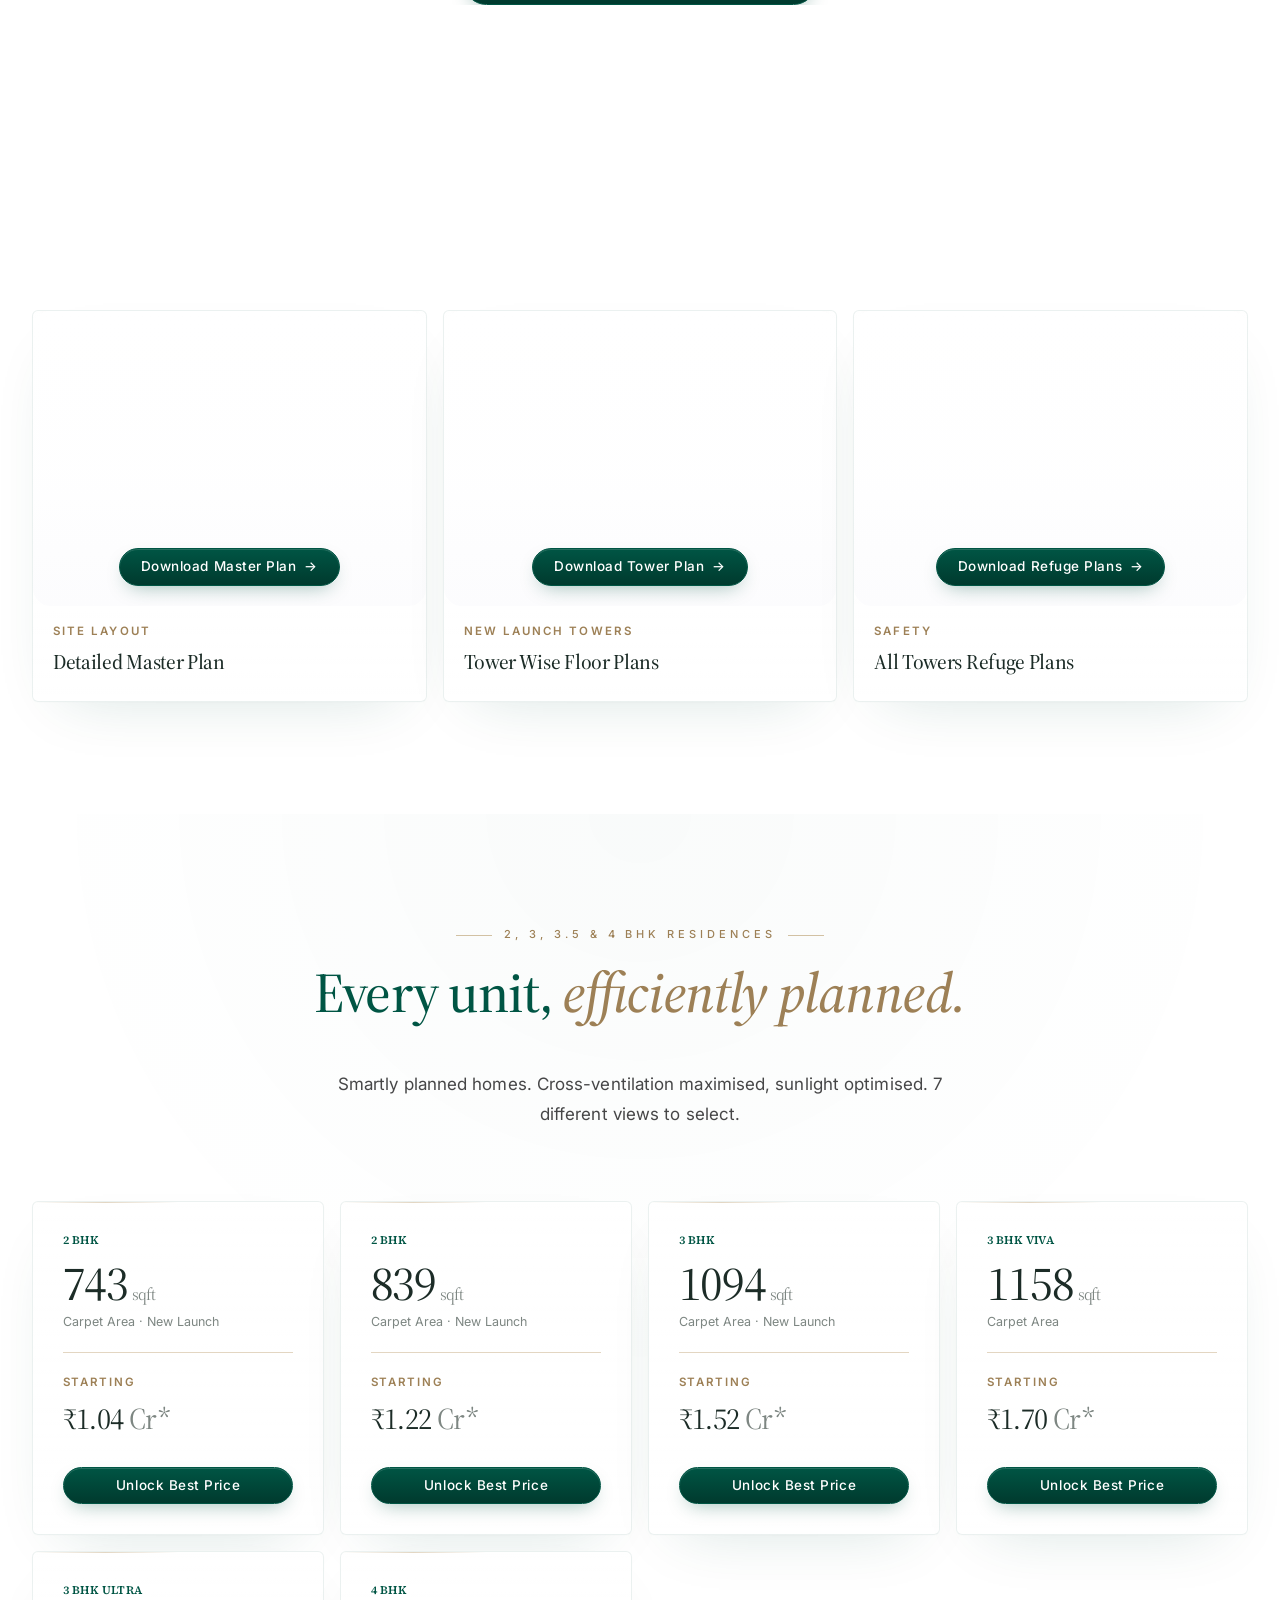
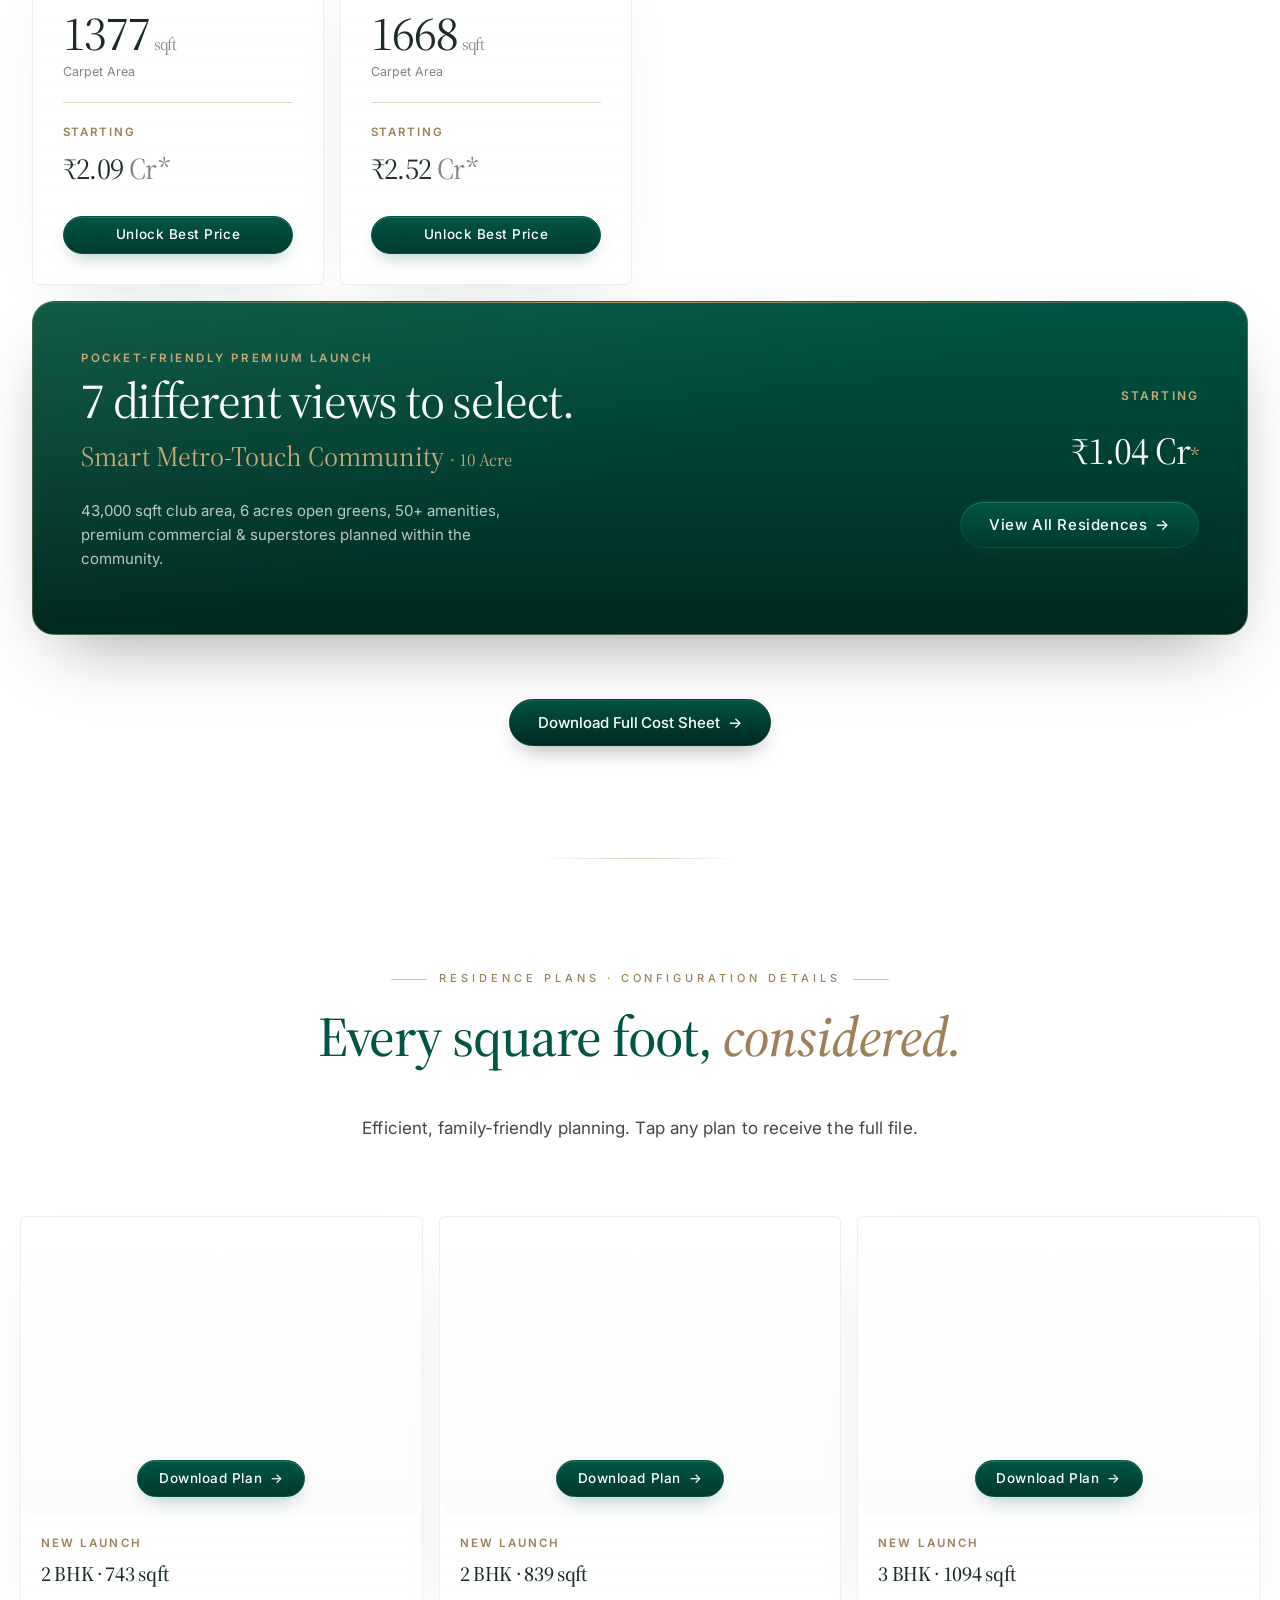
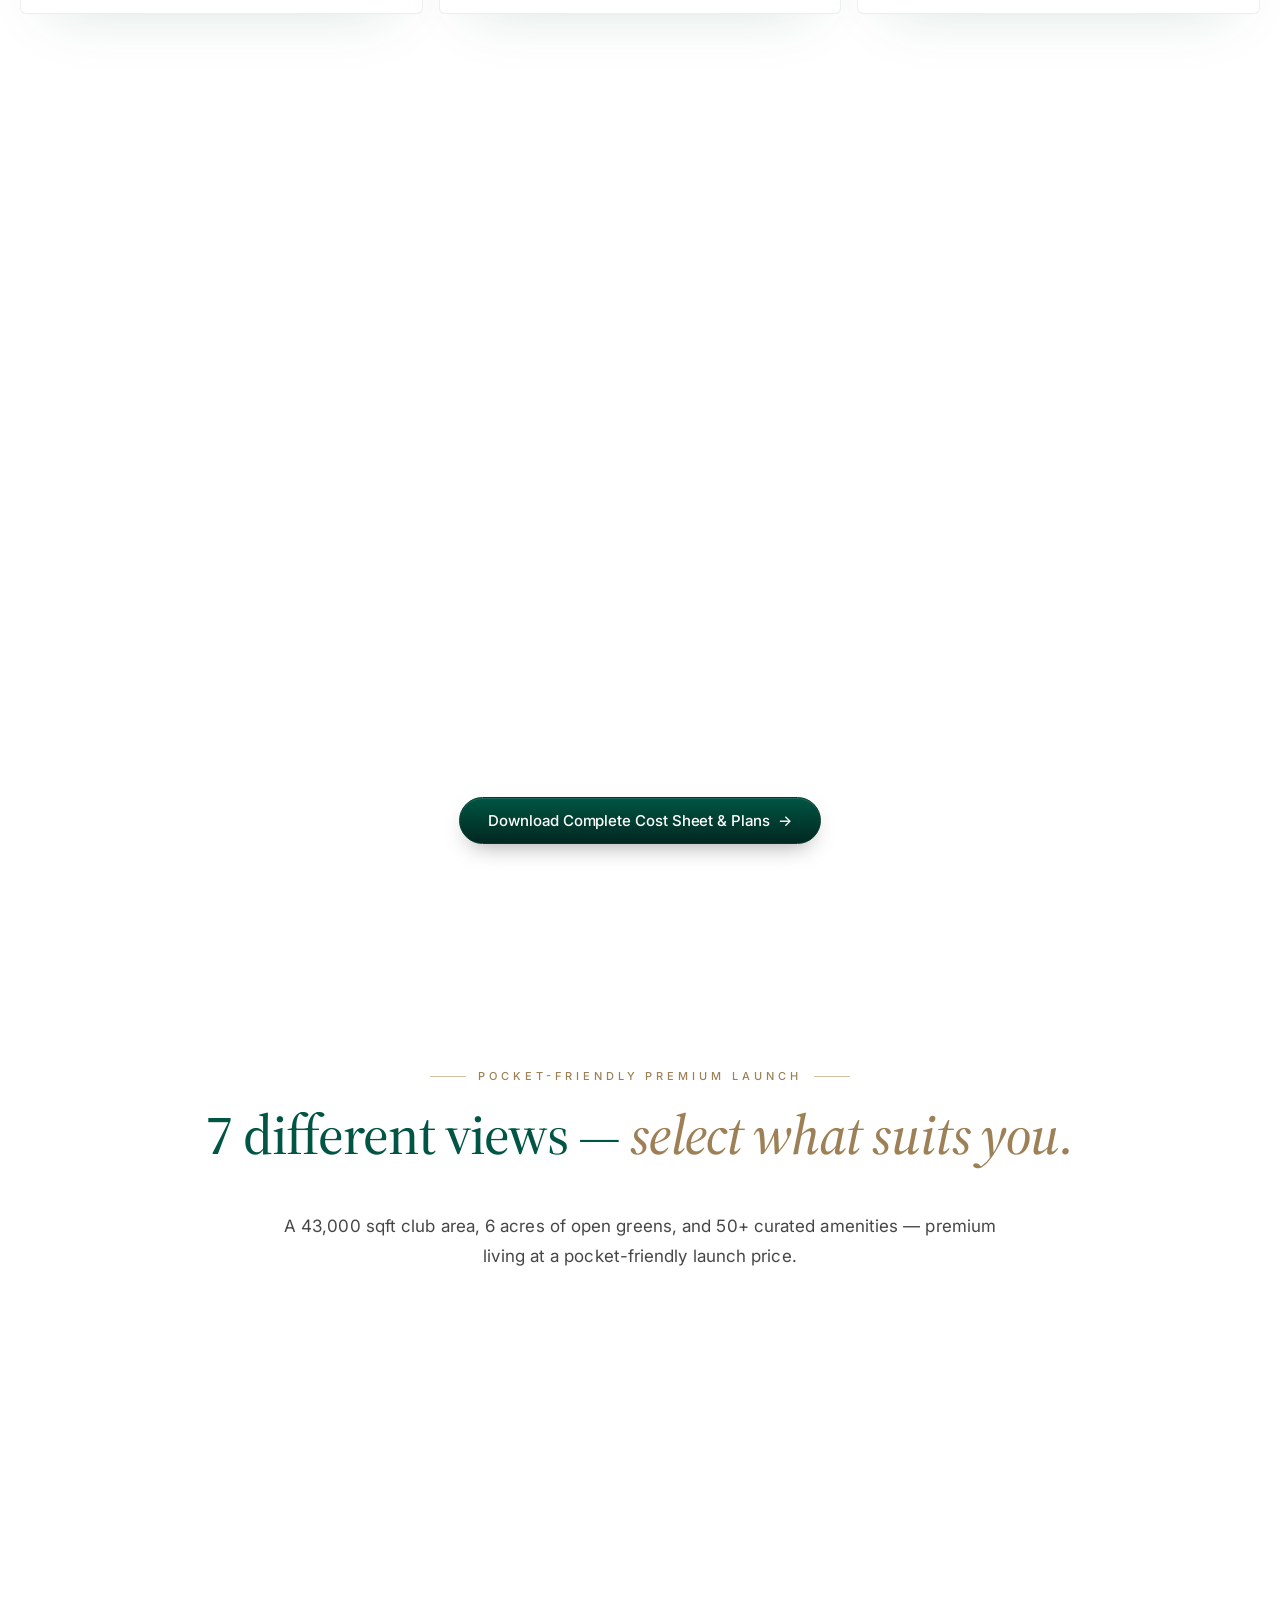
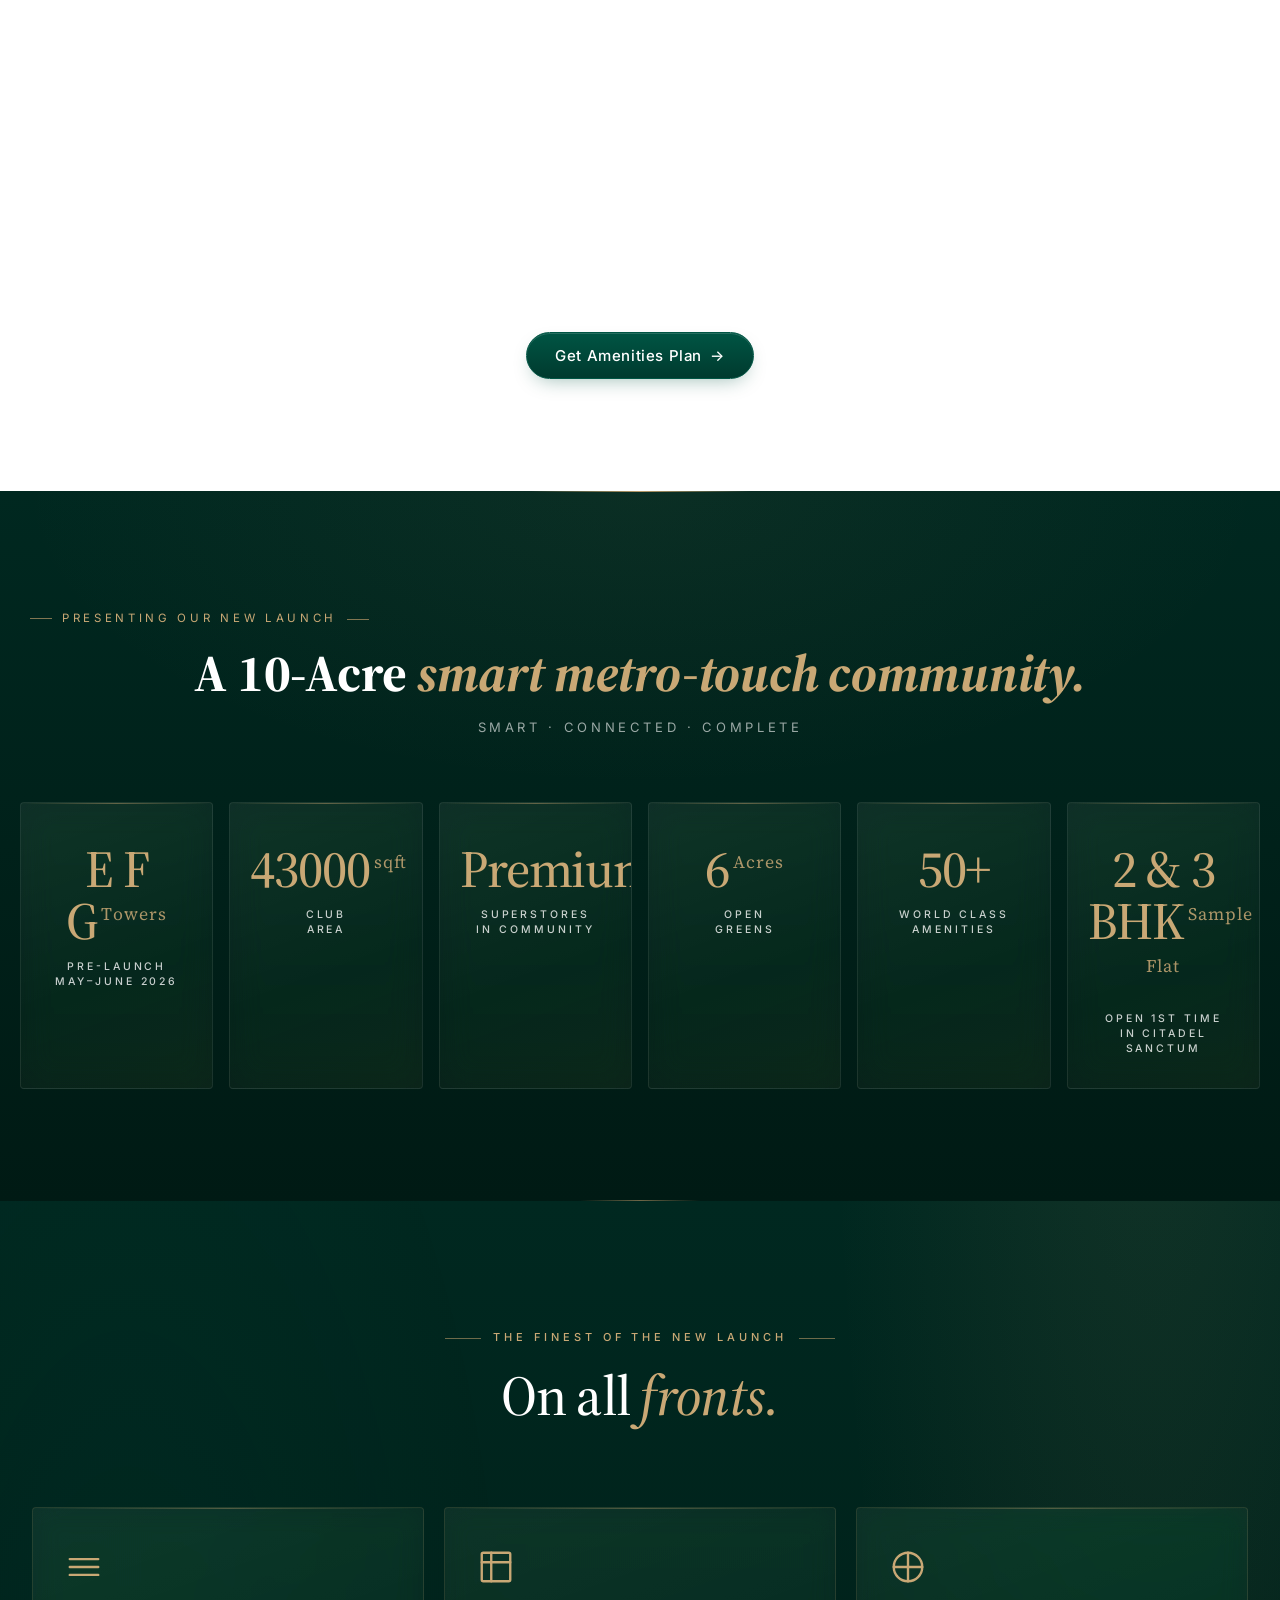
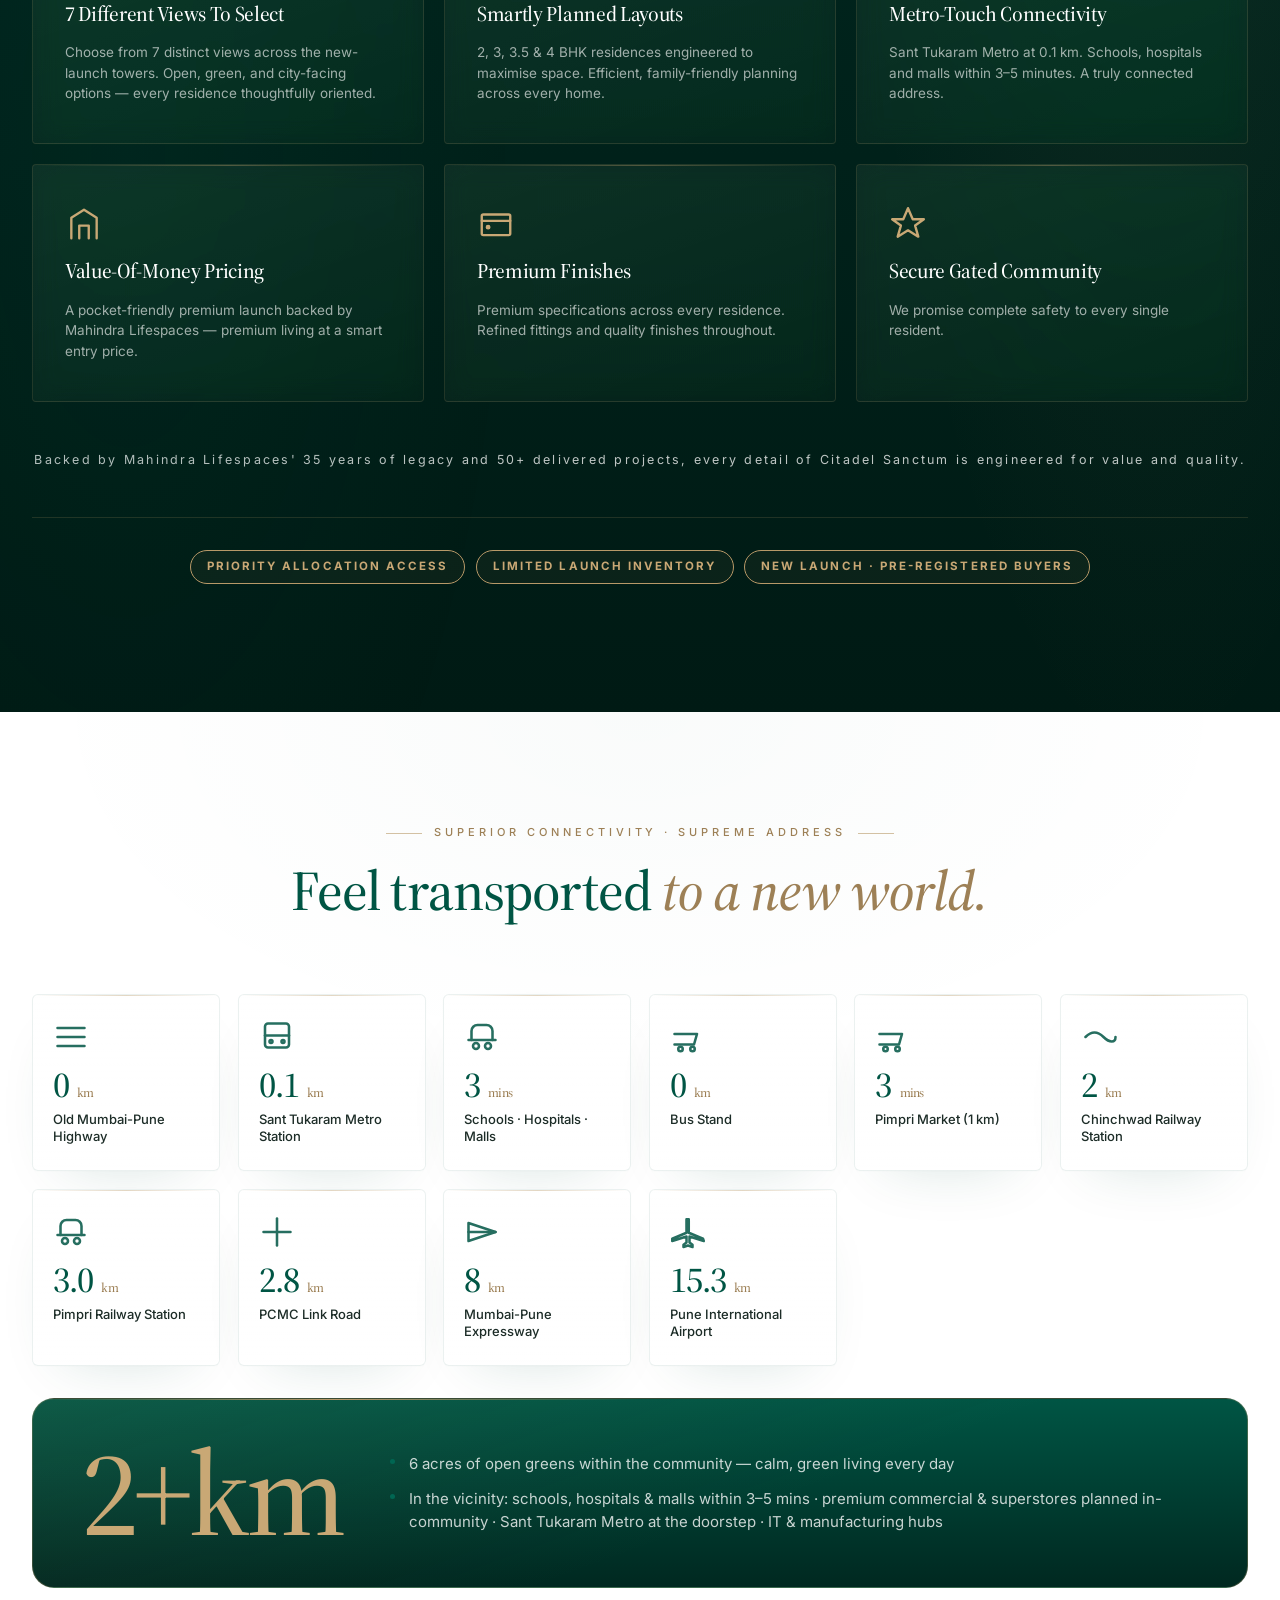
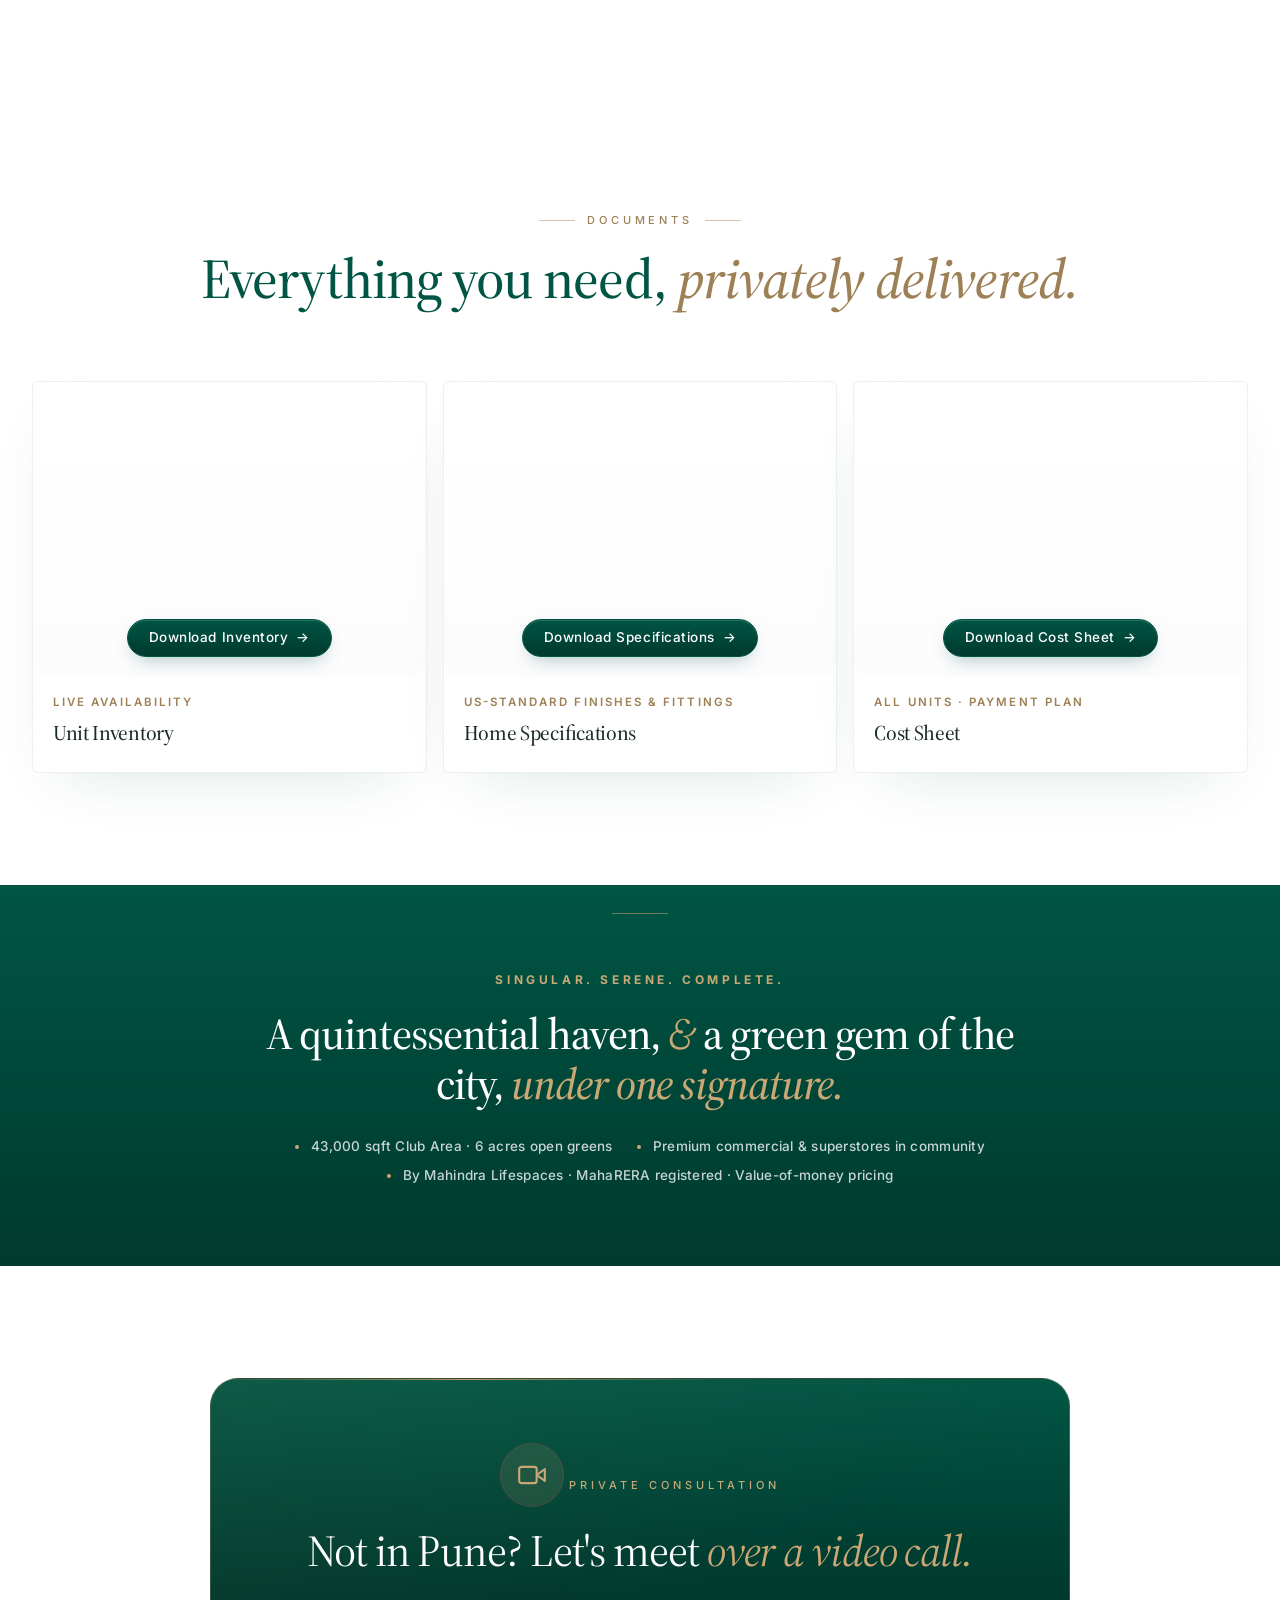
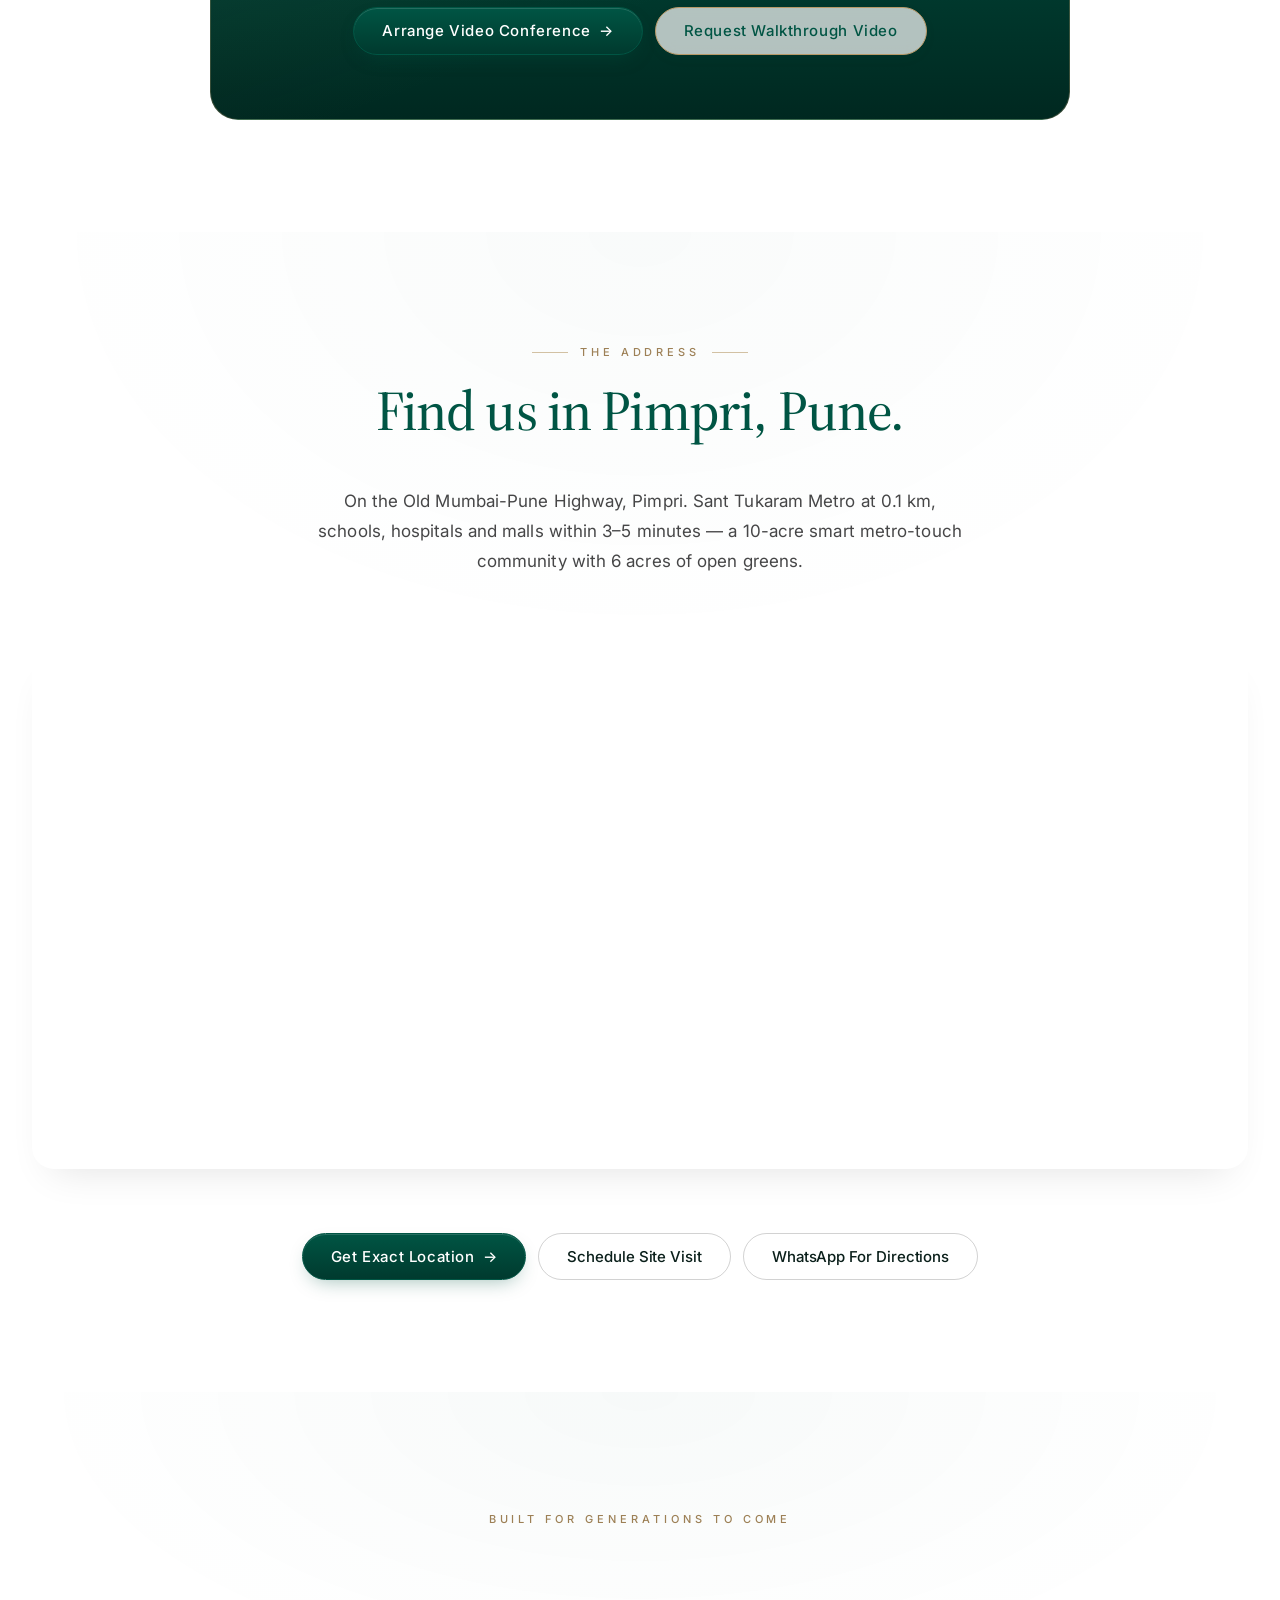
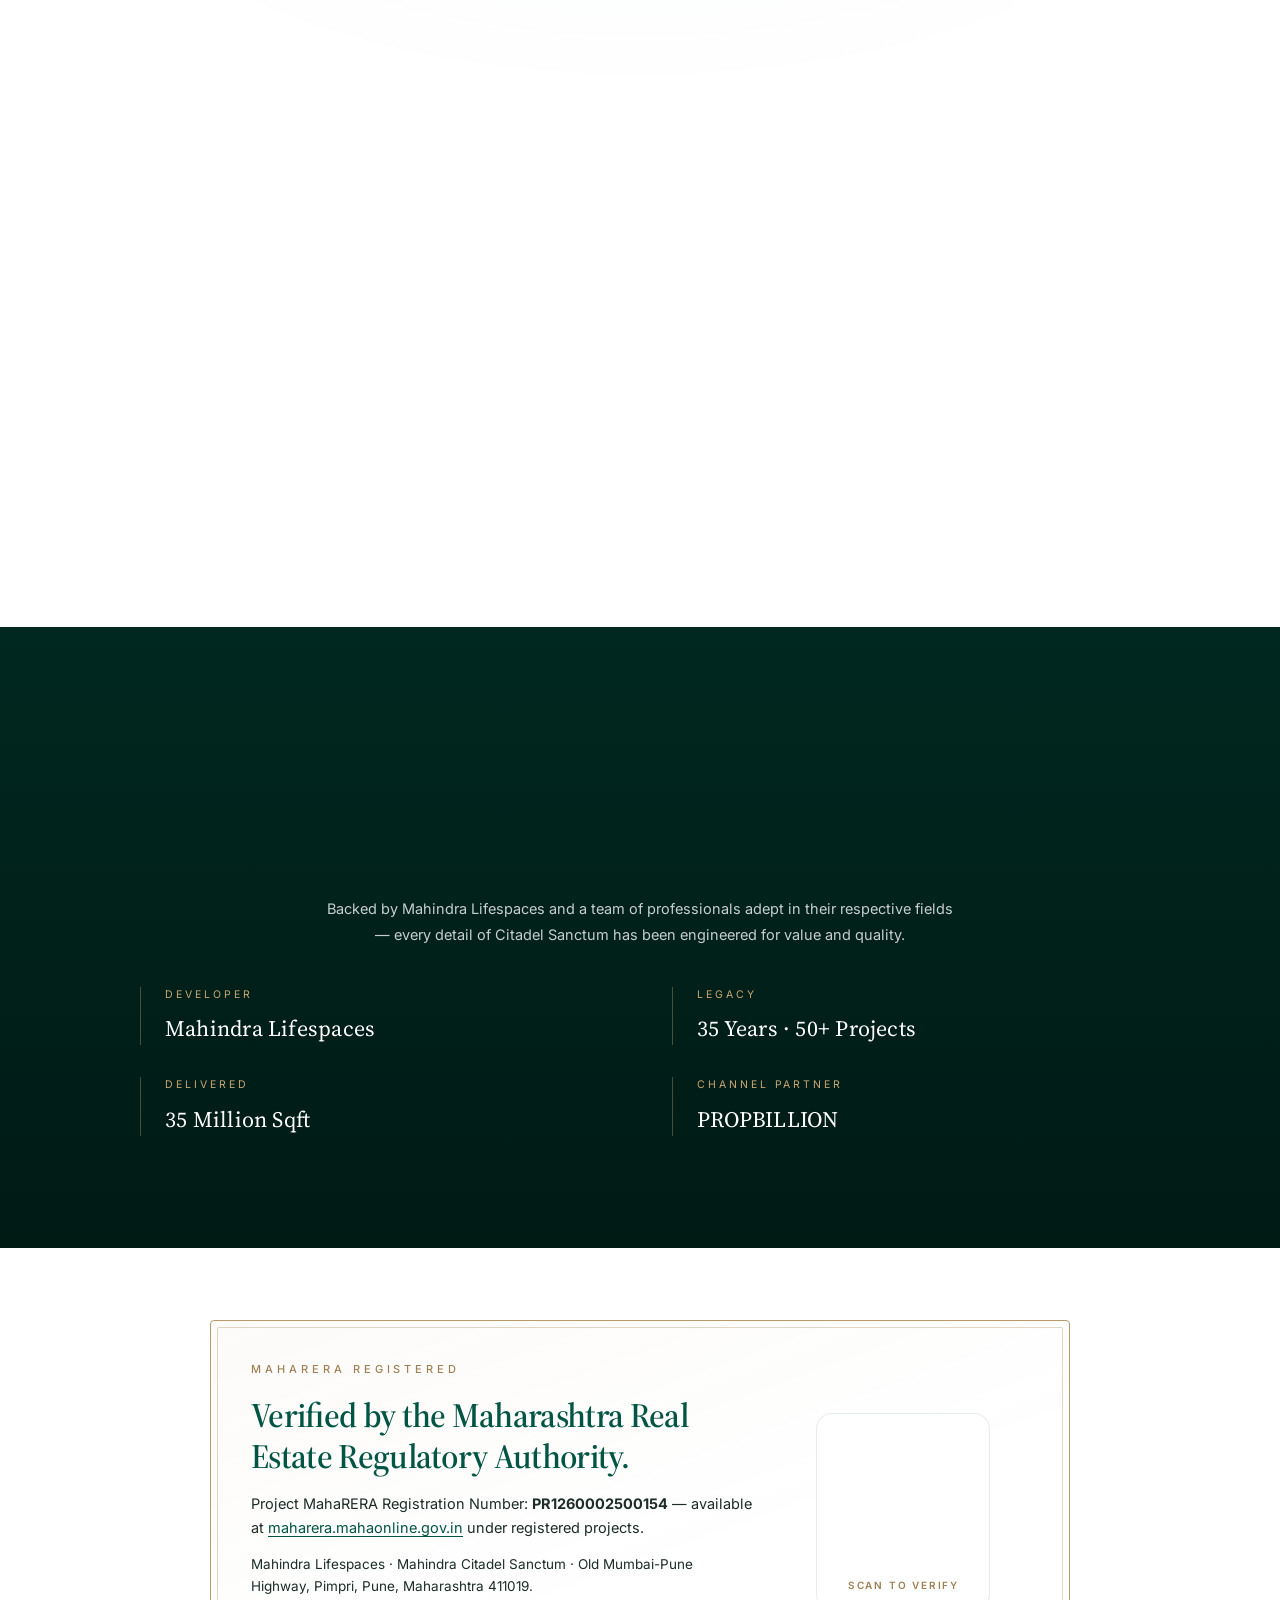
==== commit 86535e45: "Update index.html" ====
--- a/index.html
+++ b/index.html
@@ -111,8 +111,8 @@
 </p>
 
     <ul class="hero-usp-strip reveal reveal-d3">
-      <li>10-Acre Smart Community | Metro-Touch</li>
-      <li>Pre-Launch | 3 NEW TOWERS | 50+ Amenities</li>
+            <li>Pre-Launch | 3 NEW TOWERS | 50+ Amenities</li>
+ <li>10-Acre Smart Community | Metro-Touch</li>
     </ul>
 
     <!-- INLINE HERO FORM -->
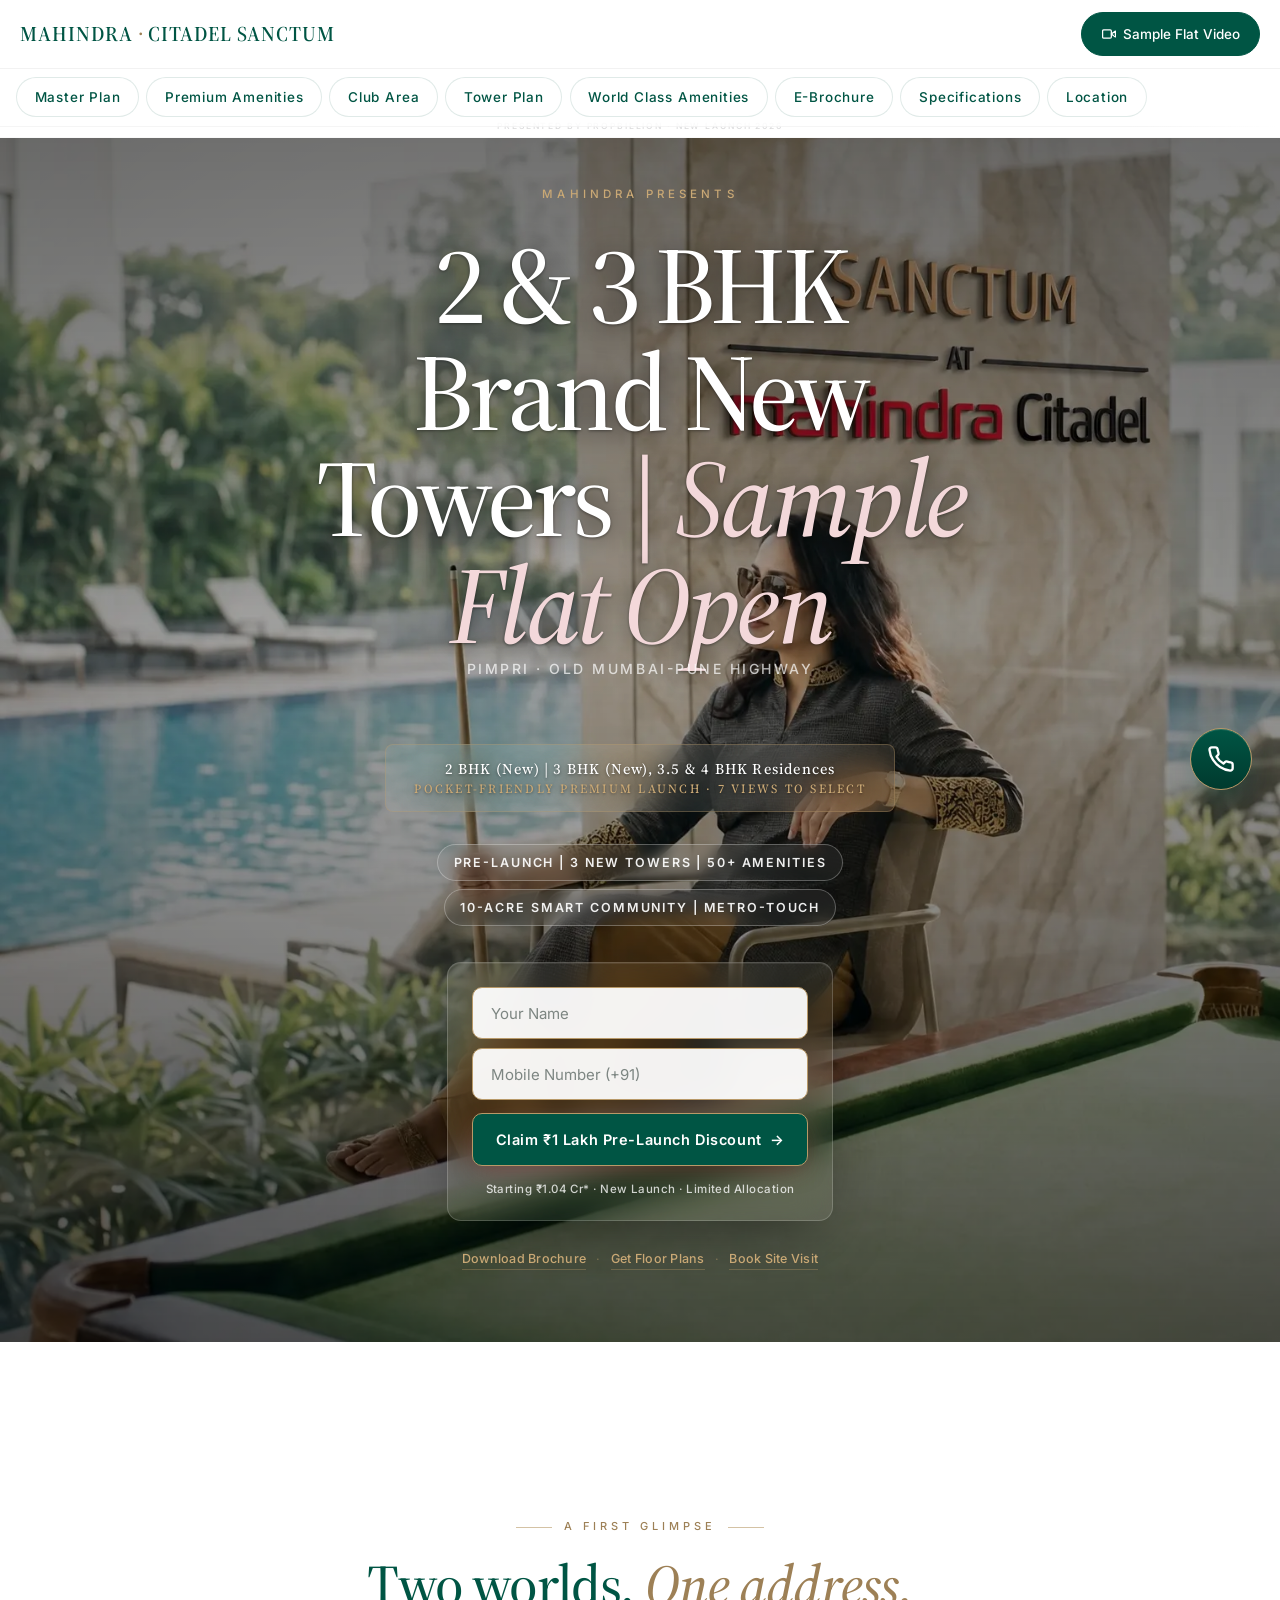
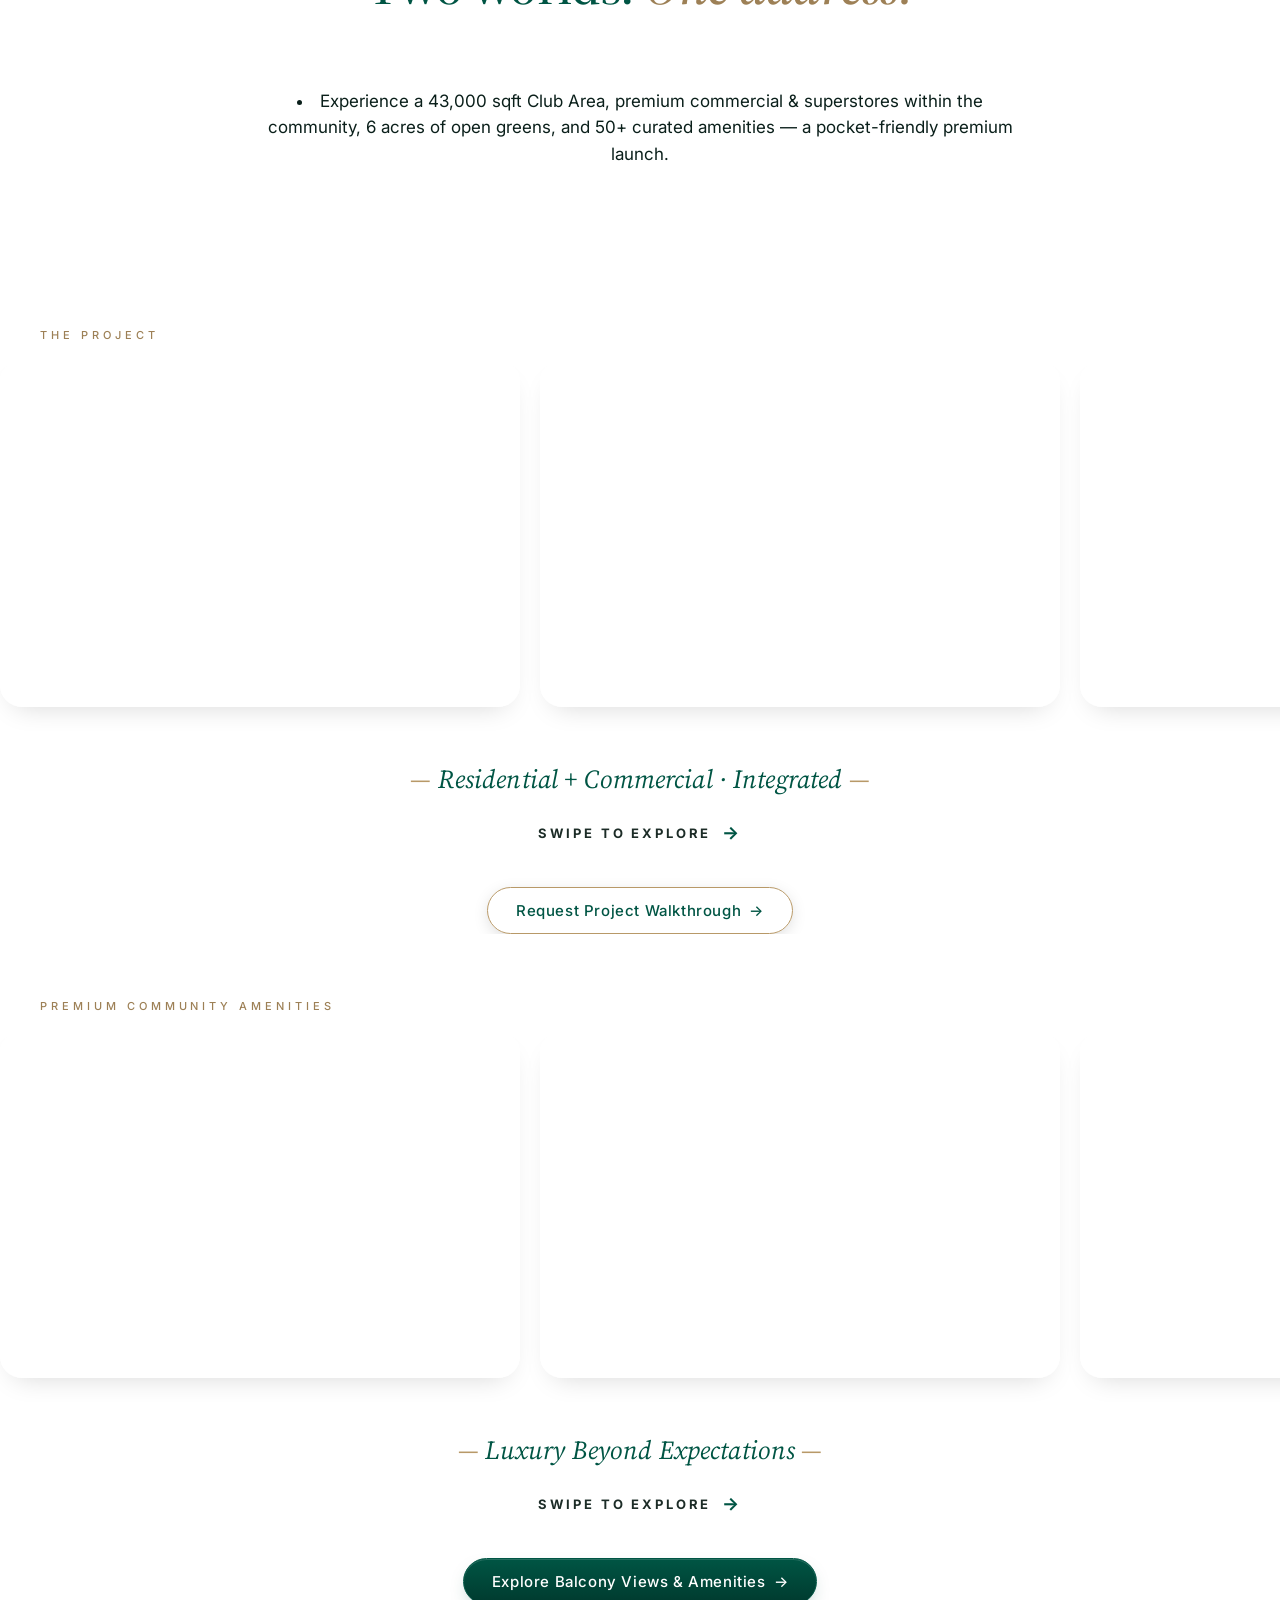
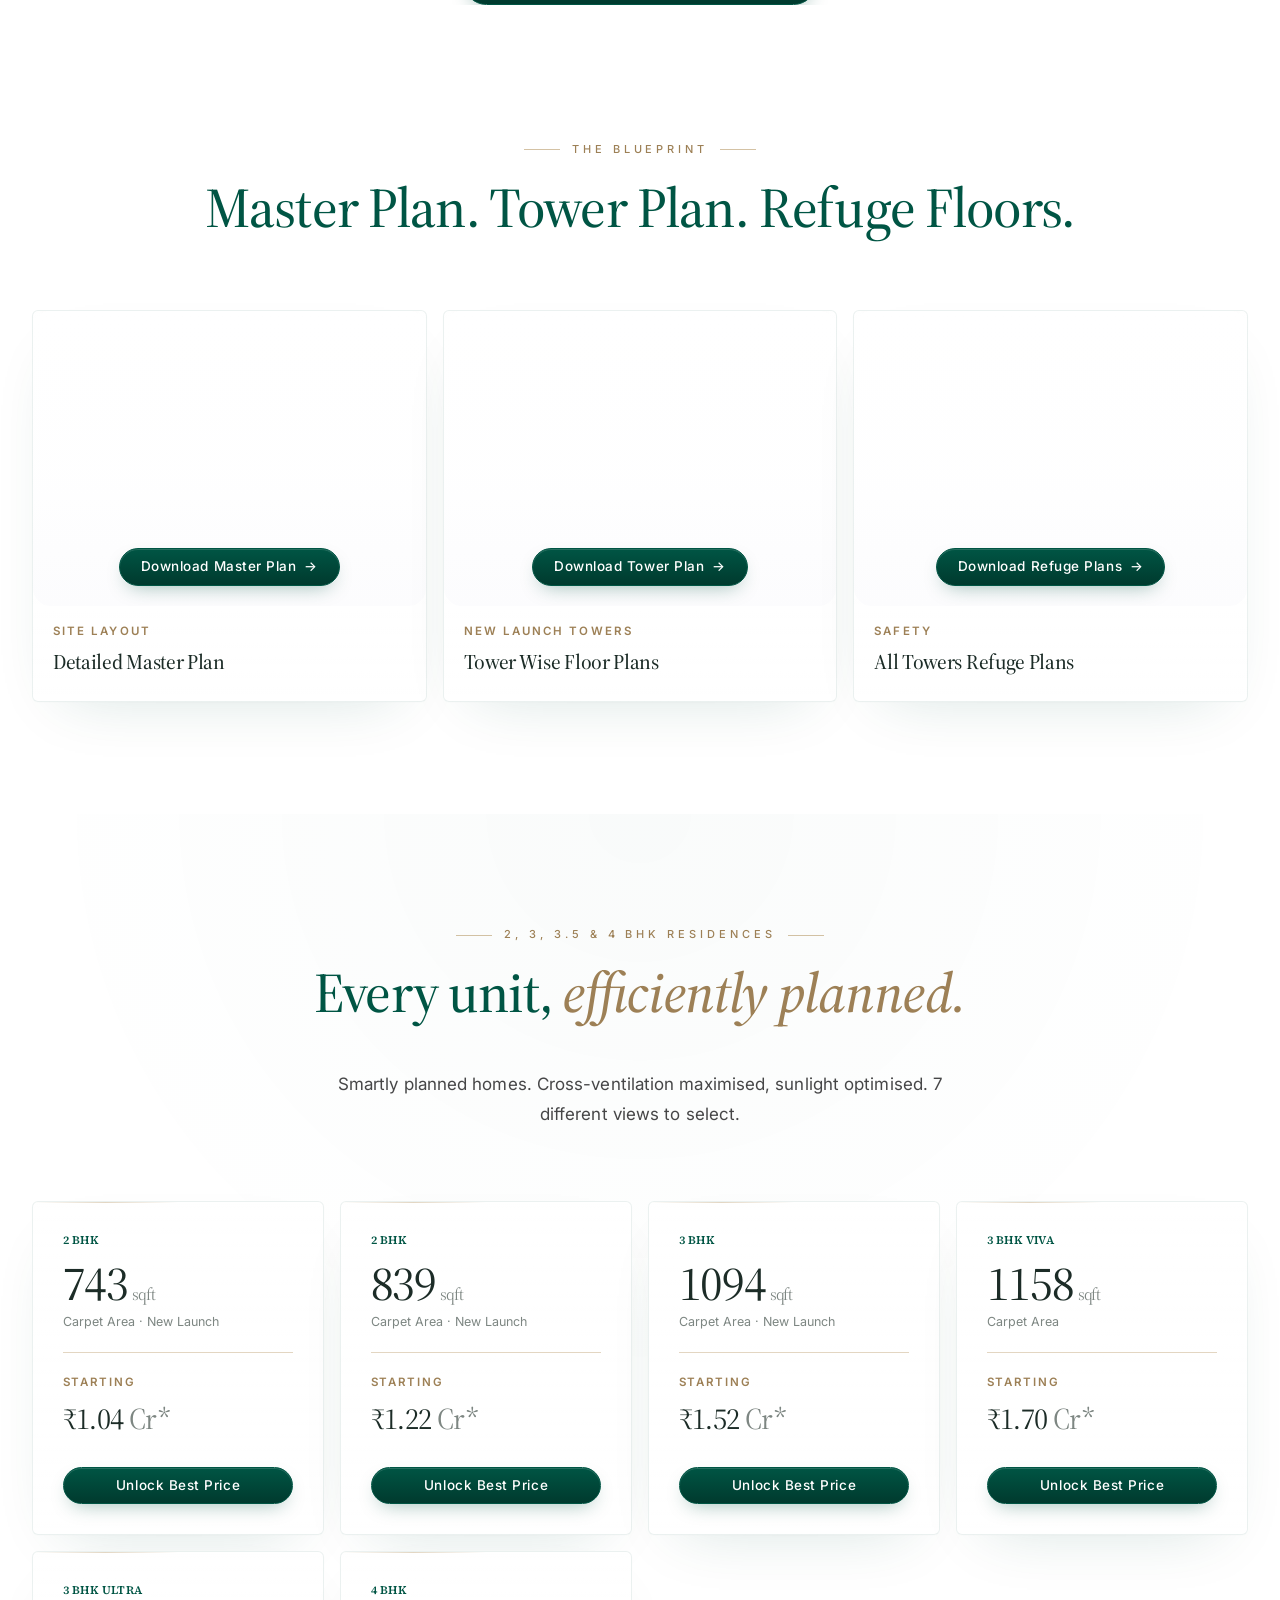
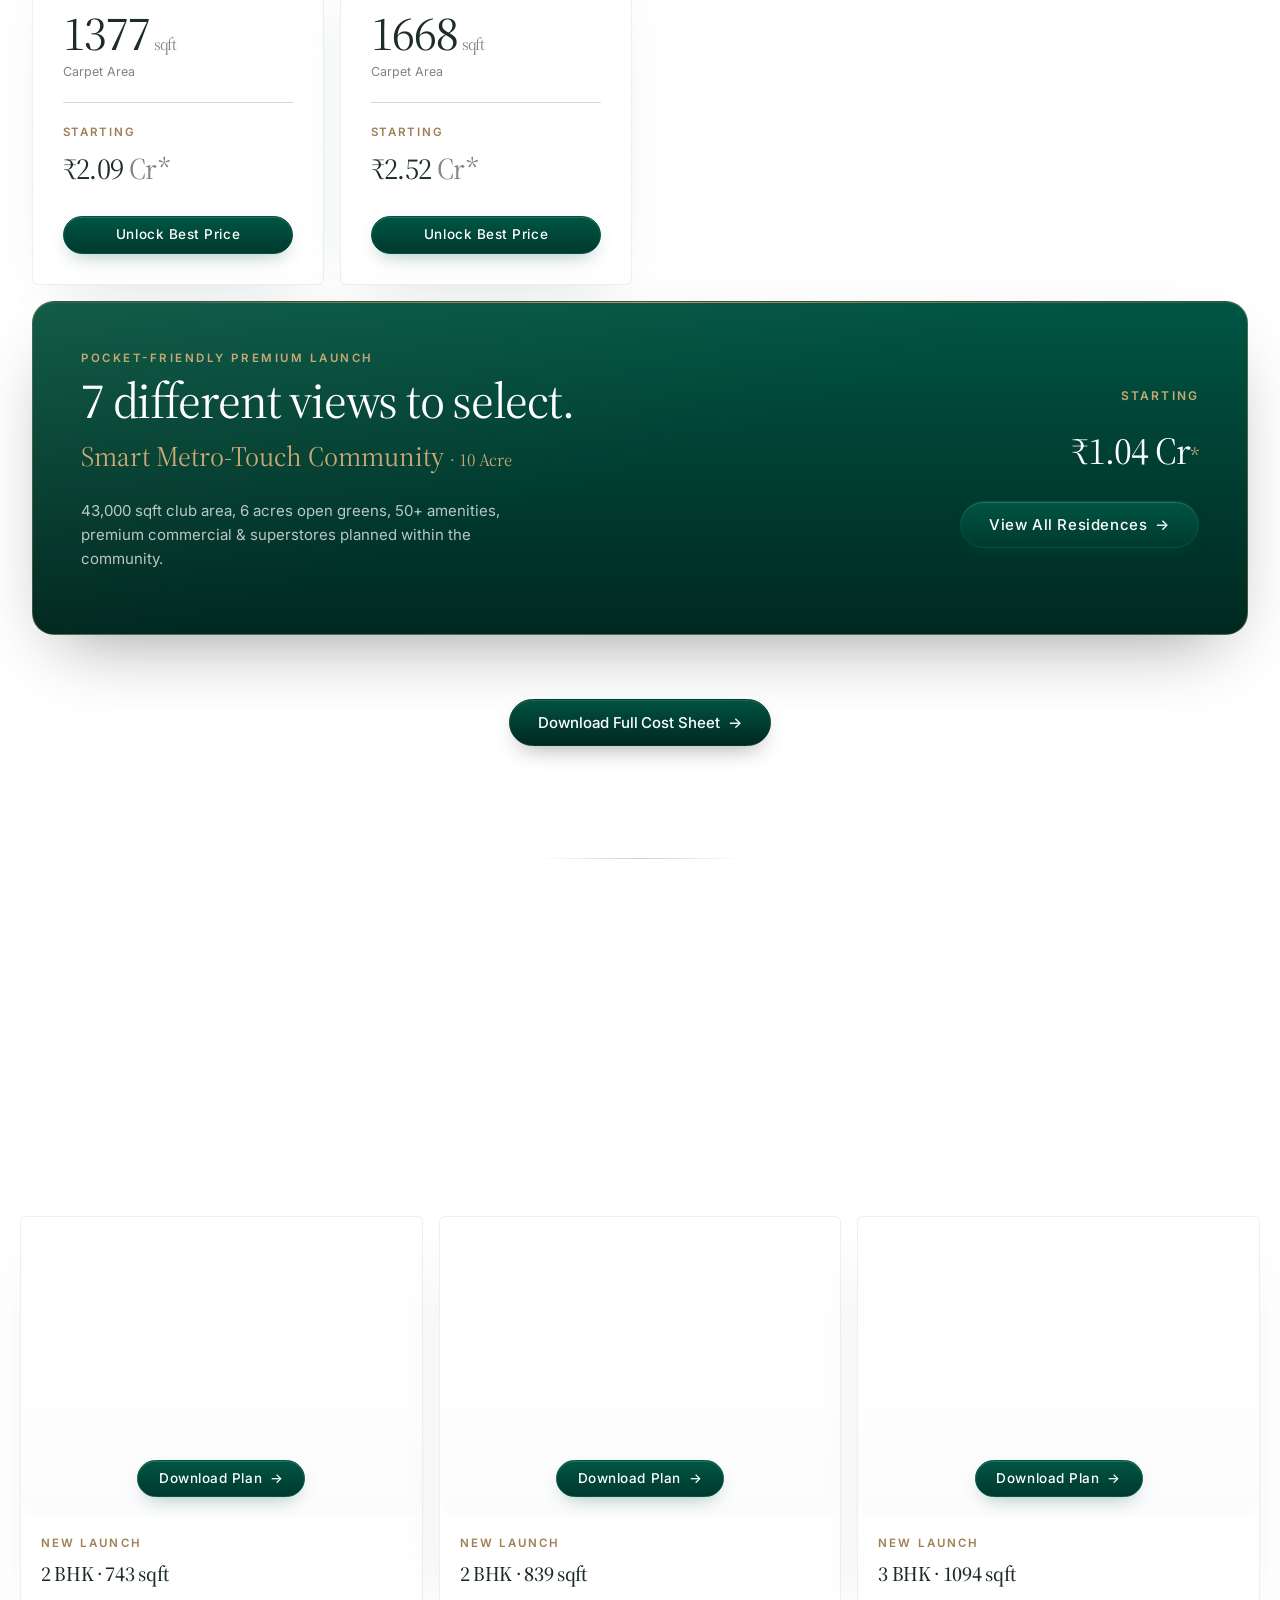
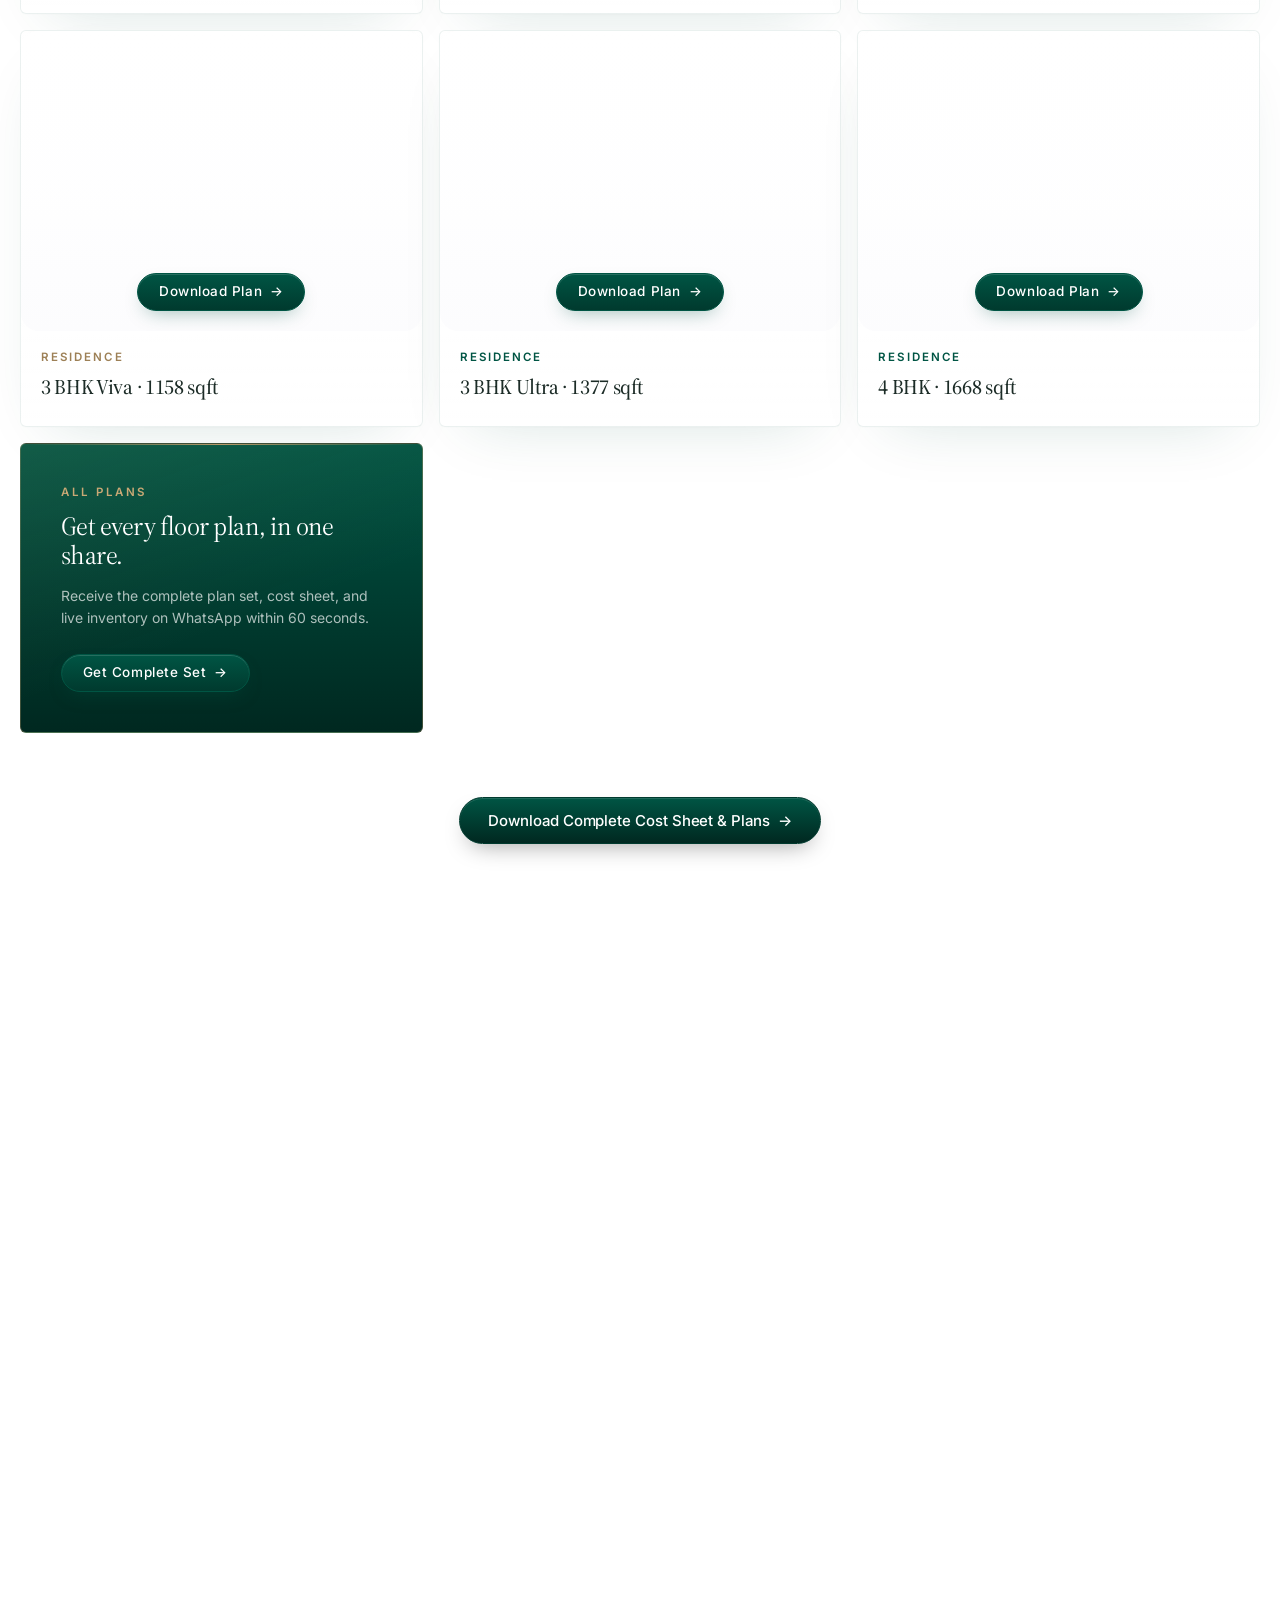
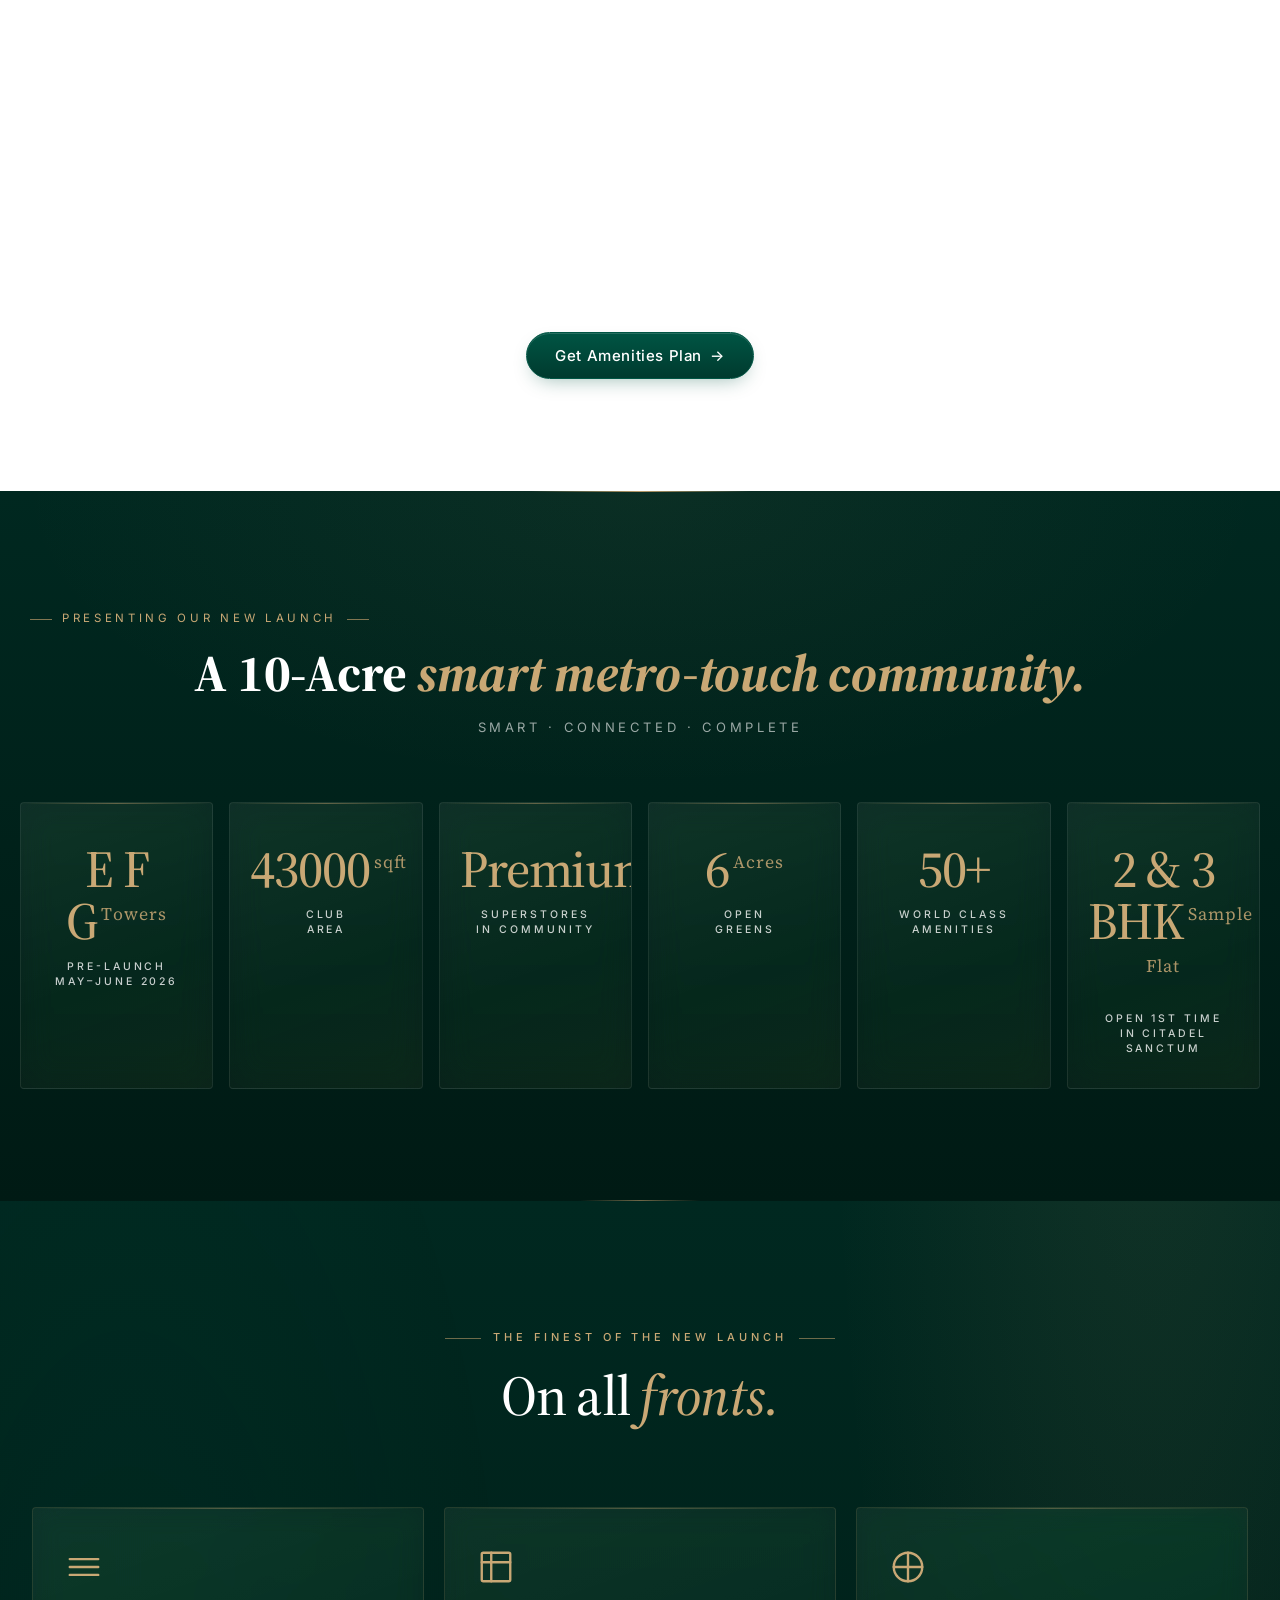
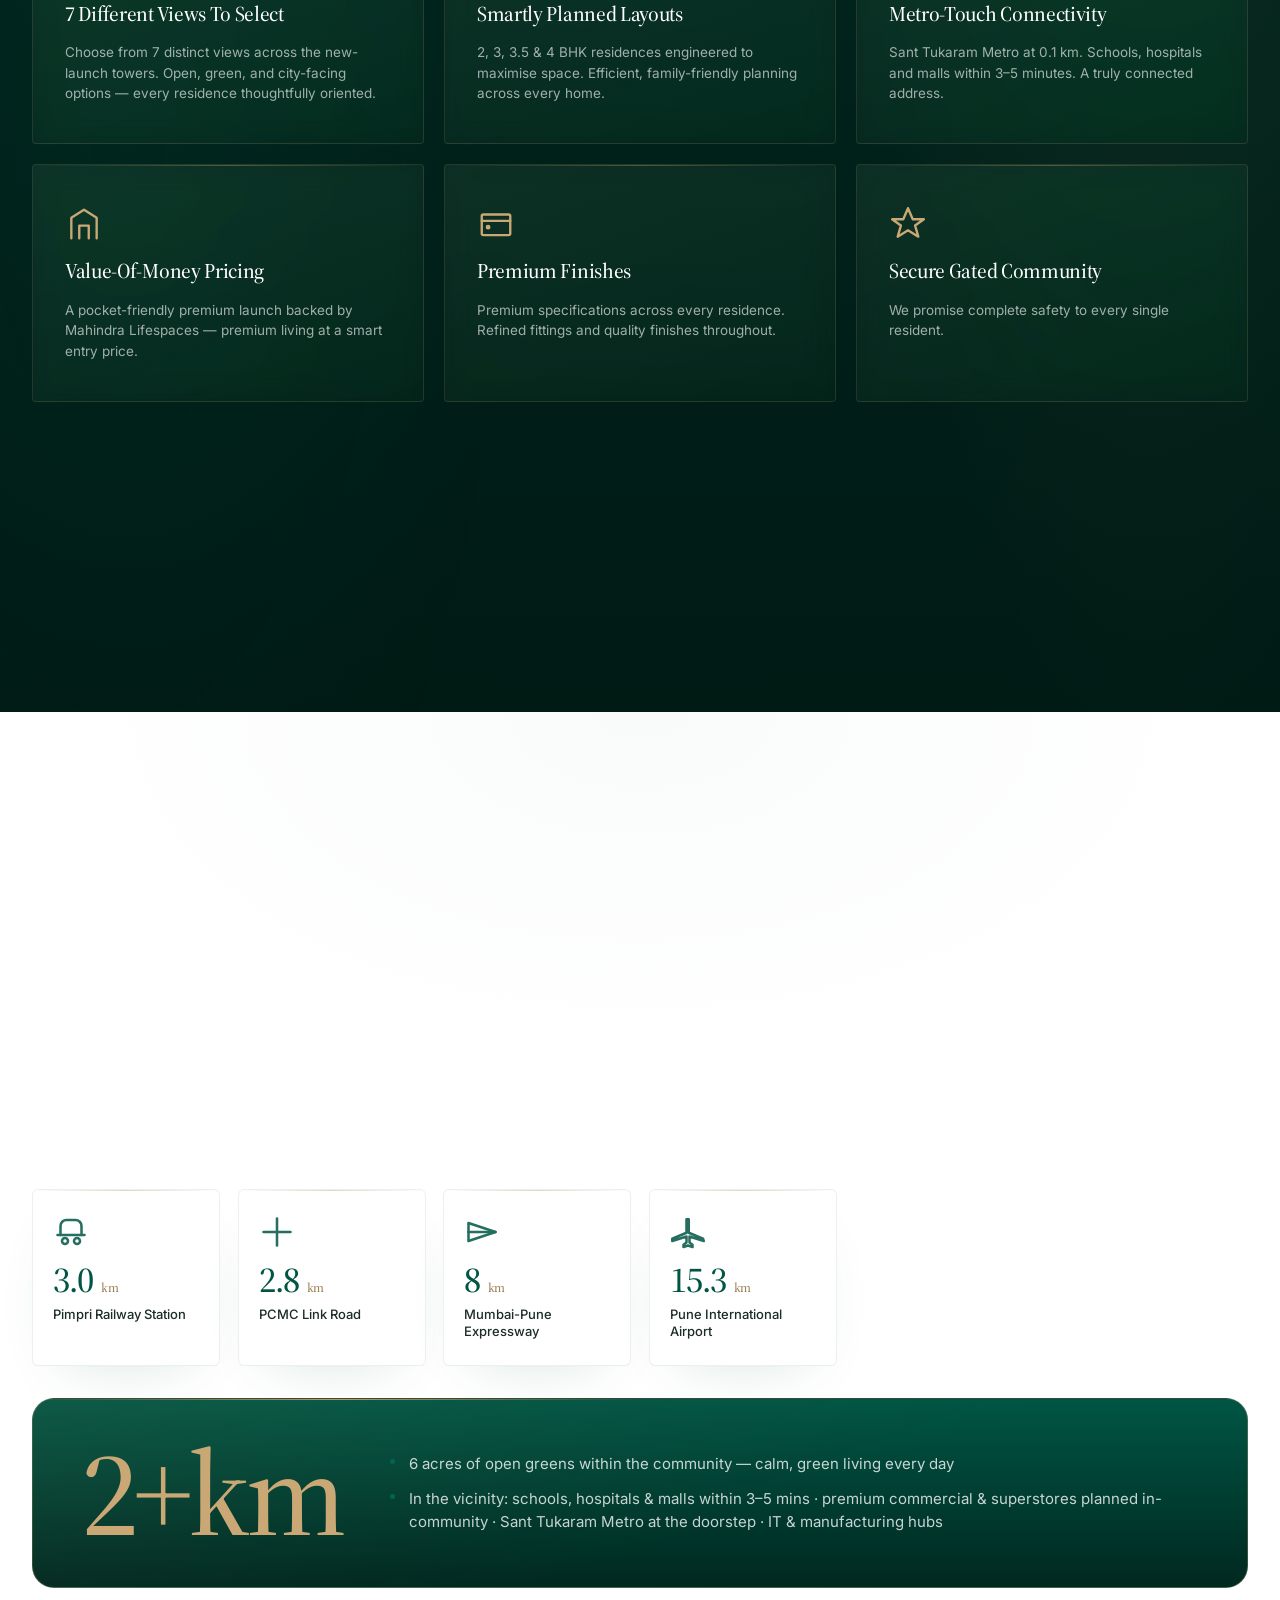
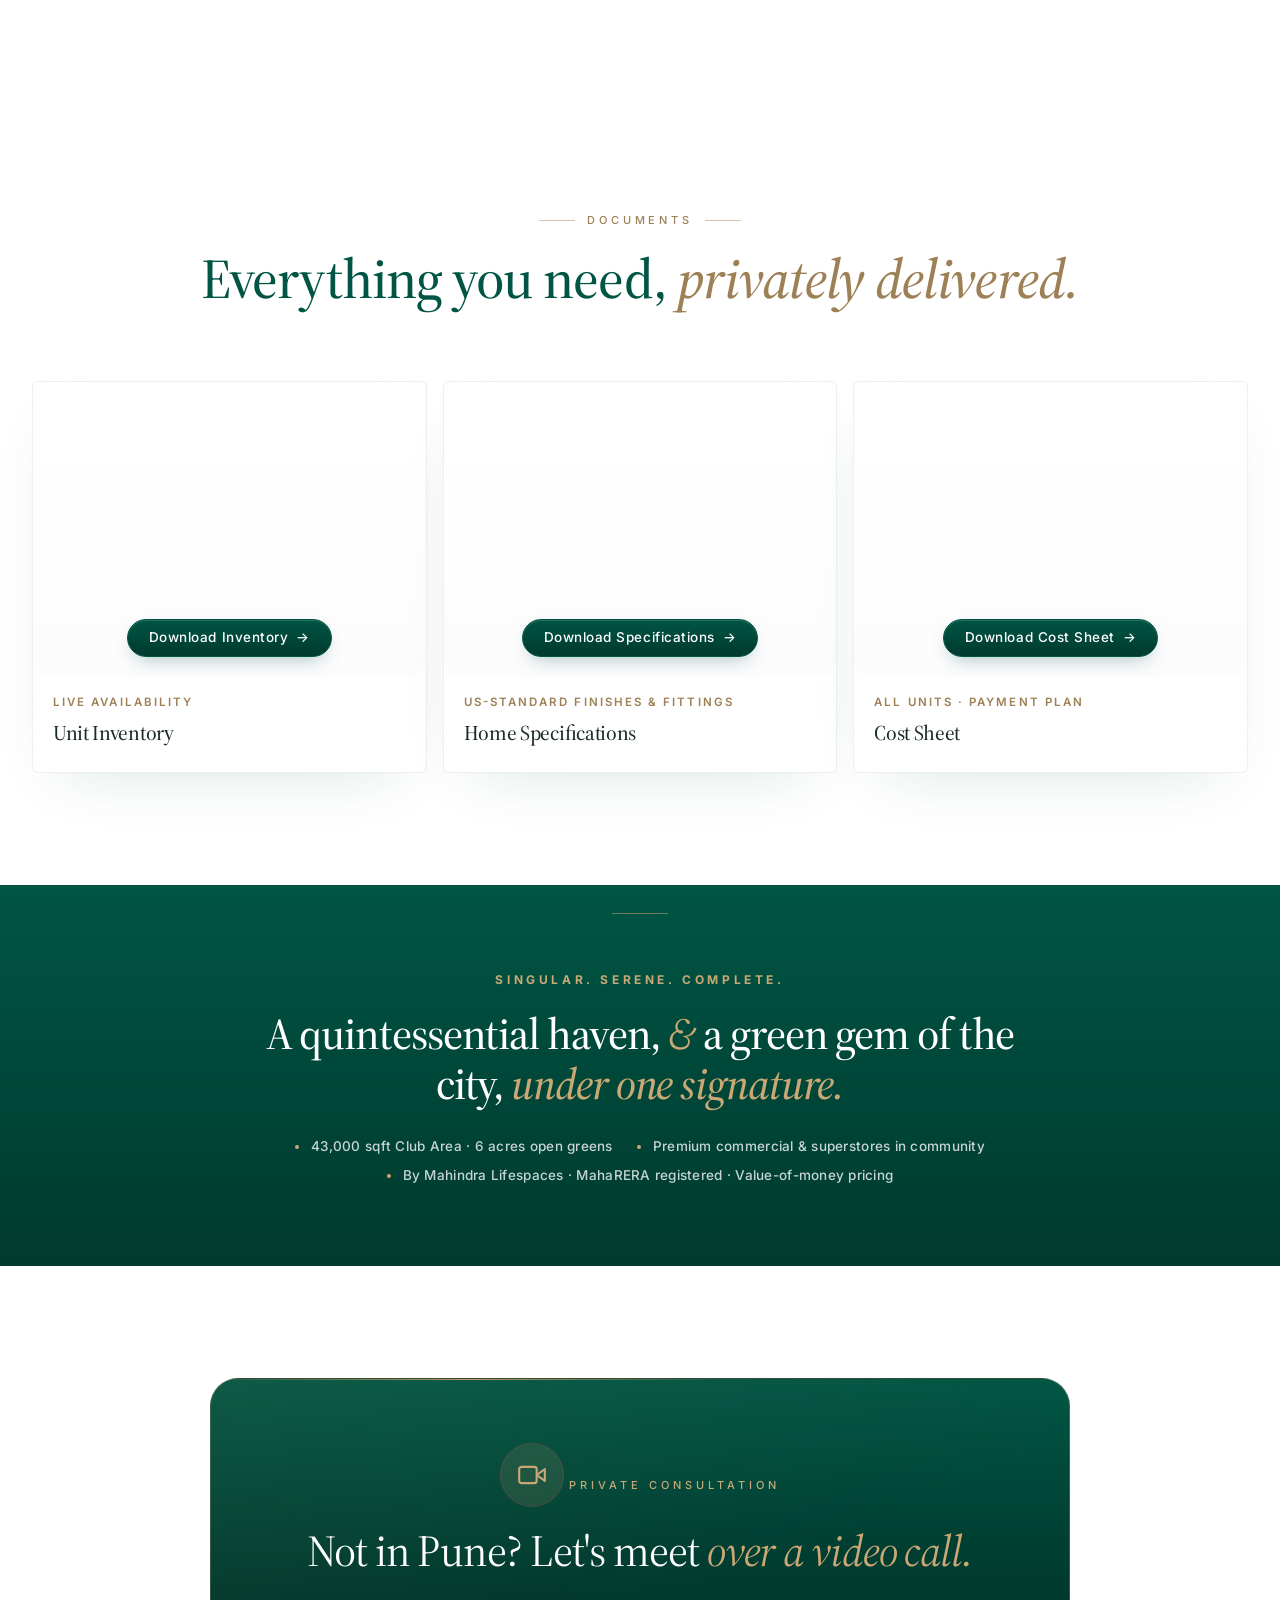
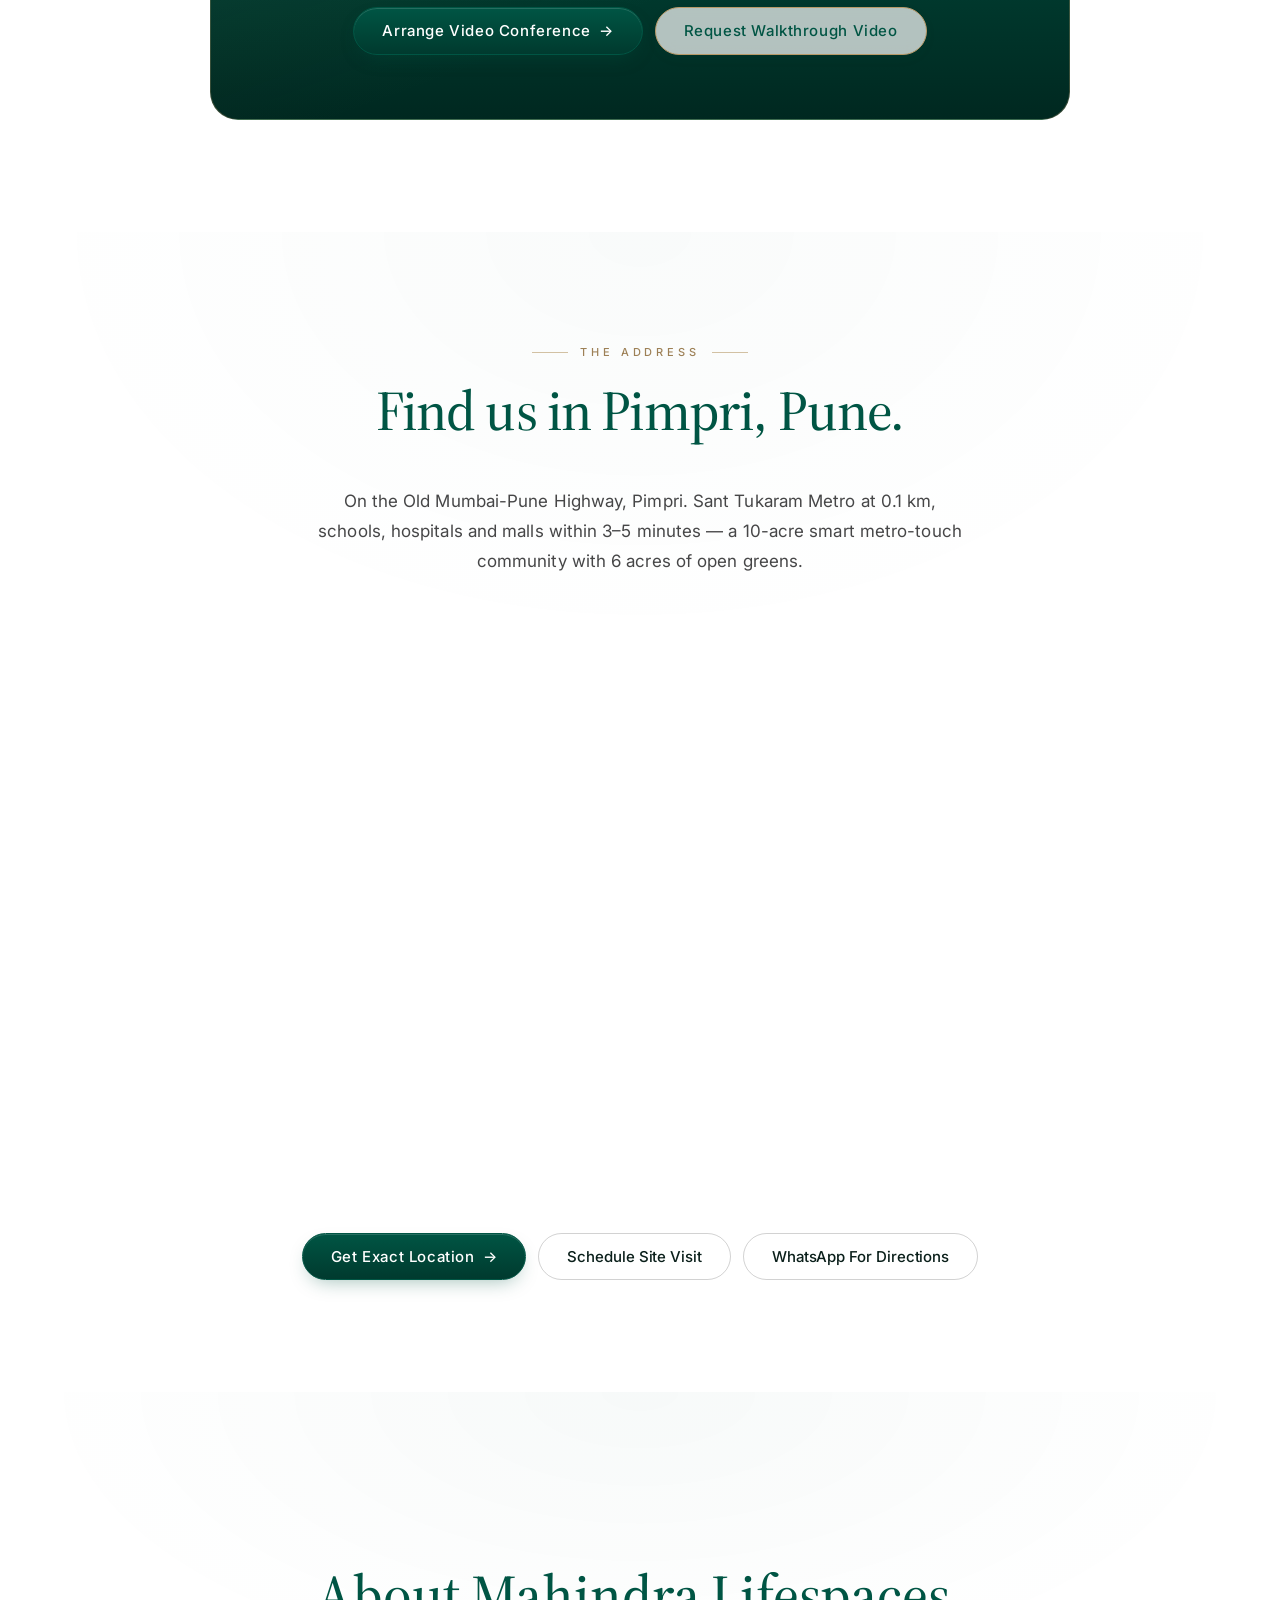
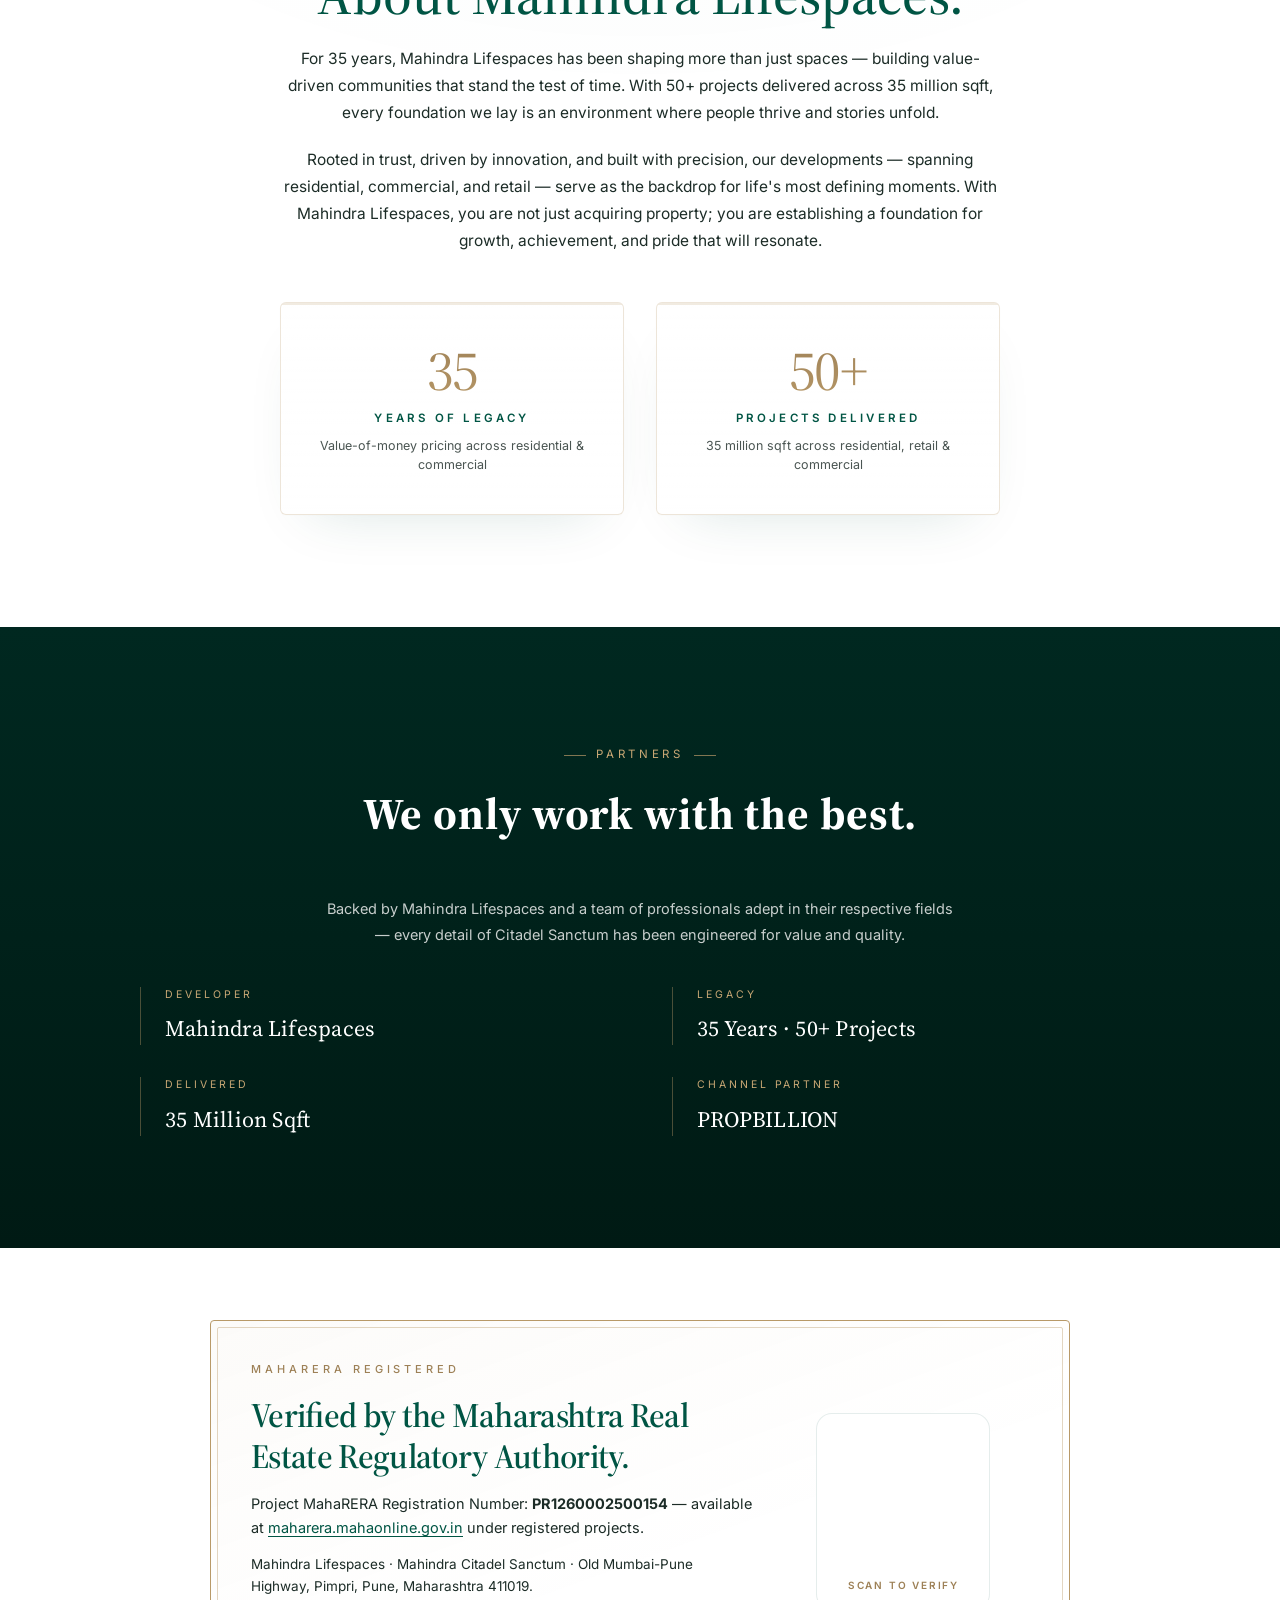
==== commit 824fb925: "Update index.html" ====
--- a/index.html
+++ b/index.html
@@ -98,7 +98,7 @@
     <span class="hero-presents reveal">Mahindra Presents</span>
 
     <h1 class="hero-mainline reveal reveal-d1">
-      2 & 3 BHK Brand New Towers <em> Sample Flat Open</em>
+      2 & 3 BHK Brand New Towers <em> | Sample Flat Open</em>
     </h1>
 
 
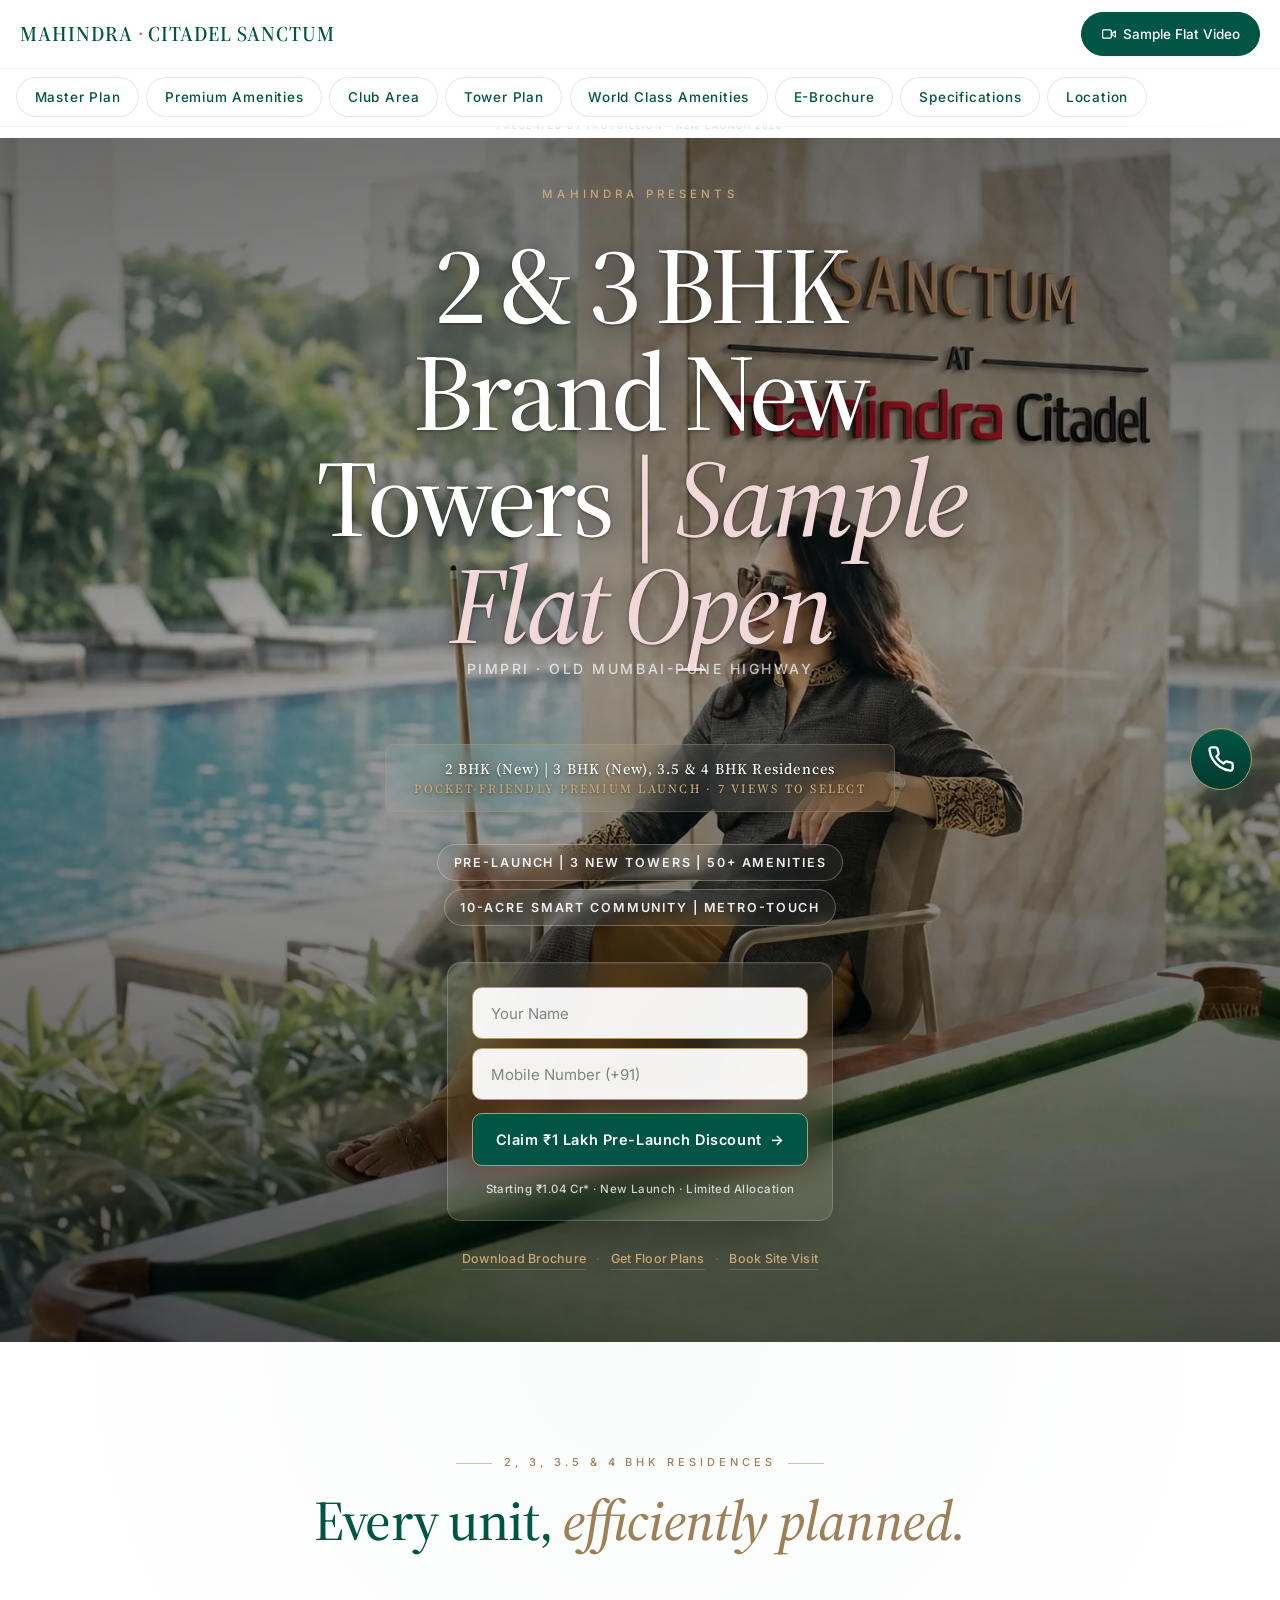
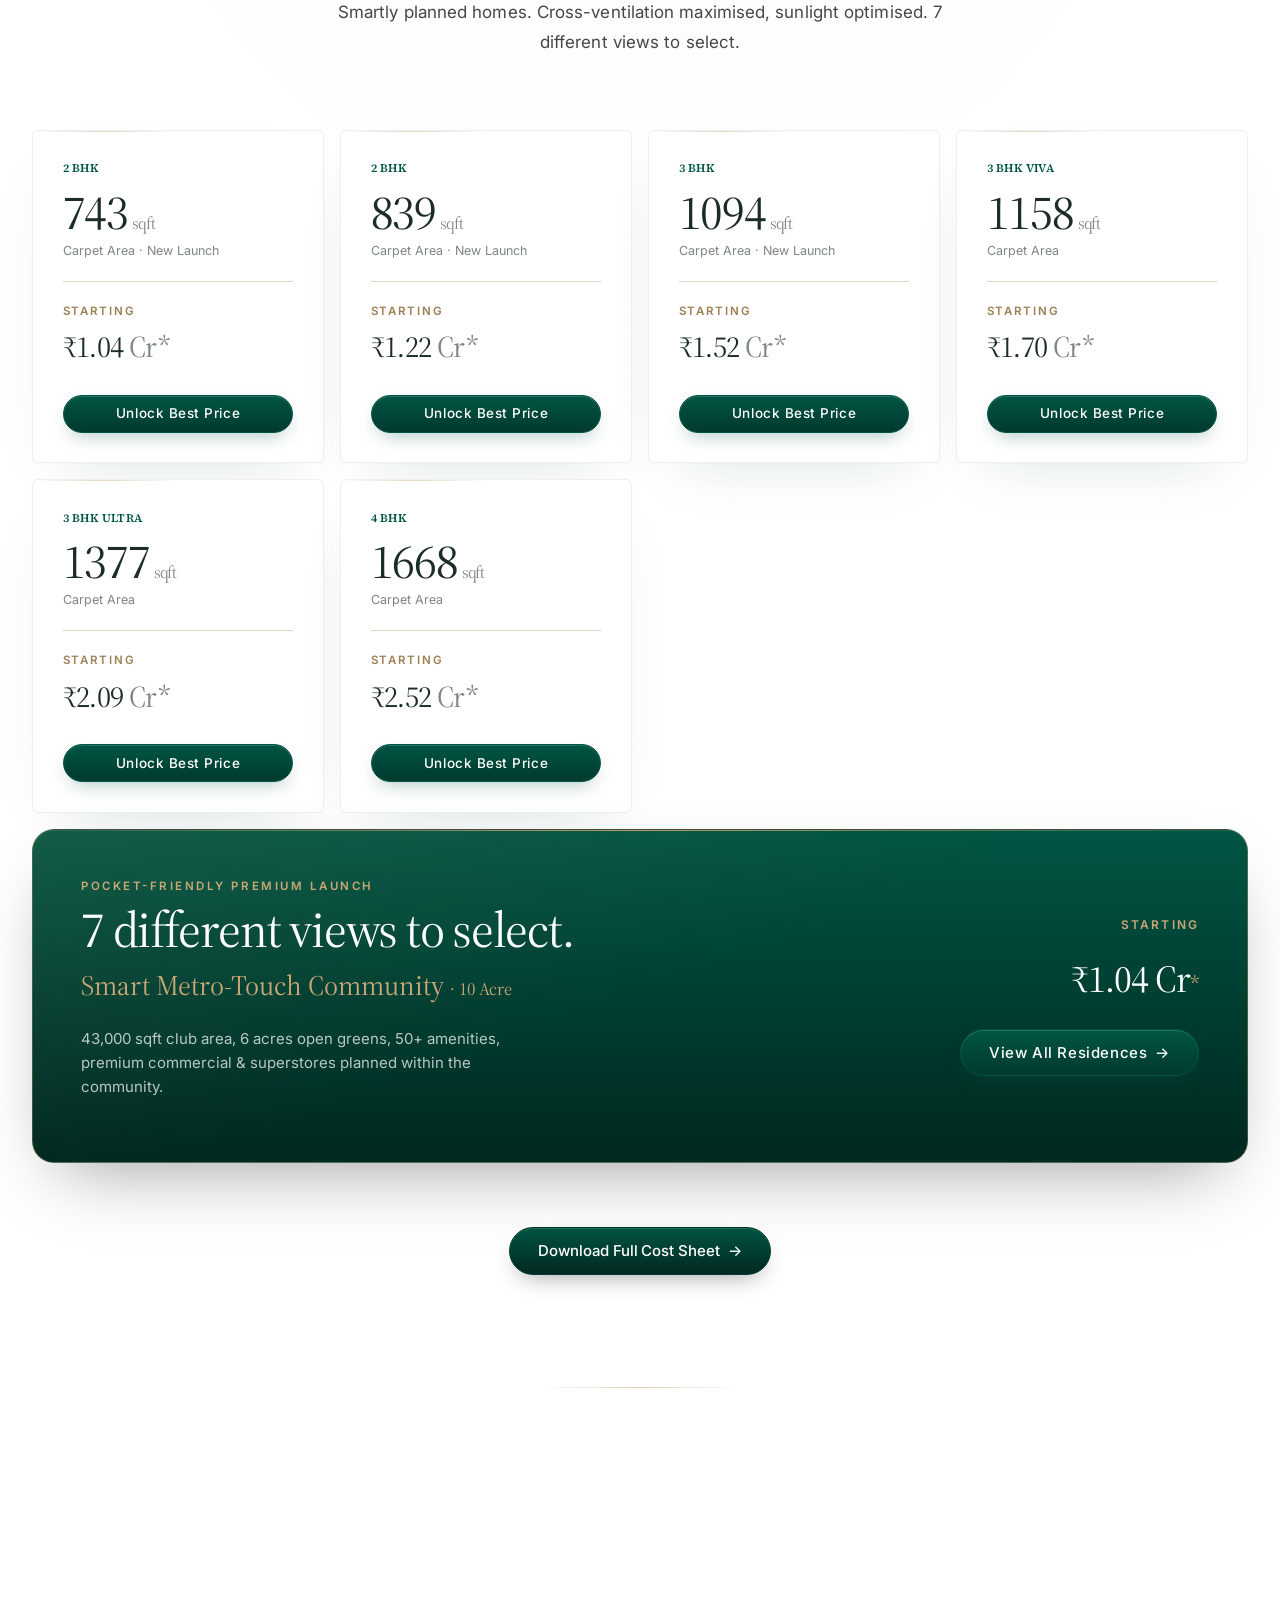
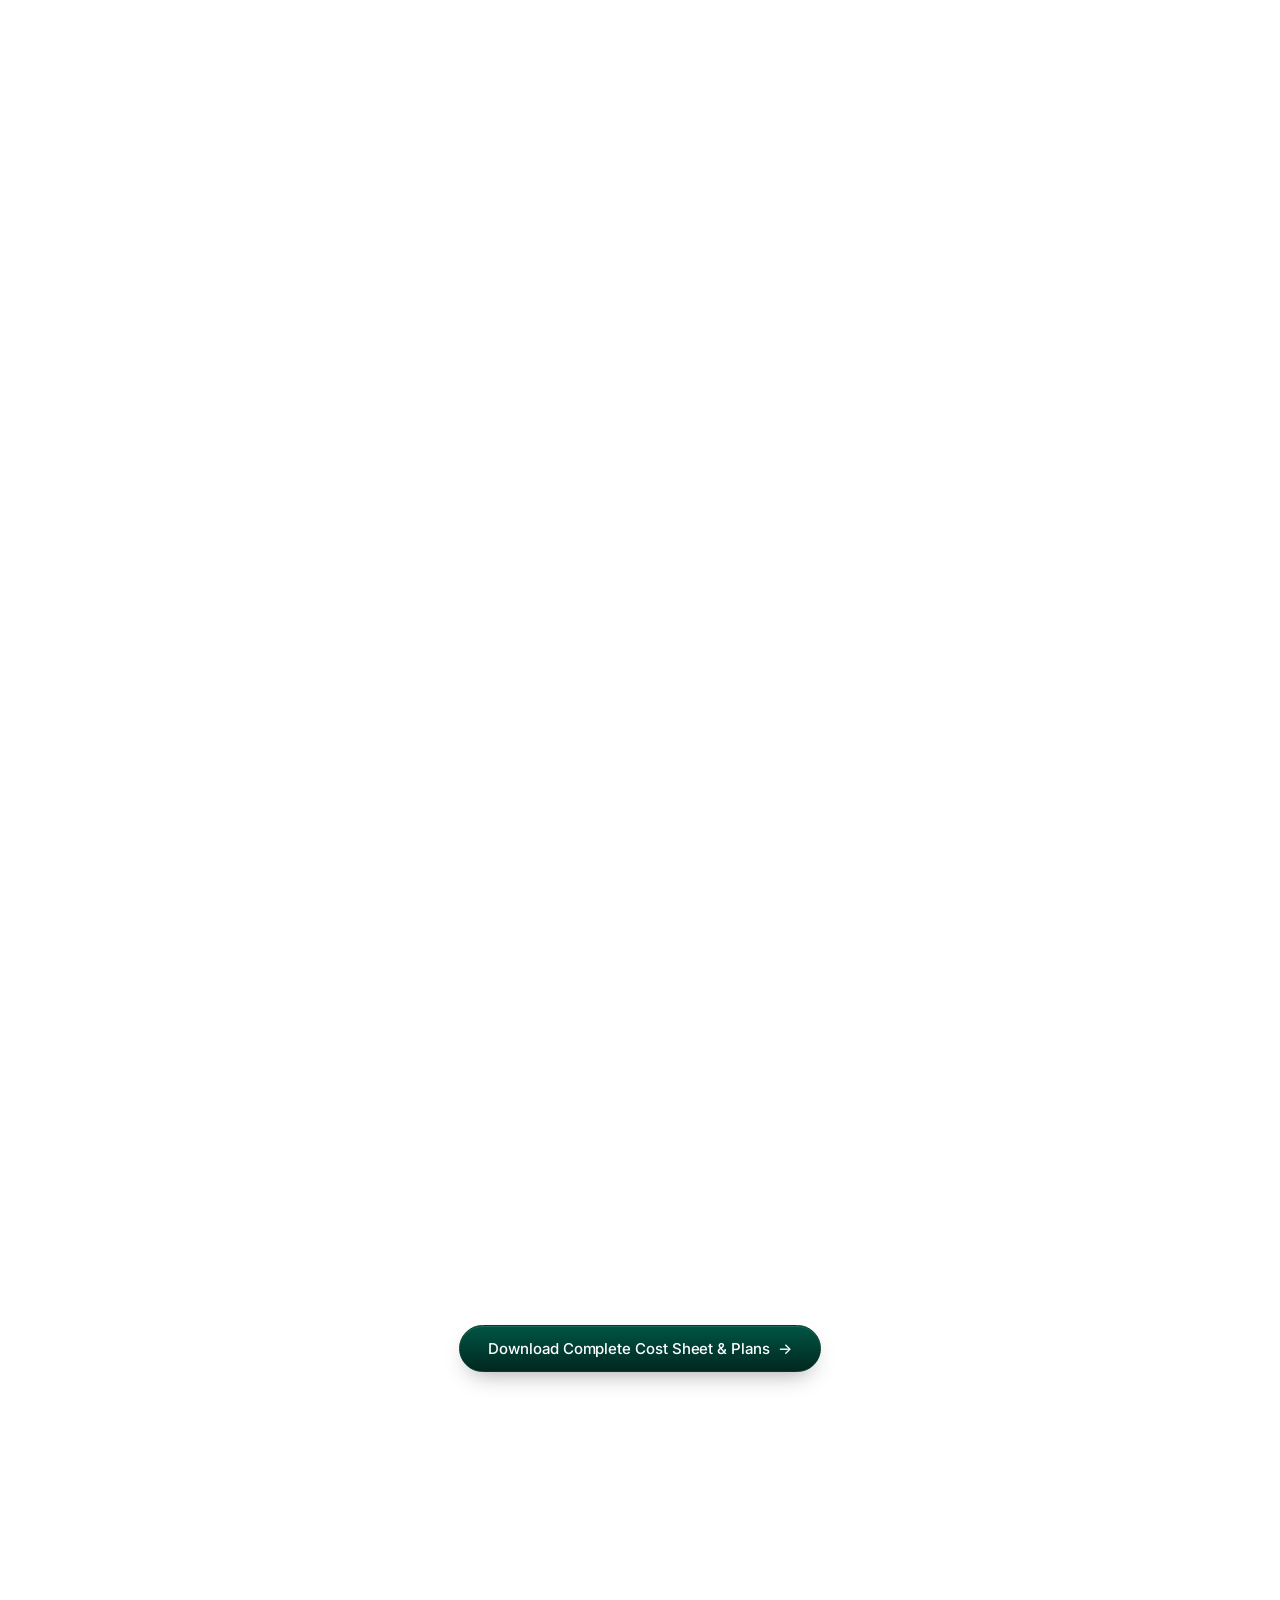
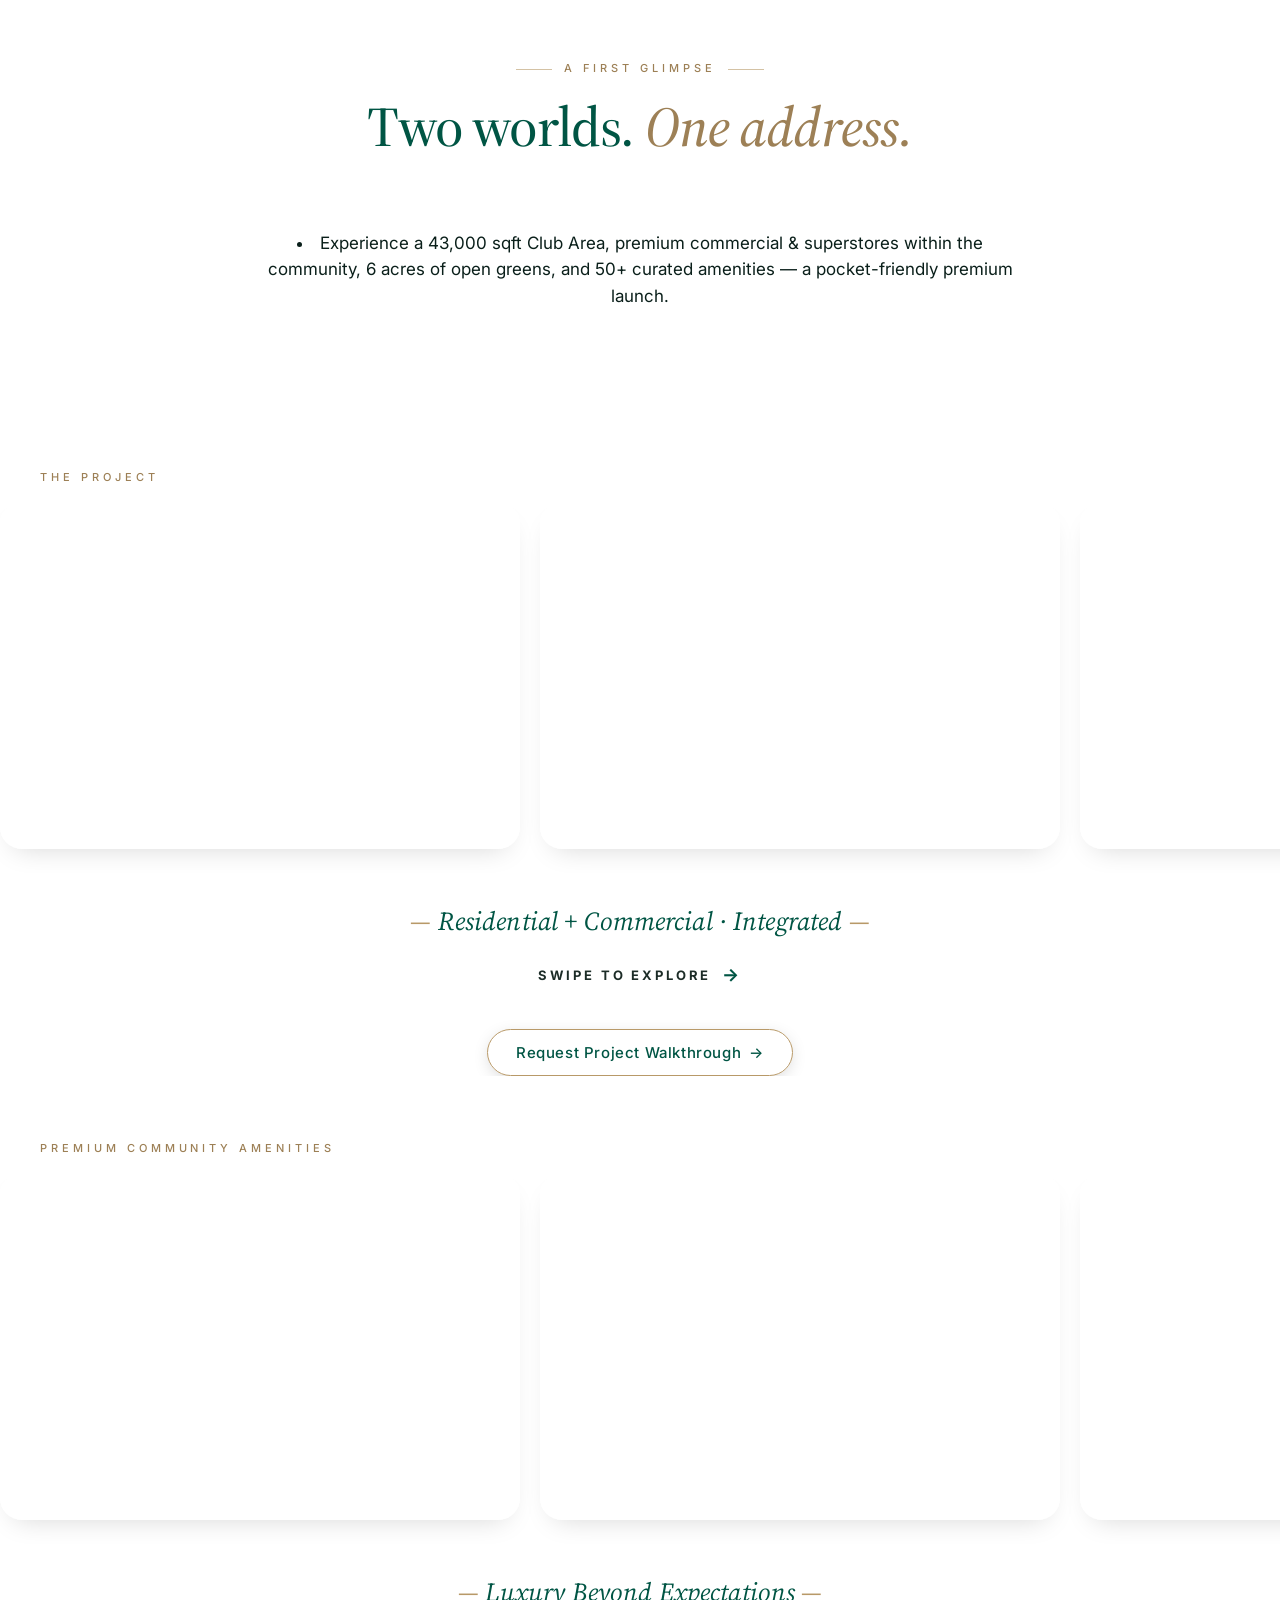
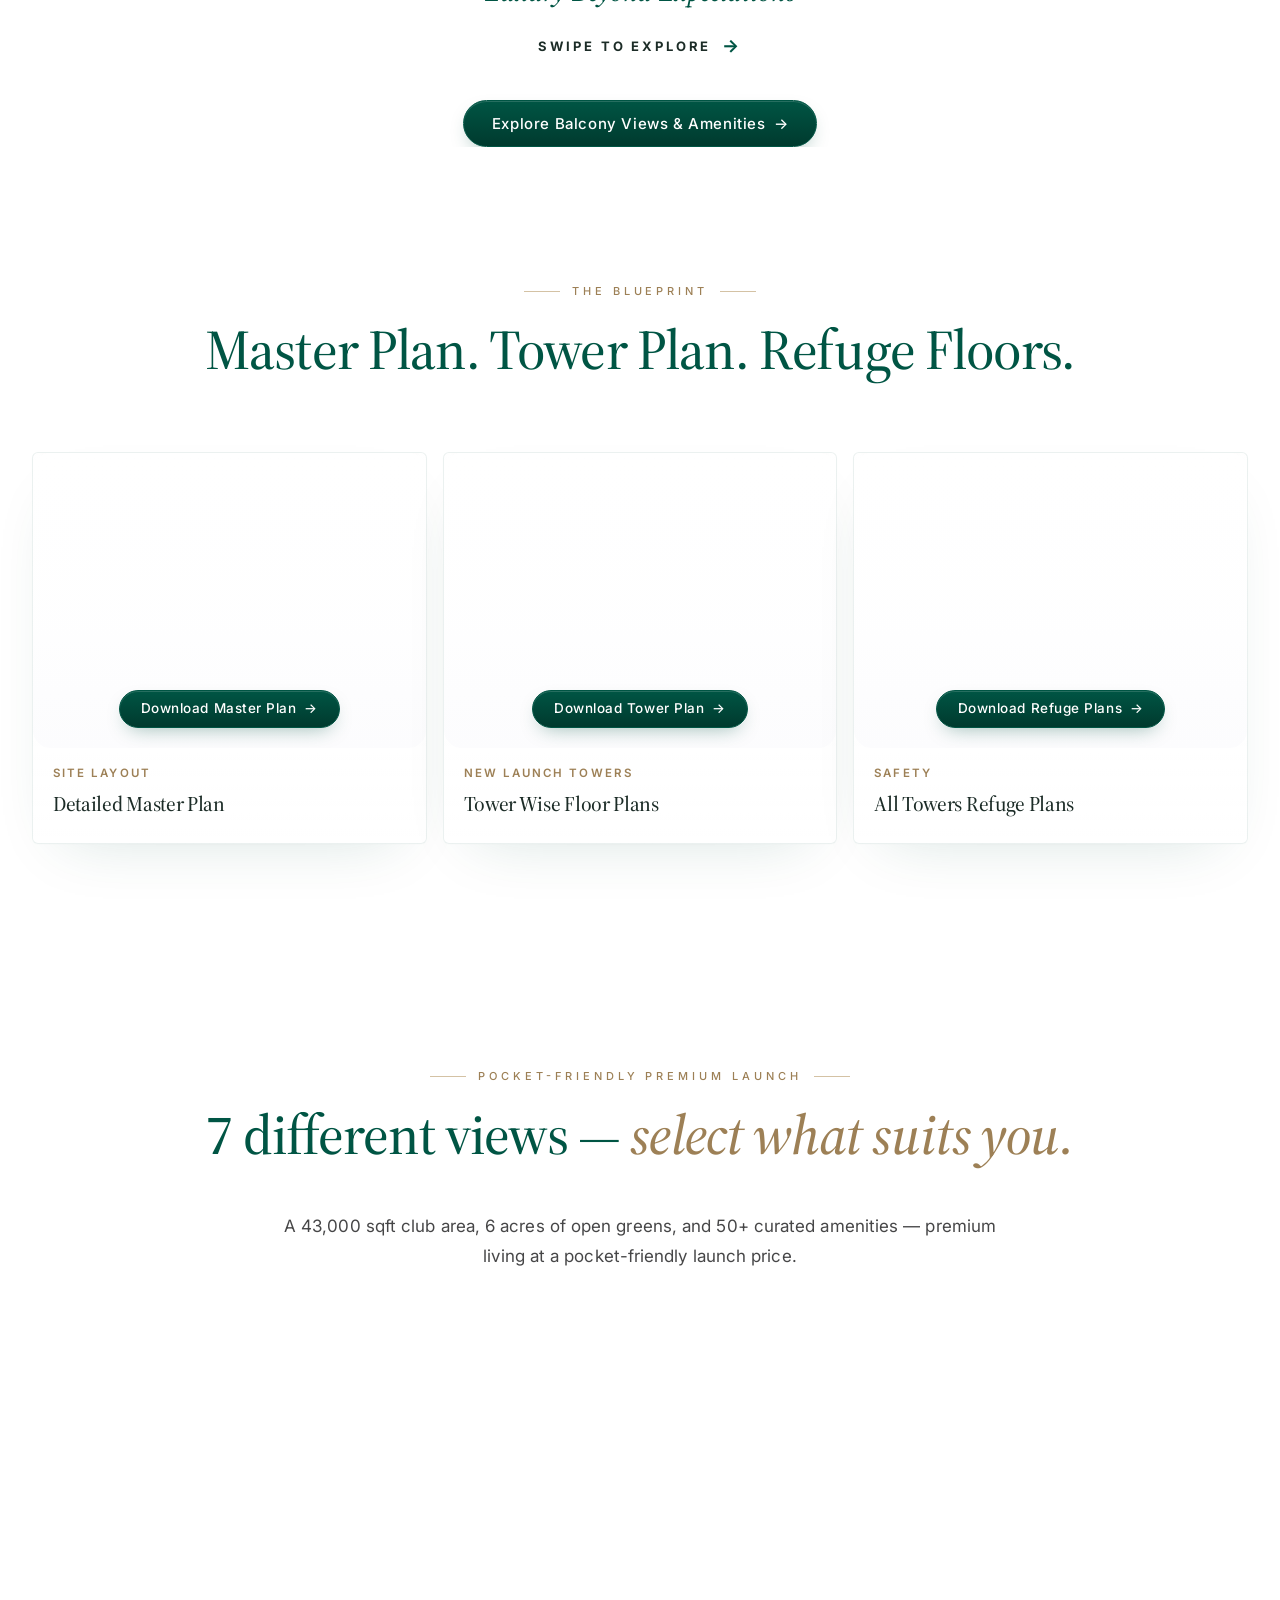
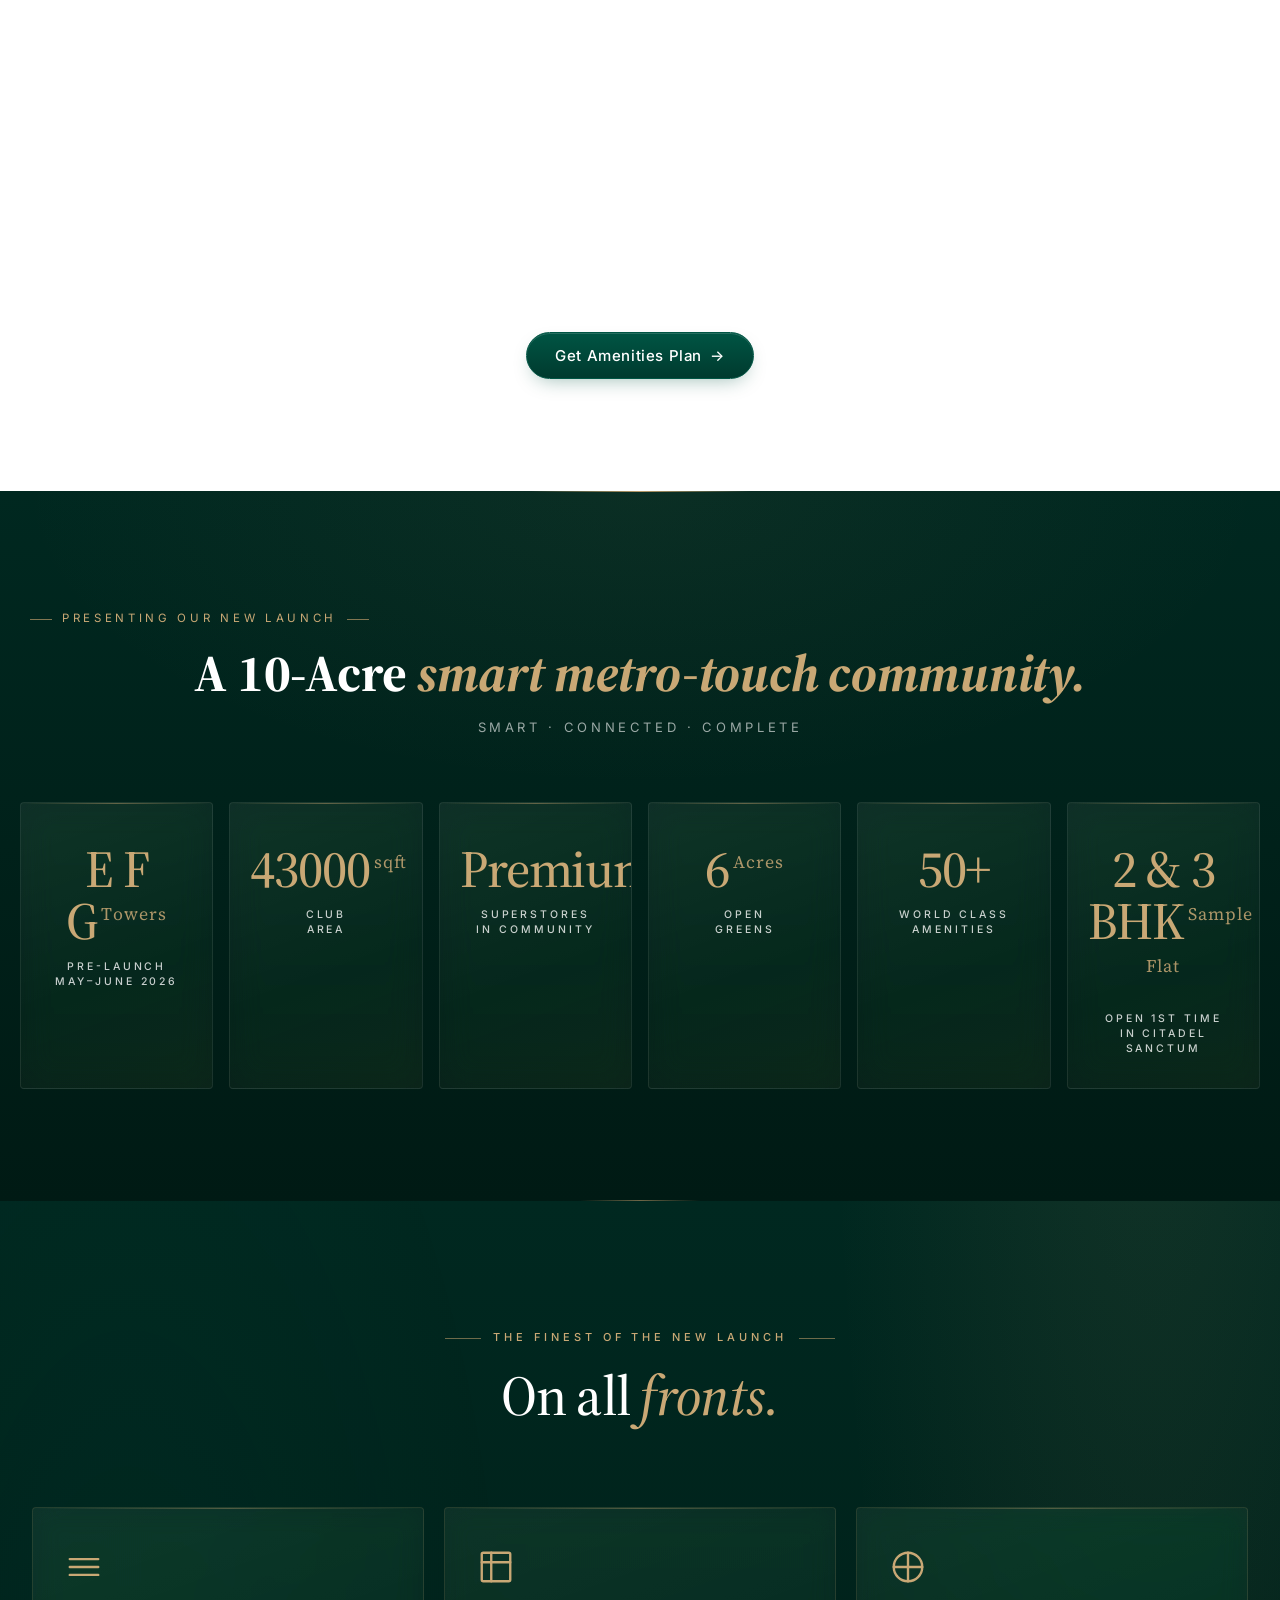
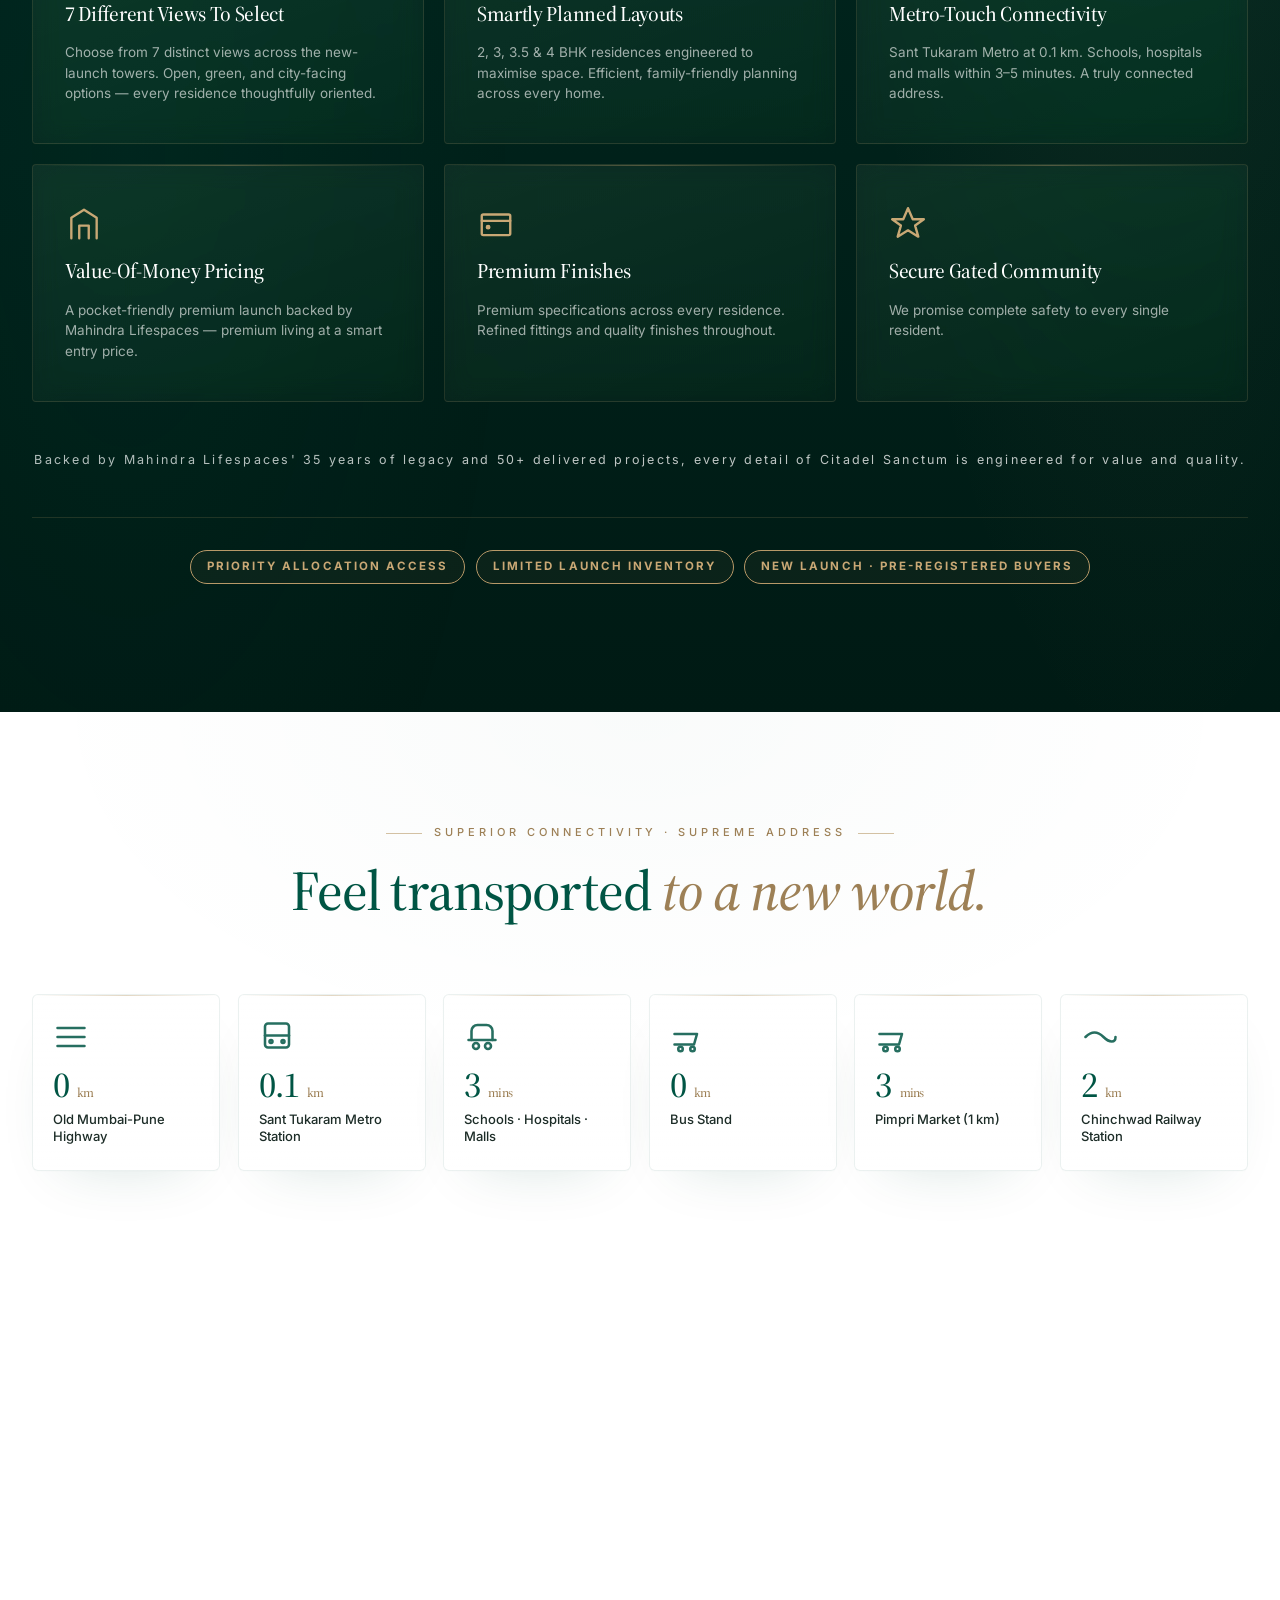
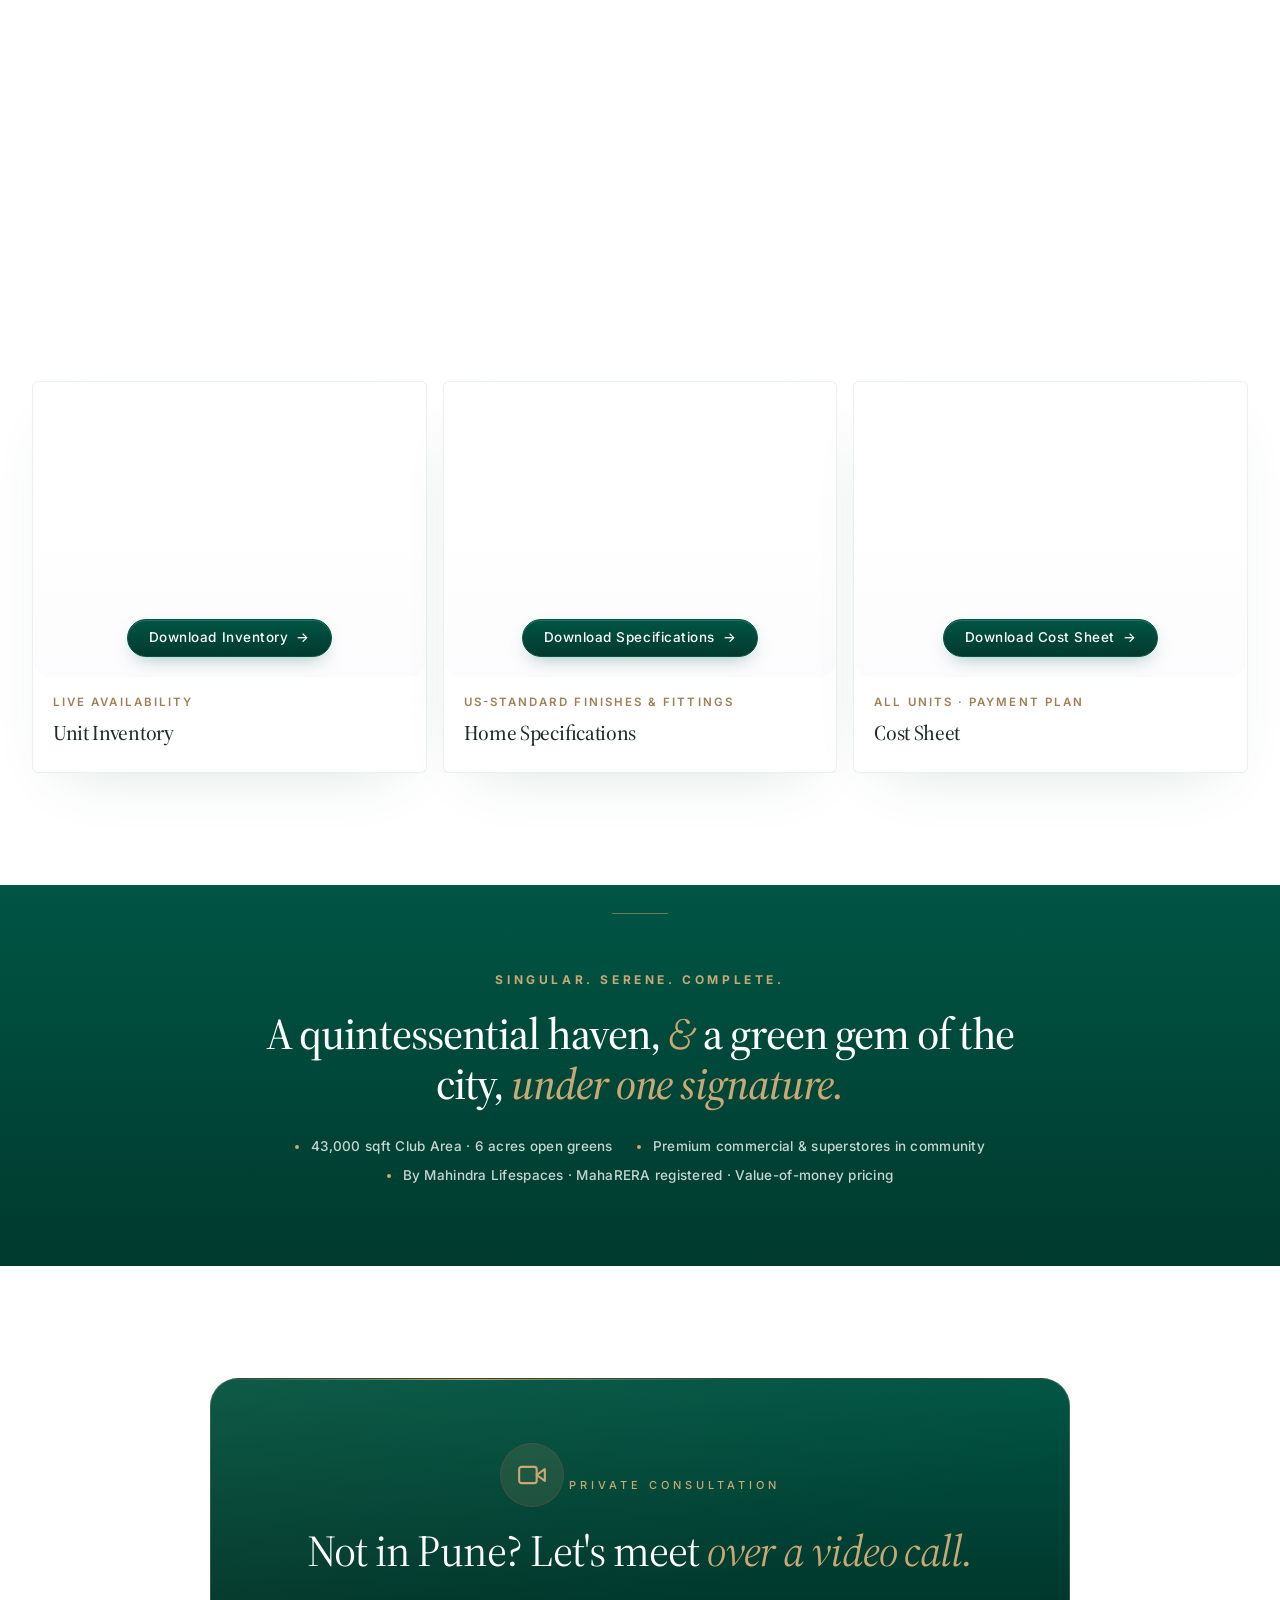
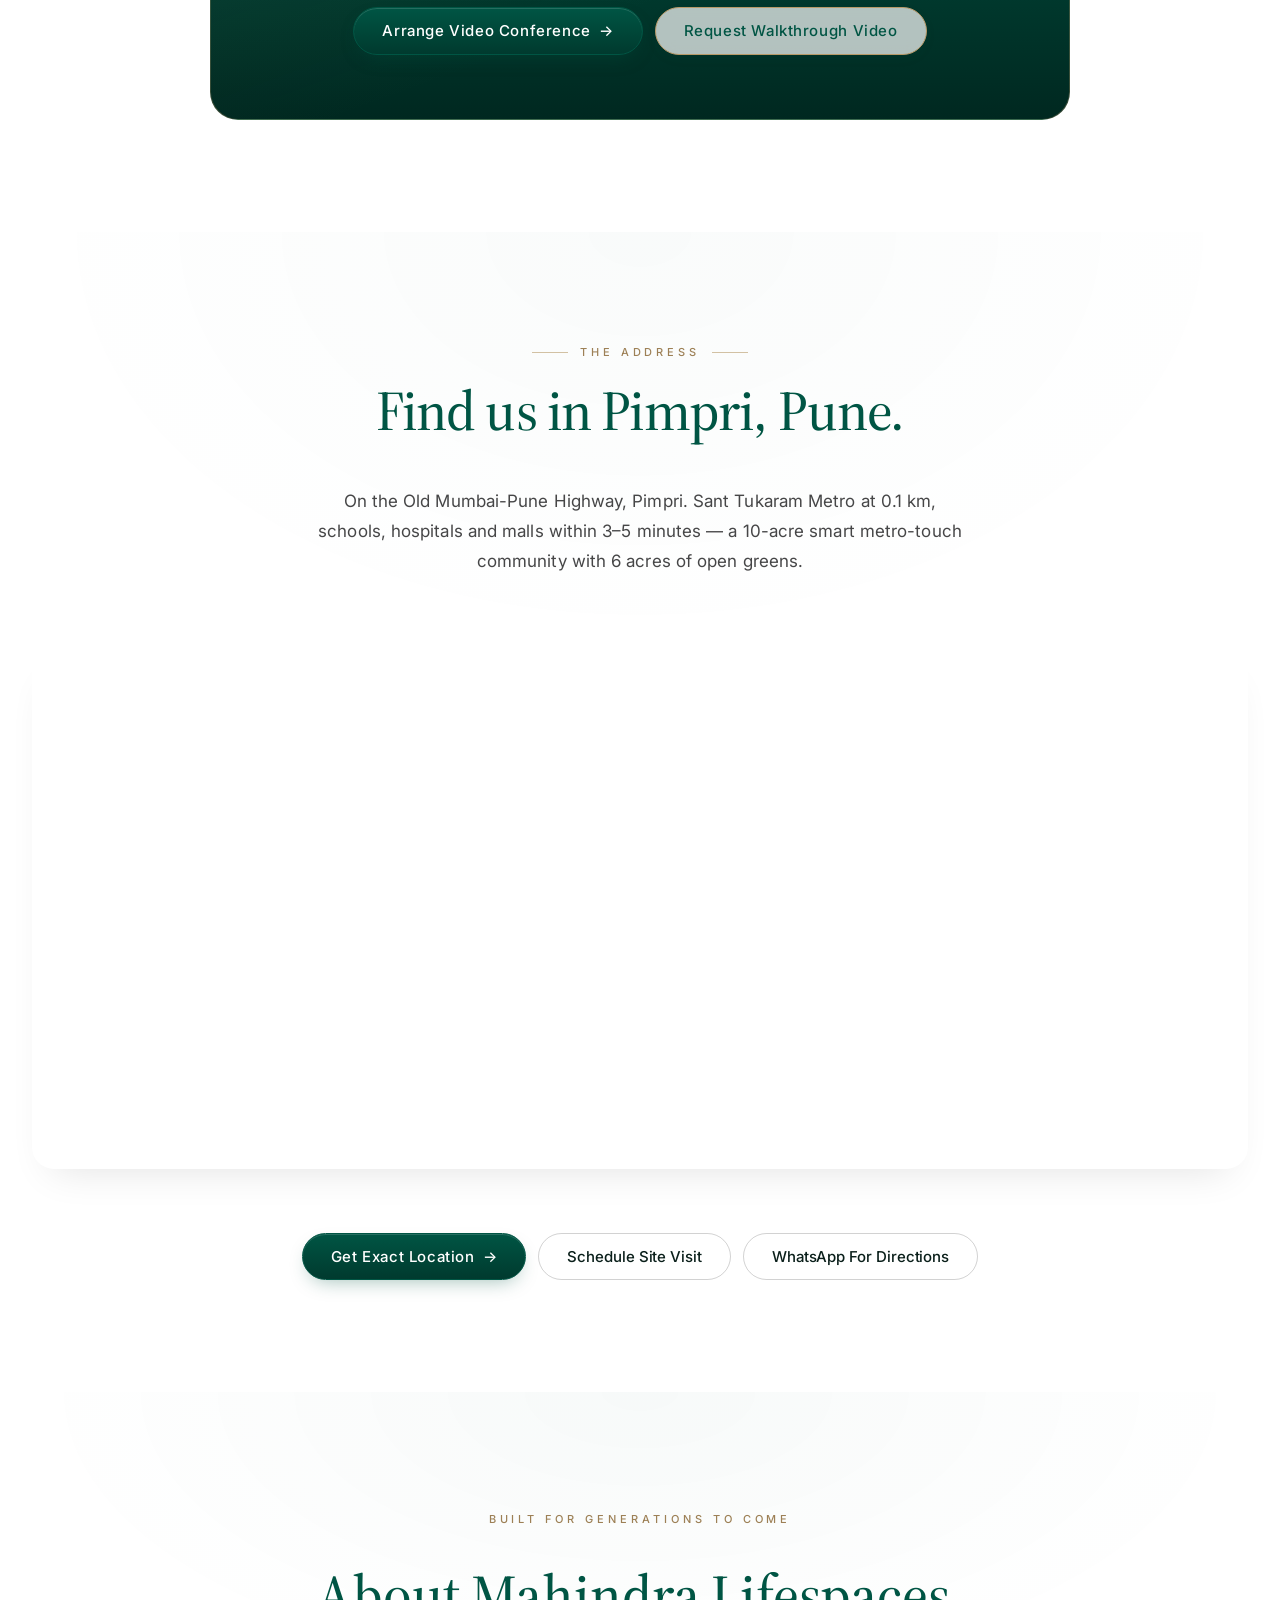
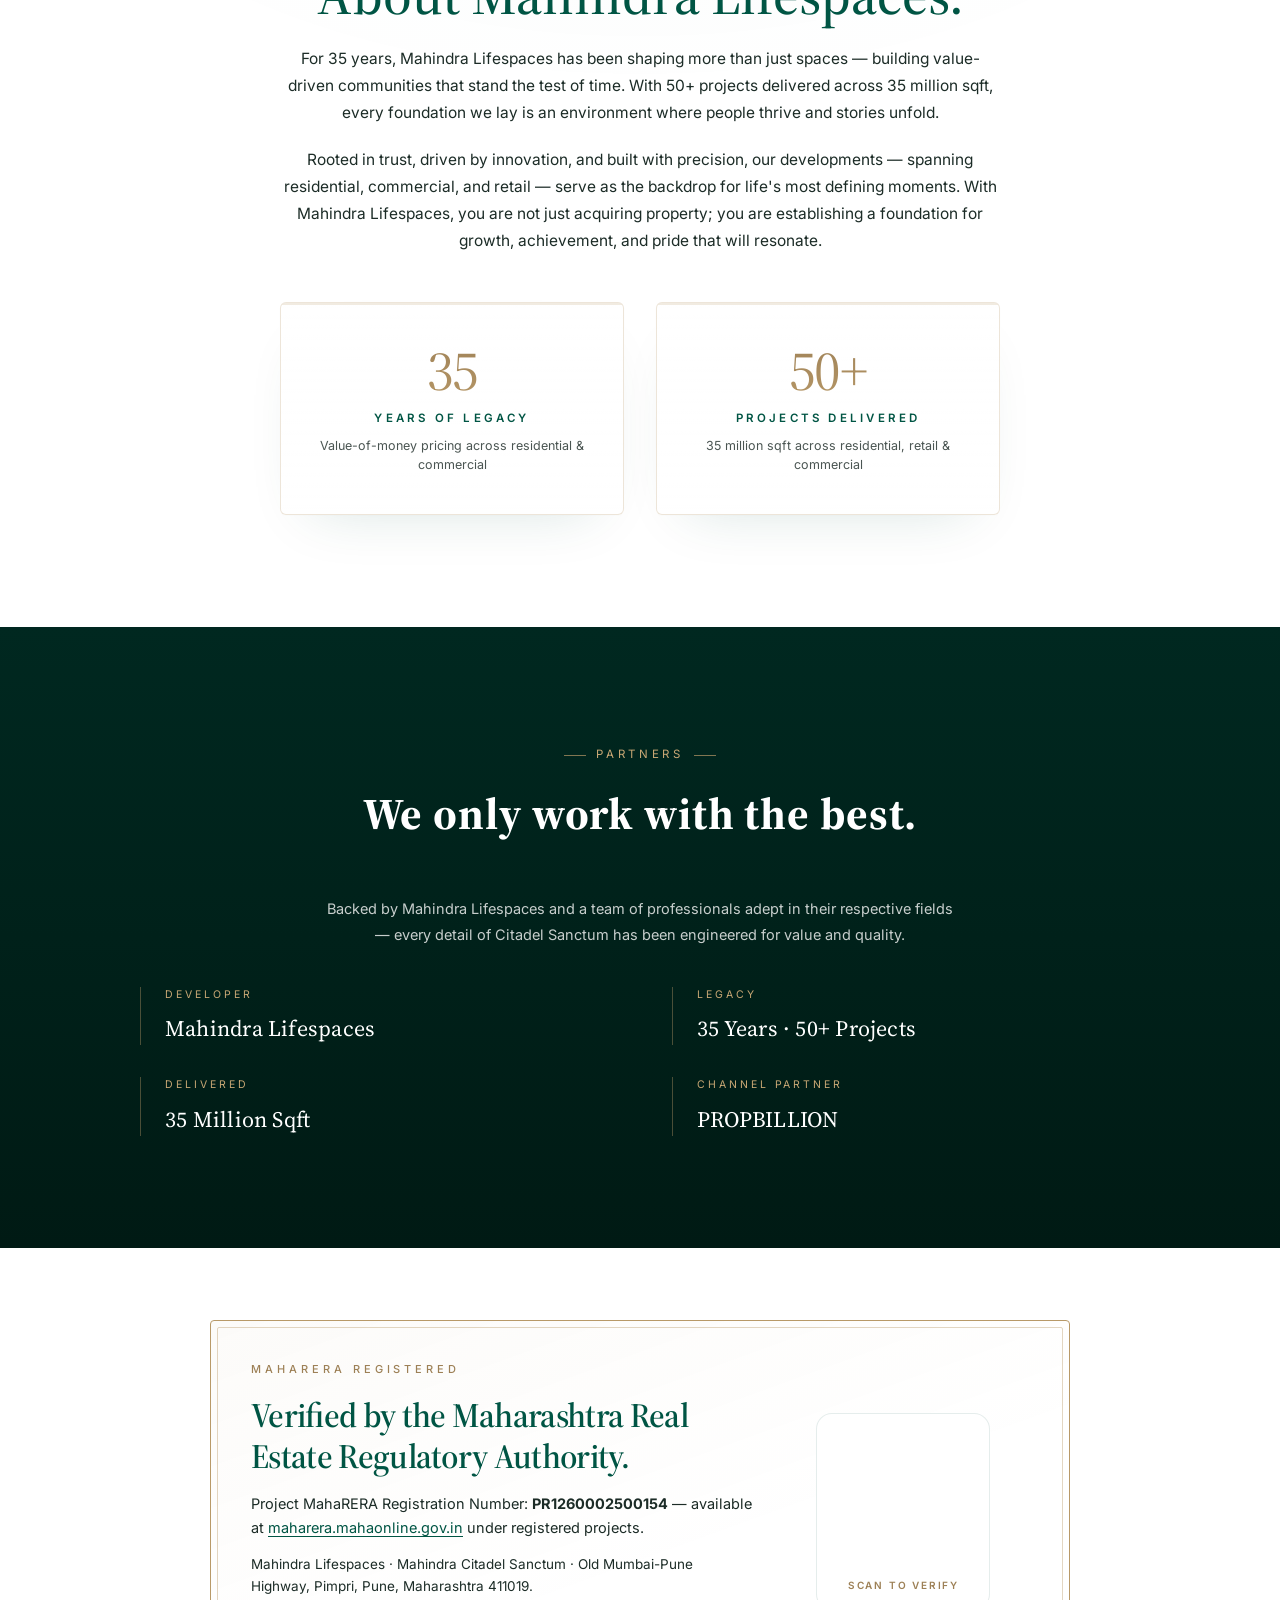
==== commit 5f8c9ab4: "Update index.html" ====
--- a/index.html
+++ b/index.html
@@ -135,117 +135,7 @@
   </div>
 </section>
 
-
-
-    <!-- Embrace Nature narrative block -->
-  <div class="container-narrow soul-quote reveal">
-    <section class="section bg-bone">
-  <div class="container">
-    <div class="section-head">
-      <span class="eyebrow reveal">A First Glimpse</span>
-      <h2 class="h-section reveal reveal-d1">Two worlds. <em class="italic text-brand">One address.</em></h2>
-    </div>
-  </div>
-<li>Experience a 43,000 sqft Club Area, premium commercial &amp; superstores within the community, 6 acres of open greens, and 50+ curated amenities — a pocket-friendly premium launch.</li>    </ul>
-  </div>
-
-  <!-- Gallery 2: Luxury Project Photography -->
-  <div class="auto-gallery" data-autoslide="true" style="margin-top: 3rem;">
-    <div class="ag-label">
-      <span class="eyebrow" style="margin-bottom: 0; color: var(--gold-deep);">The Project</span>
-    </div>
-    <div class="ag-track" data-track>
-      <div class="ag-slide" data-caption="Mahindra Lifespaces · Trusted"><img src="gallery-1.webp" alt="The podium" width="900" height="600" loading="lazy" decoding="async"></div>
-            <div class="ag-slide" data-caption="Residential + Commercial · Integrated"><img src="hero-2.webp" alt="The podium" width="900" height="600" loading="lazy" decoding="async"></div>
-      <div class="ag-slide" data-caption="Experience joy in the sky"><img src="gallery-3.webp" alt="The water" width="900" height="600" loading="lazy" decoding="async"></div>
-      <div class="ag-slide" data-caption="Premium Standard - Move with Class"><img src="gallery-4.webp" alt="The gardens" width="900" height="600" loading="lazy" decoding="async"></div>
-      <div class="ag-slide" data-caption="A Skyline Composed For Eternity"><img src="gallery-5.webp" alt="The hour" width="900" height="600" loading="lazy" decoding="async"></div>
-      <div class="ag-slide" data-caption="Value-Of-Money Pricing"><img src="gallery-8.webp" alt="The architecture" width="900" height="600" loading="lazy" decoding="async"></div>
-      <div class="ag-slide" data-caption="A Metro-Touch Address>"gallery-10.webp" alt="The promenade" width="900" height="600" loading="lazy" decoding="async"></div>
-    </div>
-    <div class="ag-caption-rail" data-caption-rail></div>
-    <div class="ag-hint"><span>Swipe to explore</span> <span class="ag-arrow">→</span></div>
-    <div class="gallery-cta-wrap">
-      <a href="https://wa.me/918857090799?text=Send%20me%20the%20Mahindra%20Citadel%20Sanctum%20project%20walkthrough" target="_blank" rel="noopener" class="btn btn-glass-light">Request Project Walkthrough <span>→</span></a>
-    </div>
-  </div>
-
-  
-</section>
-
-
-  <!-- Gallery 1: Premium Community Amenities -->
-  <div id="skyclub-gallery" class="auto-gallery" data-autoslide="true">
-    <div class="ag-label">
-      <span class="eyebrow" style="margin-bottom: 0; color: var(--gold-deep);">Premium Community Amenities</span>
-    </div>
-    <div class="ag-track" data-track>
-      <div class="ag-slide" data-caption="Crafted For Elevated Living"><img src="mandir-1.webp" alt="Sky Lounge at Mahindra Citadel Sanctum" width="900" height="600" loading="lazy" decoding="async"></div>
-      <div class="ag-slide" data-caption="Luxury Beyond Expectations"><img src="mandir-2.webp" alt="Infinity deck at twilight" width="900" height="600" loading="lazy" decoding="async"></div>
-      <div class="ag-slide" data-caption="A Lifestyle Above The Ordinary"><img src="mandir-3.webp" alt="Premium community interiors" width="900" height="600" loading="lazy" decoding="async"></div>
-      <div class="ag-slide" data-caption="Skyline Views Without Limits"><img src="mandir-4.webp" alt="Wellness and indoor games" width="900" height="600" loading="lazy" decoding="async"></div>
-      <div class="ag-slide" data-caption="Premium Club Living"><img src="mandir-5.webp" alt="Rooftop social space" width="900" height="600" loading="lazy" decoding="async"></div>
-      <div class="ag-slide" data-caption="Designed For Families"><img src="mandir-6.webp" alt="Sky lounge at golden hour" width="900" height="600" loading="lazy" decoding="async"></div>
-    </div>
-    <div class="ag-caption-rail" data-caption-rail></div>
-    <div class="ag-hint"><span>Swipe to explore</span> <span class="ag-arrow">→</span></div>
-    <div class="gallery-cta-wrap">
-      <a href="https://wa.me/918857090799?text=Send%20me%20the%20Mahindra%20Citadel%20Sanctum%20premium%20amenities%20deck" target="_blank" rel="noopener" class="btn btn-glass-brand">Explore Balcony Views & Amenities <span>→</span></a>
-    </div>
-  </div>
-
-<!-- ============================ MASTER PLAN ============================ -->
-<section class="section bg-bone">
-  <div class="container">
-    <div class="section-head">
-      <span class="eyebrow reveal">The Blueprint</span>
-      <h2 class="h-section reveal reveal-d1">Master Plan. Tower Plan. Refuge Floors.</h2>
-    </div>
-
-    <div class="plan-grid">
-      <div class="plan-card reveal">
-        <div class="gated">
-          <img src="masterplan.webp" alt="Detailed master plan" width="800" height="600" loading="lazy" decoding="async">
-          <div class="gated-cta">
-            <a href="https://wa.me/918857090799?text=Send%20me%20Mahindra%20Citadel%20Sanctum%20detailed%20master%20plan" target="_blank" rel="noopener" class="btn btn-glass-brand btn-sm">Download Master Plan <span>→</span></a>
-          </div>
-        </div>
-        <div class="meta">
-          <div class="t">Site Layout</div>
-          <div class="name">Detailed Master Plan</div>
-        </div>
-      </div>
-
-      <div class="plan-card reveal reveal-d1">
-        <div class="gated">
-          <img src="tower-plan.webp" alt="Tower wise floor plans" width="800" height="600" loading="lazy" decoding="async">
-          <div class="gated-cta">
-            <a href="https://wa.me/918857090799?text=Send%20me%20Mahindra%20Citadel%20Sanctum%20tower%20wise%20floor%20plans" target="_blank" rel="noopener" class="btn btn-glass-brand btn-sm">Download Tower Plan <span>→</span></a>
-          </div>
-        </div>
-        <div class="meta">
-          <div class="t">New Launch Towers</div>
-          <div class="name">Tower Wise Floor Plans</div>
-        </div>
-      </div>
-
-      <div class="plan-card reveal reveal-d2">
-        <div class="gated">
-          <img src="refuge-plan.webp" alt="Refuge floor plans" width="800" height="600" loading="lazy" decoding="async">
-          <div class="gated-cta">
-            <a href="https://wa.me/918857090799?text=Send%20me%20Mahindra%20Citadel%20Sanctum%20refuge%20floor%20plans" target="_blank" rel="noopener" class="btn btn-glass-brand btn-sm">Download Refuge Plans <span>→</span></a>
-          </div>
-        </div>
-        <div class="meta">
-          <div class="t">Safety</div>
-          <div class="name">All Towers Refuge Plans</div>
-        </div>
-      </div>
-    </div>
-  </div>
-</section>
-
-  <!-- ============================ PRICING ============================ -->
+ <!-- ============================ PRICING ============================ -->
 <section id="configurations" class="section bg-mist">
   <div class="container">
     <div class="section-head">
@@ -445,6 +335,116 @@
     </div>
   </div>
 </section>
+
+    <!-- Embrace Nature narrative block -->
+  <div class="container-narrow soul-quote reveal">
+    <section class="section bg-bone">
+  <div class="container">
+    <div class="section-head">
+      <span class="eyebrow reveal">A First Glimpse</span>
+      <h2 class="h-section reveal reveal-d1">Two worlds. <em class="italic text-brand">One address.</em></h2>
+    </div>
+  </div>
+<li>Experience a 43,000 sqft Club Area, premium commercial &amp; superstores within the community, 6 acres of open greens, and 50+ curated amenities — a pocket-friendly premium launch.</li>    </ul>
+  </div>
+
+  <!-- Gallery 2: Luxury Project Photography -->
+  <div class="auto-gallery" data-autoslide="true" style="margin-top: 3rem;">
+    <div class="ag-label">
+      <span class="eyebrow" style="margin-bottom: 0; color: var(--gold-deep);">The Project</span>
+    </div>
+    <div class="ag-track" data-track>
+      <div class="ag-slide" data-caption="Mahindra Lifespaces · Trusted"><img src="gallery-1.webp" alt="The podium" width="900" height="600" loading="lazy" decoding="async"></div>
+            <div class="ag-slide" data-caption="Residential + Commercial · Integrated"><img src="hero-2.webp" alt="The podium" width="900" height="600" loading="lazy" decoding="async"></div>
+      <div class="ag-slide" data-caption="Experience joy in the sky"><img src="gallery-3.webp" alt="The water" width="900" height="600" loading="lazy" decoding="async"></div>
+      <div class="ag-slide" data-caption="Premium Standard - Move with Class"><img src="gallery-4.webp" alt="The gardens" width="900" height="600" loading="lazy" decoding="async"></div>
+      <div class="ag-slide" data-caption="A Skyline Composed For Eternity"><img src="gallery-5.webp" alt="The hour" width="900" height="600" loading="lazy" decoding="async"></div>
+      <div class="ag-slide" data-caption="Value-Of-Money Pricing"><img src="gallery-8.webp" alt="The architecture" width="900" height="600" loading="lazy" decoding="async"></div>
+      <div class="ag-slide" data-caption="A Metro-Touch Address>"gallery-10.webp" alt="The promenade" width="900" height="600" loading="lazy" decoding="async"></div>
+    </div>
+    <div class="ag-caption-rail" data-caption-rail></div>
+    <div class="ag-hint"><span>Swipe to explore</span> <span class="ag-arrow">→</span></div>
+    <div class="gallery-cta-wrap">
+      <a href="https://wa.me/918857090799?text=Send%20me%20the%20Mahindra%20Citadel%20Sanctum%20project%20walkthrough" target="_blank" rel="noopener" class="btn btn-glass-light">Request Project Walkthrough <span>→</span></a>
+    </div>
+  </div>
+
+  
+</section>
+
+
+  <!-- Gallery 1: Premium Community Amenities -->
+  <div id="skyclub-gallery" class="auto-gallery" data-autoslide="true">
+    <div class="ag-label">
+      <span class="eyebrow" style="margin-bottom: 0; color: var(--gold-deep);">Premium Community Amenities</span>
+    </div>
+    <div class="ag-track" data-track>
+      <div class="ag-slide" data-caption="Crafted For Elevated Living"><img src="mandir-1.webp" alt="Sky Lounge at Mahindra Citadel Sanctum" width="900" height="600" loading="lazy" decoding="async"></div>
+      <div class="ag-slide" data-caption="Luxury Beyond Expectations"><img src="mandir-2.webp" alt="Infinity deck at twilight" width="900" height="600" loading="lazy" decoding="async"></div>
+      <div class="ag-slide" data-caption="A Lifestyle Above The Ordinary"><img src="mandir-3.webp" alt="Premium community interiors" width="900" height="600" loading="lazy" decoding="async"></div>
+      <div class="ag-slide" data-caption="Skyline Views Without Limits"><img src="mandir-4.webp" alt="Wellness and indoor games" width="900" height="600" loading="lazy" decoding="async"></div>
+      <div class="ag-slide" data-caption="Premium Club Living"><img src="mandir-5.webp" alt="Rooftop social space" width="900" height="600" loading="lazy" decoding="async"></div>
+      <div class="ag-slide" data-caption="Designed For Families"><img src="mandir-6.webp" alt="Sky lounge at golden hour" width="900" height="600" loading="lazy" decoding="async"></div>
+    </div>
+    <div class="ag-caption-rail" data-caption-rail></div>
+    <div class="ag-hint"><span>Swipe to explore</span> <span class="ag-arrow">→</span></div>
+    <div class="gallery-cta-wrap">
+      <a href="https://wa.me/918857090799?text=Send%20me%20the%20Mahindra%20Citadel%20Sanctum%20premium%20amenities%20deck" target="_blank" rel="noopener" class="btn btn-glass-brand">Explore Balcony Views & Amenities <span>→</span></a>
+    </div>
+  </div>
+
+<!-- ============================ MASTER PLAN ============================ -->
+<section class="section bg-bone">
+  <div class="container">
+    <div class="section-head">
+      <span class="eyebrow reveal">The Blueprint</span>
+      <h2 class="h-section reveal reveal-d1">Master Plan. Tower Plan. Refuge Floors.</h2>
+    </div>
+
+    <div class="plan-grid">
+      <div class="plan-card reveal">
+        <div class="gated">
+          <img src="masterplan.webp" alt="Detailed master plan" width="800" height="600" loading="lazy" decoding="async">
+          <div class="gated-cta">
+            <a href="https://wa.me/918857090799?text=Send%20me%20Mahindra%20Citadel%20Sanctum%20detailed%20master%20plan" target="_blank" rel="noopener" class="btn btn-glass-brand btn-sm">Download Master Plan <span>→</span></a>
+          </div>
+        </div>
+        <div class="meta">
+          <div class="t">Site Layout</div>
+          <div class="name">Detailed Master Plan</div>
+        </div>
+      </div>
+
+      <div class="plan-card reveal reveal-d1">
+        <div class="gated">
+          <img src="tower-plan.webp" alt="Tower wise floor plans" width="800" height="600" loading="lazy" decoding="async">
+          <div class="gated-cta">
+            <a href="https://wa.me/918857090799?text=Send%20me%20Mahindra%20Citadel%20Sanctum%20tower%20wise%20floor%20plans" target="_blank" rel="noopener" class="btn btn-glass-brand btn-sm">Download Tower Plan <span>→</span></a>
+          </div>
+        </div>
+        <div class="meta">
+          <div class="t">New Launch Towers</div>
+          <div class="name">Tower Wise Floor Plans</div>
+        </div>
+      </div>
+
+      <div class="plan-card reveal reveal-d2">
+        <div class="gated">
+          <img src="refuge-plan.webp" alt="Refuge floor plans" width="800" height="600" loading="lazy" decoding="async">
+          <div class="gated-cta">
+            <a href="https://wa.me/918857090799?text=Send%20me%20Mahindra%20Citadel%20Sanctum%20refuge%20floor%20plans" target="_blank" rel="noopener" class="btn btn-glass-brand btn-sm">Download Refuge Plans <span>→</span></a>
+          </div>
+        </div>
+        <div class="meta">
+          <div class="t">Safety</div>
+          <div class="name">All Towers Refuge Plans</div>
+        </div>
+      </div>
+    </div>
+  </div>
+</section>
+
+ 
 
 <!-- ============================ SKY CLUB ============================ -->
 <section id="skyclub" class="section bg-bone">
